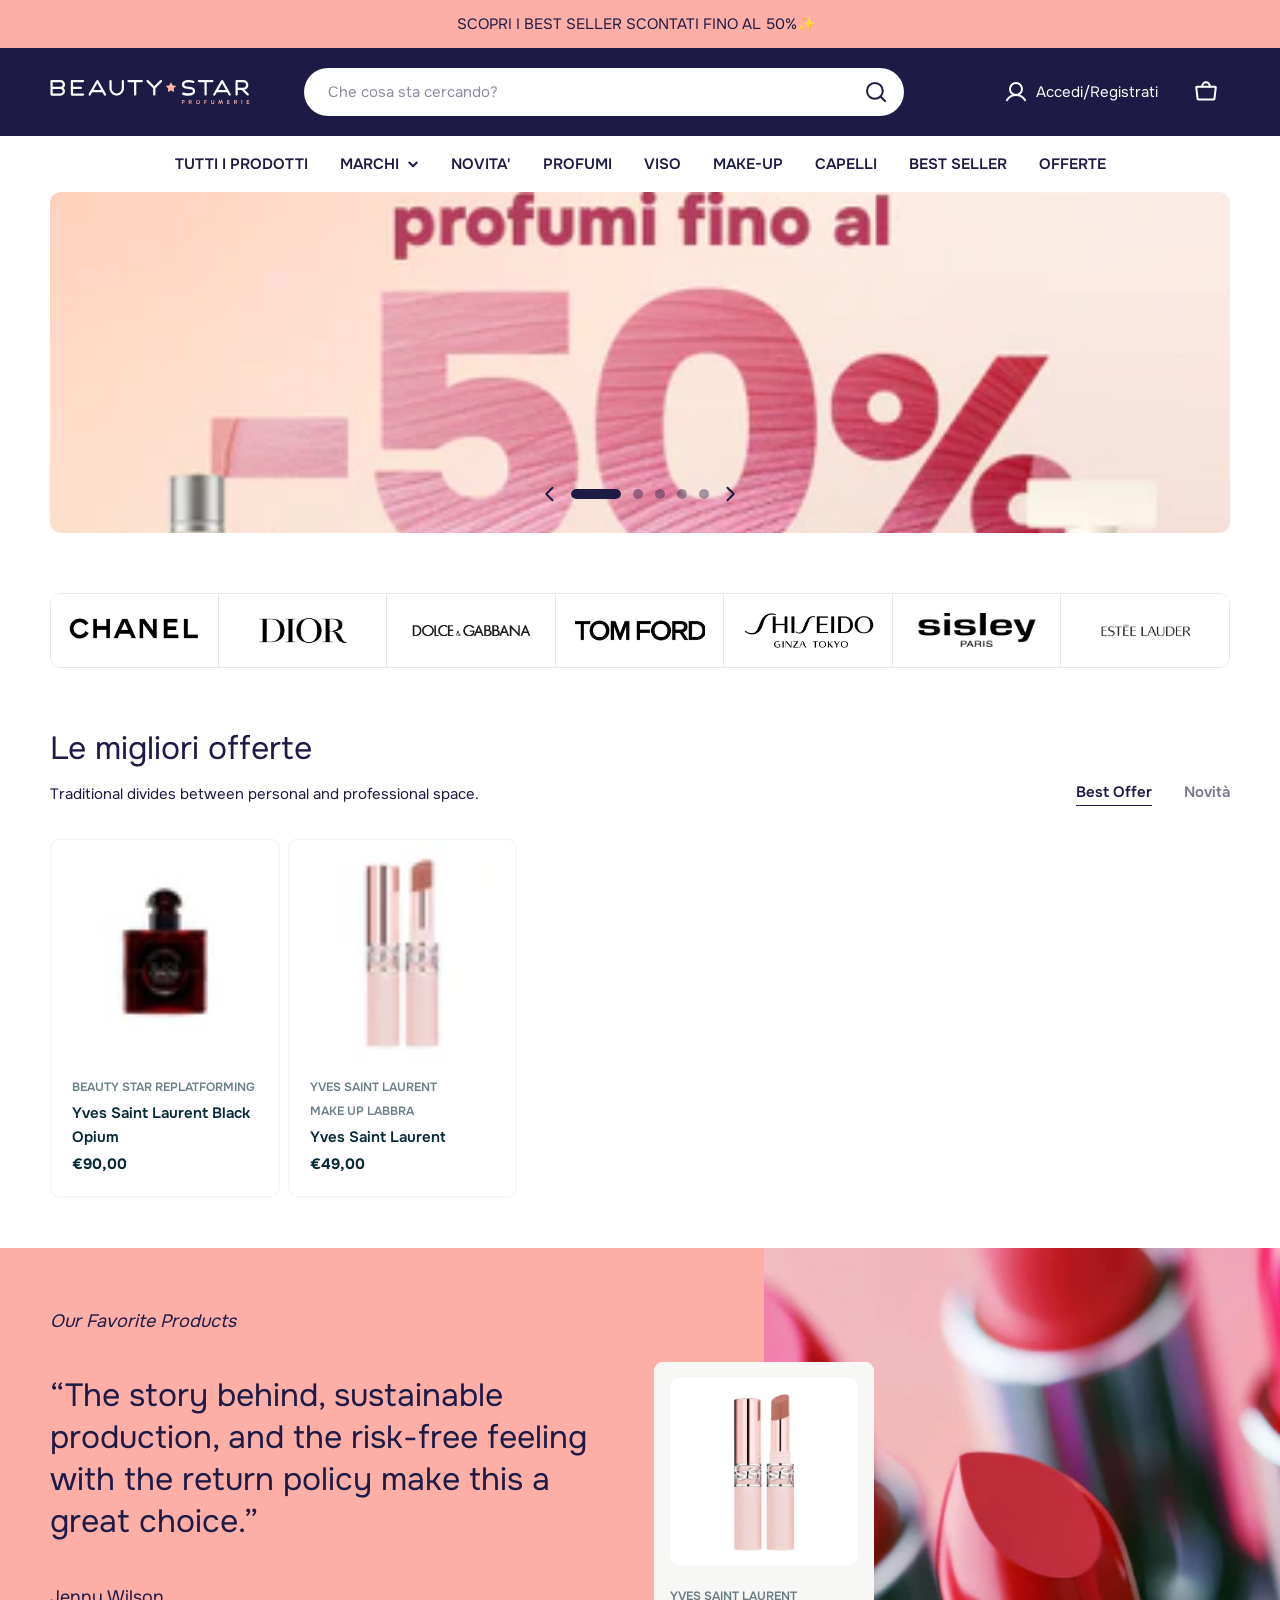
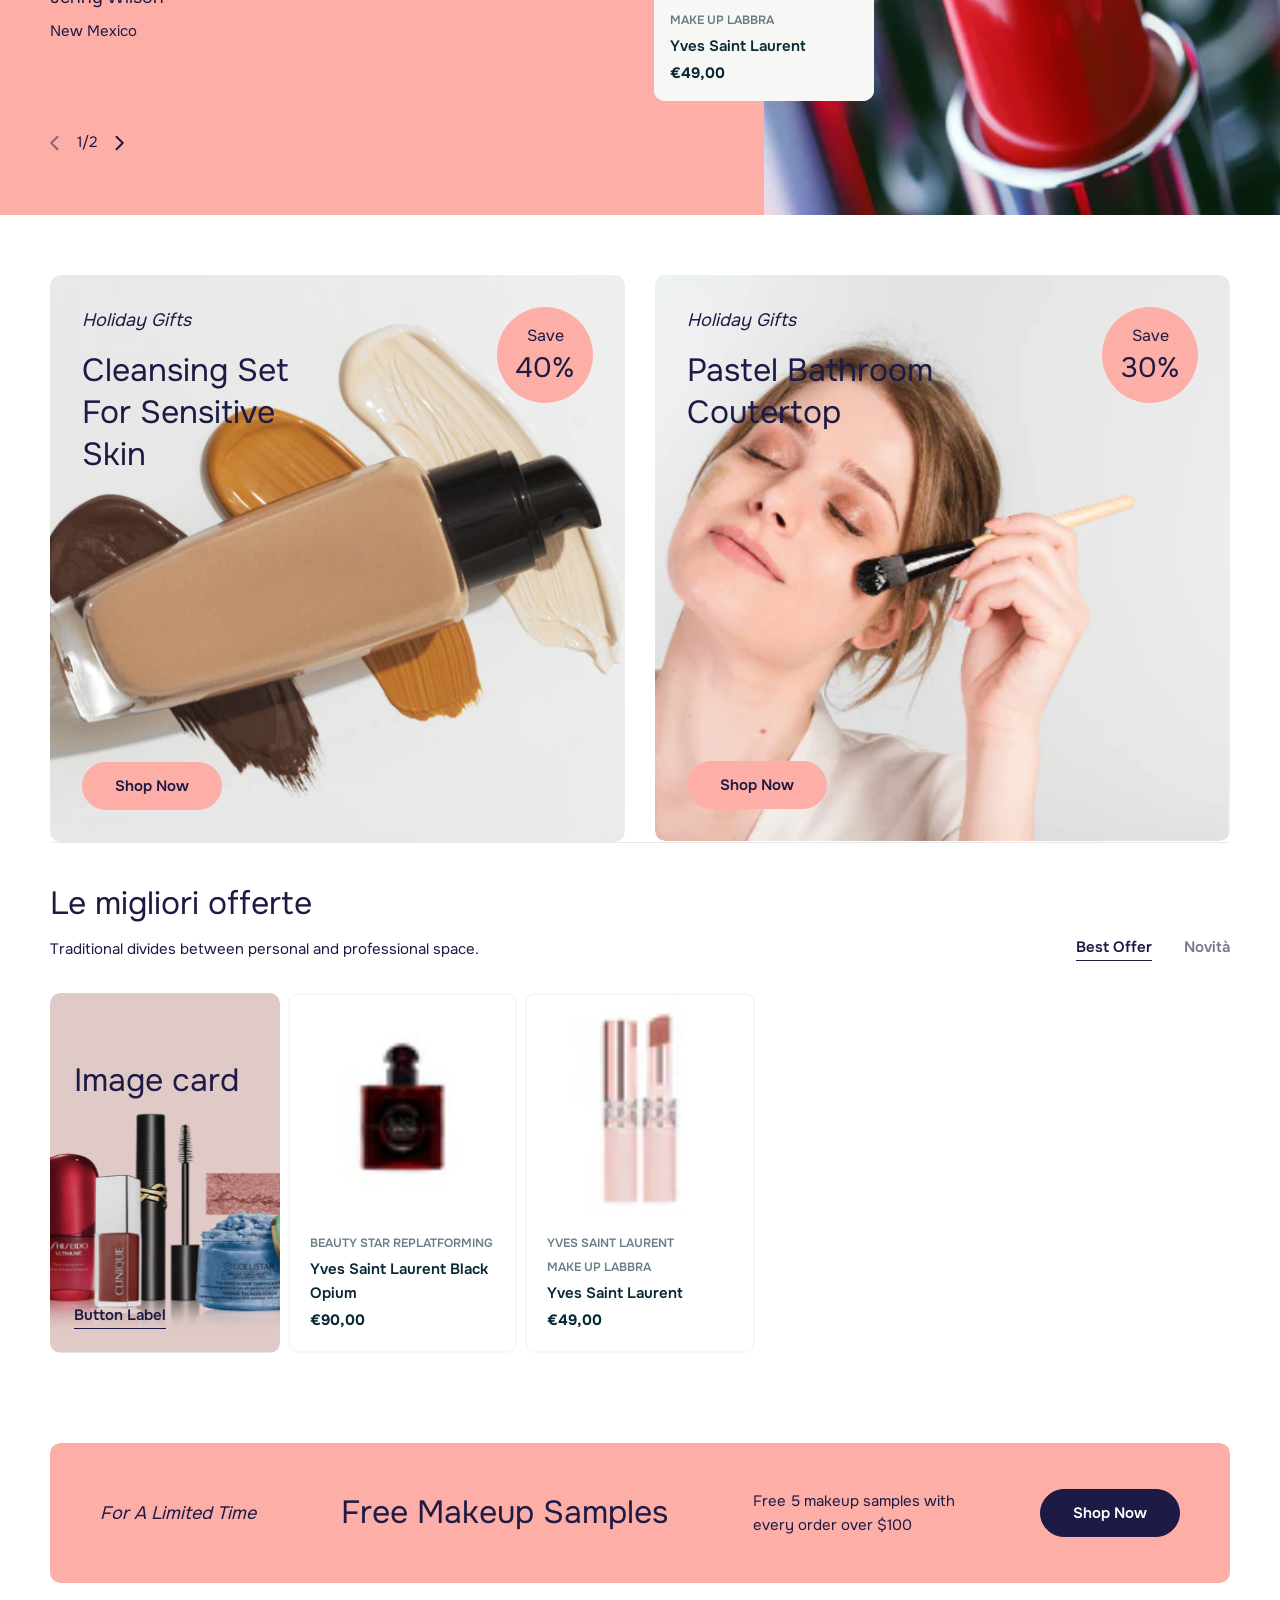
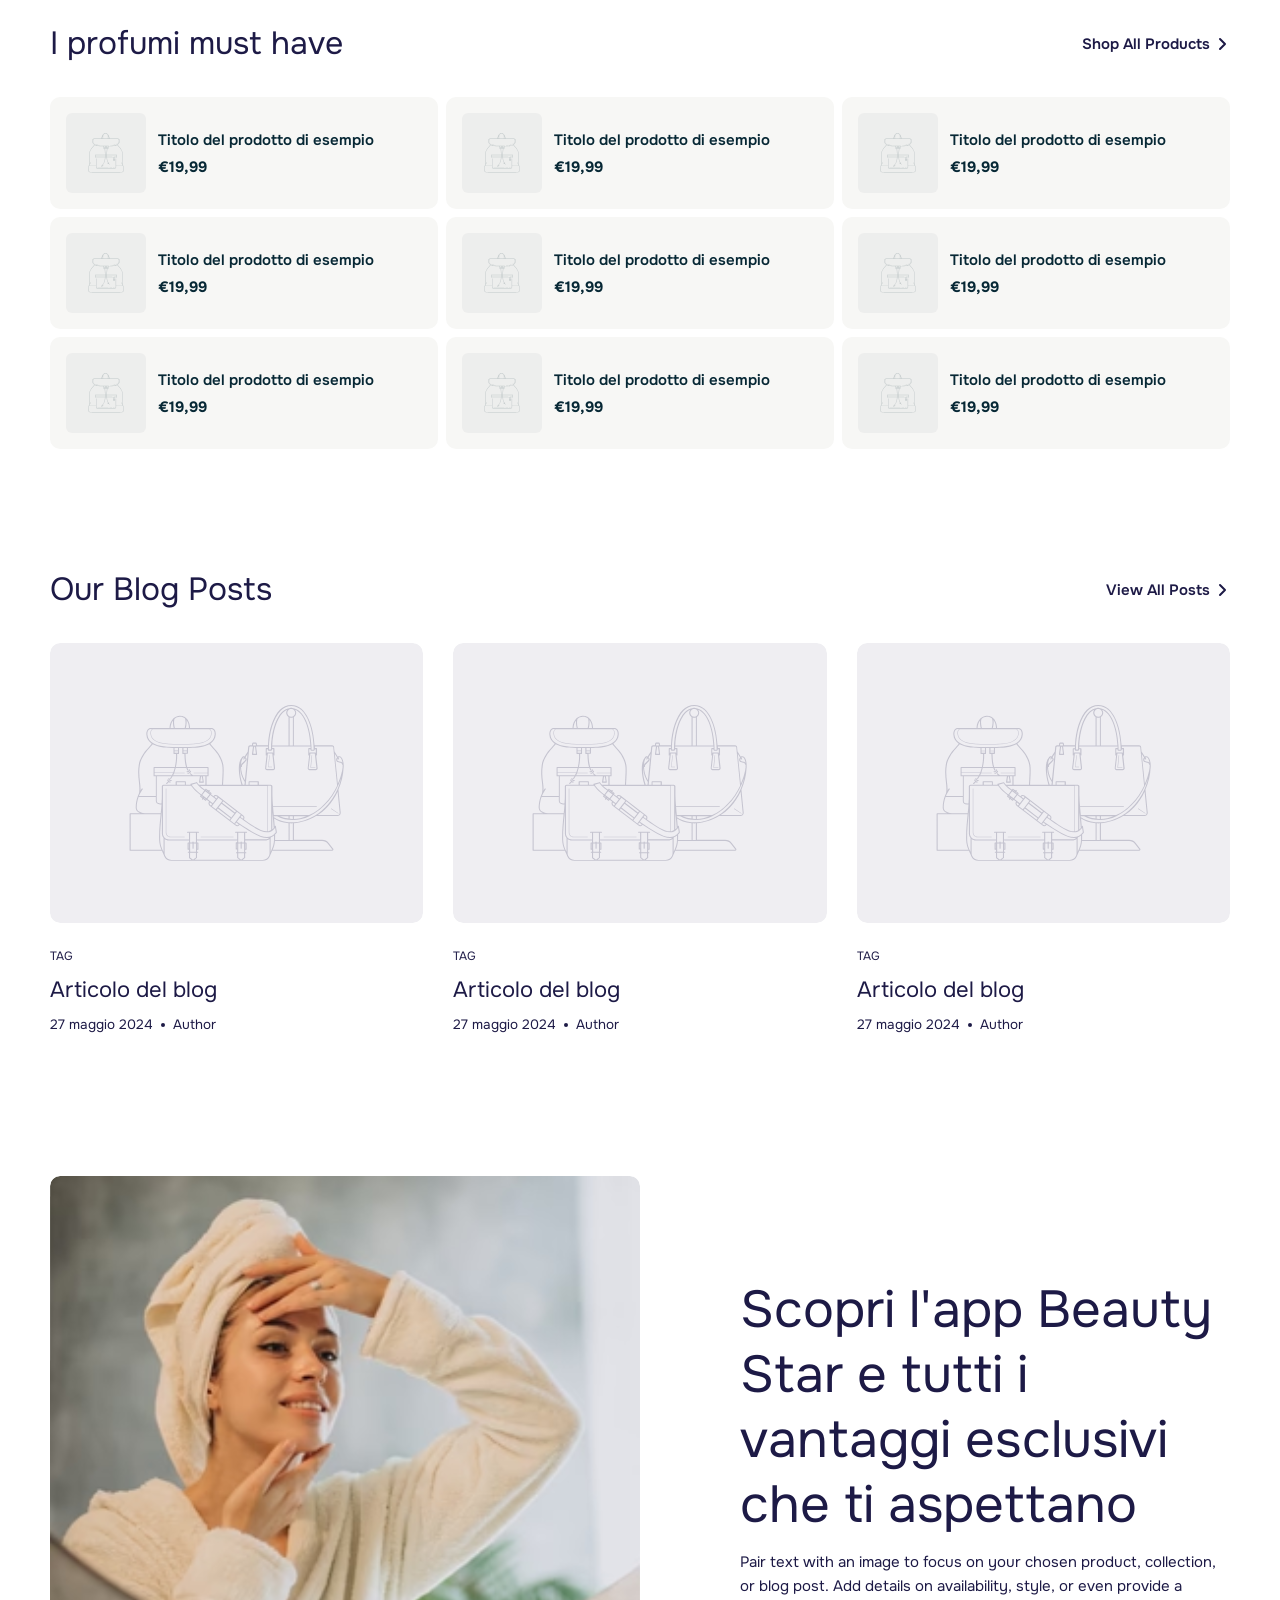
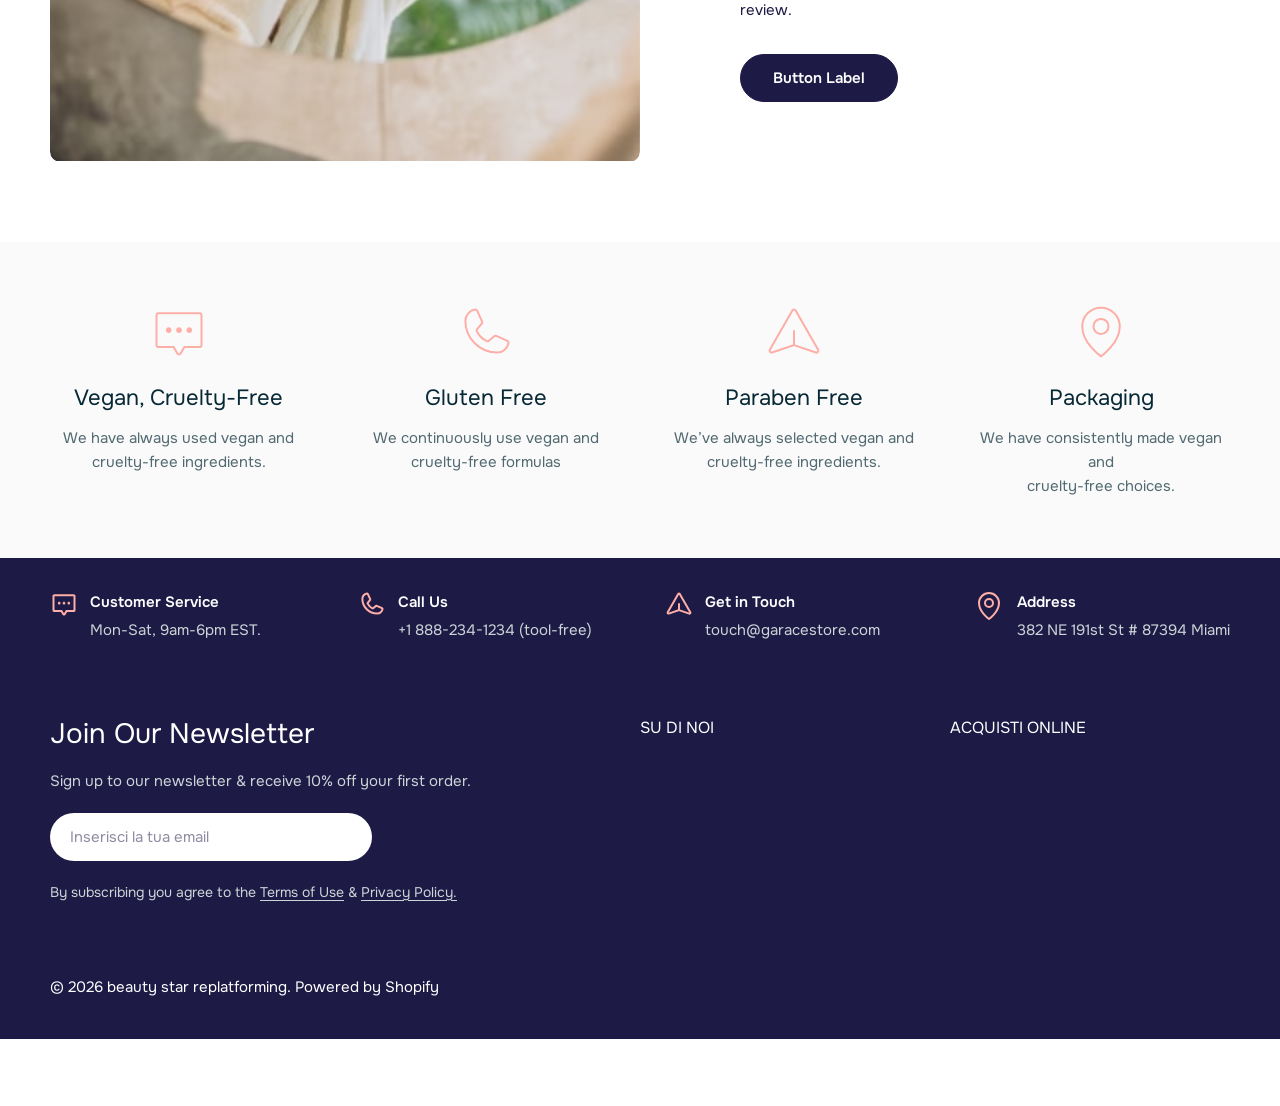
==== index.html @ bbebaec1 "font" ====
<!DOCTYPE html>
<html class="js" lang="it" style="--header-height: 144px; --header-offset-top: 48px; --header-navigation-height: 55px; --header-group-height: 192px;"><head>
<meta http-equiv="content-type" content="text/html; charset=UTF-8">
    <meta charset="utf-8">
    <meta http-equiv="X-UA-Compatible" content="IE=edge">
    <meta name="viewport" content="width=device-width,initial-scale=1">
    <meta name="theme-color" content="">
    <link rel="canonical" href="https://beauty-star-replatforming.myshopify.com/">
    <link rel="preconnect" href="https://cdn.shopify.com/" crossorigin=""><link rel="icon" type="image/png" href="https://beauty-star-replatforming.myshopify.com/cdn/shop/files/5f06f8425fb8e0ef0ac7eed8.png?crop=center&amp;height=32&amp;v=1775641144&amp;width=32"><link rel="preconnect" href="https://fonts.shopifycdn.com/" crossorigin=""><title>beauty star replatforming</title>

    


<meta property="og:site_name" content="beauty star replatforming">
<meta property="og:url" content="https://beauty-star-replatforming.myshopify.com/">
<meta property="og:title" content="beauty star replatforming">
<meta property="og:type" content="website">
<meta property="og:description" content="beauty star replatforming"><meta name="twitter:card" content="summary_large_image">
<meta name="twitter:title" content="beauty star replatforming">
<meta name="twitter:description" content="beauty star replatforming">

<style data-shopify="">
  @import url("https://fonts.googleapis.com/css2?family=Onest:wght@400;700&display=swap");

  
  

  
    :root,
.color-scheme-1 {
      --color-background: 255,255,255;
      --color-secondary-background: 246,246,246;
      --color-primary: 196,48,28;
      --color-text-heading: 29,26,70;
      --color-foreground: 29,26,70;
      --color-subtext: 29,26,70;
      --color-subtext-alpha: 1.0;
      --color-border: 230,233,235;
      --color-border-alpha: 1.0;
      --color-button: 29,26,70;
      --color-button-text: 255,255,255;
      --color-secondary-button: 237,237,237;
      --color-secondary-button-border: 237,237,237;
      --color-secondary-button-text: 29,26,70;
      --color-button-before: ;
      --color-field: 237,237,237;
      --color-field-alpha: 1.0;
      --color-field-text: 7,40,53;
      --color-link: 29,26,70;
      --color-link-hover: 29,26,70;
      --color-product-price-sale: 196,48,28;
      --color-progress-bar: 13,135,86;
      --color-foreground-lighten-60: #777690;
      --color-foreground-lighten-40: #a5a3b5;
      --color-foreground-lighten-19: #d4d3dc;
--inputs-border-width: 0px;
        --inputs-search-border-width: 0px;}
    @media (min-width: 768px) {
      body .desktop-color-scheme-1 {
        --color-background: 255,255,255;
      --color-secondary-background: 246,246,246;
      --color-primary: 196,48,28;
      --color-text-heading: 29,26,70;
      --color-foreground: 29,26,70;
      --color-subtext: 29,26,70;
      --color-subtext-alpha: 1.0;
      --color-border: 230,233,235;
      --color-border-alpha: 1.0;
      --color-button: 29,26,70;
      --color-button-text: 255,255,255;
      --color-secondary-button: 237,237,237;
      --color-secondary-button-border: 237,237,237;
      --color-secondary-button-text: 29,26,70;
      --color-button-before: ;
      --color-field: 237,237,237;
      --color-field-alpha: 1.0;
      --color-field-text: 7,40,53;
      --color-link: 29,26,70;
      --color-link-hover: 29,26,70;
      --color-product-price-sale: 196,48,28;
      --color-progress-bar: 13,135,86;
      --color-foreground-lighten-60: #777690;
      --color-foreground-lighten-40: #a5a3b5;
      --color-foreground-lighten-19: #d4d3dc;
        color: rgb(var(--color-foreground));
        background-color: rgb(var(--color-background));
      }
    }
    @media (max-width: 767px) {
      body .mobile-color-scheme-1 {
        --color-background: 255,255,255;
      --color-secondary-background: 246,246,246;
      --color-primary: 196,48,28;
      --color-text-heading: 29,26,70;
      --color-foreground: 29,26,70;
      --color-subtext: 29,26,70;
      --color-subtext-alpha: 1.0;
      --color-border: 230,233,235;
      --color-border-alpha: 1.0;
      --color-button: 29,26,70;
      --color-button-text: 255,255,255;
      --color-secondary-button: 237,237,237;
      --color-secondary-button-border: 237,237,237;
      --color-secondary-button-text: 29,26,70;
      --color-button-before: ;
      --color-field: 237,237,237;
      --color-field-alpha: 1.0;
      --color-field-text: 7,40,53;
      --color-link: 29,26,70;
      --color-link-hover: 29,26,70;
      --color-product-price-sale: 196,48,28;
      --color-progress-bar: 13,135,86;
      --color-foreground-lighten-60: #777690;
      --color-foreground-lighten-40: #a5a3b5;
      --color-foreground-lighten-19: #d4d3dc;
        color: rgb(var(--color-foreground));
        background-color: rgb(var(--color-background));
      }
    }
  
    
.color-scheme-inverse {
      --color-background: 0,0,0;
      --color-secondary-background: 0,0,0;
      --color-primary: 196,48,28;
      --color-text-heading: 255,255,255;
      --color-foreground: 255,255,255;
      --color-subtext: 205,212,215;
      --color-subtext-alpha: 1.0;
      --color-border: 32,62,73;
      --color-border-alpha: 1.0;
      --color-button: 255,255,255;
      --color-button-text: 7,40,53;
      --color-secondary-button: 0,0,0;
      --color-secondary-button-border: 255,255,255;
      --color-secondary-button-text: 255,255,255;
      --color-button-before: ;
      --color-field: 255,255,255;
      --color-field-alpha: 1.0;
      --color-field-text: 0,0,0;
      --color-link: 255,255,255;
      --color-link-hover: 255,255,255;
      --color-product-price-sale: 196,48,28;
      --color-progress-bar: 13,135,86;
      --color-foreground-lighten-60: #999999;
      --color-foreground-lighten-40: #666666;
      --color-foreground-lighten-19: #303030;
--inputs-border-width: 0px;
        --inputs-search-border-width: 0px;}
    @media (min-width: 768px) {
      body .desktop-color-scheme-inverse {
        --color-background: 0,0,0;
      --color-secondary-background: 0,0,0;
      --color-primary: 196,48,28;
      --color-text-heading: 255,255,255;
      --color-foreground: 255,255,255;
      --color-subtext: 205,212,215;
      --color-subtext-alpha: 1.0;
      --color-border: 32,62,73;
      --color-border-alpha: 1.0;
      --color-button: 255,255,255;
      --color-button-text: 7,40,53;
      --color-secondary-button: 0,0,0;
      --color-secondary-button-border: 255,255,255;
      --color-secondary-button-text: 255,255,255;
      --color-button-before: ;
      --color-field: 255,255,255;
      --color-field-alpha: 1.0;
      --color-field-text: 0,0,0;
      --color-link: 255,255,255;
      --color-link-hover: 255,255,255;
      --color-product-price-sale: 196,48,28;
      --color-progress-bar: 13,135,86;
      --color-foreground-lighten-60: #999999;
      --color-foreground-lighten-40: #666666;
      --color-foreground-lighten-19: #303030;
        color: rgb(var(--color-foreground));
        background-color: rgb(var(--color-background));
      }
    }
    @media (max-width: 767px) {
      body .mobile-color-scheme-inverse {
        --color-background: 0,0,0;
      --color-secondary-background: 0,0,0;
      --color-primary: 196,48,28;
      --color-text-heading: 255,255,255;
      --color-foreground: 255,255,255;
      --color-subtext: 205,212,215;
      --color-subtext-alpha: 1.0;
      --color-border: 32,62,73;
      --color-border-alpha: 1.0;
      --color-button: 255,255,255;
      --color-button-text: 7,40,53;
      --color-secondary-button: 0,0,0;
      --color-secondary-button-border: 255,255,255;
      --color-secondary-button-text: 255,255,255;
      --color-button-before: ;
      --color-field: 255,255,255;
      --color-field-alpha: 1.0;
      --color-field-text: 0,0,0;
      --color-link: 255,255,255;
      --color-link-hover: 255,255,255;
      --color-product-price-sale: 196,48,28;
      --color-progress-bar: 13,135,86;
      --color-foreground-lighten-60: #999999;
      --color-foreground-lighten-40: #666666;
      --color-foreground-lighten-19: #303030;
        color: rgb(var(--color-foreground));
        background-color: rgb(var(--color-background));
      }
    }
  
    
.color-scheme-info {
      --color-background: 29,26,70;
      --color-secondary-background: 247,247,247;
      --color-primary: 196,48,28;
      --color-text-heading: 255,255,255;
      --color-foreground: 255,255,255;
      --color-subtext: 205,212,215;
      --color-subtext-alpha: 1.0;
      --color-border: 29,26,70;
      --color-border-alpha: 1.0;
      --color-button: 29,26,70;
      --color-button-text: 29,26,70;
      --color-secondary-button: 29,26,70;
      --color-secondary-button-border: 253,174,167;
      --color-secondary-button-text: 253,174,167;
      --color-button-before: ;
      --color-field: 255,255,255;
      --color-field-alpha: 1.0;
      --color-field-text: 29,26,70;
      --color-link: 255,255,255;
      --color-link-hover: 255,255,255;
      --color-product-price-sale: 196,48,28;
      --color-progress-bar: 253,174,167;
      --color-foreground-lighten-60: #a5a3b5;
      --color-foreground-lighten-40: #777690;
      --color-foreground-lighten-19: #484669;
--inputs-border-width: 0px;
        --inputs-search-border-width: 0px;}
    @media (min-width: 768px) {
      body .desktop-color-scheme-info {
        --color-background: 29,26,70;
      --color-secondary-background: 247,247,247;
      --color-primary: 196,48,28;
      --color-text-heading: 255,255,255;
      --color-foreground: 255,255,255;
      --color-subtext: 205,212,215;
      --color-subtext-alpha: 1.0;
      --color-border: 29,26,70;
      --color-border-alpha: 1.0;
      --color-button: 29,26,70;
      --color-button-text: 29,26,70;
      --color-secondary-button: 29,26,70;
      --color-secondary-button-border: 253,174,167;
      --color-secondary-button-text: 253,174,167;
      --color-button-before: ;
      --color-field: 255,255,255;
      --color-field-alpha: 1.0;
      --color-field-text: 29,26,70;
      --color-link: 255,255,255;
      --color-link-hover: 255,255,255;
      --color-product-price-sale: 196,48,28;
      --color-progress-bar: 253,174,167;
      --color-foreground-lighten-60: #a5a3b5;
      --color-foreground-lighten-40: #777690;
      --color-foreground-lighten-19: #484669;
        color: rgb(var(--color-foreground));
        background-color: rgb(var(--color-background));
      }
    }
    @media (max-width: 767px) {
      body .mobile-color-scheme-info {
        --color-background: 29,26,70;
      --color-secondary-background: 247,247,247;
      --color-primary: 196,48,28;
      --color-text-heading: 255,255,255;
      --color-foreground: 255,255,255;
      --color-subtext: 205,212,215;
      --color-subtext-alpha: 1.0;
      --color-border: 29,26,70;
      --color-border-alpha: 1.0;
      --color-button: 29,26,70;
      --color-button-text: 29,26,70;
      --color-secondary-button: 29,26,70;
      --color-secondary-button-border: 253,174,167;
      --color-secondary-button-text: 253,174,167;
      --color-button-before: ;
      --color-field: 255,255,255;
      --color-field-alpha: 1.0;
      --color-field-text: 29,26,70;
      --color-link: 255,255,255;
      --color-link-hover: 255,255,255;
      --color-product-price-sale: 196,48,28;
      --color-progress-bar: 253,174,167;
      --color-foreground-lighten-60: #a5a3b5;
      --color-foreground-lighten-40: #777690;
      --color-foreground-lighten-19: #484669;
        color: rgb(var(--color-foreground));
        background-color: rgb(var(--color-background));
      }
    }
  
    
.color-scheme-2 {
      --color-background: 253,174,167;
      --color-secondary-background: 245,245,245;
      --color-primary: 196,48,28;
      --color-text-heading: 29,26,70;
      --color-foreground: 29,26,70;
      --color-subtext: 29,26,70;
      --color-subtext-alpha: 1.0;
      --color-border: 230,233,235;
      --color-border-alpha: 1.0;
      --color-button: 29,26,70;
      --color-button-text: 255,255,255;
      --color-secondary-button: 253,174,167;
      --color-secondary-button-border: 253,174,167;
      --color-secondary-button-text: 29,26,70;
      --color-button-before: ;
      --color-field: 245,245,245;
      --color-field-alpha: 1.0;
      --color-field-text: 0,0,0;
      --color-link: 29,26,70;
      --color-link-hover: 29,26,70;
      --color-product-price-sale: 196,48,28;
      --color-progress-bar: 13,135,86;
      --color-foreground-lighten-60: #77556d;
      --color-foreground-lighten-40: #a37380;
      --color-foreground-lighten-19: #d29295;
--inputs-border-width: 0px;
        --inputs-search-border-width: 0px;}
    @media (min-width: 768px) {
      body .desktop-color-scheme-2 {
        --color-background: 253,174,167;
      --color-secondary-background: 245,245,245;
      --color-primary: 196,48,28;
      --color-text-heading: 29,26,70;
      --color-foreground: 29,26,70;
      --color-subtext: 29,26,70;
      --color-subtext-alpha: 1.0;
      --color-border: 230,233,235;
      --color-border-alpha: 1.0;
      --color-button: 29,26,70;
      --color-button-text: 255,255,255;
      --color-secondary-button: 253,174,167;
      --color-secondary-button-border: 253,174,167;
      --color-secondary-button-text: 29,26,70;
      --color-button-before: ;
      --color-field: 245,245,245;
      --color-field-alpha: 1.0;
      --color-field-text: 0,0,0;
      --color-link: 29,26,70;
      --color-link-hover: 29,26,70;
      --color-product-price-sale: 196,48,28;
      --color-progress-bar: 13,135,86;
      --color-foreground-lighten-60: #77556d;
      --color-foreground-lighten-40: #a37380;
      --color-foreground-lighten-19: #d29295;
        color: rgb(var(--color-foreground));
        background-color: rgb(var(--color-background));
      }
    }
    @media (max-width: 767px) {
      body .mobile-color-scheme-2 {
        --color-background: 253,174,167;
      --color-secondary-background: 245,245,245;
      --color-primary: 196,48,28;
      --color-text-heading: 29,26,70;
      --color-foreground: 29,26,70;
      --color-subtext: 29,26,70;
      --color-subtext-alpha: 1.0;
      --color-border: 230,233,235;
      --color-border-alpha: 1.0;
      --color-button: 29,26,70;
      --color-button-text: 255,255,255;
      --color-secondary-button: 253,174,167;
      --color-secondary-button-border: 253,174,167;
      --color-secondary-button-text: 29,26,70;
      --color-button-before: ;
      --color-field: 245,245,245;
      --color-field-alpha: 1.0;
      --color-field-text: 0,0,0;
      --color-link: 29,26,70;
      --color-link-hover: 29,26,70;
      --color-product-price-sale: 196,48,28;
      --color-progress-bar: 13,135,86;
      --color-foreground-lighten-60: #77556d;
      --color-foreground-lighten-40: #a37380;
      --color-foreground-lighten-19: #d29295;
        color: rgb(var(--color-foreground));
        background-color: rgb(var(--color-background));
      }
    }
  
    
.color-scheme-3 {
      --color-background: 231,225,245;
      --color-secondary-background: 247,247,247;
      --color-primary: 196,48,28;
      --color-text-heading: 7,40,53;
      --color-foreground: 7,40,53;
      --color-subtext: 81,105,113;
      --color-subtext-alpha: 1.0;
      --color-border: 230,233,235;
      --color-border-alpha: 1.0;
      --color-button: 7,40,53;
      --color-button-text: 255,255,255;
      --color-secondary-button: 231,225,245;
      --color-secondary-button-border: 7,40,53;
      --color-secondary-button-text: 7,40,53;
      --color-button-before: ;
      --color-field: 255,255,255;
      --color-field-alpha: 1.0;
      --color-field-text: 0,0,0;
      --color-link: 7,40,53;
      --color-link-hover: 7,40,53;
      --color-product-price-sale: 196,48,28;
      --color-progress-bar: 13,135,86;
      --color-foreground-lighten-60: #617282;
      --color-foreground-lighten-40: #8d97a8;
      --color-foreground-lighten-19: #bcbed1;
--inputs-border-width: 0px;
        --inputs-search-border-width: 0px;}
    @media (min-width: 768px) {
      body .desktop-color-scheme-3 {
        --color-background: 231,225,245;
      --color-secondary-background: 247,247,247;
      --color-primary: 196,48,28;
      --color-text-heading: 7,40,53;
      --color-foreground: 7,40,53;
      --color-subtext: 81,105,113;
      --color-subtext-alpha: 1.0;
      --color-border: 230,233,235;
      --color-border-alpha: 1.0;
      --color-button: 7,40,53;
      --color-button-text: 255,255,255;
      --color-secondary-button: 231,225,245;
      --color-secondary-button-border: 7,40,53;
      --color-secondary-button-text: 7,40,53;
      --color-button-before: ;
      --color-field: 255,255,255;
      --color-field-alpha: 1.0;
      --color-field-text: 0,0,0;
      --color-link: 7,40,53;
      --color-link-hover: 7,40,53;
      --color-product-price-sale: 196,48,28;
      --color-progress-bar: 13,135,86;
      --color-foreground-lighten-60: #617282;
      --color-foreground-lighten-40: #8d97a8;
      --color-foreground-lighten-19: #bcbed1;
        color: rgb(var(--color-foreground));
        background-color: rgb(var(--color-background));
      }
    }
    @media (max-width: 767px) {
      body .mobile-color-scheme-3 {
        --color-background: 231,225,245;
      --color-secondary-background: 247,247,247;
      --color-primary: 196,48,28;
      --color-text-heading: 7,40,53;
      --color-foreground: 7,40,53;
      --color-subtext: 81,105,113;
      --color-subtext-alpha: 1.0;
      --color-border: 230,233,235;
      --color-border-alpha: 1.0;
      --color-button: 7,40,53;
      --color-button-text: 255,255,255;
      --color-secondary-button: 231,225,245;
      --color-secondary-button-border: 7,40,53;
      --color-secondary-button-text: 7,40,53;
      --color-button-before: ;
      --color-field: 255,255,255;
      --color-field-alpha: 1.0;
      --color-field-text: 0,0,0;
      --color-link: 7,40,53;
      --color-link-hover: 7,40,53;
      --color-product-price-sale: 196,48,28;
      --color-progress-bar: 13,135,86;
      --color-foreground-lighten-60: #617282;
      --color-foreground-lighten-40: #8d97a8;
      --color-foreground-lighten-19: #bcbed1;
        color: rgb(var(--color-foreground));
        background-color: rgb(var(--color-background));
      }
    }
  
    
.color-scheme-4 {
      --color-background: 253,219,215;
      --color-secondary-background: 247,247,247;
      --color-primary: 196,48,28;
      --color-text-heading: 7,40,53;
      --color-foreground: 7,40,53;
      --color-subtext: 81,105,113;
      --color-subtext-alpha: 1.0;
      --color-border: 230,233,235;
      --color-border-alpha: 1.0;
      --color-button: 7,40,53;
      --color-button-text: 255,255,255;
      --color-secondary-button: 255,255,255;
      --color-secondary-button-border: 255,255,255;
      --color-secondary-button-text: 7,40,53;
      --color-button-before: ;
      --color-field: 245,245,245;
      --color-field-alpha: 1.0;
      --color-field-text: 0,0,0;
      --color-link: 7,40,53;
      --color-link-hover: 7,40,53;
      --color-product-price-sale: 196,48,28;
      --color-progress-bar: 13,135,86;
      --color-foreground-lighten-60: #697076;
      --color-foreground-lighten-40: #9b9396;
      --color-foreground-lighten-19: #ceb9b8;
--inputs-border-width: 0px;
        --inputs-search-border-width: 0px;}
    @media (min-width: 768px) {
      body .desktop-color-scheme-4 {
        --color-background: 253,219,215;
      --color-secondary-background: 247,247,247;
      --color-primary: 196,48,28;
      --color-text-heading: 7,40,53;
      --color-foreground: 7,40,53;
      --color-subtext: 81,105,113;
      --color-subtext-alpha: 1.0;
      --color-border: 230,233,235;
      --color-border-alpha: 1.0;
      --color-button: 7,40,53;
      --color-button-text: 255,255,255;
      --color-secondary-button: 255,255,255;
      --color-secondary-button-border: 255,255,255;
      --color-secondary-button-text: 7,40,53;
      --color-button-before: ;
      --color-field: 245,245,245;
      --color-field-alpha: 1.0;
      --color-field-text: 0,0,0;
      --color-link: 7,40,53;
      --color-link-hover: 7,40,53;
      --color-product-price-sale: 196,48,28;
      --color-progress-bar: 13,135,86;
      --color-foreground-lighten-60: #697076;
      --color-foreground-lighten-40: #9b9396;
      --color-foreground-lighten-19: #ceb9b8;
        color: rgb(var(--color-foreground));
        background-color: rgb(var(--color-background));
      }
    }
    @media (max-width: 767px) {
      body .mobile-color-scheme-4 {
        --color-background: 253,219,215;
      --color-secondary-background: 247,247,247;
      --color-primary: 196,48,28;
      --color-text-heading: 7,40,53;
      --color-foreground: 7,40,53;
      --color-subtext: 81,105,113;
      --color-subtext-alpha: 1.0;
      --color-border: 230,233,235;
      --color-border-alpha: 1.0;
      --color-button: 7,40,53;
      --color-button-text: 255,255,255;
      --color-secondary-button: 255,255,255;
      --color-secondary-button-border: 255,255,255;
      --color-secondary-button-text: 7,40,53;
      --color-button-before: ;
      --color-field: 245,245,245;
      --color-field-alpha: 1.0;
      --color-field-text: 0,0,0;
      --color-link: 7,40,53;
      --color-link-hover: 7,40,53;
      --color-product-price-sale: 196,48,28;
      --color-progress-bar: 13,135,86;
      --color-foreground-lighten-60: #697076;
      --color-foreground-lighten-40: #9b9396;
      --color-foreground-lighten-19: #ceb9b8;
        color: rgb(var(--color-foreground));
        background-color: rgb(var(--color-background));
      }
    }
  
    
.color-scheme-6 {
      --color-background: 216,234,232;
      --color-secondary-background: 243,238,234;
      --color-primary: 196,48,28;
      --color-text-heading: 7,40,53;
      --color-foreground: 7,40,53;
      --color-subtext: 81,105,113;
      --color-subtext-alpha: 1.0;
      --color-border: 230,233,235;
      --color-border-alpha: 1.0;
      --color-button: 7,40,53;
      --color-button-text: 255,255,255;
      --color-secondary-button: 216,234,232;
      --color-secondary-button-border: 7,40,53;
      --color-secondary-button-text: 7,40,53;
      --color-button-before: ;
      --color-field: 255,255,255;
      --color-field-alpha: 1.0;
      --color-field-text: 0,0,0;
      --color-link: 7,40,53;
      --color-link-hover: 7,40,53;
      --color-product-price-sale: 196,48,28;
      --color-progress-bar: 13,135,86;
      --color-foreground-lighten-60: #5b767d;
      --color-foreground-lighten-40: #849ca0;
      --color-foreground-lighten-19: #b0c5c6;
--inputs-border-width: 0px;
        --inputs-search-border-width: 0px;}
    @media (min-width: 768px) {
      body .desktop-color-scheme-6 {
        --color-background: 216,234,232;
      --color-secondary-background: 243,238,234;
      --color-primary: 196,48,28;
      --color-text-heading: 7,40,53;
      --color-foreground: 7,40,53;
      --color-subtext: 81,105,113;
      --color-subtext-alpha: 1.0;
      --color-border: 230,233,235;
      --color-border-alpha: 1.0;
      --color-button: 7,40,53;
      --color-button-text: 255,255,255;
      --color-secondary-button: 216,234,232;
      --color-secondary-button-border: 7,40,53;
      --color-secondary-button-text: 7,40,53;
      --color-button-before: ;
      --color-field: 255,255,255;
      --color-field-alpha: 1.0;
      --color-field-text: 0,0,0;
      --color-link: 7,40,53;
      --color-link-hover: 7,40,53;
      --color-product-price-sale: 196,48,28;
      --color-progress-bar: 13,135,86;
      --color-foreground-lighten-60: #5b767d;
      --color-foreground-lighten-40: #849ca0;
      --color-foreground-lighten-19: #b0c5c6;
        color: rgb(var(--color-foreground));
        background-color: rgb(var(--color-background));
      }
    }
    @media (max-width: 767px) {
      body .mobile-color-scheme-6 {
        --color-background: 216,234,232;
      --color-secondary-background: 243,238,234;
      --color-primary: 196,48,28;
      --color-text-heading: 7,40,53;
      --color-foreground: 7,40,53;
      --color-subtext: 81,105,113;
      --color-subtext-alpha: 1.0;
      --color-border: 230,233,235;
      --color-border-alpha: 1.0;
      --color-button: 7,40,53;
      --color-button-text: 255,255,255;
      --color-secondary-button: 216,234,232;
      --color-secondary-button-border: 7,40,53;
      --color-secondary-button-text: 7,40,53;
      --color-button-before: ;
      --color-field: 255,255,255;
      --color-field-alpha: 1.0;
      --color-field-text: 0,0,0;
      --color-link: 7,40,53;
      --color-link-hover: 7,40,53;
      --color-product-price-sale: 196,48,28;
      --color-progress-bar: 13,135,86;
      --color-foreground-lighten-60: #5b767d;
      --color-foreground-lighten-40: #849ca0;
      --color-foreground-lighten-19: #b0c5c6;
        color: rgb(var(--color-foreground));
        background-color: rgb(var(--color-background));
      }
    }
  
    
.color-scheme-7 {
      --color-background: 245,226,226;
      --color-secondary-background: 233,233,233;
      --color-primary: 196,48,28;
      --color-text-heading: 7,40,53;
      --color-foreground: 7,40,53;
      --color-subtext: 81,105,113;
      --color-subtext-alpha: 1.0;
      --color-border: 230,233,235;
      --color-border-alpha: 1.0;
      --color-button: 7,40,53;
      --color-button-text: 255,255,255;
      --color-secondary-button: 245,226,226;
      --color-secondary-button-border: 7,40,53;
      --color-secondary-button-text: 7,40,53;
      --color-button-before: ;
      --color-field: 245,245,245;
      --color-field-alpha: 1.0;
      --color-field-text: 0,0,0;
      --color-link: 7,40,53;
      --color-link-hover: 7,40,53;
      --color-product-price-sale: 196,48,28;
      --color-progress-bar: 13,135,86;
      --color-foreground-lighten-60: #66727a;
      --color-foreground-lighten-40: #96989d;
      --color-foreground-lighten-19: #c8bfc1;
--inputs-border-width: 0px;
        --inputs-search-border-width: 0px;}
    @media (min-width: 768px) {
      body .desktop-color-scheme-7 {
        --color-background: 245,226,226;
      --color-secondary-background: 233,233,233;
      --color-primary: 196,48,28;
      --color-text-heading: 7,40,53;
      --color-foreground: 7,40,53;
      --color-subtext: 81,105,113;
      --color-subtext-alpha: 1.0;
      --color-border: 230,233,235;
      --color-border-alpha: 1.0;
      --color-button: 7,40,53;
      --color-button-text: 255,255,255;
      --color-secondary-button: 245,226,226;
      --color-secondary-button-border: 7,40,53;
      --color-secondary-button-text: 7,40,53;
      --color-button-before: ;
      --color-field: 245,245,245;
      --color-field-alpha: 1.0;
      --color-field-text: 0,0,0;
      --color-link: 7,40,53;
      --color-link-hover: 7,40,53;
      --color-product-price-sale: 196,48,28;
      --color-progress-bar: 13,135,86;
      --color-foreground-lighten-60: #66727a;
      --color-foreground-lighten-40: #96989d;
      --color-foreground-lighten-19: #c8bfc1;
        color: rgb(var(--color-foreground));
        background-color: rgb(var(--color-background));
      }
    }
    @media (max-width: 767px) {
      body .mobile-color-scheme-7 {
        --color-background: 245,226,226;
      --color-secondary-background: 233,233,233;
      --color-primary: 196,48,28;
      --color-text-heading: 7,40,53;
      --color-foreground: 7,40,53;
      --color-subtext: 81,105,113;
      --color-subtext-alpha: 1.0;
      --color-border: 230,233,235;
      --color-border-alpha: 1.0;
      --color-button: 7,40,53;
      --color-button-text: 255,255,255;
      --color-secondary-button: 245,226,226;
      --color-secondary-button-border: 7,40,53;
      --color-secondary-button-text: 7,40,53;
      --color-button-before: ;
      --color-field: 245,245,245;
      --color-field-alpha: 1.0;
      --color-field-text: 0,0,0;
      --color-link: 7,40,53;
      --color-link-hover: 7,40,53;
      --color-product-price-sale: 196,48,28;
      --color-progress-bar: 13,135,86;
      --color-foreground-lighten-60: #66727a;
      --color-foreground-lighten-40: #96989d;
      --color-foreground-lighten-19: #c8bfc1;
        color: rgb(var(--color-foreground));
        background-color: rgb(var(--color-background));
      }
    }
  
    
.color-scheme-8 {
      --color-background: 250,250,250;
      --color-secondary-background: 247,247,247;
      --color-primary: 196,48,28;
      --color-text-heading: 7,40,53;
      --color-foreground: 7,40,53;
      --color-subtext: 81,105,113;
      --color-subtext-alpha: 1.0;
      --color-border: 230,233,235;
      --color-border-alpha: 1.0;
      --color-button: 7,40,53;
      --color-button-text: 250,250,250;
      --color-secondary-button: 250,250,250;
      --color-secondary-button-border: 7,40,53;
      --color-secondary-button-text: 7,40,53;
      --color-button-before: ;
      --color-field: 245,245,245;
      --color-field-alpha: 1.0;
      --color-field-text: 0,0,0;
      --color-link: 7,40,53;
      --color-link-hover: 7,40,53;
      --color-product-price-sale: 196,48,28;
      --color-progress-bar: 253,174,167;
      --color-foreground-lighten-60: #687c84;
      --color-foreground-lighten-40: #99a6ab;
      --color-foreground-lighten-19: #ccd2d5;
--inputs-border-width: 0px;
        --inputs-search-border-width: 0px;}
    @media (min-width: 768px) {
      body .desktop-color-scheme-8 {
        --color-background: 250,250,250;
      --color-secondary-background: 247,247,247;
      --color-primary: 196,48,28;
      --color-text-heading: 7,40,53;
      --color-foreground: 7,40,53;
      --color-subtext: 81,105,113;
      --color-subtext-alpha: 1.0;
      --color-border: 230,233,235;
      --color-border-alpha: 1.0;
      --color-button: 7,40,53;
      --color-button-text: 250,250,250;
      --color-secondary-button: 250,250,250;
      --color-secondary-button-border: 7,40,53;
      --color-secondary-button-text: 7,40,53;
      --color-button-before: ;
      --color-field: 245,245,245;
      --color-field-alpha: 1.0;
      --color-field-text: 0,0,0;
      --color-link: 7,40,53;
      --color-link-hover: 7,40,53;
      --color-product-price-sale: 196,48,28;
      --color-progress-bar: 253,174,167;
      --color-foreground-lighten-60: #687c84;
      --color-foreground-lighten-40: #99a6ab;
      --color-foreground-lighten-19: #ccd2d5;
        color: rgb(var(--color-foreground));
        background-color: rgb(var(--color-background));
      }
    }
    @media (max-width: 767px) {
      body .mobile-color-scheme-8 {
        --color-background: 250,250,250;
      --color-secondary-background: 247,247,247;
      --color-primary: 196,48,28;
      --color-text-heading: 7,40,53;
      --color-foreground: 7,40,53;
      --color-subtext: 81,105,113;
      --color-subtext-alpha: 1.0;
      --color-border: 230,233,235;
      --color-border-alpha: 1.0;
      --color-button: 7,40,53;
      --color-button-text: 250,250,250;
      --color-secondary-button: 250,250,250;
      --color-secondary-button-border: 7,40,53;
      --color-secondary-button-text: 7,40,53;
      --color-button-before: ;
      --color-field: 245,245,245;
      --color-field-alpha: 1.0;
      --color-field-text: 0,0,0;
      --color-link: 7,40,53;
      --color-link-hover: 7,40,53;
      --color-product-price-sale: 196,48,28;
      --color-progress-bar: 253,174,167;
      --color-foreground-lighten-60: #687c84;
      --color-foreground-lighten-40: #99a6ab;
      --color-foreground-lighten-19: #ccd2d5;
        color: rgb(var(--color-foreground));
        background-color: rgb(var(--color-background));
      }
    }
  
    
.color-scheme-9 {
      --color-background: 241,241,241;
      --color-secondary-background: 237,237,237;
      --color-primary: 196,48,28;
      --color-text-heading: 7,40,53;
      --color-foreground: 7,40,53;
      --color-subtext: 81,105,113;
      --color-subtext-alpha: 1.0;
      --color-border: 230,233,235;
      --color-border-alpha: 1.0;
      --color-button: 7,40,53;
      --color-button-text: 255,255,255;
      --color-secondary-button: 237,237,237;
      --color-secondary-button-border: 237,237,237;
      --color-secondary-button-text: 7,40,53;
      --color-button-before: ;
      --color-field: 237,237,237;
      --color-field-alpha: 1.0;
      --color-field-text: 0,0,0;
      --color-link: 7,40,53;
      --color-link-hover: 7,40,53;
      --color-product-price-sale: 196,48,28;
      --color-progress-bar: 13,135,86;
      --color-foreground-lighten-60: #657880;
      --color-foreground-lighten-40: #93a1a6;
      --color-foreground-lighten-19: #c5cbcd;
--inputs-border-width: 0px;
        --inputs-search-border-width: 0px;}
    @media (min-width: 768px) {
      body .desktop-color-scheme-9 {
        --color-background: 241,241,241;
      --color-secondary-background: 237,237,237;
      --color-primary: 196,48,28;
      --color-text-heading: 7,40,53;
      --color-foreground: 7,40,53;
      --color-subtext: 81,105,113;
      --color-subtext-alpha: 1.0;
      --color-border: 230,233,235;
      --color-border-alpha: 1.0;
      --color-button: 7,40,53;
      --color-button-text: 255,255,255;
      --color-secondary-button: 237,237,237;
      --color-secondary-button-border: 237,237,237;
      --color-secondary-button-text: 7,40,53;
      --color-button-before: ;
      --color-field: 237,237,237;
      --color-field-alpha: 1.0;
      --color-field-text: 0,0,0;
      --color-link: 7,40,53;
      --color-link-hover: 7,40,53;
      --color-product-price-sale: 196,48,28;
      --color-progress-bar: 13,135,86;
      --color-foreground-lighten-60: #657880;
      --color-foreground-lighten-40: #93a1a6;
      --color-foreground-lighten-19: #c5cbcd;
        color: rgb(var(--color-foreground));
        background-color: rgb(var(--color-background));
      }
    }
    @media (max-width: 767px) {
      body .mobile-color-scheme-9 {
        --color-background: 241,241,241;
      --color-secondary-background: 237,237,237;
      --color-primary: 196,48,28;
      --color-text-heading: 7,40,53;
      --color-foreground: 7,40,53;
      --color-subtext: 81,105,113;
      --color-subtext-alpha: 1.0;
      --color-border: 230,233,235;
      --color-border-alpha: 1.0;
      --color-button: 7,40,53;
      --color-button-text: 255,255,255;
      --color-secondary-button: 237,237,237;
      --color-secondary-button-border: 237,237,237;
      --color-secondary-button-text: 7,40,53;
      --color-button-before: ;
      --color-field: 237,237,237;
      --color-field-alpha: 1.0;
      --color-field-text: 0,0,0;
      --color-link: 7,40,53;
      --color-link-hover: 7,40,53;
      --color-product-price-sale: 196,48,28;
      --color-progress-bar: 13,135,86;
      --color-foreground-lighten-60: #657880;
      --color-foreground-lighten-40: #93a1a6;
      --color-foreground-lighten-19: #c5cbcd;
        color: rgb(var(--color-foreground));
        background-color: rgb(var(--color-background));
      }
    }
  
    
.color-scheme-10 {
      --color-background: 247,247,245;
      --color-secondary-background: 237,237,237;
      --color-primary: 196,48,28;
      --color-text-heading: 7,40,53;
      --color-foreground: 7,40,53;
      --color-subtext: 81,105,113;
      --color-subtext-alpha: 1.0;
      --color-border: 230,233,235;
      --color-border-alpha: 1.0;
      --color-button: 7,40,53;
      --color-button-text: 255,255,255;
      --color-secondary-button: 247,247,245;
      --color-secondary-button-border: 7,40,53;
      --color-secondary-button-text: 7,40,53;
      --color-button-before: ;
      --color-field: 255,255,255;
      --color-field-alpha: 1.0;
      --color-field-text: 7,40,53;
      --color-link: 7,40,53;
      --color-link-hover: 7,40,53;
      --color-product-price-sale: 196,48,28;
      --color-progress-bar: 13,135,86;
      --color-foreground-lighten-60: #677b82;
      --color-foreground-lighten-40: #97a4a8;
      --color-foreground-lighten-19: #c9d0d1;
--inputs-border-width: 0px;
        --inputs-search-border-width: 0px;}
    @media (min-width: 768px) {
      body .desktop-color-scheme-10 {
        --color-background: 247,247,245;
      --color-secondary-background: 237,237,237;
      --color-primary: 196,48,28;
      --color-text-heading: 7,40,53;
      --color-foreground: 7,40,53;
      --color-subtext: 81,105,113;
      --color-subtext-alpha: 1.0;
      --color-border: 230,233,235;
      --color-border-alpha: 1.0;
      --color-button: 7,40,53;
      --color-button-text: 255,255,255;
      --color-secondary-button: 247,247,245;
      --color-secondary-button-border: 7,40,53;
      --color-secondary-button-text: 7,40,53;
      --color-button-before: ;
      --color-field: 255,255,255;
      --color-field-alpha: 1.0;
      --color-field-text: 7,40,53;
      --color-link: 7,40,53;
      --color-link-hover: 7,40,53;
      --color-product-price-sale: 196,48,28;
      --color-progress-bar: 13,135,86;
      --color-foreground-lighten-60: #677b82;
      --color-foreground-lighten-40: #97a4a8;
      --color-foreground-lighten-19: #c9d0d1;
        color: rgb(var(--color-foreground));
        background-color: rgb(var(--color-background));
      }
    }
    @media (max-width: 767px) {
      body .mobile-color-scheme-10 {
        --color-background: 247,247,245;
      --color-secondary-background: 237,237,237;
      --color-primary: 196,48,28;
      --color-text-heading: 7,40,53;
      --color-foreground: 7,40,53;
      --color-subtext: 81,105,113;
      --color-subtext-alpha: 1.0;
      --color-border: 230,233,235;
      --color-border-alpha: 1.0;
      --color-button: 7,40,53;
      --color-button-text: 255,255,255;
      --color-secondary-button: 247,247,245;
      --color-secondary-button-border: 7,40,53;
      --color-secondary-button-text: 7,40,53;
      --color-button-before: ;
      --color-field: 255,255,255;
      --color-field-alpha: 1.0;
      --color-field-text: 7,40,53;
      --color-link: 7,40,53;
      --color-link-hover: 7,40,53;
      --color-product-price-sale: 196,48,28;
      --color-progress-bar: 13,135,86;
      --color-foreground-lighten-60: #677b82;
      --color-foreground-lighten-40: #97a4a8;
      --color-foreground-lighten-19: #c9d0d1;
        color: rgb(var(--color-foreground));
        background-color: rgb(var(--color-background));
      }
    }
  
    
.color-scheme-11 {
      --color-background: 246,246,246;
      --color-secondary-background: 237,237,237;
      --color-primary: 196,48,28;
      --color-text-heading: 7,40,53;
      --color-foreground: 7,40,53;
      --color-subtext: 81,105,113;
      --color-subtext-alpha: 1.0;
      --color-border: 230,233,235;
      --color-border-alpha: 1.0;
      --color-button: 7,40,53;
      --color-button-text: 255,255,255;
      --color-secondary-button: 237,237,237;
      --color-secondary-button-border: 237,237,237;
      --color-secondary-button-text: 7,40,53;
      --color-button-before: ;
      --color-field: 255,255,255;
      --color-field-alpha: 1.0;
      --color-field-text: 7,40,53;
      --color-link: 7,40,53;
      --color-link-hover: 7,40,53;
      --color-product-price-sale: 196,48,28;
      --color-progress-bar: 13,135,86;
      --color-foreground-lighten-60: #677a82;
      --color-foreground-lighten-40: #96a4a9;
      --color-foreground-lighten-19: #c9cfd1;
--inputs-border-width: 0px;
        --inputs-search-border-width: 0px;}
    @media (min-width: 768px) {
      body .desktop-color-scheme-11 {
        --color-background: 246,246,246;
      --color-secondary-background: 237,237,237;
      --color-primary: 196,48,28;
      --color-text-heading: 7,40,53;
      --color-foreground: 7,40,53;
      --color-subtext: 81,105,113;
      --color-subtext-alpha: 1.0;
      --color-border: 230,233,235;
      --color-border-alpha: 1.0;
      --color-button: 7,40,53;
      --color-button-text: 255,255,255;
      --color-secondary-button: 237,237,237;
      --color-secondary-button-border: 237,237,237;
      --color-secondary-button-text: 7,40,53;
      --color-button-before: ;
      --color-field: 255,255,255;
      --color-field-alpha: 1.0;
      --color-field-text: 7,40,53;
      --color-link: 7,40,53;
      --color-link-hover: 7,40,53;
      --color-product-price-sale: 196,48,28;
      --color-progress-bar: 13,135,86;
      --color-foreground-lighten-60: #677a82;
      --color-foreground-lighten-40: #96a4a9;
      --color-foreground-lighten-19: #c9cfd1;
        color: rgb(var(--color-foreground));
        background-color: rgb(var(--color-background));
      }
    }
    @media (max-width: 767px) {
      body .mobile-color-scheme-11 {
        --color-background: 246,246,246;
      --color-secondary-background: 237,237,237;
      --color-primary: 196,48,28;
      --color-text-heading: 7,40,53;
      --color-foreground: 7,40,53;
      --color-subtext: 81,105,113;
      --color-subtext-alpha: 1.0;
      --color-border: 230,233,235;
      --color-border-alpha: 1.0;
      --color-button: 7,40,53;
      --color-button-text: 255,255,255;
      --color-secondary-button: 237,237,237;
      --color-secondary-button-border: 237,237,237;
      --color-secondary-button-text: 7,40,53;
      --color-button-before: ;
      --color-field: 255,255,255;
      --color-field-alpha: 1.0;
      --color-field-text: 7,40,53;
      --color-link: 7,40,53;
      --color-link-hover: 7,40,53;
      --color-product-price-sale: 196,48,28;
      --color-progress-bar: 13,135,86;
      --color-foreground-lighten-60: #677a82;
      --color-foreground-lighten-40: #96a4a9;
      --color-foreground-lighten-19: #c9cfd1;
        color: rgb(var(--color-foreground));
        background-color: rgb(var(--color-background));
      }
    }
  
    
.color-scheme-12 {
      --color-background: 255,255,255;
      --color-secondary-background: 237,237,237;
      --color-primary: 196,48,28;
      --color-text-heading: 7,40,53;
      --color-foreground: 7,40,53;
      --color-subtext: 81,105,113;
      --color-subtext-alpha: 1.0;
      --color-border: 230,233,235;
      --color-border-alpha: 1.0;
      --color-button: 196,48,28;
      --color-button-text: 255,255,255;
      --color-secondary-button: 237,237,237;
      --color-secondary-button-border: 237,237,237;
      --color-secondary-button-text: 7,40,53;
      --color-button-before: ;
      --color-field: 255,255,255;
      --color-field-alpha: 1.0;
      --color-field-text: 7,40,53;
      --color-link: 7,40,53;
      --color-link-hover: 7,40,53;
      --color-product-price-sale: 196,48,28;
      --color-progress-bar: 13,135,86;
      --color-foreground-lighten-60: #6a7e86;
      --color-foreground-lighten-40: #9ca9ae;
      --color-foreground-lighten-19: #d0d6d9;
--inputs-border-width: 1px;
        --inputs-search-border-width: 2px;}
    @media (min-width: 768px) {
      body .desktop-color-scheme-12 {
        --color-background: 255,255,255;
      --color-secondary-background: 237,237,237;
      --color-primary: 196,48,28;
      --color-text-heading: 7,40,53;
      --color-foreground: 7,40,53;
      --color-subtext: 81,105,113;
      --color-subtext-alpha: 1.0;
      --color-border: 230,233,235;
      --color-border-alpha: 1.0;
      --color-button: 196,48,28;
      --color-button-text: 255,255,255;
      --color-secondary-button: 237,237,237;
      --color-secondary-button-border: 237,237,237;
      --color-secondary-button-text: 7,40,53;
      --color-button-before: ;
      --color-field: 255,255,255;
      --color-field-alpha: 1.0;
      --color-field-text: 7,40,53;
      --color-link: 7,40,53;
      --color-link-hover: 7,40,53;
      --color-product-price-sale: 196,48,28;
      --color-progress-bar: 13,135,86;
      --color-foreground-lighten-60: #6a7e86;
      --color-foreground-lighten-40: #9ca9ae;
      --color-foreground-lighten-19: #d0d6d9;
        color: rgb(var(--color-foreground));
        background-color: rgb(var(--color-background));
      }
    }
    @media (max-width: 767px) {
      body .mobile-color-scheme-12 {
        --color-background: 255,255,255;
      --color-secondary-background: 237,237,237;
      --color-primary: 196,48,28;
      --color-text-heading: 7,40,53;
      --color-foreground: 7,40,53;
      --color-subtext: 81,105,113;
      --color-subtext-alpha: 1.0;
      --color-border: 230,233,235;
      --color-border-alpha: 1.0;
      --color-button: 196,48,28;
      --color-button-text: 255,255,255;
      --color-secondary-button: 237,237,237;
      --color-secondary-button-border: 237,237,237;
      --color-secondary-button-text: 7,40,53;
      --color-button-before: ;
      --color-field: 255,255,255;
      --color-field-alpha: 1.0;
      --color-field-text: 7,40,53;
      --color-link: 7,40,53;
      --color-link-hover: 7,40,53;
      --color-product-price-sale: 196,48,28;
      --color-progress-bar: 13,135,86;
      --color-foreground-lighten-60: #6a7e86;
      --color-foreground-lighten-40: #9ca9ae;
      --color-foreground-lighten-19: #d0d6d9;
        color: rgb(var(--color-foreground));
        background-color: rgb(var(--color-background));
      }
    }
  
    
.color-scheme-13 {
      --color-background: 249,242,223;
      --color-secondary-background: 237,237,237;
      --color-primary: 196,48,28;
      --color-text-heading: 7,40,53;
      --color-foreground: 7,40,53;
      --color-subtext: 81,105,113;
      --color-subtext-alpha: 1.0;
      --color-border: 230,233,235;
      --color-border-alpha: 1.0;
      --color-button: 7,40,53;
      --color-button-text: 255,255,255;
      --color-secondary-button: 237,237,237;
      --color-secondary-button-border: 237,237,237;
      --color-secondary-button-text: 7,40,53;
      --color-button-before: ;
      --color-field: 237,237,237;
      --color-field-alpha: 1.0;
      --color-field-text: 7,40,53;
      --color-link: 7,40,53;
      --color-link-hover: 7,40,53;
      --color-product-price-sale: 196,48,28;
      --color-progress-bar: 13,135,86;
      --color-foreground-lighten-60: #687979;
      --color-foreground-lighten-40: #98a19b;
      --color-foreground-lighten-19: #cbccbf;
--inputs-border-width: 0px;
        --inputs-search-border-width: 0px;}
    @media (min-width: 768px) {
      body .desktop-color-scheme-13 {
        --color-background: 249,242,223;
      --color-secondary-background: 237,237,237;
      --color-primary: 196,48,28;
      --color-text-heading: 7,40,53;
      --color-foreground: 7,40,53;
      --color-subtext: 81,105,113;
      --color-subtext-alpha: 1.0;
      --color-border: 230,233,235;
      --color-border-alpha: 1.0;
      --color-button: 7,40,53;
      --color-button-text: 255,255,255;
      --color-secondary-button: 237,237,237;
      --color-secondary-button-border: 237,237,237;
      --color-secondary-button-text: 7,40,53;
      --color-button-before: ;
      --color-field: 237,237,237;
      --color-field-alpha: 1.0;
      --color-field-text: 7,40,53;
      --color-link: 7,40,53;
      --color-link-hover: 7,40,53;
      --color-product-price-sale: 196,48,28;
      --color-progress-bar: 13,135,86;
      --color-foreground-lighten-60: #687979;
      --color-foreground-lighten-40: #98a19b;
      --color-foreground-lighten-19: #cbccbf;
        color: rgb(var(--color-foreground));
        background-color: rgb(var(--color-background));
      }
    }
    @media (max-width: 767px) {
      body .mobile-color-scheme-13 {
        --color-background: 249,242,223;
      --color-secondary-background: 237,237,237;
      --color-primary: 196,48,28;
      --color-text-heading: 7,40,53;
      --color-foreground: 7,40,53;
      --color-subtext: 81,105,113;
      --color-subtext-alpha: 1.0;
      --color-border: 230,233,235;
      --color-border-alpha: 1.0;
      --color-button: 7,40,53;
      --color-button-text: 255,255,255;
      --color-secondary-button: 237,237,237;
      --color-secondary-button-border: 237,237,237;
      --color-secondary-button-text: 7,40,53;
      --color-button-before: ;
      --color-field: 237,237,237;
      --color-field-alpha: 1.0;
      --color-field-text: 7,40,53;
      --color-link: 7,40,53;
      --color-link-hover: 7,40,53;
      --color-product-price-sale: 196,48,28;
      --color-progress-bar: 13,135,86;
      --color-foreground-lighten-60: #687979;
      --color-foreground-lighten-40: #98a19b;
      --color-foreground-lighten-19: #cbccbf;
        color: rgb(var(--color-foreground));
        background-color: rgb(var(--color-background));
      }
    }
  
    
.color-scheme-14 {
      --color-background: 255,255,255;
      --color-secondary-background: 245,245,245;
      --color-primary: 196,48,28;
      --color-text-heading: 0,0,0;
      --color-foreground: 0,0,0;
      --color-subtext: 77,77,77;
      --color-subtext-alpha: 1.0;
      --color-border: 229,229,229;
      --color-border-alpha: 1.0;
      --color-button: 255,224,147;
      --color-button-text: 0,0,0;
      --color-secondary-button: 237,237,237;
      --color-secondary-button-border: 237,237,237;
      --color-secondary-button-text: 0,0,0;
      --color-button-before: ;
      --color-field: 255,255,255;
      --color-field-alpha: 1.0;
      --color-field-text: 0,0,0;
      --color-link: 0,0,0;
      --color-link-hover: 0,0,0;
      --color-product-price-sale: 196,48,28;
      --color-progress-bar: 13,135,86;
      --color-foreground-lighten-60: #666666;
      --color-foreground-lighten-40: #999999;
      --color-foreground-lighten-19: #cfcfcf;
--inputs-border-width: 1px;
        --inputs-search-border-width: 2px;}
    @media (min-width: 768px) {
      body .desktop-color-scheme-14 {
        --color-background: 255,255,255;
      --color-secondary-background: 245,245,245;
      --color-primary: 196,48,28;
      --color-text-heading: 0,0,0;
      --color-foreground: 0,0,0;
      --color-subtext: 77,77,77;
      --color-subtext-alpha: 1.0;
      --color-border: 229,229,229;
      --color-border-alpha: 1.0;
      --color-button: 255,224,147;
      --color-button-text: 0,0,0;
      --color-secondary-button: 237,237,237;
      --color-secondary-button-border: 237,237,237;
      --color-secondary-button-text: 0,0,0;
      --color-button-before: ;
      --color-field: 255,255,255;
      --color-field-alpha: 1.0;
      --color-field-text: 0,0,0;
      --color-link: 0,0,0;
      --color-link-hover: 0,0,0;
      --color-product-price-sale: 196,48,28;
      --color-progress-bar: 13,135,86;
      --color-foreground-lighten-60: #666666;
      --color-foreground-lighten-40: #999999;
      --color-foreground-lighten-19: #cfcfcf;
        color: rgb(var(--color-foreground));
        background-color: rgb(var(--color-background));
      }
    }
    @media (max-width: 767px) {
      body .mobile-color-scheme-14 {
        --color-background: 255,255,255;
      --color-secondary-background: 245,245,245;
      --color-primary: 196,48,28;
      --color-text-heading: 0,0,0;
      --color-foreground: 0,0,0;
      --color-subtext: 77,77,77;
      --color-subtext-alpha: 1.0;
      --color-border: 229,229,229;
      --color-border-alpha: 1.0;
      --color-button: 255,224,147;
      --color-button-text: 0,0,0;
      --color-secondary-button: 237,237,237;
      --color-secondary-button-border: 237,237,237;
      --color-secondary-button-text: 0,0,0;
      --color-button-before: ;
      --color-field: 255,255,255;
      --color-field-alpha: 1.0;
      --color-field-text: 0,0,0;
      --color-link: 0,0,0;
      --color-link-hover: 0,0,0;
      --color-product-price-sale: 196,48,28;
      --color-progress-bar: 13,135,86;
      --color-foreground-lighten-60: #666666;
      --color-foreground-lighten-40: #999999;
      --color-foreground-lighten-19: #cfcfcf;
        color: rgb(var(--color-foreground));
        background-color: rgb(var(--color-background));
      }
    }
  

  body, .color-scheme-1, .color-scheme-inverse, .color-scheme-info, .color-scheme-2, .color-scheme-3, .color-scheme-4, .color-scheme-6, .color-scheme-7, .color-scheme-8, .color-scheme-9, .color-scheme-10, .color-scheme-11, .color-scheme-12, .color-scheme-13, .color-scheme-14 {
    color: rgb(var(--color-foreground));
    background-color: rgb(var(--color-background));
  }

  :root {
    /* Animation variable */
    --animation-long: .7s cubic-bezier(.3, 1, .3, 1);
    --animation-nav: .5s cubic-bezier(.6, 0, .4, 1);
    --animation-default: .5s cubic-bezier(.3, 1, .3, 1);
    --animation-fast: .3s cubic-bezier(.7, 0, .3, 1);
    --animation-button: .4s ease;
    --transform-origin-start: left;
    --transform-origin-end: right;
    --duration-default: 200ms;
    --duration-image: 1000ms;

    --font-body-family: Onest, sans-serif;
    --font-body-style: normal;
    --font-body-weight: 400;
    --font-body-weight-bolder: 600;
    --font-body-weight-bold: 600;
    --font-body-size: 1.5rem;
    --font-body-line-height: 1.6;

    --font-heading-family: Onest, sans-serif;
    --font-heading-style: normal;
    --font-heading-weight: 400;
    --font-heading-letter-spacing: 0.0em;
    --font-heading-transform: none;
    --font-heading-scale: 1.0;
    --font-heading-mobile-scale: 0.7;

    --font-hd1-transform:none;

    --font-subheading-family: Onest, sans-serif;
    --font-subheading-weight: 400;
    --font-subheading-scale: 1.2;
    --font-subheading-transform: none;
    --font-subheading-letter-spacing: 0.0em;

    --font-navigation-family: Onest, sans-serif;
    --font-navigation-weight: 600;
    --navigation-transform: none;

    --font-button-family: Onest, sans-serif;
    --font-button-weight: 600;
    --buttons-letter-spacing: 0.0em;
    --buttons-transform: capitalize;
    --buttons-height: 4.8rem;
    --buttons-border-width: 1px;

    --font-pcard-title-family: Onest, sans-serif;
    --font-pcard-title-style: normal;
    --font-pcard-title-weight: 600;
    --font-pcard-title-scale: 1.0;
    --font-pcard-title-transform: none;
    --font-pcard-title-size: 1.5rem;
    --font-pcard-title-line-height: 1.6;
    --font-pcard-price-family: Onest, sans-serif;
    --font-pcard-price-style: normal;
    --font-pcard-price-weight: 700;
    --font-pcard-badge-family: Onest, sans-serif;
    --font-pcard-badge-style: normal;
    --font-pcard-badge-weight: 700;

    --font-hd1-size: 7.4285744rem;
    --font-hd2-size: 5.2rem;
    --font-h1-size: calc(var(--font-heading-scale) * 4rem);
    --font-h2-size: calc(var(--font-heading-scale) * 3.2rem);
    --font-h3-size: calc(var(--font-heading-scale) * 2.8rem);
    --font-h4-size: calc(var(--font-heading-scale) * 2.2rem);
    --font-h5-size: calc(var(--font-heading-scale) * 1.8rem);
    --font-h6-size: calc(var(--font-heading-scale) * 1.6rem);
    --font-subheading-size: calc(var(--font-subheading-scale) * var(--font-body-size));

    --color-badge-sale: #C4301C;
    --color-badge-sale-text: #FFFFFF;
    --color-badge-soldout: #ADADAD;
    --color-badge-soldout-text: #FFFFFF;
    --color-badge-hot: #000000;
    --color-badge-hot-text: #FFFFFF;
    --color-badge-new: #64b7a6;
    --color-badge-new-text: #FFFFFF;
    --color-badge-coming-soon: #8d55cb;
    --color-badge-coming-soon-text: #FFFFFF;
    --color-cart-bubble: #c4301c;
    --color-keyboard-focus: 11 97 205;

    --buttons-radius: 10.0rem;
    --inputs-radius: 10.0rem;
    --textareas-radius: 1.0rem;
    --blocks-radius: 1.0rem;
    --blocks-radius-mobile: 0.8rem;
    --small-blocks-radius: 0.5rem;
    --medium-blocks-radius: 0.6rem;
    --pcard-radius: 1.0rem;
    --pcard-inner-radius: 0.6rem;
    --badges-radius: 4.0rem;

    --page-width: 1700px;
    --page-width-margin: 0rem;
    --header-padding-bottom: 3.2rem;
    --header-padding-bottom-mobile: 2.4rem;
    --header-padding-bottom-large: 6rem;
    --header-padding-bottom-large-lg: 3.2rem;
  }

  *,
  *::before,
  *::after {
    box-sizing: inherit;
  }

  html {
    touch-action: manipulation;
    box-sizing: border-box;
    font-size: 62.5%;
    height: 100%;
  }

  body {
    min-height: 100%;
    margin: 0;
    font-family: var(--font-body-family);
    font-style: var(--font-body-style);
    font-weight: var(--font-body-weight);
    font-size: var(--font-body-size);
    line-height: var(--font-body-line-height);
    -webkit-font-smoothing: antialiased;
    -moz-osx-font-smoothing: grayscale;
    touch-action: manipulation;
    -webkit-text-size-adjust: 100%;
    font-feature-settings: normal;
  }
  @media (min-width: 1775px) {
    .swiper-controls--outside {
      --swiper-navigation-offset-x: calc((var(--swiper-navigation-size) + 2.7rem) * -1);
    }
  }
</style>

  <link rel="preconnect" href="https://fonts.googleapis.com">
  <link rel="preconnect" href="https://fonts.gstatic.com" crossorigin="">
  <link rel="preload" as="style" href="https://fonts.googleapis.com/css2?family=Onest:wght@400;700&display=swap">

<link href="beauty%20star%20replatforming_files/vendor.css" rel="stylesheet" type="text/css" media="all"><link href="beauty%20star%20replatforming_files/theme.css" rel="stylesheet" type="text/css" media="all"><link href="beauty%20star%20replatforming_files/compare.css" rel="stylesheet" type="text/css" media="all"><script type="text/javascript" async="" src="beauty%20star%20replatforming_files/trekkie.storefront.e683ac02f599017ff9915d0144977db42ea1653f.m.js"></script><script>window.performance && window.performance.mark && window.performance.mark('shopify.content_for_header.start');</script><script type="module">"use strict";(()=>{var s="data-devtools-render",O=`:${s}`;var o={ALPINE_DETECTED:"ALPINE_DETECTED"};function A(_){let t={delay:300,retry:4};e();function e(){setTimeout(()=>{let T=!!window.Alpine,r=!!document.querySelector("[x-data],[data-x-data]"),E=T||r;_.postMessage({alpineDetected:E,type:o.ALPINE_DETECTED},"*"),!E&&t.retry>0&&(t.retry-=1,e())},t.delay)}}document instanceof HTMLDocument&&A(window);})();
</script><meta id="shopify-digital-wallet" name="shopify-digital-wallet" content="/99224191302/digital_wallets/dialog">
<script async="async" src="beauty%20star%20replatforming_files/preloads.js"></script>
<script id="shopify-features" type="application/json">{"accessToken":"98cce6ef71de1f5475c3d74d2c850a56","betas":["rich-media-storefront-analytics"],"domain":"beauty-star-replatforming.myshopify.com","predictiveSearch":true,"shopId":99224191302,"locale":"it"}</script>
<script>var Shopify = Shopify || {};
Shopify.shop = "beauty-star-replatforming.myshopify.com";
Shopify.locale = "it";
Shopify.currency = {"active":"EUR","rate":"1.0"};
Shopify.country = "IT";
Shopify.theme = {"name":"Ceramide","id":189691494726,"schema_name":"Hyper","schema_version":"1.3.3","theme_store_id":3247,"role":"demo"};
Shopify.theme.handle = "null";
Shopify.theme.style = {"id":null,"handle":null};
Shopify.cdnHost = "beauty-star-replatforming.myshopify.com/cdn";
Shopify.routes = Shopify.routes || {};
Shopify.routes.root = "/";
Shopify.previewMode = true;
Shopify.shopJsCdnBaseUrl = "https://cdn.shopify.com/shopifycloud/shop-js";</script>
<script type="module">!function(o){(o.Shopify=o.Shopify||{}).modules=!0}(window);</script>
<script>!function(o){function n(){var o=[];function n(){o.push(Array.prototype.slice.apply(arguments))}return n.q=o,n}var t=o.Shopify=o.Shopify||{};t.loadFeatures=n(),t.autoloadFeatures=n()}(window);</script>
<script id="shop-js-analytics" type="application/json">{"pageType":"index"}</script>
<script defer="defer" async="" type="module" src="beauty%20star%20replatforming_files/loader.init-shop-cart-sync.it.esm.js"></script>
<script type="module">
  await import("//beauty-star-replatforming.myshopify.com/cdn/shopifycloud/shop-js/modules/v2/loader.init-shop-cart-sync.it.esm.js");

  window.Shopify.SignInWithShop?.initShopCartSync?.({"fedCMEnabled":true,"windoidEnabled":true});

</script>
<script>
  window.Shopify = window.Shopify || {};
  if (!window.Shopify.featureAssets) window.Shopify.featureAssets = {};
  window.Shopify.featureAssets['shop-js'] = {"init-fed-cm":["modules/v2/loader.init-fed-cm.it.esm.js"],"init-shop-email-lookup-coordinator":["modules/v2/loader.init-shop-email-lookup-coordinator.it.esm.js"],"init-shop-cart-sync":["modules/v2/loader.init-shop-cart-sync.it.esm.js"],"shop-toast-manager":["modules/v2/loader.shop-toast-manager.it.esm.js"],"shop-cash-offers":["modules/v2/loader.shop-cash-offers.it.esm.js"],"init-windoid":["modules/v2/loader.init-windoid.it.esm.js"],"avatar":["modules/v2/loader.avatar.it.esm.js"],"shop-button":["modules/v2/loader.shop-button.it.esm.js"],"init-customer-accounts":["modules/v2/loader.init-customer-accounts.it.esm.js"],"shop-cart-sync":["modules/v2/loader.shop-cart-sync.it.esm.js"],"shop-login-button":["modules/v2/loader.shop-login-button.it.esm.js"],"pay-button":["modules/v2/loader.pay-button.it.esm.js"],"init-customer-accounts-sign-up":["modules/v2/loader.init-customer-accounts-sign-up.it.esm.js"],"checkout-modal":["modules/v2/loader.checkout-modal.it.esm.js"],"shop-login":["modules/v2/loader.shop-login.it.esm.js"],"shop-follow-button":["modules/v2/loader.shop-follow-button.it.esm.js"],"init-shop-for-new-customer-accounts":["modules/v2/loader.init-shop-for-new-customer-accounts.it.esm.js"],"lead-capture":["modules/v2/loader.lead-capture.it.esm.js"],"payment-terms":["modules/v2/loader.payment-terms.it.esm.js"]};
</script>
<script id="hot-reload-client" src="beauty%20star%20replatforming_files/theme-hot-reload.js" defer="defer" crossorigin=""></script>
<script id="__st">var __st={"a":99224191302,"offset":-14400,"reqid":"86573e18-a776-44f2-b223-48b1c9025557-1775659838","pageurl":"beauty-star-replatforming.myshopify.com\/","u":"7523c8777309","p":"home"};</script>
<script>window.ShopifyPaypalV4VisibilityTracking = true;</script>
<script id="captcha-bootstrap">!function(){'use strict';const t='contact',e='account',n='new_comment',o=[[t,t],['blogs',n],['comments',n],[t,'customer']],c=[[e,'customer_login'],[e,'guest_login'],[e,'recover_customer_password'],[e,'create_customer']],r=t=>t.map((([t,e])=>`form[action*='/${t}']:not([data-nocaptcha='true']) input[name='form_type'][value='${e}']`)).join(','),a=t=>()=>t?[...document.querySelectorAll(t)].map((t=>t.form)):[];function s(){const t=[...o],e=r(t);return a(e)}const i='password',u='form_key',d=['recaptcha-v3-token','g-recaptcha-response','h-captcha-response',i],f=()=>{try{return window.sessionStorage}catch{return}},m='__shopify_v',_=t=>t.elements[u];function p(t,e,n=!1){try{const o=window.sessionStorage,c=JSON.parse(o.getItem(e)),{data:r}=function(t){const{data:e,action:n}=t;return t[m]||n?{data:e,action:n}:{data:t,action:n}}(c);for(const[e,n]of Object.entries(r))t.elements[e]&&(t.elements[e].value=n);n&&o.removeItem(e)}catch(o){console.error('form repopulation failed',{error:o})}}const l='form_type',E='cptcha';function T(t){t.dataset[E]=!0}const w=window,h=w.document,L='Shopify',v='ce_forms',y='captcha';let A=!1;((t,e)=>{const n=(g='f06e6c50-85a8-45c8-87d0-21a2b65856fe',I='https://cdn.shopify.com/shopifycloud/storefront-forms-hcaptcha/ce_storefront_forms_captcha_hcaptcha.v1.5.2.iife.js',D={infoText:'Protetto da hCaptcha',privacyText:'Privacy',termsText:'Termini'},(t,e,n)=>{const o=w[L][v],c=o.bindForm;if(c)return c(t,g,e,D).then(n);var r;o.q.push([[t,g,e,D],n]),r=I,A||(h.body.append(Object.assign(h.createElement('script'),{id:'captcha-provider',async:!0,src:r})),A=!0)});var g,I,D;w[L]=w[L]||{},w[L][v]=w[L][v]||{},w[L][v].q=[],w[L][y]=w[L][y]||{},w[L][y].protect=function(t,e){n(t,void 0,e),T(t)},Object.freeze(w[L][y]),function(t,e,n,w,h,L){const[v,y,A,g]=function(t,e,n){const i=e?o:[],u=t?c:[],d=[...i,...u],f=r(d),m=r(i),_=r(d.filter((([t,e])=>n.includes(e))));return[a(f),a(m),a(_),s()]}(w,h,L),I=t=>{const e=t.target;return e instanceof HTMLFormElement?e:e&&e.form},D=t=>v().includes(t);t.addEventListener('submit',(t=>{const e=I(t);if(!e)return;const n=D(e)&&!e.dataset.hcaptchaBound&&!e.dataset.recaptchaBound,o=_(e),c=g().includes(e)&&(!o||!o.value);(n||c)&&t.preventDefault(),c&&!n&&(function(t){try{if(!f())return;!function(t){const e=f();if(!e)return;const n=_(t);if(!n)return;const o=n.value;o&&e.removeItem(o)}(t);const e=Array.from(Array(32),(()=>Math.random().toString(36)[2])).join('');!function(t,e){_(t)||t.append(Object.assign(document.createElement('input'),{type:'hidden',name:u})),t.elements[u].value=e}(t,e),function(t,e){const n=f();if(!n)return;const o=[...t.querySelectorAll(`input[type='${i}']`)].map((({name:t})=>t)),c=[...d,...o],r={};for(const[a,s]of new FormData(t).entries())c.includes(a)||(r[a]=s);n.setItem(e,JSON.stringify({[m]:1,action:t.action,data:r}))}(t,e)}catch(e){console.error('failed to persist form',e)}}(e),e.submit())}));const S=(t,e)=>{t&&!t.dataset[E]&&(n(t,e.some((e=>e===t))),T(t))};for(const o of['focusin','change'])t.addEventListener(o,(t=>{const e=I(t);D(e)&&S(e,y())}));const B=e.get('form_key'),M=e.get(l),P=B&&M;t.addEventListener('DOMContentLoaded',(()=>{const t=y();if(P)for(const e of t)e.elements[l].value===M&&p(e,B);[...new Set([...A(),...v().filter((t=>'true'===t.dataset.shopifyCaptcha))])].forEach((e=>S(e,t)))}))}(h,new URLSearchParams(w.location.search),n,t,e,['guest_login'])})(!0,!0)}();</script>
<script integrity="sha256-Rd0I1U3I5BUKM/ZklNQ9ssBhyhvFP+5roZEEsW2MGUw=" data-source-attribution="shopify.loadfeatures" defer="defer" src="beauty%20star%20replatforming_files/load_feature-496de5fe.js" crossorigin="anonymous"></script>
<script data-source-attribution="shopify.dynamic_checkout.dynamic.init">var Shopify=Shopify||{};Shopify.PaymentButton=Shopify.PaymentButton||{isStorefrontPortableWallets:!0,init:function(){window.Shopify.PaymentButton.init=function(){};var t=document.createElement("script");t.src="https://beauty-star-replatforming.myshopify.com/cdn/shopifycloud/portable-wallets/latest/portable-wallets.it.js",t.type="module",document.head.appendChild(t)}};
</script>
<script data-source-attribution="shopify.dynamic_checkout.buyer_consent">
  function portableWalletsHideBuyerConsent(e){var t=document.getElementById("shopify-buyer-consent"),n=document.getElementById("shopify-subscription-policy-button");t&&n&&(t.classList.add("hidden"),t.setAttribute("aria-hidden","true"),n.removeEventListener("click",e))}function portableWalletsShowBuyerConsent(e){var t=document.getElementById("shopify-buyer-consent"),n=document.getElementById("shopify-subscription-policy-button");t&&n&&(t.classList.remove("hidden"),t.removeAttribute("aria-hidden"),n.addEventListener("click",e))}window.Shopify?.PaymentButton&&(window.Shopify.PaymentButton.hideBuyerConsent=portableWalletsHideBuyerConsent,window.Shopify.PaymentButton.showBuyerConsent=portableWalletsShowBuyerConsent);
</script>
<script data-source-attribution="shopify.dynamic_checkout.cart.bootstrap">document.addEventListener("DOMContentLoaded",(function(){function t(){return document.querySelector("shopify-accelerated-checkout-cart, shopify-accelerated-checkout")}if(t())Shopify.PaymentButton.init();else{new MutationObserver((function(e,n){t()&&(Shopify.PaymentButton.init(),n.disconnect())})).observe(document.body,{childList:!0,subtree:!0})}}));
</script>
<script id="scb4127" type="text/javascript" async="" src="beauty%20star%20replatforming_files/storefront-banner.js"></script><script type="text/javascript" defer="defer" src="beauty%20star%20replatforming_files/preview-bar-modules.js"></script>
<script id="OnlineStorePreviewBarNextData" type="application/json">{"activeMarketCountries":[{"code":"IT","name":"Italia"}],"allCountries":[{"code":"AF","name":"Afghanistan"},{"code":"AL","name":"Albania"},{"code":"DZ","name":"Algeria"},{"code":"UM","name":"Altre isole americane del Pacifico"},{"code":"AD","name":"Andorra"},{"code":"AO","name":"Angola"},{"code":"AI","name":"Anguilla"},{"code":"AG","name":"Antigua e Barbuda"},{"code":"SA","name":"Arabia Saudita"},{"code":"AR","name":"Argentina"},{"code":"AM","name":"Armenia"},{"code":"AW","name":"Aruba"},{"code":"AU","name":"Australia"},{"code":"AT","name":"Austria"},{"code":"AZ","name":"Azerbaigian"},{"code":"BS","name":"Bahamas"},{"code":"BH","name":"Bahrein"},{"code":"BD","name":"Bangladesh"},{"code":"BB","name":"Barbados"},{"code":"BE","name":"Belgio"},{"code":"BZ","name":"Belize"},{"code":"BJ","name":"Benin"},{"code":"BM","name":"Bermuda"},{"code":"BT","name":"Bhutan"},{"code":"BY","name":"Bielorussia"},{"code":"BO","name":"Bolivia"},{"code":"BA","name":"Bosnia ed Erzegovina"},{"code":"BW","name":"Botswana"},{"code":"BR","name":"Brasile"},{"code":"BN","name":"Brunei"},{"code":"BG","name":"Bulgaria"},{"code":"BF","name":"Burkina Faso"},{"code":"BI","name":"Burundi"},{"code":"KH","name":"Cambogia"},{"code":"CM","name":"Camerun"},{"code":"CA","name":"Canada"},{"code":"CV","name":"Capo Verde"},{"code":"BQ","name":"Caraibi olandesi"},{"code":"CZ","name":"Cechia"},{"code":"TD","name":"Ciad"},{"code":"CL","name":"Cile"},{"code":"CN","name":"Cina"},{"code":"CY","name":"Cipro"},{"code":"VA","name":"Città del Vaticano"},{"code":"CO","name":"Colombia"},{"code":"KM","name":"Comore"},{"code":"CD","name":"Congo - Kinshasa"},{"code":"CG","name":"Congo-Brazzaville"},{"code":"KR","name":"Corea del Sud"},{"code":"CR","name":"Costa Rica"},{"code":"CI","name":"Costa d’Avorio"},{"code":"HR","name":"Croazia"},{"code":"CW","name":"Curaçao"},{"code":"DK","name":"Danimarca"},{"code":"DM","name":"Dominica"},{"code":"EC","name":"Ecuador"},{"code":"EG","name":"Egitto"},{"code":"SV","name":"El Salvador"},{"code":"AE","name":"Emirati Arabi Uniti"},{"code":"ER","name":"Eritrea"},{"code":"EE","name":"Estonia"},{"code":"ET","name":"Etiopia"},{"code":"FJ","name":"Figi"},{"code":"PH","name":"Filippine"},{"code":"FI","name":"Finlandia"},{"code":"FR","name":"Francia"},{"code":"GA","name":"Gabon"},{"code":"GM","name":"Gambia"},{"code":"GE","name":"Georgia"},{"code":"GS","name":"Georgia del Sud e Sandwich australi"},{"code":"DE","name":"Germania"},{"code":"GH","name":"Ghana"},{"code":"JM","name":"Giamaica"},{"code":"JP","name":"Giappone"},{"code":"GI","name":"Gibilterra"},{"code":"DJ","name":"Gibuti"},{"code":"JO","name":"Giordania"},{"code":"GR","name":"Grecia"},{"code":"GD","name":"Grenada"},{"code":"GL","name":"Groenlandia"},{"code":"GP","name":"Guadalupa"},{"code":"GT","name":"Guatemala"},{"code":"GG","name":"Guernsey"},{"code":"GN","name":"Guinea"},{"code":"GQ","name":"Guinea Equatoriale"},{"code":"GW","name":"Guinea-Bissau"},{"code":"GY","name":"Guyana"},{"code":"GF","name":"Guyana francese"},{"code":"HT","name":"Haiti"},{"code":"HN","name":"Honduras"},{"code":"IN","name":"India"},{"code":"ID","name":"Indonesia"},{"code":"IQ","name":"Iraq"},{"code":"IE","name":"Irlanda"},{"code":"IS","name":"Islanda"},{"code":"AC","name":"Isola Ascensione"},{"code":"CX","name":"Isola Christmas"},{"code":"NF","name":"Isola Norfolk"},{"code":"IM","name":"Isola di Man"},{"code":"AX","name":"Isole Åland"},{"code":"KY","name":"Isole Cayman"},{"code":"CC","name":"Isole Cocos (Keeling)"},{"code":"CK","name":"Isole Cook"},{"code":"FO","name":"Isole Fær Øer"},{"code":"FK","name":"Isole Falkland"},{"code":"PN","name":"Isole Pitcairn"},{"code":"SB","name":"Isole Salomone"},{"code":"TC","name":"Isole Turks e Caicos"},{"code":"VG","name":"Isole Vergini Britanniche"},{"code":"IL","name":"Israele"},{"code":"IT","name":"Italia"},{"code":"JE","name":"Jersey"},{"code":"KZ","name":"Kazakistan"},{"code":"KE","name":"Kenya"},{"code":"KG","name":"Kirghizistan"},{"code":"KI","name":"Kiribati"},{"code":"XK","name":"Kosovo"},{"code":"KW","name":"Kuwait"},{"code":"LA","name":"Laos"},{"code":"LS","name":"Lesotho"},{"code":"LV","name":"Lettonia"},{"code":"LB","name":"Libano"},{"code":"LR","name":"Liberia"},{"code":"LY","name":"Libia"},{"code":"LI","name":"Liechtenstein"},{"code":"LT","name":"Lituania"},{"code":"LU","name":"Lussemburgo"},{"code":"MK","name":"Macedonia del Nord"},{"code":"MG","name":"Madagascar"},{"code":"MW","name":"Malawi"},{"code":"MY","name":"Malaysia"},{"code":"MV","name":"Maldive"},{"code":"ML","name":"Mali"},{"code":"MT","name":"Malta"},{"code":"MA","name":"Marocco"},{"code":"MQ","name":"Martinica"},{"code":"MR","name":"Mauritania"},{"code":"MU","name":"Mauritius"},{"code":"YT","name":"Mayotte"},{"code":"MX","name":"Messico"},{"code":"MD","name":"Moldavia"},{"code":"MC","name":"Monaco"},{"code":"MN","name":"Mongolia"},{"code":"ME","name":"Montenegro"},{"code":"MS","name":"Montserrat"},{"code":"MZ","name":"Mozambico"},{"code":"MM","name":"Myanmar (Birmania)"},{"code":"NA","name":"Namibia"},{"code":"NR","name":"Nauru"},{"code":"NP","name":"Nepal"},{"code":"NI","name":"Nicaragua"},{"code":"NE","name":"Niger"},{"code":"NG","name":"Nigeria"},{"code":"NU","name":"Niue"},{"code":"NO","name":"Norvegia"},{"code":"NC","name":"Nuova Caledonia"},{"code":"NZ","name":"Nuova Zelanda"},{"code":"OM","name":"Oman"},{"code":"NL","name":"Paesi Bassi"},{"code":"PK","name":"Pakistan"},{"code":"PA","name":"Panamá"},{"code":"PG","name":"Papua Nuova Guinea"},{"code":"PY","name":"Paraguay"},{"code":"PE","name":"Perù"},{"code":"PF","name":"Polinesia francese"},{"code":"PL","name":"Polonia"},{"code":"PT","name":"Portogallo"},{"code":"QA","name":"Qatar"},{"code":"HK","name":"RAS di Hong Kong"},{"code":"MO","name":"RAS di Macao"},{"code":"GB","name":"Regno Unito"},{"code":"CF","name":"Repubblica Centrafricana"},{"code":"DO","name":"Repubblica Dominicana"},{"code":"RE","name":"Riunione"},{"code":"RO","name":"Romania"},{"code":"RW","name":"Ruanda"},{"code":"RU","name":"Russia"},{"code":"EH","name":"Sahara occidentale"},{"code":"KN","name":"Saint Kitts e Nevis"},{"code":"LC","name":"Saint Lucia"},{"code":"MF","name":"Saint Martin"},{"code":"VC","name":"Saint Vincent e Grenadine"},{"code":"BL","name":"Saint-Barthélemy"},{"code":"PM","name":"Saint-Pierre e Miquelon"},{"code":"WS","name":"Samoa"},{"code":"SM","name":"San Marino"},{"code":"SH","name":"Sant’Elena"},{"code":"ST","name":"São Tomé e Príncipe"},{"code":"SN","name":"Senegal"},{"code":"RS","name":"Serbia"},{"code":"SC","name":"Seychelles"},{"code":"SL","name":"Sierra Leone"},{"code":"SG","name":"Singapore"},{"code":"SX","name":"Sint Maarten"},{"code":"SK","name":"Slovacchia"},{"code":"SI","name":"Slovenia"},{"code":"SO","name":"Somalia"},{"code":"ES","name":"Spagna"},{"code":"LK","name":"Sri Lanka"},{"code":"US","name":"Stati Uniti"},{"code":"SS","name":"Sud Sudan"},{"code":"ZA","name":"Sudafrica"},{"code":"SD","name":"Sudan"},{"code":"SR","name":"Suriname"},{"code":"SJ","name":"Svalbard e Jan Mayen"},{"code":"SE","name":"Svezia"},{"code":"CH","name":"Svizzera"},{"code":"TJ","name":"Tagikistan"},{"code":"TW","name":"Taiwan"},{"code":"TZ","name":"Tanzania"},{"code":"TF","name":"Terre australi francesi"},{"code":"PS","name":"Territori palestinesi"},{"code":"IO","name":"Territorio britannico dell’Oceano Indiano"},{"code":"TH","name":"Thailandia"},{"code":"TL","name":"Timor Est"},{"code":"TG","name":"Togo"},{"code":"TK","name":"Tokelau"},{"code":"TO","name":"Tonga"},{"code":"TT","name":"Trinidad e Tobago"},{"code":"TA","name":"Tristan da Cunha"},{"code":"TN","name":"Tunisia"},{"code":"TR","name":"Turchia"},{"code":"TM","name":"Turkmenistan"},{"code":"TV","name":"Tuvalu"},{"code":"UA","name":"Ucraina"},{"code":"UG","name":"Uganda"},{"code":"HU","name":"Ungheria"},{"code":"UY","name":"Uruguay"},{"code":"UZ","name":"Uzbekistan"},{"code":"VU","name":"Vanuatu"},{"code":"VE","name":"Venezuela"},{"code":"VN","name":"Vietnam"},{"code":"WF","name":"Wallis e Futuna"},{"code":"YE","name":"Yemen"},{"code":"ZM","name":"Zambia"},{"code":"ZW","name":"Zimbabwe"},{"code":"SZ","name":"eSwatini"}],"fallbackCountryCode":"IT","locales":[{"locale":"it","name":"Italiano","published":true,"url":"\/"}],"currentLocaleRootUrl":"\/","previewAttributes":{"showCompanyLocations":true,"showLanguages":true,"showMarkets":true,"userLocale":"it"},"shop":{"id":99224191302,"isPasswordEnabled":true,"b2bRestricted":false,"primaryLocale":"it","domain":"beauty-star-replatforming.myshopify.com"},"theme":{"id":189691494726,"isDraft":true,"name":"Ceramide","sharingAccessToken":"ffm2wf4peov4fdlu"},"pageSpecificData":{"resource":null},"localizationData":{"currentLocale":"it","currentMarket":{"primary":false,"supportsShopPrimaryLocale":true,"marketId":103357153606,"marketHandle":"it"}},"customerTags":{},"betas":{"10c98b12":true,"cc7bff1c":false}}</script>
<script>window.performance && window.performance.mark && window.performance.mark('shopify.content_for_header.end');</script>
    <script src="beauty%20star%20replatforming_files/vendor.js" defer="defer"></script>
    <script src="beauty%20star%20replatforming_files/theme.js" defer="defer"></script><script>
      if (Shopify.designMode) {
        document.documentElement.classList.add('shopify-design-mode');
      }
    </script>
<script>
  window.FoxTheme = window.FoxTheme || {};
  document.documentElement.classList.replace('no-js', 'js');
  window.shopUrl = 'https://beauty-star-replatforming.myshopify.com';
  window.FoxTheme.routes = {
    cart_add_url: '/cart/add',
    cart_change_url: '/cart/change',
    cart_update_url: '/cart/update',
    cart_url: '/cart',
    shop_url: 'https://beauty-star-replatforming.myshopify.com',
    predictive_search_url: '/search/suggest',
    root_url: '/',
  };

  FoxTheme.shippingCalculatorStrings = {
    error: "Si sono verificati uno o più errori durante il recupero delle tariffe di spedizione:",
    notFound: "Siamo spiacenti, non spediamo al tuo indirizzo.",
    oneResult: "È prevista una tariffa di spedizione per il tuo indirizzo:",
    multipleResults: "Sono previste più tariffe di spedizione per il tuo indirizzo:",
  };

  FoxTheme.settings = {
    cartType: "drawer",
    moneyFormat: "€{{amount_with_comma_separator}}",
    themeName: 'Hyper',
    themeVersion: '1.3.3'
  }

  FoxTheme.compare = {
    alertMessage: `Puoi aggiungere solo un massimo di 5 prodotti da confrontare.`,
    maxProductsInCompare: 5
  }

  FoxTheme.variantStrings = {
    addToCart: `Aggiungi al carrello`,
    addToCartShort: `Aggiungere`,
    soldOut: `Esaurito`,
    unavailable: `Non disponibile`,
    unavailable_with_option: `[value] - Non disponibile`,
  };

  FoxTheme.cartStrings = {
    error: `Si è verificato un errore durante l&#39;aggiornamento del carrello. Per favore riprova.`,
    quantityError: `Puoi aggiungere solo [quantity] di questo articolo al tuo carrello.`,
    duplicateDiscountError: `Il codice di sconto è già stato applicato al tuo carrello.`,
    applyDiscountError: `Il codice di sconto non può essere applicato al carrello.`,
  };

  FoxTheme.quickOrderListStrings = {
    itemsAdded: "[quantity] elementi aggiunti",
    itemAdded: "[quantity] elemento aggiunto",
    itemsRemoved: "[quantity] elementi rimossi",
    itemRemoved: "[quantity] elemento rimosso",
    viewCart: "Visualizza carrello",
    each: "[money]\/cad",
    minError: "Questo articolo ha un minimo di [min]",
    maxError: "Questo elemento ha un massimo di [max]",
    stepError: "Puoi aggiungere questo elemento solo in incrementi di [step]"
  };

  FoxTheme.accessibilityStrings = {
    imageAvailable: `L&#39;immagine [index] è ora disponibile nella visualizzazione galleria`,
    shareSuccess: `Copiato`,
    pauseSlideshow: `Metti in pausa la presentazione`,
    playSlideshow: `Riproduci la presentazione`,
    recipientFormExpanded: `Modulo del destinatario della carta regalo ampliato`,
    recipientFormCollapsed: `Il modulo del destinatario della carta regalo è compresso`,
    countrySelectorSearchCount: `[count] paesi/regioni trovati`,
  };
</script>

    
    
  <link href="https://monorail-edge.shopifysvc.com/" rel="dns-prefetch">
<script>(function(){if ("sendBeacon" in navigator && "performance" in window) {try {var session_token_from_headers = performance.getEntriesByType('navigation')[0].serverTiming.find(x => x.name == '_s').description;} catch {var session_token_from_headers = undefined;}var session_cookie_matches = document.cookie.match(/_shopify_s=([^;]*)/);var session_token_from_cookie = session_cookie_matches && session_cookie_matches.length === 2 ? session_cookie_matches[1] : "";var session_token = session_token_from_headers || session_token_from_cookie || "";function handle_abandonment_event(e) {var entries = performance.getEntries().filter(function(entry) {return /monorail-edge.shopifysvc.com/.test(entry.name);});if (!window.abandonment_tracked && entries.length === 0) {window.abandonment_tracked = true;var currentMs = Date.now();var navigation_start = performance.timing.navigationStart;var payload = {shop_id: 99224191302,url: window.location.href,navigation_start,duration: currentMs - navigation_start,session_token,page_type: "index"};window.navigator.sendBeacon("https://monorail-edge.shopifysvc.com/v1/produce", JSON.stringify({schema_id: "online_store_buyer_site_abandonment/1.1",payload: payload,metadata: {event_created_at_ms: currentMs,event_sent_at_ms: currentMs}}));}}window.addEventListener('pagehide', handle_abandonment_event);}}());</script>
<script>
  window.__TREKKIE_SHIM_QUEUE = window.__TREKKIE_SHIM_QUEUE || [];
</script>
<script id="web-pixels-manager-setup">(function e(e,d,r,n,o){if(void 0===o&&(o={}),!Boolean(null===(a=null===(i=window.Shopify)||void 0===i?void 0:i.analytics)||void 0===a?void 0:a.replayQueue)){var i,a;window.Shopify=window.Shopify||{};var t=window.Shopify;t.analytics=t.analytics||{};var s=t.analytics;s.replayQueue=[],s.publish=function(e,d,r){return s.replayQueue.push([e,d,r]),!0};try{self.performance.mark("wpm:start")}catch(e){}var l=function(){var e={modern:/Edge?\/(1{2}[4-9]|1[2-9]\d|[2-9]\d{2}|\d{4,})\.\d+(\.\d+|)|Firefox\/(1{2}[4-9]|1[2-9]\d|[2-9]\d{2}|\d{4,})\.\d+(\.\d+|)|Chrom(ium|e)\/(9{2}|\d{3,})\.\d+(\.\d+|)|(Maci|X1{2}).+ Version\/(15\.\d+|(1[6-9]|[2-9]\d|\d{3,})\.\d+)([,.]\d+|)( \(\w+\)|)( Mobile\/\w+|) Safari\/|Chrome.+OPR\/(9{2}|\d{3,})\.\d+\.\d+|(CPU[ +]OS|iPhone[ +]OS|CPU[ +]iPhone|CPU IPhone OS|CPU iPad OS)[ +]+(15[._]\d+|(1[6-9]|[2-9]\d|\d{3,})[._]\d+)([._]\d+|)|Android:?[ /-](13[3-9]|1[4-9]\d|[2-9]\d{2}|\d{4,})(\.\d+|)(\.\d+|)|Android.+Firefox\/(13[5-9]|1[4-9]\d|[2-9]\d{2}|\d{4,})\.\d+(\.\d+|)|Android.+Chrom(ium|e)\/(13[3-9]|1[4-9]\d|[2-9]\d{2}|\d{4,})\.\d+(\.\d+|)|SamsungBrowser\/([2-9]\d|\d{3,})\.\d+/,legacy:/Edge?\/(1[6-9]|[2-9]\d|\d{3,})\.\d+(\.\d+|)|Firefox\/(5[4-9]|[6-9]\d|\d{3,})\.\d+(\.\d+|)|Chrom(ium|e)\/(5[1-9]|[6-9]\d|\d{3,})\.\d+(\.\d+|)([\d.]+$|.*Safari\/(?![\d.]+ Edge\/[\d.]+$))|(Maci|X1{2}).+ Version\/(10\.\d+|(1[1-9]|[2-9]\d|\d{3,})\.\d+)([,.]\d+|)( \(\w+\)|)( Mobile\/\w+|) Safari\/|Chrome.+OPR\/(3[89]|[4-9]\d|\d{3,})\.\d+\.\d+|(CPU[ +]OS|iPhone[ +]OS|CPU[ +]iPhone|CPU IPhone OS|CPU iPad OS)[ +]+(10[._]\d+|(1[1-9]|[2-9]\d|\d{3,})[._]\d+)([._]\d+|)|Android:?[ /-](13[3-9]|1[4-9]\d|[2-9]\d{2}|\d{4,})(\.\d+|)(\.\d+|)|Mobile Safari.+OPR\/([89]\d|\d{3,})\.\d+\.\d+|Android.+Firefox\/(13[5-9]|1[4-9]\d|[2-9]\d{2}|\d{4,})\.\d+(\.\d+|)|Android.+Chrom(ium|e)\/(13[3-9]|1[4-9]\d|[2-9]\d{2}|\d{4,})\.\d+(\.\d+|)|Android.+(UC? ?Browser|UCWEB|U3)[ /]?(15\.([5-9]|\d{2,})|(1[6-9]|[2-9]\d|\d{3,})\.\d+)\.\d+|SamsungBrowser\/(5\.\d+|([6-9]|\d{2,})\.\d+)|Android.+MQ{2}Browser\/(14(\.(9|\d{2,})|)|(1[5-9]|[2-9]\d|\d{3,})(\.\d+|))(\.\d+|)|K[Aa][Ii]OS\/(3\.\d+|([4-9]|\d{2,})\.\d+)(\.\d+|)/},d=e.modern,r=e.legacy,n=navigator.userAgent;return n.match(d)?"modern":n.match(r)?"legacy":"unknown"}(),u="modern"===l?"modern":"legacy",c=(null!=n?n:{modern:"",legacy:""})[u],f=function(e){return[e.baseUrl,"/wpm","/b",e.hashVersion,"modern"===e.buildTarget?"m":"l",".js"].join("")}({baseUrl:d,hashVersion:r,buildTarget:u}),m=function(e){var d=e.version,r=e.bundleTarget,n=e.surface,o=e.pageUrl,i=e.monorailEndpoint;return{emit:function(e){var a=e.status,t=e.errorMsg,s=(new Date).getTime(),l=JSON.stringify({metadata:{event_sent_at_ms:s},events:[{schema_id:"web_pixels_manager_load/3.1",payload:{version:d,bundle_target:r,page_url:o,status:a,surface:n,error_msg:t},metadata:{event_created_at_ms:s}}]});if(!i)return console&&console.warn&&console.warn("[Web Pixels Manager] No Monorail endpoint provided, skipping logging."),!1;try{return self.navigator.sendBeacon.bind(self.navigator)(i,l)}catch(e){}var u=new XMLHttpRequest;try{return u.open("POST",i,!0),u.setRequestHeader("Content-Type","text/plain"),u.send(l),!0}catch(e){return console&&console.warn&&console.warn("[Web Pixels Manager] Got an unhandled error while logging to Monorail."),!1}}}}({version:r,bundleTarget:l,surface:e.surface,pageUrl:self.location.href,monorailEndpoint:e.monorailEndpoint});try{o.browserTarget=l,function(e){var d=e.src,r=e.async,n=void 0===r||r,o=e.onload,i=e.onerror,a=e.sri,t=e.scriptDataAttributes,s=void 0===t?{}:t,l=document.createElement("script"),u=document.querySelector("head"),c=document.querySelector("body");if(l.async=n,l.src=d,a&&(l.integrity=a,l.crossOrigin="anonymous"),s)for(var f in s)if(Object.prototype.hasOwnProperty.call(s,f))try{l.dataset[f]=s[f]}catch(e){}if(o&&l.addEventListener("load",o),i&&l.addEventListener("error",i),u)u.appendChild(l);else{if(!c)throw new Error("Did not find a head or body element to append the script");c.appendChild(l)}}({src:f,async:!0,onload:function(){if(!function(){var e,d;return Boolean(null===(d=null===(e=window.Shopify)||void 0===e?void 0:e.analytics)||void 0===d?void 0:d.initialized)}()){var d=window.webPixelsManager.init(e)||void 0;if(d){var r=window.Shopify.analytics;r.replayQueue.forEach((function(e){var r=e[0],n=e[1],o=e[2];d.publishCustomEvent(r,n,o)})),r.replayQueue=[],r.publish=d.publishCustomEvent,r.visitor=d.visitor,r.initialized=!0}}},onerror:function(){return m.emit({status:"failed",errorMsg:"".concat(f," has failed to load")})},sri:function(e){var d=/^sha384-[A-Za-z0-9+/=]+$/;return"string"==typeof e&&d.test(e)}(c)?c:"",scriptDataAttributes:o}),m.emit({status:"loading"})}catch(e){m.emit({status:"failed",errorMsg:(null==e?void 0:e.message)||"Unknown error"})}}})({shopId: 99224191302,storefrontBaseUrl: "https://beauty-star-replatforming.myshopify.com",extensionsBaseUrl: "https://extensions.shopifycdn.com/cdn/shopifycloud/web-pixels-manager",monorailEndpoint: "https://monorail-edge.shopifysvc.com/unstable/produce_batch",surface: "storefront-renderer",enabledBetaFlags: ["2dca8a86","d5bdd5d0","5476ea20","ed8389fc"],webPixelsConfigList: [{"id":"shopify-app-pixel","configuration":"{}","eventPayloadVersion":"v1","runtimeContext":"STRICT","scriptVersion":"0450","apiClientId":"shopify-pixel","type":"APP","privacyPurposes":["ANALYTICS","MARKETING"]},{"id":"shopify-custom-pixel","eventPayloadVersion":"v1","runtimeContext":"LAX","scriptVersion":"0450","apiClientId":"shopify-pixel","type":"CUSTOM","privacyPurposes":["ANALYTICS","MARKETING"]}],isMerchantRequest: true,initData: {"shop":{"name":"beauty star replatforming","paymentSettings":{"currencyCode":"EUR"},"myshopifyDomain":"beauty-star-replatforming.myshopify.com","countryCode":"IT","storefrontUrl":"https:\/\/beauty-star-replatforming.myshopify.com"},"customer":null,"cart":null,"checkout":null,"productVariants":[],"purchasingCompany":null},},"https://beauty-star-replatforming.myshopify.com/cdn","0e8c7c7aw41bd75a1p837d7fd4m8b145375",{"modern":"","legacy":""},{"trekkieShim":true,"shopId":"99224191302","storefrontBaseUrl":"https:\/\/beauty-star-replatforming.myshopify.com","extensionBaseUrl":"https:\/\/extensions.shopifycdn.com\/cdn\/shopifycloud\/web-pixels-manager","surface":"storefront-renderer","enabledBetaFlags":"[\"2dca8a86\", \"d5bdd5d0\", \"5476ea20\", \"ed8389fc\"]","isMerchantRequest":"true","hashVersion":"0e8c7c7aw41bd75a1p837d7fd4m8b145375","publish":"custom","events":"[[\"page_viewed\",{}]]"});</script><script async="" src="beauty%20star%20replatforming_files/b0e8c7c7aw41bd75a1p837d7fd4m8b145375m.js" data-trekkie-shim="true" data-shop-id="99224191302" data-storefront-base-url="https://beauty-star-replatforming.myshopify.com" data-extension-base-url="https://extensions.shopifycdn.com/cdn/shopifycloud/web-pixels-manager" data-surface="storefront-renderer" data-enabled-beta-flags="[&quot;2dca8a86&quot;, &quot;d5bdd5d0&quot;, &quot;5476ea20&quot;, &quot;ed8389fc&quot;]" data-is-merchant-request="true" data-hash-version="0e8c7c7aw41bd75a1p837d7fd4m8b145375" data-publish="custom" data-events="[[&quot;page_viewed&quot;,{}]]" data-browser-target="modern"></script><script>
  window.ShopifyAnalytics = window.ShopifyAnalytics || {};
  window.ShopifyAnalytics.meta = window.ShopifyAnalytics.meta || {};
  window.ShopifyAnalytics.meta.currency = 'EUR';
  var meta = {"page":{"pageType":"home","requestId":"86573e18-a776-44f2-b223-48b1c9025557-1775659838"}};
  for (var attr in meta) {
    window.ShopifyAnalytics.meta[attr] = meta[attr];
  }
</script>
<script class="analytics">
  (function () {
    var customDocumentWrite = function(content) {
      var jquery = null;

      if (window.jQuery) {
        jquery = window.jQuery;
      } else if (window.Checkout && window.Checkout.$) {
        jquery = window.Checkout.$;
      }

      if (jquery) {
        jquery('body').append(content);
      }
    };

    var hasLoggedConversion = function(token) {
      if (token) {
        return document.cookie.indexOf('loggedConversion=' + token) !== -1;
      }
      return false;
    }

    var setCookieIfConversion = function(token) {
      if (token) {
        var twoMonthsFromNow = new Date(Date.now());
        twoMonthsFromNow.setMonth(twoMonthsFromNow.getMonth() + 2);

        document.cookie = 'loggedConversion=' + token + '; expires=' + twoMonthsFromNow;
      }
    }

    var trekkie = window.ShopifyAnalytics.lib = window.trekkie = window.trekkie || [];
    window.ShopifyAnalytics.lib.trekkie = window.trekkie;
    if (trekkie.integrations) {
      return;
    }
    trekkie.methods = [
      'identify',
      'page',
      'ready',
      'track',
      'trackForm',
      'trackLink'
    ];
    trekkie.factory = function(method) {
      return function() {
        var args = Array.prototype.slice.call(arguments);
        args.unshift(method);
        trekkie.push(args);
        if (window.__TREKKIE_SHIM_QUEUE && (method == 'track' || method == 'page')) {
          try {
            window.__TREKKIE_SHIM_QUEUE.push({
              from: 'trekkie-stub',
              method: method,
              args: args.slice(1)
            });
          } catch (e) {
            // no-op
          }
        }
        return trekkie;
      };
    };
    for (var i = 0; i < trekkie.methods.length; i++) {
      var key = trekkie.methods[i];
      trekkie[key] = trekkie.factory(key);
    }
    trekkie.load = function(config) {
      trekkie.config = config || {};
      trekkie.config.initialDocumentCookie = document.cookie;
      var first = document.getElementsByTagName('script')[0];
var script = document.createElement('script');
script.type = 'text/javascript';
script.onerror = function(e) {
  var scriptFallback = document.createElement('script');
  scriptFallback.type = 'text/javascript';
  scriptFallback.onerror = function(error) {
          var Monorail = {
      produce: function produce(monorailDomain, schemaId, payload) {
        var currentMs = new Date().getTime();
        var event = {
          schema_id: schemaId,
          payload: payload,
          metadata: {
            event_created_at_ms: currentMs,
            event_sent_at_ms: currentMs
          }
        };
        return Monorail.sendRequest("https://" + monorailDomain + "/v1/produce", JSON.stringify(event));
      },
      sendRequest: function sendRequest(endpointUrl, payload) {
        // Try the sendBeacon API
        if (window && window.navigator && typeof window.navigator.sendBeacon === 'function' && typeof window.Blob === 'function' && !Monorail.isIos12()) {
          var blobData = new window.Blob([payload], {
            type: 'text/plain'
          });

          if (window.navigator.sendBeacon(endpointUrl, blobData)) {
            return true;
          } // sendBeacon was not successful

        } // XHR beacon

        var xhr = new XMLHttpRequest();

        try {
          xhr.open('POST', endpointUrl);
          xhr.setRequestHeader('Content-Type', 'text/plain');
          xhr.send(payload);
        } catch (e) {
          console.log(e);
        }

        return false;
      },
      isIos12: function isIos12() {
        return window.navigator.userAgent.lastIndexOf('iPhone; CPU iPhone OS 12_') !== -1 || window.navigator.userAgent.lastIndexOf('iPad; CPU OS 12_') !== -1;
      }
    };
    Monorail.produce('monorail-edge.shopifysvc.com',
      'trekkie_storefront_load_errors/1.1',
      {shop_id: 99224191302,
      theme_id: 189691494726,
      app_name: "storefront",
      context_url: window.location.href,
      source_url: "//beauty-star-replatforming.myshopify.com/cdn/s/trekkie.storefront.e683ac02f599017ff9915d0144977db42ea1653f.min.js"});

  };
  scriptFallback.async = true;
  scriptFallback.src = '//beauty-star-replatforming.myshopify.com/cdn/s/trekkie.storefront.e683ac02f599017ff9915d0144977db42ea1653f.min.js';
  first.parentNode.insertBefore(scriptFallback, first);
};
script.async = true;
script.src = '//beauty-star-replatforming.myshopify.com/cdn/s/trekkie.storefront.e683ac02f599017ff9915d0144977db42ea1653f.min.js';
first.parentNode.insertBefore(script, first);

    };
    trekkie.load(
      {"Trekkie":{"appName":"storefront","development":false,"defaultAttributes":{"shopId":99224191302,"isMerchantRequest":true,"themeId":189691494726,"themeCityHash":"5584041888000878410","contentLanguage":"it","currency":"EUR","eventMetadataId":"64936ffb-98c5-41f3-a64c-e8dad47d8a55"},"isServerSideCookieWritingEnabled":true,"monorailRegion":"shop_domain","enabledBetaFlags":["b5387b81","d5bdd5d0"]},"Session Attribution":{},"S2S":{"facebookCapiEnabled":false,"source":"trekkie-storefront-renderer","apiClientId":580111}}
    );

    var loaded = false;
    trekkie.ready(function() {
      if (loaded) return;
      loaded = true;

      window.ShopifyAnalytics.lib = window.trekkie;

      var originalDocumentWrite = document.write;
      document.write = customDocumentWrite;
      try { window.ShopifyAnalytics.merchantGoogleAnalytics.call(this); } catch(error) {};
      document.write = originalDocumentWrite;

      window.ShopifyAnalytics.lib.page(null,{"pageType":"home","requestId":"86573e18-a776-44f2-b223-48b1c9025557-1775659838","shopifyEmitted":true});

      var match = window.location.pathname.match(/checkouts\/(.+)\/(thank_you|post_purchase)/)
      var token = match? match[1]: undefined;
      if (!hasLoggedConversion(token)) {
        setCookieIfConversion(token);
        
      }
    });

    var eventsListenerScript = document.createElement('script');
    eventsListenerScript.async = true;
    eventsListenerScript.src = "//beauty-star-replatforming.myshopify.com/cdn/shopifycloud/storefront/assets/shop_events_listener-3da45d37.js";
    document.getElementsByTagName('head')[0].appendChild(eventsListenerScript);
})();</script><script async="" src="beauty%20star%20replatforming_files/shop_events_listener-3da45d37.js"></script>
<script defer="defer" src="beauty%20star%20replatforming_files/shopify-perf-kit-3.3.1.min.js" data-application="storefront-renderer" data-shop-id="99224191302" data-render-region="gcp-europe-west1" data-page-type="index" data-theme-instance-id="189691494726" data-theme-name="Hyper" data-theme-version="1.3.3" data-monorail-region="shop_domain" data-resource-timing-sampling-rate="10" data-shs="true" data-shs-beacon="true" data-shs-export-with-fetch="true" data-shs-logs-sample-rate="1" data-shs-beacon-endpoint="https://beauty-star-replatforming.myshopify.com/api/collect"></script>
<script>window.ShopifyAnalytics = window.ShopifyAnalytics || {};window.ShopifyAnalytics.performance = window.ShopifyAnalytics.performance || {};(function () {const LONG_FRAME_THRESHOLD = 50;const longAnimationFrames = [];let activeRafId = null;function collectLongFrames() {let previousTime = null;function rafMonitor(now) {if (activeRafId === null) {return;}const delta = now - previousTime;if (delta > LONG_FRAME_THRESHOLD) {longAnimationFrames.push({startTime: previousTime,endTime: now,});}previousTime = now;activeRafId = requestAnimationFrame(rafMonitor);}previousTime = performance.now();activeRafId = requestAnimationFrame(rafMonitor);}if (!PerformanceObserver.supportedEntryTypes.includes('long-animation-frame')) {collectLongFrames();const timeoutId = setTimeout(() => {cancelAnimationFrame(activeRafId);}, 10_000);window.ShopifyAnalytics.performance.getLongAnimationFrames = function(stopCollection = false) {if (stopCollection) {clearTimeout(timeoutId);cancelAnimationFrame(activeRafId);}return longAnimationFrames;};}})();</script><style>#PBarNextFrameWrapper[popover=manual]::backdrop{display:none!important;opacity:0!important;visibility:hidden!important;background:none!important;-webkit-backdrop-filter:none!important;backdrop-filter:none!important}#PBarNextFrameWrapper{view-transition-name:shopify-preview-bar}:view-transition-group(shopify-preview-bar){z-index:calc(infinity)}</style></head>

  <body class="index-template blocks-corner--slightly page-loaded header-pinned">
    
    
    

    <a class="skip-to-content-link button visually-hidden" href="#MainContent">
      Vai al contenuto
    </a><page-transition class="loading-bar" style="visibility: hidden; opacity: 0;"> </page-transition>
<div class="site-wrapper min-height-screen">
      <!-- BEGIN sections: header-group -->
<div id="shopify-section-sections--27494395412806__topbar_3YD96h" class="shopify-section shopify-section-group-header-group topbar-section z-31">
<div class="topbar section--padding color-scheme-2 page-width page-width--fixed" style="--section-padding-top: 12px; --section-padding-bottom: 12px;">
  <div class="topbar__inner grid items-center">
    
      <div class="topbar__column topbar__left hidden lg:flex flex-wrap flex-col lg:flex-row items-center lg:justify-start text-center lg:text-left">
        
          
            
      </div>
    
      <div class="topbar__column topbar__center flex lg:flex flex-wrap flex-col lg:flex-row items-center lg:justify-center text-center lg:text-center">
        
          

              <div class="topbar__text rte" style="--highlight-text-color: ; --highlight-text-background-color: ;">
                
                <p>SCOPRI I BEST SELLER SCONTATI FINO AL 50%✨</p>
              </div>
            
      </div>
    
      <div class="topbar__column topbar__right hidden lg:flex flex-wrap flex-col lg:flex-row items-center lg:justify-end text-center lg:text-right">
        
          
            
      </div>
    
  </div>
</div>


</div><div id="shopify-section-sections--27494395412806__header" class="shopify-section shopify-section-group-header-group header-section header-sticky header-scrolled" data-sticky-type="always"><link rel="stylesheet" href="beauty%20star%20replatforming_files/component-custom-card.css" media="all" fetchpriority="low" onload="this.media='all'">
<script src="beauty%20star%20replatforming_files/header.js" defer="defer"></script><script src="beauty%20star%20replatforming_files/search.js" defer="defer"></script><style data-shopify="">
  #shopify-section-sections--27494395412806__header {
    --logo-width: 200px;
    --logo-width-mobile: 150px;
  }
  #shopify-section-sections--27494395412806__header .header__bottom {
    --section-padding-top: 12px;
    --section-padding-bottom: 12px;
  }
  #shopify-section-sections--27494395412806__header .header__top {
    --section-padding-top: 20px;
    --section-padding-bottom: 20px;
  }
  @media (max-width: 1023px) {
    #shopify-section-sections--27494395412806__header .header__bottom {
      --section-padding-top: 0;
      --section-padding-bottom: 0;
    }
    #shopify-section-sections--27494395412806__header .header__top {
      --section-padding-top: 1.6rem;
      --section-padding-bottom: 1.6rem;
    }
  }
</style>

<header data-section-id="sections--27494395412806__header" class="header items-center color-scheme-info" is="sticky-header" data-sticky-type="always" data-collapse-on-scroll="false">
  <div class="header__top header__top--logo-left items-center relative section--padding page-width page-width--fixed"><div class="header__icons header__icons--left lg:justify-start z-1 lg:hidden no-js-hidden">
        <div class="header__buttons flex items-center">
          <button class="menu-drawer-button btn btn--inherit flex flex-col items-center justify-center lg:hidden" aria-controls="MenuDrawer" aria-label="Cambia menu">
            <span class="hamburger-line"></span>
          </button>
        </div>
      </div><h1 class="header__logo flex justify-center items-center z-1"><button class="menu-drawer-button toggle-navigation-button btn btn--inherit flex-col items-center justify-center hidden lg:flex shrink-0" aria-label="Cambia menu">
        <span class="hamburger-line"></span>
      </button><a href="https://beauty-star-replatforming.myshopify.com/" class="h3 relative flex header__logo--image"><img srcset="beauty%20star%20replatforming_files/logo_004.svg 1x, beauty%20star%20replatforming_files/logo.svg 2x" src="beauty%20star%20replatforming_files/logo_004.svg" loading="eager" width="341" height="41" alt="beauty star replatforming" class="logo header__logo--mobile md:hidden"><img srcset="beauty%20star%20replatforming_files/logo_003.svg 1x, beauty%20star%20replatforming_files/logo_002.svg 2x" src="beauty%20star%20replatforming_files/logo_003.svg" loading="eager" width="341" height="41" alt="beauty star replatforming" class="logo header__logo--desktop md:block hidden"></a></h1><div class="header__search flex items-center z-2">

<predictive-search class="block w-full search__form" data-search-recommendation-empty="true" data-results-limit="10">
  <div class="flex flex-col w-full h-full">
    <form action="/search" method="get" role="search" id="PredictiveSearch-sections--27494395412806__header">
      <input type="hidden" name="options[prefix]" value="last">
      <div class="search__field relative flex items-center"><input id="SearchInput-sections--27494395412806__header" class="search__input form-control" type="search" name="q" placeholder="Che cosa sta cercando?" role="combobox" aria-expanded="false" aria-owns="predictive-search-results" aria-controls="predictive-search-results" aria-haspopup="listbox" aria-autocomplete="list" autocorrect="off" autocomplete="off" autocapitalize="none" spellcheck="false">
        <label class="visually-hidden" for="SearchInput-sections--27494395412806__header">Ricerca</label>
          <button type="reset" class="search__reset absolute flex items-center justify-center text-subtext" aria-label="Cancella il termine di ricerca">
            <span>Chiaro</span>
            

<div class="loading__spinner hidden">
  <svg aria-hidden="true" focusable="false" class="spinner icon icon--extra-medium" viewBox="0 0 66 66" xmlns="http://www.w3.org/2000/svg">
    <circle class="path" fill="none" stroke-width="4" cx="33" cy="33" r="30"></circle>
  </svg>
</div>

          </button><button type="submit" class="btn--inherit search__field-icon absolute search__icon-search flex items-center justify-center predictive-search-icon" aria-label="Ricerca"><svg xmlns="http://www.w3.org/2000/svg" class="icon icon-search icon--large icon--thick" viewBox="0 0 24 24" fill="none">
  <path d="M10.875 18.75C15.2242 18.75 18.75 15.2242 18.75 10.875C18.75 6.52576 15.2242 3 10.875 3C6.52576 3 3 6.52576 3 10.875C3 15.2242 6.52576 18.75 10.875 18.75Z" stroke="currentColor" stroke-width="1.5" stroke-linecap="round" stroke-linejoin="round"></path>
  <path d="M16.4434 16.4453L20.9997 21.0016" stroke="currentColor" stroke-width="1.5" stroke-linecap="round" stroke-linejoin="round"></path>
</svg>
</button>
      </div>
    </form>
    <div class="search__content page-width v-scrollable hidden color-scheme-1"><div class="search__box search__results w-full h-full">
        <div id="PredictiveSearchResults-sections--27494395412806__header" role="listbox" class="h-full w-full"></div>
      </div>
    </div>
  </div>
</predictive-search>
<button class="btn btn--inherit header__search-close inline-flex btn-remove" aria-label="Chiudi il popup di ricerca"><svg xmlns="http://www.w3.org/2000/svg" aria-hidden="true" focusable="false" class="icon icon-close icon--medium icon--thick pointer-events-none" fill="none" viewBox="0 0 24 24">
  <path d="M18.75 5.13496L5.25 18.8544" stroke="currentColor" stroke-width="1.5" stroke-linecap="round" stroke-linejoin="round"></path>
  <path d="M18.75 18.8544L5.25 5.13496" stroke="currentColor" stroke-width="1.5" stroke-linecap="round" stroke-linejoin="round"></path>
</svg>
</button>
    </div>

    <div class="header__icons header__icons--right flex justify-end z-1">
      <div class="header__buttons flex items-center justify-center"><a href="https://beauty-star-replatforming.myshopify.com/customer_authentication/redirect?locale=it&amp;region_country=IT" class="account-button reversed-link flex items-center justify-center gap-2" aria-label="Account"><svg class="icon icon-account icon--large icon--thick shrink-0" viewBox="0 0 24 24" fill="none" xmlns="http://www.w3.org/2000/svg">
  <path d="M12 15C15.3137 15 18 12.3137 18 9C18 5.68629 15.3137 3 12 3C8.68629 3 6 5.68629 6 9C6 12.3137 8.68629 15 12 15Z" stroke="currentColor" stroke-width="1.5" stroke-linecap="round" stroke-linejoin="round"></path>
  <path d="M2.90625 20.2508C3.82775 18.6544 5.15328 17.3287 6.74958 16.407C8.34588 15.4853 10.1567 15 12 15C13.8433 15 15.6541 15.4853 17.2504 16.407C18.8467 17.3287 20.1722 18.6544 21.0938 20.2508" stroke="currentColor" stroke-width="1.5" stroke-linecap="round" stroke-linejoin="round"></path>
</svg>

              <span class="reversed-link__text hidden sm:block lg:hidden xl:block whitespace-nowrap">Accedi/Registrati</span>
            
          </a><a href="https://beauty-star-replatforming.myshopify.com/cart" class="cart-drawer-button flex items-center justify-center relative cart-icon cart-icon--bordered" aria-controls="CartDrawer"><svg viewBox="0 0 20 20" fill="none" class="icon icon-shopping-bag icon--large icon--thick" xmlns="http://www.w3.org/2000/svg"><path d="M16.3804 16.25H3.61947C3.46585 16.25 3.31752 16.1939 3.20241 16.0922C3.0873 15.9904 3.01334 15.8501 2.99447 15.6977L1.88119 6.32267C1.87089 6.2347 1.87941 6.14556 1.90617 6.06113C1.93294 5.9767 1.97734 5.89893 2.03644 5.83296C2.09553 5.767 2.16797 5.71434 2.24896 5.67849C2.32995 5.64264 2.41763 5.62441 2.50619 5.62501H17.4937C17.5823 5.62441 17.6699 5.64264 17.7509 5.67849C17.8319 5.71434 17.9044 5.767 17.9634 5.83296C18.0225 5.89893 18.0669 5.9767 18.0937 6.06113C18.1205 6.14556 18.129 6.2347 18.1187 6.32267L17.0054 15.6977C16.9865 15.8501 16.9126 15.9904 16.7975 16.0922C16.6824 16.1939 16.534 16.25 16.3804 16.25Z" stroke="currentColor" stroke-width="1.5" stroke-linecap="round" stroke-linejoin="round"></path>
    <path d="M6.875 5.625V5C6.875 4.1712 7.20424 3.37634 7.79029 2.79029C8.37634 2.20424 9.1712 1.875 10 1.875C10.8288 1.875 11.6237 2.20424 12.2097 2.79029C12.7958 3.37634 13.125 4.1712 13.125 5V5.625" stroke="currentColor" stroke-width="1.5" stroke-linecap="round" stroke-linejoin="round"></path></svg>
<span class="visually-hidden">Carrello</span>
          <cart-count class="cart-count cart-count--absolute" aria-label="0 elementi" hidden="">0</cart-count>
        </a>
      </div>
    </div>
  </div><div class="header__bottom color-scheme-1 relative page-width page-width--fixed">
      <div class="header__navigation section--padding hidden lg:flex justify-center">
        <nav class="header__menu flex" role="navigation" aria-label="Primary">
  <ul class="flex flex-wrap"><li class="inline-flex items-center"><a href="https://beauty-star-replatforming.myshopify.com/" class="menu__item flex relative z-2 font-navigation"><span class="reversed-link">TUTTI I PRODOTTI</span></a></li><li class="inline-flex items-center"><details is="details-dropdown" level="top" trigger="hover">
              <summary data-link="/collections/all" class="z-2">
                <span class="menu__item flex items-center relative"><span class="flex items-center font-navigation menu__item-text reversed-link">MARCHI<svg class="icon icon-caret-down icon--2xs icon--thick " viewBox="0 0 20 20" fill="none" xmlns="http://www.w3.org/2000/svg">
  <path d="M16.25 7.5L10 13.75L3.75 7.5" stroke="currentColor" stroke-width="1.5" stroke-linecap="round" stroke-linejoin="round"></path>
</svg>

</span></span>
              </summary>
              <div class="dropdown">
                <div class="dropdown__container color-scheme-1">
                  <ul class="dropdown__nav" role="list"><li class="relative text-subtext">
                          <details level="child" trigger="hover" is="details-dropdown">
                            <summary data-link="#" class="">
                              <a href="#" class="reversed-link flex items-center justify-between gap-x-1 no-js-hidden" tabindex="-1">
                                <span class="reversed-link__text">TEST</span><svg class="icon icon-caret-right rtl-flip-x icon--2xs icon--thick " viewBox="0 0 20 20" fill="none" xmlns="http://www.w3.org/2000/svg">
  <path d="M7.5 3.75L13.75 10L7.5 16.25" stroke="currentColor" stroke-width="1.5" stroke-linecap="round" stroke-linejoin="round"></path>
</svg>
</a>
                              <noscript>
                                <span
                                  class="link-no-script reversed-link flex items-center justify-between gap-x-1"
                                  tabindex="-1"
                                >
                                  <span class="reversed-link__text">TEST</span><svg
  class="icon icon-caret-right rtl-flip-x icon--2xs icon--thick "
  viewBox="0 0 20 20"
  fill="none"
  xmlns="http://www.w3.org/2000/svg"
>
  <path d="M7.5 3.75L13.75 10L7.5 16.25" stroke="currentColor" stroke-width="1.5" stroke-linecap="round" stroke-linejoin="round"/>
</svg>
</span>
                              </noscript>
                            </summary>
                            <div class="dropdown">
                              <div class="dropdown__container">
                                <ul class="dropdown__nav" role="list"><li class="reversed-link text-subtext">
                                      <a class="block" href="#">
                                        <span class="reversed-link__text">TEST 2</span>
                                      </a>
                                    </li></ul>
                              </div>
                            </div>
                          </details>
                        </li></ul>
                </div>
              </div>
            </details></li><li class="inline-flex items-center"><a href="https://beauty-star-replatforming.myshopify.com/pages/contact" class="menu__item flex relative z-2 font-navigation"><span class="reversed-link">NOVITA'</span></a></li><li class="inline-flex items-center"><a href="#" class="menu__item flex relative z-2 font-navigation"><span class="reversed-link">PROFUMI</span></a></li><li class="inline-flex items-center"><a href="#" class="menu__item flex relative z-2 font-navigation"><span class="reversed-link">VISO</span></a></li><li class="inline-flex items-center"><a href="#" class="menu__item flex relative z-2 font-navigation"><span class="reversed-link">MAKE-UP</span></a></li><li class="inline-flex items-center"><a href="#" class="menu__item flex relative z-2 font-navigation"><span class="reversed-link">CAPELLI</span></a></li><li class="inline-flex items-center"><a href="#" class="menu__item flex relative z-2 font-navigation"><span class="reversed-link">BEST SELLER</span></a></li><li class="inline-flex items-center"><a href="#" class="menu__item flex relative z-2 font-navigation"><span class="reversed-link">OFFERTE</span></a></li></ul>
</nav>

      </div>
    </div><menu-drawer id="MenuDrawer" class="menu-drawer drawer drawer--left z-1" hidden="">
  <div class="fixed-overlay" aria-controls="MenuDrawer"></div>
  <div class="drawer__inner flex flex-col w-full h-full overflow-hidden color-scheme-1">
    <div class="drawer__content menu-drawer__content flex-grow flex flex-col h-full w-full">
      <nav class="overflow-hidden flex-grow" role="navigation">
        <div class="menu-drawer__menus v-scrollable flex flex-col relative w-full h-full" data-parent="">
          <ul class="flex-grow"><li class="menu-drawer__item"><a href="https://beauty-star-replatforming.myshopify.com/" class="menu-drawer__item-link menu-drawer__item-link-heading flex items-center justify-between">
                    <span class="relative"><span class="">TUTTI I PRODOTTI</span></span>
                  </a></li><li class="menu-drawer__item"><details is="menu-drawer-details" level="top">
  <summary class="menu-drawer__item-link menu-drawer__item-link-heading flex items-center justify-between">
    <span class="relative "><span class="flex items-center ">MARCHI</span></span><svg class="icon icon-caret-right rtl-flip-x icon--2xs icon--thick " viewBox="0 0 20 20" fill="none" xmlns="http://www.w3.org/2000/svg">
  <path d="M7.5 3.75L13.75 10L7.5 16.25" stroke="currentColor" stroke-width="1.5" stroke-linecap="round" stroke-linejoin="round"></path>
</svg>
</summary>
  <div class="menu-drawer__submenu absolute z-1 flex flex-col w-full h-full" data-parent="">
    <button type="button" class="menu-drawer__item-back-link font-navigation flex items-center gap-2 w-full"><svg class="icon icon-caret-left rtl-flip-x icon--small icon--thick" viewBox="0 0 20 20" fill="none" xmlns="http://www.w3.org/2000/svg">
  <path d="M12.5 16.25L6.25 10L12.5 3.75" stroke="currentColor" stroke-width="1.5" stroke-linecap="round" stroke-linejoin="round"></path>
</svg>
MARCHI
    </button>
    <ul class="flex flex-col h-full v-scrollable" data-parent="" role="list"><li class="menu-drawer__item menu-drawer__item--" level="child"><details is="accordion-details" class="accordion-details" aria-expanded="false">
              <summary class="menu-drawer__item-link menu-drawer__item-link-heading accordion-details__summary flex items-center justify-between">
                <span>TEST</span><svg xmlns="http://www.w3.org/2000/svg" class="icon icon-plus-toggle icon--2xs icon--thick" viewBox="0 0 20 20" fill="none">
  <path class="horizontal" d="M3.125 10H16.875" stroke="currentColor" stroke-width="1.5" stroke-linecap="round" stroke-linejoin="round"></path>
  <path class="vertical" d="M10 3.125V16.875" stroke="currentColor" stroke-width="1.5" stroke-linecap="round" stroke-linejoin="round"></path>
</svg>
</summary>
              <div class="flex flex-col w-full"><ul class="v-scrollable h-full w-full"><li class="menu-drawer__item">
                        <a href="#" class="menu-drawer__item-link flex items-center justify-between text-subtext">TEST 2</a>
                      </li></ul></div>
            </details></li></ul>
  </div>
</details>
</li><li class="menu-drawer__item"><a href="https://beauty-star-replatforming.myshopify.com/pages/contact" class="menu-drawer__item-link menu-drawer__item-link-heading flex items-center justify-between">
                    <span class="relative"><span class="">NOVITA'</span></span>
                  </a></li><li class="menu-drawer__item"><a href="#" class="menu-drawer__item-link menu-drawer__item-link-heading flex items-center justify-between">
                    <span class="relative"><span class="">PROFUMI</span></span>
                  </a></li><li class="menu-drawer__item"><a href="#" class="menu-drawer__item-link menu-drawer__item-link-heading flex items-center justify-between">
                    <span class="relative"><span class="">VISO</span></span>
                  </a></li><li class="menu-drawer__item"><a href="#" class="menu-drawer__item-link menu-drawer__item-link-heading flex items-center justify-between">
                    <span class="relative"><span class="">MAKE-UP</span></span>
                  </a></li><li class="menu-drawer__item"><a href="#" class="menu-drawer__item-link menu-drawer__item-link-heading flex items-center justify-between">
                    <span class="relative"><span class="">CAPELLI</span></span>
                  </a></li><li class="menu-drawer__item"><a href="#" class="menu-drawer__item-link menu-drawer__item-link-heading flex items-center justify-between">
                    <span class="relative"><span class="">BEST SELLER</span></span>
                  </a></li><li class="menu-drawer__item"><a href="#" class="menu-drawer__item-link menu-drawer__item-link-heading flex items-center justify-between">
                    <span class="relative"><span class="">OFFERTE</span></span>
                  </a></li></ul>
          <div class="drawer__footer menu-drawer__footer flex justify-center flex-col gap-y-6">
            <div class="grid gap-4"><a href="https://beauty-star-replatforming.myshopify.com/customer_authentication/redirect?locale=it&amp;region_country=IT" class="account-button flex items-center gap-2"><svg class="icon icon-account icon--large icon--thick shrink-0" viewBox="0 0 24 24" fill="none" xmlns="http://www.w3.org/2000/svg">
  <path d="M12 15C15.3137 15 18 12.3137 18 9C18 5.68629 15.3137 3 12 3C8.68629 3 6 5.68629 6 9C6 12.3137 8.68629 15 12 15Z" stroke="currentColor" stroke-width="1.5" stroke-linecap="round" stroke-linejoin="round"></path>
  <path d="M2.90625 20.2508C3.82775 18.6544 5.15328 17.3287 6.74958 16.407C8.34588 15.4853 10.1567 15 12 15C13.8433 15 15.6541 15.4853 17.2504 16.407C18.8467 17.3287 20.1722 18.6544 21.0938 20.2508" stroke="currentColor" stroke-width="1.5" stroke-linecap="round" stroke-linejoin="round"></path>
</svg>
<span>Accedi/Registrati</span>
                </a><div class="menu-drawer__localization-form flex flex-wrap gap-x-6 gap-y-4"></div></div><div class="menu-drawer__social-icons">
                

<ul class="list-unstyled flex flex-wrap gap-x-3 gap-y-2 items-center socials--bordered flex-wrap" role="list"></ul>

              </div></div>
        </div>
      </nav>
    </div>
  </div>
</menu-drawer>
</header>
<div class="fixed-overlay fixed-overlay--header-section z-10"></div>

<script type="application/ld+json">
  {
    "@context": "http://schema.org",
    "@type": "Organization",
    "name": "beauty star replatforming",
    
      "logo": "https:\/\/beauty-star-replatforming.myshopify.com\/cdn\/shop\/files\/logo.svg?v=1775641014\u0026width=500",
    
    "sameAs": [
      "",
      "",
      "",
      "",
      "",
      "",
      "",
      "",
      ""
    ],
    "url": "https:\/\/beauty-star-replatforming.myshopify.com"
  }
</script>
  <script type="application/ld+json">
    {
      "@context": "http://schema.org",
      "@type": "WebSite",
      "name": "beauty star replatforming",
      "potentialAction": {
        "@type": "SearchAction",
        "target": "https:\/\/beauty-star-replatforming.myshopify.com\/search?q={search_term_string}",
        "query-input": "required name=search_term_string"
      },
      "url": "https:\/\/beauty-star-replatforming.myshopify.com"
    }
  </script>
</div>
<!-- END sections: header-group -->

      <main id="MainContent" class="main-content content-for-layout focus-none" role="main" tabindex="-1">
        <div id="shopify-section-template--27494394790214__slideshow_qBVTqm" class="shopify-section"><style data-shopify="">
  #shopify-section-template--27494394790214__slideshow_qBVTqm .page-width--full {
    --page-padding: 0;
  }
</style>

<link href="beauty%20star%20replatforming_files/section-slideshow.css" rel="stylesheet" type="text/css" media="all">
<script src="beauty%20star%20replatforming_files/slideshow-component.js" defer="defer"></script>
<div class="section section-template--27494394790214__slideshow_qBVTqm section--slideshow page-width page-width--fixed" data-id="template--27494394790214__slideshow_qBVTqm" role="region" aria-roledescription="Giostra" aria-label="Slideshow about our brand">
  <slideshow-component class="swiper slideshow-wrapper slideshow-height--adapt swiper-fade swiper-initialized swiper-horizontal swiper-pointer-events swiper-watch-progress swiper-backface-hidden" aria-live="polite" aria-atomic="true" data-enable-slider="true" data-section-id="template--27494394790214__slideshow_qBVTqm" style="clip-path: none;" data-container="fixed" data-border-radius="10" data-zoom="10%" selected-index="0">
    <div class="swiper-wrapper" style="cursor: grab; transition-duration: 0ms;" id="swiper-wrapper-c10db869d2a3478da" aria-live="polite"><div class="swiper-slide swiper-slide-duplicate swiper-slide-prev" role="group" data-index="4" aria-roledescription="Diapositiva" data-type="slide" aria-label="5 / 5" tabindex="-1" data-color-scheme="color-scheme-1" data-swiper-slide-index="4" style="width: 1650px; opacity: 0; transform: translate3d(0px, 0px, 0px); transition-duration: 0ms;">
          <div class="slideshow__item-wrap" style="--aspect-ratio: 3.4594594594594597;--aspect-ratio-mobile: 1.0;" data-content-position="middle-center">
            <div class="slideshow__bg bg-image overflow-hidden blocks-radius"><div class="slideshow__slide-bg absolute inset-full"><motion-element class="w-full h-full block" data-motion="zoom-out" hold="">
                        <picture class="media media--height media-wrapper block w-full h-full relative overflow-hidden loaded"><source media="(max-width: 767px)" srcset="beauty%20star%20replatforming_files/69a7e887be7ea065d47e8955_002.webp 400w, beauty%20star%20replatforming_files/69a7e887be7ea065d47e8955_004.webp 600w, beauty%20star%20replatforming_files/69a7e887be7ea065d47e8955_003.webp 800w, beauty%20star%20replatforming_files/69a7e887be7ea065d47e8955.webp 1000w" width="500" height="500"><img src="beauty%20star%20replatforming_files/69a7e87bbe7ea0abc27e8a0b_012.webp" alt="beauty star replatforming" srcset="beauty%20star%20replatforming_files/69a7e87bbe7ea0abc27e8a0b_013.webp 300w, beauty%20star%20replatforming_files/69a7e87bbe7ea0abc27e8a0b_009.webp 400w, beauty%20star%20replatforming_files/69a7e87bbe7ea0abc27e8a0b_008.webp 500w, beauty%20star%20replatforming_files/69a7e87bbe7ea0abc27e8a0b_006.webp 600w, beauty%20star%20replatforming_files/69a7e87bbe7ea0abc27e8a0b_003.webp 700w, beauty%20star%20replatforming_files/69a7e87bbe7ea0abc27e8a0b_011.webp 800w, beauty%20star%20replatforming_files/69a7e87bbe7ea0abc27e8a0b_014.webp 900w, beauty%20star%20replatforming_files/69a7e87bbe7ea0abc27e8a0b_007.webp 1000w, beauty%20star%20replatforming_files/69a7e87bbe7ea0abc27e8a0b_004.webp 1200w, beauty%20star%20replatforming_files/69a7e87bbe7ea0abc27e8a0b_005.webp 1300w, beauty%20star%20replatforming_files/69a7e87bbe7ea0abc27e8a0b_010.webp 1400w, beauty%20star%20replatforming_files/69a7e87bbe7ea0abc27e8a0b.webp 1600w, beauty%20star%20replatforming_files/69a7e87bbe7ea0abc27e8a0b_002.webp 1800w" width="1920" height="555.0" loading="lazy" fetchpriority="auto" sizes="min(1700, 100vw)" is="image-lazy" class="loaded"></picture>
                      </motion-element></div></div><div class="slideshow__content content-overlay--middle-center flex flex-col page-width focus-none color-scheme-1" tabindex="-1">
              <div class="slideshow__text rich-text text-center md:text-center"></div>
            </div>
          </div>
        </div><div class="swiper-slide swiper-slide-visible swiper-slide-active" role="group" data-index="0" aria-roledescription="Diapositiva" data-type="slide" aria-label="1 / 5" tabindex="-1" data-color-scheme="color-scheme-1" data-swiper-slide-index="0" style="width: 1650px; opacity: 1; transform: translate3d(-1650px, 0px, 0px); transition-duration: 0ms;">
          <div class="slideshow__item-wrap" style="--aspect-ratio: 3.4594594594594597;--aspect-ratio-mobile: 1.0;" data-content-position="middle-center">
            <div class="slideshow__bg bg-image overflow-hidden blocks-radius"><div class="slideshow__slide-bg absolute inset-full"><motion-element class="w-full h-full block" data-motion="zoom-out" style="transform: scale(1);" data-initialized="true">
                        <picture class="media media--height media-wrapper block w-full h-full relative overflow-hidden loaded"><source media="(max-width: 767px)" srcset="beauty%20star%20replatforming_files/69d6004400f220a08f8b459e_002.webp 400w, beauty%20star%20replatforming_files/69d6004400f220a08f8b459e_003.webp 600w, beauty%20star%20replatforming_files/69d6004400f220a08f8b459e_004.webp 800w, beauty%20star%20replatforming_files/69d6004400f220a08f8b459e.webp 1000w" width="500" height="500"><img src="beauty%20star%20replatforming_files/69d6003e00f2207e8f8b4576_006.webp" alt="beauty star replatforming" srcset="beauty%20star%20replatforming_files/69d6003e00f2207e8f8b4576.avif 300w, beauty%20star%20replatforming_files/69d6003e00f2207e8f8b4576_003.avif 400w, beauty%20star%20replatforming_files/69d6003e00f2207e8f8b4576_002.avif 500w, beauty%20star%20replatforming_files/69d6003e00f2207e8f8b4576.webp 600w, beauty%20star%20replatforming_files/69d6003e00f2207e8f8b4576_005.webp 700w, beauty%20star%20replatforming_files/69d6003e00f2207e8f8b4576_008.webp 800w, beauty%20star%20replatforming_files/69d6003e00f2207e8f8b4576_007.webp 900w, beauty%20star%20replatforming_files/69d6003e00f2207e8f8b4576_010.webp 1000w, beauty%20star%20replatforming_files/69d6003e00f2207e8f8b4576_002.webp 1200w, beauty%20star%20replatforming_files/69d6003e00f2207e8f8b4576_004.webp 1300w, beauty%20star%20replatforming_files/69d6003e00f2207e8f8b4576_009.webp 1400w, beauty%20star%20replatforming_files/69d6003e00f2207e8f8b4576_011.webp 1600w, beauty%20star%20replatforming_files/69d6003e00f2207e8f8b4576_003.webp 1800w" width="1920" height="555.0" loading="eager" fetchpriority="high" sizes="min(1700, 100vw)" is="image-lazy" class="loaded"></picture>
                      </motion-element></div></div><div class="slideshow__content content-overlay--middle-center flex flex-col page-width focus-none color-scheme-1" tabindex="-1">
              <div class="slideshow__text rich-text text-center md:text-center"></div>
            </div>
          </div>
        </div><div class="swiper-slide swiper-slide-next" role="group" data-index="1" aria-roledescription="Diapositiva" data-type="slide" aria-label="2 / 5" tabindex="-1" data-color-scheme="color-scheme-1" data-swiper-slide-index="1" style="width: 1650px; opacity: 0; transform: translate3d(-3300px, 0px, 0px); transition-duration: 0ms;">
          <div class="slideshow__item-wrap" style="--aspect-ratio: 3.4594594594594597;--aspect-ratio-mobile: 1.0;" data-content-position="middle-center">
            <div class="slideshow__bg bg-image overflow-hidden blocks-radius"><div class="slideshow__slide-bg absolute inset-full"><motion-element class="w-full h-full block" data-motion="zoom-out" hold="">
                        <picture class="media media--height media-wrapper block w-full h-full relative overflow-hidden loaded"><source media="(max-width: 767px)" srcset="beauty%20star%20replatforming_files/69cf9d8600f22042fe682db7.webp 400w, beauty%20star%20replatforming_files/69cf9d8600f22042fe682db7_003.webp 600w, beauty%20star%20replatforming_files/69cf9d8600f22042fe682db7_004.webp 800w, beauty%20star%20replatforming_files/69cf9d8600f22042fe682db7_002.webp 1000w" width="500" height="500"><img src="beauty%20star%20replatforming_files/69cf9d81be7ea036e54c24af_002.webp" alt="beauty star replatforming" srcset="beauty%20star%20replatforming_files/69cf9d81be7ea036e54c24af_002.avif 300w, beauty%20star%20replatforming_files/69cf9d81be7ea036e54c24af.avif 400w, beauty%20star%20replatforming_files/69cf9d81be7ea036e54c24af_003.avif 500w, beauty%20star%20replatforming_files/69cf9d81be7ea036e54c24af_005.webp 600w, beauty%20star%20replatforming_files/69cf9d81be7ea036e54c24af_007.webp 700w, beauty%20star%20replatforming_files/69cf9d81be7ea036e54c24af_006.webp 800w, beauty%20star%20replatforming_files/69cf9d81be7ea036e54c24af_009.webp 900w, beauty%20star%20replatforming_files/69cf9d81be7ea036e54c24af.webp 1000w, beauty%20star%20replatforming_files/69cf9d81be7ea036e54c24af_011.webp 1200w, beauty%20star%20replatforming_files/69cf9d81be7ea036e54c24af_004.webp 1300w, beauty%20star%20replatforming_files/69cf9d81be7ea036e54c24af_008.webp 1400w, beauty%20star%20replatforming_files/69cf9d81be7ea036e54c24af_003.webp 1600w, beauty%20star%20replatforming_files/69cf9d81be7ea036e54c24af_010.webp 1800w" width="1920" height="555.0" loading="lazy" fetchpriority="auto" sizes="min(1700, 100vw)" is="image-lazy" class="loaded"></picture>
                      </motion-element></div></div><div class="slideshow__content content-overlay--middle-center flex flex-col page-width focus-none color-scheme-1" tabindex="-1">
              <div class="slideshow__text rich-text text-center md:text-center"></div>
            </div>
          </div>
        </div><div class="swiper-slide" role="group" data-index="2" aria-roledescription="Diapositiva" data-type="slide" aria-label="3 / 5" tabindex="-1" data-color-scheme="color-scheme-1" data-swiper-slide-index="2" style="width: 1650px; opacity: 0; transform: translate3d(-4950px, 0px, 0px); transition-duration: 0ms;">
          <div class="slideshow__item-wrap" style="--aspect-ratio: 3.4594594594594597;--aspect-ratio-mobile: 1.0;" data-content-position="middle-center">
            <div class="slideshow__bg bg-image overflow-hidden blocks-radius"><div class="slideshow__slide-bg absolute inset-full"><motion-element class="w-full h-full block" data-motion="zoom-out" hold="">
                        <picture class="media media--height media-wrapper block w-full h-full relative overflow-hidden loaded"><source media="(max-width: 767px)" srcset="beauty%20star%20replatforming_files/69b8293dbe7ea0648b6ed413.webp 400w, beauty%20star%20replatforming_files/69b8293dbe7ea0648b6ed413_003.webp 600w, beauty%20star%20replatforming_files/69b8293dbe7ea0648b6ed413_002.webp 800w, beauty%20star%20replatforming_files/69b8293dbe7ea0648b6ed413_004.webp 1000w" width="500" height="500"><img src="beauty%20star%20replatforming_files/69b82938be7ea009706ed486_008.webp" alt="beauty star replatforming" srcset="beauty%20star%20replatforming_files/69b82938be7ea009706ed486.avif 300w, beauty%20star%20replatforming_files/69b82938be7ea009706ed486_002.avif 400w, beauty%20star%20replatforming_files/69b82938be7ea009706ed486_003.avif 500w, beauty%20star%20replatforming_files/69b82938be7ea009706ed486_007.webp 600w, beauty%20star%20replatforming_files/69b82938be7ea009706ed486_011.webp 700w, beauty%20star%20replatforming_files/69b82938be7ea009706ed486_002.webp 800w, beauty%20star%20replatforming_files/69b82938be7ea009706ed486_003.webp 900w, beauty%20star%20replatforming_files/69b82938be7ea009706ed486.webp 1000w, beauty%20star%20replatforming_files/69b82938be7ea009706ed486_004.webp 1200w, beauty%20star%20replatforming_files/69b82938be7ea009706ed486_010.webp 1300w, beauty%20star%20replatforming_files/69b82938be7ea009706ed486_009.webp 1400w, beauty%20star%20replatforming_files/69b82938be7ea009706ed486_005.webp 1600w, beauty%20star%20replatforming_files/69b82938be7ea009706ed486_006.webp 1800w" width="1920" height="555.0" loading="lazy" fetchpriority="auto" sizes="min(1700, 100vw)" is="image-lazy" class="loaded"></picture>
                      </motion-element></div></div><div class="slideshow__content content-overlay--middle-center flex flex-col page-width focus-none color-scheme-1" tabindex="-1">
              <div class="slideshow__text rich-text text-center md:text-center"></div>
            </div>
          </div>
        </div><div class="swiper-slide" role="group" data-index="3" aria-roledescription="Diapositiva" data-type="slide" aria-label="4 / 5" tabindex="-1" data-color-scheme="color-scheme-1" data-swiper-slide-index="3" style="width: 1650px; opacity: 0; transform: translate3d(-6600px, 0px, 0px); transition-duration: 0ms;">
          <div class="slideshow__item-wrap" style="--aspect-ratio: 3.4594594594594597;--aspect-ratio-mobile: 1.0;" data-content-position="middle-center">
            <div class="slideshow__bg bg-image overflow-hidden blocks-radius"><div class="slideshow__slide-bg absolute inset-full"><motion-element class="w-full h-full block" data-motion="zoom-out" hold="">
                        <picture class="media media--height media-wrapper block w-full h-full relative overflow-hidden loaded"><source media="(max-width: 767px)" srcset="beauty%20star%20replatforming_files/69ca2a3400f220fcc3a67af5_002.webp 400w, beauty%20star%20replatforming_files/69ca2a3400f220fcc3a67af5_004.webp 600w, beauty%20star%20replatforming_files/69ca2a3400f220fcc3a67af5.webp 800w, beauty%20star%20replatforming_files/69ca2a3400f220fcc3a67af5_003.webp 1000w" width="500" height="500"><img src="beauty%20star%20replatforming_files/69ca2a2f5fb8e0ac46cce7e9_007.webp" alt="beauty star replatforming" srcset="beauty%20star%20replatforming_files/69ca2a2f5fb8e0ac46cce7e9_002.avif 300w, beauty%20star%20replatforming_files/69ca2a2f5fb8e0ac46cce7e9_003.avif 400w, beauty%20star%20replatforming_files/69ca2a2f5fb8e0ac46cce7e9.avif 500w, beauty%20star%20replatforming_files/69ca2a2f5fb8e0ac46cce7e9_010.webp 600w, beauty%20star%20replatforming_files/69ca2a2f5fb8e0ac46cce7e9.webp 700w, beauty%20star%20replatforming_files/69ca2a2f5fb8e0ac46cce7e9_008.webp 800w, beauty%20star%20replatforming_files/69ca2a2f5fb8e0ac46cce7e9_002.webp 900w, beauty%20star%20replatforming_files/69ca2a2f5fb8e0ac46cce7e9_006.webp 1000w, beauty%20star%20replatforming_files/69ca2a2f5fb8e0ac46cce7e9_009.webp 1200w, beauty%20star%20replatforming_files/69ca2a2f5fb8e0ac46cce7e9_005.webp 1300w, beauty%20star%20replatforming_files/69ca2a2f5fb8e0ac46cce7e9_003.webp 1400w, beauty%20star%20replatforming_files/69ca2a2f5fb8e0ac46cce7e9_004.webp 1600w, beauty%20star%20replatforming_files/69ca2a2f5fb8e0ac46cce7e9_011.webp 1800w" width="1920" height="555.0" loading="lazy" fetchpriority="auto" sizes="min(1700, 100vw)" is="image-lazy" class="loaded"></picture>
                      </motion-element></div></div><div class="slideshow__content content-overlay--middle-center flex flex-col page-width focus-none color-scheme-1" tabindex="-1">
              <div class="slideshow__text rich-text text-center md:text-center"></div>
            </div>
          </div>
        </div><div class="swiper-slide swiper-slide-duplicate-prev" role="group" data-index="4" aria-roledescription="Diapositiva" data-type="slide" aria-label="5 / 5" tabindex="-1" data-color-scheme="color-scheme-1" data-swiper-slide-index="4" style="width: 1650px; opacity: 0; transform: translate3d(-8250px, 0px, 0px); transition-duration: 0ms;">
          <div class="slideshow__item-wrap" style="--aspect-ratio: 3.4594594594594597;--aspect-ratio-mobile: 1.0;" data-content-position="middle-center">
            <div class="slideshow__bg bg-image overflow-hidden blocks-radius"><div class="slideshow__slide-bg absolute inset-full"><motion-element class="w-full h-full block" data-motion="zoom-out" hold="">
                        <picture class="media media--height media-wrapper block w-full h-full relative overflow-hidden loaded"><source media="(max-width: 767px)" srcset="beauty%20star%20replatforming_files/69a7e887be7ea065d47e8955_002.webp 400w, beauty%20star%20replatforming_files/69a7e887be7ea065d47e8955_004.webp 600w, beauty%20star%20replatforming_files/69a7e887be7ea065d47e8955_003.webp 800w, beauty%20star%20replatforming_files/69a7e887be7ea065d47e8955.webp 1000w" width="500" height="500"><img src="beauty%20star%20replatforming_files/69a7e87bbe7ea0abc27e8a0b_012.webp" alt="beauty star replatforming" srcset="beauty%20star%20replatforming_files/69a7e87bbe7ea0abc27e8a0b_013.webp 300w, beauty%20star%20replatforming_files/69a7e87bbe7ea0abc27e8a0b_009.webp 400w, beauty%20star%20replatforming_files/69a7e87bbe7ea0abc27e8a0b_008.webp 500w, beauty%20star%20replatforming_files/69a7e87bbe7ea0abc27e8a0b_006.webp 600w, beauty%20star%20replatforming_files/69a7e87bbe7ea0abc27e8a0b_003.webp 700w, beauty%20star%20replatforming_files/69a7e87bbe7ea0abc27e8a0b_011.webp 800w, beauty%20star%20replatforming_files/69a7e87bbe7ea0abc27e8a0b_014.webp 900w, beauty%20star%20replatforming_files/69a7e87bbe7ea0abc27e8a0b_007.webp 1000w, beauty%20star%20replatforming_files/69a7e87bbe7ea0abc27e8a0b_004.webp 1200w, beauty%20star%20replatforming_files/69a7e87bbe7ea0abc27e8a0b_005.webp 1300w, beauty%20star%20replatforming_files/69a7e87bbe7ea0abc27e8a0b_010.webp 1400w, beauty%20star%20replatforming_files/69a7e87bbe7ea0abc27e8a0b.webp 1600w, beauty%20star%20replatforming_files/69a7e87bbe7ea0abc27e8a0b_002.webp 1800w" width="1920" height="555.0" loading="lazy" fetchpriority="auto" sizes="min(1700, 100vw)" is="image-lazy" class="loaded"></picture>
                      </motion-element></div></div><div class="slideshow__content content-overlay--middle-center flex flex-col page-width focus-none color-scheme-1" tabindex="-1">
              <div class="slideshow__text rich-text text-center md:text-center"></div>
            </div>
          </div>
        </div><div class="swiper-slide swiper-slide-duplicate swiper-slide-duplicate-active" role="group" data-index="0" aria-roledescription="Diapositiva" data-type="slide" aria-label="1 / 5" tabindex="-1" data-color-scheme="color-scheme-1" data-swiper-slide-index="0" style="width: 1650px; opacity: 0; transform: translate3d(-9900px, 0px, 0px); transition-duration: 0ms;">
          <div class="slideshow__item-wrap" style="--aspect-ratio: 3.4594594594594597;--aspect-ratio-mobile: 1.0;" data-content-position="middle-center">
            <div class="slideshow__bg bg-image overflow-hidden blocks-radius"><div class="slideshow__slide-bg absolute inset-full"><motion-element class="w-full h-full block" data-motion="zoom-out" hold="">
                        <picture class="media media--height media-wrapper block w-full h-full relative overflow-hidden loaded"><source media="(max-width: 767px)" srcset="beauty%20star%20replatforming_files/69d6004400f220a08f8b459e_002.webp 400w, beauty%20star%20replatforming_files/69d6004400f220a08f8b459e_003.webp 600w, beauty%20star%20replatforming_files/69d6004400f220a08f8b459e_004.webp 800w, beauty%20star%20replatforming_files/69d6004400f220a08f8b459e.webp 1000w" width="500" height="500"><img src="beauty%20star%20replatforming_files/69d6003e00f2207e8f8b4576_006.webp" alt="beauty star replatforming" srcset="beauty%20star%20replatforming_files/69d6003e00f2207e8f8b4576.avif 300w, beauty%20star%20replatforming_files/69d6003e00f2207e8f8b4576_003.avif 400w, beauty%20star%20replatforming_files/69d6003e00f2207e8f8b4576_002.avif 500w, beauty%20star%20replatforming_files/69d6003e00f2207e8f8b4576.webp 600w, beauty%20star%20replatforming_files/69d6003e00f2207e8f8b4576_005.webp 700w, beauty%20star%20replatforming_files/69d6003e00f2207e8f8b4576_008.webp 800w, beauty%20star%20replatforming_files/69d6003e00f2207e8f8b4576_007.webp 900w, beauty%20star%20replatforming_files/69d6003e00f2207e8f8b4576_010.webp 1000w, beauty%20star%20replatforming_files/69d6003e00f2207e8f8b4576_002.webp 1200w, beauty%20star%20replatforming_files/69d6003e00f2207e8f8b4576_004.webp 1300w, beauty%20star%20replatforming_files/69d6003e00f2207e8f8b4576_009.webp 1400w, beauty%20star%20replatforming_files/69d6003e00f2207e8f8b4576_011.webp 1600w, beauty%20star%20replatforming_files/69d6003e00f2207e8f8b4576_003.webp 1800w" width="1920" height="555.0" loading="eager" fetchpriority="high" sizes="min(1700, 100vw)" is="image-lazy" class="loaded"></picture>
                      </motion-element></div></div><div class="slideshow__content content-overlay--middle-center flex flex-col page-width focus-none color-scheme-1" tabindex="-1">
              <div class="slideshow__text rich-text text-center md:text-center"></div>
            </div>
          </div>
        </div></div><div class="swiper-controls swiper-controls--grouped swiper-controls--float-bottom swiper-controls--pagination-bullets bg-none flex items-center justify-center color-scheme-1" style="bottom: 0px;">
        <button class="swiper-button swiper-button-prev swiper-button--blank" name="previous" aria-label="Previous slide" tabindex="0" aria-controls="swiper-wrapper-c10db869d2a3478da">
          <svg class="icon icon-caret-left rtl-flip-x icon--medium icon--thick" viewBox="0 0 20 20" fill="none" xmlns="http://www.w3.org/2000/svg">
  <path d="M12.5 16.25L6.25 10L12.5 3.75" stroke="currentColor" stroke-width="1.5" stroke-linecap="round" stroke-linejoin="round"></path>
</svg>

        </button>
        <div class="swiper-pagination swiper-pagination-clickable swiper-pagination-bullets swiper-pagination-horizontal"><span class="swiper-pagination-bullet swiper-pagination-bullet-active" tabindex="0" role="button" aria-label="Go to slide 1" aria-current="true"></span><span class="swiper-pagination-bullet" tabindex="0" role="button" aria-label="Go to slide 2"></span><span class="swiper-pagination-bullet" tabindex="0" role="button" aria-label="Go to slide 3"></span><span class="swiper-pagination-bullet" tabindex="0" role="button" aria-label="Go to slide 4"></span><span class="swiper-pagination-bullet" tabindex="0" role="button" aria-label="Go to slide 5"></span></div>
        <button class="swiper-button swiper-button-next swiper-button--blank" name="next" aria-label="Next slide" tabindex="0" aria-controls="swiper-wrapper-c10db869d2a3478da">
          <svg class="icon icon-caret-right rtl-flip-x icon--medium icon--thick " viewBox="0 0 20 20" fill="none" xmlns="http://www.w3.org/2000/svg">
  <path d="M7.5 3.75L13.75 10L7.5 16.25" stroke="currentColor" stroke-width="1.5" stroke-linecap="round" stroke-linejoin="round"></path>
</svg>

        </button>
      </div><span class="swiper-notification" aria-live="assertive" aria-atomic="true"></span></slideshow-component>
</div>


</div><div id="shopify-section-template--27494394790214__brand_logos_mtjpT9" class="shopify-section"><link href="beauty%20star%20replatforming_files/section-brand-logos.css" rel="stylesheet" type="text/css" media="all">
<style data-shopify="">
  #section-template--27494394790214__brand_logos_mtjpT9 {
    --section-padding-top: 60px;
    --section-padding-bottom: 20px;
    --f-columns-mobile: 2;
    --f-columns-md: 3;
    --f-columns-lg: 6;
    --f-columns-xl: 7;
  }
</style>

<div id="section-template--27494394790214__brand_logos_mtjpT9" class="section brand-logos section--padding color-scheme-1">
  <div class="section__container page-width page-width--fixed">
    <div class="section__wrapper">
      

      <div class="section__content swiper-show-nav-on-hover relative">
        <div class="brand-logos__container grid-bordered blocks-radius">
          <div class="brand-logos__inner swipe-mobile swipe-mobile--2-cols" data-section-id="template--27494394790214__brand_logos_mtjpT9">
            <div class="brand-logos__items f-grid f-grid--gap-medium f-grid--row-gap-inherit swipe-mobile__inner"><div class="f-column" data-index="0">
                  <div class="brand-logos__wrapper brand-logos--padding-none brand-logos--image-large flex flex-col items-center justify-start h-full">
                    <a role="link" aria-disabled="true" class="brand-logos__image relative focus-inset btn-hover-wrapper flex items-center justify-center w-full">
                      <motion-element data-motion="zoom-out-sm" class="block w-full media-wrapper loaded" style="--aspect-ratio: 1.7470588235294118; transform: scale(1);" data-initialized="true"><img src="beauty%20star%20replatforming_files/684956ed5fb8e048f7593429.png" alt="beauty star replatforming" srcset="beauty%20star%20replatforming_files/684956ed5fb8e048f7593429_003.webp 60w, beauty%20star%20replatforming_files/684956ed5fb8e048f7593429.webp 70w, beauty%20star%20replatforming_files/684956ed5fb8e048f7593429_002.webp 80w, beauty%20star%20replatforming_files/684956ed5fb8e048f7593429_004.avif 120w, beauty%20star%20replatforming_files/684956ed5fb8e048f7593429_002.avif 140w, beauty%20star%20replatforming_files/684956ed5fb8e048f7593429.avif 160w, beauty%20star%20replatforming_files/684956ed5fb8e048f7593429_003.avif 240w" width="297" height="170" loading="lazy" class="motion-reduce hover-scale-up loaded" is="image-lazy">
</motion-element>
                    </a>
                  </div>
                </div><div class="f-column" data-index="1">
                  <div class="brand-logos__wrapper brand-logos--padding-none brand-logos--image-large flex flex-col items-center justify-start h-full">
                    <a role="link" aria-disabled="true" class="brand-logos__image relative focus-inset btn-hover-wrapper flex items-center justify-center w-full">
                      <motion-element data-motion="zoom-out-sm" class="block w-full media-wrapper loaded" style="--aspect-ratio: 1.7470588235294118; transform: scale(1);" data-initialized="true"><img src="beauty%20star%20replatforming_files/68495705be7ea0fd69f0e956_010.webp" alt="beauty star replatforming" srcset="beauty%20star%20replatforming_files/68495705be7ea0fd69f0e956_006.webp 60w, beauty%20star%20replatforming_files/68495705be7ea0fd69f0e956.webp 70w, beauty%20star%20replatforming_files/68495705be7ea0fd69f0e956_005.webp 80w, beauty%20star%20replatforming_files/68495705be7ea0fd69f0e956_009.webp 120w, beauty%20star%20replatforming_files/68495705be7ea0fd69f0e956_004.webp 140w, beauty%20star%20replatforming_files/68495705be7ea0fd69f0e956_008.webp 160w, beauty%20star%20replatforming_files/68495705be7ea0fd69f0e956.avif 240w, beauty%20star%20replatforming_files/68495705be7ea0fd69f0e956_002.avif 320w, beauty%20star%20replatforming_files/68495705be7ea0fd69f0e956_007.webp 450w, beauty%20star%20replatforming_files/68495705be7ea0fd69f0e956_002.webp 535w, beauty%20star%20replatforming_files/68495705be7ea0fd69f0e956_003.webp 710w, beauty%20star%20replatforming_files/68495705be7ea0fd69f0e956_010.webp 800w" width="800" height="450" loading="lazy" class="motion-reduce hover-scale-up loaded" is="image-lazy">
</motion-element>
                    </a>
                  </div>
                </div><div class="f-column" data-index="2">
                  <div class="brand-logos__wrapper brand-logos--padding-none brand-logos--image-large flex flex-col items-center justify-start h-full tablet-hide-border">
                    <a role="link" aria-disabled="true" class="brand-logos__image relative focus-inset btn-hover-wrapper flex items-center justify-center w-full">
                      <motion-element data-motion="zoom-out-sm" class="block w-full media-wrapper loaded" style="--aspect-ratio: 1.7470588235294118; transform: scale(1);" data-initialized="true"><img src="beauty%20star%20replatforming_files/67d933d2be7ea075f33200f0_002.webp" alt="beauty star replatforming" srcset="beauty%20star%20replatforming_files/67d933d2be7ea075f33200f0_005.webp 60w, beauty%20star%20replatforming_files/67d933d2be7ea075f33200f0_004.webp 70w, beauty%20star%20replatforming_files/67d933d2be7ea075f33200f0.webp 80w, beauty%20star%20replatforming_files/67d933d2be7ea075f33200f0_007.webp 120w, beauty%20star%20replatforming_files/67d933d2be7ea075f33200f0_008.webp 140w, beauty%20star%20replatforming_files/67d933d2be7ea075f33200f0_010.webp 160w, beauty%20star%20replatforming_files/67d933d2be7ea075f33200f0.avif 240w, beauty%20star%20replatforming_files/67d933d2be7ea075f33200f0_002.avif 320w, beauty%20star%20replatforming_files/67d933d2be7ea075f33200f0_006.webp 450w, beauty%20star%20replatforming_files/67d933d2be7ea075f33200f0_009.webp 535w, beauty%20star%20replatforming_files/67d933d2be7ea075f33200f0_003.webp 710w, beauty%20star%20replatforming_files/67d933d2be7ea075f33200f0_002.webp 800w" width="800" height="450" loading="lazy" class="motion-reduce hover-scale-up loaded" is="image-lazy">
</motion-element>
                    </a>
                  </div>
                </div><div class="f-column" data-index="3">
                  <div class="brand-logos__wrapper brand-logos--padding-none brand-logos--image-large flex flex-col items-center justify-start h-full">
                    <a role="link" aria-disabled="true" class="brand-logos__image relative focus-inset btn-hover-wrapper flex items-center justify-center w-full">
                      <motion-element data-motion="zoom-out-sm" class="block w-full media-wrapper loaded" style="--aspect-ratio: 1.7470588235294118; transform: scale(1);" data-initialized="true"><img src="beauty%20star%20replatforming_files/67d934a55fb8e0b1d1243a09.png" alt="beauty star replatforming" srcset="beauty%20star%20replatforming_files/67d934a55fb8e0b1d1243a09_003.webp 60w, beauty%20star%20replatforming_files/67d934a55fb8e0b1d1243a09.webp 70w, beauty%20star%20replatforming_files/67d934a55fb8e0b1d1243a09_002.webp 80w, beauty%20star%20replatforming_files/67d934a55fb8e0b1d1243a09_004.webp 120w, beauty%20star%20replatforming_files/67d934a55fb8e0b1d1243a09.avif 140w, beauty%20star%20replatforming_files/67d934a55fb8e0b1d1243a09_003.avif 160w, beauty%20star%20replatforming_files/67d934a55fb8e0b1d1243a09_002.avif 240w" width="300" height="168" loading="lazy" class="motion-reduce hover-scale-up loaded" is="image-lazy">
</motion-element>
                    </a>
                  </div>
                </div><div class="f-column" data-index="4">
                  <div class="brand-logos__wrapper brand-logos--padding-none brand-logos--image-large flex flex-col items-center justify-start h-full">
                    <a role="link" aria-disabled="true" class="brand-logos__image relative focus-inset btn-hover-wrapper flex items-center justify-center w-full">
                      <motion-element data-motion="zoom-out-sm" class="block w-full media-wrapper loaded" style="--aspect-ratio: 1.7470588235294118; transform: scale(1);" data-initialized="true"><img src="beauty%20star%20replatforming_files/67d935d4be7ea0380832008e.png" alt="beauty star replatforming" srcset="beauty%20star%20replatforming_files/67d935d4be7ea0380832008e_004.webp 60w, beauty%20star%20replatforming_files/67d935d4be7ea0380832008e_006.webp 70w, beauty%20star%20replatforming_files/67d935d4be7ea0380832008e_003.webp 80w, beauty%20star%20replatforming_files/67d935d4be7ea0380832008e_002.avif 120w, beauty%20star%20replatforming_files/67d935d4be7ea0380832008e_003.avif 140w, beauty%20star%20replatforming_files/67d935d4be7ea0380832008e.avif 160w, beauty%20star%20replatforming_files/67d935d4be7ea0380832008e_005.avif 240w, beauty%20star%20replatforming_files/67d935d4be7ea0380832008e_004.avif 320w, beauty%20star%20replatforming_files/67d935d4be7ea0380832008e_007.webp 450w, beauty%20star%20replatforming_files/67d935d4be7ea0380832008e.webp 535w, beauty%20star%20replatforming_files/67d935d4be7ea0380832008e_005.webp 710w, beauty%20star%20replatforming_files/67d935d4be7ea0380832008e_002.webp 800w, beauty%20star%20replatforming_files/67d935d4be7ea0380832008e.png 900w" width="900" height="500" loading="lazy" class="motion-reduce hover-scale-up loaded" is="image-lazy">
</motion-element>
                    </a>
                  </div>
                </div><div class="f-column" data-index="5">
                  <div class="brand-logos__wrapper brand-logos--padding-none brand-logos--image-large flex flex-col items-center justify-start h-full laptop-hide-border tablet-hide-border">
                    <a role="link" aria-disabled="true" class="brand-logos__image relative focus-inset btn-hover-wrapper flex items-center justify-center w-full">
                      <motion-element data-motion="zoom-out-sm" class="block w-full media-wrapper loaded" style="--aspect-ratio: 1.7470588235294118; transform: scale(1);" data-initialized="true"><img src="beauty%20star%20replatforming_files/67d936215fb8e042d3243a68.png" alt="beauty star replatforming" srcset="beauty%20star%20replatforming_files/67d936215fb8e042d3243a68.webp 60w, beauty%20star%20replatforming_files/67d936215fb8e042d3243a68_002.webp 70w, beauty%20star%20replatforming_files/67d936215fb8e042d3243a68_003.webp 80w, beauty%20star%20replatforming_files/67d936215fb8e042d3243a68_003.avif 120w, beauty%20star%20replatforming_files/67d936215fb8e042d3243a68_002.avif 140w, beauty%20star%20replatforming_files/67d936215fb8e042d3243a68.avif 160w, beauty%20star%20replatforming_files/67d936215fb8e042d3243a68_004.avif 240w, beauty%20star%20replatforming_files/67d936215fb8e042d3243a68.png 320w" width="320" height="320" loading="lazy" class="motion-reduce hover-scale-up loaded" is="image-lazy">
</motion-element>
                    </a>
                  </div>
                </div><div class="f-column" data-index="6">
                  <div class="brand-logos__wrapper brand-logos--padding-none brand-logos--image-large flex flex-col items-center justify-start h-full desktop-hide-border">
                    <a role="link" aria-disabled="true" class="brand-logos__image relative focus-inset btn-hover-wrapper flex items-center justify-center w-full">
                      <motion-element data-motion="zoom-out-sm" class="block w-full media-wrapper loaded" style="--aspect-ratio: 1.7470588235294118; transform: scale(1);" data-initialized="true"><img src="beauty%20star%20replatforming_files/67d93f39be7ea0f10e320167_005.webp" alt="beauty star replatforming" srcset="beauty%20star%20replatforming_files/67d93f39be7ea0f10e320167_003.webp 60w, beauty%20star%20replatforming_files/67d93f39be7ea0f10e320167_011.webp 70w, beauty%20star%20replatforming_files/67d93f39be7ea0f10e320167_010.webp 80w, beauty%20star%20replatforming_files/67d93f39be7ea0f10e320167_008.webp 120w, beauty%20star%20replatforming_files/67d93f39be7ea0f10e320167_006.webp 140w, beauty%20star%20replatforming_files/67d93f39be7ea0f10e320167_007.webp 160w, beauty%20star%20replatforming_files/67d93f39be7ea0f10e320167.avif 240w, beauty%20star%20replatforming_files/67d93f39be7ea0f10e320167_002.avif 320w, beauty%20star%20replatforming_files/67d93f39be7ea0f10e320167.webp 450w, beauty%20star%20replatforming_files/67d93f39be7ea0f10e320167_004.webp 535w, beauty%20star%20replatforming_files/67d93f39be7ea0f10e320167_009.webp 710w, beauty%20star%20replatforming_files/67d93f39be7ea0f10e320167_002.webp 800w" width="866" height="650" loading="lazy" class="motion-reduce hover-scale-up loaded" is="image-lazy">
</motion-element>
                    </a>
                  </div>
                </div></div>
          </div>
        </div>
      </div>
    </div>
  </div>
</div>


</div><div id="shopify-section-template--27494394790214__featured_collection_bdaamt" class="shopify-section"><link href="beauty%20star%20replatforming_files/section-featured-collection.css" rel="stylesheet" type="text/css" media="all">
<style data-shopify="">
  .section-template--27494394790214__featured_collection_bdaamt {
    --section-padding-top: 40px;
    --section-padding-bottom: 50px;
    --f-columns-mobile: 2;
    --f-columns-lg: 5;
    --f-columns-md: 3;
    --f-columns-xl: 5;
  }
</style>


<div class="section section-template--27494394790214__featured_collection_bdaamt featured-collection section--padding color-scheme-1" data-id="template--27494394790214__featured_collection_bdaamt">
  <div class="section__container page-width page-width--fixed">
    <div class="section__wrapper" is="product-tabs" data-section-id="template--27494394790214__featured_collection_bdaamt">
      <div class="section__header s__header rich-text rich-text--tight md:text-left text-left flex flex-col md:items-end md:flex-row gap-x-4">
        
          <div class="section__header--text s__header--text rich-text rich-text--tight flex-1">
            
            
              <h2 class="rich-text__heading inline-richtext h2">
                <motion-element data-motion="fade-up" data-motion-delay="50" class="block" style="visibility: visible; transform: translateY(0px); opacity: 1;" data-initialized="true">
                  
Le migliori offerte
                </motion-element>
              </h2>
            
              <motion-element data-motion="fade-up" data-motion-delay="100" class="block rich-text__text rte text-base text-subtext" style="visibility: visible; transform: translateY(0px); opacity: 1;" data-initialized="true"><p>Traditional divides between personal and professional space.</p></motion-element>
            
          </div>
        
        
          <motion-element class="section__header--buttons flex-1 block !md:mt-0" data-motion="fade-up" data-motion-delay="150" style="visibility: visible; transform: translateY(0px); opacity: 1;" data-initialized="true">
            <div class="tabs-nav swipe-mobile swipe-mobile--auto-cols no-js-hidden">
              <div class="tabs-nav__inner flex flex-wrap md:justify-end swipe-mobile__inner" role="tablist"><button class="tabs__btn focus-inset btn btn--underline active" role="tab" data-index="0">Best Offer</button><button class="tabs__btn focus-inset btn btn--underline" role="tab" data-index="1">Novità</button></div>
            </div>
          </motion-element>
      </div>
      <div class="section__content tabs__panels">
        
          
          <div class="tabs__panel featured-collection__content" data-index="0" data-id="collection_ydJPzX">
            <featured-collection class="block relative" data-block-id="collection_ydJPzX" id="product-list-collection_ydJPzX">
              <div class="featured-collection__items products-list f-grid f-grid--gap-2xs f-grid--row-gap-inherit">
                
<div class="f-column"><div class="product-card product-card-style-card color-scheme-10">
  <div class="product-card__wrapper h-full">
    <div class="product-card__image-wrapper color-scheme-1 bg-none">
      <a href="https://beauty-star-replatforming.myshopify.com/products/prodotto-semplice" aria-label="Yves Saint Laurent Black Opium" tabindex="-1">
        <motion-element data-motion="zoom-out-sm" class="block" style="transform: scale(1);" data-initialized="true"><div class="media-wrapper product-card__image product-card__image--main loaded" style="--aspect-ratio: 1/1"><img src="beauty%20star%20replatforming_files/1_005.webp" alt="Yves Saint Laurent Black Opium" srcset="beauty%20star%20replatforming_files/1_003.webp 70w, beauty%20star%20replatforming_files/1_002.avif 140w, beauty%20star%20replatforming_files/1.avif 165w, beauty%20star%20replatforming_files/1_004.webp 355w, beauty%20star%20replatforming_files/1.webp 450w, beauty%20star%20replatforming_files/1_002.webp 535w, beauty%20star%20replatforming_files/1_006.webp 710w, beauty%20star%20replatforming_files/1_007.webp 900w, beauty%20star%20replatforming_files/1_005.webp 1000w" width="1000" height="1000" loading="lazy" fetchpriority="low" class="motion-reduce loaded" sizes="(max-width: 767px) calc((100vw - 30px) / 2),
(max-width: 1023px) calc((100vw - 30px) / 3),
calc(100vw / 5)" is="image-lazy">
              </div><div class="media-wrapper product-card__image product-card__image--second inset-full hidden md:block loaded" style="--aspect-ratio: 1/1"><img src="beauty%20star%20replatforming_files/2_004.webp" alt="Yves Saint Laurent Black Opium" srcset="beauty%20star%20replatforming_files/2.webp 70w, beauty%20star%20replatforming_files/2_002.avif 140w, beauty%20star%20replatforming_files/2.avif 165w, beauty%20star%20replatforming_files/2_003.webp 355w, beauty%20star%20replatforming_files/2_002.webp 450w, beauty%20star%20replatforming_files/2_005.webp 535w, beauty%20star%20replatforming_files/2_007.webp 710w, beauty%20star%20replatforming_files/2_006.webp 900w, beauty%20star%20replatforming_files/2_004.webp 1000w" width="1000" height="1000" loading="lazy" class="motion-reduce loaded" sizes="(max-width: 767px) calc((100vw - 30px) / 2),
(max-width: 1023px) calc((100vw - 30px) / 3),
calc(100vw / 5)" is="image-lazy">
                </div></motion-element>
      </a><button class="product-card__quickview btn btn--icon-circle btn--white no-js-hidden" aria-label="Visualizzazione rapida" aria-controls="QuickView-15484844605766-template--27494394790214__featured_collection_bdaamt" aria-haspopup="dialog" type="button">
          <span class="btn__text flex gap-1 items-center"><svg xmlns="http://www.w3.org/2000/svg" class="icon icon-search icon--large icon--thick" viewBox="0 0 24 24" fill="none">
  <path d="M10.875 18.75C15.2242 18.75 18.75 15.2242 18.75 10.875C18.75 6.52576 15.2242 3 10.875 3C6.52576 3 3 6.52576 3 10.875C3 15.2242 6.52576 18.75 10.875 18.75Z" stroke="currentColor" stroke-width="1.5" stroke-linecap="round" stroke-linejoin="round"></path>
  <path d="M16.4434 16.4453L20.9997 21.0016" stroke="currentColor" stroke-width="1.5" stroke-linecap="round" stroke-linejoin="round"></path>
</svg>
</span>
        </button><form method="post" action="/cart/add" id="quick-add-template--27494394790214__featured_collection_bdaamt15484844605766" accept-charset="UTF-8" class="product-card__actions product-card__main-actions" enctype="multipart/form-data" novalidate="novalidate" data-type="add-to-cart-form" is="product-form"><input type="hidden" name="form_type" value="product"><input type="hidden" name="utf8" value="✓"><input type="hidden" name="id" value="56241567793478" class="product-variant-id">
            <button id="quick-add-template--27494394790214__featured_collection_bdaamt15484844605766-submit" type="submit" name="add" aria-label="Aggiungi al carrello" class="product-card__atc product-card__action-button btn btn--white">
              <div class="btn__text flex gap-1 items-center">
                <span class="product-card__atc-icon product-card__action-icon inline-flex md:hidden"><svg viewBox="0 0 20 20" fill="none" class="icon icon-shopping-bag icon--medium icon--thick" xmlns="http://www.w3.org/2000/svg"><path d="M16.3804 16.25H3.61947C3.46585 16.25 3.31752 16.1939 3.20241 16.0922C3.0873 15.9904 3.01334 15.8501 2.99447 15.6977L1.88119 6.32267C1.87089 6.2347 1.87941 6.14556 1.90617 6.06113C1.93294 5.9767 1.97734 5.89893 2.03644 5.83296C2.09553 5.767 2.16797 5.71434 2.24896 5.67849C2.32995 5.64264 2.41763 5.62441 2.50619 5.62501H17.4937C17.5823 5.62441 17.6699 5.64264 17.7509 5.67849C17.8319 5.71434 17.9044 5.767 17.9634 5.83296C18.0225 5.89893 18.0669 5.9767 18.0937 6.06113C18.1205 6.14556 18.129 6.2347 18.1187 6.32267L17.0054 15.6977C16.9865 15.8501 16.9126 15.9904 16.7975 16.0922C16.6824 16.1939 16.534 16.25 16.3804 16.25Z" stroke="currentColor" stroke-width="1.5" stroke-linecap="round" stroke-linejoin="round"></path>
    <path d="M6.875 5.625V5C6.875 4.1712 7.20424 3.37634 7.79029 2.79029C8.37634 2.20424 9.1712 1.875 10 1.875C10.8288 1.875 11.6237 2.20424 12.2097 2.79029C12.7958 3.37634 13.125 4.1712 13.125 5V5.625" stroke="currentColor" stroke-width="1.5" stroke-linecap="round" stroke-linejoin="round"></path></svg>
</span>
                <span class="product-card__atc-text product-card__action-text">Aggiungi al carrello</span>
              </div>
              

<div class="loading__spinner hidden">
  <svg aria-hidden="true" focusable="false" class="spinner icon icon--extra-medium" viewBox="0 0 66 66" xmlns="http://www.w3.org/2000/svg">
    <circle class="path" fill="none" stroke-width="4" cx="33" cy="33" r="30"></circle>
  </svg>
</div>

            </button><input type="hidden" name="product-id" value="15484844605766"><input type="hidden" name="section-id" value="template--27494394790214__featured_collection_bdaamt"></form></div>
    <div class="product-card__info text-left"><p class="product-card__vendor text-sm-extra m-0">
          <a href="https://beauty-star-replatforming.myshopify.com/collections/vendors?q=beauty%20star%20replatforming" class="reversed-link" aria-label="Venditore:beauty star replatforming">beauty star replatforming</a>
        </p><h3 class="product-card__title text-pcard-title">
        <a class="reversed-link block " href="https://beauty-star-replatforming.myshopify.com/products/prodotto-semplice">
          <span class="reversed-link__text">Yves Saint Laurent Black Opium</span>
        </a>
      </h3><div class="
    f-price f-price--left"><div class="f-price__regular"><span class="visually-hidden visually-hidden--inline">Prezzo normale</span>
      <span class="f-price-item f-price-item--regular">€90,00</span></div>
  <div class="f-price__sale">
    <span class="visually-hidden visually-hidden--inline">Prezzo di vendita</span>
    <span class="f-price-item f-price-item--sale"></span>
      <span class="visually-hidden visually-hidden--inline">Prezzo normale</span>
      <span class="f-price-item f-price-item--regular">
        <s>
          
            
          
        </s>
      </span></div>
  <div class="f-price__unit-wrapper hidden">
    <span class="visually-hidden">Prezzo unitario</span>
    <div class="f-price__unit"><span data-unit-price=""></span><span aria-hidden="true">/</span><span class="visually-hidden">per&nbsp;</span><span data-unit-price-base-unit=""></span></div>
  </div>
</div>

</div>
    <div class="product-card__list-actions hidden gap-3 flex-col"><form method="post" action="/cart/add" id="list-view-quick-add-template--27494394790214__featured_collection_bdaamt15484844605766" accept-charset="UTF-8" class="product-card__list-actions-main" enctype="multipart/form-data" novalidate="novalidate" data-type="add-to-cart-form" is="product-form"><input type="hidden" name="form_type" value="product"><input type="hidden" name="utf8" value="✓"><input type="hidden" name="id" value="56241567793478" class="product-variant-id">
            <button id="list-view-quick-add-template--27494394790214__featured_collection_bdaamt15484844605766-submit" type="submit" name="add" aria-label="Aggiungi al carrello" class="product-card__list-atc btn btn--primary w-full">
              <span class="btn__text flex gap-1 items-center">Aggiungi al carrello</span>
              

<div class="loading__spinner hidden">
  <svg aria-hidden="true" focusable="false" class="spinner icon icon--extra-medium" viewBox="0 0 66 66" xmlns="http://www.w3.org/2000/svg">
    <circle class="path" fill="none" stroke-width="4" cx="33" cy="33" r="30"></circle>
  </svg>
</div>

            </button><input type="hidden" name="product-id" value="15484844605766"><input type="hidden" name="section-id" value="template--27494394790214__featured_collection_bdaamt"></form><a href="https://beauty-star-replatforming.myshopify.com/products/prodotto-semplice" class="btn btn--secondary">
        <span class="btn__text flex gap-1 items-center">Visualizza i dettagli</span>
      </a>
    </div>
  </div>
<quick-view-modal id="QuickView-15484844605766-template--27494394790214__featured_collection_bdaamt" class="quick-view drawer--loading modal drawer" data-product-url="/products/prodotto-semplice" hidden="">
  <div class="fixed-overlay" aria-controls="QuickView-15484844605766-template--27494394790214__featured_collection_bdaamt"></div>
  <div class="drawer__inner flex flex-col color-scheme-1">
    <div class="drawer__header-title md:hidden">
      <h3>Scegli la tua opzione</h3>
    </div>
    <button class="drawer__close-btn z-2" aria-controls="QuickView-15484844605766-template--27494394790214__featured_collection_bdaamt" aria-label="Vicino" type="button">
      <svg xmlns="http://www.w3.org/2000/svg" aria-hidden="true" focusable="false" class="icon icon-close icon--large icon--thick" fill="none" viewBox="0 0 24 24">
  <path d="M18.75 5.13496L5.25 18.8544" stroke="currentColor" stroke-width="1.5" stroke-linecap="round" stroke-linejoin="round"></path>
  <path d="M18.75 18.8544L5.25 5.13496" stroke="currentColor" stroke-width="1.5" stroke-linecap="round" stroke-linejoin="round"></path>
</svg>

    </button>

<div class="loading__spinner drawer__loading-spinner">
  <svg aria-hidden="true" focusable="false" class="spinner icon icon--extra-medium" viewBox="0 0 66 66" xmlns="http://www.w3.org/2000/svg">
    <circle class="path" fill="none" stroke-width="4" cx="33" cy="33" r="30"></circle>
  </svg>
</div>
<div class="drawer__body v-scrollable h-full quick-view__content"></div>
  </div>
</quick-view-modal>

</div>
</div><div class="f-column"><div class="product-card product-card-style-card color-scheme-10">
  <div class="product-card__wrapper h-full">
    <div class="product-card__image-wrapper color-scheme-1 bg-none">
      <a href="https://beauty-star-replatforming.myshopify.com/products/yves-saint-laurent" aria-label="Yves Saint Laurent" tabindex="-1">
        <motion-element data-motion="zoom-out-sm" class="block" style="transform: scale(1);" data-initialized="true"><div class="media-wrapper product-card__image product-card__image--main loaded" style="--aspect-ratio: 1/1"><img src="beauty%20star%20replatforming_files/69c1f3f8e39ee1fc45610aa6_006.webp" alt="Yves Saint Laurent" srcset="beauty%20star%20replatforming_files/69c1f3f8e39ee1fc45610aa6_003.webp 70w, beauty%20star%20replatforming_files/69c1f3f8e39ee1fc45610aa6_002.avif 140w, beauty%20star%20replatforming_files/69c1f3f8e39ee1fc45610aa6.avif 165w, beauty%20star%20replatforming_files/69c1f3f8e39ee1fc45610aa6_004.webp 355w, beauty%20star%20replatforming_files/69c1f3f8e39ee1fc45610aa6_002.webp 450w, beauty%20star%20replatforming_files/69c1f3f8e39ee1fc45610aa6.webp 535w, beauty%20star%20replatforming_files/69c1f3f8e39ee1fc45610aa6_007.webp 710w, beauty%20star%20replatforming_files/69c1f3f8e39ee1fc45610aa6_005.webp 900w, beauty%20star%20replatforming_files/69c1f3f8e39ee1fc45610aa6_006.webp 1000w" width="1000" height="1000" loading="lazy" fetchpriority="low" class="motion-reduce loaded" sizes="(max-width: 767px) calc((100vw - 30px) / 2),
(max-width: 1023px) calc((100vw - 30px) / 3),
calc(100vw / 5)" is="image-lazy">
              </div><div class="media-wrapper product-card__image product-card__image--second inset-full hidden md:block loaded" style="--aspect-ratio: 1/1"><img src="beauty%20star%20replatforming_files/69c1f40bbe7ea0f60c4ecc67_005.webp" alt="Yves Saint Laurent" srcset="beauty%20star%20replatforming_files/69c1f40bbe7ea0f60c4ecc67_007.webp 70w, beauty%20star%20replatforming_files/69c1f40bbe7ea0f60c4ecc67_002.avif 140w, beauty%20star%20replatforming_files/69c1f40bbe7ea0f60c4ecc67.avif 165w, beauty%20star%20replatforming_files/69c1f40bbe7ea0f60c4ecc67_003.webp 355w, beauty%20star%20replatforming_files/69c1f40bbe7ea0f60c4ecc67_002.webp 450w, beauty%20star%20replatforming_files/69c1f40bbe7ea0f60c4ecc67.webp 535w, beauty%20star%20replatforming_files/69c1f40bbe7ea0f60c4ecc67_004.webp 710w, beauty%20star%20replatforming_files/69c1f40bbe7ea0f60c4ecc67_006.webp 900w, beauty%20star%20replatforming_files/69c1f40bbe7ea0f60c4ecc67_005.webp 1000w" width="1000" height="1000" loading="lazy" class="motion-reduce loaded" sizes="(max-width: 767px) calc((100vw - 30px) / 2),
(max-width: 1023px) calc((100vw - 30px) / 3),
calc(100vw / 5)" is="image-lazy">
                </div></motion-element>
      </a><button class="product-card__quickview btn btn--icon-circle btn--white no-js-hidden" aria-label="Visualizzazione rapida" aria-controls="QuickView-15485157081414-template--27494394790214__featured_collection_bdaamt" aria-haspopup="dialog" type="button">
          <span class="btn__text flex gap-1 items-center"><svg xmlns="http://www.w3.org/2000/svg" class="icon icon-search icon--large icon--thick" viewBox="0 0 24 24" fill="none">
  <path d="M10.875 18.75C15.2242 18.75 18.75 15.2242 18.75 10.875C18.75 6.52576 15.2242 3 10.875 3C6.52576 3 3 6.52576 3 10.875C3 15.2242 6.52576 18.75 10.875 18.75Z" stroke="currentColor" stroke-width="1.5" stroke-linecap="round" stroke-linejoin="round"></path>
  <path d="M16.4434 16.4453L20.9997 21.0016" stroke="currentColor" stroke-width="1.5" stroke-linecap="round" stroke-linejoin="round"></path>
</svg>
</span>
        </button><div class="product-card__actions product-card__main-actions no-js-hidden">
            <button aria-controls="QuickView-15485157081414-template--27494394790214__featured_collection_bdaamt" aria-haspopup="dialog" type="button" class="product-card__atc product-card__action-button btn btn--white">
              <div class="btn__text flex gap-1 items-center">
                <span class="product-card__atc-icon product-card__action-icon inline-flex md:hidden"><svg viewBox="0 0 20 20" fill="none" class="icon icon-shopping-bag icon--medium icon--thick" xmlns="http://www.w3.org/2000/svg"><path d="M16.3804 16.25H3.61947C3.46585 16.25 3.31752 16.1939 3.20241 16.0922C3.0873 15.9904 3.01334 15.8501 2.99447 15.6977L1.88119 6.32267C1.87089 6.2347 1.87941 6.14556 1.90617 6.06113C1.93294 5.9767 1.97734 5.89893 2.03644 5.83296C2.09553 5.767 2.16797 5.71434 2.24896 5.67849C2.32995 5.64264 2.41763 5.62441 2.50619 5.62501H17.4937C17.5823 5.62441 17.6699 5.64264 17.7509 5.67849C17.8319 5.71434 17.9044 5.767 17.9634 5.83296C18.0225 5.89893 18.0669 5.9767 18.0937 6.06113C18.1205 6.14556 18.129 6.2347 18.1187 6.32267L17.0054 15.6977C16.9865 15.8501 16.9126 15.9904 16.7975 16.0922C16.6824 16.1939 16.534 16.25 16.3804 16.25Z" stroke="currentColor" stroke-width="1.5" stroke-linecap="round" stroke-linejoin="round"></path>
    <path d="M6.875 5.625V5C6.875 4.1712 7.20424 3.37634 7.79029 2.79029C8.37634 2.20424 9.1712 1.875 10 1.875C10.8288 1.875 11.6237 2.20424 12.2097 2.79029C12.7958 3.37634 13.125 4.1712 13.125 5V5.625" stroke="currentColor" stroke-width="1.5" stroke-linecap="round" stroke-linejoin="round"></path></svg>
</span>
                <span class="product-card__atc-text product-card__action-text">Scegli le opzioni</span>
              </div>
            </button>
          </div></div>
    <div class="product-card__info text-left"><p class="product-card__vendor text-sm-extra m-0">
          <a href="https://beauty-star-replatforming.myshopify.com/collections/vendors?q=Yves%20Saint%20Laurent" class="reversed-link" aria-label="Venditore:Yves Saint Laurent">Yves Saint Laurent</a>
        </p><p class="product-card__type text-sm-extra m-0">
          <a href="https://beauty-star-replatforming.myshopify.com/collections/types?q=Make%20Up%20Labbra" class="reversed-link" aria-label="Tipo:Make Up Labbra">Make Up Labbra</a>
        </p><h3 class="product-card__title text-pcard-title">
        <a class="reversed-link block " href="https://beauty-star-replatforming.myshopify.com/products/yves-saint-laurent">
          <span class="reversed-link__text">Yves Saint Laurent</span>
        </a>
      </h3><div class="
    f-price f-price--left"><div class="f-price__regular"><span class="visually-hidden visually-hidden--inline">Prezzo normale</span>
      <span class="f-price-item f-price-item--regular">€49,00</span></div>
  <div class="f-price__sale">
    <span class="visually-hidden visually-hidden--inline">Prezzo di vendita</span>
    <span class="f-price-item f-price-item--sale"></span>
      <span class="visually-hidden visually-hidden--inline">Prezzo normale</span>
      <span class="f-price-item f-price-item--regular">
        <s>
          
            
          
        </s>
      </span></div>
  <div class="f-price__unit-wrapper hidden">
    <span class="visually-hidden">Prezzo unitario</span>
    <div class="f-price__unit"><span data-unit-price=""></span><span aria-hidden="true">/</span><span class="visually-hidden">per&nbsp;</span><span data-unit-price-base-unit=""></span></div>
  </div>
</div>

</div>
    <div class="product-card__list-actions hidden gap-3 flex-col"><div class="product-card__list-actions-main">
            <button aria-controls="QuickView-15485157081414-template--27494394790214__featured_collection_bdaamt" aria-haspopup="dialog" type="button" class="product-card__list-atc btn btn--primary">
              <span class="btn__text flex gap-1 items-center">Scegli le opzioni</span>
            </button>
          </div><a href="https://beauty-star-replatforming.myshopify.com/products/yves-saint-laurent" class="btn btn--secondary">
        <span class="btn__text flex gap-1 items-center">Visualizza i dettagli</span>
      </a>
    </div>
  </div>
<quick-view-modal id="QuickView-15485157081414-template--27494394790214__featured_collection_bdaamt" class="quick-view drawer--loading modal drawer" data-product-url="/products/yves-saint-laurent" hidden="">
  <div class="fixed-overlay" aria-controls="QuickView-15485157081414-template--27494394790214__featured_collection_bdaamt"></div>
  <div class="drawer__inner flex flex-col color-scheme-1">
    <div class="drawer__header-title md:hidden">
      <h3>Scegli la tua opzione</h3>
    </div>
    <button class="drawer__close-btn z-2" aria-controls="QuickView-15485157081414-template--27494394790214__featured_collection_bdaamt" aria-label="Vicino" type="button">
      <svg xmlns="http://www.w3.org/2000/svg" aria-hidden="true" focusable="false" class="icon icon-close icon--large icon--thick" fill="none" viewBox="0 0 24 24">
  <path d="M18.75 5.13496L5.25 18.8544" stroke="currentColor" stroke-width="1.5" stroke-linecap="round" stroke-linejoin="round"></path>
  <path d="M18.75 18.8544L5.25 5.13496" stroke="currentColor" stroke-width="1.5" stroke-linecap="round" stroke-linejoin="round"></path>
</svg>

    </button>

<div class="loading__spinner drawer__loading-spinner">
  <svg aria-hidden="true" focusable="false" class="spinner icon icon--extra-medium" viewBox="0 0 66 66" xmlns="http://www.w3.org/2000/svg">
    <circle class="path" fill="none" stroke-width="4" cx="33" cy="33" r="30"></circle>
  </svg>
</div>
<div class="drawer__body v-scrollable h-full quick-view__content"></div>
  </div>
</quick-view-modal>

</div>
</div></div>
            </featured-collection>
          </div>
          
          
          
            <template data-index="1"><div class="tabs__panel featured-collection__content" data-index="1" data-id="collection_E83rKg">
            <featured-collection class="block relative" data-block-id="collection_E83rKg" id="product-list-collection_E83rKg">
              <div class="featured-collection__items products-list f-grid f-grid--gap-2xs f-grid--row-gap-inherit">
                
<div class="f-column"><div class="product-card product-card-style-card color-scheme-10">
  <div class="product-card__wrapper h-full">
    <div class="product-card__image-wrapper color-scheme-1 bg-none">
      <a href="https://beauty-star-replatforming.myshopify.com/products/prodotto-semplice" aria-label="Yves Saint Laurent Black Opium" tabindex="-1">
        <motion-element data-motion="zoom-out-sm" class="block"><div class="media-wrapper product-card__image product-card__image--main" style="--aspect-ratio: 1/1"><img src="beauty%20star%20replatforming_files/1_005.webp" alt="Yves Saint Laurent Black Opium" srcset="beauty%20star%20replatforming_files/1_003.webp 70w, beauty%20star%20replatforming_files/1_002.avif 140w, beauty%20star%20replatforming_files/1.avif 165w, beauty%20star%20replatforming_files/1_004.webp 355w, beauty%20star%20replatforming_files/1.webp 450w, beauty%20star%20replatforming_files/1_002.webp 535w, beauty%20star%20replatforming_files/1_006.webp 710w, beauty%20star%20replatforming_files/1_007.webp 900w, beauty%20star%20replatforming_files/1_005.webp 1000w" width="1000" height="1000" loading="lazy" fetchpriority="low" class="motion-reduce" sizes="(max-width: 767px) calc((100vw - 30px) / 2),
(max-width: 1023px) calc((100vw - 30px) / 3),
calc(100vw / 5)" is="image-lazy">
              </div><div class="media-wrapper product-card__image product-card__image--second inset-full hidden md:block" style="--aspect-ratio: 1/1"><img src="beauty%20star%20replatforming_files/2_004.webp" alt="Yves Saint Laurent Black Opium" srcset="beauty%20star%20replatforming_files/2.webp 70w, beauty%20star%20replatforming_files/2_002.avif 140w, beauty%20star%20replatforming_files/2.avif 165w, beauty%20star%20replatforming_files/2_003.webp 355w, beauty%20star%20replatforming_files/2_002.webp 450w, beauty%20star%20replatforming_files/2_005.webp 535w, beauty%20star%20replatforming_files/2_007.webp 710w, beauty%20star%20replatforming_files/2_006.webp 900w, beauty%20star%20replatforming_files/2_004.webp 1000w" width="1000" height="1000" loading="lazy" class="motion-reduce" sizes="(max-width: 767px) calc((100vw - 30px) / 2),
(max-width: 1023px) calc((100vw - 30px) / 3),
calc(100vw / 5)" is="image-lazy">
                </div></motion-element>
      </a><button class="product-card__quickview btn btn--icon-circle btn--white no-js-hidden" aria-label="Visualizzazione rapida" aria-controls="QuickView-15484844605766-template--27494394790214__featured_collection_bdaamt" aria-haspopup="dialog" type="button">
          <span class="btn__text flex gap-1 items-center"><svg xmlns="http://www.w3.org/2000/svg" class="icon icon-search icon--large icon--thick" viewBox="0 0 24 24" fill="none">
  <path d="M10.875 18.75C15.2242 18.75 18.75 15.2242 18.75 10.875C18.75 6.52576 15.2242 3 10.875 3C6.52576 3 3 6.52576 3 10.875C3 15.2242 6.52576 18.75 10.875 18.75Z" stroke="currentColor" stroke-width="1.5" stroke-linecap="round" stroke-linejoin="round"></path>
  <path d="M16.4434 16.4453L20.9997 21.0016" stroke="currentColor" stroke-width="1.5" stroke-linecap="round" stroke-linejoin="round"></path>
</svg>
</span>
        </button><form method="post" action="/cart/add" id="quick-add-template--27494394790214__featured_collection_bdaamt15484844605766" accept-charset="UTF-8" class="product-card__actions product-card__main-actions" enctype="multipart/form-data" novalidate="novalidate" data-type="add-to-cart-form" is="product-form"><input type="hidden" name="form_type" value="product"><input type="hidden" name="utf8" value="✓"><input type="hidden" name="id" value="56241567793478" class="product-variant-id">
            <button id="quick-add-template--27494394790214__featured_collection_bdaamt15484844605766-submit" type="submit" name="add" aria-label="Aggiungi al carrello" class="product-card__atc product-card__action-button btn btn--white">
              <div class="btn__text flex gap-1 items-center">
                <span class="product-card__atc-icon product-card__action-icon inline-flex md:hidden"><svg viewBox="0 0 20 20" fill="none" class="icon icon-shopping-bag icon--medium icon--thick" xmlns="http://www.w3.org/2000/svg"><path d="M16.3804 16.25H3.61947C3.46585 16.25 3.31752 16.1939 3.20241 16.0922C3.0873 15.9904 3.01334 15.8501 2.99447 15.6977L1.88119 6.32267C1.87089 6.2347 1.87941 6.14556 1.90617 6.06113C1.93294 5.9767 1.97734 5.89893 2.03644 5.83296C2.09553 5.767 2.16797 5.71434 2.24896 5.67849C2.32995 5.64264 2.41763 5.62441 2.50619 5.62501H17.4937C17.5823 5.62441 17.6699 5.64264 17.7509 5.67849C17.8319 5.71434 17.9044 5.767 17.9634 5.83296C18.0225 5.89893 18.0669 5.9767 18.0937 6.06113C18.1205 6.14556 18.129 6.2347 18.1187 6.32267L17.0054 15.6977C16.9865 15.8501 16.9126 15.9904 16.7975 16.0922C16.6824 16.1939 16.534 16.25 16.3804 16.25Z" stroke="currentColor" stroke-width="1.5" stroke-linecap="round" stroke-linejoin="round"></path>
    <path d="M6.875 5.625V5C6.875 4.1712 7.20424 3.37634 7.79029 2.79029C8.37634 2.20424 9.1712 1.875 10 1.875C10.8288 1.875 11.6237 2.20424 12.2097 2.79029C12.7958 3.37634 13.125 4.1712 13.125 5V5.625" stroke="currentColor" stroke-width="1.5" stroke-linecap="round" stroke-linejoin="round"></path></svg>
</span>
                <span class="product-card__atc-text product-card__action-text">Aggiungi al carrello</span>
              </div>
              

<div class="loading__spinner hidden">
  <svg aria-hidden="true" focusable="false" class="spinner icon icon--extra-medium" viewBox="0 0 66 66" xmlns="http://www.w3.org/2000/svg">
    <circle class="path" fill="none" stroke-width="4" cx="33" cy="33" r="30"></circle>
  </svg>
</div>

            </button><input type="hidden" name="product-id" value="15484844605766"><input type="hidden" name="section-id" value="template--27494394790214__featured_collection_bdaamt"></form></div>
    <div class="product-card__info text-left"><p class="product-card__vendor text-sm-extra m-0">
          <a href="https://beauty-star-replatforming.myshopify.com/collections/vendors?q=beauty%20star%20replatforming" class="reversed-link" aria-label="Venditore:beauty star replatforming">beauty star replatforming</a>
        </p><h3 class="product-card__title text-pcard-title">
        <a class="reversed-link block " href="https://beauty-star-replatforming.myshopify.com/products/prodotto-semplice">
          <span class="reversed-link__text">Yves Saint Laurent Black Opium</span>
        </a>
      </h3><div class="
    f-price f-price--left"><div class="f-price__regular"><span class="visually-hidden visually-hidden--inline">Prezzo normale</span>
      <span class="f-price-item f-price-item--regular">€90,00</span></div>
  <div class="f-price__sale">
    <span class="visually-hidden visually-hidden--inline">Prezzo di vendita</span>
    <span class="f-price-item f-price-item--sale"></span>
      <span class="visually-hidden visually-hidden--inline">Prezzo normale</span>
      <span class="f-price-item f-price-item--regular">
        <s>
          
            
          
        </s>
      </span></div>
  <div class="f-price__unit-wrapper hidden">
    <span class="visually-hidden">Prezzo unitario</span>
    <div class="f-price__unit"><span data-unit-price=""></span><span aria-hidden="true">/</span><span class="visually-hidden">per&nbsp;</span><span data-unit-price-base-unit=""></span></div>
  </div>
</div>

</div>
    <div class="product-card__list-actions hidden gap-3 flex-col"><form method="post" action="/cart/add" id="list-view-quick-add-template--27494394790214__featured_collection_bdaamt15484844605766" accept-charset="UTF-8" class="product-card__list-actions-main" enctype="multipart/form-data" novalidate="novalidate" data-type="add-to-cart-form" is="product-form"><input type="hidden" name="form_type" value="product"><input type="hidden" name="utf8" value="✓"><input type="hidden" name="id" value="56241567793478" class="product-variant-id">
            <button id="list-view-quick-add-template--27494394790214__featured_collection_bdaamt15484844605766-submit" type="submit" name="add" aria-label="Aggiungi al carrello" class="product-card__list-atc btn btn--primary w-full">
              <span class="btn__text flex gap-1 items-center">Aggiungi al carrello</span>
              

<div class="loading__spinner hidden">
  <svg aria-hidden="true" focusable="false" class="spinner icon icon--extra-medium" viewBox="0 0 66 66" xmlns="http://www.w3.org/2000/svg">
    <circle class="path" fill="none" stroke-width="4" cx="33" cy="33" r="30"></circle>
  </svg>
</div>

            </button><input type="hidden" name="product-id" value="15484844605766"><input type="hidden" name="section-id" value="template--27494394790214__featured_collection_bdaamt"></form><a href="https://beauty-star-replatforming.myshopify.com/products/prodotto-semplice" class="btn btn--secondary">
        <span class="btn__text flex gap-1 items-center">Visualizza i dettagli</span>
      </a>
    </div>
  </div>
<quick-view-modal id="QuickView-15484844605766-template--27494394790214__featured_collection_bdaamt" class="quick-view drawer--loading modal drawer" data-product-url="/products/prodotto-semplice" hidden="">
  <div class="fixed-overlay" aria-controls="QuickView-15484844605766-template--27494394790214__featured_collection_bdaamt"></div>
  <div class="drawer__inner flex flex-col color-scheme-1">
    <div class="drawer__header-title md:hidden">
      <h3>Scegli la tua opzione</h3>
    </div>
    <button class="drawer__close-btn z-2" aria-controls="QuickView-15484844605766-template--27494394790214__featured_collection_bdaamt" aria-label="Vicino" type="button">
      <svg xmlns="http://www.w3.org/2000/svg" aria-hidden="true" focusable="false" class="icon icon-close icon--large icon--thick" fill="none" viewBox="0 0 24 24">
  <path d="M18.75 5.13496L5.25 18.8544" stroke="currentColor" stroke-width="1.5" stroke-linecap="round" stroke-linejoin="round"></path>
  <path d="M18.75 18.8544L5.25 5.13496" stroke="currentColor" stroke-width="1.5" stroke-linecap="round" stroke-linejoin="round"></path>
</svg>

    </button>

<div class="loading__spinner drawer__loading-spinner">
  <svg aria-hidden="true" focusable="false" class="spinner icon icon--extra-medium" viewBox="0 0 66 66" xmlns="http://www.w3.org/2000/svg">
    <circle class="path" fill="none" stroke-width="4" cx="33" cy="33" r="30"></circle>
  </svg>
</div>
<div class="drawer__body v-scrollable h-full quick-view__content"></div>
  </div>
</quick-view-modal>

</div>
</div></div>
            </featured-collection>
          </div>
          
            </template>
      </div>
    </div>
  </div>
</div>
<script src="beauty%20star%20replatforming_files/featured-collection.js" defer="defer"></script>
<script src="beauty%20star%20replatforming_files/product-tabs.js" defer="defer"></script>

</div><div id="shopify-section-template--27494394790214__favorite_products_aMfFMz" class="shopify-section"><link href="beauty%20star%20replatforming_files/section-favorite-products.css" rel="stylesheet" type="text/css" media="all">
<script src="beauty%20star%20replatforming_files/favorite-products.js" defer="defer"></script>
<div class="section section-template--27494394790214__favorite_products_aMfFMz section-favorite-products slider-enabled color-scheme-1" data-id="template--27494394790214__favorite_products_aMfFMz">
  <favorite-products class="favorite-products favorite-products--layout-content-left favorite-products--height-adapt block md:flex flex-nowrap overflow-hidden" data-items="2" data-section-id="template--27494394790214__favorite_products_aMfFMz" data-enable-slider="true" data-pagination-type="fraction" data-pagination-type-mobile="fraction" data-layout="content-left">
    <div class="favorite-products__products swiper swiper-equal-height swiper-fade swiper-initialized swiper-horizontal swiper-pointer-events swiper-autoheight swiper-watch-progress swiper-backface-hidden">
      <div class="swiper-wrapper color-scheme-10" style="height: 407px; transition-duration: 0ms;" id="swiper-wrapper-278b7e011e1810daf" aria-live="polite">
          <div class="swiper-slide swiper-slide-visible swiper-slide-active" data-index="0" style="width: 288px; opacity: 1; transform: translate3d(0px, 0px, 0px); transition-duration: 0ms;" role="group" aria-label="1 / 2">
            <div class="favorite-product grid grid-cols-1 h-full">
              <div class="favorite-product__bg h-full col-span-full row-span-full block md:hidden" style="--aspect-ratio: 0.9891304347826086;--aspect-ratio-mobile: 0.75;"><motion-element class="w-full h-full block" data-motion="zoom-out-sm" style="transform: scale(1);" data-initialized="true">
                    <picture class="media media-wrapper block w-full h-full loading"><img src="beauty%20star%20replatforming_files/rossetti_006.webp" alt="beauty star replatforming" srcset="beauty%20star%20replatforming_files/rossetti_003.webp 375w, beauty%20star%20replatforming_files/rossetti.webp 420w, beauty%20star%20replatforming_files/rossetti_007.webp 750w, beauty%20star%20replatforming_files/rossetti_004.webp 840w, beauty%20star%20replatforming_files/rossetti_005.webp 1100w, beauty%20star%20replatforming_files/rossetti_008.webp 1500w, beauty%20star%20replatforming_files/rossetti_002.webp 1780w, beauty%20star%20replatforming_files/rossetti_006.webp 2000w" width="364" height="368.00000000000006" loading="lazy" fetchpriority="low" sizes="100vw" is="image-lazy" class="motion-reduce w-full h-full"></picture>
                  </motion-element></div>

              <div class="favorite-product__product flex items-center justify-center relative col-span-full row-span-full">
                    <div class="product-card product-card-style-boxed color-scheme-10 ">
  <div class="product-card__wrapper h-full">
    <div class="product-card__image-wrapper color-scheme-1 bg-none">
      <a href="https://beauty-star-replatforming.myshopify.com/products/yves-saint-laurent" aria-label="Yves Saint Laurent" tabindex="-1">
        <motion-element data-motion="zoom-out-sm" class="block" style="transform: scale(1);" data-initialized="true"><div class="media-wrapper product-card__image product-card__image--main loaded" style="--aspect-ratio: 1/1;--aspect-ratio-mobile: 1/1;"><img src="beauty%20star%20replatforming_files/69c1f3f8e39ee1fc45610aa6_006.webp" alt="Yves Saint Laurent" srcset="beauty%20star%20replatforming_files/69c1f3f8e39ee1fc45610aa6_003.webp 70w, beauty%20star%20replatforming_files/69c1f3f8e39ee1fc45610aa6_002.avif 140w, beauty%20star%20replatforming_files/69c1f3f8e39ee1fc45610aa6.avif 165w, beauty%20star%20replatforming_files/69c1f3f8e39ee1fc45610aa6_004.webp 355w, beauty%20star%20replatforming_files/69c1f3f8e39ee1fc45610aa6_002.webp 450w, beauty%20star%20replatforming_files/69c1f3f8e39ee1fc45610aa6.webp 535w, beauty%20star%20replatforming_files/69c1f3f8e39ee1fc45610aa6_007.webp 710w, beauty%20star%20replatforming_files/69c1f3f8e39ee1fc45610aa6_005.webp 900w, beauty%20star%20replatforming_files/69c1f3f8e39ee1fc45610aa6_006.webp 1000w" width="1000" height="1000" loading="lazy" fetchpriority="low" class="motion-reduce loaded" sizes="450px" is="image-lazy">
              </div><div class="media-wrapper product-card__image product-card__image--second inset-full hidden md:block loaded" style="--aspect-ratio: 1/1;--aspect-ratio-mobile: 1/1;"><img src="beauty%20star%20replatforming_files/69c1f40bbe7ea0f60c4ecc67_005.webp" alt="Yves Saint Laurent" srcset="beauty%20star%20replatforming_files/69c1f40bbe7ea0f60c4ecc67_007.webp 70w, beauty%20star%20replatforming_files/69c1f40bbe7ea0f60c4ecc67_002.avif 140w, beauty%20star%20replatforming_files/69c1f40bbe7ea0f60c4ecc67.avif 165w, beauty%20star%20replatforming_files/69c1f40bbe7ea0f60c4ecc67_003.webp 355w, beauty%20star%20replatforming_files/69c1f40bbe7ea0f60c4ecc67_002.webp 450w, beauty%20star%20replatforming_files/69c1f40bbe7ea0f60c4ecc67.webp 535w, beauty%20star%20replatforming_files/69c1f40bbe7ea0f60c4ecc67_004.webp 710w, beauty%20star%20replatforming_files/69c1f40bbe7ea0f60c4ecc67_006.webp 900w, beauty%20star%20replatforming_files/69c1f40bbe7ea0f60c4ecc67_005.webp 1000w" width="1000" height="1000" loading="lazy" class="motion-reduce loaded" sizes="450px" is="image-lazy">
                </div></motion-element>
      </a><button class="product-card__quickview btn btn--icon-circle btn--white no-js-hidden" aria-label="Visualizzazione rapida" aria-controls="QuickView-15485157081414-template--27494394790214__favorite_products_aMfFMzproduct_D8QWtT" aria-haspopup="dialog">
          <span class="btn__text flex gap-1 items-center"><svg xmlns="http://www.w3.org/2000/svg" class="icon icon-search icon--large icon--thick" viewBox="0 0 24 24" fill="none">
  <path d="M10.875 18.75C15.2242 18.75 18.75 15.2242 18.75 10.875C18.75 6.52576 15.2242 3 10.875 3C6.52576 3 3 6.52576 3 10.875C3 15.2242 6.52576 18.75 10.875 18.75Z" stroke="currentColor" stroke-width="1.5" stroke-linecap="round" stroke-linejoin="round"></path>
  <path d="M16.4434 16.4453L20.9997 21.0016" stroke="currentColor" stroke-width="1.5" stroke-linecap="round" stroke-linejoin="round"></path>
</svg>
</span>
        </button><div class="product-card__actions product-card__main-actions no-js-hidden">
            <button aria-controls="QuickView-15485157081414-template--27494394790214__favorite_products_aMfFMzproduct_D8QWtT" aria-haspopup="dialog" class="product-card__atc product-card__action-button btn btn--white">
              <div class="btn__text flex gap-1 items-center">
                <span class="product-card__atc-icon product-card__action-icon inline-flex md:hidden"><svg viewBox="0 0 20 20" fill="none" class="icon icon-shopping-bag icon--medium icon--thick" xmlns="http://www.w3.org/2000/svg"><path d="M16.3804 16.25H3.61947C3.46585 16.25 3.31752 16.1939 3.20241 16.0922C3.0873 15.9904 3.01334 15.8501 2.99447 15.6977L1.88119 6.32267C1.87089 6.2347 1.87941 6.14556 1.90617 6.06113C1.93294 5.9767 1.97734 5.89893 2.03644 5.83296C2.09553 5.767 2.16797 5.71434 2.24896 5.67849C2.32995 5.64264 2.41763 5.62441 2.50619 5.62501H17.4937C17.5823 5.62441 17.6699 5.64264 17.7509 5.67849C17.8319 5.71434 17.9044 5.767 17.9634 5.83296C18.0225 5.89893 18.0669 5.9767 18.0937 6.06113C18.1205 6.14556 18.129 6.2347 18.1187 6.32267L17.0054 15.6977C16.9865 15.8501 16.9126 15.9904 16.7975 16.0922C16.6824 16.1939 16.534 16.25 16.3804 16.25Z" stroke="currentColor" stroke-width="1.5" stroke-linecap="round" stroke-linejoin="round"></path>
    <path d="M6.875 5.625V5C6.875 4.1712 7.20424 3.37634 7.79029 2.79029C8.37634 2.20424 9.1712 1.875 10 1.875C10.8288 1.875 11.6237 2.20424 12.2097 2.79029C12.7958 3.37634 13.125 4.1712 13.125 5V5.625" stroke="currentColor" stroke-width="1.5" stroke-linecap="round" stroke-linejoin="round"></path></svg>
</span>
                <span class="product-card__atc-text product-card__action-text">Scegli le opzioni</span>
              </div>
            </button>
          </div></div>
    <div class="product-card__info text-left"><p class="product-card__vendor text-sm-extra m-0">
          <a href="https://beauty-star-replatforming.myshopify.com/collections/vendors?q=Yves%20Saint%20Laurent" class="reversed-link" aria-label="Venditore:Yves Saint Laurent">Yves Saint Laurent</a>
        </p><p class="product-card__type text-sm-extra m-0">
          <a href="https://beauty-star-replatforming.myshopify.com/collections/types?q=Make%20Up%20Labbra" class="reversed-link" aria-label="Tipo:Make Up Labbra">Make Up Labbra</a>
        </p><h3 class="product-card__title text-pcard-title">
        <a class="reversed-link block " href="https://beauty-star-replatforming.myshopify.com/products/yves-saint-laurent">
          <span class="reversed-link__text">Yves Saint Laurent</span>
        </a>
      </h3><div class="
    f-price f-price--left"><div class="f-price__regular"><span class="visually-hidden visually-hidden--inline">Prezzo normale</span>
      <span class="f-price-item f-price-item--regular">€49,00</span></div>
  <div class="f-price__sale">
    <span class="visually-hidden visually-hidden--inline">Prezzo di vendita</span>
    <span class="f-price-item f-price-item--sale"></span>
      <span class="visually-hidden visually-hidden--inline">Prezzo normale</span>
      <span class="f-price-item f-price-item--regular">
        <s>
          
            
          
        </s>
      </span></div>
  <div class="f-price__unit-wrapper hidden">
    <span class="visually-hidden">Prezzo unitario</span>
    <div class="f-price__unit"><span data-unit-price=""></span><span aria-hidden="true">/</span><span class="visually-hidden">per&nbsp;</span><span data-unit-price-base-unit=""></span></div>
  </div>
</div>

</div>
    <div class="product-card__list-actions hidden gap-3 flex-col"><div class="product-card__list-actions-main">
            <button aria-controls="QuickView-15485157081414-template--27494394790214__favorite_products_aMfFMzproduct_D8QWtT" aria-haspopup="dialog" class="product-card__list-atc btn btn--primary">
              <span class="btn__text flex gap-1 items-center">Scegli le opzioni</span>
            </button>
          </div><a href="https://beauty-star-replatforming.myshopify.com/products/yves-saint-laurent" class="btn btn--secondary">
        <span class="btn__text flex gap-1 items-center">Visualizza i dettagli</span>
      </a>
    </div>
  </div>
<quick-view-modal id="QuickView-15485157081414-template--27494394790214__favorite_products_aMfFMzproduct_D8QWtT" class="quick-view drawer--loading modal drawer" data-product-url="/products/yves-saint-laurent" hidden="">
  <div class="fixed-overlay" aria-controls="QuickView-15485157081414-template--27494394790214__favorite_products_aMfFMzproduct_D8QWtT"></div>
  <div class="drawer__inner flex flex-col color-scheme-1">
    <div class="drawer__header-title md:hidden">
      <h3>Scegli la tua opzione</h3>
    </div>
    <button class="drawer__close-btn z-2" aria-controls="QuickView-15485157081414-template--27494394790214__favorite_products_aMfFMzproduct_D8QWtT" aria-label="Vicino" type="button">
      <svg xmlns="http://www.w3.org/2000/svg" aria-hidden="true" focusable="false" class="icon icon-close icon--large icon--thick" fill="none" viewBox="0 0 24 24">
  <path d="M18.75 5.13496L5.25 18.8544" stroke="currentColor" stroke-width="1.5" stroke-linecap="round" stroke-linejoin="round"></path>
  <path d="M18.75 18.8544L5.25 5.13496" stroke="currentColor" stroke-width="1.5" stroke-linecap="round" stroke-linejoin="round"></path>
</svg>

    </button>

<div class="loading__spinner drawer__loading-spinner">
  <svg aria-hidden="true" focusable="false" class="spinner icon icon--extra-medium" viewBox="0 0 66 66" xmlns="http://www.w3.org/2000/svg">
    <circle class="path" fill="none" stroke-width="4" cx="33" cy="33" r="30"></circle>
  </svg>
</div>
<div class="drawer__body v-scrollable h-full quick-view__content"></div>
  </div>
</quick-view-modal>

</div>


</div>
            </div>
          </div>
          <div class="swiper-slide swiper-slide-next" data-index="1" style="width: 288px; opacity: 0; transform: translate3d(-288px, 0px, 0px); transition-duration: 0ms;" role="group" aria-label="2 / 2">
            <div class="favorite-product grid grid-cols-1 h-full">
              <div class="favorite-product__bg h-full col-span-full row-span-full block md:hidden" style="--aspect-ratio: 0.9891304347826086;--aspect-ratio-mobile: 0.75;"><motion-element class="w-full h-full block" data-motion="zoom-out-sm" style="transform: scale(1);" data-initialized="true">
                    <picture class="media media-wrapper block w-full h-full loading"><img src="beauty%20star%20replatforming_files/69ca2b352026280d6138d51c.webp" alt="beauty star replatforming" srcset="beauty%20star%20replatforming_files/69ca2b352026280d6138d51c.avif 375w, beauty%20star%20replatforming_files/69ca2b352026280d6138d51c_002.avif 420w, beauty%20star%20replatforming_files/69ca2b352026280d6138d51c_004.webp 750w, beauty%20star%20replatforming_files/69ca2b352026280d6138d51c_006.webp 840w, beauty%20star%20replatforming_files/69ca2b352026280d6138d51c_005.webp 1100w, beauty%20star%20replatforming_files/69ca2b352026280d6138d51c_002.webp 1500w, beauty%20star%20replatforming_files/69ca2b352026280d6138d51c_003.webp 1780w, beauty%20star%20replatforming_files/69ca2b352026280d6138d51c.webp 2000w" width="937" height="406.0" loading="lazy" fetchpriority="low" sizes="100vw" is="image-lazy" class="motion-reduce w-full h-full"></picture>
                  </motion-element></div>

              <div class="favorite-product__product flex items-center justify-center relative col-span-full row-span-full">
                    <div class="product-card product-card-style-boxed color-scheme-10 ">
  <div class="product-card__wrapper h-full">
    <div class="product-card__image-wrapper color-scheme-1 bg-none">
      <a href="https://beauty-star-replatforming.myshopify.com/products/prodotto-semplice" aria-label="Yves Saint Laurent Black Opium" tabindex="-1">
        <motion-element data-motion="zoom-out-sm" class="block" style="transform: scale(1);" data-initialized="true"><div class="media-wrapper product-card__image product-card__image--main loaded" style="--aspect-ratio: 1/1;--aspect-ratio-mobile: 1/1;"><img src="beauty%20star%20replatforming_files/1_005.webp" alt="Yves Saint Laurent Black Opium" srcset="beauty%20star%20replatforming_files/1_003.webp 70w, beauty%20star%20replatforming_files/1_002.avif 140w, beauty%20star%20replatforming_files/1.avif 165w, beauty%20star%20replatforming_files/1_004.webp 355w, beauty%20star%20replatforming_files/1.webp 450w, beauty%20star%20replatforming_files/1_002.webp 535w, beauty%20star%20replatforming_files/1_006.webp 710w, beauty%20star%20replatforming_files/1_007.webp 900w, beauty%20star%20replatforming_files/1_005.webp 1000w" width="1000" height="1000" loading="lazy" fetchpriority="low" class="motion-reduce loaded" sizes="450px" is="image-lazy">
              </div><div class="media-wrapper product-card__image product-card__image--second inset-full hidden md:block loaded" style="--aspect-ratio: 1/1;--aspect-ratio-mobile: 1/1;"><img src="beauty%20star%20replatforming_files/2_004.webp" alt="Yves Saint Laurent Black Opium" srcset="beauty%20star%20replatforming_files/2.webp 70w, beauty%20star%20replatforming_files/2_002.avif 140w, beauty%20star%20replatforming_files/2.avif 165w, beauty%20star%20replatforming_files/2_003.webp 355w, beauty%20star%20replatforming_files/2_002.webp 450w, beauty%20star%20replatforming_files/2_005.webp 535w, beauty%20star%20replatforming_files/2_007.webp 710w, beauty%20star%20replatforming_files/2_006.webp 900w, beauty%20star%20replatforming_files/2_004.webp 1000w" width="1000" height="1000" loading="lazy" class="motion-reduce loaded" sizes="450px" is="image-lazy">
                </div></motion-element>
      </a><button class="product-card__quickview btn btn--icon-circle btn--white no-js-hidden" aria-label="Visualizzazione rapida" aria-controls="QuickView-15484844605766-template--27494394790214__favorite_products_aMfFMzproduct_Kj3McL" aria-haspopup="dialog">
          <span class="btn__text flex gap-1 items-center"><svg xmlns="http://www.w3.org/2000/svg" class="icon icon-search icon--large icon--thick" viewBox="0 0 24 24" fill="none">
  <path d="M10.875 18.75C15.2242 18.75 18.75 15.2242 18.75 10.875C18.75 6.52576 15.2242 3 10.875 3C6.52576 3 3 6.52576 3 10.875C3 15.2242 6.52576 18.75 10.875 18.75Z" stroke="currentColor" stroke-width="1.5" stroke-linecap="round" stroke-linejoin="round"></path>
  <path d="M16.4434 16.4453L20.9997 21.0016" stroke="currentColor" stroke-width="1.5" stroke-linecap="round" stroke-linejoin="round"></path>
</svg>
</span>
        </button><form method="post" action="/cart/add" id="quick-add-template--27494394790214__favorite_products_aMfFMz15484844605766" accept-charset="UTF-8" class="product-card__actions product-card__main-actions" enctype="multipart/form-data" novalidate="novalidate" data-type="add-to-cart-form" is="product-form"><input type="hidden" name="form_type" value="product"><input type="hidden" name="utf8" value="✓"><input type="hidden" name="id" value="56241567793478" class="product-variant-id">
            <button id="quick-add-template--27494394790214__favorite_products_aMfFMz15484844605766-submit" type="submit" name="add" aria-label="Aggiungi al carrello" class="product-card__atc product-card__action-button btn btn--white">
              <div class="btn__text flex gap-1 items-center">
                <span class="product-card__atc-icon product-card__action-icon inline-flex md:hidden"><svg viewBox="0 0 20 20" fill="none" class="icon icon-shopping-bag icon--medium icon--thick" xmlns="http://www.w3.org/2000/svg"><path d="M16.3804 16.25H3.61947C3.46585 16.25 3.31752 16.1939 3.20241 16.0922C3.0873 15.9904 3.01334 15.8501 2.99447 15.6977L1.88119 6.32267C1.87089 6.2347 1.87941 6.14556 1.90617 6.06113C1.93294 5.9767 1.97734 5.89893 2.03644 5.83296C2.09553 5.767 2.16797 5.71434 2.24896 5.67849C2.32995 5.64264 2.41763 5.62441 2.50619 5.62501H17.4937C17.5823 5.62441 17.6699 5.64264 17.7509 5.67849C17.8319 5.71434 17.9044 5.767 17.9634 5.83296C18.0225 5.89893 18.0669 5.9767 18.0937 6.06113C18.1205 6.14556 18.129 6.2347 18.1187 6.32267L17.0054 15.6977C16.9865 15.8501 16.9126 15.9904 16.7975 16.0922C16.6824 16.1939 16.534 16.25 16.3804 16.25Z" stroke="currentColor" stroke-width="1.5" stroke-linecap="round" stroke-linejoin="round"></path>
    <path d="M6.875 5.625V5C6.875 4.1712 7.20424 3.37634 7.79029 2.79029C8.37634 2.20424 9.1712 1.875 10 1.875C10.8288 1.875 11.6237 2.20424 12.2097 2.79029C12.7958 3.37634 13.125 4.1712 13.125 5V5.625" stroke="currentColor" stroke-width="1.5" stroke-linecap="round" stroke-linejoin="round"></path></svg>
</span>
                <span class="product-card__atc-text product-card__action-text">Aggiungi al carrello</span>
              </div>
              

<div class="loading__spinner hidden">
  <svg aria-hidden="true" focusable="false" class="spinner icon icon--extra-medium" viewBox="0 0 66 66" xmlns="http://www.w3.org/2000/svg">
    <circle class="path" fill="none" stroke-width="4" cx="33" cy="33" r="30"></circle>
  </svg>
</div>

            </button><input type="hidden" name="product-id" value="15484844605766"><input type="hidden" name="section-id" value="template--27494394790214__favorite_products_aMfFMz"></form></div>
    <div class="product-card__info text-left"><p class="product-card__vendor text-sm-extra m-0">
          <a href="https://beauty-star-replatforming.myshopify.com/collections/vendors?q=beauty%20star%20replatforming" class="reversed-link" aria-label="Venditore:beauty star replatforming">beauty star replatforming</a>
        </p><h3 class="product-card__title text-pcard-title">
        <a class="reversed-link block " href="https://beauty-star-replatforming.myshopify.com/products/prodotto-semplice">
          <span class="reversed-link__text">Yves Saint Laurent Black Opium</span>
        </a>
      </h3><div class="
    f-price f-price--left"><div class="f-price__regular"><span class="visually-hidden visually-hidden--inline">Prezzo normale</span>
      <span class="f-price-item f-price-item--regular">€90,00</span></div>
  <div class="f-price__sale">
    <span class="visually-hidden visually-hidden--inline">Prezzo di vendita</span>
    <span class="f-price-item f-price-item--sale"></span>
      <span class="visually-hidden visually-hidden--inline">Prezzo normale</span>
      <span class="f-price-item f-price-item--regular">
        <s>
          
            
          
        </s>
      </span></div>
  <div class="f-price__unit-wrapper hidden">
    <span class="visually-hidden">Prezzo unitario</span>
    <div class="f-price__unit"><span data-unit-price=""></span><span aria-hidden="true">/</span><span class="visually-hidden">per&nbsp;</span><span data-unit-price-base-unit=""></span></div>
  </div>
</div>

</div>
    <div class="product-card__list-actions hidden gap-3 flex-col"><form method="post" action="/cart/add" id="list-view-quick-add-template--27494394790214__favorite_products_aMfFMz15484844605766" accept-charset="UTF-8" class="product-card__list-actions-main" enctype="multipart/form-data" novalidate="novalidate" data-type="add-to-cart-form" is="product-form"><input type="hidden" name="form_type" value="product"><input type="hidden" name="utf8" value="✓"><input type="hidden" name="id" value="56241567793478" class="product-variant-id">
            <button id="list-view-quick-add-template--27494394790214__favorite_products_aMfFMz15484844605766-submit" type="submit" name="add" aria-label="Aggiungi al carrello" class="product-card__list-atc btn btn--primary w-full">
              <span class="btn__text flex gap-1 items-center">Aggiungi al carrello</span>
              

<div class="loading__spinner hidden">
  <svg aria-hidden="true" focusable="false" class="spinner icon icon--extra-medium" viewBox="0 0 66 66" xmlns="http://www.w3.org/2000/svg">
    <circle class="path" fill="none" stroke-width="4" cx="33" cy="33" r="30"></circle>
  </svg>
</div>

            </button><input type="hidden" name="product-id" value="15484844605766"><input type="hidden" name="section-id" value="template--27494394790214__favorite_products_aMfFMz"></form><a href="https://beauty-star-replatforming.myshopify.com/products/prodotto-semplice" class="btn btn--secondary">
        <span class="btn__text flex gap-1 items-center">Visualizza i dettagli</span>
      </a>
    </div>
  </div>
<quick-view-modal id="QuickView-15484844605766-template--27494394790214__favorite_products_aMfFMzproduct_Kj3McL" class="quick-view drawer--loading modal drawer" data-product-url="/products/prodotto-semplice" hidden="">
  <div class="fixed-overlay" aria-controls="QuickView-15484844605766-template--27494394790214__favorite_products_aMfFMzproduct_Kj3McL"></div>
  <div class="drawer__inner flex flex-col color-scheme-1">
    <div class="drawer__header-title md:hidden">
      <h3>Scegli la tua opzione</h3>
    </div>
    <button class="drawer__close-btn z-2" aria-controls="QuickView-15484844605766-template--27494394790214__favorite_products_aMfFMzproduct_Kj3McL" aria-label="Vicino" type="button">
      <svg xmlns="http://www.w3.org/2000/svg" aria-hidden="true" focusable="false" class="icon icon-close icon--large icon--thick" fill="none" viewBox="0 0 24 24">
  <path d="M18.75 5.13496L5.25 18.8544" stroke="currentColor" stroke-width="1.5" stroke-linecap="round" stroke-linejoin="round"></path>
  <path d="M18.75 18.8544L5.25 5.13496" stroke="currentColor" stroke-width="1.5" stroke-linecap="round" stroke-linejoin="round"></path>
</svg>

    </button>

<div class="loading__spinner drawer__loading-spinner">
  <svg aria-hidden="true" focusable="false" class="spinner icon icon--extra-medium" viewBox="0 0 66 66" xmlns="http://www.w3.org/2000/svg">
    <circle class="path" fill="none" stroke-width="4" cx="33" cy="33" r="30"></circle>
  </svg>
</div>
<div class="drawer__body v-scrollable h-full quick-view__content"></div>
  </div>
</quick-view-modal>

</div>


</div>
            </div>
          </div></div>
    <span class="swiper-notification" aria-live="assertive" aria-atomic="true"></span></div>
    <div class="favorite-products__testimonials relative flex flex-col justify-center gap-y-6 lg:gap-y-10 color-scheme-2">
      
      
        <h2 class="section__heading text-subheading">
          <motion-element class="block" data-motion="fade-up" data-motion-delay="50" style="visibility: visible; transform: translateY(0px); opacity: 1;" data-initialized="true">
            
<em is="highlight-text" class="highlight-text relative inline-block font-italic animate" style="">Our Favorite Products</em>
          </motion-element>
        </h2>
      <motion-element class="swiper block swiper-initialized swiper-horizontal swiper-pointer-events swiper-backface-hidden" data-motion="fade-up" data-motion-delay="100" style="visibility: visible; transform: translateY(0px); opacity: 1;" data-initialized="true">
        <div class="swiper-wrapper" id="swiper-wrapper-d85bc108705ae10ab" aria-live="polite" style="transition-duration: 0ms; transform: translate3d(0px, 0px, 0px);">
            <div class="swiper-slide swiper-slide-active" data-color-scheme="color-scheme-2" data-index="0" style="width: 841px;" role="group" aria-label="1 / 2">
              <div class="testimonial">
                
                  <div class="testimonial__content h2 rte"><p>“The story behind, sustainable production, and the risk-free feeling with the return policy make this a great choice.”</p></div>
                
                
                  <div class="testimonial__author flex flex-col gap-y-2">
                    
                      <h3 class="testimonial__name h5">Jenny Wilson</h3>
                    
                    
                      <div class="testimonial__bio text-subtext">
                        <span>New Mexico</span>
                      </div>
                    
                  </div>
                
              </div>
            </div>
            <div class="swiper-slide swiper-slide-next" data-color-scheme="color-scheme-info" data-index="1" style="width: 841px;" role="group" aria-label="2 / 2">
              <div class="testimonial">
                
                  <div class="testimonial__content h2 rte"><p>“With an intriguing backstory, sustainable practices, and a hassle-free return policy, this product stands out as a top choice.”</p></div>
                
                
                  <div class="testimonial__author flex flex-col gap-y-2">
                    
                      <h3 class="testimonial__name h5">Jenny Thompson</h3>
                    
                    
                      <div class="testimonial__bio text-subtext">
                        <span>New Colorado</span>
                      </div>
                    
                  </div>
                
              </div>
            </div></div>
      <span class="swiper-notification" aria-live="assertive" aria-atomic="true"></span></motion-element><motion-element class="block" data-motion="fade-up" data-motion-delay="150" style="visibility: visible; transform: translateY(0px); opacity: 1;" data-initialized="true">
        <div class="swiper-controls swiper-controls--grouped swiper-controls--pagination-fraction">
          <button class="swiper-button swiper-button--blank swiper-button-prev btn swiper-button-disabled" name="previous" aria-label="Previous slide" tabindex="-1" aria-controls="swiper-wrapper-d85bc108705ae10ab" aria-disabled="true" disabled="disabled">
            <svg class="icon icon-caret-left rtl-flip-x icon--medium icon--thick" viewBox="0 0 20 20" fill="none" xmlns="http://www.w3.org/2000/svg">
  <path d="M12.5 16.25L6.25 10L12.5 3.75" stroke="currentColor" stroke-width="1.5" stroke-linecap="round" stroke-linejoin="round"></path>
</svg>

          </button>
          <div class="swiper-pagination swiper-pagination-fraction swiper-pagination-horizontal"><span class="swiper-pagination-current">1</span> / <span class="swiper-pagination-total">2</span></div>
          <button class="swiper-button swiper-button--blank swiper-button-next btn" name="next" aria-label="Next slide" tabindex="0" aria-controls="swiper-wrapper-d85bc108705ae10ab" aria-disabled="false">
            <svg class="icon icon-caret-right rtl-flip-x icon--medium icon--thick " viewBox="0 0 20 20" fill="none" xmlns="http://www.w3.org/2000/svg">
  <path d="M7.5 3.75L13.75 10L7.5 16.25" stroke="currentColor" stroke-width="1.5" stroke-linecap="round" stroke-linejoin="round"></path>
</svg>

          </button>
        </div>
      </motion-element>
    </div>
    <div class="favorite-products__media relative hidden md:block">
      <div class="swiper swiper-equal-height h-full swiper-initialized swiper-horizontal swiper-pointer-events swiper-backface-hidden">
        <div class="swiper-wrapper" style="transform: translate3d(0px, 0px, 0px); transition-duration: 0ms;" id="swiper-wrapper-c84d789893a08a3d" aria-live="polite">
          

            <div class="swiper-slide swiper-slide-active" data-index="0" style="width: 774px;" role="group" aria-label="1 / 2">
              <div class="media overflow-hidden h-full" style="--aspect-ratio: 0.9891304347826086;--aspect-ratio-mobile: 0.75;" data-index="0"><motion-element class="w-full h-full block" data-motion="zoom-out-sm" style="transform: scale(1);" data-initialized="true">
                    <picture class="media-wrapper block w-full h-full loaded"><img src="beauty%20star%20replatforming_files/rossetti_006.webp" alt="beauty star replatforming" srcset="beauty%20star%20replatforming_files/rossetti_003.webp 375w, beauty%20star%20replatforming_files/rossetti.webp 420w, beauty%20star%20replatforming_files/rossetti_007.webp 750w, beauty%20star%20replatforming_files/rossetti_004.webp 840w, beauty%20star%20replatforming_files/rossetti_005.webp 1100w, beauty%20star%20replatforming_files/rossetti_008.webp 1500w, beauty%20star%20replatforming_files/rossetti_002.webp 1780w, beauty%20star%20replatforming_files/rossetti_006.webp 2000w" width="364" height="368.00000000000006" loading="lazy" fetchpriority="low" sizes="100vw" is="image-lazy" class="motion-reduce w-full h-full loaded"></picture>
                  </motion-element></div>
            </div>
            <div class="swiper-slide swiper-slide-next" data-index="1" style="width: 774px;" role="group" aria-label="2 / 2">
              <div class="media overflow-hidden h-full" style="--aspect-ratio: 0.9891304347826086;--aspect-ratio-mobile: 0.75;" data-index="1"><motion-element class="w-full h-full block" data-motion="zoom-out-sm" style="transform: scale(1);" data-initialized="true">
                    <picture class="media-wrapper block w-full h-full loaded"><img src="beauty%20star%20replatforming_files/69ca2b352026280d6138d51c.webp" alt="beauty star replatforming" srcset="beauty%20star%20replatforming_files/69ca2b352026280d6138d51c.avif 375w, beauty%20star%20replatforming_files/69ca2b352026280d6138d51c_002.avif 420w, beauty%20star%20replatforming_files/69ca2b352026280d6138d51c_004.webp 750w, beauty%20star%20replatforming_files/69ca2b352026280d6138d51c_006.webp 840w, beauty%20star%20replatforming_files/69ca2b352026280d6138d51c_005.webp 1100w, beauty%20star%20replatforming_files/69ca2b352026280d6138d51c_002.webp 1500w, beauty%20star%20replatforming_files/69ca2b352026280d6138d51c_003.webp 1780w, beauty%20star%20replatforming_files/69ca2b352026280d6138d51c.webp 2000w" width="937" height="406.0" loading="lazy" fetchpriority="low" sizes="100vw" is="image-lazy" class="motion-reduce w-full h-full loaded"></picture>
                  </motion-element></div>
            </div>
        </div>
      <span class="swiper-notification" aria-live="assertive" aria-atomic="true"></span></div>
    </div>
  </favorite-products>
</div>

<style> @media (min-width: 1280px) {#shopify-section-template--27494394790214__favorite_products_aMfFMz .testimonial__content {max-width: 56rem; }} </style></div><div id="shopify-section-template--27494394790214__custom_content_rUmby9" class="shopify-section">
<div class="section section-template--27494394790214__custom_content_rUmby9 section--padding section--custom-content page-width page-width--fixed color-scheme-1 5" style="--section-padding-top: 60px;--section-padding-bottom: 0px;" data-id="template--27494394790214__custom_content_rUmby9">
  

  <div class="section__content f-grid--gap-medium">
    <div class="f-flex f-grid--gap-medium f-grid--row-gap-inherit"><div id="block-image_card_RrKktC" class="f-column relative custom-content-block--image_card md:flex items-center w-full md:w-1/2 lg:w-1/2 " data-block-type="image_card">
          <div class="custom__block custom__block--image_card w-full text-left">
<a href="#" class="card-media--link focus-inset" aria-label="Cleansing Set For Sensitive Skin"><div class="card-media card-media--auto-height card-media--content-bottom-button card-media--small relative overflow-hidden hover-wrapper color-scheme-2 mobile-color-scheme-info blocks-radius">
  <div class="card-media__media-wrapper relative overflow-hidden block w-full h-full">
    <motion-element class="block h-full" data-motion="zoom-out-sm" style="transform: scale(1);" data-initialized="true">
      <picture class="card-media__media media-wrapper h-full loaded" style="--aspect-ratio: 1.0135135135135136;--aspect-ratio-mobile: 1.0135135135135136;"><img src="beauty%20star%20replatforming_files/Screenshot_2026-04-07_181330_003.webp" alt="beauty star replatforming" srcset="beauty%20star%20replatforming_files/Screenshot_2026-04-07_181330.avif 165w, beauty%20star%20replatforming_files/Screenshot_2026-04-07_181330_002.webp 360w, beauty%20star%20replatforming_files/Screenshot_2026-04-07_181330.webp 535w, beauty%20star%20replatforming_files/Screenshot_2026-04-07_181330_003.webp 600w" width="600" height="592" loading="lazy" fetchpriority="auto" class="motion-reduce absolute inset-0 w-full h-full hover-scale-up loaded" sizes="" is="image-lazy">

      </picture>
    </motion-element>
    
    <motion-element class="card-media__badge card-badge card-badge--size-medium card-badge--circle card-badge--top-right color-scheme-2 flex flex-col items-center justify-center pointer-events-none text-center" data-motion="fade-in" data-motion-delay="50" style="visibility: visible; opacity: 1;" data-initialized="true"><span class="card-badge__subtext block h6">Save</span><span class="card-badge__main-text block h3">40%</span></motion-element>
  
  </div><div class="card-media__content card-media__content--left content-overlay content-overlay--bottom-button">
      <div class="card-media__content-wrapper rich-text rich-text--fitted text-left md:text-left flex-1 flex flex-col items-start md:items-start"><motion-element class="block rich-text__subheading text-subheading subheading-style--" data-motion="fade-up" data-motion-delay="50" style="visibility: visible; transform: translateY(0px); opacity: 1;" data-initialized="true">
            <span class="inline-flex"><em>Holiday Gifts</em></span>
          </motion-element><motion-element class="block card-media__heading rich-text__heading h2" data-motion="fade-up" data-motion-delay="100" style="visibility: visible; transform: translateY(0px); opacity: 1;" data-initialized="true">
            
Cleansing Set For Sensitive Skin
          </motion-element>
          <motion-element class="card-media__button rich-text__button flex-1 flex items-end" data-motion="fade-up" data-motion-delay="150" style="visibility: visible; transform: translateY(0px); opacity: 1;" data-initialized="true">
            


  <button class="btn btn--secondary">
    <span class="btn__text">Shop Now</span>
    
  </button>


          </motion-element></div>
    </div></div></a>
</div>
        </div><div id="block-image_card_JJt8HA" class="f-column relative custom-content-block--image_card md:flex items-center w-full md:w-1/2 lg:w-1/2 " data-block-type="image_card">
          <div class="custom__block custom__block--image_card w-full text-left">
<a href="#" class="card-media--link focus-inset" aria-label="Pastel Bathroom Coutertop"><div class="card-media card-media--auto-height card-media--content-bottom-button card-media--small relative overflow-hidden hover-wrapper color-scheme-2 mobile-color-scheme-info blocks-radius">
  <div class="card-media__media-wrapper relative overflow-hidden block w-full h-full">
    <motion-element class="block h-full" data-motion="zoom-out-sm" style="transform: scale(1);" data-initialized="true">
      <picture class="card-media__media media-wrapper h-full loaded" style="--aspect-ratio: 1.0164835164835164;--aspect-ratio-mobile: 1.0164835164835164;"><img src="beauty%20star%20replatforming_files/makeup.webp" alt="beauty star replatforming" srcset="beauty%20star%20replatforming_files/makeup.avif 165w, beauty%20star%20replatforming_files/makeup_002.webp 360w, beauty%20star%20replatforming_files/makeup.webp 370w" width="370" height="364" loading="lazy" fetchpriority="auto" class="motion-reduce absolute inset-0 w-full h-full hover-scale-up loaded" sizes="" is="image-lazy">

      </picture>
    </motion-element>
    
    <motion-element class="card-media__badge card-badge card-badge--size-medium card-badge--circle card-badge--top-right color-scheme-2 flex flex-col items-center justify-center pointer-events-none text-center" data-motion="fade-in" data-motion-delay="50" style="visibility: visible; opacity: 1;" data-initialized="true"><span class="card-badge__subtext block h6">Save</span><span class="card-badge__main-text block h3">30%</span></motion-element>
  
  </div><div class="card-media__content card-media__content--left content-overlay content-overlay--bottom-button">
      <div class="card-media__content-wrapper rich-text rich-text--fitted text-left md:text-left flex-1 flex flex-col items-start md:items-start"><motion-element class="block rich-text__subheading text-subheading subheading-style--" data-motion="fade-up" data-motion-delay="50" style="visibility: visible; transform: translateY(0px); opacity: 1;" data-initialized="true">
            <span class="inline-flex"><em>Holiday Gifts</em></span>
          </motion-element><motion-element class="block card-media__heading rich-text__heading h2" data-motion="fade-up" data-motion-delay="100" style="visibility: visible; transform: translateY(0px); opacity: 1;" data-initialized="true">
            
Pastel Bathroom Coutertop
          </motion-element>
          <motion-element class="card-media__button rich-text__button flex-1 flex items-end" data-motion="fade-up" data-motion-delay="150" style="visibility: visible; transform: translateY(0px); opacity: 1;" data-initialized="true">
            


  <button class="btn btn--secondary">
    <span class="btn__text">Shop Now</span>
    
  </button>


          </motion-element></div>
    </div></div></a>
</div>
        </div></div>
  </div>
</div>

<style> @media (min-width: 768px) {#shopify-section-template--27494394790214__custom_content_rUmby9 .card-media__content-wrapper {max-width: 26rem; }} @media (max-width: 767px) {#shopify-section-template--27494394790214__custom_content_rUmby9 .card-media__content-wrapper {max-width: 19rem; --child-margin-top: 6rem; }} </style></div><div id="shopify-section-template--27494394790214__featured_collection_EXWVy6" class="shopify-section"><link href="beauty%20star%20replatforming_files/section-featured-collection.css" rel="stylesheet" type="text/css" media="all">
<style data-shopify="">
  .section-template--27494394790214__featured_collection_EXWVy6 {
    --section-padding-top: 40px;
    --section-padding-bottom: 50px;
    --f-columns-mobile: 2;
    --f-columns-lg: 4;
    --f-columns-md: 3;
    --f-columns-xl: 5;
  }
</style>

<div class="section-divider page-width">
    <div class="border-top no-empty"></div>
  </div>
<div class="section section-template--27494394790214__featured_collection_EXWVy6 featured-collection section--padding color-scheme-1" data-id="template--27494394790214__featured_collection_EXWVy6">
  <div class="section__container page-width page-width--fixed">
    <div class="section__wrapper" is="product-tabs" data-section-id="template--27494394790214__featured_collection_EXWVy6">
      <div class="section__header s__header rich-text rich-text--tight md:text-left text-left flex flex-col md:items-end md:flex-row gap-x-4">
        
          <div class="section__header--text s__header--text rich-text rich-text--tight flex-1">
            
            
              <h2 class="rich-text__heading inline-richtext h2">
                <motion-element data-motion="fade-up" data-motion-delay="50" class="block" style="visibility: visible; transform: translateY(0px); opacity: 1;" data-initialized="true">
                  
Le migliori offerte
                </motion-element>
              </h2>
            
              <motion-element data-motion="fade-up" data-motion-delay="100" class="block rich-text__text rte text-base text-subtext" style="visibility: visible; transform: translateY(0px); opacity: 1;" data-initialized="true"><p>Traditional divides between personal and professional space.</p></motion-element>
            
          </div>
        
        
          <motion-element class="section__header--buttons flex-1 block !md:mt-0" data-motion="fade-up" data-motion-delay="150" style="visibility: visible; transform: translateY(0px); opacity: 1;" data-initialized="true">
            <div class="tabs-nav swipe-mobile swipe-mobile--auto-cols no-js-hidden">
              <div class="tabs-nav__inner flex flex-wrap md:justify-end swipe-mobile__inner" role="tablist"><button class="tabs__btn focus-inset btn btn--underline active" role="tab" data-index="0">Best Offer</button><button class="tabs__btn focus-inset btn btn--underline" role="tab" data-index="1">Novità</button></div>
            </div>
          </motion-element>
      </div>
      <div class="section__content tabs__panels">
        
          
          <div class="tabs__panel featured-collection__content" data-index="0" data-id="collection_eRVKKh">
            <featured-collection class="block relative swipe-mobile swipe-mobile--2-cols" data-block-id="collection_eRVKKh" id="product-list-collection_eRVKKh">
              <div class="featured-collection__items products-list f-grid f-grid--gap-2xs f-grid--row-gap-inherit swipe-mobile__inner">
                
                  <div class="f-column">
                    
<a href="https://beauty-star-replatforming.myshopify.com/collections/all" class="card-media--link focus-inset" aria-label="Image card"><div class="card-media card-media--auto-height card-media--content-bottom-button card-media--extra-small relative overflow-hidden hover-wrapper color-scheme-1 blocks-radius">
  <div class="card-media__media-wrapper relative overflow-hidden block w-full h-full">
    <motion-element class="block h-full" data-motion="zoom-out-sm" style="transform: scale(1);" data-initialized="true">
      <picture class="card-media__media media-wrapper h-full loaded" style="--aspect-ratio: 1/1;"><img src="beauty%20star%20replatforming_files/Screenshot_2026-04-03_171335.webp" alt="beauty star replatforming" srcset="beauty%20star%20replatforming_files/Screenshot_2026-04-03_171335.avif 165w, beauty%20star%20replatforming_files/Screenshot_2026-04-03_171335.webp 293w" width="293" height="362" loading="lazy" fetchpriority="auto" class="motion-reduce absolute inset-0 w-full h-full hover-scale-up loaded" sizes="" is="image-lazy">

          <div class="bg-overlay" style="--color-overlay-alpha: 10;"></div>
        
      </picture>
    </motion-element>
    
  </div><div class="card-media__content card-media__content--left content-overlay content-overlay--bottom-button">
      <div class="card-media__content-wrapper rich-text rich-text--standard text-left md:text-left flex-1 flex flex-col items-start md:items-start"><motion-element class="block rich-text__subheading text-subheading subheading-style--" data-motion="fade-up" data-motion-delay="50" style="visibility: visible; transform: translateY(0px); opacity: 1;" data-initialized="true">
            <span class="inline-flex">Add a tagline</span>
          </motion-element><motion-element class="block card-media__heading rich-text__heading h2" data-motion="fade-up" data-motion-delay="100" style="visibility: visible; transform: translateY(0px); opacity: 1;" data-initialized="true">
            
Image card
          </motion-element>
          <motion-element class="card-media__button rich-text__button flex-1 flex items-end" data-motion="fade-up" data-motion-delay="150" style="visibility: visible; transform: translateY(0px); opacity: 1;" data-initialized="true">
            


  <button class="btn btn--underline">
    <span class="btn__text">Button label</span>
    
  </button>


          </motion-element></div>
    </div></div></a>
                  </div>
                
<div class="f-column"><div class="product-card product-card-style-card color-scheme-10">
  <div class="product-card__wrapper h-full">
    <div class="product-card__image-wrapper color-scheme-1 bg-none">
      <a href="https://beauty-star-replatforming.myshopify.com/products/prodotto-semplice" aria-label="Yves Saint Laurent Black Opium" tabindex="-1">
        <motion-element data-motion="zoom-out-sm" class="block" style="transform: scale(1);" data-initialized="true"><div class="media-wrapper product-card__image product-card__image--main loaded" style="--aspect-ratio: 1/1"><img src="beauty%20star%20replatforming_files/1_005.webp" alt="Yves Saint Laurent Black Opium" srcset="beauty%20star%20replatforming_files/1_003.webp 70w, beauty%20star%20replatforming_files/1_002.avif 140w, beauty%20star%20replatforming_files/1.avif 165w, beauty%20star%20replatforming_files/1_004.webp 355w, beauty%20star%20replatforming_files/1.webp 450w, beauty%20star%20replatforming_files/1_002.webp 535w, beauty%20star%20replatforming_files/1_006.webp 710w, beauty%20star%20replatforming_files/1_007.webp 900w, beauty%20star%20replatforming_files/1_005.webp 1000w" width="1000" height="1000" loading="lazy" fetchpriority="low" class="motion-reduce loaded" sizes="(max-width: 767px) calc((100vw - 30px) / 2),
(max-width: 1023px) calc((100vw - 30px) / 3),
calc(100vw / 5)" is="image-lazy">
              </div><div class="media-wrapper product-card__image product-card__image--second inset-full hidden md:block loaded" style="--aspect-ratio: 1/1"><img src="beauty%20star%20replatforming_files/2_004.webp" alt="Yves Saint Laurent Black Opium" srcset="beauty%20star%20replatforming_files/2.webp 70w, beauty%20star%20replatforming_files/2_002.avif 140w, beauty%20star%20replatforming_files/2.avif 165w, beauty%20star%20replatforming_files/2_003.webp 355w, beauty%20star%20replatforming_files/2_002.webp 450w, beauty%20star%20replatforming_files/2_005.webp 535w, beauty%20star%20replatforming_files/2_007.webp 710w, beauty%20star%20replatforming_files/2_006.webp 900w, beauty%20star%20replatforming_files/2_004.webp 1000w" width="1000" height="1000" loading="lazy" class="motion-reduce loaded" sizes="(max-width: 767px) calc((100vw - 30px) / 2),
(max-width: 1023px) calc((100vw - 30px) / 3),
calc(100vw / 5)" is="image-lazy">
                </div></motion-element>
      </a><button class="product-card__quickview btn btn--icon-circle btn--white no-js-hidden" aria-label="Visualizzazione rapida" aria-controls="QuickView-15484844605766-template--27494394790214__featured_collection_EXWVy6" aria-haspopup="dialog" type="button">
          <span class="btn__text flex gap-1 items-center"><svg xmlns="http://www.w3.org/2000/svg" class="icon icon-search icon--large icon--thick" viewBox="0 0 24 24" fill="none">
  <path d="M10.875 18.75C15.2242 18.75 18.75 15.2242 18.75 10.875C18.75 6.52576 15.2242 3 10.875 3C6.52576 3 3 6.52576 3 10.875C3 15.2242 6.52576 18.75 10.875 18.75Z" stroke="currentColor" stroke-width="1.5" stroke-linecap="round" stroke-linejoin="round"></path>
  <path d="M16.4434 16.4453L20.9997 21.0016" stroke="currentColor" stroke-width="1.5" stroke-linecap="round" stroke-linejoin="round"></path>
</svg>
</span>
        </button><form method="post" action="/cart/add" id="quick-add-template--27494394790214__featured_collection_EXWVy615484844605766" accept-charset="UTF-8" class="product-card__actions product-card__main-actions" enctype="multipart/form-data" novalidate="novalidate" data-type="add-to-cart-form" is="product-form"><input type="hidden" name="form_type" value="product"><input type="hidden" name="utf8" value="✓"><input type="hidden" name="id" value="56241567793478" class="product-variant-id">
            <button id="quick-add-template--27494394790214__featured_collection_EXWVy615484844605766-submit" type="submit" name="add" aria-label="Aggiungi al carrello" class="product-card__atc product-card__action-button btn btn--white">
              <div class="btn__text flex gap-1 items-center">
                <span class="product-card__atc-icon product-card__action-icon inline-flex md:hidden"><svg viewBox="0 0 20 20" fill="none" class="icon icon-shopping-bag icon--medium icon--thick" xmlns="http://www.w3.org/2000/svg"><path d="M16.3804 16.25H3.61947C3.46585 16.25 3.31752 16.1939 3.20241 16.0922C3.0873 15.9904 3.01334 15.8501 2.99447 15.6977L1.88119 6.32267C1.87089 6.2347 1.87941 6.14556 1.90617 6.06113C1.93294 5.9767 1.97734 5.89893 2.03644 5.83296C2.09553 5.767 2.16797 5.71434 2.24896 5.67849C2.32995 5.64264 2.41763 5.62441 2.50619 5.62501H17.4937C17.5823 5.62441 17.6699 5.64264 17.7509 5.67849C17.8319 5.71434 17.9044 5.767 17.9634 5.83296C18.0225 5.89893 18.0669 5.9767 18.0937 6.06113C18.1205 6.14556 18.129 6.2347 18.1187 6.32267L17.0054 15.6977C16.9865 15.8501 16.9126 15.9904 16.7975 16.0922C16.6824 16.1939 16.534 16.25 16.3804 16.25Z" stroke="currentColor" stroke-width="1.5" stroke-linecap="round" stroke-linejoin="round"></path>
    <path d="M6.875 5.625V5C6.875 4.1712 7.20424 3.37634 7.79029 2.79029C8.37634 2.20424 9.1712 1.875 10 1.875C10.8288 1.875 11.6237 2.20424 12.2097 2.79029C12.7958 3.37634 13.125 4.1712 13.125 5V5.625" stroke="currentColor" stroke-width="1.5" stroke-linecap="round" stroke-linejoin="round"></path></svg>
</span>
                <span class="product-card__atc-text product-card__action-text">Aggiungi al carrello</span>
              </div>
              

<div class="loading__spinner hidden">
  <svg aria-hidden="true" focusable="false" class="spinner icon icon--extra-medium" viewBox="0 0 66 66" xmlns="http://www.w3.org/2000/svg">
    <circle class="path" fill="none" stroke-width="4" cx="33" cy="33" r="30"></circle>
  </svg>
</div>

            </button><input type="hidden" name="product-id" value="15484844605766"><input type="hidden" name="section-id" value="template--27494394790214__featured_collection_EXWVy6"></form></div>
    <div class="product-card__info text-left"><p class="product-card__vendor text-sm-extra m-0">
          <a href="https://beauty-star-replatforming.myshopify.com/collections/vendors?q=beauty%20star%20replatforming" class="reversed-link" aria-label="Venditore:beauty star replatforming">beauty star replatforming</a>
        </p><h3 class="product-card__title text-pcard-title">
        <a class="reversed-link block " href="https://beauty-star-replatforming.myshopify.com/products/prodotto-semplice">
          <span class="reversed-link__text">Yves Saint Laurent Black Opium</span>
        </a>
      </h3><div class="
    f-price f-price--left"><div class="f-price__regular"><span class="visually-hidden visually-hidden--inline">Prezzo normale</span>
      <span class="f-price-item f-price-item--regular">€90,00</span></div>
  <div class="f-price__sale">
    <span class="visually-hidden visually-hidden--inline">Prezzo di vendita</span>
    <span class="f-price-item f-price-item--sale"></span>
      <span class="visually-hidden visually-hidden--inline">Prezzo normale</span>
      <span class="f-price-item f-price-item--regular">
        <s>
          
            
          
        </s>
      </span></div>
  <div class="f-price__unit-wrapper hidden">
    <span class="visually-hidden">Prezzo unitario</span>
    <div class="f-price__unit"><span data-unit-price=""></span><span aria-hidden="true">/</span><span class="visually-hidden">per&nbsp;</span><span data-unit-price-base-unit=""></span></div>
  </div>
</div>

</div>
    <div class="product-card__list-actions hidden gap-3 flex-col"><form method="post" action="/cart/add" id="list-view-quick-add-template--27494394790214__featured_collection_EXWVy615484844605766" accept-charset="UTF-8" class="product-card__list-actions-main" enctype="multipart/form-data" novalidate="novalidate" data-type="add-to-cart-form" is="product-form"><input type="hidden" name="form_type" value="product"><input type="hidden" name="utf8" value="✓"><input type="hidden" name="id" value="56241567793478" class="product-variant-id">
            <button id="list-view-quick-add-template--27494394790214__featured_collection_EXWVy615484844605766-submit" type="submit" name="add" aria-label="Aggiungi al carrello" class="product-card__list-atc btn btn--primary w-full">
              <span class="btn__text flex gap-1 items-center">Aggiungi al carrello</span>
              

<div class="loading__spinner hidden">
  <svg aria-hidden="true" focusable="false" class="spinner icon icon--extra-medium" viewBox="0 0 66 66" xmlns="http://www.w3.org/2000/svg">
    <circle class="path" fill="none" stroke-width="4" cx="33" cy="33" r="30"></circle>
  </svg>
</div>

            </button><input type="hidden" name="product-id" value="15484844605766"><input type="hidden" name="section-id" value="template--27494394790214__featured_collection_EXWVy6"></form><a href="https://beauty-star-replatforming.myshopify.com/products/prodotto-semplice" class="btn btn--secondary">
        <span class="btn__text flex gap-1 items-center">Visualizza i dettagli</span>
      </a>
    </div>
  </div>
<quick-view-modal id="QuickView-15484844605766-template--27494394790214__featured_collection_EXWVy6" class="quick-view drawer--loading modal drawer" data-product-url="/products/prodotto-semplice" hidden="">
  <div class="fixed-overlay" aria-controls="QuickView-15484844605766-template--27494394790214__featured_collection_EXWVy6"></div>
  <div class="drawer__inner flex flex-col color-scheme-1">
    <div class="drawer__header-title md:hidden">
      <h3>Scegli la tua opzione</h3>
    </div>
    <button class="drawer__close-btn z-2" aria-controls="QuickView-15484844605766-template--27494394790214__featured_collection_EXWVy6" aria-label="Vicino" type="button">
      <svg xmlns="http://www.w3.org/2000/svg" aria-hidden="true" focusable="false" class="icon icon-close icon--large icon--thick" fill="none" viewBox="0 0 24 24">
  <path d="M18.75 5.13496L5.25 18.8544" stroke="currentColor" stroke-width="1.5" stroke-linecap="round" stroke-linejoin="round"></path>
  <path d="M18.75 18.8544L5.25 5.13496" stroke="currentColor" stroke-width="1.5" stroke-linecap="round" stroke-linejoin="round"></path>
</svg>

    </button>

<div class="loading__spinner drawer__loading-spinner">
  <svg aria-hidden="true" focusable="false" class="spinner icon icon--extra-medium" viewBox="0 0 66 66" xmlns="http://www.w3.org/2000/svg">
    <circle class="path" fill="none" stroke-width="4" cx="33" cy="33" r="30"></circle>
  </svg>
</div>
<div class="drawer__body v-scrollable h-full quick-view__content"></div>
  </div>
</quick-view-modal>

</div>
</div><div class="f-column"><div class="product-card product-card-style-card color-scheme-10">
  <div class="product-card__wrapper h-full">
    <div class="product-card__image-wrapper color-scheme-1 bg-none">
      <a href="https://beauty-star-replatforming.myshopify.com/products/yves-saint-laurent" aria-label="Yves Saint Laurent" tabindex="-1">
        <motion-element data-motion="zoom-out-sm" class="block" style="transform: scale(1);" data-initialized="true"><div class="media-wrapper product-card__image product-card__image--main loaded" style="--aspect-ratio: 1/1"><img src="beauty%20star%20replatforming_files/69c1f3f8e39ee1fc45610aa6_006.webp" alt="Yves Saint Laurent" srcset="beauty%20star%20replatforming_files/69c1f3f8e39ee1fc45610aa6_003.webp 70w, beauty%20star%20replatforming_files/69c1f3f8e39ee1fc45610aa6_002.avif 140w, beauty%20star%20replatforming_files/69c1f3f8e39ee1fc45610aa6.avif 165w, beauty%20star%20replatforming_files/69c1f3f8e39ee1fc45610aa6_004.webp 355w, beauty%20star%20replatforming_files/69c1f3f8e39ee1fc45610aa6_002.webp 450w, beauty%20star%20replatforming_files/69c1f3f8e39ee1fc45610aa6.webp 535w, beauty%20star%20replatforming_files/69c1f3f8e39ee1fc45610aa6_007.webp 710w, beauty%20star%20replatforming_files/69c1f3f8e39ee1fc45610aa6_005.webp 900w, beauty%20star%20replatforming_files/69c1f3f8e39ee1fc45610aa6_006.webp 1000w" width="1000" height="1000" loading="lazy" fetchpriority="low" class="motion-reduce loaded" sizes="(max-width: 767px) calc((100vw - 30px) / 2),
(max-width: 1023px) calc((100vw - 30px) / 3),
calc(100vw / 5)" is="image-lazy">
              </div><div class="media-wrapper product-card__image product-card__image--second inset-full hidden md:block loaded" style="--aspect-ratio: 1/1"><img src="beauty%20star%20replatforming_files/69c1f40bbe7ea0f60c4ecc67_005.webp" alt="Yves Saint Laurent" srcset="beauty%20star%20replatforming_files/69c1f40bbe7ea0f60c4ecc67_007.webp 70w, beauty%20star%20replatforming_files/69c1f40bbe7ea0f60c4ecc67_002.avif 140w, beauty%20star%20replatforming_files/69c1f40bbe7ea0f60c4ecc67.avif 165w, beauty%20star%20replatforming_files/69c1f40bbe7ea0f60c4ecc67_003.webp 355w, beauty%20star%20replatforming_files/69c1f40bbe7ea0f60c4ecc67_002.webp 450w, beauty%20star%20replatforming_files/69c1f40bbe7ea0f60c4ecc67.webp 535w, beauty%20star%20replatforming_files/69c1f40bbe7ea0f60c4ecc67_004.webp 710w, beauty%20star%20replatforming_files/69c1f40bbe7ea0f60c4ecc67_006.webp 900w, beauty%20star%20replatforming_files/69c1f40bbe7ea0f60c4ecc67_005.webp 1000w" width="1000" height="1000" loading="lazy" class="motion-reduce loaded" sizes="(max-width: 767px) calc((100vw - 30px) / 2),
(max-width: 1023px) calc((100vw - 30px) / 3),
calc(100vw / 5)" is="image-lazy">
                </div></motion-element>
      </a><button class="product-card__quickview btn btn--icon-circle btn--white no-js-hidden" aria-label="Visualizzazione rapida" aria-controls="QuickView-15485157081414-template--27494394790214__featured_collection_EXWVy6" aria-haspopup="dialog" type="button">
          <span class="btn__text flex gap-1 items-center"><svg xmlns="http://www.w3.org/2000/svg" class="icon icon-search icon--large icon--thick" viewBox="0 0 24 24" fill="none">
  <path d="M10.875 18.75C15.2242 18.75 18.75 15.2242 18.75 10.875C18.75 6.52576 15.2242 3 10.875 3C6.52576 3 3 6.52576 3 10.875C3 15.2242 6.52576 18.75 10.875 18.75Z" stroke="currentColor" stroke-width="1.5" stroke-linecap="round" stroke-linejoin="round"></path>
  <path d="M16.4434 16.4453L20.9997 21.0016" stroke="currentColor" stroke-width="1.5" stroke-linecap="round" stroke-linejoin="round"></path>
</svg>
</span>
        </button><div class="product-card__actions product-card__main-actions no-js-hidden">
            <button aria-controls="QuickView-15485157081414-template--27494394790214__featured_collection_EXWVy6" aria-haspopup="dialog" type="button" class="product-card__atc product-card__action-button btn btn--white">
              <div class="btn__text flex gap-1 items-center">
                <span class="product-card__atc-icon product-card__action-icon inline-flex md:hidden"><svg viewBox="0 0 20 20" fill="none" class="icon icon-shopping-bag icon--medium icon--thick" xmlns="http://www.w3.org/2000/svg"><path d="M16.3804 16.25H3.61947C3.46585 16.25 3.31752 16.1939 3.20241 16.0922C3.0873 15.9904 3.01334 15.8501 2.99447 15.6977L1.88119 6.32267C1.87089 6.2347 1.87941 6.14556 1.90617 6.06113C1.93294 5.9767 1.97734 5.89893 2.03644 5.83296C2.09553 5.767 2.16797 5.71434 2.24896 5.67849C2.32995 5.64264 2.41763 5.62441 2.50619 5.62501H17.4937C17.5823 5.62441 17.6699 5.64264 17.7509 5.67849C17.8319 5.71434 17.9044 5.767 17.9634 5.83296C18.0225 5.89893 18.0669 5.9767 18.0937 6.06113C18.1205 6.14556 18.129 6.2347 18.1187 6.32267L17.0054 15.6977C16.9865 15.8501 16.9126 15.9904 16.7975 16.0922C16.6824 16.1939 16.534 16.25 16.3804 16.25Z" stroke="currentColor" stroke-width="1.5" stroke-linecap="round" stroke-linejoin="round"></path>
    <path d="M6.875 5.625V5C6.875 4.1712 7.20424 3.37634 7.79029 2.79029C8.37634 2.20424 9.1712 1.875 10 1.875C10.8288 1.875 11.6237 2.20424 12.2097 2.79029C12.7958 3.37634 13.125 4.1712 13.125 5V5.625" stroke="currentColor" stroke-width="1.5" stroke-linecap="round" stroke-linejoin="round"></path></svg>
</span>
                <span class="product-card__atc-text product-card__action-text">Scegli le opzioni</span>
              </div>
            </button>
          </div></div>
    <div class="product-card__info text-left"><p class="product-card__vendor text-sm-extra m-0">
          <a href="https://beauty-star-replatforming.myshopify.com/collections/vendors?q=Yves%20Saint%20Laurent" class="reversed-link" aria-label="Venditore:Yves Saint Laurent">Yves Saint Laurent</a>
        </p><p class="product-card__type text-sm-extra m-0">
          <a href="https://beauty-star-replatforming.myshopify.com/collections/types?q=Make%20Up%20Labbra" class="reversed-link" aria-label="Tipo:Make Up Labbra">Make Up Labbra</a>
        </p><h3 class="product-card__title text-pcard-title">
        <a class="reversed-link block " href="https://beauty-star-replatforming.myshopify.com/products/yves-saint-laurent">
          <span class="reversed-link__text">Yves Saint Laurent</span>
        </a>
      </h3><div class="
    f-price f-price--left"><div class="f-price__regular"><span class="visually-hidden visually-hidden--inline">Prezzo normale</span>
      <span class="f-price-item f-price-item--regular">€49,00</span></div>
  <div class="f-price__sale">
    <span class="visually-hidden visually-hidden--inline">Prezzo di vendita</span>
    <span class="f-price-item f-price-item--sale"></span>
      <span class="visually-hidden visually-hidden--inline">Prezzo normale</span>
      <span class="f-price-item f-price-item--regular">
        <s>
          
            
          
        </s>
      </span></div>
  <div class="f-price__unit-wrapper hidden">
    <span class="visually-hidden">Prezzo unitario</span>
    <div class="f-price__unit"><span data-unit-price=""></span><span aria-hidden="true">/</span><span class="visually-hidden">per&nbsp;</span><span data-unit-price-base-unit=""></span></div>
  </div>
</div>

</div>
    <div class="product-card__list-actions hidden gap-3 flex-col"><div class="product-card__list-actions-main">
            <button aria-controls="QuickView-15485157081414-template--27494394790214__featured_collection_EXWVy6" aria-haspopup="dialog" type="button" class="product-card__list-atc btn btn--primary">
              <span class="btn__text flex gap-1 items-center">Scegli le opzioni</span>
            </button>
          </div><a href="https://beauty-star-replatforming.myshopify.com/products/yves-saint-laurent" class="btn btn--secondary">
        <span class="btn__text flex gap-1 items-center">Visualizza i dettagli</span>
      </a>
    </div>
  </div>
<quick-view-modal id="QuickView-15485157081414-template--27494394790214__featured_collection_EXWVy6" class="quick-view drawer--loading modal drawer" data-product-url="/products/yves-saint-laurent" hidden="">
  <div class="fixed-overlay" aria-controls="QuickView-15485157081414-template--27494394790214__featured_collection_EXWVy6"></div>
  <div class="drawer__inner flex flex-col color-scheme-1">
    <div class="drawer__header-title md:hidden">
      <h3>Scegli la tua opzione</h3>
    </div>
    <button class="drawer__close-btn z-2" aria-controls="QuickView-15485157081414-template--27494394790214__featured_collection_EXWVy6" aria-label="Vicino" type="button">
      <svg xmlns="http://www.w3.org/2000/svg" aria-hidden="true" focusable="false" class="icon icon-close icon--large icon--thick" fill="none" viewBox="0 0 24 24">
  <path d="M18.75 5.13496L5.25 18.8544" stroke="currentColor" stroke-width="1.5" stroke-linecap="round" stroke-linejoin="round"></path>
  <path d="M18.75 18.8544L5.25 5.13496" stroke="currentColor" stroke-width="1.5" stroke-linecap="round" stroke-linejoin="round"></path>
</svg>

    </button>

<div class="loading__spinner drawer__loading-spinner">
  <svg aria-hidden="true" focusable="false" class="spinner icon icon--extra-medium" viewBox="0 0 66 66" xmlns="http://www.w3.org/2000/svg">
    <circle class="path" fill="none" stroke-width="4" cx="33" cy="33" r="30"></circle>
  </svg>
</div>
<div class="drawer__body v-scrollable h-full quick-view__content"></div>
  </div>
</quick-view-modal>

</div>
</div></div>
            </featured-collection>
              <scroll-progress-bar class="md:hidden" target="product-list-collection_eRVKKh" style="display: none;">
                <div class="progress-container">
                  <div class="progress-bar no-empty"></div>
                </div>
              </scroll-progress-bar>
            
          </div>
          
          
          
            <template data-index="1"><div class="tabs__panel featured-collection__content" data-index="1" data-id="collection_nhnfVa">
            <featured-collection class="block relative swipe-mobile swipe-mobile--2-cols" data-block-id="collection_nhnfVa" id="product-list-collection_nhnfVa">
              <div class="featured-collection__items products-list f-grid f-grid--gap-2xs f-grid--row-gap-inherit swipe-mobile__inner">
                
<div class="f-column">
                      
<div class="product-card product-card-style-card color-scheme-10 ">
  <div class="product-card__wrapper">
    <div class="product-card__image-wrapper" style="--aspect-ratio: 1/1;">
      <svg class="placeholder-svg" xmlns="http://www.w3.org/2000/svg" viewBox="0 0 525.5 525.5"><path d="M375.5 345.2c0-.1 0-.1 0 0 0-.1 0-.1 0 0-1.1-2.9-2.3-5.5-3.4-7.8-1.4-4.7-2.4-13.8-.5-19.8 3.4-10.6 3.6-40.6 1.2-54.5-2.3-14-12.3-29.8-18.5-36.9-5.3-6.2-12.8-14.9-15.4-17.9 8.6-5.6 13.3-13.3 14-23 0-.3 0-.6.1-.8.4-4.1-.6-9.9-3.9-13.5-2.1-2.3-4.8-3.5-8-3.5h-54.9c-.8-7.1-3-13-5.2-17.5-6.8-13.9-12.5-16.5-21.2-16.5h-.7c-8.7 0-14.4 2.5-21.2 16.5-2.2 4.5-4.4 10.4-5.2 17.5h-48.5c-3.2 0-5.9 1.2-8 3.5-3.2 3.6-4.3 9.3-3.9 13.5 0 .2 0 .5.1.8.7 9.8 5.4 17.4 14 23-2.6 3.1-10.1 11.7-15.4 17.9-6.1 7.2-16.1 22.9-18.5 36.9-2.2 13.3-1.2 47.4 1 54.9 1.1 3.8 1.4 14.5-.2 19.4-1.2 2.4-2.3 5-3.4 7.9-4.4 11.6-6.2 26.3-5 32.6 1.8 9.9 16.5 14.4 29.4 14.4h176.8c12.9 0 27.6-4.5 29.4-14.4 1.2-6.5-.5-21.1-5-32.7zm-97.7-178c.3-3.2.8-10.6-.2-18 2.4 4.3 5 10.5 5.9 18h-5.7zm-36.3-17.9c-1 7.4-.5 14.8-.2 18h-5.7c.9-7.5 3.5-13.7 5.9-18zm4.5-6.9c0-.1.1-.2.1-.4 4.4-5.3 8.4-5.8 13.1-5.8h.7c4.7 0 8.7.6 13.1 5.8 0 .1 0 .2.1.4 3.2 8.9 2.2 21.2 1.8 25h-30.7c-.4-3.8-1.3-16.1 1.8-25zm-70.7 42.5c0-.3 0-.6-.1-.9-.3-3.4.5-8.4 3.1-11.3 1-1.1 2.1-1.7 3.4-2.1l-.6.6c-2.8 3.1-3.7 8.1-3.3 11.6 0 .2 0 .5.1.8.3 3.5.9 11.7 10.6 18.8.3.2.8.2 1-.2.2-.3.2-.8-.2-1-9.2-6.7-9.8-14.4-10-17.7 0-.3 0-.6-.1-.8-.3-3.2.5-7.7 3-10.5.8-.8 1.7-1.5 2.6-1.9h155.7c1 .4 1.9 1.1 2.6 1.9 2.5 2.8 3.3 7.3 3 10.5 0 .2 0 .5-.1.8-.3 3.6-1 13.1-13.8 20.1-.3.2-.5.6-.3 1 .1.2.4.4.6.4.1 0 .2 0 .3-.1 13.5-7.5 14.3-17.5 14.6-21.3 0-.3 0-.5.1-.8.4-3.5-.5-8.5-3.3-11.6l-.6-.6c1.3.4 2.5 1.1 3.4 2.1 2.6 2.9 3.5 7.9 3.1 11.3 0 .3 0 .6-.1.9-1.5 20.9-23.6 31.4-65.5 31.4h-43.8c-41.8 0-63.9-10.5-65.4-31.4zm91 89.1h-7c0-1.5 0-3-.1-4.2-.2-12.5-2.2-31.1-2.7-35.1h3.6c.8 0 1.4-.6 1.4-1.4v-14.1h2.4v14.1c0 .8.6 1.4 1.4 1.4h3.7c-.4 3.9-2.4 22.6-2.7 35.1v4.2zm65.3 11.9h-16.8c-.4 0-.7.3-.7.7 0 .4.3.7.7.7h16.8v2.8h-62.2c0-.9-.1-1.9-.1-2.8h33.9c.4 0 .7-.3.7-.7 0-.4-.3-.7-.7-.7h-33.9c-.1-3.2-.1-6.3-.1-9h62.5v9zm-12.5 24.4h-6.3l.2-1.6h5.9l.2 1.6zm-5.8-4.5l1.6-12.3h2l1.6 12.3h-5.2zm-57-19.9h-62.4v-9h62.5c0 2.7 0 5.8-.1 9zm-62.4 1.4h62.4c0 .9-.1 1.8-.1 2.8H194v-2.8zm65.2 0h7.3c0 .9.1 1.8.1 2.8H259c.1-.9.1-1.8.1-2.8zm7.2-1.4h-7.2c.1-3.2.1-6.3.1-9h7c0 2.7 0 5.8.1 9zm-7.7-66.7v6.8h-9v-6.8h9zm-8.9 8.3h9v.7h-9v-.7zm0 2.1h9v2.3h-9v-2.3zm26-1.4h-9v-.7h9v.7zm-9 3.7v-2.3h9v2.3h-9zm9-5.9h-9v-6.8h9v6.8zm-119.3 91.1c-2.1-7.1-3-40.9-.9-53.6 2.2-13.5 11.9-28.6 17.8-35.6 5.6-6.5 13.5-15.7 15.7-18.3 11.4 6.4 28.7 9.6 51.8 9.6h6v14.1c0 .8.6 1.4 1.4 1.4h5.4c.3 3.1 2.4 22.4 2.7 35.1 0 1.2.1 2.6.1 4.2h-63.9c-.8 0-1.4.6-1.4 1.4v16.1c0 .8.6 1.4 1.4 1.4H256c-.8 11.8-2.8 24.7-8 33.3-2.6 4.4-4.9 8.5-6.9 12.2-.4.7-.1 1.6.6 1.9.2.1.4.2.6.2.5 0 1-.3 1.3-.8 1.9-3.7 4.2-7.7 6.8-12.1 5.4-9.1 7.6-22.5 8.4-34.7h7.8c.7 11.2 2.6 23.5 7.1 32.4.2.5.8.8 1.3.8.2 0 .4 0 .6-.2.7-.4 1-1.2.6-1.9-4.3-8.5-6.1-20.3-6.8-31.1H312l-2.4 18.6c-.1.4.1.8.3 1.1.3.3.7.5 1.1.5h9.6c.4 0 .8-.2 1.1-.5.3-.3.4-.7.3-1.1l-2.4-18.6H333c.8 0 1.4-.6 1.4-1.4v-16.1c0-.8-.6-1.4-1.4-1.4h-63.9c0-1.5 0-2.9.1-4.2.2-12.7 2.3-32 2.7-35.1h5.2c.8 0 1.4-.6 1.4-1.4v-14.1h6.2c23.1 0 40.4-3.2 51.8-9.6 2.3 2.6 10.1 11.8 15.7 18.3 5.9 6.9 15.6 22.1 17.8 35.6 2.2 13.4 2 43.2-1.1 53.1-1.2 3.9-1.4 8.7-1 13-1.7-2.8-2.9-4.4-3-4.6-.2-.3-.6-.5-.9-.6h-.5c-.2 0-.4.1-.5.2-.6.5-.8 1.4-.3 2 0 0 .2.3.5.8 1.4 2.1 5.6 8.4 8.9 16.7h-42.9v-43.8c0-.8-.6-1.4-1.4-1.4s-1.4.6-1.4 1.4v44.9c0 .1-.1.2-.1.3 0 .1 0 .2.1.3v9c-1.1 2-3.9 3.7-10.5 3.7h-7.5c-.4 0-.7.3-.7.7 0 .4.3.7.7.7h7.5c5 0 8.5-.9 10.5-2.8-.1 3.1-1.5 6.5-10.5 6.5H210.4c-9 0-10.5-3.4-10.5-6.5 2 1.9 5.5 2.8 10.5 2.8h67.4c.4 0 .7-.3.7-.7 0-.4-.3-.7-.7-.7h-67.4c-6.7 0-9.4-1.7-10.5-3.7v-54.5c0-.8-.6-1.4-1.4-1.4s-1.4.6-1.4 1.4v43.8h-43.6c4.2-10.2 9.4-17.4 9.5-17.5.5-.6.3-1.5-.3-2s-1.5-.3-2 .3c-.1.2-1.4 2-3.2 5 .1-4.9-.4-10.2-1.1-12.8zm221.4 60.2c-1.5 8.3-14.9 12-26.6 12H174.4c-11.8 0-25.1-3.8-26.6-12-1-5.7.6-19.3 4.6-30.2H197v9.8c0 6.4 4.5 9.7 13.4 9.7h105.4c8.9 0 13.4-3.3 13.4-9.7v-9.8h44c4 10.9 5.6 24.5 4.6 30.2z"></path><path d="M286.1 359.3c0 .4.3.7.7.7h14.7c.4 0 .7-.3.7-.7 0-.4-.3-.7-.7-.7h-14.7c-.3 0-.7.3-.7.7zm5.3-145.6c13.5-.5 24.7-2.3 33.5-5.3.4-.1.6-.5.4-.9-.1-.4-.5-.6-.9-.4-8.6 3-19.7 4.7-33 5.2-.4 0-.7.3-.7.7 0 .4.3.7.7.7zm-11.3.1c.4 0 .7-.3.7-.7 0-.4-.3-.7-.7-.7H242c-19.9 0-35.3-2.5-45.9-7.4-.4-.2-.8 0-.9.3-.2.4 0 .8.3.9 10.8 5 26.4 7.5 46.5 7.5h38.1zm-7.2 116.9c.4.1.9.1 1.4.1 1.7 0 3.4-.7 4.7-1.9 1.4-1.4 1.9-3.2 1.5-5-.2-.8-.9-1.2-1.7-1.1-.8.2-1.2.9-1.1 1.7.3 1.2-.4 2-.7 2.4-.9.9-2.2 1.3-3.4 1-.8-.2-1.5.3-1.7 1.1s.2 1.5 1 1.7z"></path><path d="M275.5 331.6c-.8 0-1.4.6-1.5 1.4 0 .8.6 1.4 1.4 1.5h.3c3.6 0 7-2.8 7.7-6.3.2-.8-.4-1.5-1.1-1.7-.8-.2-1.5.4-1.7 1.1-.4 2.3-2.8 4.2-5.1 4zm5.4 1.6c-.6.5-.6 1.4-.1 2 1.1 1.3 2.5 2.2 4.2 2.8.2.1.3.1.5.1.6 0 1.1-.3 1.3-.9.3-.7-.1-1.6-.8-1.8-1.2-.5-2.2-1.2-3-2.1-.6-.6-1.5-.6-2.1-.1zm-38.2 12.7c.5 0 .9 0 1.4-.1.8-.2 1.3-.9 1.1-1.7-.2-.8-.9-1.3-1.7-1.1-1.2.3-2.5-.1-3.4-1-.4-.4-1-1.2-.8-2.4.2-.8-.3-1.5-1.1-1.7-.8-.2-1.5.3-1.7 1.1-.4 1.8.1 3.7 1.5 5 1.2 1.2 2.9 1.9 4.7 1.9z"></path><path d="M241.2 349.6h.3c.8 0 1.4-.7 1.4-1.5s-.7-1.4-1.5-1.4c-2.3.1-4.6-1.7-5.1-4-.2-.8-.9-1.3-1.7-1.1-.8.2-1.3.9-1.1 1.7.7 3.5 4.1 6.3 7.7 6.3zm-9.7 3.6c.2 0 .3 0 .5-.1 1.6-.6 3-1.6 4.2-2.8.5-.6.5-1.5-.1-2s-1.5-.5-2 .1c-.8.9-1.8 1.6-3 2.1-.7.3-1.1 1.1-.8 1.8 0 .6.6.9 1.2.9z"></path></svg>
    </div>
    <div class="product-card__info">
      <h3 class="product-card__title text-pcard-title">Titolo del prodotto di esempio</h3>
      <div class="
    f-price f-price--sold-out "><div class="f-price__regular"><span class="visually-hidden visually-hidden--inline">Prezzo normale</span>
      <span class="f-price-item f-price-item--regular">€19,99</span></div>
  <div class="f-price__sale">
    <span class="visually-hidden visually-hidden--inline">Prezzo di vendita</span>
    <span class="f-price-item f-price-item--sale"></span>
      <span class="visually-hidden visually-hidden--inline">Prezzo normale</span>
      <span class="f-price-item f-price-item--regular">
        <s>
          
            
          
        </s>
      </span></div>
  <div class="f-price__unit-wrapper hidden">
    <span class="visually-hidden">Prezzo unitario</span>
    <div class="f-price__unit"><span data-unit-price=""></span><span aria-hidden="true">/</span><span class="visually-hidden">per&nbsp;</span><span data-unit-price-base-unit=""></span></div>
  </div>
</div>

    </div>
  </div>
</div>

                    </div><div class="f-column">
                      
<div class="product-card product-card-style-card color-scheme-10 ">
  <div class="product-card__wrapper">
    <div class="product-card__image-wrapper" style="--aspect-ratio: 1/1;">
      <svg class="placeholder-svg" xmlns="http://www.w3.org/2000/svg" viewBox="0 0 525.5 525.5"><path d="M375.5 345.2c0-.1 0-.1 0 0 0-.1 0-.1 0 0-1.1-2.9-2.3-5.5-3.4-7.8-1.4-4.7-2.4-13.8-.5-19.8 3.4-10.6 3.6-40.6 1.2-54.5-2.3-14-12.3-29.8-18.5-36.9-5.3-6.2-12.8-14.9-15.4-17.9 8.6-5.6 13.3-13.3 14-23 0-.3 0-.6.1-.8.4-4.1-.6-9.9-3.9-13.5-2.1-2.3-4.8-3.5-8-3.5h-54.9c-.8-7.1-3-13-5.2-17.5-6.8-13.9-12.5-16.5-21.2-16.5h-.7c-8.7 0-14.4 2.5-21.2 16.5-2.2 4.5-4.4 10.4-5.2 17.5h-48.5c-3.2 0-5.9 1.2-8 3.5-3.2 3.6-4.3 9.3-3.9 13.5 0 .2 0 .5.1.8.7 9.8 5.4 17.4 14 23-2.6 3.1-10.1 11.7-15.4 17.9-6.1 7.2-16.1 22.9-18.5 36.9-2.2 13.3-1.2 47.4 1 54.9 1.1 3.8 1.4 14.5-.2 19.4-1.2 2.4-2.3 5-3.4 7.9-4.4 11.6-6.2 26.3-5 32.6 1.8 9.9 16.5 14.4 29.4 14.4h176.8c12.9 0 27.6-4.5 29.4-14.4 1.2-6.5-.5-21.1-5-32.7zm-97.7-178c.3-3.2.8-10.6-.2-18 2.4 4.3 5 10.5 5.9 18h-5.7zm-36.3-17.9c-1 7.4-.5 14.8-.2 18h-5.7c.9-7.5 3.5-13.7 5.9-18zm4.5-6.9c0-.1.1-.2.1-.4 4.4-5.3 8.4-5.8 13.1-5.8h.7c4.7 0 8.7.6 13.1 5.8 0 .1 0 .2.1.4 3.2 8.9 2.2 21.2 1.8 25h-30.7c-.4-3.8-1.3-16.1 1.8-25zm-70.7 42.5c0-.3 0-.6-.1-.9-.3-3.4.5-8.4 3.1-11.3 1-1.1 2.1-1.7 3.4-2.1l-.6.6c-2.8 3.1-3.7 8.1-3.3 11.6 0 .2 0 .5.1.8.3 3.5.9 11.7 10.6 18.8.3.2.8.2 1-.2.2-.3.2-.8-.2-1-9.2-6.7-9.8-14.4-10-17.7 0-.3 0-.6-.1-.8-.3-3.2.5-7.7 3-10.5.8-.8 1.7-1.5 2.6-1.9h155.7c1 .4 1.9 1.1 2.6 1.9 2.5 2.8 3.3 7.3 3 10.5 0 .2 0 .5-.1.8-.3 3.6-1 13.1-13.8 20.1-.3.2-.5.6-.3 1 .1.2.4.4.6.4.1 0 .2 0 .3-.1 13.5-7.5 14.3-17.5 14.6-21.3 0-.3 0-.5.1-.8.4-3.5-.5-8.5-3.3-11.6l-.6-.6c1.3.4 2.5 1.1 3.4 2.1 2.6 2.9 3.5 7.9 3.1 11.3 0 .3 0 .6-.1.9-1.5 20.9-23.6 31.4-65.5 31.4h-43.8c-41.8 0-63.9-10.5-65.4-31.4zm91 89.1h-7c0-1.5 0-3-.1-4.2-.2-12.5-2.2-31.1-2.7-35.1h3.6c.8 0 1.4-.6 1.4-1.4v-14.1h2.4v14.1c0 .8.6 1.4 1.4 1.4h3.7c-.4 3.9-2.4 22.6-2.7 35.1v4.2zm65.3 11.9h-16.8c-.4 0-.7.3-.7.7 0 .4.3.7.7.7h16.8v2.8h-62.2c0-.9-.1-1.9-.1-2.8h33.9c.4 0 .7-.3.7-.7 0-.4-.3-.7-.7-.7h-33.9c-.1-3.2-.1-6.3-.1-9h62.5v9zm-12.5 24.4h-6.3l.2-1.6h5.9l.2 1.6zm-5.8-4.5l1.6-12.3h2l1.6 12.3h-5.2zm-57-19.9h-62.4v-9h62.5c0 2.7 0 5.8-.1 9zm-62.4 1.4h62.4c0 .9-.1 1.8-.1 2.8H194v-2.8zm65.2 0h7.3c0 .9.1 1.8.1 2.8H259c.1-.9.1-1.8.1-2.8zm7.2-1.4h-7.2c.1-3.2.1-6.3.1-9h7c0 2.7 0 5.8.1 9zm-7.7-66.7v6.8h-9v-6.8h9zm-8.9 8.3h9v.7h-9v-.7zm0 2.1h9v2.3h-9v-2.3zm26-1.4h-9v-.7h9v.7zm-9 3.7v-2.3h9v2.3h-9zm9-5.9h-9v-6.8h9v6.8zm-119.3 91.1c-2.1-7.1-3-40.9-.9-53.6 2.2-13.5 11.9-28.6 17.8-35.6 5.6-6.5 13.5-15.7 15.7-18.3 11.4 6.4 28.7 9.6 51.8 9.6h6v14.1c0 .8.6 1.4 1.4 1.4h5.4c.3 3.1 2.4 22.4 2.7 35.1 0 1.2.1 2.6.1 4.2h-63.9c-.8 0-1.4.6-1.4 1.4v16.1c0 .8.6 1.4 1.4 1.4H256c-.8 11.8-2.8 24.7-8 33.3-2.6 4.4-4.9 8.5-6.9 12.2-.4.7-.1 1.6.6 1.9.2.1.4.2.6.2.5 0 1-.3 1.3-.8 1.9-3.7 4.2-7.7 6.8-12.1 5.4-9.1 7.6-22.5 8.4-34.7h7.8c.7 11.2 2.6 23.5 7.1 32.4.2.5.8.8 1.3.8.2 0 .4 0 .6-.2.7-.4 1-1.2.6-1.9-4.3-8.5-6.1-20.3-6.8-31.1H312l-2.4 18.6c-.1.4.1.8.3 1.1.3.3.7.5 1.1.5h9.6c.4 0 .8-.2 1.1-.5.3-.3.4-.7.3-1.1l-2.4-18.6H333c.8 0 1.4-.6 1.4-1.4v-16.1c0-.8-.6-1.4-1.4-1.4h-63.9c0-1.5 0-2.9.1-4.2.2-12.7 2.3-32 2.7-35.1h5.2c.8 0 1.4-.6 1.4-1.4v-14.1h6.2c23.1 0 40.4-3.2 51.8-9.6 2.3 2.6 10.1 11.8 15.7 18.3 5.9 6.9 15.6 22.1 17.8 35.6 2.2 13.4 2 43.2-1.1 53.1-1.2 3.9-1.4 8.7-1 13-1.7-2.8-2.9-4.4-3-4.6-.2-.3-.6-.5-.9-.6h-.5c-.2 0-.4.1-.5.2-.6.5-.8 1.4-.3 2 0 0 .2.3.5.8 1.4 2.1 5.6 8.4 8.9 16.7h-42.9v-43.8c0-.8-.6-1.4-1.4-1.4s-1.4.6-1.4 1.4v44.9c0 .1-.1.2-.1.3 0 .1 0 .2.1.3v9c-1.1 2-3.9 3.7-10.5 3.7h-7.5c-.4 0-.7.3-.7.7 0 .4.3.7.7.7h7.5c5 0 8.5-.9 10.5-2.8-.1 3.1-1.5 6.5-10.5 6.5H210.4c-9 0-10.5-3.4-10.5-6.5 2 1.9 5.5 2.8 10.5 2.8h67.4c.4 0 .7-.3.7-.7 0-.4-.3-.7-.7-.7h-67.4c-6.7 0-9.4-1.7-10.5-3.7v-54.5c0-.8-.6-1.4-1.4-1.4s-1.4.6-1.4 1.4v43.8h-43.6c4.2-10.2 9.4-17.4 9.5-17.5.5-.6.3-1.5-.3-2s-1.5-.3-2 .3c-.1.2-1.4 2-3.2 5 .1-4.9-.4-10.2-1.1-12.8zm221.4 60.2c-1.5 8.3-14.9 12-26.6 12H174.4c-11.8 0-25.1-3.8-26.6-12-1-5.7.6-19.3 4.6-30.2H197v9.8c0 6.4 4.5 9.7 13.4 9.7h105.4c8.9 0 13.4-3.3 13.4-9.7v-9.8h44c4 10.9 5.6 24.5 4.6 30.2z"></path><path d="M286.1 359.3c0 .4.3.7.7.7h14.7c.4 0 .7-.3.7-.7 0-.4-.3-.7-.7-.7h-14.7c-.3 0-.7.3-.7.7zm5.3-145.6c13.5-.5 24.7-2.3 33.5-5.3.4-.1.6-.5.4-.9-.1-.4-.5-.6-.9-.4-8.6 3-19.7 4.7-33 5.2-.4 0-.7.3-.7.7 0 .4.3.7.7.7zm-11.3.1c.4 0 .7-.3.7-.7 0-.4-.3-.7-.7-.7H242c-19.9 0-35.3-2.5-45.9-7.4-.4-.2-.8 0-.9.3-.2.4 0 .8.3.9 10.8 5 26.4 7.5 46.5 7.5h38.1zm-7.2 116.9c.4.1.9.1 1.4.1 1.7 0 3.4-.7 4.7-1.9 1.4-1.4 1.9-3.2 1.5-5-.2-.8-.9-1.2-1.7-1.1-.8.2-1.2.9-1.1 1.7.3 1.2-.4 2-.7 2.4-.9.9-2.2 1.3-3.4 1-.8-.2-1.5.3-1.7 1.1s.2 1.5 1 1.7z"></path><path d="M275.5 331.6c-.8 0-1.4.6-1.5 1.4 0 .8.6 1.4 1.4 1.5h.3c3.6 0 7-2.8 7.7-6.3.2-.8-.4-1.5-1.1-1.7-.8-.2-1.5.4-1.7 1.1-.4 2.3-2.8 4.2-5.1 4zm5.4 1.6c-.6.5-.6 1.4-.1 2 1.1 1.3 2.5 2.2 4.2 2.8.2.1.3.1.5.1.6 0 1.1-.3 1.3-.9.3-.7-.1-1.6-.8-1.8-1.2-.5-2.2-1.2-3-2.1-.6-.6-1.5-.6-2.1-.1zm-38.2 12.7c.5 0 .9 0 1.4-.1.8-.2 1.3-.9 1.1-1.7-.2-.8-.9-1.3-1.7-1.1-1.2.3-2.5-.1-3.4-1-.4-.4-1-1.2-.8-2.4.2-.8-.3-1.5-1.1-1.7-.8-.2-1.5.3-1.7 1.1-.4 1.8.1 3.7 1.5 5 1.2 1.2 2.9 1.9 4.7 1.9z"></path><path d="M241.2 349.6h.3c.8 0 1.4-.7 1.4-1.5s-.7-1.4-1.5-1.4c-2.3.1-4.6-1.7-5.1-4-.2-.8-.9-1.3-1.7-1.1-.8.2-1.3.9-1.1 1.7.7 3.5 4.1 6.3 7.7 6.3zm-9.7 3.6c.2 0 .3 0 .5-.1 1.6-.6 3-1.6 4.2-2.8.5-.6.5-1.5-.1-2s-1.5-.5-2 .1c-.8.9-1.8 1.6-3 2.1-.7.3-1.1 1.1-.8 1.8 0 .6.6.9 1.2.9z"></path></svg>
    </div>
    <div class="product-card__info">
      <h3 class="product-card__title text-pcard-title">Titolo del prodotto di esempio</h3>
      <div class="
    f-price f-price--sold-out "><div class="f-price__regular"><span class="visually-hidden visually-hidden--inline">Prezzo normale</span>
      <span class="f-price-item f-price-item--regular">€19,99</span></div>
  <div class="f-price__sale">
    <span class="visually-hidden visually-hidden--inline">Prezzo di vendita</span>
    <span class="f-price-item f-price-item--sale"></span>
      <span class="visually-hidden visually-hidden--inline">Prezzo normale</span>
      <span class="f-price-item f-price-item--regular">
        <s>
          
            
          
        </s>
      </span></div>
  <div class="f-price__unit-wrapper hidden">
    <span class="visually-hidden">Prezzo unitario</span>
    <div class="f-price__unit"><span data-unit-price=""></span><span aria-hidden="true">/</span><span class="visually-hidden">per&nbsp;</span><span data-unit-price-base-unit=""></span></div>
  </div>
</div>

    </div>
  </div>
</div>

                    </div><div class="f-column">
                      
<div class="product-card product-card-style-card color-scheme-10 ">
  <div class="product-card__wrapper">
    <div class="product-card__image-wrapper" style="--aspect-ratio: 1/1;">
      <svg class="placeholder-svg" xmlns="http://www.w3.org/2000/svg" viewBox="0 0 525.5 525.5"><path d="M375.5 345.2c0-.1 0-.1 0 0 0-.1 0-.1 0 0-1.1-2.9-2.3-5.5-3.4-7.8-1.4-4.7-2.4-13.8-.5-19.8 3.4-10.6 3.6-40.6 1.2-54.5-2.3-14-12.3-29.8-18.5-36.9-5.3-6.2-12.8-14.9-15.4-17.9 8.6-5.6 13.3-13.3 14-23 0-.3 0-.6.1-.8.4-4.1-.6-9.9-3.9-13.5-2.1-2.3-4.8-3.5-8-3.5h-54.9c-.8-7.1-3-13-5.2-17.5-6.8-13.9-12.5-16.5-21.2-16.5h-.7c-8.7 0-14.4 2.5-21.2 16.5-2.2 4.5-4.4 10.4-5.2 17.5h-48.5c-3.2 0-5.9 1.2-8 3.5-3.2 3.6-4.3 9.3-3.9 13.5 0 .2 0 .5.1.8.7 9.8 5.4 17.4 14 23-2.6 3.1-10.1 11.7-15.4 17.9-6.1 7.2-16.1 22.9-18.5 36.9-2.2 13.3-1.2 47.4 1 54.9 1.1 3.8 1.4 14.5-.2 19.4-1.2 2.4-2.3 5-3.4 7.9-4.4 11.6-6.2 26.3-5 32.6 1.8 9.9 16.5 14.4 29.4 14.4h176.8c12.9 0 27.6-4.5 29.4-14.4 1.2-6.5-.5-21.1-5-32.7zm-97.7-178c.3-3.2.8-10.6-.2-18 2.4 4.3 5 10.5 5.9 18h-5.7zm-36.3-17.9c-1 7.4-.5 14.8-.2 18h-5.7c.9-7.5 3.5-13.7 5.9-18zm4.5-6.9c0-.1.1-.2.1-.4 4.4-5.3 8.4-5.8 13.1-5.8h.7c4.7 0 8.7.6 13.1 5.8 0 .1 0 .2.1.4 3.2 8.9 2.2 21.2 1.8 25h-30.7c-.4-3.8-1.3-16.1 1.8-25zm-70.7 42.5c0-.3 0-.6-.1-.9-.3-3.4.5-8.4 3.1-11.3 1-1.1 2.1-1.7 3.4-2.1l-.6.6c-2.8 3.1-3.7 8.1-3.3 11.6 0 .2 0 .5.1.8.3 3.5.9 11.7 10.6 18.8.3.2.8.2 1-.2.2-.3.2-.8-.2-1-9.2-6.7-9.8-14.4-10-17.7 0-.3 0-.6-.1-.8-.3-3.2.5-7.7 3-10.5.8-.8 1.7-1.5 2.6-1.9h155.7c1 .4 1.9 1.1 2.6 1.9 2.5 2.8 3.3 7.3 3 10.5 0 .2 0 .5-.1.8-.3 3.6-1 13.1-13.8 20.1-.3.2-.5.6-.3 1 .1.2.4.4.6.4.1 0 .2 0 .3-.1 13.5-7.5 14.3-17.5 14.6-21.3 0-.3 0-.5.1-.8.4-3.5-.5-8.5-3.3-11.6l-.6-.6c1.3.4 2.5 1.1 3.4 2.1 2.6 2.9 3.5 7.9 3.1 11.3 0 .3 0 .6-.1.9-1.5 20.9-23.6 31.4-65.5 31.4h-43.8c-41.8 0-63.9-10.5-65.4-31.4zm91 89.1h-7c0-1.5 0-3-.1-4.2-.2-12.5-2.2-31.1-2.7-35.1h3.6c.8 0 1.4-.6 1.4-1.4v-14.1h2.4v14.1c0 .8.6 1.4 1.4 1.4h3.7c-.4 3.9-2.4 22.6-2.7 35.1v4.2zm65.3 11.9h-16.8c-.4 0-.7.3-.7.7 0 .4.3.7.7.7h16.8v2.8h-62.2c0-.9-.1-1.9-.1-2.8h33.9c.4 0 .7-.3.7-.7 0-.4-.3-.7-.7-.7h-33.9c-.1-3.2-.1-6.3-.1-9h62.5v9zm-12.5 24.4h-6.3l.2-1.6h5.9l.2 1.6zm-5.8-4.5l1.6-12.3h2l1.6 12.3h-5.2zm-57-19.9h-62.4v-9h62.5c0 2.7 0 5.8-.1 9zm-62.4 1.4h62.4c0 .9-.1 1.8-.1 2.8H194v-2.8zm65.2 0h7.3c0 .9.1 1.8.1 2.8H259c.1-.9.1-1.8.1-2.8zm7.2-1.4h-7.2c.1-3.2.1-6.3.1-9h7c0 2.7 0 5.8.1 9zm-7.7-66.7v6.8h-9v-6.8h9zm-8.9 8.3h9v.7h-9v-.7zm0 2.1h9v2.3h-9v-2.3zm26-1.4h-9v-.7h9v.7zm-9 3.7v-2.3h9v2.3h-9zm9-5.9h-9v-6.8h9v6.8zm-119.3 91.1c-2.1-7.1-3-40.9-.9-53.6 2.2-13.5 11.9-28.6 17.8-35.6 5.6-6.5 13.5-15.7 15.7-18.3 11.4 6.4 28.7 9.6 51.8 9.6h6v14.1c0 .8.6 1.4 1.4 1.4h5.4c.3 3.1 2.4 22.4 2.7 35.1 0 1.2.1 2.6.1 4.2h-63.9c-.8 0-1.4.6-1.4 1.4v16.1c0 .8.6 1.4 1.4 1.4H256c-.8 11.8-2.8 24.7-8 33.3-2.6 4.4-4.9 8.5-6.9 12.2-.4.7-.1 1.6.6 1.9.2.1.4.2.6.2.5 0 1-.3 1.3-.8 1.9-3.7 4.2-7.7 6.8-12.1 5.4-9.1 7.6-22.5 8.4-34.7h7.8c.7 11.2 2.6 23.5 7.1 32.4.2.5.8.8 1.3.8.2 0 .4 0 .6-.2.7-.4 1-1.2.6-1.9-4.3-8.5-6.1-20.3-6.8-31.1H312l-2.4 18.6c-.1.4.1.8.3 1.1.3.3.7.5 1.1.5h9.6c.4 0 .8-.2 1.1-.5.3-.3.4-.7.3-1.1l-2.4-18.6H333c.8 0 1.4-.6 1.4-1.4v-16.1c0-.8-.6-1.4-1.4-1.4h-63.9c0-1.5 0-2.9.1-4.2.2-12.7 2.3-32 2.7-35.1h5.2c.8 0 1.4-.6 1.4-1.4v-14.1h6.2c23.1 0 40.4-3.2 51.8-9.6 2.3 2.6 10.1 11.8 15.7 18.3 5.9 6.9 15.6 22.1 17.8 35.6 2.2 13.4 2 43.2-1.1 53.1-1.2 3.9-1.4 8.7-1 13-1.7-2.8-2.9-4.4-3-4.6-.2-.3-.6-.5-.9-.6h-.5c-.2 0-.4.1-.5.2-.6.5-.8 1.4-.3 2 0 0 .2.3.5.8 1.4 2.1 5.6 8.4 8.9 16.7h-42.9v-43.8c0-.8-.6-1.4-1.4-1.4s-1.4.6-1.4 1.4v44.9c0 .1-.1.2-.1.3 0 .1 0 .2.1.3v9c-1.1 2-3.9 3.7-10.5 3.7h-7.5c-.4 0-.7.3-.7.7 0 .4.3.7.7.7h7.5c5 0 8.5-.9 10.5-2.8-.1 3.1-1.5 6.5-10.5 6.5H210.4c-9 0-10.5-3.4-10.5-6.5 2 1.9 5.5 2.8 10.5 2.8h67.4c.4 0 .7-.3.7-.7 0-.4-.3-.7-.7-.7h-67.4c-6.7 0-9.4-1.7-10.5-3.7v-54.5c0-.8-.6-1.4-1.4-1.4s-1.4.6-1.4 1.4v43.8h-43.6c4.2-10.2 9.4-17.4 9.5-17.5.5-.6.3-1.5-.3-2s-1.5-.3-2 .3c-.1.2-1.4 2-3.2 5 .1-4.9-.4-10.2-1.1-12.8zm221.4 60.2c-1.5 8.3-14.9 12-26.6 12H174.4c-11.8 0-25.1-3.8-26.6-12-1-5.7.6-19.3 4.6-30.2H197v9.8c0 6.4 4.5 9.7 13.4 9.7h105.4c8.9 0 13.4-3.3 13.4-9.7v-9.8h44c4 10.9 5.6 24.5 4.6 30.2z"></path><path d="M286.1 359.3c0 .4.3.7.7.7h14.7c.4 0 .7-.3.7-.7 0-.4-.3-.7-.7-.7h-14.7c-.3 0-.7.3-.7.7zm5.3-145.6c13.5-.5 24.7-2.3 33.5-5.3.4-.1.6-.5.4-.9-.1-.4-.5-.6-.9-.4-8.6 3-19.7 4.7-33 5.2-.4 0-.7.3-.7.7 0 .4.3.7.7.7zm-11.3.1c.4 0 .7-.3.7-.7 0-.4-.3-.7-.7-.7H242c-19.9 0-35.3-2.5-45.9-7.4-.4-.2-.8 0-.9.3-.2.4 0 .8.3.9 10.8 5 26.4 7.5 46.5 7.5h38.1zm-7.2 116.9c.4.1.9.1 1.4.1 1.7 0 3.4-.7 4.7-1.9 1.4-1.4 1.9-3.2 1.5-5-.2-.8-.9-1.2-1.7-1.1-.8.2-1.2.9-1.1 1.7.3 1.2-.4 2-.7 2.4-.9.9-2.2 1.3-3.4 1-.8-.2-1.5.3-1.7 1.1s.2 1.5 1 1.7z"></path><path d="M275.5 331.6c-.8 0-1.4.6-1.5 1.4 0 .8.6 1.4 1.4 1.5h.3c3.6 0 7-2.8 7.7-6.3.2-.8-.4-1.5-1.1-1.7-.8-.2-1.5.4-1.7 1.1-.4 2.3-2.8 4.2-5.1 4zm5.4 1.6c-.6.5-.6 1.4-.1 2 1.1 1.3 2.5 2.2 4.2 2.8.2.1.3.1.5.1.6 0 1.1-.3 1.3-.9.3-.7-.1-1.6-.8-1.8-1.2-.5-2.2-1.2-3-2.1-.6-.6-1.5-.6-2.1-.1zm-38.2 12.7c.5 0 .9 0 1.4-.1.8-.2 1.3-.9 1.1-1.7-.2-.8-.9-1.3-1.7-1.1-1.2.3-2.5-.1-3.4-1-.4-.4-1-1.2-.8-2.4.2-.8-.3-1.5-1.1-1.7-.8-.2-1.5.3-1.7 1.1-.4 1.8.1 3.7 1.5 5 1.2 1.2 2.9 1.9 4.7 1.9z"></path><path d="M241.2 349.6h.3c.8 0 1.4-.7 1.4-1.5s-.7-1.4-1.5-1.4c-2.3.1-4.6-1.7-5.1-4-.2-.8-.9-1.3-1.7-1.1-.8.2-1.3.9-1.1 1.7.7 3.5 4.1 6.3 7.7 6.3zm-9.7 3.6c.2 0 .3 0 .5-.1 1.6-.6 3-1.6 4.2-2.8.5-.6.5-1.5-.1-2s-1.5-.5-2 .1c-.8.9-1.8 1.6-3 2.1-.7.3-1.1 1.1-.8 1.8 0 .6.6.9 1.2.9z"></path></svg>
    </div>
    <div class="product-card__info">
      <h3 class="product-card__title text-pcard-title">Titolo del prodotto di esempio</h3>
      <div class="
    f-price f-price--sold-out "><div class="f-price__regular"><span class="visually-hidden visually-hidden--inline">Prezzo normale</span>
      <span class="f-price-item f-price-item--regular">€19,99</span></div>
  <div class="f-price__sale">
    <span class="visually-hidden visually-hidden--inline">Prezzo di vendita</span>
    <span class="f-price-item f-price-item--sale"></span>
      <span class="visually-hidden visually-hidden--inline">Prezzo normale</span>
      <span class="f-price-item f-price-item--regular">
        <s>
          
            
          
        </s>
      </span></div>
  <div class="f-price__unit-wrapper hidden">
    <span class="visually-hidden">Prezzo unitario</span>
    <div class="f-price__unit"><span data-unit-price=""></span><span aria-hidden="true">/</span><span class="visually-hidden">per&nbsp;</span><span data-unit-price-base-unit=""></span></div>
  </div>
</div>

    </div>
  </div>
</div>

                    </div></div>
            </featured-collection>
              <scroll-progress-bar class="md:hidden" target="product-list-collection_nhnfVa">
                <div class="progress-container">
                  <div class="progress-bar no-empty"></div>
                </div>
              </scroll-progress-bar>
            
          </div>
          
            </template>
      </div>
    </div>
  </div>
</div>
<script src="beauty%20star%20replatforming_files/featured-collection.js" defer="defer"></script>
<script src="beauty%20star%20replatforming_files/product-tabs.js" defer="defer"></script>

</div><div id="shopify-section-template--27494394790214__promotion_banner_byLFDQ" class="shopify-section"><link href="beauty%20star%20replatforming_files/section-promotion-banner.css" rel="stylesheet" type="text/css" media="all">
<div class="section section--padding page-width page-width--fixed" data-section="template--27494394790214__promotion_banner_byLFDQ" style="--section-padding-top: 40px;--section-padding-bottom: 0px;">
  <div class="promotion-banner color-scheme-2  blocks-radius relative"><div class="promotion-banner__inner promotion-banner__inner--horizontal rich-text rich-text--tight flex flex-col lg:flex-row lg:justify-between lg:text-left lg:items-center text-center items-center"><div class="block rich-text__subheading">
              <motion-element data-motion="fade-up" data-motion-delay="0" class="flex items-center gap-2" style="visibility: visible; transform: translateY(0px); opacity: 1;" data-initialized="true">
                

                <span class="text-subheading">
                  <em>For A Limited Time</em>
                </span>
              </motion-element></div><h2 class="rich-text__heading inline_richtext h2">
              <motion-element class="block" data-motion="fade-up" data-motion-delay="50" style="visibility: visible; transform: translateY(0px); opacity: 1;" data-initialized="true">
                
Free Makeup Samples
              </motion-element></h2><motion-element class="block rte rich-text__text text-subtext" data-motion="fade-up" data-motion-delay="100" style="visibility: visible; transform: translateY(0px); opacity: 1;" data-initialized="true">
              <p>Free 5 makeup samples with <br>every order over $100</p>
            </motion-element><motion-element class="block promotion-banner__button" data-motion="fade-up" data-motion-delay="150" style="visibility: visible; transform: translateY(0px); opacity: 1;" data-initialized="true">
                


  <a class="btn btn--primary" href="#">
    <span class="btn__text">Shop Now</span>
    
  </a>


              </motion-element></div>
  </div>
</div>

</div><div id="shopify-section-template--27494394790214__horizontal_products_list_qwYKGd" class="shopify-section"><style data-shopify="">
  .section-template--27494394790214__horizontal_products_list_qwYKGd {
    --section-padding-top: 40px;
    --section-padding-bottom: 60px;
    --f-columns-mobile: 0;
    --f-columns-md: 2;
    --f-columns-lg: 3;
    --f-columns-xl: 3;
  }
</style>


<div class="section section-template--27494394790214__horizontal_products_list_qwYKGd horizontal-products-list section--padding color-scheme-1" data-id="template--27494394790214__horizontal_products_list_qwYKGd">
  <div class="section__container page-width page-width--fixed">
    <div class="section__wrapper" data-section-id="template--27494394790214__horizontal_products_list_qwYKGd">
      
<div class="section__header s__header section__header--vertical spacing--normal rich-text rich-text--tight md:text-left text-left flex flex-col items-start md:items-center md:flex-row gap-x-4">
    <div class="section__header--text s__header--text rich-text rich-text--tight flex-1"><h2 class="section__heading rich-text__heading h2">
          <motion-element class="block" data-motion="fade-up" data-motion-delay="50" style="visibility: visible; transform: translateY(0px); opacity: 1;" data-initialized="true">
            
I profumi must have
          </motion-element>
        </h2></div><motion-element class="section__header--buttons s__header--buttons rich-text__button block !md:mt-0" data-motion="fade-up" data-motion-delay="100" style="visibility: visible; transform: translateY(0px); opacity: 1;" data-initialized="true">
        


  <a class="btn btn--plain btn--with-icon" href="#">
    <span class="btn__text">Shop All Products</span>
    
      <span class="btn__icon order-last svg-icon svg-icon--caret-right icon--small icon--thick inline-flex">
        <svg class="icon icon-caret-right" viewBox="0 0 20 20" fill="none" xmlns="http://www.w3.org/2000/svg">
  <path d="M7.5 3.75L13.75 10L7.5 16.25" stroke="currentColor" stroke-width="1.5" stroke-linecap="round" stroke-linejoin="round"></path>
</svg>

      </span>
    
  </a>


      </motion-element></div>
      <div class="section__content">
        <show-more class="read-more__text block" data-toggle-class="overflow-hidden" data-show-text="Mostra di più" data-hide-text="Mostra meno" data-section-id="template--27494394790214__horizontal_products_list_qwYKGd" data-max-height="0" data-max-height-mobile="500" data-disable-on-mobile="false" is="read-more">
          <div class="read-more__content horizontal-products-list__wrapper">
            <div class="horizontal-products-list__items products-list f-grid f-grid--gap-2xs f-grid--row-gap-inherit"><div class="f-column">
                    
<div class="product-card product-card-style-standard  product-card--horizontal color-scheme-10">
  <div class="product-card__wrapper flex items-center gap-x-3">
    <div class="product-card__image-wrapper" style="--aspect-ratio: 1/1;">
      <svg class="placeholder-svg" xmlns="http://www.w3.org/2000/svg" viewBox="0 0 525.5 525.5"><path d="M375.5 345.2c0-.1 0-.1 0 0 0-.1 0-.1 0 0-1.1-2.9-2.3-5.5-3.4-7.8-1.4-4.7-2.4-13.8-.5-19.8 3.4-10.6 3.6-40.6 1.2-54.5-2.3-14-12.3-29.8-18.5-36.9-5.3-6.2-12.8-14.9-15.4-17.9 8.6-5.6 13.3-13.3 14-23 0-.3 0-.6.1-.8.4-4.1-.6-9.9-3.9-13.5-2.1-2.3-4.8-3.5-8-3.5h-54.9c-.8-7.1-3-13-5.2-17.5-6.8-13.9-12.5-16.5-21.2-16.5h-.7c-8.7 0-14.4 2.5-21.2 16.5-2.2 4.5-4.4 10.4-5.2 17.5h-48.5c-3.2 0-5.9 1.2-8 3.5-3.2 3.6-4.3 9.3-3.9 13.5 0 .2 0 .5.1.8.7 9.8 5.4 17.4 14 23-2.6 3.1-10.1 11.7-15.4 17.9-6.1 7.2-16.1 22.9-18.5 36.9-2.2 13.3-1.2 47.4 1 54.9 1.1 3.8 1.4 14.5-.2 19.4-1.2 2.4-2.3 5-3.4 7.9-4.4 11.6-6.2 26.3-5 32.6 1.8 9.9 16.5 14.4 29.4 14.4h176.8c12.9 0 27.6-4.5 29.4-14.4 1.2-6.5-.5-21.1-5-32.7zm-97.7-178c.3-3.2.8-10.6-.2-18 2.4 4.3 5 10.5 5.9 18h-5.7zm-36.3-17.9c-1 7.4-.5 14.8-.2 18h-5.7c.9-7.5 3.5-13.7 5.9-18zm4.5-6.9c0-.1.1-.2.1-.4 4.4-5.3 8.4-5.8 13.1-5.8h.7c4.7 0 8.7.6 13.1 5.8 0 .1 0 .2.1.4 3.2 8.9 2.2 21.2 1.8 25h-30.7c-.4-3.8-1.3-16.1 1.8-25zm-70.7 42.5c0-.3 0-.6-.1-.9-.3-3.4.5-8.4 3.1-11.3 1-1.1 2.1-1.7 3.4-2.1l-.6.6c-2.8 3.1-3.7 8.1-3.3 11.6 0 .2 0 .5.1.8.3 3.5.9 11.7 10.6 18.8.3.2.8.2 1-.2.2-.3.2-.8-.2-1-9.2-6.7-9.8-14.4-10-17.7 0-.3 0-.6-.1-.8-.3-3.2.5-7.7 3-10.5.8-.8 1.7-1.5 2.6-1.9h155.7c1 .4 1.9 1.1 2.6 1.9 2.5 2.8 3.3 7.3 3 10.5 0 .2 0 .5-.1.8-.3 3.6-1 13.1-13.8 20.1-.3.2-.5.6-.3 1 .1.2.4.4.6.4.1 0 .2 0 .3-.1 13.5-7.5 14.3-17.5 14.6-21.3 0-.3 0-.5.1-.8.4-3.5-.5-8.5-3.3-11.6l-.6-.6c1.3.4 2.5 1.1 3.4 2.1 2.6 2.9 3.5 7.9 3.1 11.3 0 .3 0 .6-.1.9-1.5 20.9-23.6 31.4-65.5 31.4h-43.8c-41.8 0-63.9-10.5-65.4-31.4zm91 89.1h-7c0-1.5 0-3-.1-4.2-.2-12.5-2.2-31.1-2.7-35.1h3.6c.8 0 1.4-.6 1.4-1.4v-14.1h2.4v14.1c0 .8.6 1.4 1.4 1.4h3.7c-.4 3.9-2.4 22.6-2.7 35.1v4.2zm65.3 11.9h-16.8c-.4 0-.7.3-.7.7 0 .4.3.7.7.7h16.8v2.8h-62.2c0-.9-.1-1.9-.1-2.8h33.9c.4 0 .7-.3.7-.7 0-.4-.3-.7-.7-.7h-33.9c-.1-3.2-.1-6.3-.1-9h62.5v9zm-12.5 24.4h-6.3l.2-1.6h5.9l.2 1.6zm-5.8-4.5l1.6-12.3h2l1.6 12.3h-5.2zm-57-19.9h-62.4v-9h62.5c0 2.7 0 5.8-.1 9zm-62.4 1.4h62.4c0 .9-.1 1.8-.1 2.8H194v-2.8zm65.2 0h7.3c0 .9.1 1.8.1 2.8H259c.1-.9.1-1.8.1-2.8zm7.2-1.4h-7.2c.1-3.2.1-6.3.1-9h7c0 2.7 0 5.8.1 9zm-7.7-66.7v6.8h-9v-6.8h9zm-8.9 8.3h9v.7h-9v-.7zm0 2.1h9v2.3h-9v-2.3zm26-1.4h-9v-.7h9v.7zm-9 3.7v-2.3h9v2.3h-9zm9-5.9h-9v-6.8h9v6.8zm-119.3 91.1c-2.1-7.1-3-40.9-.9-53.6 2.2-13.5 11.9-28.6 17.8-35.6 5.6-6.5 13.5-15.7 15.7-18.3 11.4 6.4 28.7 9.6 51.8 9.6h6v14.1c0 .8.6 1.4 1.4 1.4h5.4c.3 3.1 2.4 22.4 2.7 35.1 0 1.2.1 2.6.1 4.2h-63.9c-.8 0-1.4.6-1.4 1.4v16.1c0 .8.6 1.4 1.4 1.4H256c-.8 11.8-2.8 24.7-8 33.3-2.6 4.4-4.9 8.5-6.9 12.2-.4.7-.1 1.6.6 1.9.2.1.4.2.6.2.5 0 1-.3 1.3-.8 1.9-3.7 4.2-7.7 6.8-12.1 5.4-9.1 7.6-22.5 8.4-34.7h7.8c.7 11.2 2.6 23.5 7.1 32.4.2.5.8.8 1.3.8.2 0 .4 0 .6-.2.7-.4 1-1.2.6-1.9-4.3-8.5-6.1-20.3-6.8-31.1H312l-2.4 18.6c-.1.4.1.8.3 1.1.3.3.7.5 1.1.5h9.6c.4 0 .8-.2 1.1-.5.3-.3.4-.7.3-1.1l-2.4-18.6H333c.8 0 1.4-.6 1.4-1.4v-16.1c0-.8-.6-1.4-1.4-1.4h-63.9c0-1.5 0-2.9.1-4.2.2-12.7 2.3-32 2.7-35.1h5.2c.8 0 1.4-.6 1.4-1.4v-14.1h6.2c23.1 0 40.4-3.2 51.8-9.6 2.3 2.6 10.1 11.8 15.7 18.3 5.9 6.9 15.6 22.1 17.8 35.6 2.2 13.4 2 43.2-1.1 53.1-1.2 3.9-1.4 8.7-1 13-1.7-2.8-2.9-4.4-3-4.6-.2-.3-.6-.5-.9-.6h-.5c-.2 0-.4.1-.5.2-.6.5-.8 1.4-.3 2 0 0 .2.3.5.8 1.4 2.1 5.6 8.4 8.9 16.7h-42.9v-43.8c0-.8-.6-1.4-1.4-1.4s-1.4.6-1.4 1.4v44.9c0 .1-.1.2-.1.3 0 .1 0 .2.1.3v9c-1.1 2-3.9 3.7-10.5 3.7h-7.5c-.4 0-.7.3-.7.7 0 .4.3.7.7.7h7.5c5 0 8.5-.9 10.5-2.8-.1 3.1-1.5 6.5-10.5 6.5H210.4c-9 0-10.5-3.4-10.5-6.5 2 1.9 5.5 2.8 10.5 2.8h67.4c.4 0 .7-.3.7-.7 0-.4-.3-.7-.7-.7h-67.4c-6.7 0-9.4-1.7-10.5-3.7v-54.5c0-.8-.6-1.4-1.4-1.4s-1.4.6-1.4 1.4v43.8h-43.6c4.2-10.2 9.4-17.4 9.5-17.5.5-.6.3-1.5-.3-2s-1.5-.3-2 .3c-.1.2-1.4 2-3.2 5 .1-4.9-.4-10.2-1.1-12.8zm221.4 60.2c-1.5 8.3-14.9 12-26.6 12H174.4c-11.8 0-25.1-3.8-26.6-12-1-5.7.6-19.3 4.6-30.2H197v9.8c0 6.4 4.5 9.7 13.4 9.7h105.4c8.9 0 13.4-3.3 13.4-9.7v-9.8h44c4 10.9 5.6 24.5 4.6 30.2z"></path><path d="M286.1 359.3c0 .4.3.7.7.7h14.7c.4 0 .7-.3.7-.7 0-.4-.3-.7-.7-.7h-14.7c-.3 0-.7.3-.7.7zm5.3-145.6c13.5-.5 24.7-2.3 33.5-5.3.4-.1.6-.5.4-.9-.1-.4-.5-.6-.9-.4-8.6 3-19.7 4.7-33 5.2-.4 0-.7.3-.7.7 0 .4.3.7.7.7zm-11.3.1c.4 0 .7-.3.7-.7 0-.4-.3-.7-.7-.7H242c-19.9 0-35.3-2.5-45.9-7.4-.4-.2-.8 0-.9.3-.2.4 0 .8.3.9 10.8 5 26.4 7.5 46.5 7.5h38.1zm-7.2 116.9c.4.1.9.1 1.4.1 1.7 0 3.4-.7 4.7-1.9 1.4-1.4 1.9-3.2 1.5-5-.2-.8-.9-1.2-1.7-1.1-.8.2-1.2.9-1.1 1.7.3 1.2-.4 2-.7 2.4-.9.9-2.2 1.3-3.4 1-.8-.2-1.5.3-1.7 1.1s.2 1.5 1 1.7z"></path><path d="M275.5 331.6c-.8 0-1.4.6-1.5 1.4 0 .8.6 1.4 1.4 1.5h.3c3.6 0 7-2.8 7.7-6.3.2-.8-.4-1.5-1.1-1.7-.8-.2-1.5.4-1.7 1.1-.4 2.3-2.8 4.2-5.1 4zm5.4 1.6c-.6.5-.6 1.4-.1 2 1.1 1.3 2.5 2.2 4.2 2.8.2.1.3.1.5.1.6 0 1.1-.3 1.3-.9.3-.7-.1-1.6-.8-1.8-1.2-.5-2.2-1.2-3-2.1-.6-.6-1.5-.6-2.1-.1zm-38.2 12.7c.5 0 .9 0 1.4-.1.8-.2 1.3-.9 1.1-1.7-.2-.8-.9-1.3-1.7-1.1-1.2.3-2.5-.1-3.4-1-.4-.4-1-1.2-.8-2.4.2-.8-.3-1.5-1.1-1.7-.8-.2-1.5.3-1.7 1.1-.4 1.8.1 3.7 1.5 5 1.2 1.2 2.9 1.9 4.7 1.9z"></path><path d="M241.2 349.6h.3c.8 0 1.4-.7 1.4-1.5s-.7-1.4-1.5-1.4c-2.3.1-4.6-1.7-5.1-4-.2-.8-.9-1.3-1.7-1.1-.8.2-1.3.9-1.1 1.7.7 3.5 4.1 6.3 7.7 6.3zm-9.7 3.6c.2 0 .3 0 .5-.1 1.6-.6 3-1.6 4.2-2.8.5-.6.5-1.5-.1-2s-1.5-.5-2 .1c-.8.9-1.8 1.6-3 2.1-.7.3-1.1 1.1-.8 1.8 0 .6.6.9 1.2.9z"></path></svg>
    </div>
    <div class="product-card__info flex-1 text-left">
      <h3 class="product-card__title text-pcard-title">Titolo del prodotto di esempio</h3>
      <div class="
    f-price f-price--sold-out "><div class="f-price__regular"><span class="visually-hidden visually-hidden--inline">Prezzo normale</span>
      <span class="f-price-item f-price-item--regular">€19,99</span></div>
  <div class="f-price__sale">
    <span class="visually-hidden visually-hidden--inline">Prezzo di vendita</span>
    <span class="f-price-item f-price-item--sale"></span>
      <span class="visually-hidden visually-hidden--inline">Prezzo normale</span>
      <span class="f-price-item f-price-item--regular">
        <s>
          
            
          
        </s>
      </span></div>
  <div class="f-price__unit-wrapper hidden">
    <span class="visually-hidden">Prezzo unitario</span>
    <div class="f-price__unit"><span data-unit-price=""></span><span aria-hidden="true">/</span><span class="visually-hidden">per&nbsp;</span><span data-unit-price-base-unit=""></span></div>
  </div>
</div>

    </div>
  </div>
</div>

                  </div><div class="f-column">
                    
<div class="product-card product-card-style-standard  product-card--horizontal color-scheme-10">
  <div class="product-card__wrapper flex items-center gap-x-3">
    <div class="product-card__image-wrapper" style="--aspect-ratio: 1/1;">
      <svg class="placeholder-svg" xmlns="http://www.w3.org/2000/svg" viewBox="0 0 525.5 525.5"><path d="M375.5 345.2c0-.1 0-.1 0 0 0-.1 0-.1 0 0-1.1-2.9-2.3-5.5-3.4-7.8-1.4-4.7-2.4-13.8-.5-19.8 3.4-10.6 3.6-40.6 1.2-54.5-2.3-14-12.3-29.8-18.5-36.9-5.3-6.2-12.8-14.9-15.4-17.9 8.6-5.6 13.3-13.3 14-23 0-.3 0-.6.1-.8.4-4.1-.6-9.9-3.9-13.5-2.1-2.3-4.8-3.5-8-3.5h-54.9c-.8-7.1-3-13-5.2-17.5-6.8-13.9-12.5-16.5-21.2-16.5h-.7c-8.7 0-14.4 2.5-21.2 16.5-2.2 4.5-4.4 10.4-5.2 17.5h-48.5c-3.2 0-5.9 1.2-8 3.5-3.2 3.6-4.3 9.3-3.9 13.5 0 .2 0 .5.1.8.7 9.8 5.4 17.4 14 23-2.6 3.1-10.1 11.7-15.4 17.9-6.1 7.2-16.1 22.9-18.5 36.9-2.2 13.3-1.2 47.4 1 54.9 1.1 3.8 1.4 14.5-.2 19.4-1.2 2.4-2.3 5-3.4 7.9-4.4 11.6-6.2 26.3-5 32.6 1.8 9.9 16.5 14.4 29.4 14.4h176.8c12.9 0 27.6-4.5 29.4-14.4 1.2-6.5-.5-21.1-5-32.7zm-97.7-178c.3-3.2.8-10.6-.2-18 2.4 4.3 5 10.5 5.9 18h-5.7zm-36.3-17.9c-1 7.4-.5 14.8-.2 18h-5.7c.9-7.5 3.5-13.7 5.9-18zm4.5-6.9c0-.1.1-.2.1-.4 4.4-5.3 8.4-5.8 13.1-5.8h.7c4.7 0 8.7.6 13.1 5.8 0 .1 0 .2.1.4 3.2 8.9 2.2 21.2 1.8 25h-30.7c-.4-3.8-1.3-16.1 1.8-25zm-70.7 42.5c0-.3 0-.6-.1-.9-.3-3.4.5-8.4 3.1-11.3 1-1.1 2.1-1.7 3.4-2.1l-.6.6c-2.8 3.1-3.7 8.1-3.3 11.6 0 .2 0 .5.1.8.3 3.5.9 11.7 10.6 18.8.3.2.8.2 1-.2.2-.3.2-.8-.2-1-9.2-6.7-9.8-14.4-10-17.7 0-.3 0-.6-.1-.8-.3-3.2.5-7.7 3-10.5.8-.8 1.7-1.5 2.6-1.9h155.7c1 .4 1.9 1.1 2.6 1.9 2.5 2.8 3.3 7.3 3 10.5 0 .2 0 .5-.1.8-.3 3.6-1 13.1-13.8 20.1-.3.2-.5.6-.3 1 .1.2.4.4.6.4.1 0 .2 0 .3-.1 13.5-7.5 14.3-17.5 14.6-21.3 0-.3 0-.5.1-.8.4-3.5-.5-8.5-3.3-11.6l-.6-.6c1.3.4 2.5 1.1 3.4 2.1 2.6 2.9 3.5 7.9 3.1 11.3 0 .3 0 .6-.1.9-1.5 20.9-23.6 31.4-65.5 31.4h-43.8c-41.8 0-63.9-10.5-65.4-31.4zm91 89.1h-7c0-1.5 0-3-.1-4.2-.2-12.5-2.2-31.1-2.7-35.1h3.6c.8 0 1.4-.6 1.4-1.4v-14.1h2.4v14.1c0 .8.6 1.4 1.4 1.4h3.7c-.4 3.9-2.4 22.6-2.7 35.1v4.2zm65.3 11.9h-16.8c-.4 0-.7.3-.7.7 0 .4.3.7.7.7h16.8v2.8h-62.2c0-.9-.1-1.9-.1-2.8h33.9c.4 0 .7-.3.7-.7 0-.4-.3-.7-.7-.7h-33.9c-.1-3.2-.1-6.3-.1-9h62.5v9zm-12.5 24.4h-6.3l.2-1.6h5.9l.2 1.6zm-5.8-4.5l1.6-12.3h2l1.6 12.3h-5.2zm-57-19.9h-62.4v-9h62.5c0 2.7 0 5.8-.1 9zm-62.4 1.4h62.4c0 .9-.1 1.8-.1 2.8H194v-2.8zm65.2 0h7.3c0 .9.1 1.8.1 2.8H259c.1-.9.1-1.8.1-2.8zm7.2-1.4h-7.2c.1-3.2.1-6.3.1-9h7c0 2.7 0 5.8.1 9zm-7.7-66.7v6.8h-9v-6.8h9zm-8.9 8.3h9v.7h-9v-.7zm0 2.1h9v2.3h-9v-2.3zm26-1.4h-9v-.7h9v.7zm-9 3.7v-2.3h9v2.3h-9zm9-5.9h-9v-6.8h9v6.8zm-119.3 91.1c-2.1-7.1-3-40.9-.9-53.6 2.2-13.5 11.9-28.6 17.8-35.6 5.6-6.5 13.5-15.7 15.7-18.3 11.4 6.4 28.7 9.6 51.8 9.6h6v14.1c0 .8.6 1.4 1.4 1.4h5.4c.3 3.1 2.4 22.4 2.7 35.1 0 1.2.1 2.6.1 4.2h-63.9c-.8 0-1.4.6-1.4 1.4v16.1c0 .8.6 1.4 1.4 1.4H256c-.8 11.8-2.8 24.7-8 33.3-2.6 4.4-4.9 8.5-6.9 12.2-.4.7-.1 1.6.6 1.9.2.1.4.2.6.2.5 0 1-.3 1.3-.8 1.9-3.7 4.2-7.7 6.8-12.1 5.4-9.1 7.6-22.5 8.4-34.7h7.8c.7 11.2 2.6 23.5 7.1 32.4.2.5.8.8 1.3.8.2 0 .4 0 .6-.2.7-.4 1-1.2.6-1.9-4.3-8.5-6.1-20.3-6.8-31.1H312l-2.4 18.6c-.1.4.1.8.3 1.1.3.3.7.5 1.1.5h9.6c.4 0 .8-.2 1.1-.5.3-.3.4-.7.3-1.1l-2.4-18.6H333c.8 0 1.4-.6 1.4-1.4v-16.1c0-.8-.6-1.4-1.4-1.4h-63.9c0-1.5 0-2.9.1-4.2.2-12.7 2.3-32 2.7-35.1h5.2c.8 0 1.4-.6 1.4-1.4v-14.1h6.2c23.1 0 40.4-3.2 51.8-9.6 2.3 2.6 10.1 11.8 15.7 18.3 5.9 6.9 15.6 22.1 17.8 35.6 2.2 13.4 2 43.2-1.1 53.1-1.2 3.9-1.4 8.7-1 13-1.7-2.8-2.9-4.4-3-4.6-.2-.3-.6-.5-.9-.6h-.5c-.2 0-.4.1-.5.2-.6.5-.8 1.4-.3 2 0 0 .2.3.5.8 1.4 2.1 5.6 8.4 8.9 16.7h-42.9v-43.8c0-.8-.6-1.4-1.4-1.4s-1.4.6-1.4 1.4v44.9c0 .1-.1.2-.1.3 0 .1 0 .2.1.3v9c-1.1 2-3.9 3.7-10.5 3.7h-7.5c-.4 0-.7.3-.7.7 0 .4.3.7.7.7h7.5c5 0 8.5-.9 10.5-2.8-.1 3.1-1.5 6.5-10.5 6.5H210.4c-9 0-10.5-3.4-10.5-6.5 2 1.9 5.5 2.8 10.5 2.8h67.4c.4 0 .7-.3.7-.7 0-.4-.3-.7-.7-.7h-67.4c-6.7 0-9.4-1.7-10.5-3.7v-54.5c0-.8-.6-1.4-1.4-1.4s-1.4.6-1.4 1.4v43.8h-43.6c4.2-10.2 9.4-17.4 9.5-17.5.5-.6.3-1.5-.3-2s-1.5-.3-2 .3c-.1.2-1.4 2-3.2 5 .1-4.9-.4-10.2-1.1-12.8zm221.4 60.2c-1.5 8.3-14.9 12-26.6 12H174.4c-11.8 0-25.1-3.8-26.6-12-1-5.7.6-19.3 4.6-30.2H197v9.8c0 6.4 4.5 9.7 13.4 9.7h105.4c8.9 0 13.4-3.3 13.4-9.7v-9.8h44c4 10.9 5.6 24.5 4.6 30.2z"></path><path d="M286.1 359.3c0 .4.3.7.7.7h14.7c.4 0 .7-.3.7-.7 0-.4-.3-.7-.7-.7h-14.7c-.3 0-.7.3-.7.7zm5.3-145.6c13.5-.5 24.7-2.3 33.5-5.3.4-.1.6-.5.4-.9-.1-.4-.5-.6-.9-.4-8.6 3-19.7 4.7-33 5.2-.4 0-.7.3-.7.7 0 .4.3.7.7.7zm-11.3.1c.4 0 .7-.3.7-.7 0-.4-.3-.7-.7-.7H242c-19.9 0-35.3-2.5-45.9-7.4-.4-.2-.8 0-.9.3-.2.4 0 .8.3.9 10.8 5 26.4 7.5 46.5 7.5h38.1zm-7.2 116.9c.4.1.9.1 1.4.1 1.7 0 3.4-.7 4.7-1.9 1.4-1.4 1.9-3.2 1.5-5-.2-.8-.9-1.2-1.7-1.1-.8.2-1.2.9-1.1 1.7.3 1.2-.4 2-.7 2.4-.9.9-2.2 1.3-3.4 1-.8-.2-1.5.3-1.7 1.1s.2 1.5 1 1.7z"></path><path d="M275.5 331.6c-.8 0-1.4.6-1.5 1.4 0 .8.6 1.4 1.4 1.5h.3c3.6 0 7-2.8 7.7-6.3.2-.8-.4-1.5-1.1-1.7-.8-.2-1.5.4-1.7 1.1-.4 2.3-2.8 4.2-5.1 4zm5.4 1.6c-.6.5-.6 1.4-.1 2 1.1 1.3 2.5 2.2 4.2 2.8.2.1.3.1.5.1.6 0 1.1-.3 1.3-.9.3-.7-.1-1.6-.8-1.8-1.2-.5-2.2-1.2-3-2.1-.6-.6-1.5-.6-2.1-.1zm-38.2 12.7c.5 0 .9 0 1.4-.1.8-.2 1.3-.9 1.1-1.7-.2-.8-.9-1.3-1.7-1.1-1.2.3-2.5-.1-3.4-1-.4-.4-1-1.2-.8-2.4.2-.8-.3-1.5-1.1-1.7-.8-.2-1.5.3-1.7 1.1-.4 1.8.1 3.7 1.5 5 1.2 1.2 2.9 1.9 4.7 1.9z"></path><path d="M241.2 349.6h.3c.8 0 1.4-.7 1.4-1.5s-.7-1.4-1.5-1.4c-2.3.1-4.6-1.7-5.1-4-.2-.8-.9-1.3-1.7-1.1-.8.2-1.3.9-1.1 1.7.7 3.5 4.1 6.3 7.7 6.3zm-9.7 3.6c.2 0 .3 0 .5-.1 1.6-.6 3-1.6 4.2-2.8.5-.6.5-1.5-.1-2s-1.5-.5-2 .1c-.8.9-1.8 1.6-3 2.1-.7.3-1.1 1.1-.8 1.8 0 .6.6.9 1.2.9z"></path></svg>
    </div>
    <div class="product-card__info flex-1 text-left">
      <h3 class="product-card__title text-pcard-title">Titolo del prodotto di esempio</h3>
      <div class="
    f-price f-price--sold-out "><div class="f-price__regular"><span class="visually-hidden visually-hidden--inline">Prezzo normale</span>
      <span class="f-price-item f-price-item--regular">€19,99</span></div>
  <div class="f-price__sale">
    <span class="visually-hidden visually-hidden--inline">Prezzo di vendita</span>
    <span class="f-price-item f-price-item--sale"></span>
      <span class="visually-hidden visually-hidden--inline">Prezzo normale</span>
      <span class="f-price-item f-price-item--regular">
        <s>
          
            
          
        </s>
      </span></div>
  <div class="f-price__unit-wrapper hidden">
    <span class="visually-hidden">Prezzo unitario</span>
    <div class="f-price__unit"><span data-unit-price=""></span><span aria-hidden="true">/</span><span class="visually-hidden">per&nbsp;</span><span data-unit-price-base-unit=""></span></div>
  </div>
</div>

    </div>
  </div>
</div>

                  </div><div class="f-column">
                    
<div class="product-card product-card-style-standard  product-card--horizontal color-scheme-10">
  <div class="product-card__wrapper flex items-center gap-x-3">
    <div class="product-card__image-wrapper" style="--aspect-ratio: 1/1;">
      <svg class="placeholder-svg" xmlns="http://www.w3.org/2000/svg" viewBox="0 0 525.5 525.5"><path d="M375.5 345.2c0-.1 0-.1 0 0 0-.1 0-.1 0 0-1.1-2.9-2.3-5.5-3.4-7.8-1.4-4.7-2.4-13.8-.5-19.8 3.4-10.6 3.6-40.6 1.2-54.5-2.3-14-12.3-29.8-18.5-36.9-5.3-6.2-12.8-14.9-15.4-17.9 8.6-5.6 13.3-13.3 14-23 0-.3 0-.6.1-.8.4-4.1-.6-9.9-3.9-13.5-2.1-2.3-4.8-3.5-8-3.5h-54.9c-.8-7.1-3-13-5.2-17.5-6.8-13.9-12.5-16.5-21.2-16.5h-.7c-8.7 0-14.4 2.5-21.2 16.5-2.2 4.5-4.4 10.4-5.2 17.5h-48.5c-3.2 0-5.9 1.2-8 3.5-3.2 3.6-4.3 9.3-3.9 13.5 0 .2 0 .5.1.8.7 9.8 5.4 17.4 14 23-2.6 3.1-10.1 11.7-15.4 17.9-6.1 7.2-16.1 22.9-18.5 36.9-2.2 13.3-1.2 47.4 1 54.9 1.1 3.8 1.4 14.5-.2 19.4-1.2 2.4-2.3 5-3.4 7.9-4.4 11.6-6.2 26.3-5 32.6 1.8 9.9 16.5 14.4 29.4 14.4h176.8c12.9 0 27.6-4.5 29.4-14.4 1.2-6.5-.5-21.1-5-32.7zm-97.7-178c.3-3.2.8-10.6-.2-18 2.4 4.3 5 10.5 5.9 18h-5.7zm-36.3-17.9c-1 7.4-.5 14.8-.2 18h-5.7c.9-7.5 3.5-13.7 5.9-18zm4.5-6.9c0-.1.1-.2.1-.4 4.4-5.3 8.4-5.8 13.1-5.8h.7c4.7 0 8.7.6 13.1 5.8 0 .1 0 .2.1.4 3.2 8.9 2.2 21.2 1.8 25h-30.7c-.4-3.8-1.3-16.1 1.8-25zm-70.7 42.5c0-.3 0-.6-.1-.9-.3-3.4.5-8.4 3.1-11.3 1-1.1 2.1-1.7 3.4-2.1l-.6.6c-2.8 3.1-3.7 8.1-3.3 11.6 0 .2 0 .5.1.8.3 3.5.9 11.7 10.6 18.8.3.2.8.2 1-.2.2-.3.2-.8-.2-1-9.2-6.7-9.8-14.4-10-17.7 0-.3 0-.6-.1-.8-.3-3.2.5-7.7 3-10.5.8-.8 1.7-1.5 2.6-1.9h155.7c1 .4 1.9 1.1 2.6 1.9 2.5 2.8 3.3 7.3 3 10.5 0 .2 0 .5-.1.8-.3 3.6-1 13.1-13.8 20.1-.3.2-.5.6-.3 1 .1.2.4.4.6.4.1 0 .2 0 .3-.1 13.5-7.5 14.3-17.5 14.6-21.3 0-.3 0-.5.1-.8.4-3.5-.5-8.5-3.3-11.6l-.6-.6c1.3.4 2.5 1.1 3.4 2.1 2.6 2.9 3.5 7.9 3.1 11.3 0 .3 0 .6-.1.9-1.5 20.9-23.6 31.4-65.5 31.4h-43.8c-41.8 0-63.9-10.5-65.4-31.4zm91 89.1h-7c0-1.5 0-3-.1-4.2-.2-12.5-2.2-31.1-2.7-35.1h3.6c.8 0 1.4-.6 1.4-1.4v-14.1h2.4v14.1c0 .8.6 1.4 1.4 1.4h3.7c-.4 3.9-2.4 22.6-2.7 35.1v4.2zm65.3 11.9h-16.8c-.4 0-.7.3-.7.7 0 .4.3.7.7.7h16.8v2.8h-62.2c0-.9-.1-1.9-.1-2.8h33.9c.4 0 .7-.3.7-.7 0-.4-.3-.7-.7-.7h-33.9c-.1-3.2-.1-6.3-.1-9h62.5v9zm-12.5 24.4h-6.3l.2-1.6h5.9l.2 1.6zm-5.8-4.5l1.6-12.3h2l1.6 12.3h-5.2zm-57-19.9h-62.4v-9h62.5c0 2.7 0 5.8-.1 9zm-62.4 1.4h62.4c0 .9-.1 1.8-.1 2.8H194v-2.8zm65.2 0h7.3c0 .9.1 1.8.1 2.8H259c.1-.9.1-1.8.1-2.8zm7.2-1.4h-7.2c.1-3.2.1-6.3.1-9h7c0 2.7 0 5.8.1 9zm-7.7-66.7v6.8h-9v-6.8h9zm-8.9 8.3h9v.7h-9v-.7zm0 2.1h9v2.3h-9v-2.3zm26-1.4h-9v-.7h9v.7zm-9 3.7v-2.3h9v2.3h-9zm9-5.9h-9v-6.8h9v6.8zm-119.3 91.1c-2.1-7.1-3-40.9-.9-53.6 2.2-13.5 11.9-28.6 17.8-35.6 5.6-6.5 13.5-15.7 15.7-18.3 11.4 6.4 28.7 9.6 51.8 9.6h6v14.1c0 .8.6 1.4 1.4 1.4h5.4c.3 3.1 2.4 22.4 2.7 35.1 0 1.2.1 2.6.1 4.2h-63.9c-.8 0-1.4.6-1.4 1.4v16.1c0 .8.6 1.4 1.4 1.4H256c-.8 11.8-2.8 24.7-8 33.3-2.6 4.4-4.9 8.5-6.9 12.2-.4.7-.1 1.6.6 1.9.2.1.4.2.6.2.5 0 1-.3 1.3-.8 1.9-3.7 4.2-7.7 6.8-12.1 5.4-9.1 7.6-22.5 8.4-34.7h7.8c.7 11.2 2.6 23.5 7.1 32.4.2.5.8.8 1.3.8.2 0 .4 0 .6-.2.7-.4 1-1.2.6-1.9-4.3-8.5-6.1-20.3-6.8-31.1H312l-2.4 18.6c-.1.4.1.8.3 1.1.3.3.7.5 1.1.5h9.6c.4 0 .8-.2 1.1-.5.3-.3.4-.7.3-1.1l-2.4-18.6H333c.8 0 1.4-.6 1.4-1.4v-16.1c0-.8-.6-1.4-1.4-1.4h-63.9c0-1.5 0-2.9.1-4.2.2-12.7 2.3-32 2.7-35.1h5.2c.8 0 1.4-.6 1.4-1.4v-14.1h6.2c23.1 0 40.4-3.2 51.8-9.6 2.3 2.6 10.1 11.8 15.7 18.3 5.9 6.9 15.6 22.1 17.8 35.6 2.2 13.4 2 43.2-1.1 53.1-1.2 3.9-1.4 8.7-1 13-1.7-2.8-2.9-4.4-3-4.6-.2-.3-.6-.5-.9-.6h-.5c-.2 0-.4.1-.5.2-.6.5-.8 1.4-.3 2 0 0 .2.3.5.8 1.4 2.1 5.6 8.4 8.9 16.7h-42.9v-43.8c0-.8-.6-1.4-1.4-1.4s-1.4.6-1.4 1.4v44.9c0 .1-.1.2-.1.3 0 .1 0 .2.1.3v9c-1.1 2-3.9 3.7-10.5 3.7h-7.5c-.4 0-.7.3-.7.7 0 .4.3.7.7.7h7.5c5 0 8.5-.9 10.5-2.8-.1 3.1-1.5 6.5-10.5 6.5H210.4c-9 0-10.5-3.4-10.5-6.5 2 1.9 5.5 2.8 10.5 2.8h67.4c.4 0 .7-.3.7-.7 0-.4-.3-.7-.7-.7h-67.4c-6.7 0-9.4-1.7-10.5-3.7v-54.5c0-.8-.6-1.4-1.4-1.4s-1.4.6-1.4 1.4v43.8h-43.6c4.2-10.2 9.4-17.4 9.5-17.5.5-.6.3-1.5-.3-2s-1.5-.3-2 .3c-.1.2-1.4 2-3.2 5 .1-4.9-.4-10.2-1.1-12.8zm221.4 60.2c-1.5 8.3-14.9 12-26.6 12H174.4c-11.8 0-25.1-3.8-26.6-12-1-5.7.6-19.3 4.6-30.2H197v9.8c0 6.4 4.5 9.7 13.4 9.7h105.4c8.9 0 13.4-3.3 13.4-9.7v-9.8h44c4 10.9 5.6 24.5 4.6 30.2z"></path><path d="M286.1 359.3c0 .4.3.7.7.7h14.7c.4 0 .7-.3.7-.7 0-.4-.3-.7-.7-.7h-14.7c-.3 0-.7.3-.7.7zm5.3-145.6c13.5-.5 24.7-2.3 33.5-5.3.4-.1.6-.5.4-.9-.1-.4-.5-.6-.9-.4-8.6 3-19.7 4.7-33 5.2-.4 0-.7.3-.7.7 0 .4.3.7.7.7zm-11.3.1c.4 0 .7-.3.7-.7 0-.4-.3-.7-.7-.7H242c-19.9 0-35.3-2.5-45.9-7.4-.4-.2-.8 0-.9.3-.2.4 0 .8.3.9 10.8 5 26.4 7.5 46.5 7.5h38.1zm-7.2 116.9c.4.1.9.1 1.4.1 1.7 0 3.4-.7 4.7-1.9 1.4-1.4 1.9-3.2 1.5-5-.2-.8-.9-1.2-1.7-1.1-.8.2-1.2.9-1.1 1.7.3 1.2-.4 2-.7 2.4-.9.9-2.2 1.3-3.4 1-.8-.2-1.5.3-1.7 1.1s.2 1.5 1 1.7z"></path><path d="M275.5 331.6c-.8 0-1.4.6-1.5 1.4 0 .8.6 1.4 1.4 1.5h.3c3.6 0 7-2.8 7.7-6.3.2-.8-.4-1.5-1.1-1.7-.8-.2-1.5.4-1.7 1.1-.4 2.3-2.8 4.2-5.1 4zm5.4 1.6c-.6.5-.6 1.4-.1 2 1.1 1.3 2.5 2.2 4.2 2.8.2.1.3.1.5.1.6 0 1.1-.3 1.3-.9.3-.7-.1-1.6-.8-1.8-1.2-.5-2.2-1.2-3-2.1-.6-.6-1.5-.6-2.1-.1zm-38.2 12.7c.5 0 .9 0 1.4-.1.8-.2 1.3-.9 1.1-1.7-.2-.8-.9-1.3-1.7-1.1-1.2.3-2.5-.1-3.4-1-.4-.4-1-1.2-.8-2.4.2-.8-.3-1.5-1.1-1.7-.8-.2-1.5.3-1.7 1.1-.4 1.8.1 3.7 1.5 5 1.2 1.2 2.9 1.9 4.7 1.9z"></path><path d="M241.2 349.6h.3c.8 0 1.4-.7 1.4-1.5s-.7-1.4-1.5-1.4c-2.3.1-4.6-1.7-5.1-4-.2-.8-.9-1.3-1.7-1.1-.8.2-1.3.9-1.1 1.7.7 3.5 4.1 6.3 7.7 6.3zm-9.7 3.6c.2 0 .3 0 .5-.1 1.6-.6 3-1.6 4.2-2.8.5-.6.5-1.5-.1-2s-1.5-.5-2 .1c-.8.9-1.8 1.6-3 2.1-.7.3-1.1 1.1-.8 1.8 0 .6.6.9 1.2.9z"></path></svg>
    </div>
    <div class="product-card__info flex-1 text-left">
      <h3 class="product-card__title text-pcard-title">Titolo del prodotto di esempio</h3>
      <div class="
    f-price f-price--sold-out "><div class="f-price__regular"><span class="visually-hidden visually-hidden--inline">Prezzo normale</span>
      <span class="f-price-item f-price-item--regular">€19,99</span></div>
  <div class="f-price__sale">
    <span class="visually-hidden visually-hidden--inline">Prezzo di vendita</span>
    <span class="f-price-item f-price-item--sale"></span>
      <span class="visually-hidden visually-hidden--inline">Prezzo normale</span>
      <span class="f-price-item f-price-item--regular">
        <s>
          
            
          
        </s>
      </span></div>
  <div class="f-price__unit-wrapper hidden">
    <span class="visually-hidden">Prezzo unitario</span>
    <div class="f-price__unit"><span data-unit-price=""></span><span aria-hidden="true">/</span><span class="visually-hidden">per&nbsp;</span><span data-unit-price-base-unit=""></span></div>
  </div>
</div>

    </div>
  </div>
</div>

                  </div><div class="f-column">
                    
<div class="product-card product-card-style-standard  product-card--horizontal color-scheme-10">
  <div class="product-card__wrapper flex items-center gap-x-3">
    <div class="product-card__image-wrapper" style="--aspect-ratio: 1/1;">
      <svg class="placeholder-svg" xmlns="http://www.w3.org/2000/svg" viewBox="0 0 525.5 525.5"><path d="M375.5 345.2c0-.1 0-.1 0 0 0-.1 0-.1 0 0-1.1-2.9-2.3-5.5-3.4-7.8-1.4-4.7-2.4-13.8-.5-19.8 3.4-10.6 3.6-40.6 1.2-54.5-2.3-14-12.3-29.8-18.5-36.9-5.3-6.2-12.8-14.9-15.4-17.9 8.6-5.6 13.3-13.3 14-23 0-.3 0-.6.1-.8.4-4.1-.6-9.9-3.9-13.5-2.1-2.3-4.8-3.5-8-3.5h-54.9c-.8-7.1-3-13-5.2-17.5-6.8-13.9-12.5-16.5-21.2-16.5h-.7c-8.7 0-14.4 2.5-21.2 16.5-2.2 4.5-4.4 10.4-5.2 17.5h-48.5c-3.2 0-5.9 1.2-8 3.5-3.2 3.6-4.3 9.3-3.9 13.5 0 .2 0 .5.1.8.7 9.8 5.4 17.4 14 23-2.6 3.1-10.1 11.7-15.4 17.9-6.1 7.2-16.1 22.9-18.5 36.9-2.2 13.3-1.2 47.4 1 54.9 1.1 3.8 1.4 14.5-.2 19.4-1.2 2.4-2.3 5-3.4 7.9-4.4 11.6-6.2 26.3-5 32.6 1.8 9.9 16.5 14.4 29.4 14.4h176.8c12.9 0 27.6-4.5 29.4-14.4 1.2-6.5-.5-21.1-5-32.7zm-97.7-178c.3-3.2.8-10.6-.2-18 2.4 4.3 5 10.5 5.9 18h-5.7zm-36.3-17.9c-1 7.4-.5 14.8-.2 18h-5.7c.9-7.5 3.5-13.7 5.9-18zm4.5-6.9c0-.1.1-.2.1-.4 4.4-5.3 8.4-5.8 13.1-5.8h.7c4.7 0 8.7.6 13.1 5.8 0 .1 0 .2.1.4 3.2 8.9 2.2 21.2 1.8 25h-30.7c-.4-3.8-1.3-16.1 1.8-25zm-70.7 42.5c0-.3 0-.6-.1-.9-.3-3.4.5-8.4 3.1-11.3 1-1.1 2.1-1.7 3.4-2.1l-.6.6c-2.8 3.1-3.7 8.1-3.3 11.6 0 .2 0 .5.1.8.3 3.5.9 11.7 10.6 18.8.3.2.8.2 1-.2.2-.3.2-.8-.2-1-9.2-6.7-9.8-14.4-10-17.7 0-.3 0-.6-.1-.8-.3-3.2.5-7.7 3-10.5.8-.8 1.7-1.5 2.6-1.9h155.7c1 .4 1.9 1.1 2.6 1.9 2.5 2.8 3.3 7.3 3 10.5 0 .2 0 .5-.1.8-.3 3.6-1 13.1-13.8 20.1-.3.2-.5.6-.3 1 .1.2.4.4.6.4.1 0 .2 0 .3-.1 13.5-7.5 14.3-17.5 14.6-21.3 0-.3 0-.5.1-.8.4-3.5-.5-8.5-3.3-11.6l-.6-.6c1.3.4 2.5 1.1 3.4 2.1 2.6 2.9 3.5 7.9 3.1 11.3 0 .3 0 .6-.1.9-1.5 20.9-23.6 31.4-65.5 31.4h-43.8c-41.8 0-63.9-10.5-65.4-31.4zm91 89.1h-7c0-1.5 0-3-.1-4.2-.2-12.5-2.2-31.1-2.7-35.1h3.6c.8 0 1.4-.6 1.4-1.4v-14.1h2.4v14.1c0 .8.6 1.4 1.4 1.4h3.7c-.4 3.9-2.4 22.6-2.7 35.1v4.2zm65.3 11.9h-16.8c-.4 0-.7.3-.7.7 0 .4.3.7.7.7h16.8v2.8h-62.2c0-.9-.1-1.9-.1-2.8h33.9c.4 0 .7-.3.7-.7 0-.4-.3-.7-.7-.7h-33.9c-.1-3.2-.1-6.3-.1-9h62.5v9zm-12.5 24.4h-6.3l.2-1.6h5.9l.2 1.6zm-5.8-4.5l1.6-12.3h2l1.6 12.3h-5.2zm-57-19.9h-62.4v-9h62.5c0 2.7 0 5.8-.1 9zm-62.4 1.4h62.4c0 .9-.1 1.8-.1 2.8H194v-2.8zm65.2 0h7.3c0 .9.1 1.8.1 2.8H259c.1-.9.1-1.8.1-2.8zm7.2-1.4h-7.2c.1-3.2.1-6.3.1-9h7c0 2.7 0 5.8.1 9zm-7.7-66.7v6.8h-9v-6.8h9zm-8.9 8.3h9v.7h-9v-.7zm0 2.1h9v2.3h-9v-2.3zm26-1.4h-9v-.7h9v.7zm-9 3.7v-2.3h9v2.3h-9zm9-5.9h-9v-6.8h9v6.8zm-119.3 91.1c-2.1-7.1-3-40.9-.9-53.6 2.2-13.5 11.9-28.6 17.8-35.6 5.6-6.5 13.5-15.7 15.7-18.3 11.4 6.4 28.7 9.6 51.8 9.6h6v14.1c0 .8.6 1.4 1.4 1.4h5.4c.3 3.1 2.4 22.4 2.7 35.1 0 1.2.1 2.6.1 4.2h-63.9c-.8 0-1.4.6-1.4 1.4v16.1c0 .8.6 1.4 1.4 1.4H256c-.8 11.8-2.8 24.7-8 33.3-2.6 4.4-4.9 8.5-6.9 12.2-.4.7-.1 1.6.6 1.9.2.1.4.2.6.2.5 0 1-.3 1.3-.8 1.9-3.7 4.2-7.7 6.8-12.1 5.4-9.1 7.6-22.5 8.4-34.7h7.8c.7 11.2 2.6 23.5 7.1 32.4.2.5.8.8 1.3.8.2 0 .4 0 .6-.2.7-.4 1-1.2.6-1.9-4.3-8.5-6.1-20.3-6.8-31.1H312l-2.4 18.6c-.1.4.1.8.3 1.1.3.3.7.5 1.1.5h9.6c.4 0 .8-.2 1.1-.5.3-.3.4-.7.3-1.1l-2.4-18.6H333c.8 0 1.4-.6 1.4-1.4v-16.1c0-.8-.6-1.4-1.4-1.4h-63.9c0-1.5 0-2.9.1-4.2.2-12.7 2.3-32 2.7-35.1h5.2c.8 0 1.4-.6 1.4-1.4v-14.1h6.2c23.1 0 40.4-3.2 51.8-9.6 2.3 2.6 10.1 11.8 15.7 18.3 5.9 6.9 15.6 22.1 17.8 35.6 2.2 13.4 2 43.2-1.1 53.1-1.2 3.9-1.4 8.7-1 13-1.7-2.8-2.9-4.4-3-4.6-.2-.3-.6-.5-.9-.6h-.5c-.2 0-.4.1-.5.2-.6.5-.8 1.4-.3 2 0 0 .2.3.5.8 1.4 2.1 5.6 8.4 8.9 16.7h-42.9v-43.8c0-.8-.6-1.4-1.4-1.4s-1.4.6-1.4 1.4v44.9c0 .1-.1.2-.1.3 0 .1 0 .2.1.3v9c-1.1 2-3.9 3.7-10.5 3.7h-7.5c-.4 0-.7.3-.7.7 0 .4.3.7.7.7h7.5c5 0 8.5-.9 10.5-2.8-.1 3.1-1.5 6.5-10.5 6.5H210.4c-9 0-10.5-3.4-10.5-6.5 2 1.9 5.5 2.8 10.5 2.8h67.4c.4 0 .7-.3.7-.7 0-.4-.3-.7-.7-.7h-67.4c-6.7 0-9.4-1.7-10.5-3.7v-54.5c0-.8-.6-1.4-1.4-1.4s-1.4.6-1.4 1.4v43.8h-43.6c4.2-10.2 9.4-17.4 9.5-17.5.5-.6.3-1.5-.3-2s-1.5-.3-2 .3c-.1.2-1.4 2-3.2 5 .1-4.9-.4-10.2-1.1-12.8zm221.4 60.2c-1.5 8.3-14.9 12-26.6 12H174.4c-11.8 0-25.1-3.8-26.6-12-1-5.7.6-19.3 4.6-30.2H197v9.8c0 6.4 4.5 9.7 13.4 9.7h105.4c8.9 0 13.4-3.3 13.4-9.7v-9.8h44c4 10.9 5.6 24.5 4.6 30.2z"></path><path d="M286.1 359.3c0 .4.3.7.7.7h14.7c.4 0 .7-.3.7-.7 0-.4-.3-.7-.7-.7h-14.7c-.3 0-.7.3-.7.7zm5.3-145.6c13.5-.5 24.7-2.3 33.5-5.3.4-.1.6-.5.4-.9-.1-.4-.5-.6-.9-.4-8.6 3-19.7 4.7-33 5.2-.4 0-.7.3-.7.7 0 .4.3.7.7.7zm-11.3.1c.4 0 .7-.3.7-.7 0-.4-.3-.7-.7-.7H242c-19.9 0-35.3-2.5-45.9-7.4-.4-.2-.8 0-.9.3-.2.4 0 .8.3.9 10.8 5 26.4 7.5 46.5 7.5h38.1zm-7.2 116.9c.4.1.9.1 1.4.1 1.7 0 3.4-.7 4.7-1.9 1.4-1.4 1.9-3.2 1.5-5-.2-.8-.9-1.2-1.7-1.1-.8.2-1.2.9-1.1 1.7.3 1.2-.4 2-.7 2.4-.9.9-2.2 1.3-3.4 1-.8-.2-1.5.3-1.7 1.1s.2 1.5 1 1.7z"></path><path d="M275.5 331.6c-.8 0-1.4.6-1.5 1.4 0 .8.6 1.4 1.4 1.5h.3c3.6 0 7-2.8 7.7-6.3.2-.8-.4-1.5-1.1-1.7-.8-.2-1.5.4-1.7 1.1-.4 2.3-2.8 4.2-5.1 4zm5.4 1.6c-.6.5-.6 1.4-.1 2 1.1 1.3 2.5 2.2 4.2 2.8.2.1.3.1.5.1.6 0 1.1-.3 1.3-.9.3-.7-.1-1.6-.8-1.8-1.2-.5-2.2-1.2-3-2.1-.6-.6-1.5-.6-2.1-.1zm-38.2 12.7c.5 0 .9 0 1.4-.1.8-.2 1.3-.9 1.1-1.7-.2-.8-.9-1.3-1.7-1.1-1.2.3-2.5-.1-3.4-1-.4-.4-1-1.2-.8-2.4.2-.8-.3-1.5-1.1-1.7-.8-.2-1.5.3-1.7 1.1-.4 1.8.1 3.7 1.5 5 1.2 1.2 2.9 1.9 4.7 1.9z"></path><path d="M241.2 349.6h.3c.8 0 1.4-.7 1.4-1.5s-.7-1.4-1.5-1.4c-2.3.1-4.6-1.7-5.1-4-.2-.8-.9-1.3-1.7-1.1-.8.2-1.3.9-1.1 1.7.7 3.5 4.1 6.3 7.7 6.3zm-9.7 3.6c.2 0 .3 0 .5-.1 1.6-.6 3-1.6 4.2-2.8.5-.6.5-1.5-.1-2s-1.5-.5-2 .1c-.8.9-1.8 1.6-3 2.1-.7.3-1.1 1.1-.8 1.8 0 .6.6.9 1.2.9z"></path></svg>
    </div>
    <div class="product-card__info flex-1 text-left">
      <h3 class="product-card__title text-pcard-title">Titolo del prodotto di esempio</h3>
      <div class="
    f-price f-price--sold-out "><div class="f-price__regular"><span class="visually-hidden visually-hidden--inline">Prezzo normale</span>
      <span class="f-price-item f-price-item--regular">€19,99</span></div>
  <div class="f-price__sale">
    <span class="visually-hidden visually-hidden--inline">Prezzo di vendita</span>
    <span class="f-price-item f-price-item--sale"></span>
      <span class="visually-hidden visually-hidden--inline">Prezzo normale</span>
      <span class="f-price-item f-price-item--regular">
        <s>
          
            
          
        </s>
      </span></div>
  <div class="f-price__unit-wrapper hidden">
    <span class="visually-hidden">Prezzo unitario</span>
    <div class="f-price__unit"><span data-unit-price=""></span><span aria-hidden="true">/</span><span class="visually-hidden">per&nbsp;</span><span data-unit-price-base-unit=""></span></div>
  </div>
</div>

    </div>
  </div>
</div>

                  </div><div class="f-column">
                    
<div class="product-card product-card-style-standard  product-card--horizontal color-scheme-10">
  <div class="product-card__wrapper flex items-center gap-x-3">
    <div class="product-card__image-wrapper" style="--aspect-ratio: 1/1;">
      <svg class="placeholder-svg" xmlns="http://www.w3.org/2000/svg" viewBox="0 0 525.5 525.5"><path d="M375.5 345.2c0-.1 0-.1 0 0 0-.1 0-.1 0 0-1.1-2.9-2.3-5.5-3.4-7.8-1.4-4.7-2.4-13.8-.5-19.8 3.4-10.6 3.6-40.6 1.2-54.5-2.3-14-12.3-29.8-18.5-36.9-5.3-6.2-12.8-14.9-15.4-17.9 8.6-5.6 13.3-13.3 14-23 0-.3 0-.6.1-.8.4-4.1-.6-9.9-3.9-13.5-2.1-2.3-4.8-3.5-8-3.5h-54.9c-.8-7.1-3-13-5.2-17.5-6.8-13.9-12.5-16.5-21.2-16.5h-.7c-8.7 0-14.4 2.5-21.2 16.5-2.2 4.5-4.4 10.4-5.2 17.5h-48.5c-3.2 0-5.9 1.2-8 3.5-3.2 3.6-4.3 9.3-3.9 13.5 0 .2 0 .5.1.8.7 9.8 5.4 17.4 14 23-2.6 3.1-10.1 11.7-15.4 17.9-6.1 7.2-16.1 22.9-18.5 36.9-2.2 13.3-1.2 47.4 1 54.9 1.1 3.8 1.4 14.5-.2 19.4-1.2 2.4-2.3 5-3.4 7.9-4.4 11.6-6.2 26.3-5 32.6 1.8 9.9 16.5 14.4 29.4 14.4h176.8c12.9 0 27.6-4.5 29.4-14.4 1.2-6.5-.5-21.1-5-32.7zm-97.7-178c.3-3.2.8-10.6-.2-18 2.4 4.3 5 10.5 5.9 18h-5.7zm-36.3-17.9c-1 7.4-.5 14.8-.2 18h-5.7c.9-7.5 3.5-13.7 5.9-18zm4.5-6.9c0-.1.1-.2.1-.4 4.4-5.3 8.4-5.8 13.1-5.8h.7c4.7 0 8.7.6 13.1 5.8 0 .1 0 .2.1.4 3.2 8.9 2.2 21.2 1.8 25h-30.7c-.4-3.8-1.3-16.1 1.8-25zm-70.7 42.5c0-.3 0-.6-.1-.9-.3-3.4.5-8.4 3.1-11.3 1-1.1 2.1-1.7 3.4-2.1l-.6.6c-2.8 3.1-3.7 8.1-3.3 11.6 0 .2 0 .5.1.8.3 3.5.9 11.7 10.6 18.8.3.2.8.2 1-.2.2-.3.2-.8-.2-1-9.2-6.7-9.8-14.4-10-17.7 0-.3 0-.6-.1-.8-.3-3.2.5-7.7 3-10.5.8-.8 1.7-1.5 2.6-1.9h155.7c1 .4 1.9 1.1 2.6 1.9 2.5 2.8 3.3 7.3 3 10.5 0 .2 0 .5-.1.8-.3 3.6-1 13.1-13.8 20.1-.3.2-.5.6-.3 1 .1.2.4.4.6.4.1 0 .2 0 .3-.1 13.5-7.5 14.3-17.5 14.6-21.3 0-.3 0-.5.1-.8.4-3.5-.5-8.5-3.3-11.6l-.6-.6c1.3.4 2.5 1.1 3.4 2.1 2.6 2.9 3.5 7.9 3.1 11.3 0 .3 0 .6-.1.9-1.5 20.9-23.6 31.4-65.5 31.4h-43.8c-41.8 0-63.9-10.5-65.4-31.4zm91 89.1h-7c0-1.5 0-3-.1-4.2-.2-12.5-2.2-31.1-2.7-35.1h3.6c.8 0 1.4-.6 1.4-1.4v-14.1h2.4v14.1c0 .8.6 1.4 1.4 1.4h3.7c-.4 3.9-2.4 22.6-2.7 35.1v4.2zm65.3 11.9h-16.8c-.4 0-.7.3-.7.7 0 .4.3.7.7.7h16.8v2.8h-62.2c0-.9-.1-1.9-.1-2.8h33.9c.4 0 .7-.3.7-.7 0-.4-.3-.7-.7-.7h-33.9c-.1-3.2-.1-6.3-.1-9h62.5v9zm-12.5 24.4h-6.3l.2-1.6h5.9l.2 1.6zm-5.8-4.5l1.6-12.3h2l1.6 12.3h-5.2zm-57-19.9h-62.4v-9h62.5c0 2.7 0 5.8-.1 9zm-62.4 1.4h62.4c0 .9-.1 1.8-.1 2.8H194v-2.8zm65.2 0h7.3c0 .9.1 1.8.1 2.8H259c.1-.9.1-1.8.1-2.8zm7.2-1.4h-7.2c.1-3.2.1-6.3.1-9h7c0 2.7 0 5.8.1 9zm-7.7-66.7v6.8h-9v-6.8h9zm-8.9 8.3h9v.7h-9v-.7zm0 2.1h9v2.3h-9v-2.3zm26-1.4h-9v-.7h9v.7zm-9 3.7v-2.3h9v2.3h-9zm9-5.9h-9v-6.8h9v6.8zm-119.3 91.1c-2.1-7.1-3-40.9-.9-53.6 2.2-13.5 11.9-28.6 17.8-35.6 5.6-6.5 13.5-15.7 15.7-18.3 11.4 6.4 28.7 9.6 51.8 9.6h6v14.1c0 .8.6 1.4 1.4 1.4h5.4c.3 3.1 2.4 22.4 2.7 35.1 0 1.2.1 2.6.1 4.2h-63.9c-.8 0-1.4.6-1.4 1.4v16.1c0 .8.6 1.4 1.4 1.4H256c-.8 11.8-2.8 24.7-8 33.3-2.6 4.4-4.9 8.5-6.9 12.2-.4.7-.1 1.6.6 1.9.2.1.4.2.6.2.5 0 1-.3 1.3-.8 1.9-3.7 4.2-7.7 6.8-12.1 5.4-9.1 7.6-22.5 8.4-34.7h7.8c.7 11.2 2.6 23.5 7.1 32.4.2.5.8.8 1.3.8.2 0 .4 0 .6-.2.7-.4 1-1.2.6-1.9-4.3-8.5-6.1-20.3-6.8-31.1H312l-2.4 18.6c-.1.4.1.8.3 1.1.3.3.7.5 1.1.5h9.6c.4 0 .8-.2 1.1-.5.3-.3.4-.7.3-1.1l-2.4-18.6H333c.8 0 1.4-.6 1.4-1.4v-16.1c0-.8-.6-1.4-1.4-1.4h-63.9c0-1.5 0-2.9.1-4.2.2-12.7 2.3-32 2.7-35.1h5.2c.8 0 1.4-.6 1.4-1.4v-14.1h6.2c23.1 0 40.4-3.2 51.8-9.6 2.3 2.6 10.1 11.8 15.7 18.3 5.9 6.9 15.6 22.1 17.8 35.6 2.2 13.4 2 43.2-1.1 53.1-1.2 3.9-1.4 8.7-1 13-1.7-2.8-2.9-4.4-3-4.6-.2-.3-.6-.5-.9-.6h-.5c-.2 0-.4.1-.5.2-.6.5-.8 1.4-.3 2 0 0 .2.3.5.8 1.4 2.1 5.6 8.4 8.9 16.7h-42.9v-43.8c0-.8-.6-1.4-1.4-1.4s-1.4.6-1.4 1.4v44.9c0 .1-.1.2-.1.3 0 .1 0 .2.1.3v9c-1.1 2-3.9 3.7-10.5 3.7h-7.5c-.4 0-.7.3-.7.7 0 .4.3.7.7.7h7.5c5 0 8.5-.9 10.5-2.8-.1 3.1-1.5 6.5-10.5 6.5H210.4c-9 0-10.5-3.4-10.5-6.5 2 1.9 5.5 2.8 10.5 2.8h67.4c.4 0 .7-.3.7-.7 0-.4-.3-.7-.7-.7h-67.4c-6.7 0-9.4-1.7-10.5-3.7v-54.5c0-.8-.6-1.4-1.4-1.4s-1.4.6-1.4 1.4v43.8h-43.6c4.2-10.2 9.4-17.4 9.5-17.5.5-.6.3-1.5-.3-2s-1.5-.3-2 .3c-.1.2-1.4 2-3.2 5 .1-4.9-.4-10.2-1.1-12.8zm221.4 60.2c-1.5 8.3-14.9 12-26.6 12H174.4c-11.8 0-25.1-3.8-26.6-12-1-5.7.6-19.3 4.6-30.2H197v9.8c0 6.4 4.5 9.7 13.4 9.7h105.4c8.9 0 13.4-3.3 13.4-9.7v-9.8h44c4 10.9 5.6 24.5 4.6 30.2z"></path><path d="M286.1 359.3c0 .4.3.7.7.7h14.7c.4 0 .7-.3.7-.7 0-.4-.3-.7-.7-.7h-14.7c-.3 0-.7.3-.7.7zm5.3-145.6c13.5-.5 24.7-2.3 33.5-5.3.4-.1.6-.5.4-.9-.1-.4-.5-.6-.9-.4-8.6 3-19.7 4.7-33 5.2-.4 0-.7.3-.7.7 0 .4.3.7.7.7zm-11.3.1c.4 0 .7-.3.7-.7 0-.4-.3-.7-.7-.7H242c-19.9 0-35.3-2.5-45.9-7.4-.4-.2-.8 0-.9.3-.2.4 0 .8.3.9 10.8 5 26.4 7.5 46.5 7.5h38.1zm-7.2 116.9c.4.1.9.1 1.4.1 1.7 0 3.4-.7 4.7-1.9 1.4-1.4 1.9-3.2 1.5-5-.2-.8-.9-1.2-1.7-1.1-.8.2-1.2.9-1.1 1.7.3 1.2-.4 2-.7 2.4-.9.9-2.2 1.3-3.4 1-.8-.2-1.5.3-1.7 1.1s.2 1.5 1 1.7z"></path><path d="M275.5 331.6c-.8 0-1.4.6-1.5 1.4 0 .8.6 1.4 1.4 1.5h.3c3.6 0 7-2.8 7.7-6.3.2-.8-.4-1.5-1.1-1.7-.8-.2-1.5.4-1.7 1.1-.4 2.3-2.8 4.2-5.1 4zm5.4 1.6c-.6.5-.6 1.4-.1 2 1.1 1.3 2.5 2.2 4.2 2.8.2.1.3.1.5.1.6 0 1.1-.3 1.3-.9.3-.7-.1-1.6-.8-1.8-1.2-.5-2.2-1.2-3-2.1-.6-.6-1.5-.6-2.1-.1zm-38.2 12.7c.5 0 .9 0 1.4-.1.8-.2 1.3-.9 1.1-1.7-.2-.8-.9-1.3-1.7-1.1-1.2.3-2.5-.1-3.4-1-.4-.4-1-1.2-.8-2.4.2-.8-.3-1.5-1.1-1.7-.8-.2-1.5.3-1.7 1.1-.4 1.8.1 3.7 1.5 5 1.2 1.2 2.9 1.9 4.7 1.9z"></path><path d="M241.2 349.6h.3c.8 0 1.4-.7 1.4-1.5s-.7-1.4-1.5-1.4c-2.3.1-4.6-1.7-5.1-4-.2-.8-.9-1.3-1.7-1.1-.8.2-1.3.9-1.1 1.7.7 3.5 4.1 6.3 7.7 6.3zm-9.7 3.6c.2 0 .3 0 .5-.1 1.6-.6 3-1.6 4.2-2.8.5-.6.5-1.5-.1-2s-1.5-.5-2 .1c-.8.9-1.8 1.6-3 2.1-.7.3-1.1 1.1-.8 1.8 0 .6.6.9 1.2.9z"></path></svg>
    </div>
    <div class="product-card__info flex-1 text-left">
      <h3 class="product-card__title text-pcard-title">Titolo del prodotto di esempio</h3>
      <div class="
    f-price f-price--sold-out "><div class="f-price__regular"><span class="visually-hidden visually-hidden--inline">Prezzo normale</span>
      <span class="f-price-item f-price-item--regular">€19,99</span></div>
  <div class="f-price__sale">
    <span class="visually-hidden visually-hidden--inline">Prezzo di vendita</span>
    <span class="f-price-item f-price-item--sale"></span>
      <span class="visually-hidden visually-hidden--inline">Prezzo normale</span>
      <span class="f-price-item f-price-item--regular">
        <s>
          
            
          
        </s>
      </span></div>
  <div class="f-price__unit-wrapper hidden">
    <span class="visually-hidden">Prezzo unitario</span>
    <div class="f-price__unit"><span data-unit-price=""></span><span aria-hidden="true">/</span><span class="visually-hidden">per&nbsp;</span><span data-unit-price-base-unit=""></span></div>
  </div>
</div>

    </div>
  </div>
</div>

                  </div><div class="f-column">
                    
<div class="product-card product-card-style-standard  product-card--horizontal color-scheme-10">
  <div class="product-card__wrapper flex items-center gap-x-3">
    <div class="product-card__image-wrapper" style="--aspect-ratio: 1/1;">
      <svg class="placeholder-svg" xmlns="http://www.w3.org/2000/svg" viewBox="0 0 525.5 525.5"><path d="M375.5 345.2c0-.1 0-.1 0 0 0-.1 0-.1 0 0-1.1-2.9-2.3-5.5-3.4-7.8-1.4-4.7-2.4-13.8-.5-19.8 3.4-10.6 3.6-40.6 1.2-54.5-2.3-14-12.3-29.8-18.5-36.9-5.3-6.2-12.8-14.9-15.4-17.9 8.6-5.6 13.3-13.3 14-23 0-.3 0-.6.1-.8.4-4.1-.6-9.9-3.9-13.5-2.1-2.3-4.8-3.5-8-3.5h-54.9c-.8-7.1-3-13-5.2-17.5-6.8-13.9-12.5-16.5-21.2-16.5h-.7c-8.7 0-14.4 2.5-21.2 16.5-2.2 4.5-4.4 10.4-5.2 17.5h-48.5c-3.2 0-5.9 1.2-8 3.5-3.2 3.6-4.3 9.3-3.9 13.5 0 .2 0 .5.1.8.7 9.8 5.4 17.4 14 23-2.6 3.1-10.1 11.7-15.4 17.9-6.1 7.2-16.1 22.9-18.5 36.9-2.2 13.3-1.2 47.4 1 54.9 1.1 3.8 1.4 14.5-.2 19.4-1.2 2.4-2.3 5-3.4 7.9-4.4 11.6-6.2 26.3-5 32.6 1.8 9.9 16.5 14.4 29.4 14.4h176.8c12.9 0 27.6-4.5 29.4-14.4 1.2-6.5-.5-21.1-5-32.7zm-97.7-178c.3-3.2.8-10.6-.2-18 2.4 4.3 5 10.5 5.9 18h-5.7zm-36.3-17.9c-1 7.4-.5 14.8-.2 18h-5.7c.9-7.5 3.5-13.7 5.9-18zm4.5-6.9c0-.1.1-.2.1-.4 4.4-5.3 8.4-5.8 13.1-5.8h.7c4.7 0 8.7.6 13.1 5.8 0 .1 0 .2.1.4 3.2 8.9 2.2 21.2 1.8 25h-30.7c-.4-3.8-1.3-16.1 1.8-25zm-70.7 42.5c0-.3 0-.6-.1-.9-.3-3.4.5-8.4 3.1-11.3 1-1.1 2.1-1.7 3.4-2.1l-.6.6c-2.8 3.1-3.7 8.1-3.3 11.6 0 .2 0 .5.1.8.3 3.5.9 11.7 10.6 18.8.3.2.8.2 1-.2.2-.3.2-.8-.2-1-9.2-6.7-9.8-14.4-10-17.7 0-.3 0-.6-.1-.8-.3-3.2.5-7.7 3-10.5.8-.8 1.7-1.5 2.6-1.9h155.7c1 .4 1.9 1.1 2.6 1.9 2.5 2.8 3.3 7.3 3 10.5 0 .2 0 .5-.1.8-.3 3.6-1 13.1-13.8 20.1-.3.2-.5.6-.3 1 .1.2.4.4.6.4.1 0 .2 0 .3-.1 13.5-7.5 14.3-17.5 14.6-21.3 0-.3 0-.5.1-.8.4-3.5-.5-8.5-3.3-11.6l-.6-.6c1.3.4 2.5 1.1 3.4 2.1 2.6 2.9 3.5 7.9 3.1 11.3 0 .3 0 .6-.1.9-1.5 20.9-23.6 31.4-65.5 31.4h-43.8c-41.8 0-63.9-10.5-65.4-31.4zm91 89.1h-7c0-1.5 0-3-.1-4.2-.2-12.5-2.2-31.1-2.7-35.1h3.6c.8 0 1.4-.6 1.4-1.4v-14.1h2.4v14.1c0 .8.6 1.4 1.4 1.4h3.7c-.4 3.9-2.4 22.6-2.7 35.1v4.2zm65.3 11.9h-16.8c-.4 0-.7.3-.7.7 0 .4.3.7.7.7h16.8v2.8h-62.2c0-.9-.1-1.9-.1-2.8h33.9c.4 0 .7-.3.7-.7 0-.4-.3-.7-.7-.7h-33.9c-.1-3.2-.1-6.3-.1-9h62.5v9zm-12.5 24.4h-6.3l.2-1.6h5.9l.2 1.6zm-5.8-4.5l1.6-12.3h2l1.6 12.3h-5.2zm-57-19.9h-62.4v-9h62.5c0 2.7 0 5.8-.1 9zm-62.4 1.4h62.4c0 .9-.1 1.8-.1 2.8H194v-2.8zm65.2 0h7.3c0 .9.1 1.8.1 2.8H259c.1-.9.1-1.8.1-2.8zm7.2-1.4h-7.2c.1-3.2.1-6.3.1-9h7c0 2.7 0 5.8.1 9zm-7.7-66.7v6.8h-9v-6.8h9zm-8.9 8.3h9v.7h-9v-.7zm0 2.1h9v2.3h-9v-2.3zm26-1.4h-9v-.7h9v.7zm-9 3.7v-2.3h9v2.3h-9zm9-5.9h-9v-6.8h9v6.8zm-119.3 91.1c-2.1-7.1-3-40.9-.9-53.6 2.2-13.5 11.9-28.6 17.8-35.6 5.6-6.5 13.5-15.7 15.7-18.3 11.4 6.4 28.7 9.6 51.8 9.6h6v14.1c0 .8.6 1.4 1.4 1.4h5.4c.3 3.1 2.4 22.4 2.7 35.1 0 1.2.1 2.6.1 4.2h-63.9c-.8 0-1.4.6-1.4 1.4v16.1c0 .8.6 1.4 1.4 1.4H256c-.8 11.8-2.8 24.7-8 33.3-2.6 4.4-4.9 8.5-6.9 12.2-.4.7-.1 1.6.6 1.9.2.1.4.2.6.2.5 0 1-.3 1.3-.8 1.9-3.7 4.2-7.7 6.8-12.1 5.4-9.1 7.6-22.5 8.4-34.7h7.8c.7 11.2 2.6 23.5 7.1 32.4.2.5.8.8 1.3.8.2 0 .4 0 .6-.2.7-.4 1-1.2.6-1.9-4.3-8.5-6.1-20.3-6.8-31.1H312l-2.4 18.6c-.1.4.1.8.3 1.1.3.3.7.5 1.1.5h9.6c.4 0 .8-.2 1.1-.5.3-.3.4-.7.3-1.1l-2.4-18.6H333c.8 0 1.4-.6 1.4-1.4v-16.1c0-.8-.6-1.4-1.4-1.4h-63.9c0-1.5 0-2.9.1-4.2.2-12.7 2.3-32 2.7-35.1h5.2c.8 0 1.4-.6 1.4-1.4v-14.1h6.2c23.1 0 40.4-3.2 51.8-9.6 2.3 2.6 10.1 11.8 15.7 18.3 5.9 6.9 15.6 22.1 17.8 35.6 2.2 13.4 2 43.2-1.1 53.1-1.2 3.9-1.4 8.7-1 13-1.7-2.8-2.9-4.4-3-4.6-.2-.3-.6-.5-.9-.6h-.5c-.2 0-.4.1-.5.2-.6.5-.8 1.4-.3 2 0 0 .2.3.5.8 1.4 2.1 5.6 8.4 8.9 16.7h-42.9v-43.8c0-.8-.6-1.4-1.4-1.4s-1.4.6-1.4 1.4v44.9c0 .1-.1.2-.1.3 0 .1 0 .2.1.3v9c-1.1 2-3.9 3.7-10.5 3.7h-7.5c-.4 0-.7.3-.7.7 0 .4.3.7.7.7h7.5c5 0 8.5-.9 10.5-2.8-.1 3.1-1.5 6.5-10.5 6.5H210.4c-9 0-10.5-3.4-10.5-6.5 2 1.9 5.5 2.8 10.5 2.8h67.4c.4 0 .7-.3.7-.7 0-.4-.3-.7-.7-.7h-67.4c-6.7 0-9.4-1.7-10.5-3.7v-54.5c0-.8-.6-1.4-1.4-1.4s-1.4.6-1.4 1.4v43.8h-43.6c4.2-10.2 9.4-17.4 9.5-17.5.5-.6.3-1.5-.3-2s-1.5-.3-2 .3c-.1.2-1.4 2-3.2 5 .1-4.9-.4-10.2-1.1-12.8zm221.4 60.2c-1.5 8.3-14.9 12-26.6 12H174.4c-11.8 0-25.1-3.8-26.6-12-1-5.7.6-19.3 4.6-30.2H197v9.8c0 6.4 4.5 9.7 13.4 9.7h105.4c8.9 0 13.4-3.3 13.4-9.7v-9.8h44c4 10.9 5.6 24.5 4.6 30.2z"></path><path d="M286.1 359.3c0 .4.3.7.7.7h14.7c.4 0 .7-.3.7-.7 0-.4-.3-.7-.7-.7h-14.7c-.3 0-.7.3-.7.7zm5.3-145.6c13.5-.5 24.7-2.3 33.5-5.3.4-.1.6-.5.4-.9-.1-.4-.5-.6-.9-.4-8.6 3-19.7 4.7-33 5.2-.4 0-.7.3-.7.7 0 .4.3.7.7.7zm-11.3.1c.4 0 .7-.3.7-.7 0-.4-.3-.7-.7-.7H242c-19.9 0-35.3-2.5-45.9-7.4-.4-.2-.8 0-.9.3-.2.4 0 .8.3.9 10.8 5 26.4 7.5 46.5 7.5h38.1zm-7.2 116.9c.4.1.9.1 1.4.1 1.7 0 3.4-.7 4.7-1.9 1.4-1.4 1.9-3.2 1.5-5-.2-.8-.9-1.2-1.7-1.1-.8.2-1.2.9-1.1 1.7.3 1.2-.4 2-.7 2.4-.9.9-2.2 1.3-3.4 1-.8-.2-1.5.3-1.7 1.1s.2 1.5 1 1.7z"></path><path d="M275.5 331.6c-.8 0-1.4.6-1.5 1.4 0 .8.6 1.4 1.4 1.5h.3c3.6 0 7-2.8 7.7-6.3.2-.8-.4-1.5-1.1-1.7-.8-.2-1.5.4-1.7 1.1-.4 2.3-2.8 4.2-5.1 4zm5.4 1.6c-.6.5-.6 1.4-.1 2 1.1 1.3 2.5 2.2 4.2 2.8.2.1.3.1.5.1.6 0 1.1-.3 1.3-.9.3-.7-.1-1.6-.8-1.8-1.2-.5-2.2-1.2-3-2.1-.6-.6-1.5-.6-2.1-.1zm-38.2 12.7c.5 0 .9 0 1.4-.1.8-.2 1.3-.9 1.1-1.7-.2-.8-.9-1.3-1.7-1.1-1.2.3-2.5-.1-3.4-1-.4-.4-1-1.2-.8-2.4.2-.8-.3-1.5-1.1-1.7-.8-.2-1.5.3-1.7 1.1-.4 1.8.1 3.7 1.5 5 1.2 1.2 2.9 1.9 4.7 1.9z"></path><path d="M241.2 349.6h.3c.8 0 1.4-.7 1.4-1.5s-.7-1.4-1.5-1.4c-2.3.1-4.6-1.7-5.1-4-.2-.8-.9-1.3-1.7-1.1-.8.2-1.3.9-1.1 1.7.7 3.5 4.1 6.3 7.7 6.3zm-9.7 3.6c.2 0 .3 0 .5-.1 1.6-.6 3-1.6 4.2-2.8.5-.6.5-1.5-.1-2s-1.5-.5-2 .1c-.8.9-1.8 1.6-3 2.1-.7.3-1.1 1.1-.8 1.8 0 .6.6.9 1.2.9z"></path></svg>
    </div>
    <div class="product-card__info flex-1 text-left">
      <h3 class="product-card__title text-pcard-title">Titolo del prodotto di esempio</h3>
      <div class="
    f-price f-price--sold-out "><div class="f-price__regular"><span class="visually-hidden visually-hidden--inline">Prezzo normale</span>
      <span class="f-price-item f-price-item--regular">€19,99</span></div>
  <div class="f-price__sale">
    <span class="visually-hidden visually-hidden--inline">Prezzo di vendita</span>
    <span class="f-price-item f-price-item--sale"></span>
      <span class="visually-hidden visually-hidden--inline">Prezzo normale</span>
      <span class="f-price-item f-price-item--regular">
        <s>
          
            
          
        </s>
      </span></div>
  <div class="f-price__unit-wrapper hidden">
    <span class="visually-hidden">Prezzo unitario</span>
    <div class="f-price__unit"><span data-unit-price=""></span><span aria-hidden="true">/</span><span class="visually-hidden">per&nbsp;</span><span data-unit-price-base-unit=""></span></div>
  </div>
</div>

    </div>
  </div>
</div>

                  </div><div class="f-column">
                    
<div class="product-card product-card-style-standard  product-card--horizontal color-scheme-10">
  <div class="product-card__wrapper flex items-center gap-x-3">
    <div class="product-card__image-wrapper" style="--aspect-ratio: 1/1;">
      <svg class="placeholder-svg" xmlns="http://www.w3.org/2000/svg" viewBox="0 0 525.5 525.5"><path d="M375.5 345.2c0-.1 0-.1 0 0 0-.1 0-.1 0 0-1.1-2.9-2.3-5.5-3.4-7.8-1.4-4.7-2.4-13.8-.5-19.8 3.4-10.6 3.6-40.6 1.2-54.5-2.3-14-12.3-29.8-18.5-36.9-5.3-6.2-12.8-14.9-15.4-17.9 8.6-5.6 13.3-13.3 14-23 0-.3 0-.6.1-.8.4-4.1-.6-9.9-3.9-13.5-2.1-2.3-4.8-3.5-8-3.5h-54.9c-.8-7.1-3-13-5.2-17.5-6.8-13.9-12.5-16.5-21.2-16.5h-.7c-8.7 0-14.4 2.5-21.2 16.5-2.2 4.5-4.4 10.4-5.2 17.5h-48.5c-3.2 0-5.9 1.2-8 3.5-3.2 3.6-4.3 9.3-3.9 13.5 0 .2 0 .5.1.8.7 9.8 5.4 17.4 14 23-2.6 3.1-10.1 11.7-15.4 17.9-6.1 7.2-16.1 22.9-18.5 36.9-2.2 13.3-1.2 47.4 1 54.9 1.1 3.8 1.4 14.5-.2 19.4-1.2 2.4-2.3 5-3.4 7.9-4.4 11.6-6.2 26.3-5 32.6 1.8 9.9 16.5 14.4 29.4 14.4h176.8c12.9 0 27.6-4.5 29.4-14.4 1.2-6.5-.5-21.1-5-32.7zm-97.7-178c.3-3.2.8-10.6-.2-18 2.4 4.3 5 10.5 5.9 18h-5.7zm-36.3-17.9c-1 7.4-.5 14.8-.2 18h-5.7c.9-7.5 3.5-13.7 5.9-18zm4.5-6.9c0-.1.1-.2.1-.4 4.4-5.3 8.4-5.8 13.1-5.8h.7c4.7 0 8.7.6 13.1 5.8 0 .1 0 .2.1.4 3.2 8.9 2.2 21.2 1.8 25h-30.7c-.4-3.8-1.3-16.1 1.8-25zm-70.7 42.5c0-.3 0-.6-.1-.9-.3-3.4.5-8.4 3.1-11.3 1-1.1 2.1-1.7 3.4-2.1l-.6.6c-2.8 3.1-3.7 8.1-3.3 11.6 0 .2 0 .5.1.8.3 3.5.9 11.7 10.6 18.8.3.2.8.2 1-.2.2-.3.2-.8-.2-1-9.2-6.7-9.8-14.4-10-17.7 0-.3 0-.6-.1-.8-.3-3.2.5-7.7 3-10.5.8-.8 1.7-1.5 2.6-1.9h155.7c1 .4 1.9 1.1 2.6 1.9 2.5 2.8 3.3 7.3 3 10.5 0 .2 0 .5-.1.8-.3 3.6-1 13.1-13.8 20.1-.3.2-.5.6-.3 1 .1.2.4.4.6.4.1 0 .2 0 .3-.1 13.5-7.5 14.3-17.5 14.6-21.3 0-.3 0-.5.1-.8.4-3.5-.5-8.5-3.3-11.6l-.6-.6c1.3.4 2.5 1.1 3.4 2.1 2.6 2.9 3.5 7.9 3.1 11.3 0 .3 0 .6-.1.9-1.5 20.9-23.6 31.4-65.5 31.4h-43.8c-41.8 0-63.9-10.5-65.4-31.4zm91 89.1h-7c0-1.5 0-3-.1-4.2-.2-12.5-2.2-31.1-2.7-35.1h3.6c.8 0 1.4-.6 1.4-1.4v-14.1h2.4v14.1c0 .8.6 1.4 1.4 1.4h3.7c-.4 3.9-2.4 22.6-2.7 35.1v4.2zm65.3 11.9h-16.8c-.4 0-.7.3-.7.7 0 .4.3.7.7.7h16.8v2.8h-62.2c0-.9-.1-1.9-.1-2.8h33.9c.4 0 .7-.3.7-.7 0-.4-.3-.7-.7-.7h-33.9c-.1-3.2-.1-6.3-.1-9h62.5v9zm-12.5 24.4h-6.3l.2-1.6h5.9l.2 1.6zm-5.8-4.5l1.6-12.3h2l1.6 12.3h-5.2zm-57-19.9h-62.4v-9h62.5c0 2.7 0 5.8-.1 9zm-62.4 1.4h62.4c0 .9-.1 1.8-.1 2.8H194v-2.8zm65.2 0h7.3c0 .9.1 1.8.1 2.8H259c.1-.9.1-1.8.1-2.8zm7.2-1.4h-7.2c.1-3.2.1-6.3.1-9h7c0 2.7 0 5.8.1 9zm-7.7-66.7v6.8h-9v-6.8h9zm-8.9 8.3h9v.7h-9v-.7zm0 2.1h9v2.3h-9v-2.3zm26-1.4h-9v-.7h9v.7zm-9 3.7v-2.3h9v2.3h-9zm9-5.9h-9v-6.8h9v6.8zm-119.3 91.1c-2.1-7.1-3-40.9-.9-53.6 2.2-13.5 11.9-28.6 17.8-35.6 5.6-6.5 13.5-15.7 15.7-18.3 11.4 6.4 28.7 9.6 51.8 9.6h6v14.1c0 .8.6 1.4 1.4 1.4h5.4c.3 3.1 2.4 22.4 2.7 35.1 0 1.2.1 2.6.1 4.2h-63.9c-.8 0-1.4.6-1.4 1.4v16.1c0 .8.6 1.4 1.4 1.4H256c-.8 11.8-2.8 24.7-8 33.3-2.6 4.4-4.9 8.5-6.9 12.2-.4.7-.1 1.6.6 1.9.2.1.4.2.6.2.5 0 1-.3 1.3-.8 1.9-3.7 4.2-7.7 6.8-12.1 5.4-9.1 7.6-22.5 8.4-34.7h7.8c.7 11.2 2.6 23.5 7.1 32.4.2.5.8.8 1.3.8.2 0 .4 0 .6-.2.7-.4 1-1.2.6-1.9-4.3-8.5-6.1-20.3-6.8-31.1H312l-2.4 18.6c-.1.4.1.8.3 1.1.3.3.7.5 1.1.5h9.6c.4 0 .8-.2 1.1-.5.3-.3.4-.7.3-1.1l-2.4-18.6H333c.8 0 1.4-.6 1.4-1.4v-16.1c0-.8-.6-1.4-1.4-1.4h-63.9c0-1.5 0-2.9.1-4.2.2-12.7 2.3-32 2.7-35.1h5.2c.8 0 1.4-.6 1.4-1.4v-14.1h6.2c23.1 0 40.4-3.2 51.8-9.6 2.3 2.6 10.1 11.8 15.7 18.3 5.9 6.9 15.6 22.1 17.8 35.6 2.2 13.4 2 43.2-1.1 53.1-1.2 3.9-1.4 8.7-1 13-1.7-2.8-2.9-4.4-3-4.6-.2-.3-.6-.5-.9-.6h-.5c-.2 0-.4.1-.5.2-.6.5-.8 1.4-.3 2 0 0 .2.3.5.8 1.4 2.1 5.6 8.4 8.9 16.7h-42.9v-43.8c0-.8-.6-1.4-1.4-1.4s-1.4.6-1.4 1.4v44.9c0 .1-.1.2-.1.3 0 .1 0 .2.1.3v9c-1.1 2-3.9 3.7-10.5 3.7h-7.5c-.4 0-.7.3-.7.7 0 .4.3.7.7.7h7.5c5 0 8.5-.9 10.5-2.8-.1 3.1-1.5 6.5-10.5 6.5H210.4c-9 0-10.5-3.4-10.5-6.5 2 1.9 5.5 2.8 10.5 2.8h67.4c.4 0 .7-.3.7-.7 0-.4-.3-.7-.7-.7h-67.4c-6.7 0-9.4-1.7-10.5-3.7v-54.5c0-.8-.6-1.4-1.4-1.4s-1.4.6-1.4 1.4v43.8h-43.6c4.2-10.2 9.4-17.4 9.5-17.5.5-.6.3-1.5-.3-2s-1.5-.3-2 .3c-.1.2-1.4 2-3.2 5 .1-4.9-.4-10.2-1.1-12.8zm221.4 60.2c-1.5 8.3-14.9 12-26.6 12H174.4c-11.8 0-25.1-3.8-26.6-12-1-5.7.6-19.3 4.6-30.2H197v9.8c0 6.4 4.5 9.7 13.4 9.7h105.4c8.9 0 13.4-3.3 13.4-9.7v-9.8h44c4 10.9 5.6 24.5 4.6 30.2z"></path><path d="M286.1 359.3c0 .4.3.7.7.7h14.7c.4 0 .7-.3.7-.7 0-.4-.3-.7-.7-.7h-14.7c-.3 0-.7.3-.7.7zm5.3-145.6c13.5-.5 24.7-2.3 33.5-5.3.4-.1.6-.5.4-.9-.1-.4-.5-.6-.9-.4-8.6 3-19.7 4.7-33 5.2-.4 0-.7.3-.7.7 0 .4.3.7.7.7zm-11.3.1c.4 0 .7-.3.7-.7 0-.4-.3-.7-.7-.7H242c-19.9 0-35.3-2.5-45.9-7.4-.4-.2-.8 0-.9.3-.2.4 0 .8.3.9 10.8 5 26.4 7.5 46.5 7.5h38.1zm-7.2 116.9c.4.1.9.1 1.4.1 1.7 0 3.4-.7 4.7-1.9 1.4-1.4 1.9-3.2 1.5-5-.2-.8-.9-1.2-1.7-1.1-.8.2-1.2.9-1.1 1.7.3 1.2-.4 2-.7 2.4-.9.9-2.2 1.3-3.4 1-.8-.2-1.5.3-1.7 1.1s.2 1.5 1 1.7z"></path><path d="M275.5 331.6c-.8 0-1.4.6-1.5 1.4 0 .8.6 1.4 1.4 1.5h.3c3.6 0 7-2.8 7.7-6.3.2-.8-.4-1.5-1.1-1.7-.8-.2-1.5.4-1.7 1.1-.4 2.3-2.8 4.2-5.1 4zm5.4 1.6c-.6.5-.6 1.4-.1 2 1.1 1.3 2.5 2.2 4.2 2.8.2.1.3.1.5.1.6 0 1.1-.3 1.3-.9.3-.7-.1-1.6-.8-1.8-1.2-.5-2.2-1.2-3-2.1-.6-.6-1.5-.6-2.1-.1zm-38.2 12.7c.5 0 .9 0 1.4-.1.8-.2 1.3-.9 1.1-1.7-.2-.8-.9-1.3-1.7-1.1-1.2.3-2.5-.1-3.4-1-.4-.4-1-1.2-.8-2.4.2-.8-.3-1.5-1.1-1.7-.8-.2-1.5.3-1.7 1.1-.4 1.8.1 3.7 1.5 5 1.2 1.2 2.9 1.9 4.7 1.9z"></path><path d="M241.2 349.6h.3c.8 0 1.4-.7 1.4-1.5s-.7-1.4-1.5-1.4c-2.3.1-4.6-1.7-5.1-4-.2-.8-.9-1.3-1.7-1.1-.8.2-1.3.9-1.1 1.7.7 3.5 4.1 6.3 7.7 6.3zm-9.7 3.6c.2 0 .3 0 .5-.1 1.6-.6 3-1.6 4.2-2.8.5-.6.5-1.5-.1-2s-1.5-.5-2 .1c-.8.9-1.8 1.6-3 2.1-.7.3-1.1 1.1-.8 1.8 0 .6.6.9 1.2.9z"></path></svg>
    </div>
    <div class="product-card__info flex-1 text-left">
      <h3 class="product-card__title text-pcard-title">Titolo del prodotto di esempio</h3>
      <div class="
    f-price f-price--sold-out "><div class="f-price__regular"><span class="visually-hidden visually-hidden--inline">Prezzo normale</span>
      <span class="f-price-item f-price-item--regular">€19,99</span></div>
  <div class="f-price__sale">
    <span class="visually-hidden visually-hidden--inline">Prezzo di vendita</span>
    <span class="f-price-item f-price-item--sale"></span>
      <span class="visually-hidden visually-hidden--inline">Prezzo normale</span>
      <span class="f-price-item f-price-item--regular">
        <s>
          
            
          
        </s>
      </span></div>
  <div class="f-price__unit-wrapper hidden">
    <span class="visually-hidden">Prezzo unitario</span>
    <div class="f-price__unit"><span data-unit-price=""></span><span aria-hidden="true">/</span><span class="visually-hidden">per&nbsp;</span><span data-unit-price-base-unit=""></span></div>
  </div>
</div>

    </div>
  </div>
</div>

                  </div><div class="f-column">
                    
<div class="product-card product-card-style-standard  product-card--horizontal color-scheme-10">
  <div class="product-card__wrapper flex items-center gap-x-3">
    <div class="product-card__image-wrapper" style="--aspect-ratio: 1/1;">
      <svg class="placeholder-svg" xmlns="http://www.w3.org/2000/svg" viewBox="0 0 525.5 525.5"><path d="M375.5 345.2c0-.1 0-.1 0 0 0-.1 0-.1 0 0-1.1-2.9-2.3-5.5-3.4-7.8-1.4-4.7-2.4-13.8-.5-19.8 3.4-10.6 3.6-40.6 1.2-54.5-2.3-14-12.3-29.8-18.5-36.9-5.3-6.2-12.8-14.9-15.4-17.9 8.6-5.6 13.3-13.3 14-23 0-.3 0-.6.1-.8.4-4.1-.6-9.9-3.9-13.5-2.1-2.3-4.8-3.5-8-3.5h-54.9c-.8-7.1-3-13-5.2-17.5-6.8-13.9-12.5-16.5-21.2-16.5h-.7c-8.7 0-14.4 2.5-21.2 16.5-2.2 4.5-4.4 10.4-5.2 17.5h-48.5c-3.2 0-5.9 1.2-8 3.5-3.2 3.6-4.3 9.3-3.9 13.5 0 .2 0 .5.1.8.7 9.8 5.4 17.4 14 23-2.6 3.1-10.1 11.7-15.4 17.9-6.1 7.2-16.1 22.9-18.5 36.9-2.2 13.3-1.2 47.4 1 54.9 1.1 3.8 1.4 14.5-.2 19.4-1.2 2.4-2.3 5-3.4 7.9-4.4 11.6-6.2 26.3-5 32.6 1.8 9.9 16.5 14.4 29.4 14.4h176.8c12.9 0 27.6-4.5 29.4-14.4 1.2-6.5-.5-21.1-5-32.7zm-97.7-178c.3-3.2.8-10.6-.2-18 2.4 4.3 5 10.5 5.9 18h-5.7zm-36.3-17.9c-1 7.4-.5 14.8-.2 18h-5.7c.9-7.5 3.5-13.7 5.9-18zm4.5-6.9c0-.1.1-.2.1-.4 4.4-5.3 8.4-5.8 13.1-5.8h.7c4.7 0 8.7.6 13.1 5.8 0 .1 0 .2.1.4 3.2 8.9 2.2 21.2 1.8 25h-30.7c-.4-3.8-1.3-16.1 1.8-25zm-70.7 42.5c0-.3 0-.6-.1-.9-.3-3.4.5-8.4 3.1-11.3 1-1.1 2.1-1.7 3.4-2.1l-.6.6c-2.8 3.1-3.7 8.1-3.3 11.6 0 .2 0 .5.1.8.3 3.5.9 11.7 10.6 18.8.3.2.8.2 1-.2.2-.3.2-.8-.2-1-9.2-6.7-9.8-14.4-10-17.7 0-.3 0-.6-.1-.8-.3-3.2.5-7.7 3-10.5.8-.8 1.7-1.5 2.6-1.9h155.7c1 .4 1.9 1.1 2.6 1.9 2.5 2.8 3.3 7.3 3 10.5 0 .2 0 .5-.1.8-.3 3.6-1 13.1-13.8 20.1-.3.2-.5.6-.3 1 .1.2.4.4.6.4.1 0 .2 0 .3-.1 13.5-7.5 14.3-17.5 14.6-21.3 0-.3 0-.5.1-.8.4-3.5-.5-8.5-3.3-11.6l-.6-.6c1.3.4 2.5 1.1 3.4 2.1 2.6 2.9 3.5 7.9 3.1 11.3 0 .3 0 .6-.1.9-1.5 20.9-23.6 31.4-65.5 31.4h-43.8c-41.8 0-63.9-10.5-65.4-31.4zm91 89.1h-7c0-1.5 0-3-.1-4.2-.2-12.5-2.2-31.1-2.7-35.1h3.6c.8 0 1.4-.6 1.4-1.4v-14.1h2.4v14.1c0 .8.6 1.4 1.4 1.4h3.7c-.4 3.9-2.4 22.6-2.7 35.1v4.2zm65.3 11.9h-16.8c-.4 0-.7.3-.7.7 0 .4.3.7.7.7h16.8v2.8h-62.2c0-.9-.1-1.9-.1-2.8h33.9c.4 0 .7-.3.7-.7 0-.4-.3-.7-.7-.7h-33.9c-.1-3.2-.1-6.3-.1-9h62.5v9zm-12.5 24.4h-6.3l.2-1.6h5.9l.2 1.6zm-5.8-4.5l1.6-12.3h2l1.6 12.3h-5.2zm-57-19.9h-62.4v-9h62.5c0 2.7 0 5.8-.1 9zm-62.4 1.4h62.4c0 .9-.1 1.8-.1 2.8H194v-2.8zm65.2 0h7.3c0 .9.1 1.8.1 2.8H259c.1-.9.1-1.8.1-2.8zm7.2-1.4h-7.2c.1-3.2.1-6.3.1-9h7c0 2.7 0 5.8.1 9zm-7.7-66.7v6.8h-9v-6.8h9zm-8.9 8.3h9v.7h-9v-.7zm0 2.1h9v2.3h-9v-2.3zm26-1.4h-9v-.7h9v.7zm-9 3.7v-2.3h9v2.3h-9zm9-5.9h-9v-6.8h9v6.8zm-119.3 91.1c-2.1-7.1-3-40.9-.9-53.6 2.2-13.5 11.9-28.6 17.8-35.6 5.6-6.5 13.5-15.7 15.7-18.3 11.4 6.4 28.7 9.6 51.8 9.6h6v14.1c0 .8.6 1.4 1.4 1.4h5.4c.3 3.1 2.4 22.4 2.7 35.1 0 1.2.1 2.6.1 4.2h-63.9c-.8 0-1.4.6-1.4 1.4v16.1c0 .8.6 1.4 1.4 1.4H256c-.8 11.8-2.8 24.7-8 33.3-2.6 4.4-4.9 8.5-6.9 12.2-.4.7-.1 1.6.6 1.9.2.1.4.2.6.2.5 0 1-.3 1.3-.8 1.9-3.7 4.2-7.7 6.8-12.1 5.4-9.1 7.6-22.5 8.4-34.7h7.8c.7 11.2 2.6 23.5 7.1 32.4.2.5.8.8 1.3.8.2 0 .4 0 .6-.2.7-.4 1-1.2.6-1.9-4.3-8.5-6.1-20.3-6.8-31.1H312l-2.4 18.6c-.1.4.1.8.3 1.1.3.3.7.5 1.1.5h9.6c.4 0 .8-.2 1.1-.5.3-.3.4-.7.3-1.1l-2.4-18.6H333c.8 0 1.4-.6 1.4-1.4v-16.1c0-.8-.6-1.4-1.4-1.4h-63.9c0-1.5 0-2.9.1-4.2.2-12.7 2.3-32 2.7-35.1h5.2c.8 0 1.4-.6 1.4-1.4v-14.1h6.2c23.1 0 40.4-3.2 51.8-9.6 2.3 2.6 10.1 11.8 15.7 18.3 5.9 6.9 15.6 22.1 17.8 35.6 2.2 13.4 2 43.2-1.1 53.1-1.2 3.9-1.4 8.7-1 13-1.7-2.8-2.9-4.4-3-4.6-.2-.3-.6-.5-.9-.6h-.5c-.2 0-.4.1-.5.2-.6.5-.8 1.4-.3 2 0 0 .2.3.5.8 1.4 2.1 5.6 8.4 8.9 16.7h-42.9v-43.8c0-.8-.6-1.4-1.4-1.4s-1.4.6-1.4 1.4v44.9c0 .1-.1.2-.1.3 0 .1 0 .2.1.3v9c-1.1 2-3.9 3.7-10.5 3.7h-7.5c-.4 0-.7.3-.7.7 0 .4.3.7.7.7h7.5c5 0 8.5-.9 10.5-2.8-.1 3.1-1.5 6.5-10.5 6.5H210.4c-9 0-10.5-3.4-10.5-6.5 2 1.9 5.5 2.8 10.5 2.8h67.4c.4 0 .7-.3.7-.7 0-.4-.3-.7-.7-.7h-67.4c-6.7 0-9.4-1.7-10.5-3.7v-54.5c0-.8-.6-1.4-1.4-1.4s-1.4.6-1.4 1.4v43.8h-43.6c4.2-10.2 9.4-17.4 9.5-17.5.5-.6.3-1.5-.3-2s-1.5-.3-2 .3c-.1.2-1.4 2-3.2 5 .1-4.9-.4-10.2-1.1-12.8zm221.4 60.2c-1.5 8.3-14.9 12-26.6 12H174.4c-11.8 0-25.1-3.8-26.6-12-1-5.7.6-19.3 4.6-30.2H197v9.8c0 6.4 4.5 9.7 13.4 9.7h105.4c8.9 0 13.4-3.3 13.4-9.7v-9.8h44c4 10.9 5.6 24.5 4.6 30.2z"></path><path d="M286.1 359.3c0 .4.3.7.7.7h14.7c.4 0 .7-.3.7-.7 0-.4-.3-.7-.7-.7h-14.7c-.3 0-.7.3-.7.7zm5.3-145.6c13.5-.5 24.7-2.3 33.5-5.3.4-.1.6-.5.4-.9-.1-.4-.5-.6-.9-.4-8.6 3-19.7 4.7-33 5.2-.4 0-.7.3-.7.7 0 .4.3.7.7.7zm-11.3.1c.4 0 .7-.3.7-.7 0-.4-.3-.7-.7-.7H242c-19.9 0-35.3-2.5-45.9-7.4-.4-.2-.8 0-.9.3-.2.4 0 .8.3.9 10.8 5 26.4 7.5 46.5 7.5h38.1zm-7.2 116.9c.4.1.9.1 1.4.1 1.7 0 3.4-.7 4.7-1.9 1.4-1.4 1.9-3.2 1.5-5-.2-.8-.9-1.2-1.7-1.1-.8.2-1.2.9-1.1 1.7.3 1.2-.4 2-.7 2.4-.9.9-2.2 1.3-3.4 1-.8-.2-1.5.3-1.7 1.1s.2 1.5 1 1.7z"></path><path d="M275.5 331.6c-.8 0-1.4.6-1.5 1.4 0 .8.6 1.4 1.4 1.5h.3c3.6 0 7-2.8 7.7-6.3.2-.8-.4-1.5-1.1-1.7-.8-.2-1.5.4-1.7 1.1-.4 2.3-2.8 4.2-5.1 4zm5.4 1.6c-.6.5-.6 1.4-.1 2 1.1 1.3 2.5 2.2 4.2 2.8.2.1.3.1.5.1.6 0 1.1-.3 1.3-.9.3-.7-.1-1.6-.8-1.8-1.2-.5-2.2-1.2-3-2.1-.6-.6-1.5-.6-2.1-.1zm-38.2 12.7c.5 0 .9 0 1.4-.1.8-.2 1.3-.9 1.1-1.7-.2-.8-.9-1.3-1.7-1.1-1.2.3-2.5-.1-3.4-1-.4-.4-1-1.2-.8-2.4.2-.8-.3-1.5-1.1-1.7-.8-.2-1.5.3-1.7 1.1-.4 1.8.1 3.7 1.5 5 1.2 1.2 2.9 1.9 4.7 1.9z"></path><path d="M241.2 349.6h.3c.8 0 1.4-.7 1.4-1.5s-.7-1.4-1.5-1.4c-2.3.1-4.6-1.7-5.1-4-.2-.8-.9-1.3-1.7-1.1-.8.2-1.3.9-1.1 1.7.7 3.5 4.1 6.3 7.7 6.3zm-9.7 3.6c.2 0 .3 0 .5-.1 1.6-.6 3-1.6 4.2-2.8.5-.6.5-1.5-.1-2s-1.5-.5-2 .1c-.8.9-1.8 1.6-3 2.1-.7.3-1.1 1.1-.8 1.8 0 .6.6.9 1.2.9z"></path></svg>
    </div>
    <div class="product-card__info flex-1 text-left">
      <h3 class="product-card__title text-pcard-title">Titolo del prodotto di esempio</h3>
      <div class="
    f-price f-price--sold-out "><div class="f-price__regular"><span class="visually-hidden visually-hidden--inline">Prezzo normale</span>
      <span class="f-price-item f-price-item--regular">€19,99</span></div>
  <div class="f-price__sale">
    <span class="visually-hidden visually-hidden--inline">Prezzo di vendita</span>
    <span class="f-price-item f-price-item--sale"></span>
      <span class="visually-hidden visually-hidden--inline">Prezzo normale</span>
      <span class="f-price-item f-price-item--regular">
        <s>
          
            
          
        </s>
      </span></div>
  <div class="f-price__unit-wrapper hidden">
    <span class="visually-hidden">Prezzo unitario</span>
    <div class="f-price__unit"><span data-unit-price=""></span><span aria-hidden="true">/</span><span class="visually-hidden">per&nbsp;</span><span data-unit-price-base-unit=""></span></div>
  </div>
</div>

    </div>
  </div>
</div>

                  </div><div class="f-column">
                    
<div class="product-card product-card-style-standard  product-card--horizontal color-scheme-10">
  <div class="product-card__wrapper flex items-center gap-x-3">
    <div class="product-card__image-wrapper" style="--aspect-ratio: 1/1;">
      <svg class="placeholder-svg" xmlns="http://www.w3.org/2000/svg" viewBox="0 0 525.5 525.5"><path d="M375.5 345.2c0-.1 0-.1 0 0 0-.1 0-.1 0 0-1.1-2.9-2.3-5.5-3.4-7.8-1.4-4.7-2.4-13.8-.5-19.8 3.4-10.6 3.6-40.6 1.2-54.5-2.3-14-12.3-29.8-18.5-36.9-5.3-6.2-12.8-14.9-15.4-17.9 8.6-5.6 13.3-13.3 14-23 0-.3 0-.6.1-.8.4-4.1-.6-9.9-3.9-13.5-2.1-2.3-4.8-3.5-8-3.5h-54.9c-.8-7.1-3-13-5.2-17.5-6.8-13.9-12.5-16.5-21.2-16.5h-.7c-8.7 0-14.4 2.5-21.2 16.5-2.2 4.5-4.4 10.4-5.2 17.5h-48.5c-3.2 0-5.9 1.2-8 3.5-3.2 3.6-4.3 9.3-3.9 13.5 0 .2 0 .5.1.8.7 9.8 5.4 17.4 14 23-2.6 3.1-10.1 11.7-15.4 17.9-6.1 7.2-16.1 22.9-18.5 36.9-2.2 13.3-1.2 47.4 1 54.9 1.1 3.8 1.4 14.5-.2 19.4-1.2 2.4-2.3 5-3.4 7.9-4.4 11.6-6.2 26.3-5 32.6 1.8 9.9 16.5 14.4 29.4 14.4h176.8c12.9 0 27.6-4.5 29.4-14.4 1.2-6.5-.5-21.1-5-32.7zm-97.7-178c.3-3.2.8-10.6-.2-18 2.4 4.3 5 10.5 5.9 18h-5.7zm-36.3-17.9c-1 7.4-.5 14.8-.2 18h-5.7c.9-7.5 3.5-13.7 5.9-18zm4.5-6.9c0-.1.1-.2.1-.4 4.4-5.3 8.4-5.8 13.1-5.8h.7c4.7 0 8.7.6 13.1 5.8 0 .1 0 .2.1.4 3.2 8.9 2.2 21.2 1.8 25h-30.7c-.4-3.8-1.3-16.1 1.8-25zm-70.7 42.5c0-.3 0-.6-.1-.9-.3-3.4.5-8.4 3.1-11.3 1-1.1 2.1-1.7 3.4-2.1l-.6.6c-2.8 3.1-3.7 8.1-3.3 11.6 0 .2 0 .5.1.8.3 3.5.9 11.7 10.6 18.8.3.2.8.2 1-.2.2-.3.2-.8-.2-1-9.2-6.7-9.8-14.4-10-17.7 0-.3 0-.6-.1-.8-.3-3.2.5-7.7 3-10.5.8-.8 1.7-1.5 2.6-1.9h155.7c1 .4 1.9 1.1 2.6 1.9 2.5 2.8 3.3 7.3 3 10.5 0 .2 0 .5-.1.8-.3 3.6-1 13.1-13.8 20.1-.3.2-.5.6-.3 1 .1.2.4.4.6.4.1 0 .2 0 .3-.1 13.5-7.5 14.3-17.5 14.6-21.3 0-.3 0-.5.1-.8.4-3.5-.5-8.5-3.3-11.6l-.6-.6c1.3.4 2.5 1.1 3.4 2.1 2.6 2.9 3.5 7.9 3.1 11.3 0 .3 0 .6-.1.9-1.5 20.9-23.6 31.4-65.5 31.4h-43.8c-41.8 0-63.9-10.5-65.4-31.4zm91 89.1h-7c0-1.5 0-3-.1-4.2-.2-12.5-2.2-31.1-2.7-35.1h3.6c.8 0 1.4-.6 1.4-1.4v-14.1h2.4v14.1c0 .8.6 1.4 1.4 1.4h3.7c-.4 3.9-2.4 22.6-2.7 35.1v4.2zm65.3 11.9h-16.8c-.4 0-.7.3-.7.7 0 .4.3.7.7.7h16.8v2.8h-62.2c0-.9-.1-1.9-.1-2.8h33.9c.4 0 .7-.3.7-.7 0-.4-.3-.7-.7-.7h-33.9c-.1-3.2-.1-6.3-.1-9h62.5v9zm-12.5 24.4h-6.3l.2-1.6h5.9l.2 1.6zm-5.8-4.5l1.6-12.3h2l1.6 12.3h-5.2zm-57-19.9h-62.4v-9h62.5c0 2.7 0 5.8-.1 9zm-62.4 1.4h62.4c0 .9-.1 1.8-.1 2.8H194v-2.8zm65.2 0h7.3c0 .9.1 1.8.1 2.8H259c.1-.9.1-1.8.1-2.8zm7.2-1.4h-7.2c.1-3.2.1-6.3.1-9h7c0 2.7 0 5.8.1 9zm-7.7-66.7v6.8h-9v-6.8h9zm-8.9 8.3h9v.7h-9v-.7zm0 2.1h9v2.3h-9v-2.3zm26-1.4h-9v-.7h9v.7zm-9 3.7v-2.3h9v2.3h-9zm9-5.9h-9v-6.8h9v6.8zm-119.3 91.1c-2.1-7.1-3-40.9-.9-53.6 2.2-13.5 11.9-28.6 17.8-35.6 5.6-6.5 13.5-15.7 15.7-18.3 11.4 6.4 28.7 9.6 51.8 9.6h6v14.1c0 .8.6 1.4 1.4 1.4h5.4c.3 3.1 2.4 22.4 2.7 35.1 0 1.2.1 2.6.1 4.2h-63.9c-.8 0-1.4.6-1.4 1.4v16.1c0 .8.6 1.4 1.4 1.4H256c-.8 11.8-2.8 24.7-8 33.3-2.6 4.4-4.9 8.5-6.9 12.2-.4.7-.1 1.6.6 1.9.2.1.4.2.6.2.5 0 1-.3 1.3-.8 1.9-3.7 4.2-7.7 6.8-12.1 5.4-9.1 7.6-22.5 8.4-34.7h7.8c.7 11.2 2.6 23.5 7.1 32.4.2.5.8.8 1.3.8.2 0 .4 0 .6-.2.7-.4 1-1.2.6-1.9-4.3-8.5-6.1-20.3-6.8-31.1H312l-2.4 18.6c-.1.4.1.8.3 1.1.3.3.7.5 1.1.5h9.6c.4 0 .8-.2 1.1-.5.3-.3.4-.7.3-1.1l-2.4-18.6H333c.8 0 1.4-.6 1.4-1.4v-16.1c0-.8-.6-1.4-1.4-1.4h-63.9c0-1.5 0-2.9.1-4.2.2-12.7 2.3-32 2.7-35.1h5.2c.8 0 1.4-.6 1.4-1.4v-14.1h6.2c23.1 0 40.4-3.2 51.8-9.6 2.3 2.6 10.1 11.8 15.7 18.3 5.9 6.9 15.6 22.1 17.8 35.6 2.2 13.4 2 43.2-1.1 53.1-1.2 3.9-1.4 8.7-1 13-1.7-2.8-2.9-4.4-3-4.6-.2-.3-.6-.5-.9-.6h-.5c-.2 0-.4.1-.5.2-.6.5-.8 1.4-.3 2 0 0 .2.3.5.8 1.4 2.1 5.6 8.4 8.9 16.7h-42.9v-43.8c0-.8-.6-1.4-1.4-1.4s-1.4.6-1.4 1.4v44.9c0 .1-.1.2-.1.3 0 .1 0 .2.1.3v9c-1.1 2-3.9 3.7-10.5 3.7h-7.5c-.4 0-.7.3-.7.7 0 .4.3.7.7.7h7.5c5 0 8.5-.9 10.5-2.8-.1 3.1-1.5 6.5-10.5 6.5H210.4c-9 0-10.5-3.4-10.5-6.5 2 1.9 5.5 2.8 10.5 2.8h67.4c.4 0 .7-.3.7-.7 0-.4-.3-.7-.7-.7h-67.4c-6.7 0-9.4-1.7-10.5-3.7v-54.5c0-.8-.6-1.4-1.4-1.4s-1.4.6-1.4 1.4v43.8h-43.6c4.2-10.2 9.4-17.4 9.5-17.5.5-.6.3-1.5-.3-2s-1.5-.3-2 .3c-.1.2-1.4 2-3.2 5 .1-4.9-.4-10.2-1.1-12.8zm221.4 60.2c-1.5 8.3-14.9 12-26.6 12H174.4c-11.8 0-25.1-3.8-26.6-12-1-5.7.6-19.3 4.6-30.2H197v9.8c0 6.4 4.5 9.7 13.4 9.7h105.4c8.9 0 13.4-3.3 13.4-9.7v-9.8h44c4 10.9 5.6 24.5 4.6 30.2z"></path><path d="M286.1 359.3c0 .4.3.7.7.7h14.7c.4 0 .7-.3.7-.7 0-.4-.3-.7-.7-.7h-14.7c-.3 0-.7.3-.7.7zm5.3-145.6c13.5-.5 24.7-2.3 33.5-5.3.4-.1.6-.5.4-.9-.1-.4-.5-.6-.9-.4-8.6 3-19.7 4.7-33 5.2-.4 0-.7.3-.7.7 0 .4.3.7.7.7zm-11.3.1c.4 0 .7-.3.7-.7 0-.4-.3-.7-.7-.7H242c-19.9 0-35.3-2.5-45.9-7.4-.4-.2-.8 0-.9.3-.2.4 0 .8.3.9 10.8 5 26.4 7.5 46.5 7.5h38.1zm-7.2 116.9c.4.1.9.1 1.4.1 1.7 0 3.4-.7 4.7-1.9 1.4-1.4 1.9-3.2 1.5-5-.2-.8-.9-1.2-1.7-1.1-.8.2-1.2.9-1.1 1.7.3 1.2-.4 2-.7 2.4-.9.9-2.2 1.3-3.4 1-.8-.2-1.5.3-1.7 1.1s.2 1.5 1 1.7z"></path><path d="M275.5 331.6c-.8 0-1.4.6-1.5 1.4 0 .8.6 1.4 1.4 1.5h.3c3.6 0 7-2.8 7.7-6.3.2-.8-.4-1.5-1.1-1.7-.8-.2-1.5.4-1.7 1.1-.4 2.3-2.8 4.2-5.1 4zm5.4 1.6c-.6.5-.6 1.4-.1 2 1.1 1.3 2.5 2.2 4.2 2.8.2.1.3.1.5.1.6 0 1.1-.3 1.3-.9.3-.7-.1-1.6-.8-1.8-1.2-.5-2.2-1.2-3-2.1-.6-.6-1.5-.6-2.1-.1zm-38.2 12.7c.5 0 .9 0 1.4-.1.8-.2 1.3-.9 1.1-1.7-.2-.8-.9-1.3-1.7-1.1-1.2.3-2.5-.1-3.4-1-.4-.4-1-1.2-.8-2.4.2-.8-.3-1.5-1.1-1.7-.8-.2-1.5.3-1.7 1.1-.4 1.8.1 3.7 1.5 5 1.2 1.2 2.9 1.9 4.7 1.9z"></path><path d="M241.2 349.6h.3c.8 0 1.4-.7 1.4-1.5s-.7-1.4-1.5-1.4c-2.3.1-4.6-1.7-5.1-4-.2-.8-.9-1.3-1.7-1.1-.8.2-1.3.9-1.1 1.7.7 3.5 4.1 6.3 7.7 6.3zm-9.7 3.6c.2 0 .3 0 .5-.1 1.6-.6 3-1.6 4.2-2.8.5-.6.5-1.5-.1-2s-1.5-.5-2 .1c-.8.9-1.8 1.6-3 2.1-.7.3-1.1 1.1-.8 1.8 0 .6.6.9 1.2.9z"></path></svg>
    </div>
    <div class="product-card__info flex-1 text-left">
      <h3 class="product-card__title text-pcard-title">Titolo del prodotto di esempio</h3>
      <div class="
    f-price f-price--sold-out "><div class="f-price__regular"><span class="visually-hidden visually-hidden--inline">Prezzo normale</span>
      <span class="f-price-item f-price-item--regular">€19,99</span></div>
  <div class="f-price__sale">
    <span class="visually-hidden visually-hidden--inline">Prezzo di vendita</span>
    <span class="f-price-item f-price-item--sale"></span>
      <span class="visually-hidden visually-hidden--inline">Prezzo normale</span>
      <span class="f-price-item f-price-item--regular">
        <s>
          
            
          
        </s>
      </span></div>
  <div class="f-price__unit-wrapper hidden">
    <span class="visually-hidden">Prezzo unitario</span>
    <div class="f-price__unit"><span data-unit-price=""></span><span aria-hidden="true">/</span><span class="visually-hidden">per&nbsp;</span><span data-unit-price-base-unit=""></span></div>
  </div>
</div>

    </div>
  </div>
</div>

                  </div></div>
          </div>
          <div class="read-more__btn md:hidden flex justify-center">
            <button class="read-more__toggle btn btn--primary">
              <span class="btn__text">Mostra meno</span>
            </button>
          </div>
        </show-more>
      </div>
    </div>
  </div>
</div>
<script src="beauty%20star%20replatforming_files/featured-collection.js" defer="defer"></script>

</div><section id="shopify-section-template--27494394790214__featured_blog_D8iWHq" class="shopify-section"><link href="beauty%20star%20replatforming_files/component-article-card.css" rel="stylesheet" type="text/css" media="all">
<link href="beauty%20star%20replatforming_files/section-featured-blog.css" rel="stylesheet" type="text/css" media="all">





<style data-shopify="">
  .section-template--27494394790214__featured_blog_D8iWHq {
    --section-padding-top: 60px;
    --section-padding-bottom: 60px;
    --f-columns-mobile: 1;
    --f-columns-md: 3;
    --f-columns-xl: 3;
  }
</style>

<div class="section section-template--27494394790214__featured_blog_D8iWHq section--padding featured-blog color-scheme-1">
  <div class="section__container page-width page-width--fixed">
    
      
<div class="section__header s__header section__header--vertical spacing--normal rich-text rich-text--tight md:text-left text-left flex flex-col items-start md:items-center md:flex-row gap-x-4">
    <div class="section__header--text s__header--text rich-text rich-text--tight flex-1"><h2 class="section__heading rich-text__heading h2">
          <motion-element class="block" data-motion="fade-up" data-motion-delay="50" style="visibility: visible; transform: translateY(0px); opacity: 1;" data-initialized="true">
            
Our Blog Posts
          </motion-element>
        </h2></div><motion-element class="section__header--buttons s__header--buttons rich-text__button block !md:mt-0" data-motion="fade-up" data-motion-delay="100" style="visibility: visible; transform: translateY(0px); opacity: 1;" data-initialized="true">
        


  <a class="btn btn--plain btn--with-icon" href="#">
    <span class="btn__text">View All Posts</span>
    
      <span class="btn__icon order-last svg-icon svg-icon--caret-right icon--small icon--thick inline-flex">
        <svg class="icon icon-caret-right" viewBox="0 0 20 20" fill="none" xmlns="http://www.w3.org/2000/svg">
  <path d="M7.5 3.75L13.75 10L7.5 16.25" stroke="currentColor" stroke-width="1.5" stroke-linecap="round" stroke-linejoin="round"></path>
</svg>

      </span>
    
  </a>


      </motion-element></div>
    
    <div class="featured-blog__wrapper f-grid--gap-medium f-grid--row-gap-large swipe-mobile swipe-mobile--1-cols">
      <div class="featured-blog__items f-grid swipe-mobile__inner">
          <div class="f-column"><div class="article-card">
  <div class="article-card__media blocks-radius">
    <div class="block media-wrapper" style="--aspect-ratio: 4/3;">
      
      <svg class="placeholder-svg" xmlns="http://www.w3.org/2000/svg" viewBox="0 0 525.5 525.5"><path d="M439.9 310.8c-.2.2-.1.5.1.7l13.2 8.7c.1.1.2.1.3.1.2 0 .3-.1.4-.2.2-.2.1-.5-.1-.7l-13.2-8.7c-.3-.2-.6-.1-.7.1z"></path><path d="M463.4 235c1.1-9.4-1-18.6-5.1-21.6-1.7-1.2-3.6-1.3-5.4-.3l-.3.3-6.1-9.8-.1-.1-.8-8.1c-.2-1.9-1.7-3.3-3.6-3.3h-33c-1.6-33-14-75.8-44-75.9h-.1c-7.8 0-14.9 3.1-21.1 9.3-12.5 12.5-21 38.1-22.3 66.5h-20.7v-2.5c0-1.5-1.2-2.7-2.7-2.7h-3.8c-1.5 0-2.7 1.2-2.7 2.7v2.5H288c-1.9 0-3.4 1.4-3.6 3.3l-.8 8.4-5.9 9.5c-.1-.1-.3-.3-.5-.3-.8-.2-2.2-.3-3.6.8-.4.3-.7.6-1.1 1.1-8.5 9.5-6.5 32.6-.8 51.2h-34.5c.1-2.1.2-4.6.4-7.3.6-10.3 1.3-23.1.1-30.3-1.7-10.1-8.9-21.5-13.3-26.6-3.9-4.5-9.3-10.8-11.1-12.9 6.2-4 9.6-9.6 10.1-16.6v-.6c.3-3-.4-7.1-2.8-9.7-1.5-1.7-3.4-2.5-5.7-2.5h-39.6c-.3-11.5-6.3-23-19.3-23-4.3 0-8.2 1.7-11.4 4.5l-.2-.1c0 .1-.1.2-.1.4-4.5 4.2-7.4 10.8-7.6 18.3h-34.9c-2.3 0-4.3.8-5.7 2.5-2.3 2.6-3.1 6.7-2.8 9.7v.6c.5 7 3.9 12.6 10.1 16.6-1.9 2.2-7.3 8.4-11.1 12.9-5.4 6.3-11.9 17.3-13.3 26.6-2 12.9-.8 23 .2 32 .9 7.8 1.7 14.6.3 21.6-.8 1.7-1.7 3.6-2.4 5.6-3.2 8.4-4.4 18.9-3.6 23.5.7 3.9 4.3 6.7 8.9 8.3H62.8c-.6 0-1 .4-1 1V389c0 .6.4 1 1 1h59.7c.2.4.4.8.5 1.2 1.1 2.4 2.2 5 3.5 8.2.1.2.2.5.3.7 2.3 5.2 7.5 8.8 13.5 8.8h171.3c6 0 11.2-3.6 13.5-8.8v-.1l.3-.6c1.3-3.2 2.5-5.9 3.5-8.3.2-.4.4-.8.5-1.2H442c.9 0 1.7-.5 2.1-1.3.4-.8.3-1.7-.2-2.4l-8.4-10.8c-3-3.8-7.4-6-12.3-6h-53v-30.5c0-.3-.1-.5-.3-.7 6.3-.4 13.3-1.6 21-4 7.8-2.4 14.7-5.7 20.9-9.5H452c1.7 0 3.4-.7 4.5-2s1.7-3 1.5-4.7l-4.2-42.4c0-.1-.1-.3-.1-.4 5.8-13.2 9.3-27.2 9.7-40.5.1.4.1.3 0 .3zm-9.4-20.2c1.1-.6 2.2-.6 3.2.2 1.9 1.4 3.5 5 4.2 9.7-1.5-1.6-3.8-2-5.7-2.3l-1.5-.3c-1.4-.3-2.2-1-2.5-2.1-.3-1 0-2.2.7-3.3l1 1.6c.2.3.5.5.8.5.2 0 .4 0 .5-.2.5-.3.6-.9.3-1.4l-1.4-2.2c.2-.1.3-.1.4-.2zm-2.8 0c-1.5 1.7-2 3.8-1.5 5.7.5 1.8 1.9 3 4 3.5.5.1 1.1.2 1.6.3 3.1.6 5.1 1.1 5.5 3.8.1.5.5.8.9.8.1 3-.2 6.4-.9 9.8-1.9 8.8-4.6 17.3-8.2 25.5l-5.7-56.1 4.3 6.7zm-50.1-7.5h8.3l3.1 27.6c.1.5-.1.9-.4 1.2-.3.3-.7.5-1.2.5h-11.4c-.5 0-.9-.2-1.2-.5s-.4-.8-.4-1.2l3.2-27.6zm10.2-.4l-.1-.7c-.1-.5-.5-.9-1-.9h-10.1c-.5 0-.9.4-1 .9l-.1.7v-7.7h2.3v.6c0 1.3 1.1 2.4 2.4 2.4h3.2c1.3 0 2.4-1.1 2.4-2.4v-.6h2v7.7zm-49.2-14.7V140c1 .3 2 .5 3.1.5s2.1-.2 3.1-.5v52.2h-6.2zm-32.6 0c1.2-26.6 8.8-50.1 19.9-61.3 2.6-2.6 5.4-4.5 8.4-5.7-1.3 1.6-2.1 3.6-2.1 5.9 0 3.4 1.8 6.3 4.5 8 0 .1-.1.2-.1.4v52.7h-30.6zm-8.2 15.2h8.3l3.1 27.6c.1.5-.1.9-.4 1.2s-.7.5-1.2.5h-11.4c-.5 0-.9-.2-1.2-.5s-.4-.8-.4-1.2l3.2-27.6zm10.2-.4l-.1-.7c-.1-.5-.5-.9-1-.9h-10.1c-.5 0-.9.4-1 .9l-.1.7v-7.7h2.1v.5c0 1.3 1.1 2.4 2.4 2.4h3c1.3 0 2.4-1.1 2.4-2.4v-.6h2.3v7.8zm33.6-83.2c.6 0 1.2 0 1.7.1 3.3.8 5.8 3.7 5.8 7.2 0 4.1-3.3 7.4-7.4 7.4s-7.4-3.3-7.4-7.4c0-3.5 2.4-6.4 5.7-7.2.5-.1 1-.1 1.6-.1zm5 15.3c2.7-1.7 4.4-4.6 4.4-8 0-2.3-.8-4.3-2.1-6 17.4 6.6 27.3 36.7 28.7 67.1h-31v-52.7c.1-.2.1-.3 0-.4zm-24.8-12c5.8-5.8 12.5-8.8 19.7-8.8h.1c31 .1 42.2 48.8 42.2 81.5 0 .2-.2.4-.4.4h-3.2c-.2 0-.4-.2-.4-.4 0-2.1 0-4.1-.1-6.2.1-.1.1-.3.1-.5s-.1-.4-.2-.5c-1.5-34.5-14-68.8-36.1-70.8-.6-.1-1.3-.2-2-.2s-1.4.1-2 .2c-5.5.5-10.6 3.1-15.2 7.6-12.6 12.5-20.7 40.1-20.7 70.3 0 .2-.2.4-.4.4h-3c-.2 0-.4-.2-.4-.4.1-30.8 8.7-59.3 22-72.6zM299 208h-5.3l1.7-13.5h1.8L299 208zm-5.4-16v-2.3c0-.4.3-.7.7-.7h3.8c.4 0 .7.3.7.7v2.5h-5.4c.2-.1.2-.1.2-.2zm-7.1 3.7c.1-.8.8-1.5 1.6-1.5h5.3l-1.9 14.7c0 .3.1.6.2.8.2.2.5.3.8.3h7.6c.3 0 .6-.1.8-.3.2-.2.3-.5.2-.8l-1.9-14.7h22.3c0 1-.1 2-.1 3.1h-3.1c-.6 0-1 .4-1 1v11.8c0 .6.4 1 1 1 .2 0 .4-.1.6-.2l-2.7 23.9c-.1 1 .2 2 .9 2.8.7.8 1.6 1.2 2.7 1.2h11.4c1 0 2-.4 2.7-1.2.7-.8 1-1.8.9-2.8l-2.7-23.9c.2.1.3.2.6.2.6 0 1-.4 1-1v-11.8c0-.6-.4-1-1-1H329.4c0-1 0-2.1.1-3.1h71.9c0 1 .1 2 .1 3h-3.3c-.6 0-1 .4-1 1V210c0 .6.4 1 1 1 .2 0 .4-.1.6-.2l-2.7 23.9c-.1 1 .2 2 .9 2.8.7.8 1.6 1.2 2.7 1.2h11.4c1 0 2-.4 2.7-1.2.7-.8 1-1.8.9-2.8l-2.7-23.9c.2.1.3.2.6.2.6 0 1-.4 1-1v-11.8c0-.6-.4-1-1-1h-3c0-1 0-2-.1-3.1h32.9c.8 0 1.5.6 1.6 1.5l7.3 72.1c-11.7 24.7-30.6 45-52.5 55.3h-66.3c0-.4-.1-.9-.1-1.3-.5-4.8-.9-9.5-1.3-14.1h81.6c.3 0 .5-.2.5-.5s-.2-.5-.5-.5H331c-.6-7.5-1.1-14.8-1.1-22v-15.1c0-1.8-1.5-3.3-3.3-3.3h-22.2v-5.7c0-.6-.4-1-1-1h-17.2c-.6 0-1 .4-1 1v5.7h-5.5l6.8-70.5zm75.6 134.2V325h6.1v5.1c-2.1.1-4.1 0-6.1-.2zm-18.6-4.9h16.6v4.6c-5.7-.7-11.3-2.2-16.6-4.6zm26.7 0h23.6c-7.9 3.1-15.8 4.8-23.6 5.1V325zm-10.1 44.6h-25.3c.1-1.2.1-2.5.1-3.8v-6.2c1.1-1.1 2.1-2.3 3.1-3.6.2-.2.2-.5.2-.8l-1.8-11.2c-.1-.4-.4-.7-.8-.8-.4-.1-.8.1-1 .5-.1.2-.3.5-.4.7-.4-5-.8-9.9-1.2-14.8 5.8 3.7 14.8 7.8 27.3 8.8 0 .1-.1.2-.1.3v30.9zm-81.5 6.8h.7v9.6h-.7v-9.6zm-2 16.3h-10.9v-16.3h4.5v8.9c0 .6.4 1 1 1s1-.4 1-1v-8.9h4.5v16.3zm-101.2 1h10.9v8.7l-5.5 4.4-5.5-4.4v-8.7zm-2-7.8h-.7v-9.6h.7v9.6zm2 1v-10.6h4.5v8.9c0 .6.4 1 1 1s1-.4 1-1v-8.9h4.5v15.3h-10.9v-4.7zm0-30.7h10.9v18.2h-4.5v-1c0-.6-.4-1-1-1s-1 .4-1 1v1h-4.5v-18.2zm12.9 20.2h.7v9.6h-.7v-9.6zm-.4 27.3c.2-.2.4-.5.4-.8v-9.2h1.3c.6 0 1-.4 1-1s-.4-1-1-1h-1.3v-3.8h1.7c.6 0 1-.4 1-1v-11.6c0-.6-.4-1-1-1h-1.7v-4.1c.2.2.4.3.7.3h74.4c.1 0 .2 0 .3-.1v3.8H262c-.6 0-1 .4-1 1v11.6c0 .6.4 1 1 1h1.7v4.8h-1.3c-.6 0-1 .4-1 1s.4 1 1 1h1.3v8.2c0 .3.1.6.4.8l4.3 3.4h-84.8l4.3-3.3zm75.8-17.8h-.7v-9.6h.7v9.6zm2 16.6v-7.7h10.9v7.7l-5.5 4.4-5.4-4.4zm6.5-28.1v-1c0-.6-.4-1-1-1s-1 .4-1 1v1h-4.5v-18.2h10.9v18.2h-4.4zm6.4-18.2h2.8c.6 0 1-.4 1-1s-.4-1-1-1h-20.6c-.6 0-1 .4-1 1s.4 1 1 1h2.8v12.5c-.1 0-.2-.1-.3-.1H189c-.3 0-.6.1-.7.3v-12.8h2.8c.6 0 1-.4 1-1s-.4-1-1-1h-20.6c-.6 0-1 .4-1 1s.4 1 1 1h2.8v12.6c-.1-.1-.3-.1-.5-.1h-37.2c-6.2 0-11.2-5-11.2-11.2v-88c0-.7.6-1.3 1.3-1.3h51.7c2 3.3 6.8 9.6 17.9 17.6l-1.1 1.4c-.2.2-.2.5-.2.7 0 .3.2.5.4.7l4 3.1-.6.8c-.3.4-.3 1.1.2 1.4.2.1.4.2.6.2.3 0 .6-.1.8-.4l.6-.8 4 3.1c.2.1.4.2.6.2.3 0 .6-.1.8-.4l1.1-1.4 4.7 3.6c-.1.1-.2.1-.3.2-.8 1.1-1.2 2.5-1 3.8.2 1.4.9 2.6 2 3.5l48.7 37.3c.9.7 2 1.1 3.2 1.1h.7c1.4-.2 2.6-.9 3.5-2 .2-.2.2-.5.2-.7 21.9 14.6 38.4 24.9 51.4 24.9 1.5 0 3-.2 4.5-.5-2.1 1.9-4.8 3-7.6 3h-37.7v-12.3zM152.6 197v5h-6.5v-5h6.5zm-6.5 6h6.5v3.2h-6.5V203zm7.5 5.2c.6 0 1-.4 1-1V197h6.2v10.2c0 .6.4 1 1 1h2.9c.2 10.1 1.1 18.1 3 24.4h-18.9c1.7-7.8 2.6-16.3 2.2-24.4h2.6zm9.2-2V203h6.5v3.2h-6.5zm6.6-4.2h-6.5v-5h6.5v5zm-1 32.6c.5 1.6 1.1 3 1.8 4.3.2.3.5.6.9.6.2 0 .3 0 .4-.1.5-.2.7-.8.4-1.3-.5-1-1-2.2-1.4-3.4H208v8.6h-25.4c-.3 0-.5.2-.5.5s.2.5.5.5H208v4h-27.1c-.7-.3-3.4-2.6-4.2-3.5-.4-.4-1-.5-1.4-.1-.4.4-.5 1-.1 1.4.4.4 1.3 1.3 2.4 2.2h-34c.6-1.3 1.2-2.6 1.7-4h19.4c.3 0 .5-.2.5-.5s-.2-.5-.5-.5h-19c1-2.7 1.9-5.6 2.6-8.6h20.1zm30.6 25.5h-4.6l1.5-9.5h1.6l1.5 9.5zm-55.4-17h-34.9v-8.6h37.6c-.8 3.1-1.7 6-2.7 8.6zm-34.9 1h34.5c-.6 1.4-1.2 2.8-1.8 4h-32.7v-4zm4.3 6.1h27.3c-.7 1.3-1.5 2.5-2.3 3.6-.3.4-.2 1.1.2 1.4.2.1.4.2.6.2.3 0 .6-.1.8-.4 1-1.4 2-3 2.9-4.8h51.3l-1.7 10.8c0 .3 0 .6.2.8.2.2.5.4.8.4h6.9c.3 0 .6-.1.8-.4.2-.2.3-.5.2-.8l-1.7-10.8h4.8v16h-11.9c-2.5-2.7-3.6-4.5-3.7-4.6-.2-.4-.7-.6-1.1-.4l-10.7 3.1c-.3.1-.5.2-.6.5-.1.2-.2.5-.1.8l.2.6h-8.8v-5.7c0-.6-.4-1-1-1h-17.2c-.6 0-1 .4-1 1v5.7h-22.6c-1.8 0-3.3 1.5-3.3 3.3v15.1c0 5.5-.3 11-.7 16.6h-2.7c-5.4-.4-6.1-2.8-6.1-4.9v-46.1zm207.4 18v85.3c-11.3.5-26.1-9.9-43.2-21.8-.3-.2-.6-.4-.9-.7 1.7-2.3 1.3-5.5-1-7.3l-48.6-37.3c-1.1-.8-2.5-1.2-3.9-1-1.4.2-2.6.9-3.5 2 0 0-.1.1-.1.2l-4.7-3.6 1-1.3c.2-.2.2-.5.2-.7 0-.3-.2-.5-.4-.7l-4-3.1.6-.8c.3-.4.3-1.1-.2-1.4-.4-.3-1.1-.3-1.4.2l-.6.8-4-3.1c-.4-.3-1.1-.3-1.4.2l-1.1 1.4c-3.8-2.5-6.8-5-9-7.2h126.2zm-18.3-2h-15.2v-4.7h15.2v4.7zm25.5 85c-1.4.9-3 1.5-4.6 1.9-.5.1-1 .2-1.6.2v-85.2h4.8c.7 0 1.3.6 1.3 1.3v81.7c0 .1.1.1.1.1zm2.5-29.3c.8 8.1 1.6 16.5 2.2 25.1-.9 1.1-1.8 2-2.7 2.8v-33.2c.1 1.8.3 3.5.5 5.3zm-68.2 15.2c1.7 1.1 3.3 2.2 4.9 3.3-.2.1-.4.2-.5.3-.5.7-1.3 1.1-2.1 1.2-.8.1-1.7-.1-2.4-.6l-2.2-1.7c.2 0 .5-.1.6-.4l1.7-2.1zm-3.3 1c-.2.2-.2.5-.2.7l-7.8-6c.2 0 .5-.1.6-.4l2.4-3.1 6.9-9 2.7-3.5 7.4 5.7-12 15.6zm-80.1-72.2l8.9-2.6c1.3 1.9 5.7 7.7 14.7 13.6l-5.6 7.3c-12.6-9.1-16.8-15.9-18-18.3zm18.4 21.1l3.2 2.5-.5.6-3.2-2.5.5-.6zm4.8 3.7l3.2 2.5-.5.6-3.2-2.5.5-.6zm-3.6-5.3l5.6-7.3 8.1 6.2-5.6 7.3-8.1-6.2zm14.9-2.7l-3.2-2.5.4-.5 3.2 2.5-.4.5zm-4.8-3.7l-3.2-2.5.4-.5 3.2 2.5-.4.5zm5.2 6.5l10.3 7.9-5.7 7.4-10.3-7.9 5.7-7.4zm11.5 6.3l-4.1-3.2.1-.1c.5-.7 1.3-1.1 2.1-1.2.9-.1 1.7.1 2.4.6l1.6 1.2-2.1 2.7zm-12.4 7.7c.1-.1.1-.2.2-.3l4.1 3.2-2.2 2.8-1.5-1.2c-.7-.5-1.1-1.3-1.2-2.1s.1-1.7.6-2.4zm13.4-5.7l2.7-3.5 7.4 5.7-9.6 12.5-2.8 3.6-7.4-5.7 9.7-12.6zm26.7 33.5l-24-18.4 5.7-7.4 24 18.4-5.7 7.4zm6.9-9l-24-18.4 2.1-2.7 24 18.4-2.1 2.7zm-32.1-7.8l24 18.4-1.7 2.3c-.2.2-.2.5-.2.7l-24.2-18.6 2.1-2.8zm44.7 13.3l2 1.5c1.4 1.1 1.7 3.1.6 4.5v.1c-1.5-1.1-3.1-2.2-4.7-3.3l2.1-2.8zm-121.7-57.6v-4.7h15.2v4.7h-15.2zm112.7 69.3l5.7-7.4c2.5 1.7 4.9 3.4 7.3 5.1 19.5 13.7 34.9 24.4 47.3 21.8 4.1-.9 7.6-3.2 10.6-7l.3-.3c.2-.3.4-.5.6-.8l1.3 8.2c-15 19.2-35.7 5.5-73.1-19.6zm15.1-77.8c-5-7.8-7.1-17.4-7.3-25.5.2.4.5.6.9.6.1 0 .2 0 .4-.1.5-.2.8-.8.6-1.3-.8-2 1.6-4.1 4.1-6.4 2.4-2.2 4.8-4.4 4.7-6.9-.1-1.3-.8-2.5-2.2-3.6l3.8-6.1-5 49.3zm-1.5-42.8l-1.4 2.2c-.3.5-.1 1.1.3 1.4.2.1.3.2.5.2.3 0 .7-.2.8-.5l1.3-2.1c.8.7 1.2 1.3 1.2 2 .1 1.6-2 3.5-4.1 5.3-1.8 1.6-3.8 3.4-4.5 5.4.2-5.4 1.3-9.8 2.9-12.2.1-.2.2-.3.3-.5.3-.3.5-.6.8-.8.7-.4 1.3-.5 1.9-.4zm-7.7 17.7c0 1 .1 2 .2 3.1.8 9.6 4 18.5 8.8 25.1l-.5 5.4H274c-3.6-11.1-5.6-23.5-5-33.6zm-46.1-29.3c4.3 5 11.2 15.9 12.8 25.6 1.2 7 .4 20.2-.1 29.9-.2 2.7-.3 5.2-.4 7.3h-29v-16h2.8c.6 0 1-.4 1-1v-15.6c0-.6-.4-1-1-1h-39.2c-1.9-6.1-2.9-14.3-3.1-24.4h3.6c.6 0 1-.4 1-1V197h2.8c16.7 0 29.1-2.3 37.4-6.9 1.7 1.9 7.4 8.5 11.4 13.2zm-10-40.3c1.7 1.8 2.2 4.8 1.9 6.8v.5c-1 12.7-15.2 19.1-42.4 19.1h-28.1c-27.1 0-41.4-6.4-42.4-19.1v-.5c-.2-2.1.3-5 1.9-6.8.5-.6 1.1-1 1.8-1.3H211c.7.3 1.3.7 1.9 1.3zm-39.6-3.3h-6c.7-2.7 2.1-9.2 1.2-15.2 3.3 4.1 4.7 9.8 4.8 15.2zm-7.5-18c2.3 6.5.1 15.6-.6 18h-18.4c-.6-2.3-2.7-10.7-.8-17.2 2.8-2.5 6.2-3.9 10-3.9 4.1-.1 7.3 1.1 9.8 3.1zm-22.4 3.6c-.7 5.8.7 11.8 1.3 14.4h-6c.2-5.7 1.9-10.7 4.7-14.4zm-48.1 27c0-.2 0-.5-.1-.7-.2-2.5.4-6.1 2.3-8.2 1.1-1.2 2.5-1.8 4.3-1.8h2c-.2.2-.5.4-.7.6-1.9 2.1-2.4 5.3-2.2 7.6v.5c1 13.3 15.6 20 43.4 20h28.1c27.7 0 42.3-6.7 43.4-20v-.5c.2-2.3-.3-5.6-2.2-7.6-.2-.2-.4-.4-.7-.6h2c1.7 0 3.2.6 4.3 1.8 1.9 2.1 2.5 5.7 2.3 8.2 0 .2 0 .4-.1.7-1.1 15-17 22.7-47.3 22.7h-31.6c-30.2 0-46.1-7.6-47.2-22.7zm-14.1 88.1c-1-8.8-2.2-18.9-.2-31.5 1.5-9.5 8.5-20.6 12.8-25.6 4-4.7 9.7-11.3 11.4-13.2 8.2 4.6 20.7 6.9 37.4 6.9h1.6v10.2c0 .6.4 1 1 1h3.8c.4 8.1-.5 16.6-2.2 24.4h-39c-.6 0-1 .4-1 1v15.6c0 .6.4 1 1 1h3.3v37H79.5c3-7.4 6.8-12.6 6.9-12.7.3-.4.2-1.1-.2-1.4-.4-.3-1.1-.2-1.4.2-.1.1-1.1 1.6-2.5 3.9.3-5.4-.4-10.8-1.1-16.8zM75.4 311c-.7-4.1.4-14 3.3-21.8H111v7.1c0 4.2 2.7 6.5 8 6.9h2.7c-.4 5.4-.9 10.9-1.5 16.5H94.6c-12.1-.1-18.4-4.6-19.2-8.7zm-11.6 77.1v-66.5H120c-1.4 14.1-2.9 28.7-2.8 44.1 0 10.7 1.8 16 4.5 22.3H63.8zm55.3-22.3c0-15.3 1.4-29.8 2.8-43.9.2-1.8.3-3.5.5-5.2v40.8c0 3.2 1.2 6.2 3.1 8.5v26.2c-.2-.5-.5-1.1-.7-1.6-3.5-8-5.6-12.8-5.7-24.8zm9.5 33.7c-.1-.2-.2-.5-.3-.7-.5-1.4-.8-2.9-.8-4.5v-26.5c2.2 1.8 5.1 2.8 8.1 2.8h37.2c.2 0 .3-.1.5-.1v3.9h-1.7c-.6 0-1 .4-1 1V387c0 .6.4 1 1 1h1.7v3.8H172c-.6 0-1 .4-1 1s.4 1 1 1h1.3v9.2c0 .3.1.6.4.8l4.3 3.4h-37.7c-5.2-.1-9.7-3.2-11.7-7.7zm183 7.6H274l4.3-3.4c.2-.2.4-.5.4-.8v-8.2h1.3c.6 0 1-.4 1-1s-.4-1-1-1h-1.3v-4.8h1.7c.6 0 1-.4 1-1v-11.6c0-.6-.4-1-1-1h-1.7v-3.7h37.7c3 0 5.8-1 8.1-2.8v26.5c0 1.6-.3 3.1-.8 4.5l-.3.6c-2 4.6-6.5 7.7-11.8 7.7zm14.9-15v-26.2c.3-.4.6-.7.8-1.1 0-.1 0-.1.1-.2 1.9-.8 3.7-1.8 5.5-3.2v4.4c0 12-2.2 16.8-5.7 24.8-.3.5-.5 1-.7 1.5zm107.4-15.3l8.4 10.8c.1.1.1.3 0 .3 0 .1-.1.2-.3.2H330.4c2.2-5.1 3.7-9.5 4.2-16.5h88.8c4 0 7.9 1.9 10.5 5.2zm-65.7-37.7v30.5h-6.1V338.5c1.1.1 2.2.1 3.4.1 1 0 2 0 3-.1-.2.2-.3.4-.3.6zm22.1-6.5c-29.7 9.2-48.8.6-57.8-5.5-.1-.7-.1-1.4-.2-2h6.4c9.1 4.8 19 7.2 29.2 7.2h.9c.1 0 .2.1.3.1.1 0 .2 0 .3-.1 9.8-.2 19.9-2.6 29.7-7.3 27.3-12.8 49.4-39.8 59.9-72.2-3 13.8-8.9 27.6-16.9 39.7-9.1 13.8-25.5 32-51.8 40.1zm65.8-14c.1 1.2-.2 2.3-1 3.1-.8.9-1.9 1.3-3 1.3H415c13.4-8.9 22.8-20.2 29-29.5 3.1-4.6 5.8-9.5 8.2-14.5l3.9 39.6z"></path><path d="M322.1 233.3h6.5c.3 0 .5-.2.5-.5s-.2-.5-.5-.5h-5.9l2.2-21.3c0-.3-.2-.5-.4-.5-.3 0-.5.2-.5.4l-2.2 21.9c0 .1 0 .3.1.4-.1 0 0 .1.2.1zm79.7.8h8.3c.3 0 .5-.2.5-.5s-.2-.5-.5-.5h-7.8l2.1-22.1c0-.3-.2-.5-.5-.5s-.5.2-.5.5l-2.2 22.6c0 .1 0 .3.1.4.2 0 .4.1.5.1zm-232.3 8.6c.3.1.7.1 1 .1 1.2 0 2.5-.5 3.3-1.4 1-1 1.4-2.3 1.1-3.6-.1-.5-.7-.9-1.2-.8-.5.1-.9.7-.8 1.2.2.8-.3 1.5-.5 1.8-.6.6-1.6.9-2.5.7-.5-.1-1.1.2-1.2.8-.1.5.3 1.1.8 1.2z"></path><path d="M171.4 243.4c-.5 0-1 .4-1 1s.4 1 1 1h.2c2.6 0 5-2 5.5-4.5.1-.5-.2-1.1-.8-1.2-.5-.1-1.1.2-1.2.8-.3 1.7-2 3-3.7 2.9zm-32.3 15.8c.3 0 .7 0 1-.1.5-.1.9-.6.8-1.2-.1-.5-.6-.9-1.2-.8-.9.2-1.8-.1-2.5-.7-.3-.3-.7-.9-.5-1.8.1-.5-.2-1.1-.8-1.2-.5-.1-1.1.2-1.2.8-.3 1.3.1 2.6 1.1 3.6.8.9 2 1.4 3.3 1.4z"></path><path d="M138 261.9h.2c.6 0 1-.5 1-1 0-.6-.5-1-1-1-1.7.1-3.4-1.3-3.7-2.9-.1-.5-.6-.9-1.2-.8-.5.1-.9.6-.8 1.2.5 2.5 2.9 4.5 5.5 4.5z"></path><path d="M131 264.5c.1 0 .2 0 .4-.1 1.2-.4 2.2-1.1 3-2 .4-.4.3-1-.1-1.4-.4-.4-1-.3-1.4.1-.6.7-1.3 1.2-2.2 1.5-.5.2-.8.8-.6 1.3.1.3.5.6.9.6zm33.7 99.2h-26.1c-4.3 0-7.9-3.5-7.9-7.9v-82c0-.3-.2-.5-.5-.5s-.5.2-.5.5v82c0 4.9 4 8.9 8.9 8.9h26.1c.3 0 .5-.2.5-.5s-.2-.5-.5-.5zm91.6 0h-60.6c-.3 0-.5.2-.5.5s.2.5.5.5h60.6c.3 0 .5-.2.5-.5s-.3-.5-.5-.5z"></path></svg>

    </div>
  </div>
  <div class="article-card__content">
    <div class="article-card__content-inner"><span class="article-card__tags font-heading text-upper text-subtext block">Tag</span><h3 class="article-card__title h4">
        Articolo del blog
      </h3>
        <div class="article-card__metas text-sm flex gap-2 text-subtext">
          
            <span class="article-card__meta article-card__date">27 maggio 2024</span>
          
          
            <span class="article-card__separator no-empty rounded self-center"></span>
          
          
            <span class="article-card__meta article-card__author">Author</span>
          
        </div>
      
      
    </div>
  </div>
</div>
</div><div class="f-column"><div class="article-card">
  <div class="article-card__media blocks-radius">
    <div class="block media-wrapper" style="--aspect-ratio: 4/3;">
      
      <svg class="placeholder-svg" xmlns="http://www.w3.org/2000/svg" viewBox="0 0 525.5 525.5"><path d="M439.9 310.8c-.2.2-.1.5.1.7l13.2 8.7c.1.1.2.1.3.1.2 0 .3-.1.4-.2.2-.2.1-.5-.1-.7l-13.2-8.7c-.3-.2-.6-.1-.7.1z"></path><path d="M463.4 235c1.1-9.4-1-18.6-5.1-21.6-1.7-1.2-3.6-1.3-5.4-.3l-.3.3-6.1-9.8-.1-.1-.8-8.1c-.2-1.9-1.7-3.3-3.6-3.3h-33c-1.6-33-14-75.8-44-75.9h-.1c-7.8 0-14.9 3.1-21.1 9.3-12.5 12.5-21 38.1-22.3 66.5h-20.7v-2.5c0-1.5-1.2-2.7-2.7-2.7h-3.8c-1.5 0-2.7 1.2-2.7 2.7v2.5H288c-1.9 0-3.4 1.4-3.6 3.3l-.8 8.4-5.9 9.5c-.1-.1-.3-.3-.5-.3-.8-.2-2.2-.3-3.6.8-.4.3-.7.6-1.1 1.1-8.5 9.5-6.5 32.6-.8 51.2h-34.5c.1-2.1.2-4.6.4-7.3.6-10.3 1.3-23.1.1-30.3-1.7-10.1-8.9-21.5-13.3-26.6-3.9-4.5-9.3-10.8-11.1-12.9 6.2-4 9.6-9.6 10.1-16.6v-.6c.3-3-.4-7.1-2.8-9.7-1.5-1.7-3.4-2.5-5.7-2.5h-39.6c-.3-11.5-6.3-23-19.3-23-4.3 0-8.2 1.7-11.4 4.5l-.2-.1c0 .1-.1.2-.1.4-4.5 4.2-7.4 10.8-7.6 18.3h-34.9c-2.3 0-4.3.8-5.7 2.5-2.3 2.6-3.1 6.7-2.8 9.7v.6c.5 7 3.9 12.6 10.1 16.6-1.9 2.2-7.3 8.4-11.1 12.9-5.4 6.3-11.9 17.3-13.3 26.6-2 12.9-.8 23 .2 32 .9 7.8 1.7 14.6.3 21.6-.8 1.7-1.7 3.6-2.4 5.6-3.2 8.4-4.4 18.9-3.6 23.5.7 3.9 4.3 6.7 8.9 8.3H62.8c-.6 0-1 .4-1 1V389c0 .6.4 1 1 1h59.7c.2.4.4.8.5 1.2 1.1 2.4 2.2 5 3.5 8.2.1.2.2.5.3.7 2.3 5.2 7.5 8.8 13.5 8.8h171.3c6 0 11.2-3.6 13.5-8.8v-.1l.3-.6c1.3-3.2 2.5-5.9 3.5-8.3.2-.4.4-.8.5-1.2H442c.9 0 1.7-.5 2.1-1.3.4-.8.3-1.7-.2-2.4l-8.4-10.8c-3-3.8-7.4-6-12.3-6h-53v-30.5c0-.3-.1-.5-.3-.7 6.3-.4 13.3-1.6 21-4 7.8-2.4 14.7-5.7 20.9-9.5H452c1.7 0 3.4-.7 4.5-2s1.7-3 1.5-4.7l-4.2-42.4c0-.1-.1-.3-.1-.4 5.8-13.2 9.3-27.2 9.7-40.5.1.4.1.3 0 .3zm-9.4-20.2c1.1-.6 2.2-.6 3.2.2 1.9 1.4 3.5 5 4.2 9.7-1.5-1.6-3.8-2-5.7-2.3l-1.5-.3c-1.4-.3-2.2-1-2.5-2.1-.3-1 0-2.2.7-3.3l1 1.6c.2.3.5.5.8.5.2 0 .4 0 .5-.2.5-.3.6-.9.3-1.4l-1.4-2.2c.2-.1.3-.1.4-.2zm-2.8 0c-1.5 1.7-2 3.8-1.5 5.7.5 1.8 1.9 3 4 3.5.5.1 1.1.2 1.6.3 3.1.6 5.1 1.1 5.5 3.8.1.5.5.8.9.8.1 3-.2 6.4-.9 9.8-1.9 8.8-4.6 17.3-8.2 25.5l-5.7-56.1 4.3 6.7zm-50.1-7.5h8.3l3.1 27.6c.1.5-.1.9-.4 1.2-.3.3-.7.5-1.2.5h-11.4c-.5 0-.9-.2-1.2-.5s-.4-.8-.4-1.2l3.2-27.6zm10.2-.4l-.1-.7c-.1-.5-.5-.9-1-.9h-10.1c-.5 0-.9.4-1 .9l-.1.7v-7.7h2.3v.6c0 1.3 1.1 2.4 2.4 2.4h3.2c1.3 0 2.4-1.1 2.4-2.4v-.6h2v7.7zm-49.2-14.7V140c1 .3 2 .5 3.1.5s2.1-.2 3.1-.5v52.2h-6.2zm-32.6 0c1.2-26.6 8.8-50.1 19.9-61.3 2.6-2.6 5.4-4.5 8.4-5.7-1.3 1.6-2.1 3.6-2.1 5.9 0 3.4 1.8 6.3 4.5 8 0 .1-.1.2-.1.4v52.7h-30.6zm-8.2 15.2h8.3l3.1 27.6c.1.5-.1.9-.4 1.2s-.7.5-1.2.5h-11.4c-.5 0-.9-.2-1.2-.5s-.4-.8-.4-1.2l3.2-27.6zm10.2-.4l-.1-.7c-.1-.5-.5-.9-1-.9h-10.1c-.5 0-.9.4-1 .9l-.1.7v-7.7h2.1v.5c0 1.3 1.1 2.4 2.4 2.4h3c1.3 0 2.4-1.1 2.4-2.4v-.6h2.3v7.8zm33.6-83.2c.6 0 1.2 0 1.7.1 3.3.8 5.8 3.7 5.8 7.2 0 4.1-3.3 7.4-7.4 7.4s-7.4-3.3-7.4-7.4c0-3.5 2.4-6.4 5.7-7.2.5-.1 1-.1 1.6-.1zm5 15.3c2.7-1.7 4.4-4.6 4.4-8 0-2.3-.8-4.3-2.1-6 17.4 6.6 27.3 36.7 28.7 67.1h-31v-52.7c.1-.2.1-.3 0-.4zm-24.8-12c5.8-5.8 12.5-8.8 19.7-8.8h.1c31 .1 42.2 48.8 42.2 81.5 0 .2-.2.4-.4.4h-3.2c-.2 0-.4-.2-.4-.4 0-2.1 0-4.1-.1-6.2.1-.1.1-.3.1-.5s-.1-.4-.2-.5c-1.5-34.5-14-68.8-36.1-70.8-.6-.1-1.3-.2-2-.2s-1.4.1-2 .2c-5.5.5-10.6 3.1-15.2 7.6-12.6 12.5-20.7 40.1-20.7 70.3 0 .2-.2.4-.4.4h-3c-.2 0-.4-.2-.4-.4.1-30.8 8.7-59.3 22-72.6zM299 208h-5.3l1.7-13.5h1.8L299 208zm-5.4-16v-2.3c0-.4.3-.7.7-.7h3.8c.4 0 .7.3.7.7v2.5h-5.4c.2-.1.2-.1.2-.2zm-7.1 3.7c.1-.8.8-1.5 1.6-1.5h5.3l-1.9 14.7c0 .3.1.6.2.8.2.2.5.3.8.3h7.6c.3 0 .6-.1.8-.3.2-.2.3-.5.2-.8l-1.9-14.7h22.3c0 1-.1 2-.1 3.1h-3.1c-.6 0-1 .4-1 1v11.8c0 .6.4 1 1 1 .2 0 .4-.1.6-.2l-2.7 23.9c-.1 1 .2 2 .9 2.8.7.8 1.6 1.2 2.7 1.2h11.4c1 0 2-.4 2.7-1.2.7-.8 1-1.8.9-2.8l-2.7-23.9c.2.1.3.2.6.2.6 0 1-.4 1-1v-11.8c0-.6-.4-1-1-1H329.4c0-1 0-2.1.1-3.1h71.9c0 1 .1 2 .1 3h-3.3c-.6 0-1 .4-1 1V210c0 .6.4 1 1 1 .2 0 .4-.1.6-.2l-2.7 23.9c-.1 1 .2 2 .9 2.8.7.8 1.6 1.2 2.7 1.2h11.4c1 0 2-.4 2.7-1.2.7-.8 1-1.8.9-2.8l-2.7-23.9c.2.1.3.2.6.2.6 0 1-.4 1-1v-11.8c0-.6-.4-1-1-1h-3c0-1 0-2-.1-3.1h32.9c.8 0 1.5.6 1.6 1.5l7.3 72.1c-11.7 24.7-30.6 45-52.5 55.3h-66.3c0-.4-.1-.9-.1-1.3-.5-4.8-.9-9.5-1.3-14.1h81.6c.3 0 .5-.2.5-.5s-.2-.5-.5-.5H331c-.6-7.5-1.1-14.8-1.1-22v-15.1c0-1.8-1.5-3.3-3.3-3.3h-22.2v-5.7c0-.6-.4-1-1-1h-17.2c-.6 0-1 .4-1 1v5.7h-5.5l6.8-70.5zm75.6 134.2V325h6.1v5.1c-2.1.1-4.1 0-6.1-.2zm-18.6-4.9h16.6v4.6c-5.7-.7-11.3-2.2-16.6-4.6zm26.7 0h23.6c-7.9 3.1-15.8 4.8-23.6 5.1V325zm-10.1 44.6h-25.3c.1-1.2.1-2.5.1-3.8v-6.2c1.1-1.1 2.1-2.3 3.1-3.6.2-.2.2-.5.2-.8l-1.8-11.2c-.1-.4-.4-.7-.8-.8-.4-.1-.8.1-1 .5-.1.2-.3.5-.4.7-.4-5-.8-9.9-1.2-14.8 5.8 3.7 14.8 7.8 27.3 8.8 0 .1-.1.2-.1.3v30.9zm-81.5 6.8h.7v9.6h-.7v-9.6zm-2 16.3h-10.9v-16.3h4.5v8.9c0 .6.4 1 1 1s1-.4 1-1v-8.9h4.5v16.3zm-101.2 1h10.9v8.7l-5.5 4.4-5.5-4.4v-8.7zm-2-7.8h-.7v-9.6h.7v9.6zm2 1v-10.6h4.5v8.9c0 .6.4 1 1 1s1-.4 1-1v-8.9h4.5v15.3h-10.9v-4.7zm0-30.7h10.9v18.2h-4.5v-1c0-.6-.4-1-1-1s-1 .4-1 1v1h-4.5v-18.2zm12.9 20.2h.7v9.6h-.7v-9.6zm-.4 27.3c.2-.2.4-.5.4-.8v-9.2h1.3c.6 0 1-.4 1-1s-.4-1-1-1h-1.3v-3.8h1.7c.6 0 1-.4 1-1v-11.6c0-.6-.4-1-1-1h-1.7v-4.1c.2.2.4.3.7.3h74.4c.1 0 .2 0 .3-.1v3.8H262c-.6 0-1 .4-1 1v11.6c0 .6.4 1 1 1h1.7v4.8h-1.3c-.6 0-1 .4-1 1s.4 1 1 1h1.3v8.2c0 .3.1.6.4.8l4.3 3.4h-84.8l4.3-3.3zm75.8-17.8h-.7v-9.6h.7v9.6zm2 16.6v-7.7h10.9v7.7l-5.5 4.4-5.4-4.4zm6.5-28.1v-1c0-.6-.4-1-1-1s-1 .4-1 1v1h-4.5v-18.2h10.9v18.2h-4.4zm6.4-18.2h2.8c.6 0 1-.4 1-1s-.4-1-1-1h-20.6c-.6 0-1 .4-1 1s.4 1 1 1h2.8v12.5c-.1 0-.2-.1-.3-.1H189c-.3 0-.6.1-.7.3v-12.8h2.8c.6 0 1-.4 1-1s-.4-1-1-1h-20.6c-.6 0-1 .4-1 1s.4 1 1 1h2.8v12.6c-.1-.1-.3-.1-.5-.1h-37.2c-6.2 0-11.2-5-11.2-11.2v-88c0-.7.6-1.3 1.3-1.3h51.7c2 3.3 6.8 9.6 17.9 17.6l-1.1 1.4c-.2.2-.2.5-.2.7 0 .3.2.5.4.7l4 3.1-.6.8c-.3.4-.3 1.1.2 1.4.2.1.4.2.6.2.3 0 .6-.1.8-.4l.6-.8 4 3.1c.2.1.4.2.6.2.3 0 .6-.1.8-.4l1.1-1.4 4.7 3.6c-.1.1-.2.1-.3.2-.8 1.1-1.2 2.5-1 3.8.2 1.4.9 2.6 2 3.5l48.7 37.3c.9.7 2 1.1 3.2 1.1h.7c1.4-.2 2.6-.9 3.5-2 .2-.2.2-.5.2-.7 21.9 14.6 38.4 24.9 51.4 24.9 1.5 0 3-.2 4.5-.5-2.1 1.9-4.8 3-7.6 3h-37.7v-12.3zM152.6 197v5h-6.5v-5h6.5zm-6.5 6h6.5v3.2h-6.5V203zm7.5 5.2c.6 0 1-.4 1-1V197h6.2v10.2c0 .6.4 1 1 1h2.9c.2 10.1 1.1 18.1 3 24.4h-18.9c1.7-7.8 2.6-16.3 2.2-24.4h2.6zm9.2-2V203h6.5v3.2h-6.5zm6.6-4.2h-6.5v-5h6.5v5zm-1 32.6c.5 1.6 1.1 3 1.8 4.3.2.3.5.6.9.6.2 0 .3 0 .4-.1.5-.2.7-.8.4-1.3-.5-1-1-2.2-1.4-3.4H208v8.6h-25.4c-.3 0-.5.2-.5.5s.2.5.5.5H208v4h-27.1c-.7-.3-3.4-2.6-4.2-3.5-.4-.4-1-.5-1.4-.1-.4.4-.5 1-.1 1.4.4.4 1.3 1.3 2.4 2.2h-34c.6-1.3 1.2-2.6 1.7-4h19.4c.3 0 .5-.2.5-.5s-.2-.5-.5-.5h-19c1-2.7 1.9-5.6 2.6-8.6h20.1zm30.6 25.5h-4.6l1.5-9.5h1.6l1.5 9.5zm-55.4-17h-34.9v-8.6h37.6c-.8 3.1-1.7 6-2.7 8.6zm-34.9 1h34.5c-.6 1.4-1.2 2.8-1.8 4h-32.7v-4zm4.3 6.1h27.3c-.7 1.3-1.5 2.5-2.3 3.6-.3.4-.2 1.1.2 1.4.2.1.4.2.6.2.3 0 .6-.1.8-.4 1-1.4 2-3 2.9-4.8h51.3l-1.7 10.8c0 .3 0 .6.2.8.2.2.5.4.8.4h6.9c.3 0 .6-.1.8-.4.2-.2.3-.5.2-.8l-1.7-10.8h4.8v16h-11.9c-2.5-2.7-3.6-4.5-3.7-4.6-.2-.4-.7-.6-1.1-.4l-10.7 3.1c-.3.1-.5.2-.6.5-.1.2-.2.5-.1.8l.2.6h-8.8v-5.7c0-.6-.4-1-1-1h-17.2c-.6 0-1 .4-1 1v5.7h-22.6c-1.8 0-3.3 1.5-3.3 3.3v15.1c0 5.5-.3 11-.7 16.6h-2.7c-5.4-.4-6.1-2.8-6.1-4.9v-46.1zm207.4 18v85.3c-11.3.5-26.1-9.9-43.2-21.8-.3-.2-.6-.4-.9-.7 1.7-2.3 1.3-5.5-1-7.3l-48.6-37.3c-1.1-.8-2.5-1.2-3.9-1-1.4.2-2.6.9-3.5 2 0 0-.1.1-.1.2l-4.7-3.6 1-1.3c.2-.2.2-.5.2-.7 0-.3-.2-.5-.4-.7l-4-3.1.6-.8c.3-.4.3-1.1-.2-1.4-.4-.3-1.1-.3-1.4.2l-.6.8-4-3.1c-.4-.3-1.1-.3-1.4.2l-1.1 1.4c-3.8-2.5-6.8-5-9-7.2h126.2zm-18.3-2h-15.2v-4.7h15.2v4.7zm25.5 85c-1.4.9-3 1.5-4.6 1.9-.5.1-1 .2-1.6.2v-85.2h4.8c.7 0 1.3.6 1.3 1.3v81.7c0 .1.1.1.1.1zm2.5-29.3c.8 8.1 1.6 16.5 2.2 25.1-.9 1.1-1.8 2-2.7 2.8v-33.2c.1 1.8.3 3.5.5 5.3zm-68.2 15.2c1.7 1.1 3.3 2.2 4.9 3.3-.2.1-.4.2-.5.3-.5.7-1.3 1.1-2.1 1.2-.8.1-1.7-.1-2.4-.6l-2.2-1.7c.2 0 .5-.1.6-.4l1.7-2.1zm-3.3 1c-.2.2-.2.5-.2.7l-7.8-6c.2 0 .5-.1.6-.4l2.4-3.1 6.9-9 2.7-3.5 7.4 5.7-12 15.6zm-80.1-72.2l8.9-2.6c1.3 1.9 5.7 7.7 14.7 13.6l-5.6 7.3c-12.6-9.1-16.8-15.9-18-18.3zm18.4 21.1l3.2 2.5-.5.6-3.2-2.5.5-.6zm4.8 3.7l3.2 2.5-.5.6-3.2-2.5.5-.6zm-3.6-5.3l5.6-7.3 8.1 6.2-5.6 7.3-8.1-6.2zm14.9-2.7l-3.2-2.5.4-.5 3.2 2.5-.4.5zm-4.8-3.7l-3.2-2.5.4-.5 3.2 2.5-.4.5zm5.2 6.5l10.3 7.9-5.7 7.4-10.3-7.9 5.7-7.4zm11.5 6.3l-4.1-3.2.1-.1c.5-.7 1.3-1.1 2.1-1.2.9-.1 1.7.1 2.4.6l1.6 1.2-2.1 2.7zm-12.4 7.7c.1-.1.1-.2.2-.3l4.1 3.2-2.2 2.8-1.5-1.2c-.7-.5-1.1-1.3-1.2-2.1s.1-1.7.6-2.4zm13.4-5.7l2.7-3.5 7.4 5.7-9.6 12.5-2.8 3.6-7.4-5.7 9.7-12.6zm26.7 33.5l-24-18.4 5.7-7.4 24 18.4-5.7 7.4zm6.9-9l-24-18.4 2.1-2.7 24 18.4-2.1 2.7zm-32.1-7.8l24 18.4-1.7 2.3c-.2.2-.2.5-.2.7l-24.2-18.6 2.1-2.8zm44.7 13.3l2 1.5c1.4 1.1 1.7 3.1.6 4.5v.1c-1.5-1.1-3.1-2.2-4.7-3.3l2.1-2.8zm-121.7-57.6v-4.7h15.2v4.7h-15.2zm112.7 69.3l5.7-7.4c2.5 1.7 4.9 3.4 7.3 5.1 19.5 13.7 34.9 24.4 47.3 21.8 4.1-.9 7.6-3.2 10.6-7l.3-.3c.2-.3.4-.5.6-.8l1.3 8.2c-15 19.2-35.7 5.5-73.1-19.6zm15.1-77.8c-5-7.8-7.1-17.4-7.3-25.5.2.4.5.6.9.6.1 0 .2 0 .4-.1.5-.2.8-.8.6-1.3-.8-2 1.6-4.1 4.1-6.4 2.4-2.2 4.8-4.4 4.7-6.9-.1-1.3-.8-2.5-2.2-3.6l3.8-6.1-5 49.3zm-1.5-42.8l-1.4 2.2c-.3.5-.1 1.1.3 1.4.2.1.3.2.5.2.3 0 .7-.2.8-.5l1.3-2.1c.8.7 1.2 1.3 1.2 2 .1 1.6-2 3.5-4.1 5.3-1.8 1.6-3.8 3.4-4.5 5.4.2-5.4 1.3-9.8 2.9-12.2.1-.2.2-.3.3-.5.3-.3.5-.6.8-.8.7-.4 1.3-.5 1.9-.4zm-7.7 17.7c0 1 .1 2 .2 3.1.8 9.6 4 18.5 8.8 25.1l-.5 5.4H274c-3.6-11.1-5.6-23.5-5-33.6zm-46.1-29.3c4.3 5 11.2 15.9 12.8 25.6 1.2 7 .4 20.2-.1 29.9-.2 2.7-.3 5.2-.4 7.3h-29v-16h2.8c.6 0 1-.4 1-1v-15.6c0-.6-.4-1-1-1h-39.2c-1.9-6.1-2.9-14.3-3.1-24.4h3.6c.6 0 1-.4 1-1V197h2.8c16.7 0 29.1-2.3 37.4-6.9 1.7 1.9 7.4 8.5 11.4 13.2zm-10-40.3c1.7 1.8 2.2 4.8 1.9 6.8v.5c-1 12.7-15.2 19.1-42.4 19.1h-28.1c-27.1 0-41.4-6.4-42.4-19.1v-.5c-.2-2.1.3-5 1.9-6.8.5-.6 1.1-1 1.8-1.3H211c.7.3 1.3.7 1.9 1.3zm-39.6-3.3h-6c.7-2.7 2.1-9.2 1.2-15.2 3.3 4.1 4.7 9.8 4.8 15.2zm-7.5-18c2.3 6.5.1 15.6-.6 18h-18.4c-.6-2.3-2.7-10.7-.8-17.2 2.8-2.5 6.2-3.9 10-3.9 4.1-.1 7.3 1.1 9.8 3.1zm-22.4 3.6c-.7 5.8.7 11.8 1.3 14.4h-6c.2-5.7 1.9-10.7 4.7-14.4zm-48.1 27c0-.2 0-.5-.1-.7-.2-2.5.4-6.1 2.3-8.2 1.1-1.2 2.5-1.8 4.3-1.8h2c-.2.2-.5.4-.7.6-1.9 2.1-2.4 5.3-2.2 7.6v.5c1 13.3 15.6 20 43.4 20h28.1c27.7 0 42.3-6.7 43.4-20v-.5c.2-2.3-.3-5.6-2.2-7.6-.2-.2-.4-.4-.7-.6h2c1.7 0 3.2.6 4.3 1.8 1.9 2.1 2.5 5.7 2.3 8.2 0 .2 0 .4-.1.7-1.1 15-17 22.7-47.3 22.7h-31.6c-30.2 0-46.1-7.6-47.2-22.7zm-14.1 88.1c-1-8.8-2.2-18.9-.2-31.5 1.5-9.5 8.5-20.6 12.8-25.6 4-4.7 9.7-11.3 11.4-13.2 8.2 4.6 20.7 6.9 37.4 6.9h1.6v10.2c0 .6.4 1 1 1h3.8c.4 8.1-.5 16.6-2.2 24.4h-39c-.6 0-1 .4-1 1v15.6c0 .6.4 1 1 1h3.3v37H79.5c3-7.4 6.8-12.6 6.9-12.7.3-.4.2-1.1-.2-1.4-.4-.3-1.1-.2-1.4.2-.1.1-1.1 1.6-2.5 3.9.3-5.4-.4-10.8-1.1-16.8zM75.4 311c-.7-4.1.4-14 3.3-21.8H111v7.1c0 4.2 2.7 6.5 8 6.9h2.7c-.4 5.4-.9 10.9-1.5 16.5H94.6c-12.1-.1-18.4-4.6-19.2-8.7zm-11.6 77.1v-66.5H120c-1.4 14.1-2.9 28.7-2.8 44.1 0 10.7 1.8 16 4.5 22.3H63.8zm55.3-22.3c0-15.3 1.4-29.8 2.8-43.9.2-1.8.3-3.5.5-5.2v40.8c0 3.2 1.2 6.2 3.1 8.5v26.2c-.2-.5-.5-1.1-.7-1.6-3.5-8-5.6-12.8-5.7-24.8zm9.5 33.7c-.1-.2-.2-.5-.3-.7-.5-1.4-.8-2.9-.8-4.5v-26.5c2.2 1.8 5.1 2.8 8.1 2.8h37.2c.2 0 .3-.1.5-.1v3.9h-1.7c-.6 0-1 .4-1 1V387c0 .6.4 1 1 1h1.7v3.8H172c-.6 0-1 .4-1 1s.4 1 1 1h1.3v9.2c0 .3.1.6.4.8l4.3 3.4h-37.7c-5.2-.1-9.7-3.2-11.7-7.7zm183 7.6H274l4.3-3.4c.2-.2.4-.5.4-.8v-8.2h1.3c.6 0 1-.4 1-1s-.4-1-1-1h-1.3v-4.8h1.7c.6 0 1-.4 1-1v-11.6c0-.6-.4-1-1-1h-1.7v-3.7h37.7c3 0 5.8-1 8.1-2.8v26.5c0 1.6-.3 3.1-.8 4.5l-.3.6c-2 4.6-6.5 7.7-11.8 7.7zm14.9-15v-26.2c.3-.4.6-.7.8-1.1 0-.1 0-.1.1-.2 1.9-.8 3.7-1.8 5.5-3.2v4.4c0 12-2.2 16.8-5.7 24.8-.3.5-.5 1-.7 1.5zm107.4-15.3l8.4 10.8c.1.1.1.3 0 .3 0 .1-.1.2-.3.2H330.4c2.2-5.1 3.7-9.5 4.2-16.5h88.8c4 0 7.9 1.9 10.5 5.2zm-65.7-37.7v30.5h-6.1V338.5c1.1.1 2.2.1 3.4.1 1 0 2 0 3-.1-.2.2-.3.4-.3.6zm22.1-6.5c-29.7 9.2-48.8.6-57.8-5.5-.1-.7-.1-1.4-.2-2h6.4c9.1 4.8 19 7.2 29.2 7.2h.9c.1 0 .2.1.3.1.1 0 .2 0 .3-.1 9.8-.2 19.9-2.6 29.7-7.3 27.3-12.8 49.4-39.8 59.9-72.2-3 13.8-8.9 27.6-16.9 39.7-9.1 13.8-25.5 32-51.8 40.1zm65.8-14c.1 1.2-.2 2.3-1 3.1-.8.9-1.9 1.3-3 1.3H415c13.4-8.9 22.8-20.2 29-29.5 3.1-4.6 5.8-9.5 8.2-14.5l3.9 39.6z"></path><path d="M322.1 233.3h6.5c.3 0 .5-.2.5-.5s-.2-.5-.5-.5h-5.9l2.2-21.3c0-.3-.2-.5-.4-.5-.3 0-.5.2-.5.4l-2.2 21.9c0 .1 0 .3.1.4-.1 0 0 .1.2.1zm79.7.8h8.3c.3 0 .5-.2.5-.5s-.2-.5-.5-.5h-7.8l2.1-22.1c0-.3-.2-.5-.5-.5s-.5.2-.5.5l-2.2 22.6c0 .1 0 .3.1.4.2 0 .4.1.5.1zm-232.3 8.6c.3.1.7.1 1 .1 1.2 0 2.5-.5 3.3-1.4 1-1 1.4-2.3 1.1-3.6-.1-.5-.7-.9-1.2-.8-.5.1-.9.7-.8 1.2.2.8-.3 1.5-.5 1.8-.6.6-1.6.9-2.5.7-.5-.1-1.1.2-1.2.8-.1.5.3 1.1.8 1.2z"></path><path d="M171.4 243.4c-.5 0-1 .4-1 1s.4 1 1 1h.2c2.6 0 5-2 5.5-4.5.1-.5-.2-1.1-.8-1.2-.5-.1-1.1.2-1.2.8-.3 1.7-2 3-3.7 2.9zm-32.3 15.8c.3 0 .7 0 1-.1.5-.1.9-.6.8-1.2-.1-.5-.6-.9-1.2-.8-.9.2-1.8-.1-2.5-.7-.3-.3-.7-.9-.5-1.8.1-.5-.2-1.1-.8-1.2-.5-.1-1.1.2-1.2.8-.3 1.3.1 2.6 1.1 3.6.8.9 2 1.4 3.3 1.4z"></path><path d="M138 261.9h.2c.6 0 1-.5 1-1 0-.6-.5-1-1-1-1.7.1-3.4-1.3-3.7-2.9-.1-.5-.6-.9-1.2-.8-.5.1-.9.6-.8 1.2.5 2.5 2.9 4.5 5.5 4.5z"></path><path d="M131 264.5c.1 0 .2 0 .4-.1 1.2-.4 2.2-1.1 3-2 .4-.4.3-1-.1-1.4-.4-.4-1-.3-1.4.1-.6.7-1.3 1.2-2.2 1.5-.5.2-.8.8-.6 1.3.1.3.5.6.9.6zm33.7 99.2h-26.1c-4.3 0-7.9-3.5-7.9-7.9v-82c0-.3-.2-.5-.5-.5s-.5.2-.5.5v82c0 4.9 4 8.9 8.9 8.9h26.1c.3 0 .5-.2.5-.5s-.2-.5-.5-.5zm91.6 0h-60.6c-.3 0-.5.2-.5.5s.2.5.5.5h60.6c.3 0 .5-.2.5-.5s-.3-.5-.5-.5z"></path></svg>

    </div>
  </div>
  <div class="article-card__content">
    <div class="article-card__content-inner"><span class="article-card__tags font-heading text-upper text-subtext block">Tag</span><h3 class="article-card__title h4">
        Articolo del blog
      </h3>
        <div class="article-card__metas text-sm flex gap-2 text-subtext">
          
            <span class="article-card__meta article-card__date">27 maggio 2024</span>
          
          
            <span class="article-card__separator no-empty rounded self-center"></span>
          
          
            <span class="article-card__meta article-card__author">Author</span>
          
        </div>
      
      
    </div>
  </div>
</div>
</div><div class="f-column"><div class="article-card">
  <div class="article-card__media blocks-radius">
    <div class="block media-wrapper" style="--aspect-ratio: 4/3;">
      
      <svg class="placeholder-svg" xmlns="http://www.w3.org/2000/svg" viewBox="0 0 525.5 525.5"><path d="M439.9 310.8c-.2.2-.1.5.1.7l13.2 8.7c.1.1.2.1.3.1.2 0 .3-.1.4-.2.2-.2.1-.5-.1-.7l-13.2-8.7c-.3-.2-.6-.1-.7.1z"></path><path d="M463.4 235c1.1-9.4-1-18.6-5.1-21.6-1.7-1.2-3.6-1.3-5.4-.3l-.3.3-6.1-9.8-.1-.1-.8-8.1c-.2-1.9-1.7-3.3-3.6-3.3h-33c-1.6-33-14-75.8-44-75.9h-.1c-7.8 0-14.9 3.1-21.1 9.3-12.5 12.5-21 38.1-22.3 66.5h-20.7v-2.5c0-1.5-1.2-2.7-2.7-2.7h-3.8c-1.5 0-2.7 1.2-2.7 2.7v2.5H288c-1.9 0-3.4 1.4-3.6 3.3l-.8 8.4-5.9 9.5c-.1-.1-.3-.3-.5-.3-.8-.2-2.2-.3-3.6.8-.4.3-.7.6-1.1 1.1-8.5 9.5-6.5 32.6-.8 51.2h-34.5c.1-2.1.2-4.6.4-7.3.6-10.3 1.3-23.1.1-30.3-1.7-10.1-8.9-21.5-13.3-26.6-3.9-4.5-9.3-10.8-11.1-12.9 6.2-4 9.6-9.6 10.1-16.6v-.6c.3-3-.4-7.1-2.8-9.7-1.5-1.7-3.4-2.5-5.7-2.5h-39.6c-.3-11.5-6.3-23-19.3-23-4.3 0-8.2 1.7-11.4 4.5l-.2-.1c0 .1-.1.2-.1.4-4.5 4.2-7.4 10.8-7.6 18.3h-34.9c-2.3 0-4.3.8-5.7 2.5-2.3 2.6-3.1 6.7-2.8 9.7v.6c.5 7 3.9 12.6 10.1 16.6-1.9 2.2-7.3 8.4-11.1 12.9-5.4 6.3-11.9 17.3-13.3 26.6-2 12.9-.8 23 .2 32 .9 7.8 1.7 14.6.3 21.6-.8 1.7-1.7 3.6-2.4 5.6-3.2 8.4-4.4 18.9-3.6 23.5.7 3.9 4.3 6.7 8.9 8.3H62.8c-.6 0-1 .4-1 1V389c0 .6.4 1 1 1h59.7c.2.4.4.8.5 1.2 1.1 2.4 2.2 5 3.5 8.2.1.2.2.5.3.7 2.3 5.2 7.5 8.8 13.5 8.8h171.3c6 0 11.2-3.6 13.5-8.8v-.1l.3-.6c1.3-3.2 2.5-5.9 3.5-8.3.2-.4.4-.8.5-1.2H442c.9 0 1.7-.5 2.1-1.3.4-.8.3-1.7-.2-2.4l-8.4-10.8c-3-3.8-7.4-6-12.3-6h-53v-30.5c0-.3-.1-.5-.3-.7 6.3-.4 13.3-1.6 21-4 7.8-2.4 14.7-5.7 20.9-9.5H452c1.7 0 3.4-.7 4.5-2s1.7-3 1.5-4.7l-4.2-42.4c0-.1-.1-.3-.1-.4 5.8-13.2 9.3-27.2 9.7-40.5.1.4.1.3 0 .3zm-9.4-20.2c1.1-.6 2.2-.6 3.2.2 1.9 1.4 3.5 5 4.2 9.7-1.5-1.6-3.8-2-5.7-2.3l-1.5-.3c-1.4-.3-2.2-1-2.5-2.1-.3-1 0-2.2.7-3.3l1 1.6c.2.3.5.5.8.5.2 0 .4 0 .5-.2.5-.3.6-.9.3-1.4l-1.4-2.2c.2-.1.3-.1.4-.2zm-2.8 0c-1.5 1.7-2 3.8-1.5 5.7.5 1.8 1.9 3 4 3.5.5.1 1.1.2 1.6.3 3.1.6 5.1 1.1 5.5 3.8.1.5.5.8.9.8.1 3-.2 6.4-.9 9.8-1.9 8.8-4.6 17.3-8.2 25.5l-5.7-56.1 4.3 6.7zm-50.1-7.5h8.3l3.1 27.6c.1.5-.1.9-.4 1.2-.3.3-.7.5-1.2.5h-11.4c-.5 0-.9-.2-1.2-.5s-.4-.8-.4-1.2l3.2-27.6zm10.2-.4l-.1-.7c-.1-.5-.5-.9-1-.9h-10.1c-.5 0-.9.4-1 .9l-.1.7v-7.7h2.3v.6c0 1.3 1.1 2.4 2.4 2.4h3.2c1.3 0 2.4-1.1 2.4-2.4v-.6h2v7.7zm-49.2-14.7V140c1 .3 2 .5 3.1.5s2.1-.2 3.1-.5v52.2h-6.2zm-32.6 0c1.2-26.6 8.8-50.1 19.9-61.3 2.6-2.6 5.4-4.5 8.4-5.7-1.3 1.6-2.1 3.6-2.1 5.9 0 3.4 1.8 6.3 4.5 8 0 .1-.1.2-.1.4v52.7h-30.6zm-8.2 15.2h8.3l3.1 27.6c.1.5-.1.9-.4 1.2s-.7.5-1.2.5h-11.4c-.5 0-.9-.2-1.2-.5s-.4-.8-.4-1.2l3.2-27.6zm10.2-.4l-.1-.7c-.1-.5-.5-.9-1-.9h-10.1c-.5 0-.9.4-1 .9l-.1.7v-7.7h2.1v.5c0 1.3 1.1 2.4 2.4 2.4h3c1.3 0 2.4-1.1 2.4-2.4v-.6h2.3v7.8zm33.6-83.2c.6 0 1.2 0 1.7.1 3.3.8 5.8 3.7 5.8 7.2 0 4.1-3.3 7.4-7.4 7.4s-7.4-3.3-7.4-7.4c0-3.5 2.4-6.4 5.7-7.2.5-.1 1-.1 1.6-.1zm5 15.3c2.7-1.7 4.4-4.6 4.4-8 0-2.3-.8-4.3-2.1-6 17.4 6.6 27.3 36.7 28.7 67.1h-31v-52.7c.1-.2.1-.3 0-.4zm-24.8-12c5.8-5.8 12.5-8.8 19.7-8.8h.1c31 .1 42.2 48.8 42.2 81.5 0 .2-.2.4-.4.4h-3.2c-.2 0-.4-.2-.4-.4 0-2.1 0-4.1-.1-6.2.1-.1.1-.3.1-.5s-.1-.4-.2-.5c-1.5-34.5-14-68.8-36.1-70.8-.6-.1-1.3-.2-2-.2s-1.4.1-2 .2c-5.5.5-10.6 3.1-15.2 7.6-12.6 12.5-20.7 40.1-20.7 70.3 0 .2-.2.4-.4.4h-3c-.2 0-.4-.2-.4-.4.1-30.8 8.7-59.3 22-72.6zM299 208h-5.3l1.7-13.5h1.8L299 208zm-5.4-16v-2.3c0-.4.3-.7.7-.7h3.8c.4 0 .7.3.7.7v2.5h-5.4c.2-.1.2-.1.2-.2zm-7.1 3.7c.1-.8.8-1.5 1.6-1.5h5.3l-1.9 14.7c0 .3.1.6.2.8.2.2.5.3.8.3h7.6c.3 0 .6-.1.8-.3.2-.2.3-.5.2-.8l-1.9-14.7h22.3c0 1-.1 2-.1 3.1h-3.1c-.6 0-1 .4-1 1v11.8c0 .6.4 1 1 1 .2 0 .4-.1.6-.2l-2.7 23.9c-.1 1 .2 2 .9 2.8.7.8 1.6 1.2 2.7 1.2h11.4c1 0 2-.4 2.7-1.2.7-.8 1-1.8.9-2.8l-2.7-23.9c.2.1.3.2.6.2.6 0 1-.4 1-1v-11.8c0-.6-.4-1-1-1H329.4c0-1 0-2.1.1-3.1h71.9c0 1 .1 2 .1 3h-3.3c-.6 0-1 .4-1 1V210c0 .6.4 1 1 1 .2 0 .4-.1.6-.2l-2.7 23.9c-.1 1 .2 2 .9 2.8.7.8 1.6 1.2 2.7 1.2h11.4c1 0 2-.4 2.7-1.2.7-.8 1-1.8.9-2.8l-2.7-23.9c.2.1.3.2.6.2.6 0 1-.4 1-1v-11.8c0-.6-.4-1-1-1h-3c0-1 0-2-.1-3.1h32.9c.8 0 1.5.6 1.6 1.5l7.3 72.1c-11.7 24.7-30.6 45-52.5 55.3h-66.3c0-.4-.1-.9-.1-1.3-.5-4.8-.9-9.5-1.3-14.1h81.6c.3 0 .5-.2.5-.5s-.2-.5-.5-.5H331c-.6-7.5-1.1-14.8-1.1-22v-15.1c0-1.8-1.5-3.3-3.3-3.3h-22.2v-5.7c0-.6-.4-1-1-1h-17.2c-.6 0-1 .4-1 1v5.7h-5.5l6.8-70.5zm75.6 134.2V325h6.1v5.1c-2.1.1-4.1 0-6.1-.2zm-18.6-4.9h16.6v4.6c-5.7-.7-11.3-2.2-16.6-4.6zm26.7 0h23.6c-7.9 3.1-15.8 4.8-23.6 5.1V325zm-10.1 44.6h-25.3c.1-1.2.1-2.5.1-3.8v-6.2c1.1-1.1 2.1-2.3 3.1-3.6.2-.2.2-.5.2-.8l-1.8-11.2c-.1-.4-.4-.7-.8-.8-.4-.1-.8.1-1 .5-.1.2-.3.5-.4.7-.4-5-.8-9.9-1.2-14.8 5.8 3.7 14.8 7.8 27.3 8.8 0 .1-.1.2-.1.3v30.9zm-81.5 6.8h.7v9.6h-.7v-9.6zm-2 16.3h-10.9v-16.3h4.5v8.9c0 .6.4 1 1 1s1-.4 1-1v-8.9h4.5v16.3zm-101.2 1h10.9v8.7l-5.5 4.4-5.5-4.4v-8.7zm-2-7.8h-.7v-9.6h.7v9.6zm2 1v-10.6h4.5v8.9c0 .6.4 1 1 1s1-.4 1-1v-8.9h4.5v15.3h-10.9v-4.7zm0-30.7h10.9v18.2h-4.5v-1c0-.6-.4-1-1-1s-1 .4-1 1v1h-4.5v-18.2zm12.9 20.2h.7v9.6h-.7v-9.6zm-.4 27.3c.2-.2.4-.5.4-.8v-9.2h1.3c.6 0 1-.4 1-1s-.4-1-1-1h-1.3v-3.8h1.7c.6 0 1-.4 1-1v-11.6c0-.6-.4-1-1-1h-1.7v-4.1c.2.2.4.3.7.3h74.4c.1 0 .2 0 .3-.1v3.8H262c-.6 0-1 .4-1 1v11.6c0 .6.4 1 1 1h1.7v4.8h-1.3c-.6 0-1 .4-1 1s.4 1 1 1h1.3v8.2c0 .3.1.6.4.8l4.3 3.4h-84.8l4.3-3.3zm75.8-17.8h-.7v-9.6h.7v9.6zm2 16.6v-7.7h10.9v7.7l-5.5 4.4-5.4-4.4zm6.5-28.1v-1c0-.6-.4-1-1-1s-1 .4-1 1v1h-4.5v-18.2h10.9v18.2h-4.4zm6.4-18.2h2.8c.6 0 1-.4 1-1s-.4-1-1-1h-20.6c-.6 0-1 .4-1 1s.4 1 1 1h2.8v12.5c-.1 0-.2-.1-.3-.1H189c-.3 0-.6.1-.7.3v-12.8h2.8c.6 0 1-.4 1-1s-.4-1-1-1h-20.6c-.6 0-1 .4-1 1s.4 1 1 1h2.8v12.6c-.1-.1-.3-.1-.5-.1h-37.2c-6.2 0-11.2-5-11.2-11.2v-88c0-.7.6-1.3 1.3-1.3h51.7c2 3.3 6.8 9.6 17.9 17.6l-1.1 1.4c-.2.2-.2.5-.2.7 0 .3.2.5.4.7l4 3.1-.6.8c-.3.4-.3 1.1.2 1.4.2.1.4.2.6.2.3 0 .6-.1.8-.4l.6-.8 4 3.1c.2.1.4.2.6.2.3 0 .6-.1.8-.4l1.1-1.4 4.7 3.6c-.1.1-.2.1-.3.2-.8 1.1-1.2 2.5-1 3.8.2 1.4.9 2.6 2 3.5l48.7 37.3c.9.7 2 1.1 3.2 1.1h.7c1.4-.2 2.6-.9 3.5-2 .2-.2.2-.5.2-.7 21.9 14.6 38.4 24.9 51.4 24.9 1.5 0 3-.2 4.5-.5-2.1 1.9-4.8 3-7.6 3h-37.7v-12.3zM152.6 197v5h-6.5v-5h6.5zm-6.5 6h6.5v3.2h-6.5V203zm7.5 5.2c.6 0 1-.4 1-1V197h6.2v10.2c0 .6.4 1 1 1h2.9c.2 10.1 1.1 18.1 3 24.4h-18.9c1.7-7.8 2.6-16.3 2.2-24.4h2.6zm9.2-2V203h6.5v3.2h-6.5zm6.6-4.2h-6.5v-5h6.5v5zm-1 32.6c.5 1.6 1.1 3 1.8 4.3.2.3.5.6.9.6.2 0 .3 0 .4-.1.5-.2.7-.8.4-1.3-.5-1-1-2.2-1.4-3.4H208v8.6h-25.4c-.3 0-.5.2-.5.5s.2.5.5.5H208v4h-27.1c-.7-.3-3.4-2.6-4.2-3.5-.4-.4-1-.5-1.4-.1-.4.4-.5 1-.1 1.4.4.4 1.3 1.3 2.4 2.2h-34c.6-1.3 1.2-2.6 1.7-4h19.4c.3 0 .5-.2.5-.5s-.2-.5-.5-.5h-19c1-2.7 1.9-5.6 2.6-8.6h20.1zm30.6 25.5h-4.6l1.5-9.5h1.6l1.5 9.5zm-55.4-17h-34.9v-8.6h37.6c-.8 3.1-1.7 6-2.7 8.6zm-34.9 1h34.5c-.6 1.4-1.2 2.8-1.8 4h-32.7v-4zm4.3 6.1h27.3c-.7 1.3-1.5 2.5-2.3 3.6-.3.4-.2 1.1.2 1.4.2.1.4.2.6.2.3 0 .6-.1.8-.4 1-1.4 2-3 2.9-4.8h51.3l-1.7 10.8c0 .3 0 .6.2.8.2.2.5.4.8.4h6.9c.3 0 .6-.1.8-.4.2-.2.3-.5.2-.8l-1.7-10.8h4.8v16h-11.9c-2.5-2.7-3.6-4.5-3.7-4.6-.2-.4-.7-.6-1.1-.4l-10.7 3.1c-.3.1-.5.2-.6.5-.1.2-.2.5-.1.8l.2.6h-8.8v-5.7c0-.6-.4-1-1-1h-17.2c-.6 0-1 .4-1 1v5.7h-22.6c-1.8 0-3.3 1.5-3.3 3.3v15.1c0 5.5-.3 11-.7 16.6h-2.7c-5.4-.4-6.1-2.8-6.1-4.9v-46.1zm207.4 18v85.3c-11.3.5-26.1-9.9-43.2-21.8-.3-.2-.6-.4-.9-.7 1.7-2.3 1.3-5.5-1-7.3l-48.6-37.3c-1.1-.8-2.5-1.2-3.9-1-1.4.2-2.6.9-3.5 2 0 0-.1.1-.1.2l-4.7-3.6 1-1.3c.2-.2.2-.5.2-.7 0-.3-.2-.5-.4-.7l-4-3.1.6-.8c.3-.4.3-1.1-.2-1.4-.4-.3-1.1-.3-1.4.2l-.6.8-4-3.1c-.4-.3-1.1-.3-1.4.2l-1.1 1.4c-3.8-2.5-6.8-5-9-7.2h126.2zm-18.3-2h-15.2v-4.7h15.2v4.7zm25.5 85c-1.4.9-3 1.5-4.6 1.9-.5.1-1 .2-1.6.2v-85.2h4.8c.7 0 1.3.6 1.3 1.3v81.7c0 .1.1.1.1.1zm2.5-29.3c.8 8.1 1.6 16.5 2.2 25.1-.9 1.1-1.8 2-2.7 2.8v-33.2c.1 1.8.3 3.5.5 5.3zm-68.2 15.2c1.7 1.1 3.3 2.2 4.9 3.3-.2.1-.4.2-.5.3-.5.7-1.3 1.1-2.1 1.2-.8.1-1.7-.1-2.4-.6l-2.2-1.7c.2 0 .5-.1.6-.4l1.7-2.1zm-3.3 1c-.2.2-.2.5-.2.7l-7.8-6c.2 0 .5-.1.6-.4l2.4-3.1 6.9-9 2.7-3.5 7.4 5.7-12 15.6zm-80.1-72.2l8.9-2.6c1.3 1.9 5.7 7.7 14.7 13.6l-5.6 7.3c-12.6-9.1-16.8-15.9-18-18.3zm18.4 21.1l3.2 2.5-.5.6-3.2-2.5.5-.6zm4.8 3.7l3.2 2.5-.5.6-3.2-2.5.5-.6zm-3.6-5.3l5.6-7.3 8.1 6.2-5.6 7.3-8.1-6.2zm14.9-2.7l-3.2-2.5.4-.5 3.2 2.5-.4.5zm-4.8-3.7l-3.2-2.5.4-.5 3.2 2.5-.4.5zm5.2 6.5l10.3 7.9-5.7 7.4-10.3-7.9 5.7-7.4zm11.5 6.3l-4.1-3.2.1-.1c.5-.7 1.3-1.1 2.1-1.2.9-.1 1.7.1 2.4.6l1.6 1.2-2.1 2.7zm-12.4 7.7c.1-.1.1-.2.2-.3l4.1 3.2-2.2 2.8-1.5-1.2c-.7-.5-1.1-1.3-1.2-2.1s.1-1.7.6-2.4zm13.4-5.7l2.7-3.5 7.4 5.7-9.6 12.5-2.8 3.6-7.4-5.7 9.7-12.6zm26.7 33.5l-24-18.4 5.7-7.4 24 18.4-5.7 7.4zm6.9-9l-24-18.4 2.1-2.7 24 18.4-2.1 2.7zm-32.1-7.8l24 18.4-1.7 2.3c-.2.2-.2.5-.2.7l-24.2-18.6 2.1-2.8zm44.7 13.3l2 1.5c1.4 1.1 1.7 3.1.6 4.5v.1c-1.5-1.1-3.1-2.2-4.7-3.3l2.1-2.8zm-121.7-57.6v-4.7h15.2v4.7h-15.2zm112.7 69.3l5.7-7.4c2.5 1.7 4.9 3.4 7.3 5.1 19.5 13.7 34.9 24.4 47.3 21.8 4.1-.9 7.6-3.2 10.6-7l.3-.3c.2-.3.4-.5.6-.8l1.3 8.2c-15 19.2-35.7 5.5-73.1-19.6zm15.1-77.8c-5-7.8-7.1-17.4-7.3-25.5.2.4.5.6.9.6.1 0 .2 0 .4-.1.5-.2.8-.8.6-1.3-.8-2 1.6-4.1 4.1-6.4 2.4-2.2 4.8-4.4 4.7-6.9-.1-1.3-.8-2.5-2.2-3.6l3.8-6.1-5 49.3zm-1.5-42.8l-1.4 2.2c-.3.5-.1 1.1.3 1.4.2.1.3.2.5.2.3 0 .7-.2.8-.5l1.3-2.1c.8.7 1.2 1.3 1.2 2 .1 1.6-2 3.5-4.1 5.3-1.8 1.6-3.8 3.4-4.5 5.4.2-5.4 1.3-9.8 2.9-12.2.1-.2.2-.3.3-.5.3-.3.5-.6.8-.8.7-.4 1.3-.5 1.9-.4zm-7.7 17.7c0 1 .1 2 .2 3.1.8 9.6 4 18.5 8.8 25.1l-.5 5.4H274c-3.6-11.1-5.6-23.5-5-33.6zm-46.1-29.3c4.3 5 11.2 15.9 12.8 25.6 1.2 7 .4 20.2-.1 29.9-.2 2.7-.3 5.2-.4 7.3h-29v-16h2.8c.6 0 1-.4 1-1v-15.6c0-.6-.4-1-1-1h-39.2c-1.9-6.1-2.9-14.3-3.1-24.4h3.6c.6 0 1-.4 1-1V197h2.8c16.7 0 29.1-2.3 37.4-6.9 1.7 1.9 7.4 8.5 11.4 13.2zm-10-40.3c1.7 1.8 2.2 4.8 1.9 6.8v.5c-1 12.7-15.2 19.1-42.4 19.1h-28.1c-27.1 0-41.4-6.4-42.4-19.1v-.5c-.2-2.1.3-5 1.9-6.8.5-.6 1.1-1 1.8-1.3H211c.7.3 1.3.7 1.9 1.3zm-39.6-3.3h-6c.7-2.7 2.1-9.2 1.2-15.2 3.3 4.1 4.7 9.8 4.8 15.2zm-7.5-18c2.3 6.5.1 15.6-.6 18h-18.4c-.6-2.3-2.7-10.7-.8-17.2 2.8-2.5 6.2-3.9 10-3.9 4.1-.1 7.3 1.1 9.8 3.1zm-22.4 3.6c-.7 5.8.7 11.8 1.3 14.4h-6c.2-5.7 1.9-10.7 4.7-14.4zm-48.1 27c0-.2 0-.5-.1-.7-.2-2.5.4-6.1 2.3-8.2 1.1-1.2 2.5-1.8 4.3-1.8h2c-.2.2-.5.4-.7.6-1.9 2.1-2.4 5.3-2.2 7.6v.5c1 13.3 15.6 20 43.4 20h28.1c27.7 0 42.3-6.7 43.4-20v-.5c.2-2.3-.3-5.6-2.2-7.6-.2-.2-.4-.4-.7-.6h2c1.7 0 3.2.6 4.3 1.8 1.9 2.1 2.5 5.7 2.3 8.2 0 .2 0 .4-.1.7-1.1 15-17 22.7-47.3 22.7h-31.6c-30.2 0-46.1-7.6-47.2-22.7zm-14.1 88.1c-1-8.8-2.2-18.9-.2-31.5 1.5-9.5 8.5-20.6 12.8-25.6 4-4.7 9.7-11.3 11.4-13.2 8.2 4.6 20.7 6.9 37.4 6.9h1.6v10.2c0 .6.4 1 1 1h3.8c.4 8.1-.5 16.6-2.2 24.4h-39c-.6 0-1 .4-1 1v15.6c0 .6.4 1 1 1h3.3v37H79.5c3-7.4 6.8-12.6 6.9-12.7.3-.4.2-1.1-.2-1.4-.4-.3-1.1-.2-1.4.2-.1.1-1.1 1.6-2.5 3.9.3-5.4-.4-10.8-1.1-16.8zM75.4 311c-.7-4.1.4-14 3.3-21.8H111v7.1c0 4.2 2.7 6.5 8 6.9h2.7c-.4 5.4-.9 10.9-1.5 16.5H94.6c-12.1-.1-18.4-4.6-19.2-8.7zm-11.6 77.1v-66.5H120c-1.4 14.1-2.9 28.7-2.8 44.1 0 10.7 1.8 16 4.5 22.3H63.8zm55.3-22.3c0-15.3 1.4-29.8 2.8-43.9.2-1.8.3-3.5.5-5.2v40.8c0 3.2 1.2 6.2 3.1 8.5v26.2c-.2-.5-.5-1.1-.7-1.6-3.5-8-5.6-12.8-5.7-24.8zm9.5 33.7c-.1-.2-.2-.5-.3-.7-.5-1.4-.8-2.9-.8-4.5v-26.5c2.2 1.8 5.1 2.8 8.1 2.8h37.2c.2 0 .3-.1.5-.1v3.9h-1.7c-.6 0-1 .4-1 1V387c0 .6.4 1 1 1h1.7v3.8H172c-.6 0-1 .4-1 1s.4 1 1 1h1.3v9.2c0 .3.1.6.4.8l4.3 3.4h-37.7c-5.2-.1-9.7-3.2-11.7-7.7zm183 7.6H274l4.3-3.4c.2-.2.4-.5.4-.8v-8.2h1.3c.6 0 1-.4 1-1s-.4-1-1-1h-1.3v-4.8h1.7c.6 0 1-.4 1-1v-11.6c0-.6-.4-1-1-1h-1.7v-3.7h37.7c3 0 5.8-1 8.1-2.8v26.5c0 1.6-.3 3.1-.8 4.5l-.3.6c-2 4.6-6.5 7.7-11.8 7.7zm14.9-15v-26.2c.3-.4.6-.7.8-1.1 0-.1 0-.1.1-.2 1.9-.8 3.7-1.8 5.5-3.2v4.4c0 12-2.2 16.8-5.7 24.8-.3.5-.5 1-.7 1.5zm107.4-15.3l8.4 10.8c.1.1.1.3 0 .3 0 .1-.1.2-.3.2H330.4c2.2-5.1 3.7-9.5 4.2-16.5h88.8c4 0 7.9 1.9 10.5 5.2zm-65.7-37.7v30.5h-6.1V338.5c1.1.1 2.2.1 3.4.1 1 0 2 0 3-.1-.2.2-.3.4-.3.6zm22.1-6.5c-29.7 9.2-48.8.6-57.8-5.5-.1-.7-.1-1.4-.2-2h6.4c9.1 4.8 19 7.2 29.2 7.2h.9c.1 0 .2.1.3.1.1 0 .2 0 .3-.1 9.8-.2 19.9-2.6 29.7-7.3 27.3-12.8 49.4-39.8 59.9-72.2-3 13.8-8.9 27.6-16.9 39.7-9.1 13.8-25.5 32-51.8 40.1zm65.8-14c.1 1.2-.2 2.3-1 3.1-.8.9-1.9 1.3-3 1.3H415c13.4-8.9 22.8-20.2 29-29.5 3.1-4.6 5.8-9.5 8.2-14.5l3.9 39.6z"></path><path d="M322.1 233.3h6.5c.3 0 .5-.2.5-.5s-.2-.5-.5-.5h-5.9l2.2-21.3c0-.3-.2-.5-.4-.5-.3 0-.5.2-.5.4l-2.2 21.9c0 .1 0 .3.1.4-.1 0 0 .1.2.1zm79.7.8h8.3c.3 0 .5-.2.5-.5s-.2-.5-.5-.5h-7.8l2.1-22.1c0-.3-.2-.5-.5-.5s-.5.2-.5.5l-2.2 22.6c0 .1 0 .3.1.4.2 0 .4.1.5.1zm-232.3 8.6c.3.1.7.1 1 .1 1.2 0 2.5-.5 3.3-1.4 1-1 1.4-2.3 1.1-3.6-.1-.5-.7-.9-1.2-.8-.5.1-.9.7-.8 1.2.2.8-.3 1.5-.5 1.8-.6.6-1.6.9-2.5.7-.5-.1-1.1.2-1.2.8-.1.5.3 1.1.8 1.2z"></path><path d="M171.4 243.4c-.5 0-1 .4-1 1s.4 1 1 1h.2c2.6 0 5-2 5.5-4.5.1-.5-.2-1.1-.8-1.2-.5-.1-1.1.2-1.2.8-.3 1.7-2 3-3.7 2.9zm-32.3 15.8c.3 0 .7 0 1-.1.5-.1.9-.6.8-1.2-.1-.5-.6-.9-1.2-.8-.9.2-1.8-.1-2.5-.7-.3-.3-.7-.9-.5-1.8.1-.5-.2-1.1-.8-1.2-.5-.1-1.1.2-1.2.8-.3 1.3.1 2.6 1.1 3.6.8.9 2 1.4 3.3 1.4z"></path><path d="M138 261.9h.2c.6 0 1-.5 1-1 0-.6-.5-1-1-1-1.7.1-3.4-1.3-3.7-2.9-.1-.5-.6-.9-1.2-.8-.5.1-.9.6-.8 1.2.5 2.5 2.9 4.5 5.5 4.5z"></path><path d="M131 264.5c.1 0 .2 0 .4-.1 1.2-.4 2.2-1.1 3-2 .4-.4.3-1-.1-1.4-.4-.4-1-.3-1.4.1-.6.7-1.3 1.2-2.2 1.5-.5.2-.8.8-.6 1.3.1.3.5.6.9.6zm33.7 99.2h-26.1c-4.3 0-7.9-3.5-7.9-7.9v-82c0-.3-.2-.5-.5-.5s-.5.2-.5.5v82c0 4.9 4 8.9 8.9 8.9h26.1c.3 0 .5-.2.5-.5s-.2-.5-.5-.5zm91.6 0h-60.6c-.3 0-.5.2-.5.5s.2.5.5.5h60.6c.3 0 .5-.2.5-.5s-.3-.5-.5-.5z"></path></svg>

    </div>
  </div>
  <div class="article-card__content">
    <div class="article-card__content-inner"><span class="article-card__tags font-heading text-upper text-subtext block">Tag</span><h3 class="article-card__title h4">
        Articolo del blog
      </h3>
        <div class="article-card__metas text-sm flex gap-2 text-subtext">
          
            <span class="article-card__meta article-card__date">27 maggio 2024</span>
          
          
            <span class="article-card__separator no-empty rounded self-center"></span>
          
          
            <span class="article-card__meta article-card__author">Author</span>
          
        </div>
      
      
    </div>
  </div>
</div>
</div>
      </div>
    </div>
  </div>
</div>


</section><div id="shopify-section-template--27494394790214__image_with_text_ihjqay" class="shopify-section"><link href="beauty%20star%20replatforming_files/section-image-with-text.css" rel="stylesheet" type="text/css" media="all">

<style data-shopify=""></style><div id="section-template--27494394790214__image_with_text_ihjqay" class="section section--padding image-with-text image-with-text--image-left color-scheme-1" style="--section-padding-top: 80px; --section-padding-bottom: 80px;">
  <div class="section__container page-width page-width--fixed">
    <div class="image-with-text__wrapper flex flex-col md:flex-row gap-y-6" style="--image-width: 50%;">
      <div class="image-with-text__media self-center relative order-first md:order-first">
        <div class="hover-wrapper blocks-radius">
          <motion-element data-motion="zoom-out" data-motion-delay="0" class="block media-wrapper loaded" style="--aspect-ratio: 1.0077220077220077; transform: scale(1);" data-initialized="true"><img src="beauty%20star%20replatforming_files/Screenshot_2026-04-07_181554_009.webp" alt="beauty star replatforming" srcset="beauty%20star%20replatforming_files/Screenshot_2026-04-07_181554.avif 300w, beauty%20star%20replatforming_files/Screenshot_2026-04-07_181554_008.webp 400w, beauty%20star%20replatforming_files/Screenshot_2026-04-07_181554_010.webp 500w, beauty%20star%20replatforming_files/Screenshot_2026-04-07_181554_007.webp 600w, beauty%20star%20replatforming_files/Screenshot_2026-04-07_181554_012.webp 700w, beauty%20star%20replatforming_files/Screenshot_2026-04-07_181554_004.webp 800w, beauty%20star%20replatforming_files/Screenshot_2026-04-07_181554_006.webp 900w, beauty%20star%20replatforming_files/Screenshot_2026-04-07_181554_005.webp 1000w, beauty%20star%20replatforming_files/Screenshot_2026-04-07_181554.webp 1200w, beauty%20star%20replatforming_files/Screenshot_2026-04-07_181554_002.webp 1400w, beauty%20star%20replatforming_files/Screenshot_2026-04-07_181554_003.webp 1600w, beauty%20star%20replatforming_files/Screenshot_2026-04-07_181554_011.webp 1800w, beauty%20star%20replatforming_files/Screenshot_2026-04-07_181554_009.webp 2000w" width="783" height="777" loading="lazy" fetchpriority="low" sizes="(min-width: 768px) calc(min(1700px, 100vw) * 50 / 100), calc(100vw - 3rem)" class="hover-scale-up loaded" is="image-lazy"></motion-element></div></div>
      <div class="image-with-text__inner flex-1 md:flex items-center">
        <div class="image-with-text__content w-full rich-text md:text-left text-left"><motion-element class="rich-text__subheading text-subheading block" data-motion="fade-up" data-motion-delay="50" style="visibility: visible; transform: translateY(0px); opacity: 1;" data-initialized="true">
                  Add a tagline
                </motion-element><h2 class="rich-text__heading hd2">
                  <motion-element data-motion="fade-up" data-motion-delay="100" class="block" style="visibility: visible; transform: translateY(0px); opacity: 1;" data-initialized="true">
                    
Scopri l'app Beauty Star e tutti i vantaggi esclusivi che ti aspettano
                  </motion-element>
                </h2><motion-element class="block rich-text__text rte text-subtext" data-motion="fade-up" data-motion-delay="150" style="visibility: visible; transform: translateY(0px); opacity: 1;" data-initialized="true">
                  <p>Pair text with an image to focus on your chosen 
product, collection, or blog post. Add details on availability, style, 
or even provide a review.</p>
                </motion-element><motion-element class="block" data-motion="fade-up" data-motion-delay="200" style="visibility: visible; transform: translateY(0px); opacity: 1;" data-initialized="true">
                    


  <a class="btn btn--primary" href="#">
    <span class="btn__text">Button label</span>
    
  </a>


                  </motion-element></div>
      </div>
    </div>
  </div>
</div>

</div><section id="shopify-section-template--27494394790214__multicolumn_icon_C6634r" class="shopify-section section"><link href="beauty%20star%20replatforming_files/component-multicolumn-card.css" rel="stylesheet" type="text/css" media="all">


<style data-shopify="">
  .section-template--27494394790214__multicolumn_icon_C6634r {
    --section-padding-top: 60px;
    --section-padding-bottom: 60px;
    --f-columns-mobile: 1;
    --f-columns-md: 2;
    --f-columns-lg: 4;
    --f-columns-xl: 4;
    --icon-color: #64b7a6;
  }
</style>

<div class="section section-template--27494394790214__multicolumn_icon_C6634r section--padding multicolumn-icon section-header-vertical color-scheme-8 section-auto-layout">
  <div class="section__container page-width page-width--fixed md:items-center">
    <div class="section__heading">
      

    </div>
    <multicolumn-icon class="section__content block f-grid--gap-large f-grid--row-gap-inherit swipe-mobile swipe-mobile--1-cols" data-section-id="template--27494394790214__multicolumn_icon_C6634r">
      <div class="multicolumn__items f-grid swipe-mobile__inner"><div class="f-column relative multicolumn-card-wrapper color-scheme-inherit" data-index="0">
            <div class="multicolumn-card multicolumn-card--image-icon multicolumn-card--layout-top flex gap-x-3  items-center flex-col text-center color-scheme-8 color-scheme-inherit h-full" style="--img-max: 60px;--img-max-mb: 60px;">
              <div class="multicolumn-card__image shrink-0">
                <motion-element class="block w-full h-full" data-motion="zoom-out-sm" style="--aspect-ratio: 1; transform: scale(1);" data-initialized="true">
<svg class="icon icon-chat icon--medium icon--thick shrink-0" aria-hidden="true" focusable="false" xmlns="http://www.w3.org/2000/svg" width="20" height="20" viewBox="0 0 20 20" fill="none"><path d="M10 10.3125C10.5178 10.3125 10.9375 9.89277 10.9375 9.375C10.9375 8.85723 10.5178 8.4375 10 8.4375C9.48223 8.4375 9.0625 8.85723 9.0625 9.375C9.0625 9.89277 9.48223 10.3125 10 10.3125Z" fill="currentColor"></path>
        <path d="M6.5625 10.3125C7.08027 10.3125 7.5 9.89277 7.5 9.375C7.5 8.85723 7.08027 8.4375 6.5625 8.4375C6.04473 8.4375 5.625 8.85723 5.625 9.375C5.625 9.89277 6.04473 10.3125 6.5625 10.3125Z" fill="currentColor"></path>
        <path d="M13.4375 10.3125C13.9553 10.3125 14.375 9.89277 14.375 9.375C14.375 8.85723 13.9553 8.4375 13.4375 8.4375C12.9197 8.4375 12.5 8.85723 12.5 9.375C12.5 9.89277 12.9197 10.3125 13.4375 10.3125Z" fill="currentColor"></path>
        <path d="M8.20859 15L9.45859 17.1875C9.51322 17.2833 9.59222 17.363 9.68758 17.4184C9.78294 17.4738 9.89127 17.503 10.0016 17.503C10.1119 17.503 10.2202 17.4738 10.3155 17.4184C10.4109 17.363 10.4899 17.2833 10.5445 17.1875L11.7945 15H16.875C17.0408 15 17.1997 14.9342 17.3169 14.8169C17.4342 14.6997 17.5 14.5408 17.5 14.375V4.375C17.5 4.20924 17.4342 4.05027 17.3169 3.93306C17.1997 3.81585 17.0408 3.75 16.875 3.75H3.125C2.95924 3.75 2.80027 3.81585 2.68306 3.93306C2.56585 4.05027 2.5 4.20924 2.5 4.375V14.375C2.5 14.5408 2.56585 14.6997 2.68306 14.8169C2.80027 14.9342 2.95924 15 3.125 15H8.20859Z" stroke="currentColor" strokelinecap="round" strokelinejoin="round" strokewidth="1.5"></path></svg></motion-element>
              </div>
              <div class="multicolumn-card__info rich-text rich-text--tight flex-1 flex flex-col items-center"><h3 class="multicolumn-card__title rich-text__heading font-heading h4">
                    
Vegan, Cruelty-Free
                  </h3><div class="multicolumn-card__text rich-text__text rte text-base text-subtext">
                    <p>We have always used vegan and <br>cruelty-free ingredients.</p>
                  </div></div>
            </div>
            
          </div><div class="f-column relative multicolumn-card-wrapper color-scheme-inherit" data-index="1">
            <div class="multicolumn-card multicolumn-card--image-icon multicolumn-card--layout-top flex gap-x-3  items-center flex-col text-center color-scheme-8 color-scheme-inherit h-full" style="--img-max: 60px;--img-max-mb: 60px;">
              <div class="multicolumn-card__image shrink-0">
                <motion-element class="block w-full h-full" data-motion="zoom-out-sm" style="--aspect-ratio: 1; transform: scale(1);" data-initialized="true">
<svg class="icon icon-phone icon--medium icon--thick shrink-0" aria-hidden="true" focusable="false" xmlns="http://www.w3.org/2000/svg" width="20" height="20" viewBox="0 0 20 20" fill="none"><path d="M12.843 11.3544C12.9295 11.2968 13.0291 11.2617 13.1326 11.2523C13.2362 11.2429 13.3404 11.2594 13.4359 11.3005L17.1203 12.9512C17.2445 13.0043 17.3481 13.0962 17.4157 13.2131C17.4833 13.3299 17.5112 13.4656 17.4953 13.5997C17.3739 14.5067 16.9273 15.3389 16.2383 15.9413C15.5494 16.5437 14.6652 16.8754 13.75 16.8747C10.9321 16.8747 8.22957 15.7553 6.23699 13.7627C4.24442 11.7701 3.125 9.0676 3.125 6.24968C3.1243 5.33452 3.456 4.45026 4.05841 3.76134C4.66082 3.07242 5.49293 2.62574 6.4 2.50436C6.53409 2.48844 6.66973 2.51636 6.78662 2.58396C6.90351 2.65156 6.99537 2.7552 7.04844 2.87936L8.69922 6.56686C8.73978 6.66157 8.7563 6.76484 8.7473 6.86748C8.7383 6.97012 8.70407 7.06894 8.64766 7.15515L6.97813 9.1403C6.9189 9.22966 6.88388 9.33286 6.87649 9.43981C6.86909 9.54676 6.88958 9.6538 6.93594 9.75046C7.58203 11.0731 8.94922 12.4239 10.2758 13.0637C10.373 13.1099 10.4805 13.1299 10.5878 13.1218C10.695 13.1138 10.7983 13.0778 10.8875 13.0176L12.843 11.3544Z" stroke="currentColor" strokelinecap="round" strokelinejoin="round" strokewidth="1.5"></path></svg></motion-element>
              </div>
              <div class="multicolumn-card__info rich-text rich-text--tight flex-1 flex flex-col items-center"><h3 class="multicolumn-card__title rich-text__heading font-heading h4">
                    
Gluten Free
                  </h3><div class="multicolumn-card__text rich-text__text rte text-base text-subtext">
                    <p>We continuously use vegan and <br>cruelty-free formulas</p>
                  </div></div>
            </div>
            
          </div><div class="f-column relative multicolumn-card-wrapper color-scheme-inherit" data-index="2">
            <div class="multicolumn-card multicolumn-card--image-icon multicolumn-card--layout-top flex gap-x-3  items-center flex-col text-center color-scheme-8 color-scheme-inherit h-full" style="--img-max: 60px;--img-max-mb: 60px;">
              <div class="multicolumn-card__image shrink-0">
                <motion-element class="block w-full h-full" data-motion="zoom-out-sm" style="--aspect-ratio: 1; transform: scale(1);" data-initialized="true">
<svg class="icon icon-paperplane icon--medium icon--thick shrink-0" aria-hidden="true" focusable="false" xmlns="http://www.w3.org/2000/svg" width="20" height="20" viewBox="0 0 20 20" fill="none"><path d="M10 9.42969V14.4297" stroke="currentColor" strokelinecap="round" strokelinejoin="round" strokewidth="1.5"></path>
        <path d="M10.0006 14.3746L17.2881 16.8363C17.4081 16.8802 17.5387 16.8863 17.6623 16.8537C17.7859 16.8212 17.8965 16.7515 17.9793 16.6541C18.0621 16.5567 18.113 16.4362 18.1251 16.309C18.1373 16.1818 18.1102 16.0539 18.0475 15.9425L10.5405 2.81754C10.4864 2.71985 10.4072 2.63842 10.311 2.58172C10.2148 2.52502 10.1052 2.49512 9.99358 2.49512C9.88194 2.49512 9.77233 2.52502 9.67616 2.58172C9.57998 2.63842 9.50076 2.71985 9.44671 2.81754L1.95843 15.9425C1.89634 16.0536 1.8696 16.1809 1.88178 16.3075C1.89396 16.4341 1.94448 16.554 2.02658 16.6511C2.10869 16.7482 2.21849 16.818 2.3413 16.8511C2.46411 16.8842 2.5941 16.879 2.71389 16.8363L10.0006 14.3746Z" stroke="currentColor" strokelinecap="round" strokelinejoin="round" strokewidth="1.5"></path></svg></motion-element>
              </div>
              <div class="multicolumn-card__info rich-text rich-text--tight flex-1 flex flex-col items-center"><h3 class="multicolumn-card__title rich-text__heading font-heading h4">
                    
Paraben Free
                  </h3><div class="multicolumn-card__text rich-text__text rte text-base text-subtext">
                    <p>We’ve always selected vegan and <br>cruelty-free ingredients.</p>
                  </div></div>
            </div>
            
          </div><div class="f-column relative multicolumn-card-wrapper color-scheme-inherit" data-index="3">
            <div class="multicolumn-card multicolumn-card--image-icon multicolumn-card--layout-top flex gap-x-3  items-center flex-col text-center color-scheme-8 color-scheme-inherit h-full" style="--img-max: 60px;--img-max-mb: 60px;">
              <div class="multicolumn-card__image shrink-0">
                <motion-element class="block w-full h-full" data-motion="zoom-out-sm" style="--aspect-ratio: 1; transform: scale(1);" data-initialized="true">
<svg class="icon icon-map-pin icon--medium icon--thick shrink-0" aria-hidden="true" focusable="false" xmlns="http://www.w3.org/2000/svg" width="20" height="20" viewBox="0 0 20 20" fill="none"><path d="M10 10.625C11.3808 10.625 12.5 9.50575 12.5 8.125C12.5 6.74429 11.3808 5.625 10 5.625C8.61925 5.625 7.5 6.74429 7.5 8.125C7.5 9.50575 8.61925 10.625 10 10.625Z" stroke="currentColor" stroke-width="1.5" stroke-linecap="round" stroke-linejoin="round"></path>
        <path d="M16.25 8.125C16.25 13.75 10 18.125 10 18.125C10 18.125 3.75 13.75 3.75 8.125C3.75 6.46740 4.40848 4.87768 5.58058 3.70558C6.75268 2.53348 8.34242 1.875 10 1.875C11.6576 1.875 13.2473 2.53348 14.4194 3.70558C15.5915 4.87768 16.25 6.46740 16.25 8.125Z" stroke="currentColor" stroke-width="1.5" stroke-linecap="round" stroke-linejoin="round"></path></svg></motion-element>
              </div>
              <div class="multicolumn-card__info rich-text rich-text--tight flex-1 flex flex-col items-center"><h3 class="multicolumn-card__title rich-text__heading font-heading h4">
                    
Packaging
                  </h3><div class="multicolumn-card__text rich-text__text rte text-base text-subtext">
                    <p>We have consistently made vegan and <br>cruelty-free choices.</p>
                  </div></div>
            </div>
            
          </div></div>
    </multicolumn-icon>
  </div>
</div>

</section>
      </main>

      <!-- BEGIN sections: footer-group -->
<section id="shopify-section-sections--27494395380038__multicolumn_icon_rTKNUF" class="shopify-section shopify-section-group-footer-group section"><link href="beauty%20star%20replatforming_files/component-multicolumn-card.css" rel="stylesheet" type="text/css" media="all">


<style data-shopify="">
  .section-sections--27494395380038__multicolumn_icon_rTKNUF {
    --section-padding-top: 32px;
    --section-padding-bottom: 32px;
    --f-columns-mobile: 1;
    --f-columns-md: 2;
    --f-columns-lg: 4;
    --f-columns-xl: 4;
    --icon-color: #fdaea7;
  }
</style>

<div class="section section-sections--27494395380038__multicolumn_icon_rTKNUF section--padding multicolumn-icon section-header-vertical color-scheme-info section-auto-layout">
  <div class="section__container page-width page-width--fixed md:items-center">
    <div class="section__heading">
      

    </div>
    <multicolumn-icon class="section__content block f-grid--gap-large f-grid--row-gap-inherit" data-section-id="sections--27494395380038__multicolumn_icon_rTKNUF">
      <div class="multicolumn__items f-grid"><div class="f-column relative multicolumn-card-wrapper color-scheme-inherit" data-index="0">
            <div class="multicolumn-card multicolumn-card--image-icon multicolumn-card--layout-left flex gap-x-3  text-left color-scheme-info color-scheme-inherit h-full" style="--img-max: 28px;--img-max-mb: 28px;">
              <div class="multicolumn-card__image shrink-0">
                <motion-element class="block w-full h-full" data-motion="zoom-out-sm" style="--aspect-ratio: 1; transform: scale(1);" data-initialized="true">
<svg class="icon icon-chat icon--medium icon--thick shrink-0" aria-hidden="true" focusable="false" xmlns="http://www.w3.org/2000/svg" width="20" height="20" viewBox="0 0 20 20" fill="none"><path d="M10 10.3125C10.5178 10.3125 10.9375 9.89277 10.9375 9.375C10.9375 8.85723 10.5178 8.4375 10 8.4375C9.48223 8.4375 9.0625 8.85723 9.0625 9.375C9.0625 9.89277 9.48223 10.3125 10 10.3125Z" fill="currentColor"></path>
        <path d="M6.5625 10.3125C7.08027 10.3125 7.5 9.89277 7.5 9.375C7.5 8.85723 7.08027 8.4375 6.5625 8.4375C6.04473 8.4375 5.625 8.85723 5.625 9.375C5.625 9.89277 6.04473 10.3125 6.5625 10.3125Z" fill="currentColor"></path>
        <path d="M13.4375 10.3125C13.9553 10.3125 14.375 9.89277 14.375 9.375C14.375 8.85723 13.9553 8.4375 13.4375 8.4375C12.9197 8.4375 12.5 8.85723 12.5 9.375C12.5 9.89277 12.9197 10.3125 13.4375 10.3125Z" fill="currentColor"></path>
        <path d="M8.20859 15L9.45859 17.1875C9.51322 17.2833 9.59222 17.363 9.68758 17.4184C9.78294 17.4738 9.89127 17.503 10.0016 17.503C10.1119 17.503 10.2202 17.4738 10.3155 17.4184C10.4109 17.363 10.4899 17.2833 10.5445 17.1875L11.7945 15H16.875C17.0408 15 17.1997 14.9342 17.3169 14.8169C17.4342 14.6997 17.5 14.5408 17.5 14.375V4.375C17.5 4.20924 17.4342 4.05027 17.3169 3.93306C17.1997 3.81585 17.0408 3.75 16.875 3.75H3.125C2.95924 3.75 2.80027 3.81585 2.68306 3.93306C2.56585 4.05027 2.5 4.20924 2.5 4.375V14.375C2.5 14.5408 2.56585 14.6997 2.68306 14.8169C2.80027 14.9342 2.95924 15 3.125 15H8.20859Z" stroke="currentColor" strokelinecap="round" strokelinejoin="round" strokewidth="1.5"></path></svg></motion-element>
              </div>
              <div class="multicolumn-card__info rich-text rich-text--tight flex-1 flex flex-col items-start"><h3 class="multicolumn-card__title rich-text__heading font-body-bolder text-base">
                    
Customer Service
                  </h3><div class="multicolumn-card__text rich-text__text rte text-base text-subtext">
                    <p>Mon-Sat, 9am-6pm EST.</p>
                  </div></div>
            </div>
            
          </div><div class="f-column relative multicolumn-card-wrapper color-scheme-inherit" data-index="1">
            <div class="multicolumn-card multicolumn-card--image-icon multicolumn-card--layout-left flex gap-x-3  text-left color-scheme-info color-scheme-inherit h-full" style="--img-max: 28px;--img-max-mb: 28px;">
              <div class="multicolumn-card__image shrink-0">
                <motion-element class="block w-full h-full" data-motion="zoom-out-sm" style="--aspect-ratio: 1; transform: scale(1);" data-initialized="true">
<svg class="icon icon-phone icon--medium icon--thick shrink-0" aria-hidden="true" focusable="false" xmlns="http://www.w3.org/2000/svg" width="20" height="20" viewBox="0 0 20 20" fill="none"><path d="M12.843 11.3544C12.9295 11.2968 13.0291 11.2617 13.1326 11.2523C13.2362 11.2429 13.3404 11.2594 13.4359 11.3005L17.1203 12.9512C17.2445 13.0043 17.3481 13.0962 17.4157 13.2131C17.4833 13.3299 17.5112 13.4656 17.4953 13.5997C17.3739 14.5067 16.9273 15.3389 16.2383 15.9413C15.5494 16.5437 14.6652 16.8754 13.75 16.8747C10.9321 16.8747 8.22957 15.7553 6.23699 13.7627C4.24442 11.7701 3.125 9.0676 3.125 6.24968C3.1243 5.33452 3.456 4.45026 4.05841 3.76134C4.66082 3.07242 5.49293 2.62574 6.4 2.50436C6.53409 2.48844 6.66973 2.51636 6.78662 2.58396C6.90351 2.65156 6.99537 2.7552 7.04844 2.87936L8.69922 6.56686C8.73978 6.66157 8.7563 6.76484 8.7473 6.86748C8.7383 6.97012 8.70407 7.06894 8.64766 7.15515L6.97813 9.1403C6.9189 9.22966 6.88388 9.33286 6.87649 9.43981C6.86909 9.54676 6.88958 9.6538 6.93594 9.75046C7.58203 11.0731 8.94922 12.4239 10.2758 13.0637C10.373 13.1099 10.4805 13.1299 10.5878 13.1218C10.695 13.1138 10.7983 13.0778 10.8875 13.0176L12.843 11.3544Z" stroke="currentColor" strokelinecap="round" strokelinejoin="round" strokewidth="1.5"></path></svg></motion-element>
              </div>
              <div class="multicolumn-card__info rich-text rich-text--tight flex-1 flex flex-col items-start"><h3 class="multicolumn-card__title rich-text__heading font-body-bolder text-base">
                    
Call Us
                  </h3><div class="multicolumn-card__text rich-text__text rte text-base text-subtext">
                    <p>+1 888-234-1234 (tool-free)</p>
                  </div></div>
            </div>
            
          </div><div class="f-column relative multicolumn-card-wrapper color-scheme-inherit" data-index="2">
            <div class="multicolumn-card multicolumn-card--image-icon multicolumn-card--layout-left flex gap-x-3  text-left color-scheme-info color-scheme-inherit h-full" style="--img-max: 28px;--img-max-mb: 28px;">
              <div class="multicolumn-card__image shrink-0">
                <motion-element class="block w-full h-full" data-motion="zoom-out-sm" style="--aspect-ratio: 1; transform: scale(1);" data-initialized="true">
<svg class="icon icon-paperplane icon--medium icon--thick shrink-0" aria-hidden="true" focusable="false" xmlns="http://www.w3.org/2000/svg" width="20" height="20" viewBox="0 0 20 20" fill="none"><path d="M10 9.42969V14.4297" stroke="currentColor" strokelinecap="round" strokelinejoin="round" strokewidth="1.5"></path>
        <path d="M10.0006 14.3746L17.2881 16.8363C17.4081 16.8802 17.5387 16.8863 17.6623 16.8537C17.7859 16.8212 17.8965 16.7515 17.9793 16.6541C18.0621 16.5567 18.113 16.4362 18.1251 16.309C18.1373 16.1818 18.1102 16.0539 18.0475 15.9425L10.5405 2.81754C10.4864 2.71985 10.4072 2.63842 10.311 2.58172C10.2148 2.52502 10.1052 2.49512 9.99358 2.49512C9.88194 2.49512 9.77233 2.52502 9.67616 2.58172C9.57998 2.63842 9.50076 2.71985 9.44671 2.81754L1.95843 15.9425C1.89634 16.0536 1.8696 16.1809 1.88178 16.3075C1.89396 16.4341 1.94448 16.554 2.02658 16.6511C2.10869 16.7482 2.21849 16.818 2.3413 16.8511C2.46411 16.8842 2.5941 16.879 2.71389 16.8363L10.0006 14.3746Z" stroke="currentColor" strokelinecap="round" strokelinejoin="round" strokewidth="1.5"></path></svg></motion-element>
              </div>
              <div class="multicolumn-card__info rich-text rich-text--tight flex-1 flex flex-col items-start"><h3 class="multicolumn-card__title rich-text__heading font-body-bolder text-base">
                    
Get in Touch
                  </h3><div class="multicolumn-card__text rich-text__text rte text-base text-subtext">
                    <p>touch@garacestore.com</p>
                  </div></div>
            </div>
            
          </div><div class="f-column relative multicolumn-card-wrapper color-scheme-inherit" data-index="3">
            <div class="multicolumn-card multicolumn-card--image-icon multicolumn-card--layout-left flex gap-x-3  text-left color-scheme-info color-scheme-inherit h-full" style="--img-max: 32px;--img-max-mb: 32px;">
              <div class="multicolumn-card__image shrink-0">
                <motion-element class="block w-full h-full" data-motion="zoom-out-sm" style="--aspect-ratio: 1; transform: scale(1);" data-initialized="true">
<svg class="icon icon-map-pin icon--medium icon--thick shrink-0" aria-hidden="true" focusable="false" xmlns="http://www.w3.org/2000/svg" width="20" height="20" viewBox="0 0 20 20" fill="none"><path d="M10 10.625C11.3808 10.625 12.5 9.50575 12.5 8.125C12.5 6.74429 11.3808 5.625 10 5.625C8.61925 5.625 7.5 6.74429 7.5 8.125C7.5 9.50575 8.61925 10.625 10 10.625Z" stroke="currentColor" stroke-width="1.5" stroke-linecap="round" stroke-linejoin="round"></path>
        <path d="M16.25 8.125C16.25 13.75 10 18.125 10 18.125C10 18.125 3.75 13.75 3.75 8.125C3.75 6.46740 4.40848 4.87768 5.58058 3.70558C6.75268 2.53348 8.34242 1.875 10 1.875C11.6576 1.875 13.2473 2.53348 14.4194 3.70558C15.5915 4.87768 16.25 6.46740 16.25 8.125Z" stroke="currentColor" stroke-width="1.5" stroke-linecap="round" stroke-linejoin="round"></path></svg></motion-element>
              </div>
              <div class="multicolumn-card__info rich-text rich-text--tight flex-1 flex flex-col items-start"><h3 class="multicolumn-card__title rich-text__heading font-body-bolder text-base">
                    
Address
                  </h3><div class="multicolumn-card__text rich-text__text rte text-base text-subtext">
                    <p>382 NE 191st St # 87394 Miami</p>
                  </div></div>
            </div>
            
          </div></div>
    </multicolumn-icon>
  </div>
</div>

<style> #shopify-section-sections--27494395380038__multicolumn_icon_rTKNUF .rich-text__text {--text-margin-top: 0.4rem;} </style></section><div id="shopify-section-sections--27494395380038__footer" class="shopify-section shopify-section-group-footer-group">
<script src="beauty%20star%20replatforming_files/footer.js" defer="defer"></script><style>
  .section-sections--27494395380038__footer {
    --section-padding-top: 40px;
    --section-padding-bottom: 40px;
  }
</style>
<footer class="footer color-scheme-info section-sections--27494395380038__footer">
  <div class="section-divider page-width">
    <div class="border-top no-empty"></div>
  </div>
  <div class="footer__wrapper section--padding"><div class="footer__top page-width page-width--fixed" style="--total-items: 3;">
        <div class="footer__top-wrapper flex flex-wrap"><div class="footer-block footer-block--newsletter f-column w-full lg:order-none order-first" style="--col-width:0.5;--form-width: 465px;"><div class="footer-newsletter text-left"><h3 class="footer-block__heading inline-richtext h3">Join Our Newsletter</h3><div class="footer-newsletter__description rte text-subtext">
                          <p>Sign up to our newsletter &amp; receive 10% off your first order.</p>
                        </div><div class="footer-newsletter__form">
                        <div class="newsletter-form"><form method="post" action="/contact#ContactSubscribe-newsletter_3qCrWc" id="ContactSubscribe-newsletter_3qCrWc" accept-charset="UTF-8" class="contact-form" is="newsletter-form"><input type="hidden" name="form_type" value="customer"><input type="hidden" name="utf8" value="✓"><input type="hidden" name="contact[tags]" value="newsletter">
    <div class="newsletter-form__field-wrapper">
      <div class="form-field relative">
        <label class="form-label visually-hidden" for="NewsletterForm-newsletter_3qCrWc">
          E-mail
        </label>
        <input id="NewsletterForm-newsletter_3qCrWc" type="email" name="contact[email]" class="form-control flex-1" aria-required="true" autocorrect="off" autocapitalize="none" autocomplete="email" placeholder="Inserisci la tua email" required="">
        
        


  <button class="btn btn--primary" type="submit" name="commit" id="Newsletter-submit--newsletter_3qCrWc">
    <span class="btn__text">Iscrizione</span>
    
  </button>


    
        <basic-modal class="drawer modal modal--newsletter-alert" id="NewsletterAlertModal-newsletter_3qCrWc" hidden="">
          <div class="fixed-overlay" aria-controls="NewsletterAlertModal-newsletter_3qCrWc"></div>
          <div class="drawer__inner v-scrollable color-scheme-1">
            <button class="drawer__close-btn z-1" aria-controls="NewsletterAlertModal-newsletter_3qCrWc" aria-label="Vicino">
              <svg xmlns="http://www.w3.org/2000/svg" aria-hidden="true" focusable="false" class="icon icon-close icon--medium icon--thick" fill="none" viewBox="0 0 24 24">
  <path d="M18.75 5.13496L5.25 18.8544" stroke="currentColor" stroke-width="1.5" stroke-linecap="round" stroke-linejoin="round"></path>
  <path d="M18.75 18.8544L5.25 5.13496" stroke="currentColor" stroke-width="1.5" stroke-linecap="round" stroke-linejoin="round"></path>
</svg>

            </button>
            <div class="drawer__body no-empty">
              <p class="form-message alert alert--error blocks-radius hidden w-full" id="Newsletter-error-subscribed--newsletter_3qCrWc">
                <svg class="icon icon-error icon--medium" viewBox="0 0 16 16" fill="none" xmlns="http://www.w3.org/2000/svg">
  <path d="M8 14C11.3137 14 14 11.3137 14 8C14 4.68629 11.3137 2 8 2C4.68629 2 2 4.68629 2 8C2 11.3137 4.68629 14 8 14Z" stroke="currentColor" stroke-width="2" stroke-miterlimit="10"></path>
  <path d="M8 8.5V5" stroke="currentColor" stroke-width="2" stroke-linecap="round" stroke-linejoin="round"></path>
  <path d="M8 11.5C8.41421 11.5 8.75 11.1642 8.75 10.75C8.75 10.3358 8.41421 10 8 10C7.58579 10 7.25 10.3358 7.25 10.75C7.25 11.1642 7.58579 11.5 8 11.5Z" fill="currentColor"></path>
</svg>

Sei già iscritto!</p></div>
          </div>
        </basic-modal>
      </div>
    </div></form></div>

                      </div><div class="footer-newsletter__term rte text-subtext">
                          <p>By subscribing you agree to the <a href="#">Terms of Use</a> &amp; <a href="#">Privacy Policy.</a></p>
                        </div></div></div><div class="footer-block footer-block--menu f-column w-full" style="--col-width:0.25;">
<details id="Details-menu_DEKGYP-sections--27494395380038__footer" is="footer-details" open="" data-open-default="false" class="accordion-details footer-accordion-details" aria-expanded="true" aria-controls=""><summary class="accordion-details__summary flex items-center justify-between gap-2">
                            <h3 class="footer-block__heading inline-richtext h6">SU DI NOI</h3>
                            <span class="flex items-center lg:hidden"><svg xmlns="http://www.w3.org/2000/svg" class="icon icon-plus-toggle icon--small icon--thick" viewBox="0 0 20 20" fill="none">
  <path class="horizontal" d="M3.125 10H16.875" stroke="currentColor" stroke-width="1.5" stroke-linecap="round" stroke-linejoin="round"></path>
  <path class="vertical" d="M10 3.125V16.875" stroke="currentColor" stroke-width="1.5" stroke-linecap="round" stroke-linejoin="round"></path>
</svg>
</span>
                          </summary><ul class="accordion-details__content linklist linklist--vertical list-unstyled"><li class="reversed-link">
                              <a href="#" class="text-subtext block">
                                <span class="reversed-link__text">
                                  Chi siamo
                                </span>
                              </a>
                            </li><li class="reversed-link">
                              <a href="#" class="text-subtext block">
                                <span class="reversed-link__text">
                                  Contatti
                                </span>
                              </a>
                            </li><li class="reversed-link">
                              <a href="#" class="text-subtext block">
                                <span class="reversed-link__text">
                                  Blog
                                </span>
                              </a>
                            </li><li class="reversed-link">
                              <a href="#" class="text-subtext block">
                                <span class="reversed-link__text">
                                  Trova negozi
                                </span>
                              </a>
                            </li><li class="reversed-link">
                              <a href="#" class="text-subtext block">
                                <span class="reversed-link__text">
                                  Lavora con noi
                                </span>
                              </a>
                            </li><li class="reversed-link">
                              <a href="#" class="text-subtext block">
                                <span class="reversed-link__text">
                                  Programma Carta Fedeltà
                                </span>
                              </a>
                            </li></ul>
                      </details></div><div class="footer-block footer-block--menu f-column w-full" style="--col-width:0.25;">
<details id="Details-menu_4eCrBB-sections--27494395380038__footer" is="footer-details" open="" data-open-default="false" class="accordion-details footer-accordion-details" aria-expanded="true" aria-controls=""><summary class="accordion-details__summary flex items-center justify-between gap-2">
                            <h3 class="footer-block__heading inline-richtext h6">ACQUISTI ONLINE</h3>
                            <span class="flex items-center lg:hidden"><svg xmlns="http://www.w3.org/2000/svg" class="icon icon-plus-toggle icon--small icon--thick" viewBox="0 0 20 20" fill="none">
  <path class="horizontal" d="M3.125 10H16.875" stroke="currentColor" stroke-width="1.5" stroke-linecap="round" stroke-linejoin="round"></path>
  <path class="vertical" d="M10 3.125V16.875" stroke="currentColor" stroke-width="1.5" stroke-linecap="round" stroke-linejoin="round"></path>
</svg>
</span>
                          </summary><ul class="accordion-details__content linklist linklist--vertical list-unstyled"><li class="reversed-link">
                              <a href="#" class="text-subtext block">
                                <span class="reversed-link__text">
                                  Tempi e costi di spedizione
                                </span>
                              </a>
                            </li><li class="reversed-link">
                              <a href="#" class="text-subtext block">
                                <span class="reversed-link__text">
                                  Informazioni privacy
                                </span>
                              </a>
                            </li><li class="reversed-link">
                              <a href="#" class="text-subtext block">
                                <span class="reversed-link__text">
                                  Informativa cookies
                                </span>
                              </a>
                            </li><li class="reversed-link">
                              <a href="#" class="text-subtext block">
                                <span class="reversed-link__text">
                                  Condizioni generali di vendita
                                </span>
                              </a>
                            </li><li class="reversed-link">
                              <a href="#" class="text-subtext block">
                                <span class="reversed-link__text">
                                  Verifica il tuo ordine
                                </span>
                              </a>
                            </li><li class="reversed-link">
                              <a href="#" class="text-subtext block">
                                <span class="reversed-link__text">
                                  Dichiarazione di Accessibilità
                                </span>
                              </a>
                            </li><li class="reversed-link">
                              <a href="#" class="text-subtext block">
                                <span class="reversed-link__text">
                                  FAQ
                                </span>
                              </a>
                            </li></ul>
                      </details></div></div>
      </div>
    
    <div class="footer__bottom page-width page-width--fixed">
      
      
        <div class="footer__bottom-row flex justify-between items-end">
          <div class="grid gap-5">
            <div class="footer__localization relative z-2 flex items-center"></div><div class="footer__payment">
                <span class="visually-hidden">Metodi di pagamento</span>
                <ul class="list list-payment" role="list"></ul>
              </div></div></div>
      
      <div class="footer__bottom-row flex justify-between items-start">
        <div class="footer__copyright">
          <p class="footer__copyright-content">
            © 2026
            <a class="link-underline" href="https://beauty-star-replatforming.myshopify.com/">beauty star replatforming</a>.
            Powered by Shopify
          </p></div>
        <div class="footer__info flex items-center">
          
        </div>
      </div>
    </div>
  </div>
</footer>

</div>
<!-- END sections: footer-group -->
    </div>

    <!-- BEGIN sections: overlay-group -->
<div id="shopify-section-sections--27494395445574__cart-drawer" class="shopify-section shopify-section-group-overlay-group"><link rel="stylesheet" href="beauty%20star%20replatforming_files/cart.css" media="all" fetchpriority="low" onload="this.media='all'"><script src="beauty%20star%20replatforming_files/cart.js" defer="defer"></script><cart-drawer id="CartDrawer" class="drawer cart-drawer drawer--right" data-section-id="sections--27494395445574__cart-drawer" shopify-design-mode="" hidden="">
    <div class="fixed-overlay" aria-controls="CartDrawer"></div>
    <div class="drawer__inner color-scheme-1">
      <div id="CartDrawer-sections--27494395445574__cart-drawer" class="drawer__content flex flex-col h-full w-full">
        <div class="drawer__header"><div class="cart-drawer__message color-scheme-2 text-center">
              ✌🏼 Free Express Shipping on orders $500!
            </div><div class="drawer__header-inner cart-drawer__header flex items-center justify-between gap-3">
            <h2 class="drawer__heading h4">
              <span>Il tuo carrello</span>
              <cart-count class="cart-count cart-count--blank" aria-label="0 elementi" hidden="" data-type="blank">
                (0)
              </cart-count>
            </h2>
            <button class="drawer__close-btn z-1 static" aria-controls="CartDrawer" type="button" aria-label="Vicino">
              <svg xmlns="http://www.w3.org/2000/svg" aria-hidden="true" focusable="false" class="icon icon-close icon--large icon--thick" fill="none" viewBox="0 0 24 24">
  <path d="M18.75 5.13496L5.25 18.8544" stroke="currentColor" stroke-width="1.5" stroke-linecap="round" stroke-linejoin="round"></path>
  <path d="M18.75 18.8544L5.25 5.13496" stroke="currentColor" stroke-width="1.5" stroke-linecap="round" stroke-linejoin="round"></path>
</svg>

            </button>
          </div>
        </div>
        <div id="CartDrawerEmpty-sections--27494395445574__cart-drawer" class="drawer__body flex-grow v-scrollable">
          <div class="cart-drawer__empty text-center flex flex-col gap-6 md:gap-8">
            <div class="grid gap-3">
              <p class="h4">Il tuo carrello è attualmente vuoto.</p><div class="rte text-subtext"><p>Not sure where to start? Try these collections:</p></div></div><a class="btn btn--primary self-center" href="https://beauty-star-replatforming.myshopify.com/collections/all">
              <span class="btn__text">Continua a fare acquisti</span>
            </a>
          </div>
        </div>
        <div class="drawer__body flex-grow v-scrollable flex flex-col">
          <div class="foxkit-cart-countdown-hook"></div>
          <div class="foxkit-cart-goal-hook"></div><free-shipping-goal data-cart-total="0" data-minimum-amount="120" class="free-shipping-goal grid gap-2 w-full no-js-hidden hidden">
  <span class="free-shipping-goal__label free-shipping-goal__label--success">Hai diritto alla spedizione gratuita.</span>
  <span class="free-shipping-goal__label free-shipping-goal__label--default">Spendi <strong data-left-to-spend="">€120,00</strong> in più per ottenere la spedizione gratuita!</span>
  <progress-bar class="progress-bar" style="--percent: 0%;" data-value="0" data-max="120"></progress-bar>
</free-shipping-goal>
<div id="CartDrawerBody-sections--27494395445574__cart-drawer" class="flex flex-col gap-6 flex-grow hidden"><cart-items class="flex-grow">
              <ul role="list" class="flex flex-col gap-6"></ul>
            </cart-items></div>
        </div>
        <div id="CartDrawerFooter-sections--27494395445574__cart-drawer" class="drawer__footer cart-drawer__footer grid gap-3 hidden">
          <div class="drawer__footer-head grid gap-4"><div is="swipe-wrapper" class="cart-drawer__addons min-w-0 swipe--with-shadow swipe--active">
                <div class="swipe__element swipe-all disable-scroll-snap">
                  <div class="swipe-all__inner">
                    <div class="inline-flex flex-nowrap gap-2"><button type="button" class="btn btn--secondary btn--small font-body flex gap-2 items-center justify-center" aria-controls="CartNote-sections--27494395445574__cart-drawer" aria-expanded="false">
                          <span class="btn__text flex gap-1 items-center">
                            Nota sull'ordine
<svg class="icon icon-caret-right rtl-flip-x icon--extra-small icon--thick " viewBox="0 0 20 20" fill="none" xmlns="http://www.w3.org/2000/svg">
  <path d="M7.5 3.75L13.75 10L7.5 16.25" stroke="currentColor" stroke-width="1.5" stroke-linecap="round" stroke-linejoin="round"></path>
</svg>
</span>
                        </button>
                        <cart-addon-modal id="CartNote-sections--27494395445574__cart-drawer" class="drawer cart-addons-drawer drawer--bottom" hidden="">
                          <div class="fixed-overlay absolute" aria-controls="CartNote-sections--27494395445574__cart-drawer"></div>
                          <div class="drawer__inner">
                            <button aria-controls="CartNote-sections--27494395445574__cart-drawer" class="drawer__close-btn z-1" aria-label="Vicino"><svg xmlns="http://www.w3.org/2000/svg" aria-hidden="true" focusable="false" class="icon icon-close icon--medium icon--thick" fill="none" viewBox="0 0 24 24">
  <path d="M18.75 5.13496L5.25 18.8544" stroke="currentColor" stroke-width="1.5" stroke-linecap="round" stroke-linejoin="round"></path>
  <path d="M18.75 18.8544L5.25 5.13496" stroke="currentColor" stroke-width="1.5" stroke-linecap="round" stroke-linejoin="round"></path>
</svg>
</button>
                            <div class="drawer__content cart-addons-drawer__content grid gap-5">
                              <h5>Nota sull'ordine</h5>
                              <cart-note class="flex flex-col items-start gap-5">
                                <div class="form-field w-full">
                                  <textarea name="note" class="form-control form-control--textarea" rows="5" placeholder="Ordina istruzioni speciali" id="CartNoteForm-sections--27494395445574__cart-drawer"></textarea>
                                  <label class="visually-hidden" for="CartNoteForm-sections--27494395445574__cart-drawer">Nota sull'ordine</label>
                                </div>
                                <button class="btn btn--primary w-full" type="button" aria-controls="CartNote-sections--27494395445574__cart-drawer" aria-expanded="false">
                                  <span class="btn__text">Fare domanda a</span>
                                </button>
                              </cart-note>
                            </div>
                          </div>
                        </cart-addon-modal><button type="button" class="btn btn--secondary btn--small font-body flex gap-2 items-center justify-center" aria-controls="ShippingCalculator-sections--27494395445574__cart-drawer" aria-expanded="false">
                          <span class="btn__text flex gap-1 items-center">
                            Spedizione stimata
<svg class="icon icon-caret-right rtl-flip-x icon--extra-small icon--thick " viewBox="0 0 20 20" fill="none" xmlns="http://www.w3.org/2000/svg">
  <path d="M7.5 3.75L13.75 10L7.5 16.25" stroke="currentColor" stroke-width="1.5" stroke-linecap="round" stroke-linejoin="round"></path>
</svg>
</span>
                        </button>
                        <calculate-shipping id="ShippingCalculator-sections--27494395445574__cart-drawer" class="drawer cart-addons-drawer drawer--bottom" hidden="" data-show="fasle">
                          <div class="fixed-overlay absolute" aria-controls="ShippingCalculator-sections--27494395445574__cart-drawer"></div>
                          <div class="drawer__inner cart-addons-drawer__inner flex flex-col w-full h-full">
                            <button aria-controls="ShippingCalculator-sections--27494395445574__cart-drawer" aria-label="Vicino" class="drawer__close-btn z-1"><svg xmlns="http://www.w3.org/2000/svg" aria-hidden="true" focusable="false" class="icon icon-close icon--medium icon--thick" fill="none" viewBox="0 0 24 24">
  <path d="M18.75 5.13496L5.25 18.8544" stroke="currentColor" stroke-width="1.5" stroke-linecap="round" stroke-linejoin="round"></path>
  <path d="M18.75 18.8544L5.25 5.13496" stroke="currentColor" stroke-width="1.5" stroke-linecap="round" stroke-linejoin="round"></path>
</svg>
</button>
                            <div class="drawer__content v-scrollable cart-addons-drawer__content flex flex-col gap-4">
                              <h5>Spedizione stimata</h5>
                              <form class="grid gap-4" action="/cart" method="POST" novalidate="" is="shipping-calculator">
                                <country-province class="grid gap-4">
                                  <div class="form-field reset-spacing">
                                    <label class="form-label" for="ShippingCalculatorCountry-sections--27494395445574__cart-drawer">Paese/regione</label>
                                    <div class="select">
                                      <select name="address[country]" class="form-control form-control--select" autocomplete="country" id="ShippingCalculatorCountry-sections--27494395445574__cart-drawer">
                                        <template><option value="---" data-provinces="[]">---</option>
<option value="Afghanistan" data-provinces="[]">Afghanistan</option>
<option value="Albania" data-provinces="[]">Albania</option>
<option value="Algeria" data-provinces="[]">Algeria</option>
<option value="United States Minor Outlying Islands" data-provinces="[]">Altre isole americane del Pacifico</option>
<option value="Andorra" data-provinces="[]">Andorra</option>
<option value="Angola" data-provinces="[]">Angola</option>
<option value="Anguilla" data-provinces="[]">Anguilla</option>
<option value="Antigua And Barbuda" data-provinces="[]">Antigua e Barbuda</option>
<option value="Saudi Arabia" data-provinces="[]">Arabia Saudita</option>
<option value="Argentina" data-provinces="[[&quot;Buenos Aires&quot;,&quot;provincia di Buenos Aires&quot;],[&quot;Catamarca&quot;,&quot;provincia di Catamarca&quot;],[&quot;Chaco&quot;,&quot;provincia del Chaco&quot;],[&quot;Chubut&quot;,&quot;provincia di Chubut&quot;],[&quot;Ciudad Autónoma de Buenos Aires&quot;,&quot;Città Autonoma di Buenos Aires&quot;],[&quot;Corrientes&quot;,&quot;provincia di Corrientes&quot;],[&quot;Córdoba&quot;,&quot;provincia di Córdoba&quot;],[&quot;Entre Ríos&quot;,&quot;provincia di Entre Ríos&quot;],[&quot;Formosa&quot;,&quot;provincia di Formosa&quot;],[&quot;Jujuy&quot;,&quot;provincia di Jujuy&quot;],[&quot;La Pampa&quot;,&quot;provincia di La Pampa&quot;],[&quot;La Rioja&quot;,&quot;provincia di La Rioja&quot;],[&quot;Mendoza&quot;,&quot;provincia di Mendoza&quot;],[&quot;Misiones&quot;,&quot;provincia di Misiones&quot;],[&quot;Neuquén&quot;,&quot;provincia di Neuquén&quot;],[&quot;Río Negro&quot;,&quot;provincia di Río Negro&quot;],[&quot;Salta&quot;,&quot;provincia di Salta&quot;],[&quot;San Juan&quot;,&quot;provincia di San Juan&quot;],[&quot;San Luis&quot;,&quot;provincia di San Luis&quot;],[&quot;Santa Cruz&quot;,&quot;provincia di Santa Cruz&quot;],[&quot;Santa Fe&quot;,&quot;provincia di Santa Fe&quot;],[&quot;Santiago Del Estero&quot;,&quot;provincia di Santiago del Estero&quot;],[&quot;Tierra Del Fuego&quot;,&quot;provincia di Terra del Fuoco, Antartide e Isole dell’Atlantico del Sud&quot;],[&quot;Tucumán&quot;,&quot;provincia di Tucumán&quot;]]">Argentina</option>
<option value="Armenia" data-provinces="[]">Armenia</option>
<option value="Aruba" data-provinces="[]">Aruba</option>
<option value="Australia" data-provinces="[[&quot;Australian Capital Territory&quot;,&quot;Territorio della Capitale Australiana&quot;],[&quot;New South Wales&quot;,&quot;Nuovo Galles del Sud&quot;],[&quot;Northern Territory&quot;,&quot;Territorio del Nord&quot;],[&quot;Queensland&quot;,&quot;Queensland&quot;],[&quot;South Australia&quot;,&quot;Australia Meridionale&quot;],[&quot;Tasmania&quot;,&quot;Tasmania&quot;],[&quot;Victoria&quot;,&quot;Victoria&quot;],[&quot;Western Australia&quot;,&quot;Australia Occidentale&quot;]]">Australia</option>
<option value="Austria" data-provinces="[]">Austria</option>
<option value="Azerbaijan" data-provinces="[]">Azerbaigian</option>
<option value="Bahamas" data-provinces="[]">Bahamas</option>
<option value="Bahrain" data-provinces="[]">Bahrein</option>
<option value="Bangladesh" data-provinces="[]">Bangladesh</option>
<option value="Barbados" data-provinces="[]">Barbados</option>
<option value="Belgium" data-provinces="[]">Belgio</option>
<option value="Belize" data-provinces="[]">Belize</option>
<option value="Benin" data-provinces="[]">Benin</option>
<option value="Bermuda" data-provinces="[]">Bermuda</option>
<option value="Bhutan" data-provinces="[]">Bhutan</option>
<option value="Belarus" data-provinces="[]">Bielorussia</option>
<option value="Bolivia" data-provinces="[]">Bolivia</option>
<option value="Bosnia And Herzegovina" data-provinces="[]">Bosnia ed Erzegovina</option>
<option value="Botswana" data-provinces="[]">Botswana</option>
<option value="Brazil" data-provinces="[[&quot;Acre&quot;,&quot;Acre&quot;],[&quot;Alagoas&quot;,&quot;Alagoas&quot;],[&quot;Amapá&quot;,&quot;Amapá&quot;],[&quot;Amazonas&quot;,&quot;Amazonas&quot;],[&quot;Bahia&quot;,&quot;Bahia&quot;],[&quot;Ceará&quot;,&quot;Ceará&quot;],[&quot;Distrito Federal&quot;,&quot;Distretto Federale&quot;],[&quot;Espírito Santo&quot;,&quot;Espírito Santo&quot;],[&quot;Goiás&quot;,&quot;Goiás&quot;],[&quot;Maranhão&quot;,&quot;Maranhão&quot;],[&quot;Mato Grosso&quot;,&quot;Mato Grosso&quot;],[&quot;Mato Grosso do Sul&quot;,&quot;Mato Grosso do Sul&quot;],[&quot;Minas Gerais&quot;,&quot;Minas Gerais&quot;],[&quot;Paraná&quot;,&quot;Paraná&quot;],[&quot;Paraíba&quot;,&quot;Paraíba&quot;],[&quot;Pará&quot;,&quot;Pará&quot;],[&quot;Pernambuco&quot;,&quot;Pernambuco&quot;],[&quot;Piauí&quot;,&quot;Piauí&quot;],[&quot;Rio Grande do Norte&quot;,&quot;Rio Grande do Norte&quot;],[&quot;Rio Grande do Sul&quot;,&quot;Rio Grande do Sul&quot;],[&quot;Rio de Janeiro&quot;,&quot;Rio de Janeiro&quot;],[&quot;Rondônia&quot;,&quot;Rondônia&quot;],[&quot;Roraima&quot;,&quot;Roraima&quot;],[&quot;Santa Catarina&quot;,&quot;Santa Catarina&quot;],[&quot;Sergipe&quot;,&quot;Sergipe&quot;],[&quot;São Paulo&quot;,&quot;San Paolo&quot;],[&quot;Tocantins&quot;,&quot;Tocantins&quot;]]">Brasile</option>
<option value="Brunei" data-provinces="[]">Brunei</option>
<option value="Bulgaria" data-provinces="[]">Bulgaria</option>
<option value="Burkina Faso" data-provinces="[]">Burkina Faso</option>
<option value="Burundi" data-provinces="[]">Burundi</option>
<option value="Cambodia" data-provinces="[]">Cambogia</option>
<option value="Republic of Cameroon" data-provinces="[]">Camerun</option>
<option value="Canada" data-provinces="[[&quot;Alberta&quot;,&quot;Alberta&quot;],[&quot;British Columbia&quot;,&quot;Columbia Britannica&quot;],[&quot;Manitoba&quot;,&quot;Manitoba&quot;],[&quot;New Brunswick&quot;,&quot;Nuovo Brunswick&quot;],[&quot;Newfoundland and Labrador&quot;,&quot;Terranova e Labrador&quot;],[&quot;Northwest Territories&quot;,&quot;Territori del Nord-Ovest&quot;],[&quot;Nova Scotia&quot;,&quot;Nuova Scozia&quot;],[&quot;Nunavut&quot;,&quot;Nunavut&quot;],[&quot;Ontario&quot;,&quot;Ontario&quot;],[&quot;Prince Edward Island&quot;,&quot;Isola del Principe Edoardo&quot;],[&quot;Quebec&quot;,&quot;Québec&quot;],[&quot;Saskatchewan&quot;,&quot;Saskatchewan&quot;],[&quot;Yukon&quot;,&quot;Yukon&quot;]]">Canada</option>
<option value="Cape Verde" data-provinces="[]">Capo Verde</option>
<option value="Caribbean Netherlands" data-provinces="[]">Caraibi olandesi</option>
<option value="Czech Republic" data-provinces="[]">Cechia</option>
<option value="Chad" data-provinces="[]">Ciad</option>
<option value="Chile" data-provinces="[[&quot;Antofagasta&quot;,&quot;regione di Antofagasta&quot;],[&quot;Araucanía&quot;,&quot;regione dell’Araucanía&quot;],[&quot;Arica and Parinacota&quot;,&quot;regione di Arica e Parinacota&quot;],[&quot;Atacama&quot;,&quot;regione di Atacama&quot;],[&quot;Aysén&quot;,&quot;regione di Aysén&quot;],[&quot;Biobío&quot;,&quot;regione del Bío Bío&quot;],[&quot;Coquimbo&quot;,&quot;regione di Coquimbo&quot;],[&quot;Los Lagos&quot;,&quot;regione di Los Lagos&quot;],[&quot;Los Ríos&quot;,&quot;regione di Los Ríos&quot;],[&quot;Magallanes&quot;,&quot;regione di Magellano e dell’Antartide Cilena&quot;],[&quot;Maule&quot;,&quot;regione del Maule&quot;],[&quot;O'Higgins&quot;,&quot;regione del Libertador General Bernardo O’Higgins&quot;],[&quot;Santiago&quot;,&quot;regione Metropolitana di Santiago&quot;],[&quot;Tarapacá&quot;,&quot;regione di Tarapacá&quot;],[&quot;Valparaíso&quot;,&quot;regione di Valparaíso&quot;],[&quot;Ñuble&quot;,&quot;Regione di Ñuble&quot;]]">Cile</option>
<option value="China" data-provinces="[[&quot;Anhui&quot;,&quot;Anhui&quot;],[&quot;Beijing&quot;,&quot;Pechino&quot;],[&quot;Chongqing&quot;,&quot;Chongqing&quot;],[&quot;Fujian&quot;,&quot;Fujian&quot;],[&quot;Gansu&quot;,&quot;Gansu&quot;],[&quot;Guangdong&quot;,&quot;Guangdong&quot;],[&quot;Guangxi&quot;,&quot;Guangxi&quot;],[&quot;Guizhou&quot;,&quot;Guizhou&quot;],[&quot;Hainan&quot;,&quot;Hainan&quot;],[&quot;Hebei&quot;,&quot;Hebei&quot;],[&quot;Heilongjiang&quot;,&quot;Heilongjiang&quot;],[&quot;Henan&quot;,&quot;Henan&quot;],[&quot;Hubei&quot;,&quot;Hubei&quot;],[&quot;Hunan&quot;,&quot;Hunan&quot;],[&quot;Inner Mongolia&quot;,&quot;Mongolia Interna&quot;],[&quot;Jiangsu&quot;,&quot;Jiangsu&quot;],[&quot;Jiangxi&quot;,&quot;Jiangxi&quot;],[&quot;Jilin&quot;,&quot;Jilin&quot;],[&quot;Liaoning&quot;,&quot;Liaoning&quot;],[&quot;Ningxia&quot;,&quot;Ningsia&quot;],[&quot;Qinghai&quot;,&quot;Qinghai&quot;],[&quot;Shaanxi&quot;,&quot;Shaanxi&quot;],[&quot;Shandong&quot;,&quot;Shandong&quot;],[&quot;Shanghai&quot;,&quot;Shanghai&quot;],[&quot;Shanxi&quot;,&quot;Shanxi&quot;],[&quot;Sichuan&quot;,&quot;Sichuan&quot;],[&quot;Tianjin&quot;,&quot;Tientsin&quot;],[&quot;Xinjiang&quot;,&quot;Sinkiang&quot;],[&quot;Xizang&quot;,&quot;regione autonoma del Tibet&quot;],[&quot;Yunnan&quot;,&quot;Yunnan&quot;],[&quot;Zhejiang&quot;,&quot;Zhejiang&quot;]]">Cina</option>
<option value="Cyprus" data-provinces="[]">Cipro</option>
<option value="Holy See (Vatican City State)" data-provinces="[]">Città del Vaticano</option>
<option value="Colombia" data-provinces="[[&quot;Amazonas&quot;,&quot;dipartimento di Amazonas&quot;],[&quot;Antioquia&quot;,&quot;dipartimento di Antioquia&quot;],[&quot;Arauca&quot;,&quot;dipartimento di Arauca&quot;],[&quot;Atlántico&quot;,&quot;dipartimento dell’Atlantico&quot;],[&quot;Bogotá, D.C.&quot;,&quot;Bogotá, DC&quot;],[&quot;Bolívar&quot;,&quot;dipartimento di Bolívar&quot;],[&quot;Boyacá&quot;,&quot;dipartimento di Boyacá&quot;],[&quot;Caldas&quot;,&quot;dipartimento di Caldas&quot;],[&quot;Caquetá&quot;,&quot;dipartimento di Caquetá&quot;],[&quot;Casanare&quot;,&quot;dipartimento di Casanare&quot;],[&quot;Cauca&quot;,&quot;dipartimento di Cauca&quot;],[&quot;Cesar&quot;,&quot;dipartimento di Cesar&quot;],[&quot;Chocó&quot;,&quot;dipartimento di Chocó&quot;],[&quot;Cundinamarca&quot;,&quot;dipartimento di Cundinamarca&quot;],[&quot;Córdoba&quot;,&quot;Córdoba&quot;],[&quot;Guainía&quot;,&quot;dipartimento di Guainía&quot;],[&quot;Guaviare&quot;,&quot;dipartimento di Guaviare&quot;],[&quot;Huila&quot;,&quot;dipartimento di Huila&quot;],[&quot;La Guajira&quot;,&quot;dipartimento di La Guajira&quot;],[&quot;Magdalena&quot;,&quot;dipartimento di Magdalena&quot;],[&quot;Meta&quot;,&quot;dipartimento di Meta&quot;],[&quot;Nariño&quot;,&quot;dipartimento di Nariño&quot;],[&quot;Norte de Santander&quot;,&quot;dipartimento di Norte de Santander&quot;],[&quot;Putumayo&quot;,&quot;dipartimento di Putumayo&quot;],[&quot;Quindío&quot;,&quot;dipartimento di Quindío&quot;],[&quot;Risaralda&quot;,&quot;dipartimento di Risaralda&quot;],[&quot;San Andrés, Providencia y Santa Catalina&quot;,&quot;dipartimento dell’Arcipelago di San Andrés, Providencia e Santa Catalina&quot;],[&quot;Santander&quot;,&quot;dipartimento di Santander&quot;],[&quot;Sucre&quot;,&quot;dipartimento di Sucre&quot;],[&quot;Tolima&quot;,&quot;dipartimento di Tolima&quot;],[&quot;Valle del Cauca&quot;,&quot;dipartimento di Valle del Cauca&quot;],[&quot;Vaupés&quot;,&quot;dipartimento di Vaupés&quot;],[&quot;Vichada&quot;,&quot;dipartimento di Vichada&quot;]]">Colombia</option>
<option value="Comoros" data-provinces="[]">Comore</option>
<option value="Congo, The Democratic Republic Of The" data-provinces="[]">Congo - Kinshasa</option>
<option value="Congo" data-provinces="[]">Congo-Brazzaville</option>
<option value="South Korea" data-provinces="[[&quot;Busan&quot;,&quot;Pusan&quot;],[&quot;Chungbuk&quot;,&quot;Nord Chungcheong&quot;],[&quot;Chungnam&quot;,&quot;Sud Chungcheong&quot;],[&quot;Daegu&quot;,&quot;Taegu&quot;],[&quot;Daejeon&quot;,&quot;Daejeon&quot;],[&quot;Gangwon&quot;,&quot;Gangwon&quot;],[&quot;Gwangju&quot;,&quot;Gwangju&quot;],[&quot;Gyeongbuk&quot;,&quot;Nord Gyeongsang&quot;],[&quot;Gyeonggi&quot;,&quot;Gyeonggi&quot;],[&quot;Gyeongnam&quot;,&quot;Sud Gyeongsang&quot;],[&quot;Incheon&quot;,&quot;Incheon&quot;],[&quot;Jeju&quot;,&quot;Jeju-do&quot;],[&quot;Jeonbuk&quot;,&quot;Nord Jeolla&quot;],[&quot;Jeonnam&quot;,&quot;Sud Jeolla&quot;],[&quot;Sejong&quot;,&quot;Città di Sejong&quot;],[&quot;Seoul&quot;,&quot;Seul&quot;],[&quot;Ulsan&quot;,&quot;Ulsan&quot;]]">Corea del Sud</option>
<option value="Costa Rica" data-provinces="[[&quot;Alajuela&quot;,&quot;provincia di Alajuela&quot;],[&quot;Cartago&quot;,&quot;provincia di Cartago&quot;],[&quot;Guanacaste&quot;,&quot;provincia di Guanacaste&quot;],[&quot;Heredia&quot;,&quot;provincia di Heredia&quot;],[&quot;Limón&quot;,&quot;provincia di Limón&quot;],[&quot;Puntarenas&quot;,&quot;provincia di Puntarenas&quot;],[&quot;San José&quot;,&quot;provincia di San José&quot;]]">Costa Rica</option>
<option value="Côte d'Ivoire" data-provinces="[]">Costa d’Avorio</option>
<option value="Croatia" data-provinces="[]">Croazia</option>
<option value="Curaçao" data-provinces="[]">Curaçao</option>
<option value="Denmark" data-provinces="[]">Danimarca</option>
<option value="Dominica" data-provinces="[]">Dominica</option>
<option value="Ecuador" data-provinces="[]">Ecuador</option>
<option value="Egypt" data-provinces="[[&quot;6th of October&quot;,&quot;6 ottobre&quot;],[&quot;Al Sharqia&quot;,&quot;Governatorato di Sharqiyya&quot;],[&quot;Alexandria&quot;,&quot;Governatorato di Alessandria&quot;],[&quot;Aswan&quot;,&quot;Governatorato di Assuan&quot;],[&quot;Asyut&quot;,&quot;Governatorato di Asyut&quot;],[&quot;Beheira&quot;,&quot;Governatorato di Buhayra&quot;],[&quot;Beni Suef&quot;,&quot;Governatorato di Beni Suef&quot;],[&quot;Cairo&quot;,&quot;Governatorato del Cairo&quot;],[&quot;Dakahlia&quot;,&quot;Governatorato di Daqahliyya&quot;],[&quot;Damietta&quot;,&quot;Governatorato di Damietta&quot;],[&quot;Faiyum&quot;,&quot;Governatorato di Faiyum&quot;],[&quot;Gharbia&quot;,&quot;Governatorato di Gharbiyya&quot;],[&quot;Giza&quot;,&quot;Governatorato di Giza&quot;],[&quot;Helwan&quot;,&quot;Helwan&quot;],[&quot;Ismailia&quot;,&quot;Governatorato di Ismailia&quot;],[&quot;Kafr el-Sheikh&quot;,&quot;Governatorato di Kafr el-Sheikh&quot;],[&quot;Luxor&quot;,&quot;Governatorato di Luxor&quot;],[&quot;Matrouh&quot;,&quot;Governatorato di Matruh&quot;],[&quot;Minya&quot;,&quot;Governatorato di Minya&quot;],[&quot;Monufia&quot;,&quot;Governatorato di al-Manufiyya&quot;],[&quot;New Valley&quot;,&quot;Governatorato di Wadi al-Jadid&quot;],[&quot;North Sinai&quot;,&quot;Governatorato del Sinai del Nord&quot;],[&quot;Port Said&quot;,&quot;Governatorato di Porto Said&quot;],[&quot;Qalyubia&quot;,&quot;Governatorato di al-Qalyūbiyya&quot;],[&quot;Qena&quot;,&quot;Governatorato di Qena&quot;],[&quot;Red Sea&quot;,&quot;Governatorato del Mar Rosso&quot;],[&quot;Sohag&quot;,&quot;Governatorato di Sohag&quot;],[&quot;South Sinai&quot;,&quot;Governatorato del Sinai del Sud&quot;],[&quot;Suez&quot;,&quot;Governatorato di Suez&quot;]]">Egitto</option>
<option value="El Salvador" data-provinces="[[&quot;Ahuachapán&quot;,&quot;Ahuachapán&quot;],[&quot;Cabañas&quot;,&quot;Cabañas&quot;],[&quot;Chalatenango&quot;,&quot;Chalatenango&quot;],[&quot;Cuscatlán&quot;,&quot;Cuscatlán&quot;],[&quot;La Libertad&quot;,&quot;La Libertad&quot;],[&quot;La Paz&quot;,&quot;La Paz&quot;],[&quot;La Unión&quot;,&quot;La Unión&quot;],[&quot;Morazán&quot;,&quot;Morazán&quot;],[&quot;San Miguel&quot;,&quot;San Miguel&quot;],[&quot;San Salvador&quot;,&quot;San Salvador&quot;],[&quot;San Vicente&quot;,&quot;San Vicente&quot;],[&quot;Santa Ana&quot;,&quot;Santa Ana&quot;],[&quot;Sonsonate&quot;,&quot;Sonsonate&quot;],[&quot;Usulután&quot;,&quot;Usulután&quot;]]">El Salvador</option>
<option value="United Arab Emirates" data-provinces="[[&quot;Abu Dhabi&quot;,&quot;Abu Dhabi&quot;],[&quot;Ajman&quot;,&quot;Ajman&quot;],[&quot;Dubai&quot;,&quot;Dubai&quot;],[&quot;Fujairah&quot;,&quot;Fujaira&quot;],[&quot;Ras al-Khaimah&quot;,&quot;Ras al-Khaima&quot;],[&quot;Sharjah&quot;,&quot;Sharja&quot;],[&quot;Umm al-Quwain&quot;,&quot;Umm al-Qaywayn&quot;]]">Emirati Arabi Uniti</option>
<option value="Eritrea" data-provinces="[]">Eritrea</option>
<option value="Estonia" data-provinces="[]">Estonia</option>
<option value="Ethiopia" data-provinces="[]">Etiopia</option>
<option value="Fiji" data-provinces="[]">Figi</option>
<option value="Philippines" data-provinces="[[&quot;Abra&quot;,&quot;Provincia di Abra&quot;],[&quot;Agusan del Norte&quot;,&quot;Provincia di Agusan del Norte&quot;],[&quot;Agusan del Sur&quot;,&quot;Provincia di Agusan del Sur&quot;],[&quot;Aklan&quot;,&quot;Provincia di Aklan&quot;],[&quot;Albay&quot;,&quot;Provincia di Albay&quot;],[&quot;Antique&quot;,&quot;Provincia di Antique&quot;],[&quot;Apayao&quot;,&quot;Provincia di Apayao&quot;],[&quot;Aurora&quot;,&quot;Provincia di Aurora&quot;],[&quot;Basilan&quot;,&quot;Provincia di Basilan&quot;],[&quot;Bataan&quot;,&quot;Provincia di Bataan&quot;],[&quot;Batanes&quot;,&quot;Provincia di Batanes&quot;],[&quot;Batangas&quot;,&quot;Provincia di Batangas&quot;],[&quot;Benguet&quot;,&quot;provincia di Benguet&quot;],[&quot;Biliran&quot;,&quot;Provincia di Biliran&quot;],[&quot;Bohol&quot;,&quot;Provincia di Bohol&quot;],[&quot;Bukidnon&quot;,&quot;Provincia di Bukidnon&quot;],[&quot;Bulacan&quot;,&quot;provincia di Bulacan&quot;],[&quot;Cagayan&quot;,&quot;Provincia di Cagayan&quot;],[&quot;Camarines Norte&quot;,&quot;Provincia di Camarines Norte&quot;],[&quot;Camarines Sur&quot;,&quot;Provincia di Camarines Sur&quot;],[&quot;Camiguin&quot;,&quot;Provincia di Camiguin&quot;],[&quot;Capiz&quot;,&quot;Provincia di Capiz&quot;],[&quot;Catanduanes&quot;,&quot;Provincia di Catanduanes&quot;],[&quot;Cavite&quot;,&quot;Provincia di Cavite&quot;],[&quot;Cebu&quot;,&quot;Provincia di Cebu&quot;],[&quot;Cotabato&quot;,&quot;Provincia di Cotabato&quot;],[&quot;Davao Occidental&quot;,&quot;Davao Occidental&quot;],[&quot;Davao Oriental&quot;,&quot;Provincia di Davao Oriental&quot;],[&quot;Davao de Oro&quot;,&quot;Provincia di Compostela Valley&quot;],[&quot;Davao del Norte&quot;,&quot;Provincia di Davao del Norte&quot;],[&quot;Davao del Sur&quot;,&quot;Provincia di Davao del Sur&quot;],[&quot;Dinagat Islands&quot;,&quot;Provincia di Dinagat Islands&quot;],[&quot;Eastern Samar&quot;,&quot;Provincia di Eastern Samar&quot;],[&quot;Guimaras&quot;,&quot;Provincia di Guimaras&quot;],[&quot;Ifugao&quot;,&quot;Provincia di Ifugao&quot;],[&quot;Ilocos Norte&quot;,&quot;Provincia di Ilocos Norte&quot;],[&quot;Ilocos Sur&quot;,&quot;Provincia di Ilocos Sur&quot;],[&quot;Iloilo&quot;,&quot;Provincia di Iloilo&quot;],[&quot;Isabela&quot;,&quot;Provincia di Isabela&quot;],[&quot;Kalinga&quot;,&quot;Provincia di Kalinga&quot;],[&quot;La Union&quot;,&quot;Provincia di La Union&quot;],[&quot;Laguna&quot;,&quot;Provincia di Laguna&quot;],[&quot;Lanao del Norte&quot;,&quot;Provincia di Lanao del Norte&quot;],[&quot;Lanao del Sur&quot;,&quot;Provincia di Lanao del Sur&quot;],[&quot;Leyte&quot;,&quot;Provincia di Leyte&quot;],[&quot;Maguindanao&quot;,&quot;Provincia di Maguindanao&quot;],[&quot;Marinduque&quot;,&quot;Provincia di Marinduque&quot;],[&quot;Masbate&quot;,&quot;Provincia di Masbate&quot;],[&quot;Metro Manila&quot;,&quot;Regione Capitale Nazionale&quot;],[&quot;Misamis Occidental&quot;,&quot;Provincia di Misamis Occidental&quot;],[&quot;Misamis Oriental&quot;,&quot;Provincia di Misamis Oriental&quot;],[&quot;Mountain Province&quot;,&quot;Mountain Province&quot;],[&quot;Negros Occidental&quot;,&quot;Provincia di Negros Occidental&quot;],[&quot;Negros Oriental&quot;,&quot;Provincia di Negros Oriental&quot;],[&quot;Northern Samar&quot;,&quot;Provincia di Northern Samar&quot;],[&quot;Nueva Ecija&quot;,&quot;Provincia di Nueva Ecija&quot;],[&quot;Nueva Vizcaya&quot;,&quot;Provincia di Nueva Vizcaya&quot;],[&quot;Occidental Mindoro&quot;,&quot;Provincia di Occidental Mindoro&quot;],[&quot;Oriental Mindoro&quot;,&quot;Provincia di Oriental Mindoro&quot;],[&quot;Palawan&quot;,&quot;Provincia di Palawan&quot;],[&quot;Pampanga&quot;,&quot;Provincia di Pampanga&quot;],[&quot;Pangasinan&quot;,&quot;Provincia di Pangasinan&quot;],[&quot;Quezon&quot;,&quot;Provincia di Quezon&quot;],[&quot;Quirino&quot;,&quot;Provincia di Quirino&quot;],[&quot;Rizal&quot;,&quot;Provincia di Rizal&quot;],[&quot;Romblon&quot;,&quot;Provincia di Romblon&quot;],[&quot;Samar&quot;,&quot;Provincia di Samar&quot;],[&quot;Sarangani&quot;,&quot;Provincia di Sarangani&quot;],[&quot;Siquijor&quot;,&quot;Provincia di Siquijor&quot;],[&quot;Sorsogon&quot;,&quot;Provincia di Sorsogon&quot;],[&quot;South Cotabato&quot;,&quot;Provincia di South Cotabato&quot;],[&quot;Southern Leyte&quot;,&quot;Provincia di Southern Leyte&quot;],[&quot;Sultan Kudarat&quot;,&quot;Provincia di Sultan Kudarat&quot;],[&quot;Sulu&quot;,&quot;Provincia di Sulu&quot;],[&quot;Surigao del Norte&quot;,&quot;Provincia di Surigao del Norte&quot;],[&quot;Surigao del Sur&quot;,&quot;Provincia di Surigao del Sur&quot;],[&quot;Tarlac&quot;,&quot;Provincia di Tarlac&quot;],[&quot;Tawi-Tawi&quot;,&quot;Provincia di Tawi-Tawi&quot;],[&quot;Zambales&quot;,&quot;Provincia di Zambales&quot;],[&quot;Zamboanga Sibugay&quot;,&quot;Provincia di Zamboanga Sibugay&quot;],[&quot;Zamboanga del Norte&quot;,&quot;Provincia di Zamboanga del Norte&quot;],[&quot;Zamboanga del Sur&quot;,&quot;Provincia di Zamboanga del Sur&quot;]]">Filippine</option>
<option value="Finland" data-provinces="[]">Finlandia</option>
<option value="France" data-provinces="[]">Francia</option>
<option value="Gabon" data-provinces="[]">Gabon</option>
<option value="Gambia" data-provinces="[]">Gambia</option>
<option value="Georgia" data-provinces="[]">Georgia</option>
<option value="South Georgia And The South Sandwich Islands" data-provinces="[]">Georgia del Sud e Sandwich australi</option>
<option value="Germany" data-provinces="[]">Germania</option>
<option value="Ghana" data-provinces="[]">Ghana</option>
<option value="Jamaica" data-provinces="[]">Giamaica</option>
<option value="Japan" data-provinces="[[&quot;Aichi&quot;,&quot;prefettura di Aichi&quot;],[&quot;Akita&quot;,&quot;prefettura di Akita&quot;],[&quot;Aomori&quot;,&quot;prefettura di Aomori&quot;],[&quot;Chiba&quot;,&quot;prefettura di Chiba&quot;],[&quot;Ehime&quot;,&quot;prefettura di Ehime&quot;],[&quot;Fukui&quot;,&quot;prefettura di Fukui&quot;],[&quot;Fukuoka&quot;,&quot;prefettura di Fukuoka&quot;],[&quot;Fukushima&quot;,&quot;prefettura di Fukushima&quot;],[&quot;Gifu&quot;,&quot;prefettura di Gifu&quot;],[&quot;Gunma&quot;,&quot;prefettura di Gunma&quot;],[&quot;Hiroshima&quot;,&quot;prefettura di Hiroshima&quot;],[&quot;Hokkaidō&quot;,&quot;Prefettura di Hokkaidō&quot;],[&quot;Hyōgo&quot;,&quot;prefettura di Hyōgo&quot;],[&quot;Ibaraki&quot;,&quot;prefettura di Ibaraki&quot;],[&quot;Ishikawa&quot;,&quot;prefettura di Ishikawa&quot;],[&quot;Iwate&quot;,&quot;prefettura di Iwate&quot;],[&quot;Kagawa&quot;,&quot;prefettura di Kagawa&quot;],[&quot;Kagoshima&quot;,&quot;prefettura di Kagoshima&quot;],[&quot;Kanagawa&quot;,&quot;prefettura di Kanagawa&quot;],[&quot;Kumamoto&quot;,&quot;prefettura di Kumamoto&quot;],[&quot;Kyōto&quot;,&quot;prefettura di Kyoto&quot;],[&quot;Kōchi&quot;,&quot;prefettura di Kōchi&quot;],[&quot;Mie&quot;,&quot;prefettura di Mie&quot;],[&quot;Miyagi&quot;,&quot;prefettura di Miyagi&quot;],[&quot;Miyazaki&quot;,&quot;prefettura di Miyazaki&quot;],[&quot;Nagano&quot;,&quot;prefettura di Nagano&quot;],[&quot;Nagasaki&quot;,&quot;prefettura di Nagasaki&quot;],[&quot;Nara&quot;,&quot;prefettura di Nara&quot;],[&quot;Niigata&quot;,&quot;prefettura di Niigata&quot;],[&quot;Okayama&quot;,&quot;prefettura di Okayama&quot;],[&quot;Okinawa&quot;,&quot;prefettura di Okinawa&quot;],[&quot;Saga&quot;,&quot;Prefettura di Saga&quot;],[&quot;Saitama&quot;,&quot;prefettura di Saitama&quot;],[&quot;Shiga&quot;,&quot;prefettura di Shiga&quot;],[&quot;Shimane&quot;,&quot;prefettura di Shimane&quot;],[&quot;Shizuoka&quot;,&quot;prefettura di Shizuoka&quot;],[&quot;Tochigi&quot;,&quot;prefettura di Tochigi&quot;],[&quot;Tokushima&quot;,&quot;prefettura di Tokushima&quot;],[&quot;Tottori&quot;,&quot;prefettura di Tottori&quot;],[&quot;Toyama&quot;,&quot;prefettura di Toyama&quot;],[&quot;Tōkyō&quot;,&quot;Tokyo&quot;],[&quot;Wakayama&quot;,&quot;prefettura di Wakayama&quot;],[&quot;Yamagata&quot;,&quot;prefettura di Yamagata&quot;],[&quot;Yamaguchi&quot;,&quot;prefettura di Yamaguchi&quot;],[&quot;Yamanashi&quot;,&quot;prefettura di Yamanashi&quot;],[&quot;Ōita&quot;,&quot;prefettura di Ōita&quot;],[&quot;Ōsaka&quot;,&quot;prefettura di Osaka&quot;]]">Giappone</option>
<option value="Gibraltar" data-provinces="[]">Gibilterra</option>
<option value="Djibouti" data-provinces="[]">Gibuti</option>
<option value="Jordan" data-provinces="[]">Giordania</option>
<option value="Greece" data-provinces="[]">Grecia</option>
<option value="Grenada" data-provinces="[]">Grenada</option>
<option value="Greenland" data-provinces="[]">Groenlandia</option>
<option value="Guadeloupe" data-provinces="[]">Guadalupa</option>
<option value="Guatemala" data-provinces="[[&quot;Alta Verapaz&quot;,&quot;dipartimento di Alta Verapaz&quot;],[&quot;Baja Verapaz&quot;,&quot;dipartimento di Baja Verapaz&quot;],[&quot;Chimaltenango&quot;,&quot;dipartimento di Chimaltenango&quot;],[&quot;Chiquimula&quot;,&quot;dipartimento di Chiquimula&quot;],[&quot;El Progreso&quot;,&quot;dipartimento di El Progreso&quot;],[&quot;Escuintla&quot;,&quot;Escuintla&quot;],[&quot;Guatemala&quot;,&quot;dipartimento di Guatemala&quot;],[&quot;Huehuetenango&quot;,&quot;dipartimento di Huehuetenango&quot;],[&quot;Izabal&quot;,&quot;dipartimento di Izabal&quot;],[&quot;Jalapa&quot;,&quot;dipartimento di Jalapa&quot;],[&quot;Jutiapa&quot;,&quot;dipartimento di Jutiapa&quot;],[&quot;Petén&quot;,&quot;dipartimento di Petén&quot;],[&quot;Quetzaltenango&quot;,&quot;dipartimento di Quetzaltenango&quot;],[&quot;Quiché&quot;,&quot;dipartimento di Quiché&quot;],[&quot;Retalhuleu&quot;,&quot;dipartimento di Retalhuleu&quot;],[&quot;Sacatepéquez&quot;,&quot;dipartimento di Sacatepéquez&quot;],[&quot;San Marcos&quot;,&quot;dipartimento di San Marcos&quot;],[&quot;Santa Rosa&quot;,&quot;dipartimento di Santa Rosa&quot;],[&quot;Sololá&quot;,&quot;dipartimento di Sololá&quot;],[&quot;Suchitepéquez&quot;,&quot;dipartimento di Suchitepéquez&quot;],[&quot;Totonicapán&quot;,&quot;dipartimento di Totonicapán&quot;],[&quot;Zacapa&quot;,&quot;dipartimento di Zacapa&quot;]]">Guatemala</option>
<option value="Guernsey" data-provinces="[]">Guernsey</option>
<option value="Guinea" data-provinces="[]">Guinea</option>
<option value="Equatorial Guinea" data-provinces="[]">Guinea Equatoriale</option>
<option value="Guinea Bissau" data-provinces="[]">Guinea-Bissau</option>
<option value="Guyana" data-provinces="[]">Guyana</option>
<option value="French Guiana" data-provinces="[]">Guyana francese</option>
<option value="Haiti" data-provinces="[]">Haiti</option>
<option value="Honduras" data-provinces="[]">Honduras</option>
<option value="India" data-provinces="[[&quot;Andaman and Nicobar Islands&quot;,&quot;Andamane e Nicobare&quot;],[&quot;Andhra Pradesh&quot;,&quot;Andhra Pradesh&quot;],[&quot;Arunachal Pradesh&quot;,&quot;Arunachal Pradesh&quot;],[&quot;Assam&quot;,&quot;Assam&quot;],[&quot;Bihar&quot;,&quot;Bihar&quot;],[&quot;Chandigarh&quot;,&quot;Chandigarh&quot;],[&quot;Chhattisgarh&quot;,&quot;Chhattisgarh&quot;],[&quot;Dadra and Nagar Haveli&quot;,&quot;Dadra e Nagar Haveli&quot;],[&quot;Daman and Diu&quot;,&quot;Daman e Diu&quot;],[&quot;Delhi&quot;,&quot;Delhi&quot;],[&quot;Goa&quot;,&quot;Goa&quot;],[&quot;Gujarat&quot;,&quot;Gujarat&quot;],[&quot;Haryana&quot;,&quot;Haryana&quot;],[&quot;Himachal Pradesh&quot;,&quot;Himachal Pradesh&quot;],[&quot;Jammu and Kashmir&quot;,&quot;Jammu e Kashmir&quot;],[&quot;Jharkhand&quot;,&quot;Jharkhand&quot;],[&quot;Karnataka&quot;,&quot;Karnataka&quot;],[&quot;Kerala&quot;,&quot;Kerala&quot;],[&quot;Ladakh&quot;,&quot;Ladakh&quot;],[&quot;Lakshadweep&quot;,&quot;Laccadive&quot;],[&quot;Madhya Pradesh&quot;,&quot;Madhya Pradesh&quot;],[&quot;Maharashtra&quot;,&quot;Maharashtra&quot;],[&quot;Manipur&quot;,&quot;Manipur&quot;],[&quot;Meghalaya&quot;,&quot;Meghalaya&quot;],[&quot;Mizoram&quot;,&quot;Mizoram&quot;],[&quot;Nagaland&quot;,&quot;Nagaland&quot;],[&quot;Odisha&quot;,&quot;Odisha&quot;],[&quot;Puducherry&quot;,&quot;Pondicherry&quot;],[&quot;Punjab&quot;,&quot;Punjab&quot;],[&quot;Rajasthan&quot;,&quot;Rajasthan&quot;],[&quot;Sikkim&quot;,&quot;Sikkim&quot;],[&quot;Tamil Nadu&quot;,&quot;Tamil Nadu&quot;],[&quot;Telangana&quot;,&quot;Telangana&quot;],[&quot;Tripura&quot;,&quot;Tripura&quot;],[&quot;Uttar Pradesh&quot;,&quot;Uttar Pradesh&quot;],[&quot;Uttarakhand&quot;,&quot;Uttarakhand&quot;],[&quot;West Bengal&quot;,&quot;Bengala Occidentale&quot;]]">India</option>
<option value="Indonesia" data-provinces="[[&quot;Aceh&quot;,&quot;Aceh&quot;],[&quot;Bali&quot;,&quot;provincia di Bali&quot;],[&quot;Bangka Belitung&quot;,&quot;Bangka-Belitung&quot;],[&quot;Banten&quot;,&quot;Banten&quot;],[&quot;Bengkulu&quot;,&quot;Bengkulu&quot;],[&quot;Gorontalo&quot;,&quot;Provincia di Gorontalo&quot;],[&quot;Jakarta&quot;,&quot;Giacarta&quot;],[&quot;Jambi&quot;,&quot;Jambi&quot;],[&quot;Jawa Barat&quot;,&quot;Giava Occidentale&quot;],[&quot;Jawa Tengah&quot;,&quot;Giava Centrale&quot;],[&quot;Jawa Timur&quot;,&quot;Giava Orientale&quot;],[&quot;Kalimantan Barat&quot;,&quot;Kalimantan Occidentale&quot;],[&quot;Kalimantan Selatan&quot;,&quot;Kalimantan Meridionale&quot;],[&quot;Kalimantan Tengah&quot;,&quot;Kalimantan Centrale&quot;],[&quot;Kalimantan Timur&quot;,&quot;Kalimantan Orientale&quot;],[&quot;Kalimantan Utara&quot;,&quot;Kalimantan Utara&quot;],[&quot;Kepulauan Riau&quot;,&quot;Isole Riau&quot;],[&quot;Lampung&quot;,&quot;Lampung&quot;],[&quot;Maluku&quot;,&quot;Provincia di Maluku&quot;],[&quot;Maluku Utara&quot;,&quot;Maluku Settentrionale&quot;],[&quot;North Sumatra&quot;,&quot;Sumatra Settentrionale&quot;],[&quot;Nusa Tenggara Barat&quot;,&quot;Nusa Tenggara Occidentale&quot;],[&quot;Nusa Tenggara Timur&quot;,&quot;Nusa Tenggara Orientale&quot;],[&quot;Papua&quot;,&quot;Papua&quot;],[&quot;Papua Barat&quot;,&quot;Papua Occidentale&quot;],[&quot;Riau&quot;,&quot;Riau&quot;],[&quot;South Sumatra&quot;,&quot;Sumatra Meridionale&quot;],[&quot;Sulawesi Barat&quot;,&quot;Sulawesi Occidentale&quot;],[&quot;Sulawesi Selatan&quot;,&quot;Sulawesi Meridionale&quot;],[&quot;Sulawesi Tengah&quot;,&quot;Sulawesi Centrale&quot;],[&quot;Sulawesi Tenggara&quot;,&quot;Sulawesi Sudorientale&quot;],[&quot;Sulawesi Utara&quot;,&quot;Sulawesi Settentrionale&quot;],[&quot;West Sumatra&quot;,&quot;Sumatra Occidentale&quot;],[&quot;Yogyakarta&quot;,&quot;Yogyakarta&quot;]]">Indonesia</option>
<option value="Iraq" data-provinces="[]">Iraq</option>
<option value="Ireland" data-provinces="[[&quot;Carlow&quot;,&quot;Carlow&quot;],[&quot;Cavan&quot;,&quot;Cavan&quot;],[&quot;Clare&quot;,&quot;Clare&quot;],[&quot;Cork&quot;,&quot;Cork&quot;],[&quot;Donegal&quot;,&quot;Donegal&quot;],[&quot;Dublin&quot;,&quot;Dublino&quot;],[&quot;Galway&quot;,&quot;Contea di Galway&quot;],[&quot;Kerry&quot;,&quot;Kerry&quot;],[&quot;Kildare&quot;,&quot;Kildare&quot;],[&quot;Kilkenny&quot;,&quot;Kilkenny&quot;],[&quot;Laois&quot;,&quot;Laois&quot;],[&quot;Leitrim&quot;,&quot;Leitrim&quot;],[&quot;Limerick&quot;,&quot;Limerick&quot;],[&quot;Longford&quot;,&quot;Longford&quot;],[&quot;Louth&quot;,&quot;Louth&quot;],[&quot;Mayo&quot;,&quot;Mayo&quot;],[&quot;Meath&quot;,&quot;Meath&quot;],[&quot;Monaghan&quot;,&quot;Monaghan&quot;],[&quot;Offaly&quot;,&quot;Offaly&quot;],[&quot;Roscommon&quot;,&quot;Roscommon&quot;],[&quot;Sligo&quot;,&quot;Sligo&quot;],[&quot;Tipperary&quot;,&quot;Tipperary&quot;],[&quot;Waterford&quot;,&quot;Waterford&quot;],[&quot;Westmeath&quot;,&quot;Westmeath&quot;],[&quot;Wexford&quot;,&quot;Wexford&quot;],[&quot;Wicklow&quot;,&quot;Wicklow&quot;]]">Irlanda</option>
<option value="Iceland" data-provinces="[]">Islanda</option>
<option value="Ascension Island" data-provinces="[]">Isola Ascensione</option>
<option value="Christmas Island" data-provinces="[]">Isola Christmas</option>
<option value="Norfolk Island" data-provinces="[]">Isola Norfolk</option>
<option value="Isle Of Man" data-provinces="[]">Isola di Man</option>
<option value="Aland Islands" data-provinces="[]">Isole Åland</option>
<option value="Cayman Islands" data-provinces="[]">Isole Cayman</option>
<option value="Cocos (Keeling) Islands" data-provinces="[]">Isole Cocos (Keeling)</option>
<option value="Cook Islands" data-provinces="[]">Isole Cook</option>
<option value="Faroe Islands" data-provinces="[]">Isole Fær Øer</option>
<option value="Falkland Islands (Malvinas)" data-provinces="[]">Isole Falkland</option>
<option value="Pitcairn" data-provinces="[]">Isole Pitcairn</option>
<option value="Solomon Islands" data-provinces="[]">Isole Salomone</option>
<option value="Turks and Caicos Islands" data-provinces="[]">Isole Turks e Caicos</option>
<option value="Virgin Islands, British" data-provinces="[]">Isole Vergini Britanniche</option>
<option value="Israel" data-provinces="[]">Israele</option>
<option value="Italy" data-provinces="[[&quot;Agrigento&quot;,&quot;Agrigento&quot;],[&quot;Alessandria&quot;,&quot;Alessandria&quot;],[&quot;Ancona&quot;,&quot;Ancona&quot;],[&quot;Aosta&quot;,&quot;Valle d’Aosta&quot;],[&quot;Arezzo&quot;,&quot;Arezzo&quot;],[&quot;Ascoli Piceno&quot;,&quot;Ascoli Piceno&quot;],[&quot;Asti&quot;,&quot;Asti&quot;],[&quot;Avellino&quot;,&quot;Avellino&quot;],[&quot;Bari&quot;,&quot;Bari&quot;],[&quot;Barletta-Andria-Trani&quot;,&quot;Barletta-Andria-Trani&quot;],[&quot;Belluno&quot;,&quot;Belluno&quot;],[&quot;Benevento&quot;,&quot;Benevento&quot;],[&quot;Bergamo&quot;,&quot;Bergamo&quot;],[&quot;Biella&quot;,&quot;Biella&quot;],[&quot;Bologna&quot;,&quot;Bologna&quot;],[&quot;Bolzano&quot;,&quot;Bolzano&quot;],[&quot;Brescia&quot;,&quot;Brescia&quot;],[&quot;Brindisi&quot;,&quot;Brindisi&quot;],[&quot;Cagliari&quot;,&quot;Cagliari&quot;],[&quot;Caltanissetta&quot;,&quot;Caltanissetta&quot;],[&quot;Campobasso&quot;,&quot;Campobasso&quot;],[&quot;Carbonia-Iglesias&quot;,&quot;Carbonia-Iglesias&quot;],[&quot;Caserta&quot;,&quot;Caserta&quot;],[&quot;Catania&quot;,&quot;Catania&quot;],[&quot;Catanzaro&quot;,&quot;Catanzaro&quot;],[&quot;Chieti&quot;,&quot;Chieti&quot;],[&quot;Como&quot;,&quot;Como&quot;],[&quot;Cosenza&quot;,&quot;Cosenza&quot;],[&quot;Cremona&quot;,&quot;Cremona&quot;],[&quot;Crotone&quot;,&quot;Crotone&quot;],[&quot;Cuneo&quot;,&quot;Cuneo&quot;],[&quot;Enna&quot;,&quot;Enna&quot;],[&quot;Fermo&quot;,&quot;Fermo&quot;],[&quot;Ferrara&quot;,&quot;Ferrara&quot;],[&quot;Firenze&quot;,&quot;Firenze&quot;],[&quot;Foggia&quot;,&quot;Foggia&quot;],[&quot;Forlì-Cesena&quot;,&quot;Forlì-Cesena&quot;],[&quot;Frosinone&quot;,&quot;Frosinone&quot;],[&quot;Genova&quot;,&quot;Genova&quot;],[&quot;Gorizia&quot;,&quot;Gorizia&quot;],[&quot;Grosseto&quot;,&quot;Grosseto&quot;],[&quot;Imperia&quot;,&quot;Imperia&quot;],[&quot;Isernia&quot;,&quot;Isernia&quot;],[&quot;L'Aquila&quot;,&quot;L'Aquila&quot;],[&quot;La Spezia&quot;,&quot;La Spezia&quot;],[&quot;Latina&quot;,&quot;Latina&quot;],[&quot;Lecce&quot;,&quot;Lecce&quot;],[&quot;Lecco&quot;,&quot;Lecco&quot;],[&quot;Livorno&quot;,&quot;Livorno&quot;],[&quot;Lodi&quot;,&quot;Lodi&quot;],[&quot;Lucca&quot;,&quot;Lucca&quot;],[&quot;Macerata&quot;,&quot;Macerata&quot;],[&quot;Mantova&quot;,&quot;Mantova&quot;],[&quot;Massa-Carrara&quot;,&quot;Massa-Carrara&quot;],[&quot;Matera&quot;,&quot;Matera&quot;],[&quot;Medio Campidano&quot;,&quot;Medio Campidano&quot;],[&quot;Messina&quot;,&quot;Messina&quot;],[&quot;Milano&quot;,&quot;Milano&quot;],[&quot;Modena&quot;,&quot;Modena&quot;],[&quot;Monza e Brianza&quot;,&quot;Monza e Brianza&quot;],[&quot;Napoli&quot;,&quot;Napoli&quot;],[&quot;Novara&quot;,&quot;Novara&quot;],[&quot;Nuoro&quot;,&quot;Nuoro&quot;],[&quot;Ogliastra&quot;,&quot;Ogliastra&quot;],[&quot;Olbia-Tempio&quot;,&quot;Olbia-Tempio&quot;],[&quot;Oristano&quot;,&quot;Oristano&quot;],[&quot;Padova&quot;,&quot;Padova&quot;],[&quot;Palermo&quot;,&quot;Palermo&quot;],[&quot;Parma&quot;,&quot;Parma&quot;],[&quot;Pavia&quot;,&quot;Pavia&quot;],[&quot;Perugia&quot;,&quot;Perugia&quot;],[&quot;Pesaro e Urbino&quot;,&quot;Pesaro e Urbino&quot;],[&quot;Pescara&quot;,&quot;Pescara&quot;],[&quot;Piacenza&quot;,&quot;Piacenza&quot;],[&quot;Pisa&quot;,&quot;Pisa&quot;],[&quot;Pistoia&quot;,&quot;Pistoia&quot;],[&quot;Pordenone&quot;,&quot;Pordenone&quot;],[&quot;Potenza&quot;,&quot;Potenza&quot;],[&quot;Prato&quot;,&quot;Prato&quot;],[&quot;Ragusa&quot;,&quot;Ragusa&quot;],[&quot;Ravenna&quot;,&quot;Ravenna&quot;],[&quot;Reggio Calabria&quot;,&quot;Reggio Calabria&quot;],[&quot;Reggio Emilia&quot;,&quot;Reggio Emilia&quot;],[&quot;Rieti&quot;,&quot;Rieti&quot;],[&quot;Rimini&quot;,&quot;Rimini&quot;],[&quot;Roma&quot;,&quot;Roma&quot;],[&quot;Rovigo&quot;,&quot;Rovigo&quot;],[&quot;Salerno&quot;,&quot;Salerno&quot;],[&quot;Sassari&quot;,&quot;Sassari&quot;],[&quot;Savona&quot;,&quot;Savona&quot;],[&quot;Siena&quot;,&quot;Siena&quot;],[&quot;Siracusa&quot;,&quot;Siracusa&quot;],[&quot;Sondrio&quot;,&quot;Sondrio&quot;],[&quot;Taranto&quot;,&quot;Taranto&quot;],[&quot;Teramo&quot;,&quot;Teramo&quot;],[&quot;Terni&quot;,&quot;Terni&quot;],[&quot;Torino&quot;,&quot;Torino&quot;],[&quot;Trapani&quot;,&quot;Trapani&quot;],[&quot;Trento&quot;,&quot;Trento&quot;],[&quot;Treviso&quot;,&quot;Treviso&quot;],[&quot;Trieste&quot;,&quot;Trieste&quot;],[&quot;Udine&quot;,&quot;Udine&quot;],[&quot;Varese&quot;,&quot;Varese&quot;],[&quot;Venezia&quot;,&quot;Venezia&quot;],[&quot;Verbano-Cusio-Ossola&quot;,&quot;Verbano-Cusio-Ossola&quot;],[&quot;Vercelli&quot;,&quot;Vercelli&quot;],[&quot;Verona&quot;,&quot;Verona&quot;],[&quot;Vibo Valentia&quot;,&quot;Vibo Valentia&quot;],[&quot;Vicenza&quot;,&quot;Vicenza&quot;],[&quot;Viterbo&quot;,&quot;Viterbo&quot;]]">Italia</option>
<option value="Jersey" data-provinces="[]">Jersey</option>
<option value="Kazakhstan" data-provinces="[]">Kazakistan</option>
<option value="Kenya" data-provinces="[]">Kenya</option>
<option value="Kyrgyzstan" data-provinces="[]">Kirghizistan</option>
<option value="Kiribati" data-provinces="[]">Kiribati</option>
<option value="Kosovo" data-provinces="[]">Kosovo</option>
<option value="Kuwait" data-provinces="[[&quot;Al Ahmadi&quot;,&quot;Al-Ahmad&quot;],[&quot;Al Asimah&quot;,&quot;Governatorato della Capitale&quot;],[&quot;Al Farwaniyah&quot;,&quot;Al-Farwaniyah&quot;],[&quot;Al Jahra&quot;,&quot;Al-Jahra&quot;],[&quot;Hawalli&quot;,&quot;Hawalli&quot;],[&quot;Mubarak Al-Kabeer&quot;,&quot;Mobarak al-Kabir&quot;]]">Kuwait</option>
<option value="Lao People's Democratic Republic" data-provinces="[]">Laos</option>
<option value="Lesotho" data-provinces="[]">Lesotho</option>
<option value="Latvia" data-provinces="[]">Lettonia</option>
<option value="Lebanon" data-provinces="[]">Libano</option>
<option value="Liberia" data-provinces="[]">Liberia</option>
<option value="Libyan Arab Jamahiriya" data-provinces="[]">Libia</option>
<option value="Liechtenstein" data-provinces="[]">Liechtenstein</option>
<option value="Lithuania" data-provinces="[]">Lituania</option>
<option value="Luxembourg" data-provinces="[]">Lussemburgo</option>
<option value="North Macedonia" data-provinces="[]">Macedonia del Nord</option>
<option value="Madagascar" data-provinces="[]">Madagascar</option>
<option value="Malawi" data-provinces="[]">Malawi</option>
<option value="Malaysia" data-provinces="[[&quot;Johor&quot;,&quot;Johor&quot;],[&quot;Kedah&quot;,&quot;Kedah&quot;],[&quot;Kelantan&quot;,&quot;Kelantan&quot;],[&quot;Kuala Lumpur&quot;,&quot;Kuala Lumpur&quot;],[&quot;Labuan&quot;,&quot;Labuan&quot;],[&quot;Melaka&quot;,&quot;Malacca&quot;],[&quot;Negeri Sembilan&quot;,&quot;Negeri Sembilan&quot;],[&quot;Pahang&quot;,&quot;Pahang&quot;],[&quot;Penang&quot;,&quot;Penang&quot;],[&quot;Perak&quot;,&quot;Perak&quot;],[&quot;Perlis&quot;,&quot;Perlis&quot;],[&quot;Putrajaya&quot;,&quot;Putrajaya&quot;],[&quot;Sabah&quot;,&quot;Sabah&quot;],[&quot;Sarawak&quot;,&quot;Sarawak&quot;],[&quot;Selangor&quot;,&quot;Selangor&quot;],[&quot;Terengganu&quot;,&quot;Terengganu&quot;]]">Malaysia</option>
<option value="Maldives" data-provinces="[]">Maldive</option>
<option value="Mali" data-provinces="[]">Mali</option>
<option value="Malta" data-provinces="[]">Malta</option>
<option value="Morocco" data-provinces="[]">Marocco</option>
<option value="Martinique" data-provinces="[]">Martinica</option>
<option value="Mauritania" data-provinces="[]">Mauritania</option>
<option value="Mauritius" data-provinces="[]">Mauritius</option>
<option value="Mayotte" data-provinces="[]">Mayotte</option>
<option value="Mexico" data-provinces="[[&quot;Aguascalientes&quot;,&quot;Aguascalientes&quot;],[&quot;Baja California&quot;,&quot;Bassa California&quot;],[&quot;Baja California Sur&quot;,&quot;Bassa California del Sud&quot;],[&quot;Campeche&quot;,&quot;Campeche&quot;],[&quot;Chiapas&quot;,&quot;Chiapas&quot;],[&quot;Chihuahua&quot;,&quot;Chihuahua&quot;],[&quot;Ciudad de México&quot;,&quot;Città del Messico&quot;],[&quot;Coahuila&quot;,&quot;Coahuila&quot;],[&quot;Colima&quot;,&quot;Colima&quot;],[&quot;Durango&quot;,&quot;Durango&quot;],[&quot;Guanajuato&quot;,&quot;Guanajuato&quot;],[&quot;Guerrero&quot;,&quot;Guerrero&quot;],[&quot;Hidalgo&quot;,&quot;Hidalgo&quot;],[&quot;Jalisco&quot;,&quot;Jalisco&quot;],[&quot;Michoacán&quot;,&quot;Michoacán&quot;],[&quot;Morelos&quot;,&quot;Morelos&quot;],[&quot;México&quot;,&quot;Messico&quot;],[&quot;Nayarit&quot;,&quot;Nayarit&quot;],[&quot;Nuevo León&quot;,&quot;Nuevo León&quot;],[&quot;Oaxaca&quot;,&quot;Oaxaca&quot;],[&quot;Puebla&quot;,&quot;Puebla&quot;],[&quot;Querétaro&quot;,&quot;Querétaro&quot;],[&quot;Quintana Roo&quot;,&quot;Quintana Roo&quot;],[&quot;San Luis Potosí&quot;,&quot;San Luis Potosí&quot;],[&quot;Sinaloa&quot;,&quot;Sinaloa&quot;],[&quot;Sonora&quot;,&quot;Sonora&quot;],[&quot;Tabasco&quot;,&quot;Tabasco&quot;],[&quot;Tamaulipas&quot;,&quot;Tamaulipas&quot;],[&quot;Tlaxcala&quot;,&quot;Tlaxcala&quot;],[&quot;Veracruz&quot;,&quot;Veracruz&quot;],[&quot;Yucatán&quot;,&quot;Yucatán&quot;],[&quot;Zacatecas&quot;,&quot;Zacatecas&quot;]]">Messico</option>
<option value="Moldova, Republic of" data-provinces="[]">Moldavia</option>
<option value="Monaco" data-provinces="[]">Monaco</option>
<option value="Mongolia" data-provinces="[]">Mongolia</option>
<option value="Montenegro" data-provinces="[]">Montenegro</option>
<option value="Montserrat" data-provinces="[]">Montserrat</option>
<option value="Mozambique" data-provinces="[]">Mozambico</option>
<option value="Myanmar" data-provinces="[]">Myanmar (Birmania)</option>
<option value="Namibia" data-provinces="[]">Namibia</option>
<option value="Nauru" data-provinces="[]">Nauru</option>
<option value="Nepal" data-provinces="[]">Nepal</option>
<option value="Nicaragua" data-provinces="[]">Nicaragua</option>
<option value="Niger" data-provinces="[]">Niger</option>
<option value="Nigeria" data-provinces="[[&quot;Abia&quot;,&quot;Abia&quot;],[&quot;Abuja Federal Capital Territory&quot;,&quot;Abuja Federal Capital Territory&quot;],[&quot;Adamawa&quot;,&quot;Adamawa&quot;],[&quot;Akwa Ibom&quot;,&quot;Akwa Ibom&quot;],[&quot;Anambra&quot;,&quot;Anambra&quot;],[&quot;Bauchi&quot;,&quot;Bauchi&quot;],[&quot;Bayelsa&quot;,&quot;Bayelsa&quot;],[&quot;Benue&quot;,&quot;Benue&quot;],[&quot;Borno&quot;,&quot;Borno&quot;],[&quot;Cross River&quot;,&quot;Cross River&quot;],[&quot;Delta&quot;,&quot;Delta&quot;],[&quot;Ebonyi&quot;,&quot;Ebonyi&quot;],[&quot;Edo&quot;,&quot;Edo&quot;],[&quot;Ekiti&quot;,&quot;Ekiti&quot;],[&quot;Enugu&quot;,&quot;Enugu&quot;],[&quot;Gombe&quot;,&quot;Gombe&quot;],[&quot;Imo&quot;,&quot;Imo&quot;],[&quot;Jigawa&quot;,&quot;Jigawa&quot;],[&quot;Kaduna&quot;,&quot;Kaduna&quot;],[&quot;Kano&quot;,&quot;Kano&quot;],[&quot;Katsina&quot;,&quot;Katsina&quot;],[&quot;Kebbi&quot;,&quot;Kebbi&quot;],[&quot;Kogi&quot;,&quot;Kogi&quot;],[&quot;Kwara&quot;,&quot;Kwara&quot;],[&quot;Lagos&quot;,&quot;Lagos&quot;],[&quot;Nasarawa&quot;,&quot;Nassarawa&quot;],[&quot;Niger&quot;,&quot;Niger&quot;],[&quot;Ogun&quot;,&quot;Ogun&quot;],[&quot;Ondo&quot;,&quot;Ondo&quot;],[&quot;Osun&quot;,&quot;Osun&quot;],[&quot;Oyo&quot;,&quot;Oyo&quot;],[&quot;Plateau&quot;,&quot;Plateau&quot;],[&quot;Rivers&quot;,&quot;Rivers&quot;],[&quot;Sokoto&quot;,&quot;Sokoto&quot;],[&quot;Taraba&quot;,&quot;Taraba&quot;],[&quot;Yobe&quot;,&quot;Yobe&quot;],[&quot;Zamfara&quot;,&quot;Zamfara&quot;]]">Nigeria</option>
<option value="Niue" data-provinces="[]">Niue</option>
<option value="Norway" data-provinces="[]">Norvegia</option>
<option value="New Caledonia" data-provinces="[]">Nuova Caledonia</option>
<option value="New Zealand" data-provinces="[[&quot;Auckland&quot;,&quot;Auckland&quot;],[&quot;Bay of Plenty&quot;,&quot;Bay of Plenty&quot;],[&quot;Canterbury&quot;,&quot;Canterbury&quot;],[&quot;Chatham Islands&quot;,&quot;Isole Chatham&quot;],[&quot;Gisborne&quot;,&quot;Gisborne&quot;],[&quot;Hawke's Bay&quot;,&quot;Hawke’s Bay&quot;],[&quot;Manawatu-Wanganui&quot;,&quot;Manawatu-Wanganui&quot;],[&quot;Marlborough&quot;,&quot;Marlborough&quot;],[&quot;Nelson&quot;,&quot;Nelson&quot;],[&quot;Northland&quot;,&quot;Northland&quot;],[&quot;Otago&quot;,&quot;Otago&quot;],[&quot;Southland&quot;,&quot;Southland&quot;],[&quot;Taranaki&quot;,&quot;Taranaki&quot;],[&quot;Tasman&quot;,&quot;Tasman&quot;],[&quot;Waikato&quot;,&quot;Waikato&quot;],[&quot;Wellington&quot;,&quot;Wellington&quot;],[&quot;West Coast&quot;,&quot;West Coast&quot;]]">Nuova Zelanda</option>
<option value="Oman" data-provinces="[]">Oman</option>
<option value="Netherlands" data-provinces="[]">Paesi Bassi</option>
<option value="Pakistan" data-provinces="[]">Pakistan</option>
<option value="Panama" data-provinces="[[&quot;Bocas del Toro&quot;,&quot;provincia di Bocas del Toro&quot;],[&quot;Chiriquí&quot;,&quot;provincia di Chiriquí&quot;],[&quot;Coclé&quot;,&quot;provincia di Coclé&quot;],[&quot;Colón&quot;,&quot;provincia di Colón&quot;],[&quot;Darién&quot;,&quot;provincia di Darién&quot;],[&quot;Emberá&quot;,&quot;Emberá-Wounaan&quot;],[&quot;Herrera&quot;,&quot;provincia di Herrera&quot;],[&quot;Kuna Yala&quot;,&quot;Kuna Yala&quot;],[&quot;Los Santos&quot;,&quot;provincia di Los Santos&quot;],[&quot;Ngöbe-Buglé&quot;,&quot;Ngäbe-Buglé&quot;],[&quot;Panamá&quot;,&quot;provincia di Panama&quot;],[&quot;Panamá Oeste&quot;,&quot;Panamá Oeste&quot;],[&quot;Veraguas&quot;,&quot;provincia di Veraguas&quot;]]">Panamá</option>
<option value="Papua New Guinea" data-provinces="[]">Papua Nuova Guinea</option>
<option value="Paraguay" data-provinces="[]">Paraguay</option>
<option value="Peru" data-provinces="[[&quot;Amazonas&quot;,&quot;regione di Amazonas&quot;],[&quot;Apurímac&quot;,&quot;regione di Apurímac&quot;],[&quot;Arequipa&quot;,&quot;regione di Arequipa&quot;],[&quot;Ayacucho&quot;,&quot;regione di Ayacucho&quot;],[&quot;Cajamarca&quot;,&quot;regione di Cajamarca&quot;],[&quot;Callao&quot;,&quot;regione di Callao&quot;],[&quot;Cuzco&quot;,&quot;regione di Cusco&quot;],[&quot;Huancavelica&quot;,&quot;regione di Huancavelica&quot;],[&quot;Huánuco&quot;,&quot;regione di Huánuco&quot;],[&quot;Ica&quot;,&quot;regione di Ica&quot;],[&quot;Junín&quot;,&quot;regione di Junín&quot;],[&quot;La Libertad&quot;,&quot;regione di La Libertad&quot;],[&quot;Lambayeque&quot;,&quot;regione di Lambayeque&quot;],[&quot;Lima (departamento)&quot;,&quot;Lima&quot;],[&quot;Lima (provincia)&quot;,&quot;provincia di Lima&quot;],[&quot;Loreto&quot;,&quot;regione di Loreto&quot;],[&quot;Madre de Dios&quot;,&quot;regione di Madre de Dios&quot;],[&quot;Moquegua&quot;,&quot;regione di Moquegua&quot;],[&quot;Pasco&quot;,&quot;regione di Pasco&quot;],[&quot;Piura&quot;,&quot;regione di Piura&quot;],[&quot;Puno&quot;,&quot;regione di Puno&quot;],[&quot;San Martín&quot;,&quot;regione di San Martín&quot;],[&quot;Tacna&quot;,&quot;regione di Tacna&quot;],[&quot;Tumbes&quot;,&quot;regione di Tumbes&quot;],[&quot;Ucayali&quot;,&quot;regione di Ucayali&quot;],[&quot;Áncash&quot;,&quot;regione di Ancash&quot;]]">Perù</option>
<option value="French Polynesia" data-provinces="[]">Polinesia francese</option>
<option value="Poland" data-provinces="[]">Polonia</option>
<option value="Portugal" data-provinces="[[&quot;Aveiro&quot;,&quot;distretto di Aveiro&quot;],[&quot;Açores&quot;,&quot;Azzorre&quot;],[&quot;Beja&quot;,&quot;distretto di Beja&quot;],[&quot;Braga&quot;,&quot;distretto di Braga&quot;],[&quot;Bragança&quot;,&quot;distretto di Braganza&quot;],[&quot;Castelo Branco&quot;,&quot;distretto di Castelo Branco&quot;],[&quot;Coimbra&quot;,&quot;distretto di Coimbra&quot;],[&quot;Faro&quot;,&quot;distretto di Faro&quot;],[&quot;Guarda&quot;,&quot;distretto di Guarda&quot;],[&quot;Leiria&quot;,&quot;distretto di Leiria&quot;],[&quot;Lisboa&quot;,&quot;distretto di Lisbona&quot;],[&quot;Madeira&quot;,&quot;Madera&quot;],[&quot;Portalegre&quot;,&quot;distretto di Portalegre&quot;],[&quot;Porto&quot;,&quot;distretto di Porto&quot;],[&quot;Santarém&quot;,&quot;distretto di Santarém&quot;],[&quot;Setúbal&quot;,&quot;distretto di Setúbal&quot;],[&quot;Viana do Castelo&quot;,&quot;distretto di Viana do Castelo&quot;],[&quot;Vila Real&quot;,&quot;distretto di Vila Real&quot;],[&quot;Viseu&quot;,&quot;distretto di Viseu&quot;],[&quot;Évora&quot;,&quot;distretto di Évora&quot;]]">Portogallo</option>
<option value="Qatar" data-provinces="[]">Qatar</option>
<option value="Hong Kong" data-provinces="[[&quot;Hong Kong Island&quot;,&quot;Isola di Hong Kong&quot;],[&quot;Kowloon&quot;,&quot;Kowloon&quot;],[&quot;New Territories&quot;,&quot;Nuovi Territori&quot;]]">RAS di Hong Kong</option>
<option value="Macao" data-provinces="[]">RAS di Macao</option>
<option value="United Kingdom" data-provinces="[[&quot;British Forces&quot;,&quot;Forze militari britanniche&quot;],[&quot;England&quot;,&quot;Inghilterra&quot;],[&quot;Northern Ireland&quot;,&quot;Irlanda del Nord&quot;],[&quot;Scotland&quot;,&quot;Scozia&quot;],[&quot;Wales&quot;,&quot;Galles&quot;]]">Regno Unito</option>
<option value="Central African Republic" data-provinces="[]">Repubblica Centrafricana</option>
<option value="Dominican Republic" data-provinces="[]">Repubblica Dominicana</option>
<option value="Reunion" data-provinces="[]">Riunione</option>
<option value="Romania" data-provinces="[[&quot;Alba&quot;,&quot;distretto di Alba&quot;],[&quot;Arad&quot;,&quot;distretto di Arad&quot;],[&quot;Argeș&quot;,&quot;distretto di Argeș&quot;],[&quot;Bacău&quot;,&quot;distretto di Bacău&quot;],[&quot;Bihor&quot;,&quot;distretto di Bihor&quot;],[&quot;Bistrița-Năsăud&quot;,&quot;distretto di Bistrița-Năsăud&quot;],[&quot;Botoșani&quot;,&quot;distretto di Botoșani&quot;],[&quot;Brașov&quot;,&quot;distretto di Brașov&quot;],[&quot;Brăila&quot;,&quot;distretto di Brăila&quot;],[&quot;București&quot;,&quot;Bucarest&quot;],[&quot;Buzău&quot;,&quot;distretto di Buzău&quot;],[&quot;Caraș-Severin&quot;,&quot;distretto di Caraș-Severin&quot;],[&quot;Cluj&quot;,&quot;distretto di Cluj&quot;],[&quot;Constanța&quot;,&quot;distretto di Costanza&quot;],[&quot;Covasna&quot;,&quot;distretto di Covasna&quot;],[&quot;Călărași&quot;,&quot;distretto di Călărași&quot;],[&quot;Dolj&quot;,&quot;distretto di Dolj&quot;],[&quot;Dâmbovița&quot;,&quot;distretto di Dâmbovița&quot;],[&quot;Galați&quot;,&quot;distretto di Galați&quot;],[&quot;Giurgiu&quot;,&quot;distretto di Giurgiu&quot;],[&quot;Gorj&quot;,&quot;distretto di Gorj&quot;],[&quot;Harghita&quot;,&quot;distretto di Harghita&quot;],[&quot;Hunedoara&quot;,&quot;distretto di Hunedoara&quot;],[&quot;Ialomița&quot;,&quot;distretto di Ialomița&quot;],[&quot;Iași&quot;,&quot;distretto di Iași&quot;],[&quot;Ilfov&quot;,&quot;distretto di Ilfov&quot;],[&quot;Maramureș&quot;,&quot;distretto di Maramureș&quot;],[&quot;Mehedinți&quot;,&quot;distretto di Mehedinți&quot;],[&quot;Mureș&quot;,&quot;distretto di Mureș&quot;],[&quot;Neamț&quot;,&quot;distretto di Neamț&quot;],[&quot;Olt&quot;,&quot;distretto di Olt&quot;],[&quot;Prahova&quot;,&quot;distretto di Prahova&quot;],[&quot;Satu Mare&quot;,&quot;distretto di Satu Mare&quot;],[&quot;Sibiu&quot;,&quot;distretto di Sibiu&quot;],[&quot;Suceava&quot;,&quot;distretto di Suceava&quot;],[&quot;Sălaj&quot;,&quot;distretto di Sălaj&quot;],[&quot;Teleorman&quot;,&quot;distretto di Teleorman&quot;],[&quot;Timiș&quot;,&quot;distretto di Timiș&quot;],[&quot;Tulcea&quot;,&quot;distretto di Tulcea&quot;],[&quot;Vaslui&quot;,&quot;distretto di Vaslui&quot;],[&quot;Vrancea&quot;,&quot;distretto di Vrancea&quot;],[&quot;Vâlcea&quot;,&quot;distretto di Vâlcea&quot;]]">Romania</option>
<option value="Rwanda" data-provinces="[]">Ruanda</option>
<option value="Russia" data-provinces="[[&quot;Altai Krai&quot;,&quot;Territorio dell’Altaj&quot;],[&quot;Altai Republic&quot;,&quot;Repubblica dell’Altaj&quot;],[&quot;Amur Oblast&quot;,&quot;Oblast’ dell’Amur&quot;],[&quot;Arkhangelsk Oblast&quot;,&quot;Oblast’ di Arcangelo&quot;],[&quot;Astrakhan Oblast&quot;,&quot;Oblast’ di Astrachan’&quot;],[&quot;Belgorod Oblast&quot;,&quot;Oblast’ di Belgorod&quot;],[&quot;Bryansk Oblast&quot;,&quot;Oblast’ di Brjansk&quot;],[&quot;Chechen Republic&quot;,&quot;Cecenia&quot;],[&quot;Chelyabinsk Oblast&quot;,&quot;Oblast’ di Čeljabinsk&quot;],[&quot;Chukotka Autonomous Okrug&quot;,&quot;Circondario autonomo della Čukotka&quot;],[&quot;Chuvash Republic&quot;,&quot;Ciuvascia&quot;],[&quot;Irkutsk Oblast&quot;,&quot;Oblast’ di Irkutsk&quot;],[&quot;Ivanovo Oblast&quot;,&quot;Oblast’ di Ivanovo&quot;],[&quot;Jewish Autonomous Oblast&quot;,&quot;Oblast’ autonoma ebraica&quot;],[&quot;Kabardino-Balkarian Republic&quot;,&quot;Cabardino-Balcaria&quot;],[&quot;Kaliningrad Oblast&quot;,&quot;oblast’ di Kaliningrad&quot;],[&quot;Kaluga Oblast&quot;,&quot;Oblast’ di Kaluga&quot;],[&quot;Kamchatka Krai&quot;,&quot;Territorio della Kamčatka&quot;],[&quot;Karachay–Cherkess Republic&quot;,&quot;Karačaj-Circassia&quot;],[&quot;Kemerovo Oblast&quot;,&quot;Oblast’ di Kemerovo&quot;],[&quot;Khabarovsk Krai&quot;,&quot;Territorio di Chabarovsk&quot;],[&quot;Khanty-Mansi Autonomous Okrug&quot;,&quot;Circondario autonomo degli Chanty-Mansi-Jugra&quot;],[&quot;Kirov Oblast&quot;,&quot;Oblast’ di Kirov&quot;],[&quot;Komi Republic&quot;,&quot;Repubblica dei Komi&quot;],[&quot;Kostroma Oblast&quot;,&quot;Oblast’ di Kostroma&quot;],[&quot;Krasnodar Krai&quot;,&quot;Territorio di Krasnodar&quot;],[&quot;Krasnoyarsk Krai&quot;,&quot;Territorio di Krasnojarsk&quot;],[&quot;Kurgan Oblast&quot;,&quot;Oblast’ di Kurgan&quot;],[&quot;Kursk Oblast&quot;,&quot;Oblast’ di Kursk&quot;],[&quot;Leningrad Oblast&quot;,&quot;Oblast’ di Leningrado&quot;],[&quot;Lipetsk Oblast&quot;,&quot;Oblast’ di Lipeck&quot;],[&quot;Magadan Oblast&quot;,&quot;Oblast’ di Magadan&quot;],[&quot;Mari El Republic&quot;,&quot;Repubblica dei Mari&quot;],[&quot;Moscow&quot;,&quot;Mosca&quot;],[&quot;Moscow Oblast&quot;,&quot;Oblast’ di Mosca&quot;],[&quot;Murmansk Oblast&quot;,&quot;Oblast’ di Murmansk&quot;],[&quot;Nizhny Novgorod Oblast&quot;,&quot;Oblast’ di Nižnij Novgorod&quot;],[&quot;Novgorod Oblast&quot;,&quot;Oblast’ di Novgorod&quot;],[&quot;Novosibirsk Oblast&quot;,&quot;Oblast’ di Novosibirsk&quot;],[&quot;Omsk Oblast&quot;,&quot;Oblast’ di Omsk&quot;],[&quot;Orenburg Oblast&quot;,&quot;Oblast’ di Orenburg&quot;],[&quot;Oryol Oblast&quot;,&quot;Oblast’ di Orël&quot;],[&quot;Penza Oblast&quot;,&quot;Oblast’ di Penza&quot;],[&quot;Perm Krai&quot;,&quot;Territorio di Perm’&quot;],[&quot;Primorsky Krai&quot;,&quot;Territorio del Litorale&quot;],[&quot;Pskov Oblast&quot;,&quot;Oblast’ di Pskov&quot;],[&quot;Republic of Adygeya&quot;,&quot;Adighezia&quot;],[&quot;Republic of Bashkortostan&quot;,&quot;Baschiria&quot;],[&quot;Republic of Buryatia&quot;,&quot;Buriazia&quot;],[&quot;Republic of Dagestan&quot;,&quot;Daghestan&quot;],[&quot;Republic of Ingushetia&quot;,&quot;Inguscezia&quot;],[&quot;Republic of Kalmykia&quot;,&quot;Calmucchia&quot;],[&quot;Republic of Karelia&quot;,&quot;Repubblica di Carelia&quot;],[&quot;Republic of Khakassia&quot;,&quot;Chakassia&quot;],[&quot;Republic of Mordovia&quot;,&quot;Mordovia&quot;],[&quot;Republic of North Ossetia–Alania&quot;,&quot;Ossezia Settentrionale-Alania&quot;],[&quot;Republic of Tatarstan&quot;,&quot;Tatarstan&quot;],[&quot;Rostov Oblast&quot;,&quot;Oblast’ di Rostov&quot;],[&quot;Ryazan Oblast&quot;,&quot;Oblast’ di Rjazan’&quot;],[&quot;Saint Petersburg&quot;,&quot;San Pietroburgo&quot;],[&quot;Sakha Republic (Yakutia)&quot;,&quot;Sacha-Jacuzia&quot;],[&quot;Sakhalin Oblast&quot;,&quot;Oblast’ di Sachalin&quot;],[&quot;Samara Oblast&quot;,&quot;Oblast’ di Samara&quot;],[&quot;Saratov Oblast&quot;,&quot;Oblast’ di Saratov&quot;],[&quot;Smolensk Oblast&quot;,&quot;Oblast’ di Smolensk&quot;],[&quot;Stavropol Krai&quot;,&quot;Territorio di Stavropol’&quot;],[&quot;Sverdlovsk Oblast&quot;,&quot;Oblast’ di Sverdlovsk&quot;],[&quot;Tambov Oblast&quot;,&quot;Oblast’ di Tambov&quot;],[&quot;Tomsk Oblast&quot;,&quot;Oblast’ di Tomsk&quot;],[&quot;Tula Oblast&quot;,&quot;Oblast’ di Tula&quot;],[&quot;Tver Oblast&quot;,&quot;Oblast’ di Tver’&quot;],[&quot;Tyumen Oblast&quot;,&quot;Oblast’ di Tjumen’&quot;],[&quot;Tyva Republic&quot;,&quot;Tuva&quot;],[&quot;Udmurtia&quot;,&quot;Udmurtia&quot;],[&quot;Ulyanovsk Oblast&quot;,&quot;Oblast’ di Ul’janovsk&quot;],[&quot;Vladimir Oblast&quot;,&quot;Oblast’ di Vladimir&quot;],[&quot;Volgograd Oblast&quot;,&quot;Oblast’ di Volgograd&quot;],[&quot;Vologda Oblast&quot;,&quot;Oblast’ di Vologda&quot;],[&quot;Voronezh Oblast&quot;,&quot;Oblast’ di Voronež&quot;],[&quot;Yamalo-Nenets Autonomous Okrug&quot;,&quot;Circondario autonomo Jamalo-Nenec&quot;],[&quot;Yaroslavl Oblast&quot;,&quot;Oblast’ di Jaroslavl’&quot;],[&quot;Zabaykalsky Krai&quot;,&quot;Territorio della Transbajkalia&quot;]]">Russia</option>
<option value="Western Sahara" data-provinces="[]">Sahara occidentale</option>
<option value="Saint Kitts And Nevis" data-provinces="[]">Saint Kitts e Nevis</option>
<option value="Saint Lucia" data-provinces="[]">Saint Lucia</option>
<option value="Saint Martin" data-provinces="[]">Saint Martin</option>
<option value="St. Vincent" data-provinces="[]">Saint Vincent e Grenadine</option>
<option value="Saint Barthélemy" data-provinces="[]">Saint-Barthélemy</option>
<option value="Saint Pierre And Miquelon" data-provinces="[]">Saint-Pierre e Miquelon</option>
<option value="Samoa" data-provinces="[]">Samoa</option>
<option value="San Marino" data-provinces="[]">San Marino</option>
<option value="Saint Helena" data-provinces="[]">Sant’Elena</option>
<option value="Sao Tome And Principe" data-provinces="[]">São Tomé e Príncipe</option>
<option value="Senegal" data-provinces="[]">Senegal</option>
<option value="Serbia" data-provinces="[]">Serbia</option>
<option value="Seychelles" data-provinces="[]">Seychelles</option>
<option value="Sierra Leone" data-provinces="[]">Sierra Leone</option>
<option value="Singapore" data-provinces="[]">Singapore</option>
<option value="Sint Maarten" data-provinces="[]">Sint Maarten</option>
<option value="Slovakia" data-provinces="[]">Slovacchia</option>
<option value="Slovenia" data-provinces="[]">Slovenia</option>
<option value="Somalia" data-provinces="[]">Somalia</option>
<option value="Spain" data-provinces="[[&quot;A Coruña&quot;,&quot;Provincia della Coruña&quot;],[&quot;Albacete&quot;,&quot;Provincia di Albacete&quot;],[&quot;Alicante&quot;,&quot;provincia di Alicante&quot;],[&quot;Almería&quot;,&quot;Provincia di Almería&quot;],[&quot;Asturias&quot;,&quot;Asturias&quot;],[&quot;Badajoz&quot;,&quot;Provincia di Badajoz&quot;],[&quot;Balears&quot;,&quot;isole Baleari²&quot;],[&quot;Barcelona&quot;,&quot;Provincia di Barcellona&quot;],[&quot;Burgos&quot;,&quot;provincia di Burgos&quot;],[&quot;Cantabria&quot;,&quot;Cantabria²&quot;],[&quot;Castellón&quot;,&quot;provincia di Castellón&quot;],[&quot;Ceuta&quot;,&quot;Ceuta&quot;],[&quot;Ciudad Real&quot;,&quot;provincia di Ciudad Real&quot;],[&quot;Cuenca&quot;,&quot;Provincia di Cuenca&quot;],[&quot;Cáceres&quot;,&quot;Provincia di Cáceres&quot;],[&quot;Cádiz&quot;,&quot;Provincia di Cadice&quot;],[&quot;Córdoba&quot;,&quot;Provincia di Cordova&quot;],[&quot;Girona&quot;,&quot;Provincia di Girona&quot;],[&quot;Granada&quot;,&quot;Provincia di Granada&quot;],[&quot;Guadalajara&quot;,&quot;Provincia di Guadalajara&quot;],[&quot;Guipúzcoa&quot;,&quot;Guipúzcoa&quot;],[&quot;Huelva&quot;,&quot;Provincia di Huelva&quot;],[&quot;Huesca&quot;,&quot;Provincia di Huesca&quot;],[&quot;Jaén&quot;,&quot;Provincia di Jaén&quot;],[&quot;La Rioja&quot;,&quot;La Rioja&quot;],[&quot;Las Palmas&quot;,&quot;Provincia di Las Palmas&quot;],[&quot;León&quot;,&quot;provincia di León&quot;],[&quot;Lleida&quot;,&quot;Provincia di Lleida&quot;],[&quot;Lugo&quot;,&quot;Provincia di Lugo&quot;],[&quot;Madrid&quot;,&quot;Madrid&quot;],[&quot;Melilla&quot;,&quot;Melilla&quot;],[&quot;Murcia&quot;,&quot;Murcia&quot;],[&quot;Málaga&quot;,&quot;Provincia di Malaga&quot;],[&quot;Navarra&quot;,&quot;Navarra²&quot;],[&quot;Ourense&quot;,&quot;Provincia di Ourense&quot;],[&quot;Palencia&quot;,&quot;provincia di Palencia&quot;],[&quot;Pontevedra&quot;,&quot;Provincia di Pontevedra&quot;],[&quot;Salamanca&quot;,&quot;Provincia di Salamanca&quot;],[&quot;Santa Cruz de Tenerife&quot;,&quot;Provincia di Santa Cruz de Tenerife&quot;],[&quot;Segovia&quot;,&quot;provincia di Segovia&quot;],[&quot;Sevilla&quot;,&quot;Provincia di Siviglia&quot;],[&quot;Soria&quot;,&quot;provincia di Soria&quot;],[&quot;Tarragona&quot;,&quot;Provincia di Tarragona&quot;],[&quot;Teruel&quot;,&quot;provincia di Teruel&quot;],[&quot;Toledo&quot;,&quot;provincia di Toledo&quot;],[&quot;Valencia&quot;,&quot;Provincia di Valencia&quot;],[&quot;Valladolid&quot;,&quot;Provincia di Valladolid&quot;],[&quot;Vizcaya&quot;,&quot;Biscaglia&quot;],[&quot;Zamora&quot;,&quot;provincia di Zamora&quot;],[&quot;Zaragoza&quot;,&quot;provincia di Saragozza&quot;],[&quot;Álava&quot;,&quot;Álava&quot;],[&quot;Ávila&quot;,&quot;provincia di Ávila&quot;]]">Spagna</option>
<option value="Sri Lanka" data-provinces="[]">Sri Lanka</option>
<option value="United States" data-provinces="[[&quot;Alabama&quot;,&quot;Alabama&quot;],[&quot;Alaska&quot;,&quot;Alaska&quot;],[&quot;American Samoa&quot;,&quot;Samoa americane&quot;],[&quot;Arizona&quot;,&quot;Arizona&quot;],[&quot;Arkansas&quot;,&quot;Arkansas&quot;],[&quot;Armed Forces Americas&quot;,&quot;Forze armate d'America&quot;],[&quot;Armed Forces Europe&quot;,&quot;Forze armate d'Europa&quot;],[&quot;Armed Forces Pacific&quot;,&quot;Forze armate del Pacifico&quot;],[&quot;California&quot;,&quot;California&quot;],[&quot;Colorado&quot;,&quot;Colorado&quot;],[&quot;Connecticut&quot;,&quot;Connecticut&quot;],[&quot;Delaware&quot;,&quot;Delaware&quot;],[&quot;District of Columbia&quot;,&quot;Washington&quot;],[&quot;Federated States of Micronesia&quot;,&quot;Micronesia&quot;],[&quot;Florida&quot;,&quot;Florida&quot;],[&quot;Georgia&quot;,&quot;Georgia&quot;],[&quot;Guam&quot;,&quot;Guam&quot;],[&quot;Hawaii&quot;,&quot;Hawaii&quot;],[&quot;Idaho&quot;,&quot;Idaho&quot;],[&quot;Illinois&quot;,&quot;Illinois&quot;],[&quot;Indiana&quot;,&quot;Indiana&quot;],[&quot;Iowa&quot;,&quot;Iowa&quot;],[&quot;Kansas&quot;,&quot;Kansas&quot;],[&quot;Kentucky&quot;,&quot;Kentucky&quot;],[&quot;Louisiana&quot;,&quot;Louisiana&quot;],[&quot;Maine&quot;,&quot;Maine&quot;],[&quot;Marshall Islands&quot;,&quot;Isole Marshall&quot;],[&quot;Maryland&quot;,&quot;Maryland&quot;],[&quot;Massachusetts&quot;,&quot;Massachusetts&quot;],[&quot;Michigan&quot;,&quot;Michigan&quot;],[&quot;Minnesota&quot;,&quot;Minnesota&quot;],[&quot;Mississippi&quot;,&quot;Mississippi&quot;],[&quot;Missouri&quot;,&quot;Missouri&quot;],[&quot;Montana&quot;,&quot;Montana&quot;],[&quot;Nebraska&quot;,&quot;Nebraska&quot;],[&quot;Nevada&quot;,&quot;Nevada&quot;],[&quot;New Hampshire&quot;,&quot;New Hampshire&quot;],[&quot;New Jersey&quot;,&quot;New Jersey&quot;],[&quot;New Mexico&quot;,&quot;Nuovo Messico&quot;],[&quot;New York&quot;,&quot;New York&quot;],[&quot;North Carolina&quot;,&quot;Carolina del Nord&quot;],[&quot;North Dakota&quot;,&quot;Dakota del Nord&quot;],[&quot;Northern Mariana Islands&quot;,&quot;Isole Marianne settentrionali&quot;],[&quot;Ohio&quot;,&quot;Ohio&quot;],[&quot;Oklahoma&quot;,&quot;Oklahoma&quot;],[&quot;Oregon&quot;,&quot;Oregon&quot;],[&quot;Palau&quot;,&quot;Palau&quot;],[&quot;Pennsylvania&quot;,&quot;Pennsylvania&quot;],[&quot;Puerto Rico&quot;,&quot;Portorico&quot;],[&quot;Rhode Island&quot;,&quot;Rhode Island&quot;],[&quot;South Carolina&quot;,&quot;Carolina del Sud&quot;],[&quot;South Dakota&quot;,&quot;Dakota del Sud&quot;],[&quot;Tennessee&quot;,&quot;Tennessee&quot;],[&quot;Texas&quot;,&quot;Texas&quot;],[&quot;Utah&quot;,&quot;Utah&quot;],[&quot;Vermont&quot;,&quot;Vermont&quot;],[&quot;Virgin Islands&quot;,&quot;Isole Vergini Americane&quot;],[&quot;Virginia&quot;,&quot;Virginia&quot;],[&quot;Washington&quot;,&quot;Washington²&quot;],[&quot;West Virginia&quot;,&quot;Virginia Occidentale&quot;],[&quot;Wisconsin&quot;,&quot;Wisconsin&quot;],[&quot;Wyoming&quot;,&quot;Wyoming&quot;]]">Stati Uniti</option>
<option value="South Sudan" data-provinces="[]">Sud Sudan</option>
<option value="South Africa" data-provinces="[[&quot;Eastern Cape&quot;,&quot;provincia del Capo Orientale&quot;],[&quot;Free State&quot;,&quot;Free State&quot;],[&quot;Gauteng&quot;,&quot;Gauteng&quot;],[&quot;KwaZulu-Natal&quot;,&quot;KwaZulu-Natal&quot;],[&quot;Limpopo&quot;,&quot;provincia del Limpopo&quot;],[&quot;Mpumalanga&quot;,&quot;Mpumalanga&quot;],[&quot;North West&quot;,&quot;provincia del Nordovest&quot;],[&quot;Northern Cape&quot;,&quot;provincia del Capo Settentrionale&quot;],[&quot;Western Cape&quot;,&quot;provincia del Capo Occidentale&quot;]]">Sudafrica</option>
<option value="Sudan" data-provinces="[]">Sudan</option>
<option value="Suriname" data-provinces="[]">Suriname</option>
<option value="Svalbard And Jan Mayen" data-provinces="[]">Svalbard e Jan Mayen</option>
<option value="Sweden" data-provinces="[]">Svezia</option>
<option value="Switzerland" data-provinces="[]">Svizzera</option>
<option value="Tajikistan" data-provinces="[]">Tagikistan</option>
<option value="Taiwan" data-provinces="[]">Taiwan</option>
<option value="Tanzania, United Republic Of" data-provinces="[]">Tanzania</option>
<option value="French Southern Territories" data-provinces="[]">Terre australi francesi</option>
<option value="Palestinian Territory, Occupied" data-provinces="[]">Territori palestinesi</option>
<option value="British Indian Ocean Territory" data-provinces="[]">Territorio britannico dell’Oceano Indiano</option>
<option value="Thailand" data-provinces="[[&quot;Amnat Charoen&quot;,&quot;provincia di Amnat Charoen&quot;],[&quot;Ang Thong&quot;,&quot;provincia di Ang Thong&quot;],[&quot;Bangkok&quot;,&quot;Bangkok&quot;],[&quot;Bueng Kan&quot;,&quot;provincia di Bueng Kan&quot;],[&quot;Buriram&quot;,&quot;provincia di Buri Ram&quot;],[&quot;Chachoengsao&quot;,&quot;provincia di Chachoengsao&quot;],[&quot;Chai Nat&quot;,&quot;provincia di Chainat&quot;],[&quot;Chaiyaphum&quot;,&quot;provincia di Chaiyaphum&quot;],[&quot;Chanthaburi&quot;,&quot;provincia di Chanthaburi&quot;],[&quot;Chiang Mai&quot;,&quot;provincia di Chiang Mai&quot;],[&quot;Chiang Rai&quot;,&quot;provincia di Chiang Rai&quot;],[&quot;Chon Buri&quot;,&quot;provincia di Chonburi&quot;],[&quot;Chumphon&quot;,&quot;provincia di Chumphon&quot;],[&quot;Kalasin&quot;,&quot;provincia di Kalasin&quot;],[&quot;Kamphaeng Phet&quot;,&quot;provincia di Kamphaeng Phet&quot;],[&quot;Kanchanaburi&quot;,&quot;provincia di Kanchanaburi&quot;],[&quot;Khon Kaen&quot;,&quot;provincia di Khon Kaen&quot;],[&quot;Krabi&quot;,&quot;provincia di Krabi&quot;],[&quot;Lampang&quot;,&quot;provincia di Lampang&quot;],[&quot;Lamphun&quot;,&quot;provincia di Lamphun&quot;],[&quot;Loei&quot;,&quot;provincia di Loei&quot;],[&quot;Lopburi&quot;,&quot;provincia di Lopburi&quot;],[&quot;Mae Hong Son&quot;,&quot;provincia di Mae Hong Son&quot;],[&quot;Maha Sarakham&quot;,&quot;provincia di Maha Sarakham&quot;],[&quot;Mukdahan&quot;,&quot;provincia di Mukdahan&quot;],[&quot;Nakhon Nayok&quot;,&quot;provincia di Nakhon Nayok&quot;],[&quot;Nakhon Pathom&quot;,&quot;provincia di Nakhon Pathom&quot;],[&quot;Nakhon Phanom&quot;,&quot;provincia di Nakhon Phanom&quot;],[&quot;Nakhon Ratchasima&quot;,&quot;provincia di Nakhon Ratchasima&quot;],[&quot;Nakhon Sawan&quot;,&quot;provincia di Nakhon Sawan&quot;],[&quot;Nakhon Si Thammarat&quot;,&quot;provincia di Nakhon Si Thammarat&quot;],[&quot;Nan&quot;,&quot;provincia di Nan&quot;],[&quot;Narathiwat&quot;,&quot;provincia di Narathiwat&quot;],[&quot;Nong Bua Lam Phu&quot;,&quot;provincia di Nongbua Lamphu&quot;],[&quot;Nong Khai&quot;,&quot;provincia di Nong Khai&quot;],[&quot;Nonthaburi&quot;,&quot;provincia di Nonthaburi&quot;],[&quot;Pathum Thani&quot;,&quot;provincia di Pathum Thani&quot;],[&quot;Pattani&quot;,&quot;provincia di Pattani&quot;],[&quot;Pattaya&quot;,&quot;Pattaya&quot;],[&quot;Phangnga&quot;,&quot;provincia di Phang Nga&quot;],[&quot;Phatthalung&quot;,&quot;provincia di Phatthalung&quot;],[&quot;Phayao&quot;,&quot;provincia di Phayao&quot;],[&quot;Phetchabun&quot;,&quot;provincia di Phetchabun&quot;],[&quot;Phetchaburi&quot;,&quot;provincia di Phetchaburi&quot;],[&quot;Phichit&quot;,&quot;provincia di Phichit&quot;],[&quot;Phitsanulok&quot;,&quot;provincia di Phitsanulok&quot;],[&quot;Phra Nakhon Si Ayutthaya&quot;,&quot;provincia di Ayutthaya&quot;],[&quot;Phrae&quot;,&quot;provincia di Phrae&quot;],[&quot;Phuket&quot;,&quot;provincia di Phuket&quot;],[&quot;Prachin Buri&quot;,&quot;provincia di Prachinburi&quot;],[&quot;Prachuap Khiri Khan&quot;,&quot;provincia di Prachuap Khiri Khan&quot;],[&quot;Ranong&quot;,&quot;provincia di Ranong&quot;],[&quot;Ratchaburi&quot;,&quot;provincia di Ratchaburi&quot;],[&quot;Rayong&quot;,&quot;provincia di Rayong&quot;],[&quot;Roi Et&quot;,&quot;provincia di Roi Et&quot;],[&quot;Sa Kaeo&quot;,&quot;provincia di Sa Kaeo&quot;],[&quot;Sakon Nakhon&quot;,&quot;provincia di Sakon Nakhon&quot;],[&quot;Samut Prakan&quot;,&quot;provincia di Samut Prakan&quot;],[&quot;Samut Sakhon&quot;,&quot;provincia di Samut Sakhon&quot;],[&quot;Samut Songkhram&quot;,&quot;provincia di Samut Songkhram&quot;],[&quot;Saraburi&quot;,&quot;provincia di Saraburi&quot;],[&quot;Satun&quot;,&quot;provincia di Satun&quot;],[&quot;Sing Buri&quot;,&quot;provincia di Sing Buri&quot;],[&quot;Sisaket&quot;,&quot;provincia di Sisaket&quot;],[&quot;Songkhla&quot;,&quot;provincia di Songkhla&quot;],[&quot;Sukhothai&quot;,&quot;provincia di Sukhothai&quot;],[&quot;Suphan Buri&quot;,&quot;provincia di Suphanburi&quot;],[&quot;Surat Thani&quot;,&quot;provincia di Surat Thani&quot;],[&quot;Surin&quot;,&quot;provincia di Surin&quot;],[&quot;Tak&quot;,&quot;provincia di Tak&quot;],[&quot;Trang&quot;,&quot;provincia di Trang&quot;],[&quot;Trat&quot;,&quot;provincia di Trat&quot;],[&quot;Ubon Ratchathani&quot;,&quot;provincia di Ubon Ratchathani&quot;],[&quot;Udon Thani&quot;,&quot;provincia di Udon Thani&quot;],[&quot;Uthai Thani&quot;,&quot;provincia di Uthai Thani&quot;],[&quot;Uttaradit&quot;,&quot;provincia di Uttaradit&quot;],[&quot;Yala&quot;,&quot;provincia di Yala&quot;],[&quot;Yasothon&quot;,&quot;provincia di Yasothon&quot;]]">Thailandia</option>
<option value="Timor Leste" data-provinces="[]">Timor Est</option>
<option value="Togo" data-provinces="[]">Togo</option>
<option value="Tokelau" data-provinces="[]">Tokelau</option>
<option value="Tonga" data-provinces="[]">Tonga</option>
<option value="Trinidad and Tobago" data-provinces="[]">Trinidad e Tobago</option>
<option value="Tristan da Cunha" data-provinces="[]">Tristan da Cunha</option>
<option value="Tunisia" data-provinces="[]">Tunisia</option>
<option value="Turkey" data-provinces="[]">Turchia</option>
<option value="Turkmenistan" data-provinces="[]">Turkmenistan</option>
<option value="Tuvalu" data-provinces="[]">Tuvalu</option>
<option value="Ukraine" data-provinces="[]">Ucraina</option>
<option value="Uganda" data-provinces="[]">Uganda</option>
<option value="Hungary" data-provinces="[]">Ungheria</option>
<option value="Uruguay" data-provinces="[[&quot;Artigas&quot;,&quot;dipartimento di Artigas&quot;],[&quot;Canelones&quot;,&quot;dipartimento di Canelones&quot;],[&quot;Cerro Largo&quot;,&quot;dipartimento di Cerro Largo&quot;],[&quot;Colonia&quot;,&quot;dipartimento di Colonia&quot;],[&quot;Durazno&quot;,&quot;dipartimento di Durazno&quot;],[&quot;Flores&quot;,&quot;dipartimento di Flores&quot;],[&quot;Florida&quot;,&quot;dipartimento di Florida&quot;],[&quot;Lavalleja&quot;,&quot;dipartimento di Lavalleja&quot;],[&quot;Maldonado&quot;,&quot;dipartimento di Maldonado&quot;],[&quot;Montevideo&quot;,&quot;dipartimento di Montevideo&quot;],[&quot;Paysandú&quot;,&quot;dipartimento di Paysandú&quot;],[&quot;Rivera&quot;,&quot;dipartimento di Rivera&quot;],[&quot;Rocha&quot;,&quot;dipartimento di Rocha&quot;],[&quot;Río Negro&quot;,&quot;dipartimento di Río Negro&quot;],[&quot;Salto&quot;,&quot;dipartimento di Salto&quot;],[&quot;San José&quot;,&quot;dipartimento di San José&quot;],[&quot;Soriano&quot;,&quot;dipartimento di Soriano&quot;],[&quot;Tacuarembó&quot;,&quot;dipartimento di Tacuarembó&quot;],[&quot;Treinta y Tres&quot;,&quot;dipartimento di Treinta y Tres&quot;]]">Uruguay</option>
<option value="Uzbekistan" data-provinces="[]">Uzbekistan</option>
<option value="Vanuatu" data-provinces="[]">Vanuatu</option>
<option value="Venezuela" data-provinces="[[&quot;Amazonas&quot;,&quot;Amazonas&quot;],[&quot;Anzoátegui&quot;,&quot;Anzoátegui&quot;],[&quot;Apure&quot;,&quot;Apure&quot;],[&quot;Aragua&quot;,&quot;Aragua&quot;],[&quot;Barinas&quot;,&quot;Barinas&quot;],[&quot;Bolívar&quot;,&quot;Bolívar&quot;],[&quot;Carabobo&quot;,&quot;Carabobo&quot;],[&quot;Cojedes&quot;,&quot;Cojedes&quot;],[&quot;Delta Amacuro&quot;,&quot;Delta Amacuro&quot;],[&quot;Dependencias Federales&quot;,&quot;dipendenze Federali&quot;],[&quot;Distrito Capital&quot;,&quot;distretto Capitale&quot;],[&quot;Falcón&quot;,&quot;Falcón&quot;],[&quot;Guárico&quot;,&quot;Guárico&quot;],[&quot;La Guaira&quot;,&quot;Vargas&quot;],[&quot;Lara&quot;,&quot;Lara&quot;],[&quot;Miranda&quot;,&quot;Miranda&quot;],[&quot;Monagas&quot;,&quot;Monagas&quot;],[&quot;Mérida&quot;,&quot;Mérida&quot;],[&quot;Nueva Esparta&quot;,&quot;Nueva Esparta&quot;],[&quot;Portuguesa&quot;,&quot;Portuguesa&quot;],[&quot;Sucre&quot;,&quot;Sucre&quot;],[&quot;Trujillo&quot;,&quot;Trujillo&quot;],[&quot;Táchira&quot;,&quot;Táchira&quot;],[&quot;Yaracuy&quot;,&quot;Yaracuy&quot;],[&quot;Zulia&quot;,&quot;Zulia&quot;]]">Venezuela</option>
<option value="Vietnam" data-provinces="[]">Vietnam</option>
<option value="Wallis And Futuna" data-provinces="[]">Wallis e Futuna</option>
<option value="Yemen" data-provinces="[]">Yemen</option>
<option value="Zambia" data-provinces="[]">Zambia</option>
<option value="Zimbabwe" data-provinces="[]">Zimbabwe</option>
<option value="Eswatini" data-provinces="[]">eSwatini</option></template>
                                      </select><svg class="icon icon-caret-down icon--2xs icon--thick " viewBox="0 0 20 20" fill="none" xmlns="http://www.w3.org/2000/svg">
  <path d="M16.25 7.5L10 13.75L3.75 7.5" stroke="currentColor" stroke-width="1.5" stroke-linecap="round" stroke-linejoin="round"></path>
</svg>
</div>
                                  </div>
                                  <div class="form-field reset-spacing" hidden="">
                                    <label class="form-label" for="ShippingCalculatorProvince-sections--27494395445574__cart-drawer">Provincia</label>
                                    <div class="select">
                                      <select name="address[province]" class="form-control form-control--select" autocomplete="address-level1" id="ShippingCalculatorProvince-sections--27494395445574__cart-drawer"></select><svg class="icon icon-caret-down icon--2xs icon--thick " viewBox="0 0 20 20" fill="none" xmlns="http://www.w3.org/2000/svg">
  <path d="M16.25 7.5L10 13.75L3.75 7.5" stroke="currentColor" stroke-width="1.5" stroke-linecap="round" stroke-linejoin="round"></path>
</svg>
</div>
                                  </div>
                                </country-province>
                                <div class="form-field">
                                  <label class="form-label" for="ShippingCalculatorZip-sections--27494395445574__cart-drawer">Codice postale/CAP</label>
                                  <input name="address[zip]" class="form-control form-control--input" type="text" autocapitalize="characters" autocomplete="postal-code" placeholder=" " id="ShippingCalculatorZip-sections--27494395445574__cart-drawer">
                                </div>
                                <div class="form-submit">
                                  <button class="btn btn--primary w-full" type="submit">
                                    <span class="btn__text">Calcolare</span>

<div class="loading__spinner hidden">
  <svg aria-hidden="true" focusable="false" class="spinner icon icon--extra-medium" viewBox="0 0 66 66" xmlns="http://www.w3.org/2000/svg">
    <circle class="path" fill="none" stroke-width="4" cx="33" cy="33" r="30"></circle>
  </svg>
</div>
</button>
                                </div>
                                <div class="grid gap-3 form__message"></div>
                              </form>
                            </div>
                          </div>
                        </calculate-shipping><button type="button" class="btn btn--secondary btn--small font-body flex gap-2 items-center justify-center" aria-controls="CartCoupon-sections--27494395445574__cart-drawer" aria-expanded="false">
                          <span class="btn__text flex gap-1 items-center">
                            Coupon
<svg class="icon icon-caret-right rtl-flip-x icon--extra-small icon--thick " viewBox="0 0 20 20" fill="none" xmlns="http://www.w3.org/2000/svg">
  <path d="M7.5 3.75L13.75 10L7.5 16.25" stroke="currentColor" stroke-width="1.5" stroke-linecap="round" stroke-linejoin="round"></path>
</svg>
</span>
                        </button>
                        <cart-addon-modal id="CartCoupon-sections--27494395445574__cart-drawer" class="drawer cart-addons-drawer drawer--bottom" hidden="">
                          <div class="fixed-overlay absolute" aria-controls="CartCoupon-sections--27494395445574__cart-drawer"></div>
                          <div class="drawer__inner">
                            <button aria-controls="CartCoupon-sections--27494395445574__cart-drawer" class="drawer__close-btn z-1" aria-label="Vicino"><svg xmlns="http://www.w3.org/2000/svg" aria-hidden="true" focusable="false" class="icon icon-close icon--medium icon--thick" fill="none" viewBox="0 0 24 24">
  <path d="M18.75 5.13496L5.25 18.8544" stroke="currentColor" stroke-width="1.5" stroke-linecap="round" stroke-linejoin="round"></path>
  <path d="M18.75 18.8544L5.25 5.13496" stroke="currentColor" stroke-width="1.5" stroke-linecap="round" stroke-linejoin="round"></path>
</svg>
</button>
                            <div class="drawer__content cart-addons-drawer__content grid gap-5">
                              <h5>Coupon</h5>
                              <form is="cart-discount" class="cart-discount__form flex flex-col items-start gap-5" action="/cart" method="POST">
                                <div class="form-field w-full">
                                  <label class="visually-hidden" for="CartCouponForm-sections--27494395445574__cart-drawer">Coupon</label>
                                  <input id="CartCouponForm-sections--27494395445574__cart-drawer" class="form-control" name="discount" placeholder="Inserisci il codice di sconto qui" required="" aria-required="true">
                                </div>
                                <div class="form-submit w-full">
                                  <button class="btn btn--primary w-full" type="submit">
                                    <span class="btn__text">Fare domanda a</span>

<div class="loading__spinner hidden">
  <svg aria-hidden="true" focusable="false" class="spinner icon icon--extra-medium" viewBox="0 0 66 66" xmlns="http://www.w3.org/2000/svg">
    <circle class="path" fill="none" stroke-width="4" cx="33" cy="33" r="30"></circle>
  </svg>
</div>
</button>
                                </div>
                                <div class="form__message w-full alert alert--error blocks-radius grid gap-2"></div>
                              </form>
                            </div>
                          </div>
                        </cart-addon-modal></div>
                  </div>
                </div>
              </div></div>
          <div class="drawer__footer-body">
            <div class="grid gap-5">
              <div class="grid gap-1"><div class="totals flex justify-between h5 items-center">
                  <span class="totals__subtotal">Totale stimato</span>
                  <span class="totals__subtotal-value">€0,00 EUR</span>
                </div>
                <div class="tax-note text-sm-extra">Tasse incluse e spedizione calcolata al momento del pagamento</div>
              </div>
              <form action="/cart" method="POST" novalidate="" class="drawer__footer-buttons flex gap-2">
                <a href="https://beauty-star-replatforming.myshopify.com/cart" class="btn btn--secondary">
                  <span class="btn__text">Visualizza carrello</span>
                </a>
                <button class="btn btn--primary flex-grow" type="submit" name="checkout">
                  <span class="btn__text">Guardare</span>
                </button>
              </form>
            </div>
          </div>
        </div>
      </div>
    </div>
  </cart-drawer>
</div><div id="shopify-section-sections--27494395445574__product-compare" class="shopify-section shopify-section-group-overlay-group section-group-overlay-product-compare"><compare-drawer class="drawer drawer--loading modal compare-drawer" id="CompareDrawer" shopify-design-mode="" hidden="">
  <div class="fixed-overlay" aria-controls="CompareDrawer"></div>
  <div class="drawer__inner color-scheme-1">
    <button class="drawer__close-btn" aria-controls="CompareDrawer" aria-label="Vicino">
      <svg xmlns="http://www.w3.org/2000/svg" aria-hidden="true" focusable="false" class="icon icon-close icon--large icon--thick" fill="none" viewBox="0 0 24 24">
  <path d="M18.75 5.13496L5.25 18.8544" stroke="currentColor" stroke-width="1.5" stroke-linecap="round" stroke-linejoin="round"></path>
  <path d="M18.75 18.8544L5.25 5.13496" stroke="currentColor" stroke-width="1.5" stroke-linecap="round" stroke-linejoin="round"></path>
</svg>

    </button>

<div class="loading__spinner drawer__loading-spinner">
  <svg aria-hidden="true" focusable="false" class="spinner icon icon--extra-medium" viewBox="0 0 66 66" xmlns="http://www.w3.org/2000/svg">
    <circle class="path" fill="none" stroke-width="4" cx="33" cy="33" r="30"></circle>
  </svg>
</div>
<div class="drawer__body v-scrollable h-full">
      <h3 class="compare-drawer__title h3 text-center">Confronto prodotti</h3>
      <div class="compare-table-container h-scrollable relative z-0">
        <table class="compare-table text-subtext"><tbody><tr data-compare-key="info">
              <td class="td-label background-1 text-body"></td>
            </tr><tr data-compare-key="description">
              <td class="td-label background-1 text-body">Descrizione
</td>
            </tr><tr data-compare-key="price">
              <td class="td-label background-1 text-body">Prezzo
</td>
            </tr><tr data-compare-key="vendor">
              <td class="td-label background-1 text-body">Venditore
</td>
            </tr><tr data-compare-key="type">
              <td class="td-label background-1 text-body">Tipo
</td>
            </tr><tr data-compare-key="variants">
              <td class="td-label background-1 text-body">Varianti del prodotto
</td>
            </tr></tbody></table>
      </div>
    </div>
  </div>
  <template id="MainProduct-compare__rows">
    <table>
      <tbody><tr></tr>
    </tbody></table>
  </template></compare-drawer>

</div><div id="shopify-section-sections--27494395445574__quick-view" class="shopify-section shopify-section-group-overlay-group section-group-overlay-quick-view"><link href="beauty%20star%20replatforming_files/section-main-product.css" rel="stylesheet" type="text/css" media="all">
<link href="beauty%20star%20replatforming_files/component-deferred-media.css" rel="stylesheet" type="text/css" media="all">
<link href="beauty%20star%20replatforming_files/component-product-variant-picker.css" rel="stylesheet" type="text/css" media="all">

</div><div id="shopify-section-sections--27494395445574__popup" class="shopify-section shopify-section-group-overlay-group"><style data-shopify="">.subscription-popup__teaser {
      position: fixed;
      top: 50%;
      inset-inline-end: 100%;
      transform: translate(-50%, -100%) rotate(-90deg);
      transform-origin: top center;
      border-radius: var(--medium-blocks-radius);
      border-start-start-radius: 0;
      border-start-end-radius: 0;
      height: 4rem;
      padding: 0 1.2rem;
      z-index: 29 !important;
    }</style><link rel="stylesheet" href="beauty%20star%20replatforming_files/subscription-popup.css" media="all" onload="this.media='all'">
  <noscript><link href="//beauty-star-replatforming.myshopify.com/cdn/shop/t/4/assets/subscription-popup.css?v=104979884291013441541774531981" rel="stylesheet" type="text/css" media="all" /></noscript><subscription-popup id="SubscriptionModal-sections--27494395445574__popup" class="drawer modal subscription-popup subscription-popup__image-left" shopify-design-mode="" hidden="" data-trigger-open="delay" data-repeat-open="every_day" style="--modal-width: 88.0rem;">
    <div class="fixed-overlay" aria-controls="SubscriptionModal-sections--27494395445574__popup"></div>
    <div class="drawer__inner blocks-radius color-scheme-1">
      <button class="drawer__close-btn z-2 drawer__close-btn--fill-mobile" aria-controls="SubscriptionModal-sections--27494395445574__popup" aria-label="Vicino">
        <svg xmlns="http://www.w3.org/2000/svg" aria-hidden="true" focusable="false" class="icon icon-close icon--large icon--thick" fill="none" viewBox="0 0 24 24">
  <path d="M18.75 5.13496L5.25 18.8544" stroke="currentColor" stroke-width="1.5" stroke-linecap="round" stroke-linejoin="round"></path>
  <path d="M18.75 18.8544L5.25 5.13496" stroke="currentColor" stroke-width="1.5" stroke-linecap="round" stroke-linejoin="round"></path>
</svg>

      </button>

<div class="loading__spinner hidden">
  <svg aria-hidden="true" focusable="false" class="spinner icon icon--extra-medium" viewBox="0 0 66 66" xmlns="http://www.w3.org/2000/svg">
    <circle class="path" fill="none" stroke-width="4" cx="33" cy="33" r="30"></circle>
  </svg>
</div>
<div class="drawer__body v-scrollable h-full">
        <div class="flex flex-wrap text-center"><div class="subscription-popup__image w-full">
                <svg class="placeholder-svg w-full h-full" xmlns="http://www.w3.org/2000/svg" viewBox="0 0 1052 400"><path d="M727.6 121.3c-8.3 0-15-6.7-15-15s6.7-15 15-15 15 6.7 15 15-6.7 15-15 15zm0-28.1c-7.2 0-13 5.8-13 13s5.8 13 13 13 13-5.8 13-13-5.8-13-13-13zm-183.5 62.1c-8.3 0-15-6.7-15-15s6.7-15 15-15 15 6.7 15 15-6.7 15-15 15zm0-28.1c-7.2 0-13 5.8-13 13s5.8 13 13 13 13-5.8 13-13-5.8-13-13-13zm235.5 236.1c-8.3 0-15-6.7-15-15s6.7-15 15-15 15 6.7 15 15-6.7 15-15 15zm0-28c-7.2 0-13 5.8-13 13s5.8 13 13 13 13-5.8 13-13-5.8-13-13-13zM43.9 47.9c-8.3 0-15-6.7-15-15s6.7-15 15-15 15 6.7 15 15-6.7 15-15 15zm0-28c-7.2 0-13 5.8-13 13s5.8 13 13 13 13-5.8 13-13-5.8-13-13-13zm252.3 236c-8.3 0-15-6.7-15-15s6.7-15 15-15 15 6.7 15 15-6.7 15-15 15zm0-28c-7.2 0-13 5.8-13 13s5.8 13 13 13 13-5.8 13-13-5.8-13-13-13zm706.2-190.7c-4.4 0-8-3.6-8-8s3.6-8 8-8 8 3.6 8 8-3.6 8-8 8zm0-14c-3.3 0-6 2.7-6 6s2.7 6 6 6 6-2.7 6-6-2.7-6-6-6zM764.7 283.5c-4.4 0-8-3.6-8-8s3.6-8 8-8 8 3.6 8 8-3.6 8-8 8zm0-14c-3.3 0-6 2.7-6 6s2.7 6 6 6 6-2.7 6-6-2.7-6-6-6zM525 40.9c-4.4 0-8-3.6-8-8s3.6-8 8-8 8 3.6 8 8-3.6 8-8 8zm0-14c-3.3 0-6 2.7-6 6s2.7 6 6 6 6-2.7 6-6-2.7-6-6-6zm37.7 327.7c-4.4 0-8-3.6-8-8s3.6-8 8-8 8 3.6 8 8-3.6 8-8 8zm0-14c-3.3 0-6 2.7-6 6s2.7 6 6 6 6-2.7 6-6-2.7-6-6-6zM50.9 276.5c-4.4 0-8-3.6-8-8s3.6-8 8-8 8 3.6 8 8-3.5 8-8 8zm0-14c-3.3 0-6 2.7-6 6s2.7 6 6 6 6-2.7 6-6-2.6-6-6-6zM93.6 68.7c-4.4 0-8-3.6-8-8s3.6-8 8-8 8 3.6 8 8-3.6 8-8 8zm0-14c-3.3 0-6 2.7-6 6s2.7 6 6 6 6-2.7 6-6-2.7-6-6-6zm194.1-13.8c-4.4 0-8-3.6-8-8s3.6-8 8-8 8 3.6 8 8-3.6 8-8 8zm0-14c-3.3 0-6 2.7-6 6s2.7 6 6 6 6-2.7 6-6-2.7-6-6-6zm534.9 45c-2.3 0-4.2-1.9-4.2-4.2s1.9-4.2 4.2-4.2c2.3 0 4.2 1.9 4.2 4.2s-1.9 4.2-4.2 4.2zm0-7.4c-1.8 0-3.2 1.4-3.2 3.2s1.4 3.2 3.2 3.2 3.2-1.4 3.2-3.2-1.5-3.2-3.2-3.2zm-124 31.9c-2.3 0-4.2-1.9-4.2-4.2 0-2.3 1.9-4.2 4.2-4.2s4.2 1.9 4.2 4.2c0 2.3-1.9 4.2-4.2 4.2zm0-7.4c-1.8 0-3.2 1.4-3.2 3.2s1.4 3.2 3.2 3.2 3.2-1.4 3.2-3.2-1.4-3.2-3.2-3.2zM544.1 44.1c-2.3 0-4.2-1.9-4.2-4.2 0-2.3 1.9-4.2 4.2-4.2 2.3 0 4.2 1.9 4.2 4.2 0 2.3-1.9 4.2-4.2 4.2zm0-7.4c-1.8 0-3.2 1.4-3.2 3.2s1.4 3.2 3.2 3.2 3.2-1.4 3.2-3.2-1.5-3.2-3.2-3.2zM310.2 268.5c-2.3 0-4.2-1.9-4.2-4.2s1.9-4.2 4.2-4.2c2.3 0 4.2 1.9 4.2 4.2s-1.9 4.2-4.2 4.2zm0-7.4c-1.8 0-3.2 1.4-3.2 3.2s1.4 3.2 3.2 3.2 3.2-1.4 3.2-3.2-1.4-3.2-3.2-3.2zm-9.1-213.3c-2.3 0-4.2-1.9-4.2-4.2 0-2.3 1.9-4.2 4.2-4.2 2.3 0 4.2 1.9 4.2 4.2 0 2.3-1.9 4.2-4.2 4.2zm0-7.4c-1.8 0-3.2 1.4-3.2 3.2s1.4 3.2 3.2 3.2 3.2-1.4 3.2-3.2-1.4-3.2-3.2-3.2zM26.6 64.9c-2.3 0-4.2-1.9-4.2-4.2 0-2.3 1.9-4.2 4.2-4.2 2.3 0 4.2 1.9 4.2 4.2 0 2.3-1.9 4.2-4.2 4.2zm0-7.4c-1.8 0-3.2 1.4-3.2 3.2s1.4 3.2 3.2 3.2 3.2-1.4 3.2-3.2-1.4-3.2-3.2-3.2zm776.9 268c-2.3 0-4.2-1.9-4.2-4.2s1.9-4.2 4.2-4.2c2.3 0 4.2 1.9 4.2 4.2s-1.9 4.2-4.2 4.2zm0-7.4c-1.8 0-3.2 1.4-3.2 3.2s1.4 3.2 3.2 3.2 3.2-1.4 3.2-3.2-1.5-3.2-3.2-3.2zm-234.9 13.1c-2.3 0-4.2-1.9-4.2-4.2 0-2.3 1.9-4.2 4.2-4.2 2.3 0 4.2 1.9 4.2 4.2 0 2.3-1.9 4.2-4.2 4.2zm0-7.4c-1.8 0-3.2 1.4-3.2 3.2s1.4 3.2 3.2 3.2 3.2-1.4 3.2-3.2-1.4-3.2-3.2-3.2zm-528.4-75c-2.3 0-4.2-1.9-4.2-4.2s1.9-4.2 4.2-4.2 4.2 1.9 4.2 4.2-1.8 4.2-4.2 4.2zm0-7.4c-1.8 0-3.2 1.4-3.2 3.2s1.4 3.2 3.2 3.2 3.2-1.4 3.2-3.2-1.4-3.2-3.2-3.2zm980.9-3.2c-2.3 0-4.2-1.9-4.2-4.2 0-2.3 1.9-4.2 4.2-4.2 2.3 0 4.2 1.9 4.2 4.2 0 2.3-1.9 4.2-4.2 4.2zm0-7.4c-1.8 0-3.2 1.4-3.2 3.2s1.4 3.2 3.2 3.2 3.2-1.4 3.2-3.2-1.4-3.2-3.2-3.2zM463.5 272c-2.3 0-4.2-1.9-4.2-4.2 0-2.3 1.9-4.2 4.2-4.2 2.3 0 4.2 1.9 4.2 4.2 0 2.3-1.9 4.2-4.2 4.2zm0-7.4c-1.8 0-3.2 1.4-3.2 3.2s1.4 3.2 3.2 3.2 3.2-1.4 3.2-3.2-1.5-3.2-3.2-3.2zm564.4-88.1L897.9 9.1c-.4-.5-1.2-.5-1.6 0L766.2 176.4c-.2.3-.3.8-.1 1.2.2.3.5.7.9.7h260.1c.4 0 .7-.3.9-.7.2-.4.1-.8-.1-1.1zm-156.5-16.7l-4.8 1.5c-1.8-13.9 2.7-25.4 13.2-34.1.2-.2.2-.5.1-.7-.2-.2-.5-.2-.7-.1-10.9 9-15.4 20.9-13.5 35.2-.5.2-1.1.4-1.7.5-1.2.4-2.3.8-3.5 1.2-.7-3.3-1.4-6.2-2.2-8.7-.1-.3-.4-.4-.6-.3-.3.1-.4.4-.3.6.8 2.5 1.5 5.4 2.2 8.7-1.7.6-3.4 1.1-5.1 1.7-5.6-22.4-9.8-21.8-35.3-18.4-3.2.4-6.8.9-10.8 1.4-4.1.5-7.1-.2-9.1-2.1-1.4-1.4-2.3-3.3-2.7-5.5l1.8-2.3c-.1.2-.2.5-.1.8.2.5.7.7 1.2.5.5-.2.7-.7.5-1.2-.2-.5-.7-.7-1.2-.5-.1 0-.2.1-.3.2l2.5-3.2c.2 2.5.9 4.6 2.4 6.1 1.5 1.4 3.5 2.2 6.3 2.2.8 0 1.7-.1 2.6-.2.3 0 .5-.3.4-.6s-.3-.5-.6-.4c-3.8.5-6.4-.1-8.1-1.7-1.5-1.5-2.1-3.9-2.2-6.6l4.2-5.4c9.4-.2 18.1-.9 26-2.1.3 0 .5-.3.4-.6 0-.3-.3-.5-.6-.4-7.5 1.2-15.9 1.9-25 2.1l1.3-1.6c.4.5 1 .8 1.6.8.2 0 .5 0 .7-.1 1.1-.4 1.6-1.6 1.2-2.6-.2-.6-.6-1-1.2-1.2l1.3-1.6c9.1-.6 19.9-1.8 29.8-4.2 22.2-5.3 29.6-19.6 35.6-31.2 4.8-9.3 8.4-16.1 18-13.8l-1.3 6.7c-.1.5.2 1.1.8 1.2h.2c.5 0 .9-.3 1-.8l1.3-6.7c3.7.9 7.1 1.6 10.3 2.2l-1.3 6.4c-.1.5.2 1.1.8 1.2h.2c.5 0 .9-.3 1-.8l1.3-6.4c3 .6 5.8 1.1 8.3 1.6.7.1 1.4.3 2.1.4l-1.3 6.5c-.1.5.2 1.1.8 1.2h.2c.5 0 .9-.3 1-.8l1.3-6.5c4 .8 7.4 1.5 10.2 2.3l-1.2 6.2c-.1.5.2 1.1.8 1.2h.2c.5 0 .9-.3 1-.8l1.2-6c5 1.8 8.2 4.3 10.2 9 0 .1.1.2.1.3 1.6 3.9 2.5 9.3 2.8 16.9-1.5.1-3.3.2-5.3.4-.3 0-.5.3-.5.5 0 .3.2.5.5.5 2-.2 3.8-.3 5.2-.4.1 1.3.1 2.7.1 4.2-3.3.2-14.3.8-26.8 3.4-20.1 4.2-34.3 11.1-42.2 20.5-5.8 7-8 15.2-6.7 24.3zm-61.6-36.2c.4 0 .7.3.9.7.2.5-.1 1.1-.6 1.3-.5.2-1.1-.1-1.3-.6l1-1.4zm87.3-112.3l61.2 78.8c-4.5-.2-8.8-.7-12.7-1.9-2.3-5.2-6-7.9-11.5-9.9l.5-2.6c.1-.5-.2-1.1-.8-1.2-.5-.1-1.1.2-1.2.8l-.5 2.4c-2.9-.9-6.3-1.6-10.2-2.3l.4-2.1c.1-.5-.2-1.1-.8-1.2-.5-.1-1.1.2-1.2.8l-.4 2.1c-.7-.1-1.4-.3-2.1-.4-2.5-.5-5.2-1-8.2-1.6l.4-2.2c.1-.5-.2-1.1-.8-1.2-.5-.1-1.1.2-1.2.8l-.4 2.2c-3.2-.6-6.6-1.4-10.3-2.2l.4-2c.1-.5-.2-1.1-.8-1.2-.5-.1-1.1.2-1.2.8l-.4 1.9c-4.8-1.1-8.3-.3-11.1 1.8l-7.3-1.5c-.4-.1-.9.1-1.1.5-.2.3-3.9 7.6-1.2 14.9-5.7 11-13.1 24.2-33.8 29.2-9.1 2.2-19 3.4-27.6 4l83.9-107.5zm-14.6 62.2c-2.4 2.5-4.4 5.9-6.3 9.7-.9-4.6.6-9.1 1.3-10.7l5 1zm-2.9 63.5c9.4-11.3 27.5-17 41-19.9 14.7-3.1 27.4-3.4 27.5-3.4.5 0 1-.5 1-1-.2-10.1-1-17.1-2.7-22.2 3.6.9 8.2 1.5 13.4 1.6l30.5 39.3c-10.9 5.2-22 9.7-33.4 13.5-15.6 5.2-25.8 5.8-36.7 6.4-11.7.6-24.8 1.4-46.9 7.9-1.1-8.4 1-15.9 6.3-22.2zm-89.5 10.4c.1.4.1.9.2 1.3l1.8-2.3 2.9-3.8c.6 1.9 1.5 3.7 2.9 5 2.4 2.4 6.1 3.3 10.7 2.7 4-.5 7.6-1 10.8-1.4 25.6-3.5 27.9-3.7 33.1 17.1-15.8 5-27.4 8.2-35.6 10.2h-15.5c-5.7-8-8.2-19.1-9.4-29.6l-1.8 2.2c1.2 9.7 3.6 19.4 8.6 27.4h-29.9l21.2-27.4c.1-.5.1-.9 0-1.4L767 177.2l23.1-29.8zm85.1 28.8l6.8-2.5.9 2.5h-7.7zm-2.9 0h-28.7c7.8-3 14.7-4.9 20.6-6.9 6.1-2.1 11.1-3.8 14.6-4.8l2.9 8.1-9.4 3.6zm152.8 0h-140l-4.4-12.1c20.6-5 33.8-5.7 47.8-6.4 2.1-.1 4.3-.2 6.5-.4 8.8-.5 30.2-5.7 59.6-20.5l-1.2-1.6c-28.9 14.5-49.9 19.6-58.5 20.1-2.2.1-4.4.2-6.5.3-14.3.7-27.8 1.4-49 6.6-.1 0-.2 0-.3.1h-.1c-3.7.9-8.9 2.8-15.4 5-7.4 2.5-16.6 5.8-26.9 8.8h-11.2c9.6-3 22.4-6.4 39.2-12 27.6-9.3 42.6-10.2 55.7-10.9 11-.6 21.4-1.2 37.2-6.5 11.7-3.9 23-8.5 34.1-13.8l1.8 2.3 1.2 1.6c.3-.1.6-.3.9-.4l.1.1 31.5 40.7-31.5-40.6c-.3.2-.6.3-.9.4l30.3 39.2z"></path><path d="M855 149.4c.1.2.3.3.4.3.1 0 .2 0 .2-.1.2-.1.3-.4.2-.7-6.3-12.2-16.4-10.7-34.7-8.1-1.4.2-2.9.4-4.4.6-.3 0-.5.3-.4.6 0 .3.3.5.6.4 1.5-.2 3-.4 4.4-.6 17.9-2.6 27.8-4 33.7 7.6zm28.3-25.4c.1.1.3.2.4.2.1 0 .2 0 .3-.1 12.1-8.1 30.3-13.5 53.9-15.9.3 0 .5-.3.4-.5 0-.3-.3-.5-.5-.4-23.8 2.4-42 7.8-54.3 16-.3.2-.3.5-.2.7zm3.1-30.9c.3-.1.4-.4.3-.6-.1-.3-.4-.4-.6-.3-3 1-5.5 2.9-7.2 5.5-1.8 2.8-11.5 16.9-25.4 22.2-4.9 1.8-10.4 3.4-16.4 4.5-.3.1-.4.3-.4.6 0 .2.3.4.5.4h.1c6.1-1.2 11.6-2.7 16.5-4.6 14.2-5.4 24.1-19.7 25.9-22.6 1.6-2.4 4-4.2 6.7-5.1zm4.3-.6c.4 0 .9 0 1.3.1l22.1 2.6h.1c.2 0 .5-.2.5-.4 0-.3-.2-.5-.4-.6l-22.1-2.7c-.5-.1-.9-.2-1.4-.2-.3 0-.5.3-.5.6-.1.2.1.6.4.6zm26.5 2.5c0 .3.2.5.4.6 4.6.5 8.3 3.9 9.2 8.4l.3 1.6c0 .2.3.4.5.4h.1c.3-.1.4-.3.4-.6l-.3-1.6c-1-4.9-5.1-8.6-10.1-9.2-.2 0-.4.2-.5.4z"></path><ellipse transform="rotate(-20.016 944.06 109.69)" cx="944.1" cy="109.7" rx=".9" ry=".9"></ellipse><ellipse transform="rotate(-20.016 939.31 110.263)" cx="939.4" cy="110.3" rx=".9" ry=".9"></ellipse><ellipse transform="rotate(-20.016 914.644 113.925)" cx="914.7" cy="113.9" rx=".9" ry=".9"></ellipse><ellipse transform="rotate(-20.016 924.99 112.103)" cx="925" cy="112.1" rx=".9" ry=".9"></ellipse><ellipse transform="rotate(-20.016 928.9 111.65)" cx="928.9" cy="111.7" rx=".9" ry=".9"></ellipse><ellipse transform="rotate(-20.016 909.974 115.297)" cx="910" cy="115.3" rx=".9" ry=".9"></ellipse><ellipse transform="rotate(-20.016 899.37 118.964)" cx="899.4" cy="119" rx=".9" ry=".9"></ellipse><ellipse transform="rotate(-20.016 894.725 120.853)" cx="894.7" cy="120.9" rx=".9" ry=".9"></ellipse><ellipse transform="rotate(-20.016 874.344 136.748)" cx="874.4" cy="136.8" rx=".9" ry=".9"></ellipse><ellipse transform="rotate(-20.016 881.238 129.294)" cx="881.3" cy="129.3" rx=".9" ry=".9"></ellipse><ellipse transform="rotate(-20.016 885.095 126.307)" cx="885.1" cy="126.3" rx=".9" ry=".9"></ellipse><ellipse transform="rotate(-20.016 872.082 140.004)" cx="872.1" cy="140" rx=".9" ry=".9"></ellipse><ellipse transform="rotate(-20.016 868.997 149.4)" cx="869" cy="149.4" rx=".9" ry=".9"></ellipse><ellipse transform="rotate(-20.016 868.683 152.79)" cx="868.7" cy="152.8" rx=".9" ry=".9"></ellipse><ellipse transform="rotate(-20.016 855.214 156.368)" cx="855.2" cy="156.4" rx=".9" ry=".9"></ellipse><ellipse transform="rotate(-20.016 853.88 152.703)" cx="853.9" cy="152.7" rx=".9" ry=".9"></ellipse><ellipse transform="rotate(-20.016 847.56 144.56)" cx="847.6" cy="144.6" rx=".9" ry=".9"></ellipse><ellipse transform="rotate(-20.016 843.473 142.673)" cx="843.5" cy="142.7" rx=".9" ry=".9"></ellipse><ellipse transform="rotate(-20.016 827.555 143.41)" cx="827.6" cy="143.4" rx=".9" ry=".9"></ellipse><ellipse transform="rotate(-20.016 832.317 142.79)" cx="832.3" cy="142.8" rx=".9" ry=".9"></ellipse><ellipse transform="rotate(-20.016 811.065 145.516)" cx="811.1" cy="145.5" rx=".9" ry=".9"></ellipse><ellipse transform="rotate(-20.016 816.355 144.84)" cx="816.4" cy="144.9" rx=".9" ry=".9"></ellipse><ellipse transform="rotate(-20.016 800.762 142.79)" cx="800.8" cy="142.8" rx=".9" ry=".9"></ellipse><ellipse transform="rotate(-20.016 930.208 105.774)" cx="930.3" cy="105.8" rx=".9" ry=".9"></ellipse><ellipse transform="rotate(-20.016 929.345 101.854)" cx="929.4" cy="101.9" rx=".9" ry=".9"></ellipse><ellipse transform="rotate(-20.016 927.505 98.355)" cx="927.6" cy="98.4" rx=".9" ry=".9"></ellipse><ellipse transform="rotate(-20.016 925.4 95.16)" cx="925.4" cy="95.2" rx=".9" ry=".9"></ellipse><ellipse transform="rotate(-20.016 921.753 93.307)" cx="921.8" cy="93.3" rx=".9" ry=".9"></ellipse><ellipse transform="rotate(-20.016 917.842 92.26)" cx="917.9" cy="92.3" rx=".9" ry=".9"></ellipse><ellipse transform="rotate(-20.016 913.847 91.802)" cx="913.8" cy="91.8" rx=".9" ry=".9"></ellipse><ellipse transform="rotate(-20.016 910.554 91.235)" cx="910.6" cy="91.3" rx=".9" ry=".9"></ellipse><ellipse transform="rotate(-20.016 906.513 90.77)" cx="906.5" cy="90.8" rx=".9" ry=".9"></ellipse><ellipse transform="rotate(-20.016 901.752 90.09)" cx="901.8" cy="90.1" rx=".9" ry=".9"></ellipse><ellipse transform="rotate(-20.016 897.63 89.598)" cx="897.6" cy="89.6" rx=".9" ry=".9"></ellipse><ellipse transform="rotate(-20.016 893.483 89.146)" cx="893.5" cy="89.2" rx=".9" ry=".9"></ellipse><ellipse transform="rotate(-20.016 889.072 88.807)" cx="889.1" cy="88.8" rx=".9" ry=".9"></ellipse><ellipse transform="rotate(-20.016 884.517 89.494)" cx="884.5" cy="89.5" rx=".9" ry=".9"></ellipse><ellipse transform="rotate(-20.016 880.373 91.976)" cx="880.4" cy="92" rx=".9" ry=".9"></ellipse><ellipse transform="rotate(-20.016 877.565 94.954)" cx="877.6" cy="95" rx=".9" ry=".9"></ellipse><ellipse transform="rotate(-20.016 872.024 102.866)" cx="872" cy="102.9" rx=".9" ry=".9"></ellipse><ellipse transform="rotate(-20.016 869.188 105.844)" cx="869.2" cy="105.9" rx=".9" ry=".9"></ellipse><ellipse transform="rotate(-6.8 861.102 113.444)" cx="861.2" cy="113.5" rx=".9" ry=".9"></ellipse><ellipse transform="rotate(-6.8 857.688 115.7)" cx="857.8" cy="115.7" rx=".9" ry=".9"></ellipse><ellipse transform="rotate(-6.8 848.15 119.605)" cx="848.2" cy="119.6" rx=".9" ry=".9"></ellipse><ellipse transform="rotate(-6.8 843.256 120.825)" cx="843.5" cy="120.9" rx=".9" ry=".9"></ellipse><ellipse transform="rotate(-6.8 834.034 122.542)" cx="834.4" cy="122.6" rx=".9" ry=".9"></ellipse><ellipse transform="rotate(-6.8 829.758 123.153)" cx="830.1" cy="123.2" rx=".9" ry=".9"></ellipse><ellipse transform="rotate(-6.8 818.873 124.066)" cx="819.2" cy="124.1" rx=".9" ry=".9"></ellipse><ellipse transform="rotate(-6.8 814.146 124.62)" cx="814.4" cy="124.6" rx=".9" ry=".9"></ellipse><path d="M874.7 100.6c.2 0 .5 0 .7-.1.5-.2.9-.6 1.1-1.1.2-.5.3-1 .1-1.6-.2-.5-.6-.9-1.1-1.1-.5-.2-1-.3-1.6-.1-1.1.4-1.6 1.6-1.2 2.6.4.9 1.1 1.4 2 1.4zm-.4-3c.1 0 .2-.1.4-.1.1 0 .3 0 .4.1.2.1.4.3.5.6.1.3.1.5 0 .8-.1.2-.3.4-.6.5-.5.2-1.1-.1-1.3-.6-.2-.5.1-1.1.6-1.3zm-10.2 13.5c.3.1.6.2.9.2.2 0 .5 0 .7-.1 1.1-.4 1.6-1.6 1.2-2.6-.2-.5-.6-.9-1.1-1.1-.5-.2-1-.3-1.6-.1-.5.2-.9.6-1.1 1.1-.2.5-.3 1-.1 1.6.3.4.6.8 1.1 1zm0-2.3c.1-.2.3-.4.6-.5.1 0 .2-.1.4-.1.1 0 .3 0 .4.1.2.1.4.3.5.6.2.5-.1 1.1-.6 1.3-.3.1-.5.1-.8 0-.2-.1-.4-.3-.5-.6-.2-.2-.2-.5 0-.8zm-11.3 10.4c.2 0 .5 0 .7-.1 1.1-.4 1.6-1.6 1.2-2.6-.4-1.1-1.6-1.6-2.6-1.2-.5.2-.9.6-1.1 1.1-.2.5-.3 1-.1 1.6.3.7 1.1 1.2 1.9 1.2zm-.9-2.5c.1-.2.3-.4.6-.5.1 0 .2-.1.4-.1.4 0 .8.3 1 .7.2.5-.1 1.1-.6 1.3-.5.2-1.1-.1-1.3-.6-.3-.2-.3-.5-.1-.8zm-13.8 6.4c.3.1.6.2.9.2.2 0 .5 0 .7-.1.5-.2.9-.6 1.1-1.1.2-.5.3-1 .1-1.6-.2-.5-.6-.9-1.1-1.1-.5-.2-1-.3-1.6-.1-1.1.4-1.6 1.6-1.2 2.6.2.5.6.9 1.1 1.2zm.5-2.8c.1 0 .2-.1.4-.1.1 0 .3 0 .4.1.2.1.4.3.5.6.1.3.1.5 0 .8-.1.2-.3.4-.6.5-.3.1-.5.1-.8 0-.2-.1-.4-.3-.5-.6-.2-.6.1-1.2.6-1.3zm-13.1 1.4c-.5-.2-1-.3-1.6-.1-1.1.4-1.6 1.6-1.2 2.6.3.8 1.1 1.3 1.9 1.3.2 0 .5 0 .7-.1.5-.2.9-.6 1.1-1.1.2-.5.3-1 .1-1.6-.2-.4-.5-.8-1-1zm0 2.3c-.1.2-.3.4-.6.5-.5.2-1.1-.1-1.3-.6-.2-.5.1-1.1.6-1.3.1 0 .2-.1.4-.1.1 0 .3 0 .4.1.2.1.4.3.5.6.2.2.2.5 0 .8zm30.3 35.3c-1 .3-1.5 1.4-1.1 2.4.2.5.5.8 1 1 .2.1.5.2.8.2.2 0 .4 0 .6-.1.5-.2.8-.5 1-1 .2-.4.2-1 .1-1.4-.2-.5-.5-.8-1-1-.4-.3-.9-.3-1.4-.1zm1.4 2.1c-.1.2-.3.4-.5.4-.2.1-.4.1-.7 0-.2-.1-.4-.3-.4-.5-.2-.4.1-.9.5-1.1.1 0 .2-.1.3-.1.1 0 .2 0 .4.1s.4.3.4.5c.1.3.1.5 0 .7zm13.2-4.3c-.4-1-1.4-1.5-2.4-1.1-1 .3-1.5 1.4-1.1 2.4.2.5.5.8 1 1 .2.1.5.2.8.2.2 0 .4 0 .6-.1.5-.2.8-.5 1-1 .2-.5.3-1 .1-1.4zm-1 1c-.1.2-.3.4-.5.4s-.4.1-.7 0c-.2-.1-.4-.3-.4-.5-.2-.4.1-.9.5-1.1.1 0 .2-.1.3-.1.3 0 .7.2.8.6.1.2.1.5 0 .7zm2.5-13.5c-.3-1-1.4-1.5-2.4-1.1-1 .4-1.5 1.4-1.1 2.4.3.8 1 1.2 1.7 1.2.2 0 .4 0 .6-.1 1.1-.4 1.6-1.4 1.2-2.4zm-1.4 1.4c-.2.1-.4.1-.7 0-.2-.1-.4-.3-.4-.5-.2-.4.1-.9.5-1.1.1 0 .2-.1.3-.1.1 0 .2 0 .4.1s.4.3.4.5c.1.5-.1 1-.5 1.1zm8.5-12.4c.2-.4.2-1 .1-1.4-.3-1-1.4-1.5-2.4-1.1-1 .4-1.5 1.4-1.1 2.4.3.8 1 1.2 1.7 1.2.2 0 .4 0 .6-.1.5-.3.9-.6 1.1-1zm-.9-.5c-.1.2-.3.4-.5.4-.2.1-.4.1-.7 0-.2-.1-.4-.3-.4-.5-.2-.4.1-.9.5-1.1.1 0 .2-.1.3-.1.3 0 .7.2.8.6.1.3.1.5 0 .7zm10.5-11.3c-1 .4-1.5 1.4-1.1 2.4.2.5.5.8 1 1 .2.1.5.2.8.2.2 0 .4 0 .6-.1.5-.2.8-.5 1-1 .2-.4.2-1 .1-1.4-.4-1-1.5-1.5-2.4-1.1zm1.4 2.1c-.1.2-.3.4-.5.4-.2.1-.4.1-.7 0-.2-.1-.4-.3-.4-.5-.2-.4.1-.9.5-1.1.1 0 .2-.1.3-.1.3 0 .7.2.8.6.1.2.1.4 0 .7zm14.9-8.3c-.4-.2-1-.2-1.4-.1-.5.2-.8.5-1 1-.2.4-.2 1-.1 1.4.3.8 1 1.2 1.7 1.2.2 0 .4 0 .6-.1 1-.4 1.5-1.4 1.1-2.4-.1-.4-.4-.8-.9-1zm-.5 2.5c-.4.2-.9-.1-1.1-.5-.1-.2-.1-.4 0-.7.1-.2.3-.4.5-.4.1 0 .2-.1.3-.1.1 0 .2 0 .4.1s.4.3.4.5c.2.4 0 .9-.5 1.1zm17.1-5.7c-.3-1-1.4-1.5-2.4-1.1-1 .4-1.5 1.4-1.1 2.4.3.8 1 1.2 1.7 1.2.2 0 .4 0 .6-.1 1-.3 1.5-1.4 1.2-2.4zm-1.5 1.5c-.4.2-.9-.1-1.1-.5-.2-.4.1-.9.5-1.1.1 0 .2-.1.3-.1.3 0 .7.2.8.6.2.4 0 .9-.5 1.1zm14.4-4.7c-.4-.2-1-.2-1.4-.1-.5.2-.8.5-1 1-.2.4-.2 1-.1 1.4.3.8 1 1.2 1.7 1.2.2 0 .4 0 .6-.1 1-.3 1.5-1.4 1.1-2.4-.1-.4-.4-.7-.9-1zm-.5 2.5c-.4.2-.9-.1-1.1-.5-.1-.2-.1-.4 0-.7.1-.2.3-.4.5-.4.1 0 .2-.1.3-.1.1 0 .2 0 .4.1s.4.3.4.5c.2.5 0 1-.5 1.1zM853 147.5c-.2-.5-.5-.8-1-1-.4-.2-1-.2-1.4-.1-.5.2-.8.5-1 1-.2.4-.2 1-.1 1.4.2.5.5.8 1 1 .2.1.5.2.8.2.2 0 .4 0 .6-.1.9-.4 1.4-1.5 1.1-2.4zm-1.5 1.4c-.2.1-.4.1-.7 0-.2-.1-.4-.3-.4-.5-.1-.2-.1-.4 0-.7.1-.2.3-.4.5-.4.1 0 .2-.1.3-.1.1 0 .2 0 .4.1s.4.3.4.5c.2.4 0 .9-.5 1.1zm-11.4-7.2c-.3-1-1.4-1.5-2.4-1.1-1 .4-1.5 1.4-1.1 2.4.2.5.5.8 1 1 .2.1.5.2.8.2.2 0 .4 0 .6-.1.5-.2.8-.5 1-1 .3-.4.3-.9.1-1.4zm-.9 1c-.1.2-.3.4-.5.4-.2.1-.4.1-.7 0-.2-.1-.4-.3-.4-.5-.2-.4.1-.9.5-1.1.1 0 .2-.1.3-.1.3 0 .7.2.8.6.1.3.1.5 0 .7zm-17-.4c-.4-.2-1-.2-1.4-.1-1 .3-1.5 1.4-1.1 2.4.2.5.5.8 1 1 .2.1.5.2.8.2.2 0 .4 0 .6-.1 1-.3 1.5-1.4 1.1-2.4-.2-.4-.6-.8-1-1zm-.5 2.5c-.2.1-.4.1-.7 0-.2-.1-.4-.3-.4-.5-.2-.4.1-.9.5-1.1.1 0 .2-.1.3-.1.1 0 .2 0 .4.1s.4.3.4.5c.2.5-.1 1-.5 1.1zm-14.8 0c-.4-1-1.4-1.5-2.4-1.1-1 .3-1.5 1.4-1.1 2.4.2.5.5.8 1 1 .2.1.5.2.8.2.2 0 .4 0 .6-.1.5-.2.8-.5 1-1 .2-.5.2-1 .1-1.4zm-1 1c-.1.2-.3.4-.5.4-.2.1-.4.1-.7 0-.2-.1-.4-.3-.4-.5-.2-.4.1-.9.5-1.1.1 0 .2-.1.3-.1.3 0 .7.2.8.6.1.2.1.5 0 .7zM986.7 210.2h-170c-.6 0-1 .4-1 1v170c0 .6.4 1 1 1h170c.6 0 1-.4 1-1v-170c0-.5-.4-1-1-1zm-126.5 104c2.3.8 33.8 12.3 71.3 30.6 8.6 4.2 16.7 8.4 24.1 12.3v.1c.1.1.3.2.4.2h.1c8.7 4.6 16.4 9 22.8 12.7.1.1.3.2.4.2.1 0 .2 0 .3-.1-.1.1-.1.1-.2.1 2.3 1.3 4.3 2.5 6.3 3.6v6.2h-34.4c-.1 0-.2.1-.3.1h-.2c-.1 0-.3-.1-.4-.1h-10.7c-8.5-3-16.8-6.7-24.7-10.6-22.8-11.2-46.8-27.4-67.3-41.8-.1-.1-.2-.2-.3-.2-2.9-2-5.7-4-8.5-6-8.1-5.7-15.2-10.8-21.2-14.7v-4.6c5 2.8 10.3 6.5 16.5 10.8.1.1.2.1.3.1.2 0 .3-.1.4-.2.2-.2 0-.5-.2-.7-6.5-4.5-12-8.3-17-11.1v-.5c1 .2.9.3 1.3.5 28.5 12.1 39.7 13.1 41.2 13.1zm27.3-46.9c-2.6-3.4-3.9-6.7-4.5-9.6 3.6 4.8 8.4 7.7 9.4 8.3.2 2.1.5 4.2.9 6.5v.1c0 .1 0 .3.1.4.4 2.6 1 5.3 1.7 8.1 0 .1.1.1.1.2.1.1.2 0 .4 0-.1 0-.3.2-.4.1 1.4 5.6 3.4 11.7 6.1 17.7.6.2.9.3 1 .3.2 0 .4.2.4.5 0-.2-.2-.4-.4-.4 0 0-.4-.1-1-.2-2.7-.7-10.6-3.2-18.6-8.3-.6-.8-1.1-1.4-1.5-2l9.7-1.1c.4 0 .8-.4.9-.8s-.1-.9-.5-1.1c-6.8-3.8-10.1-14.1-11.1-17.8l6.5.8c.4 0 .8-.1 1-.5.1-.4 0-.9-.2-1.2zm-4.8-17.2l4.3 2.1c.3.1.6.1.9 0s.5-.4.5-.7c.4-2.1-2.5-8.6-3.7-11 .4-2.1 1.8-4.4 3.5-6.6-1.1 7.1 3.1 13.6 3.7 14.5-.3 4.4-.4 10 .2 16.4-1.8-1.2-6.6-4.5-9.6-9.4-.2-2.3 0-4.2.2-5.3zm14.6 1.6c.4.3.9.3 1.3-.1l8.4-7.9c.2.6.4 1.3.6 2-2.2 2.7-10.5 13-13.7 24.3-1.2-8.8-1.2-16.4-.8-21.9.4-1.5 2.9-9.8 7.1-14.3 1 1.5 1.8 2.9 1.9 3.5.3 1.6-2.7 8.6-5 13.1-.3.5-.2 1 .2 1.3zm42.3-20.1c6.3 3.4 10.1 9.3 14.1 15.5 4.4 6.7 8.9 13.7 16.9 17.6.1.1.3.1.4.1.4 0 .7-.2.9-.6.2-.5 0-1.1-.5-1.3-7.5-3.7-11.9-10.4-16.1-16.9-1.7-2.7-3.5-5.4-5.5-7.9 1.9 1.4 3.7 2.7 5.6 4.1 4.2 3.1 8.4 6.3 13.6 9.3.3.2.6.4.9.5 1.4.8 2.7 1.6 4.2 2.3.4.2.9.4 1.3.6 3.5 1.7 7.1 3 10.1 4.2V353c-17-9.3-41-22.1-70.2-35.2l-1 .7.9-.7 8.9-6.9c.4-.3.5-.8.3-1.2-.2-.4-.7-.7-1.1-.6l-7.5 1.6 5.2-7.9c.3-.4.2-.9-.1-1.2-.3-.3-.8-.4-1.2-.1l-5.5 3.4c1.4-2.6 3.3-5.8 3.9-6.8 3.7-6.3 1.5-14.7-.9-23.6-.6-2.2-1.2-4.5-1.7-6.7-.1-.4-.4-.7-.9-.8-.4 0-.8.2-1 .5l-6.8 13.4c.3-3.4 1.4-9.2 4.9-17.4 1.8-4.2-2.4-18.4-3.3-21.4.7-.8 1.3-1.5 1.7-2 1.6-1.9 5.8-5.8 11.2-8.3 6.7-3.2 12.8-3.2 18.3-.2zM958 356.2l13.1-9c.8.4 1.6.9 2.5 1.3l-13.1 9c-.9-.4-1.7-.8-2.5-1.3zm-6.9-3.6l13.1-9c2 1.1 4 2.1 5.9 3.1l-13.1 9c-1.9-1-3.9-2.1-5.9-3.1zm-51.6-41.9c0-.2-.1-.4-.3-.5l-1.4-1.2 4.6-.1c.5 0 .8-.3 1-.8.1-.4-.1-.9-.5-1.1-8.7-4.7-14.5-9.9-18-13.7 8.1 4.7 15.6 6.9 16.9 6.9.3 1 1 1.2 1 1.8v.2c.6 1.1 1.1 2.3 1.7 3.5 0 .1 0 .1.1.2 1.7 3.1 3.6 6.3 5.7 9.5-3.6-1.6-7.2-3.2-10.8-4.7zm-5.3-38.2c2.5-11.4 10.8-22.2 13.6-25.7.4 1.4.8 2.9 1.1 4.4-2.5 2.7-11.7 13.8-13.7 26.7-.3-1.8-.7-3.6-1-5.4zm1.8 8.5c.7-13.1 10.1-24.8 13.2-28.5 1 4.4 1.5 8.6.8 10.1-6.5 15.1-5.1 22.2-5 22.5.1.4.4.7.9.8.4 0 .8-.2 1-.5l7.4-14.6c.4 1.4.7 2.8 1.1 4.1.1.2.1.4.2.6-.9 4-4.4 17.4-12.4 25.5-3.3-6.9-5.6-13.6-7.2-20 0 .1 0-.1 0 0zm20.5 16c-1.1 1.8-5.8 10.2-5.8 10.3-.2.4-.2.9.2 1.2.3.3.8.4 1.2.1l5-3.1-4 6.1c-.2.3-.2.8 0 1.1.2.3.6.5 1 .4l5.6-1.2-6.3 4.8c-.6-.3-1.3-.6-1.9-.8.1-.1 0-.3 0-.5-2.2-3.3-4.2-6.6-6-9.8 6.3-5.5 10.6-14.7 12.4-19.2.5 4 .3 7.6-1.4 10.6zm-11.5 7.7c-.5-.9-.9-1.9-1.4-2.8 7.4-7.3 11.1-18.9 12.5-24.4.6 2.4 1.2 4.7 1.5 6.9-1.3 3.4-5.8 14.3-12.6 20.3zm-2.5-3c0-.1.1-.2.1-.2 0 .1-.1.2-.1.2zm9.5 16.6l-13.4 9.2-2.7-1.2 13.4-9.2 2.7 1.2zm1.1.5c.9.4 1.8.8 2.6 1.2l-13.2 9.1c-.1 0-.1.1-.1.1l-2.7-1.2 13.4-9.2zm3.7 1.7c2.1 1 4.2 1.9 6.3 2.9l-13.3 9.1c-2.2-1-4.3-1.9-6.4-2.8l13.4-9.2zm7.4 3.3c.9.4 1.7.8 2.6 1.2l-13.2 9.1c-.9-.4-1.8-.8-2.6-1.2l13.2-9.1zm3.6 1.7c2.1 1 4.2 2 6.2 2.9l-13.2 9.1c-2.1-1-4.2-2-6.3-2.9l13.3-9.1zm7.3 3.5c.9.4 1.7.8 2.6 1.2l-13.1 9.1c-.9-.4-1.7-.8-2.6-1.2l13.1-9.1zm3.6 1.7c2.1 1 4.1 2 6.1 3l-13.1 9c-2.1-1-4.1-2-6.2-3l13.2-9zm7.2 3.5c4.8 2.4 9.4 4.7 13.8 7l-13.1 9c-4.4-2.3-9-4.6-13.8-6.9l13.1-9.1zm14.7 7.5c.8.4 1.7.9 2.5 1.3l-13.1 9c-.8-.4-1.7-.9-2.5-1.3l13.1-9zm-67.1-98.2c.4-3.3.8-5.1.9-5.2 0 0 .8-3.6 3.6-7.7.6.8 1.1 1.6 1.6 2.3-2.9 2.9-4.9 7.3-6.1 10.6zm-.1-5.4s-.1.3-.2.7c-.4-2.7-.7-7.2 1.1-10.8.1-.1.1-.3 0-.4.3-.2.5-.5.7-.6.7.9 1.5 1.9 2.2 2.9-2.9 4.2-3.8 8-3.8 8.2zm-.7 3.5c-.2 1.4-.4 3.1-.6 5.1-1.4-2.5-4.3-8.5-2.4-14.5 1.1-1.2 2.2-2.4 3.2-3.3-2 5.6-.3 12-.2 12.7zm-4.8 44.5l-8.6 1c-.3 0-.6.2-.8.5s-.1.7 0 .9c.2.4 5.6 9.7 20.2 18.4l-3.5.1c-.4 0-.8.3-.9.7-.1.3-.1.6.1.9-8.5-3.5-17.3-7-26.3-10.5 3.2-6.7 7.6-14.6 12.8-21.8 1.6 3.5 3.9 7.2 7 9.8zm20.4 30.6l-13.4 9.3c-17.2-7.3-29.6-12-33.1-13.3.1-.2.2-.5.3-.7.9-2.3 2.7-6.7 5.2-12 14.4 5.4 28.1 11 41 16.7zm-90.6 63.5v-59.5c12 4.2 26.9 8.2 28.8 8.7-1.7-1.2-3.3-2.3-4.9-3.5-5.9-1.7-15.9-4.5-23.9-7.4v-9.2c6 3.9 12.6 8.7 20.1 13.9l3.9 2.7c1.6 1.1 3.2 2.3 4.9 3.4h.5-.5c20.5 14.4 44.6 30.8 67.6 42 6.4 3.2 13.1 5.8 20 8.8H817.7zm0-79.5c-.1 0-.2-.1-.3-.1.1.1.2.1.3.1zm-1 0v-.3l.1.1-.1.2.1 1.2c.2.1.4.3.6.4-.3-.1-.7-.2-.7-.4v-1.2zm170 69l-1 .7v1.3c0-.2-.8-.4-1.1-.6l-1.4.9 1.4-.9 1.1-.7 1-.7v-1.2 1.2zm0-13.9v1.2l-1 .7v3.1l-8.6 5.9.9.6 7.7-5.3v-.1l1-.6V360v1.2l-1 .7v3.1l-5.3 3.6.9.6 4.4-3v-.1l1-.6v-1.2 1.2l-1 .7v2.9l-.1.1-2 1.4c-.8-.4-1.6-.9-2.4-1.4-.3-.2-.6-.4-1-.6-.8-.4-1.6-.9-2.4-1.4-.3-.2-.6-.4-1-.6-.8-.4-1.6-.9-2.4-1.4-.3-.2-.6-.4-1-.5-3.7-2.1-7.8-4.4-12.1-6.7l13.1-9 .4-.3-.4.3c4 2.2 7.1 4.2 11.1 6.1.2.3 1.2.4 1.2.7zm0-96.3l-.1-.1v-.1l-.9-.3v-.1c0 .1 1 .2 1 .3v.3zm0-2.1c0-.1 0-.1 0 0v-.2c0-.1-.7-.2-1-.3v-.1c-3-1-5.7-2.1-8.7-3.5-.6-.3-1.2-.5-1.8-.8-1.4-.7-2.8-1.5-4.1-2.2-3.9-2.3-7.5-5-11.3-7.8-3.4-2.5-6.8-5-10.6-7.4-2.6-1.8-5.5-3.6-8.6-5.3-13.8-7.5-27.7 3.8-31.9 8.8-.5.6-1.2 1.5-2.1 2.5-.1.1-.1.2-.1.2l-5.4 5.1c1.5-3.5 3.2-7.7 2.8-9.5-.5-2.9-7.2-11.2-8-12.1-.2-.2-.4-.3-.7-.4-.3 0-.5.1-.7.2-.4.4-10.6 8.7-11.8 15.8 0 .2 0 .4.1.6 1.4 3 2.8 6.5 3.4 8.5l-3.8-1.9c-.3-.1-.6-.1-.8 0-.3.1-.5.3-.6.6-.1.4-2.7 8.6 3.6 18.3l-5.7-.7c-.3 0-.6.1-.9.3-.2.2-.3.6-.2.9.1.3.7 3.4 2.3 7.2-.2.1-.4.2-.5.3-5.5 7.4-10 15.7-13.3 22.7-.7-.3-1.4-.5-2.1-.8-.5-.2-1.1.1-1.3.6s.1 1.1.6 1.3c.6.2 1.3.5 1.9.7-2.5 5.3-4.2 9.6-5.2 12-.2.4-.3.8-.4 1-2.7-.3-14.3-2-39.9-12.7-.7-.3-1.1-.6-2.1-.8v-86.4h168v44.6c0 .1 1 .2 1 .4v.3z"></path><path d="M986.7 357v-1.3c0-.2-1-.4-1-.6v1.4l-12 8.2c.3.2.6.4.9.5l11.1-7.6v-.1l1-.5zm-140.9-35.6c2.7 1.9 5.4 3.8 8.3 5.8.1.1.2.1.3.1.2 0 .3-.1.4-.2.2-.2.1-.5-.1-.7-2.8-2-5.6-3.9-8.3-5.8l-2.2-1.6c-.2-.2-.5-.1-.7.1-.2.2-.1.5.1.7l2.2 1.6zm105.3 57.9c-12.3-4.3-22.7-8.5-31.8-13-20.5-10-41.2-23.8-57-34.6-.2-.2-.5-.1-.7.1-.2.2-.1.5.1.7 15.8 10.9 36.5 24.7 57.1 34.8 9.1 4.4 19.4 8.9 31.6 12.9h.6c.1 0 .2 0 .2-.1h.1c.1 0 .1-.1.1-.2.1-.1 0-.5-.3-.6zm-56-97.8c0-.1-.1-.3-.1-.4v.1c0 .1 0 .2.1.3zM776.7 224.3L648 60.4c-.4-.5-1.2-.5-1.6 0l-128.7 164c-.3.4-.3.9 0 1.2l128.7 164c.2.2.5.4.8.4s.6-.1.8-.4l128.7-164c.3-.4.3-.9 0-1.3zm-129.5 163l-87.1-111 13.9 4.1h.3c.4 0 .8-.3 1-.7l17.2-57.6c2.9 4.3 10.5 16.8 17.5 35.4 8.5 22.6 13.8 34.7 31.1 41.9 13.2 5.5 34.3 8.1 67 10.4l-60.9 77.5zM543.5 255.2l33.9 10.1-1.9 6.2-25.1-7.5-6.9-8.8zm5.8-61.8l-3.9-1.2 4.3-5.5 24.6 7.3c3.4 2.9 6.8 6.1 10.3 9.8l-24.7-7.4c-.3-.1-.5.1-.6.3-.1.3.1.5.3.6l26.3 7.8c2.5 2.7 4.9 5.6 7.3 8.7-.1 0-.2.1-.3.1l-50.5-15.1.5-3.7 1.9-2.4 4.3 1.3h.1c.2 0 .4-.1.5-.4.1.2-.1-.1-.4-.2zm1.1-7.5l4.4-5.6c4.8 2.7 10.9 6.7 17.6 12.2l-22-6.6zm38 42.6l-18.7-5.6c-.3-.1-.5.1-.6.3-.1.3.1.5.3.6l18.7 5.6-1.9 6.2-47.2-14.1 1-6.5 22.6 6.7h.1c.2 0 .4-.1.5-.4.1-.3-.1-.5-.3-.6l-22.7-6.8 1-6.5 49.1 14.7-1.9 6.4zm-8.6 28.7l-44-13.1 1-6.5 37.1 11.1h.1c.2 0 .4-.1.5-.4.1-.3-.1-.5-.3-.6l-37.3-11.1 1-6.5 46 13.7-4.1 13.4zm4.3-14.3L538 229.1l1-6.5 47 14-1.9 6.3zm6.4-21.6l-49.3-14.7 1-6.5 50.2 15-1.9 6.2zm-50.7-21.9l.5.1-1 6.5-.7-.2c-.3-.1-.5.1-.6.3-.1.3.1.5.3.6l.9.3-1 6.5-.7-.2c-.3-.1-.5.1-.6.3-.1.3.1.5.3.6l.9.3-1 6.5-.7-.2c-.3-.1-.5.1-.6.3-.1.3.1.5.3.6l.9.3-1 6.5-.7-.2c-.3-.1-.5.1-.6.3-.1.3.1.5.3.6l.9.3-1 6.5-.6-.2c-.3-.1-.5.1-.6.3-.1.3.1.5.3.6l.8.2-.9 6-14.2-17.9 20.1-25.6zm-4.2 45.7l43.9 13.1-1.9 6.2-35.2-10.5-6.8-8.7v-.1zm39.6 27.4l-1.7 5.7-15.6-4.7-6.4-8.1 23.7 7.1zm36.6-15.6c-8-21.3-17-34.7-18.7-37.2l1.2-4.1c5.7 7.6 11 16.5 15.7 26.8 2.4 5.4 4.5 10.4 6.3 14.9 13.6 32.9 17.5 42.5 95.9 47.1l-2.8 3.6c-78-5.6-82.6-11.2-97.6-51.1zm6.4-.4c-1.8-4.4-3.9-9.5-6.4-14.9-16.2-36.1-41.5-54.7-55.8-62.8l41.1-52.4c-1.8 4.7-3.5 8.8-5 12.4-7.8 19.1-10.7 26.2-2.3 39 10.7 16.1 27.2 32.1 41.5 28.4 6.1-1.6 10.1-6.7 10.8-13.9.4-4.2.7-8.8 1-13.6 1-15.5 2.3-34.9 7-55.8 3.8-16.9 12.7-16.1 26-15 2.3.2 4.6.4 6.9.5l3.4 4.3c-1.5 12.4-5.2 44.2-6.2 66.8-3 70 9.2 77.6 32.7 85.8 8.9 3.1 15.6 7.4 20.1 12.7l-19.3 24.6c-78.4-4.7-82.2-13.9-95.5-46.1zm-6.8-148.2c24.6 5.9 34.3 12.3 36.8 14.2-4.8 21.1-6 40.5-7 56.1-.3 4.8-.6 9.3-1 13.6-.6 6.3-3.9 10.8-9.3 12.1-8.7 2.2-23.6-3.9-39.3-27.6-.5-.7-.9-1.4-1.3-2.1 10.6 15.3 22.4 24.1 32.3 24.1h1.1c.3 0 .5-.3.5-.5 0-.3-.3-.5-.5-.5-10.4.7-23.3-9.2-34.5-26.6-.2-.2-.5-.3-.7-.1-3.6-8.7-.7-15.7 5.7-31.3 2.1-5 4.6-11.2 7.3-18.5l9.9-12.9zm70-2.1c-1.7-.1-3.5-.3-5.1-.4-13.1-1.1-23.6-2-27.9 15.5-3-2.2-12.7-8.3-36.3-14l35.1-44.8 34.2 43.7zm32.3 157.1c-23.3-8.2-34.4-15.2-31.4-83.9.9-21.4 4.3-51.1 5.9-64.6L774.6 225l-40.3 51.3c-4.6-5.4-11.5-9.8-20.6-13z"></path><path d="M632.9 193.5c.2 0 .3-.1.4-.2 1.5-2.2 2.5-4.9 2.8-8 .3-3.6.6-7.6.9-11.4 0-.3-.2-.5-.5-.5-.2 0-.5.2-.5.5-.3 3.8-.6 7.7-.9 11.4-.3 2.9-1.1 5.4-2.6 7.5-.2.2-.1.5.1.7.1-.1.2 0 .3 0zm4.2-28.6s.1 0 0 0c.3 0 .5-.2.5-.5.7-9.7 1.8-21.4 4-34.1 0-.3-.1-.5-.4-.6-.3 0-.5.1-.6.4-2.3 12.7-3.3 24.4-4.1 34.2.1.3.4.5.6.6zM508.7 10.2h-183c-.6 0-1 .4-1 1v181c0 .6.4 1 1 1h183c.6 0 1-.4 1-1v-181c0-.5-.4-1-1-1zm-1 181h-181v-179h181v16H504c-.6 0-1.3.6-1.3 1.1v3.9h-91c-2.5-3-3.7-4.6-3.7-4.7-.2-.4-.7-.6-1.1-.5l-10.8 3.1c-.3.1-.5.2-.6.5s-.2.6-.1.8c0 .1.1-.3.3.7h-7v-3.9c0-.6-.4-1.1-.9-1.1h-17.3c-.6 0-.7.6-.7 1.1v3.9h-25.1c-1.8 0-2.9 1.3-2.9 3.2v15.2c0 12.1-1.5 24.4-2.8 37.5-1.4 14.3-3 29-3 44.5 0 12.5 2.3 17.8 5.9 25.8 1 2.3 2.3 4.9 3.6 8 0 .1.1.2.1.3.1.2 0 .5.1.7 2.3 5.2 7.6 8.9 13.6 8.9h148.4v14zM417.6 52.5l5.7-7.4 4.1 3.1 4.1 3.1-5.7 7.4-8.2-6.2zm6.9 7.8l-.8 1-3.3-2.5.8-1 3.3 2.5zm-8.1-6.2l3.3 2.5-.8 1-3.3-2.5.8-1zm-18.6-21.3l9-2.6c1.3 1.9 5.8 7.8 14.9 13.8l-5.6 7.3c-12.9-9.2-17.1-16.1-18.3-18.5zm26.7 10.7l.7-1 3.3 2.5-.7 1-3.3-2.5zm4.8 3.7l.7-1 3.3 2.5-.7 1-3.3-2.5zm3.7 5.4l10.4 8-2.1 2.7-3.6 4.7-10.4-8 5.7-7.4zm-.9 14.1c.1-.1.1-.2.2-.3l4.2 3.2-.5.7c-.3.4-.3 1.1.2 1.4.2.1.4.2.6.2.3 0 .6-.1.8-.4l9.1-11.9c.3-.4.3-1.1-.2-1.4-.4-.3-1.1-.3-1.4.2l-.4.6-4.2-3.2.1-.1c.5-.7 1.3-1.1 2.2-1.2.9-.1 1.7.1 2.4.6l49.1 37.7c1.4 1.1 1.7 3.1.6 4.5-1.1-.8-2.2-1.5-3.3-2.3l.4-.5c.3-.4.3-1.1-.2-1.4-.4-.3-1.1-.3-1.4.2l-1 1.3-6.9 9-1.1 1.5c-.3.4-.3 1.1.2 1.4.2.1.4.2.6.2.3 0 .6-.1.8-.4l.6-.7 1.9 1.2c.6.4 1.3.8 1.9 1.2-.3 0-.6.1-.8.4-.5.7-1.3 1.1-2.2 1.2-.9.1-1.7-.1-2.4-.6l-49.1-37.7c-.7-.5-1.1-1.3-1.2-2.2-.4-.9-.1-1.7.4-2.4zm54.3 38.3l-1.9-1.1 5.7-7.4c2.3 1.6 4.7 3.2 6.9 4.7 3.6 2.5 6.6 5 10.6 7.3v10c-7-3.9-13.5-8.4-21.3-13.5zm11.9-5.4c-.6-.4-1.3-.8-1.9-1.2 1.7-2.3 1.2-5.5-1-7.2l-49.1-37.7c-1.1-.9-2.5-1.2-3.9-1-1.4.2-2.6.9-3.5 2 0 .1-.1.1-.1.2l-4.7-3.6 1.3-1.7c.3-.4.3-1.1-.2-1.4l-4.1-3.1.3-.4c.3-.4.3-1.1-.2-1.4-.4-.3-1.1-.3-1.4.2l-.3.4-4.1-3.1c-.2-.2-.5-.2-.7-.2-.3 0-.5.2-.7.4l-1.4 1.8v.1c-3.8-2.5-6.8-5.2-9.1-7.2h94.2V106c-3-2-6.2-4.2-9.4-6.4zm6.7-66.4h-.3v-3h3v3H505zm-118.3-3v3h-15v-3h15zM346.5 169c.1 0 .1 0 0 0zm46.4-32.1c.1.2.3.4.3.6s-.2.4-.3.6c.1-.2.2-.4.2-.6s-.1-.5-.2-.6zm.2 22.3c.1.1.3.1.5.1s.3-.1.5-.1h12.1c.1.1.3.1.5.1s.3-.1.5-.1h.6v2h-.4c-.2-.2-.4-.3-.7-.3s-.5.1-.7.3h-11.6c-.2-.2-.4-.3-.7-.3s-.5.1-.7.3h-.2v-2h.3zm6.6-19.4c-.6 0-1 .4-1 1v.4h-4v-19h11v19h-5v-.4c0-.5-.4-1-1-1zm-1 3.4v7.4c-.2-.1-.4-.1-.6.1-1.1 1.1-1.1 2.9 0 4 .6.6 1.3.8 2 .8s1.5-.3 2-.8c1.1-1.1 1.1-2.9 0-4-.2-.2-.5-.2-.7 0s-.2.5 0 .7c.7.7.7 1.9 0 2.6-.7.7-1.9.7-2.6 0-.7-.7-.7-1.8-.1-2.5v.4c0 .6.4 1 1 1s1-.4 1-1v-8.6h5v9.9c-.1.1-.1.3-.1.4s0 .3.1.4v3.3h-11v-3.7c0 .2 0 .4-.2.5.1-.1.2-.3.2-.5v-10.3h4zm-4 15.4c0 .2-.1.3-.3.4.1-.1.2-.3.3-.4zm11.1-5.8c.1-.4.4-.6.8-.6-.3 0-.6.3-.8.6zm3.2 4.4h-1.3v-3h2.6c.6 0 1.4-.1 1.4-.7v-11.7c0-.6-.9-.6-1.4-.6h-2.6v-3.1c0 .2.3.1.7.1h75.1c.1 0 .3.2.3.2v2.8h-2.6c-.6 0-1.4.1-1.4.6v11.7c0 .6.8.7 1.4.7h2.6v3h-1.3c-.6 0-.7.6-.7 1.1v3.6c0 .6.1 1.3.7 1.3h1.3v6.4c0 .3.1.6.4.8l6 4.8h-88.9l-.5.4c-.2.1-.4.2-.6.2.2 0 .4-.1.6-.2l.5-.4 6.1-4.8c.2-.2.4-.5.4-.8v-6.4h1.3c.6 0 .7-.7.7-1.3v-3.6c-.1-.5-.3-1.1-.8-1.1zm-1.3-5v-9h2v9h-2zm77.5 7h12.1c.1.1.3.1.5.1s.3-.1.5-.1h.5v2h-.3c-.2-.2-.4-.3-.7-.3s-.5.1-.7.3h-11.6c-.2-.2-.4-.3-.7-.3s-.5.1-.7.3h-.3v-2h.5c.1.1.3.1.5.1s.3 0 .4-.1zm-.5-7c.5 0 .9.5 1 1-.1-.4-.5-1-1-1zm13.1 0c-.5 0-.9.5-1 1v-.1c0-.5.4-.9 1-.9zm-.4-15c0-.6.4-.9 1-.9-.5-.1-.9.4-1 .9zm-.5 21.6c-.1-.1-.1-.3-.1-.5-.1.2 0 .4.1.5zm-.2-17.6h-4v-.4c0-.6-.4-1-1-1s-1 .4-1 1v.4h-5v-19h11v19zm-6 2v8.6c0 .6.4 1 1 1s1-.4 1-1v-.3c.5.7.5 1.7-.2 2.4s-1.9.7-2.6 0c-.7-.7-.7-1.9 0-2.6.2-.2.2-.5 0-.7s-.5-.2-.7 0c-1.1 1.1-1.1 2.9 0 4 .6.6 1.3.8 2 .8s1.5-.3 2-.8c1.1-1.1 1.1-2.9 0-4-.1-.1-.3-.2-.5-.1v-7.3h4v14h-11v-14h5zm6.1 18.4c0 .1-.1.2-.1.4 0-.2 0-.3.1-.4zm-.1 1.6v6l-5.5 4.4-5.5-4.4v-6h11zm-13-11h-2v-9h2v9zm-89 11h11v6l-5.5 4.4-5.5-4.4v-6zm-.2-1.7zm13 0c.1.1.2.2.2.5 0-.2-.1-.4-.2-.5zm-.1-2.5c.2-.2.3-.4.3-.6 0 .2-.1.5-.3.6zm-14.7-6.8h-2v-9h2v9zm0-13.9v2.9H390c-.6 0-1.2.1-1.2.6v11.7c0 .6.7.7 1.2.7h2.8v3h-1.5c-.6 0-.5.6-.5 1.1v3.6c0 .6 0 1.3.5 1.3h1.5v6.4c0 .3.1.6.3.8l6 4.8h-39.7c-5.3 0-9.8-3.2-11.8-7.7-.1-.2 0-.5-.1-.7-.1-.3-.2-.5-.3-.8-.3-1.2-.4-2.5-.4-3.7v-26.7c2 1.8 4.7 2.6 7.8 2.6h37.5c.2 0 .6.2.6.1s.1-.1.1-.1l-.1.1zm115 36.9h-15.4l-.5.4c-.2.1-.4.2-.6.2.2 0 .4-.1.6-.2l.5-.4 6-4.8c.2-.2.4-.5.4-.8v-6.4h1.4c.6 0 .6-.7.6-1.3v-3.6c0-.6-.1-1.1-.6-1.1h-1.4v-3h2.7c.6 0 1.3-.1 1.3-.7v-11.7c0-.6-.8-.6-1.3-.6h-2.7v-3h9v37zm-9-23v-9h2v9h-2zm9-20.5v-.3c-.1.1-.1.2-.1.3v.2c0 .1 0 .2.1.3v4h-9v-14h2.9c.6 0 1-.4 1-1s-.4-1-1-1h-20.8c-.6 0-1 .4-1 1s.4 1 1 1h2.9v14.3s-.2-.3-.3-.3h-75.1c-.3 0-.7.4-.7.6v-14.6h2.8c.6 0 1-.4 1-1s-.4-1-1-1h-20.8c-.6 0-1 .4-1 1s.4 1 1 1h3v14.4s0 .1.1.1l-.1-.1v-.1c0-.1-.4-.4-.6-.4h-37.5c-6.2 0-10.8-4.9-10.8-11.1V51.6c0 10.5-1 21.1-2 32.2v41.3c0 3.2 1 6.2 3 8.5v25.6c-.5-.2-.7-.4-.9-.7-3.6-8-5.8-12.9-5.9-25 0-15.4 1.6-30.1 3-44.3.2-1.8-.3-3.6.7-5.5 1-11.1 1.8-21.7 1.8-32.2 0-.5-.3-1-.8-1h.1c.6 0 1 .4 1 1V36.4c0-.7.1-1.2.9-1.2h51c.4 0 .7-.3.9-.6-.3-.6-.6-1.1-.7-1.4.2 0 .4.8.7 1.4 1.8 3.2 6.5 9.8 18.3 18.2l-1.4 1.8c-.2.2-.2.5-.2.7 0 .3.2.5.4.7l4.1 3.1-.3.4c-.3.4-.3 1.1.2 1.4.2.1.4.2.6.2.3 0 .6-.1.8-.4l.3-.4 4.1 3.1c.2.1.4.2.6.2.3 0 .6-.1.8-.4l1.4-1.8 4.7 3.6c-.1.1-.2.1-.3.3-.9 1.1-1.2 2.5-1 3.9.2 1.4.9 2.6 2 3.5l49.1 37.7c.9.7 2 1.1 3.2 1.1h.7c1.4-.2 2.6-.9 3.5-2 .2-.3.2-.7.1-1-.1-.2-.2-.3-.3-.4.1.1.4.3.4.4 7 4.6 13.6 8.7 19.6 12.3v10.6c.1-.1.2-.2.4-.2-.3 0-.5.4-.6.5z"></path><path d="M345.6 168.4s.1 0 0 0c0-.1 0 0 0 0zm100.2-89.6c.3 0 .6-.1.8-.4l.5-.7 25.6 19.6-.5.7c-.3.4-.3 1.1.2 1.4.2.1.4.2.6.2.3 0 .6-.1.8-.4l9.1-11.9c.3-.4.3-1.1-.2-1.4-.4-.3-1.1-.3-1.4.2l-.4.6-25.6-19.6.4-.6c.3-.4.3-1.1-.2-1.4-.4-.3-1.1-.3-1.4.2l-1 1.3-6.9 9-1.1 1.5c-.3.4-.3 1.1.2 1.4 0 .3.2.3.5.3zm8.2-10.1l25.6 19.6-5.7 7.5-25.6-19.6 5.7-7.5zm-104.8 39.7c.3 0 .5-.2.5-.5V90.6c0-.3-.2-.5-.5-.5s-.5.2-.5.5V108c0 .2.2.4.5.4zm34.7 22.8h-26.3c-4.4 0-7.8-3.3-7.8-7.7v-7.8c0-.3-.2-.5-.5-.5s-.5.2-.5.5v7.8c0 4.9 3.9 8.7 8.8 8.7h26.3c.3 0 .5-.2.5-.5s-.3-.5-.5-.5zm74.2 0h-43c-.3 0-.5.2-.5.5s.2.5.5.5h43c.3 0 .5-.2.5-.5s-.3-.5-.5-.5zm18.3 0h-11.9c-.3 0-.5.2-.5.5s.2.5.5.5h11.9c.3 0 .5-.2.5-.5s-.2-.5-.5-.5z"></path><g><path d="M529.9 380.5L398.8 210.7c-.4-.5-1.2-.5-1.6 0L266.1 380.5c-.2.3-.3.8-.1 1.1.2.3.5.6.9.6h262.2c.4 0 .7-.3.9-.6.2-.3.2-.8-.1-1.1zm-166-84c5.9-2.7 10.1-3.7 15.6-1.7 5.9 2.2 8.2 5.8 10.6 11.9-.6 1.1-1.1 2.2-1.6 3.3l-13.1-4.3-12.6-5.4h-.1c.4-1.3.7-2.6 1-3.8h.2zm95.4 49c-.5-.2-1.1.1-1.3.6 0 .1-.1.3-.1.4 0-.1 0-.3.1-.4.2-.5.8-.8 1.3-.6l1.1.4c1-1.8 1.8-3.6 2.5-5.5s1.3-3.9 1.7-5.9l2.7 1-4.3 11.4-2.7-1-1-.4zm1.8-5.8c-3.6 9.6-10.7 17.3-20 21.5-9.3 4.2-19.6 4.5-29.1.9-19.7-7.4-29.7-29.7-22.3-49.5 3.6-9.6 10.7-17.3 20-21.5 5-2.3 10.3-3.4 15.7-3.4 4.5 0 9.1.8 13.4 2.5 19.6 7.4 29.7 29.6 22.3 49.5zm-100.9-38.2c-3.6 9.6-10.7 17.3-20 21.5-8.9 4.1-18.9 4.5-28.1 1.3l2.2-2.8c3.4 1 6.8 1.6 10.3 1.6 4.9 0 9.7-1 14.3-3.1 8.5-3.9 15-10.8 18.3-19.7 3.9-10.5 2.5-21.7-2.9-30.6l2.2-2.8c6.3 10 8.1 22.7 3.7 34.6zm-23.1-9.7l14 5.9-8.1-2.8c-2.2-.8-4.5-1.4-6.8-1.9l.9-1.2zm5.2 5l13.1 4.4h.2c-3.3 7.9-9.4 14.2-17.3 17.8-7.5 3.4-15.7 3.9-23.5 1.6l20-25.9c2.5.7 5.1 1.3 7.5 2.1zm14.5 1.3c-.1-.1-.2-.2-.4-.3l-18-7.6 15.1-19.6c4.8 8 6.2 18 3.3 27.5zm-47 27.6c.2 0 .4.1.6.2.1.1.3.1.4.1 4.5 1.6 9.1 2.5 13.7 2.5 5.6 0 11.2-1.2 16.5-3.6 9.5-4.3 16.7-11.9 20.7-21.5l13 4.3 12.7 5.4c-7 20.6 3.5 43.2 23.9 50.9 4.6 1.7 9.4 2.6 14.1 2.6 3.5 0 7.4-.5 10.4-1.4 1-.2 1.4-.4 2-.6v-.3.3c1.4-.5 2.7-1 4.1-1.6.5-.2.9-.4 1.4-.7.9 2.9 1.6 5.8 2 8.8.2 1.4-.3 2.8-1.5 3.7-1.1.9-2.6 1.1-3.9.5-1.5-.6-2.5-2.2-2.4-3.8 0-.5.1-1 .1-1.6.1-1.4.2-3.2.2-5.3-.7.2-1.3.4-2 .6 0 1.8-.1 3.3-.2 4.6 0 .6-.1 1.2-.1 1.7-.1 2.5 1.3 4.8 3.6 5.8.8.3 1.5.5 2.3.5 1.3 0 2.6-.4 3.6-1.3 1.7-1.3 2.5-3.4 2.2-5.6-.5-3.2-1.2-6.4-2.2-9.5v-.1c-.2-.5-.7-.8-1.3-.7-.4.1-.7.5-.7.9 0-.4.3-.7.7-.9.5-.2 1.1.1 1.3.7v.1c5.9-3.3 10.8-8 14.3-13.7l3.9 1.5c.1 0 .2.1.4.1.1 0 .3 0 .4-.1.2-.1.4-.3.5-.6l5-13.3c.2-.5-.1-1.1-.6-1.3l-3.9-1.5c2.9-18.6-7.4-37.3-25.6-44.2-10-3.8-20.9-3.4-30.7 1-7.3 3.3-13.3 8.6-17.5 15.3-2-4.9-4.6-9.2-11.2-11.6-6.3-2.4-11.2-.9-16 1.2 1.6-10.3-.9-20.6-6.5-28.9L398 213l129.1 167.2H269l41.8-54.1c-.1-.1-.3-.1-.4-.2-.3-.1-.5-.1-.6-.2L267 381.2l42.8-55.5z"></path><path d="M437.6 293.3c-8.7-3.3-18.1-3-26.6.9s-15 10.8-18.3 19.7c-6.8 18.1 2.4 38.4 20.4 45.2 4 1.5 8.1 2.3 12.3 2.3 4.9 0 9.7-1 14.3-3.1 8.5-3.9 15-10.8 18.3-19.7 6.7-18.2-2.4-38.5-20.4-45.3zm-24.2 64.8c-17.1-6.4-25.9-25.3-20.3-42.6.1 0 .1.1.2.1l12.7 5.3c7.8 3.3 14.7 8 20.6 13.8v.1c5.2 6.1 8.2 14.1 8.9 23.5 0 .1 0 .2.1.3-7.2 2.4-15 2.2-22.2-.5zm25.8-.9c-.6.3-1.1.5-1.7.7-.4-5-1.4-9.6-3.1-13.8 2.5 3.7 4.7 7.6 6.4 11.8.1.1.1.2.2.3-.5.4-1.1.7-1.8 1zm17.8-19.1c-2.7 7.3-7.7 13.3-14.2 17.2v-.1c-6.9-16.4-19.6-29.2-35.9-36.1l-8-3.4 58.5 19.7c.1 0 .2.1.3.1h.3c-.4.9-.7 1.8-1 2.6zm1.3-4.3c-.1-.1-.2-.2-.4-.3l-63-21.3c-.2-.1-.4-.1-.5 0 3.4-7.7 9.4-13.7 17-17.2 4.4-2 9.2-3 13.9-3 4 0 8 .7 11.9 2.2 16.1 6.1 24.9 23.2 21.1 39.6z"></path></g><g><path d="M299.4 186.4L161.8 11.1c-.4-.5-1.2-.5-1.6 0L22.5 186.4c-.3.4-.3.9 0 1.2l137.6 175.3c.2.2.5.4.8.4s.6-.1.8-.4l137.6-175.3c.4-.3.4-.9.1-1.2zm-71.6-52.5l-2.3-3.7c-.1-.1-.1-.2-.1-.4 0 .1.1.3.1.4l2.3 3.7 3.7 6c-.7 2.7-.5 5.3.6 7.2.9 1.6 2.4 2.8 4.4 3.3.8.2 1.7.4 2.5.6 3.4.7 6.3 1.2 7 5 .1.5.5.8 1 .8h.2c.1 0 .3-.1.4-.1.3 3.8.2 7.9-.2 12-.7 6.8-1.8 13.2-3.3 19.1l-.6 2.3-.9 3.3c-1.9 6.2-4.2 12-6.9 17.3l-7.9-76.8zm-2.6-12.4c0 .1.1.3.1.4l1.5 2.5 10.9 17.9c.3.5.1 1.2-.4 1.5-.2.1-.5.2-.8.1-.3-.1-.5-.2-.7-.5l-8.6-14.2-.5-4.9-1.5-2.5v-.3zm9.1 23c.4.7 1.1 1.2 1.9 1.4.2.1.5.1.7.1.6 0 1.1-.2 1.6-.4 1.4-.9 1.9-2.8 1-4.2l-1.9-3.1c1.2-.4 2.3-.3 3.4.4 3 1.9 5.2 7.5 6.1 14.6-1.6-3-5-3.7-7.8-4.2-.8-.2-1.6-.3-2.4-.5-1.5-.4-2.5-1.2-3.2-2.4-.6-1-.8-2.2-.7-3.6l1.3 1.9zm10 49.9l1.8-6.3v-.1c1.5-6 2.6-12.3 3.2-19.1 1.4-14.8-1.6-28.3-7.2-31.9-1.7-1.1-3.6-1.3-5.6-.5l-9.5-15.6c-.1-.2-.3-.4-.6-.4l-.7-6.4c-.2-2.3-2.1-3.8-4.4-3.8h-36.7c-2-3-4.2-4.9-6.4-6.2v-.1c-1.4-20.5-5.9-40.4-12.9-56.1-4-9.1-8.8-16.6-14.1-22.3l9.7-12.3L297.4 187l-56.9 72.5-4.2-41.8c3.6-8.6 6.1-16.7 8-23.3zM200 174.8c.1-1.1.1-2.3.2-3.4.1.2.4.3.6.4l1.1.2-1.4 7.9-5.7-1-5.7-1 1.4-7.9 1.1.2h.3c-.2 2.1-.4 3.2-.4 3.3 0 .3 0 .5.2.8s.4.4.6.4l6.5 1.1h.2c.2 0 .4-.1.6-.2.3-.3.4-.5.4-.8zm7.3 8.4l-6.1-.9 6.1.9-2.6 34.7c-.1.8-.5 1.5-1.1 2-.6.5-1.4.7-2.2.5l-26.9-4.7c-.8-.1-1.5-.6-1.9-1.3-.4-.7-.6-1.5-.4-2.3l9.5-33.5 6.2 1.1 9.2 1.6-2.6-.5 2.6.5 4.1.9h.1-.1l-4.1-.9 4.1.7-4.1-.7 4.1.7 6.1 1.2zm-9.2-9.7l-4.4-.8c.6-4 2.4-19.5-.7-38.7.6.2 1.1.4 1.7.5 0-.1-.1-.2-.1-.3-.1-.5.2-1.1.7-1.2h.4-.4c-.5.1-.8.7-.7 1.2 0 .1.1.2.1.3 2.2 8.1 4.4 21.3 3.4 39zm-29.4-58.4c-.8-2.4-1.1-4.7-.6-6.5.2 1.1.7 2.1.7 3.1 0 .1.2.2.3.3 0 .1.2.2.3.3 0 .1.1.1.1.2 4.8 8.7 20.9 12.8 30.3 15.2l1 .2v6.3c-23.1-5.9-30.3-13.6-32.1-19.1zm13 16.7l-.2-2c.1 0 .2.1.2.1v1.9zm-1.4-4.6c.5 0 .9.3 1 .8v.1c-.1-.5-.5-.9-1-.9zm3.1 37.8c.1.7-.1 1.1-.6 1.6-.4.5-1.1.6-1.7.6h-14.7c-.7 0-1.3-.1-1.7-.6-.4-.5-.6-.9-.6-1.6l4-35.8h11.2l4.1 35.8zm6.1-41.2h-.2.2zm-1.3-1.4c0 .2.1.4.1.6 0-.2-.2-.5-.3-.7-1.4-.5-2.3-1-4.3-1.6v-3.2c0-.6-.2-1.3-.7-1.3h-4.1l-.1.2v.1c0-1.5 0-3-.1-4.5.1.1.3.2.4.2h3.1c2.5 3 5.1 6.3 6 10.2zm-9.6-12.1v-.1c0-.5 0-1.1-.1-1.6.5.5 1.1.7 1.7 1.7H179c-.1-.1-.2-.1-.4 0zm.2 7.9c-.1 0-.2-.1-.3-.1 0 0 0-.1.1-.1.2.1.4.2.7.2h2.4v1.6c-1-.4-1.5-.6-2.4-1.6h-.5zm-2-1.2c-2.4-1.6-4.4-3.4-5.6-5.6 0 0 0-.1-.1-.1-.1-2.8-.3-5.6-.5-8.5v-.1c-2.2-28.5-10.4-56-24-71.3l3.3-4.2c5.9 6.4 10.4 14.2 13.6 21.5 8.4 18.7 13.2 43.6 13.3 68.3zm13.9 5.9c-2-2.7-4-6.7-6.8-10.7 2.8 4 5 8 6.5 10.7h-.1s.2.1.3.1c0 0 .1 0 .1-.1zm-.4-.1c-.6-3.9-3-7.6-5.4-10.6 2.4 3 4.7 6.6 5.4 10.6zM83.8 110l61-77.7c.2.3.5.5.7.8 4.6 5.3 8.2 11.7 10.9 17.6 6.4 14.2 10.7 32.7 12.3 51.9v.2c-.7.9-2.4 3.4-2.7 7.4 0 0 0-.1 0 0H85l60.4-77.1c-.2-.3-.5-.5-.7-.7l-61 77.8-1.6 2-1.4 1.6 1.4-1.8 1.7-2zm-5.1 8.2v13.5l-.4-3.8c-.1-.5-.5-.7-1-.7h-5.6l6.7-9h.3zM68.8 129l1.6-2 2.6-3.3-2.6 3.5-1.6 2-4.3 5.3-.2 1.9 5.7-7.3h6.3l4 35.9c.1.7-.1 1.1-.6 1.6-.4.5-1.1.6-1.7.6H63.5c-.7 0-1.3-.1-1.7-.6-.4-.5-.6-1.1-.6-1.7l3.2-28.5.2-1.9 4.2-5.5zm9.9 128.5L23.3 187l.1-.1 55.3 70.3.8 1 8.5 11.1-8.5-10.8-.8-1zm153 14.8l-.8-.4-5.7 7.4h-58.9c-2.5 0-5 1.4-7.6 2h-.2 65.2L161 361l-62.6-79.7h14.7c-.5 0-.9-.5-1-1v-.1c.1.5.5.8 1 .8h.1c1-.2 2.2-.3 3.4-.5-1.3.2-2.4.4-3.4.6-.1 0-.1.1-.1.1h45.3c-.5 0-.9-.4-1-.9v-.4.3c.1.5.5.7 1 .7.1 0 .1.1.2.1 2.6-.6 5.2-1.9 7.6-1.9 38.9-11 58-35.7 68.3-57.7l-.4-3.9c-3 6.9-6.8 14-11.7 20.9-14.7 20.5-36.3 33.7-64.2 40.7l-.1-.1c-.1 0-.2.1-.3.1h-31.4c28.6-5 81.3-17.1 107.7-61.7l-.4-3.6c-28.7 51.8-93.1 61.2-117.4 64.7-1.2.2-2.4.6-3.4.6 0 0 0-.1-.1-.1s-.3.1-.4.1H96.8l-16-21h39.7c.3 0 .5-.2.5-.5s-.2-.5-.5-.5H80l-55.4-70.4L62 139.3l.2-1.8-.2 1.9-2.8 25.3c-.1 1.2.3 2.4 1.1 3.3.8.9 2 1.3 3.2 1.3h14.7c1.2 0 2.4-.4 3.2-1.3.8-.9 1.2-2.1 1.1-3.3L79 133.4c.2.3.5.5.8.5.6 0 1-.4 1-1v-15.3c0-.6-.2-1.3-.7-1.3H80l3.6-4H166v-1.9c0 .6-.1.9 0 1.9h.1c.5 0 .9-.5 1-1v.1c0 .6-.4.9-1 .9h-.1c.1 1 .3 2.1.7 3.4.1.3.2.6.3.6h.2c.6 0 1 .6 1 1.1v-.1c0-.5-.5-1.1-1-1.1h-.2s-.1.1-.1 0h-2.3c-.6 0-.9.7-.9 1.3v15.3c0 .6.4 1 1 1s1-.4 1-1v-14.6h1.4c.2 0 .3-.1.5-.2 0 .1.1.2.1.2l.2-.2c-.1.1-.1.2-.2.2 1.8 3.2 4.8 5.9 8.9 8.9h-9.4c-.5 0-.9.3-1 .8l-4.1 36.8c-.1 1.2.3 2.3 1.1 3.2.8.9 2 1.3 3.2 1.3h14.7c1.2 0 2.4-.4 3.2-1.3.8-.9 1.2-2.1 1.1-3.3l-3.5-31.3c.2.3.5.5.8.5.6 0 1-.4 1-1v-2c2 .9 4.5 1.8 7 2.6v-.4c-.1-.5.3-1.1.8-1.2-.5.1-.9.6-.8 1.2 0 .1 0 .3.1.4 2.5 15.1 2 28 1.4 34.9 0 0-.1 0-.1-.1l-2.1-.4c-.3 0-.5 0-.7.2-.2.2-.4.4-.4.6l-1.6 8.9-6.1-1.1-3.9-.7c-.5-.1-1.1.3-1.2.8-.1.5.3 1.1.8 1.2l2.8.5-9.4 33.4c-.4 1.3-.1 2.7.6 3.9s1.9 1.9 3.3 2.2l26.9 4.7c.3 0 .6.1.8.1 1.1 0 2.1-.3 3-1 1.1-.8 1.8-2.1 1.9-3.4l2.6-34.5 2.8.5h.2c.5 0 .9-.3 1-.8.1-.5-.3-1.1-.8-1.2l-9.9-1.8 1.6-8.9c0-.3 0-.5-.2-.7-.2-.2-.4-.4-.6-.4l-2.1-.4c-.4-.1-.7.1-.9.3.5-15.5-1.4-27.2-3.3-34.9 1.3.4 2.7.7 4.1 1.1h.2c.2 0 .7-.1.8-.2.2-.2.6-.5.6-.8V127c0-.5-.5-.9-1-1l-1.6-.4c-2.1-.5-4.6-1.2-7.1-1.9.1.4-.1.9-.5 1.1-.1.1-.3.1-.5.1.1 0 .3 0 .4-.1.4-.2.6-.7.5-1.1l-.1-.1c-1.3-2.7-3.8-7.4-6.7-11.4h35.2c1.2 0 2.3.8 2.4 2l10 99.7.3 3.5v.1l.4 3.9 4.1 40.4-7.1 9.1-15.4-10.2c-.2-.2-.5-.1-.7.1-.2.2-.1.5.1.7l15.3 10.1.8.7z"></path><path d="M201.4 207.1c-.3 0-.5.2-.5.5l-.5 7.1c0 .1-.1.3-.2.4-.1.1-.3.1-.4.1l-12.7-2.2-6.6-1.2-2.6-.5c-.1 0-.3-.1-.3-.2-.1-.1-.1-.3-.1-.4l5.3-18.7c.1-.3-.1-.5-.3-.6-.3-.1-.5.1-.6.3l-5.3 18.7c-.1.4 0 .8.2 1.2.2.4.6.6 1 .7l2.6.5 6.6 1.2 12.7 2.2h.3c.3 0 .7-.1.9-.3.3-.3.5-.6.6-1.1l.5-7.1c-.1-.3-.3-.5-.6-.6zm-18.2-18.9h.1c.2 0 .4-.1.5-.4l1-3.7 14.5 2.6c.3 0 .5-.1.6-.4 0-.3-.1-.5-.4-.6l-15-2.6c-.3 0-.5.1-.6.4l-1.2 4.1c.1.3.3.5.5.6zm18.6 14.5c.3 0 .5-.2.5-.5l.9-12c0-.3-.2-.5-.5-.5s-.5.2-.5.5l-.9 12c0 .3.2.5.5.5zm-24.9 54.5h-18.2c-.3 0-.5.2-.5.5s.2.5.5.5h18.2c.3 0 .5-.2.5-.5s-.2-.5-.5-.5zm-18-139.5c0-.3-.2-.5-.5-.5h-42.5c-.3 0-.5.2-.5.5s.2.5.5.5h42.5c.3 0 .5-.2.5-.5zm-93.8 45.6c.1.1.2 0 .4 0h10.4c.3 0 .5-.2.5-.5s-.2-.5-.5-.5H66l1.4-12.6c0-.3-.2-.4-.4-.4-.3 0-.5.2-.6.5L65 163.1c-.1.1 0 .1.1.2zm2.4-18.7c.1 0 .1 0 0 0 .3 0 .5-.2.6-.4l1.2-10.9c0-.3-.2-.5-.4-.6-.3 0-.5.2-.6.4L67.1 144c0 .3.2.6.4.6zm100.7 18.7c.1.1.2 0 .4 0h6.4c.3 0 .5-.2.5-.5s-.2-.5-.5-.5h-5.9l.5-3.9c0-.3-.2-.4-.4-.4-.3 0-.5.2-.6.5l-.5 4.7.1.1zm1.8-12.7s0 .1 0 0c.3 0 .5-.2.6-.4l1.9-17c0-.3-.2-.5-.4-.6-.3 0-.5.2-.6.4l-1.9 17c-.1.4.1.6.4.6zm-62.6-33.4H89.1c-.3 0-.5.2-.5.5s.2.5.5.5h18.2c.3 0 .5-.2.5-.5s-.1-.5-.4-.5z"></path></g></svg>
              </div><div class="subscription-popup__blocks w-full flex flex-col justify-center"><div class="subscription-popup__title">
                      <h3 class="h2">Sign up to get 10% OFF <br>your first order</h3>
                    </div><div class="subscription-popup__text rich-text__text rte text-subtext text-base"><p>Sexy and sustainable goodies? Sign me up</p></div><div class="subscription-popup__form">
                    <div class="newsletter-form"><form method="post" action="/contact#ContactSubscribe-Popup" id="ContactSubscribe-Popup" accept-charset="UTF-8" class="contact-form" is="newsletter-form"><input type="hidden" name="form_type" value="customer"><input type="hidden" name="utf8" value="✓"><input type="hidden" name="contact[tags]" value="newsletter">
    <div class="newsletter-form__field-wrapper">
      <div class="form-field relative">
        <label class="form-label visually-hidden" for="NewsletterForm-Popup">
          E-mail
        </label>
        <input id="NewsletterForm-Popup" type="email" name="contact[email]" class="form-control flex-1" aria-required="true" autocorrect="off" autocapitalize="none" autocomplete="email" placeholder="Inserisci la tua email" required="">
        
        


  <button class="btn btn--primary" type="submit" name="commit" id="Newsletter-submit--Popup">
    <span class="btn__text">Get 10% OFF</span>
    
  </button>


    
        <basic-modal class="drawer modal modal--newsletter-alert" id="NewsletterAlertModal-Popup" hidden="">
          <div class="fixed-overlay" aria-controls="NewsletterAlertModal-Popup"></div>
          <div class="drawer__inner v-scrollable color-scheme-1">
            <button class="drawer__close-btn z-1" aria-controls="NewsletterAlertModal-Popup" aria-label="Vicino">
              <svg xmlns="http://www.w3.org/2000/svg" aria-hidden="true" focusable="false" class="icon icon-close icon--medium icon--thick" fill="none" viewBox="0 0 24 24">
  <path d="M18.75 5.13496L5.25 18.8544" stroke="currentColor" stroke-width="1.5" stroke-linecap="round" stroke-linejoin="round"></path>
  <path d="M18.75 18.8544L5.25 5.13496" stroke="currentColor" stroke-width="1.5" stroke-linecap="round" stroke-linejoin="round"></path>
</svg>

            </button>
            <div class="drawer__body no-empty">
              <p class="form-message alert alert--error blocks-radius hidden w-full" id="Newsletter-error-subscribed--Popup">
                <svg class="icon icon-error icon--medium" viewBox="0 0 16 16" fill="none" xmlns="http://www.w3.org/2000/svg">
  <path d="M8 14C11.3137 14 14 11.3137 14 8C14 4.68629 11.3137 2 8 2C4.68629 2 2 4.68629 2 8C2 11.3137 4.68629 14 8 14Z" stroke="currentColor" stroke-width="2" stroke-miterlimit="10"></path>
  <path d="M8 8.5V5" stroke="currentColor" stroke-width="2" stroke-linecap="round" stroke-linejoin="round"></path>
  <path d="M8 11.5C8.41421 11.5 8.75 11.1642 8.75 10.75C8.75 10.3358 8.41421 10 8 10C7.58579 10 7.25 10.3358 7.25 10.75C7.25 11.1642 7.58579 11.5 8 11.5Z" fill="currentColor"></path>
</svg>

Sei già iscritto!</p></div>
          </div>
        </basic-modal>
      </div>
    </div></form></div>

                  </div>

<ul class="list-unstyled flex flex-wrap gap-x-3 gap-y-2 items-center socials--bordered flex-wrap justify-center" role="list"></ul>
</div>
        </div>
      </div>
    </div>
  </subscription-popup><script src="beauty%20star%20replatforming_files/subscription-popup.js" defer="defer"></script>
</div>
<!-- END sections: overlay-group -->
<ul hidden="">
      <li id="a11y-refresh-page-message">La scelta di una selezione comporta l'aggiornamento dell'intera pagina.</li>
      <li id="a11y-new-window-message">Si apre in una nuova finestra.</li>
    </ul>

    
      <script src="beauty%20star%20replatforming_files/quick-view.js" defer="defer"></script>
    
<script src="beauty%20star%20replatforming_files/compare.js" defer="defer"></script><style>  </style>


<div id="PBarNextFrameWrapper" style="height: calc(68px + env(safe-area-inset-bottom, 0)); width: 100%; position: fixed; top: unset; right: unset; bottom: 0px; left: 0px; border: medium; box-sizing: border-box; overflow: hidden; margin: 0px; background-color: transparent !important;" popover="manual"><iframe id="PBarNextFrame" src="beauty%20star%20replatforming_files/index.htm" sandbox="allow-same-origin allow-popups allow-top-navigation allow-scripts allow-forms" style="width: 100%; height: 100dvh; border: medium; position: absolute; bottom: 0px; left: 0px;"></iframe></div></body></html>
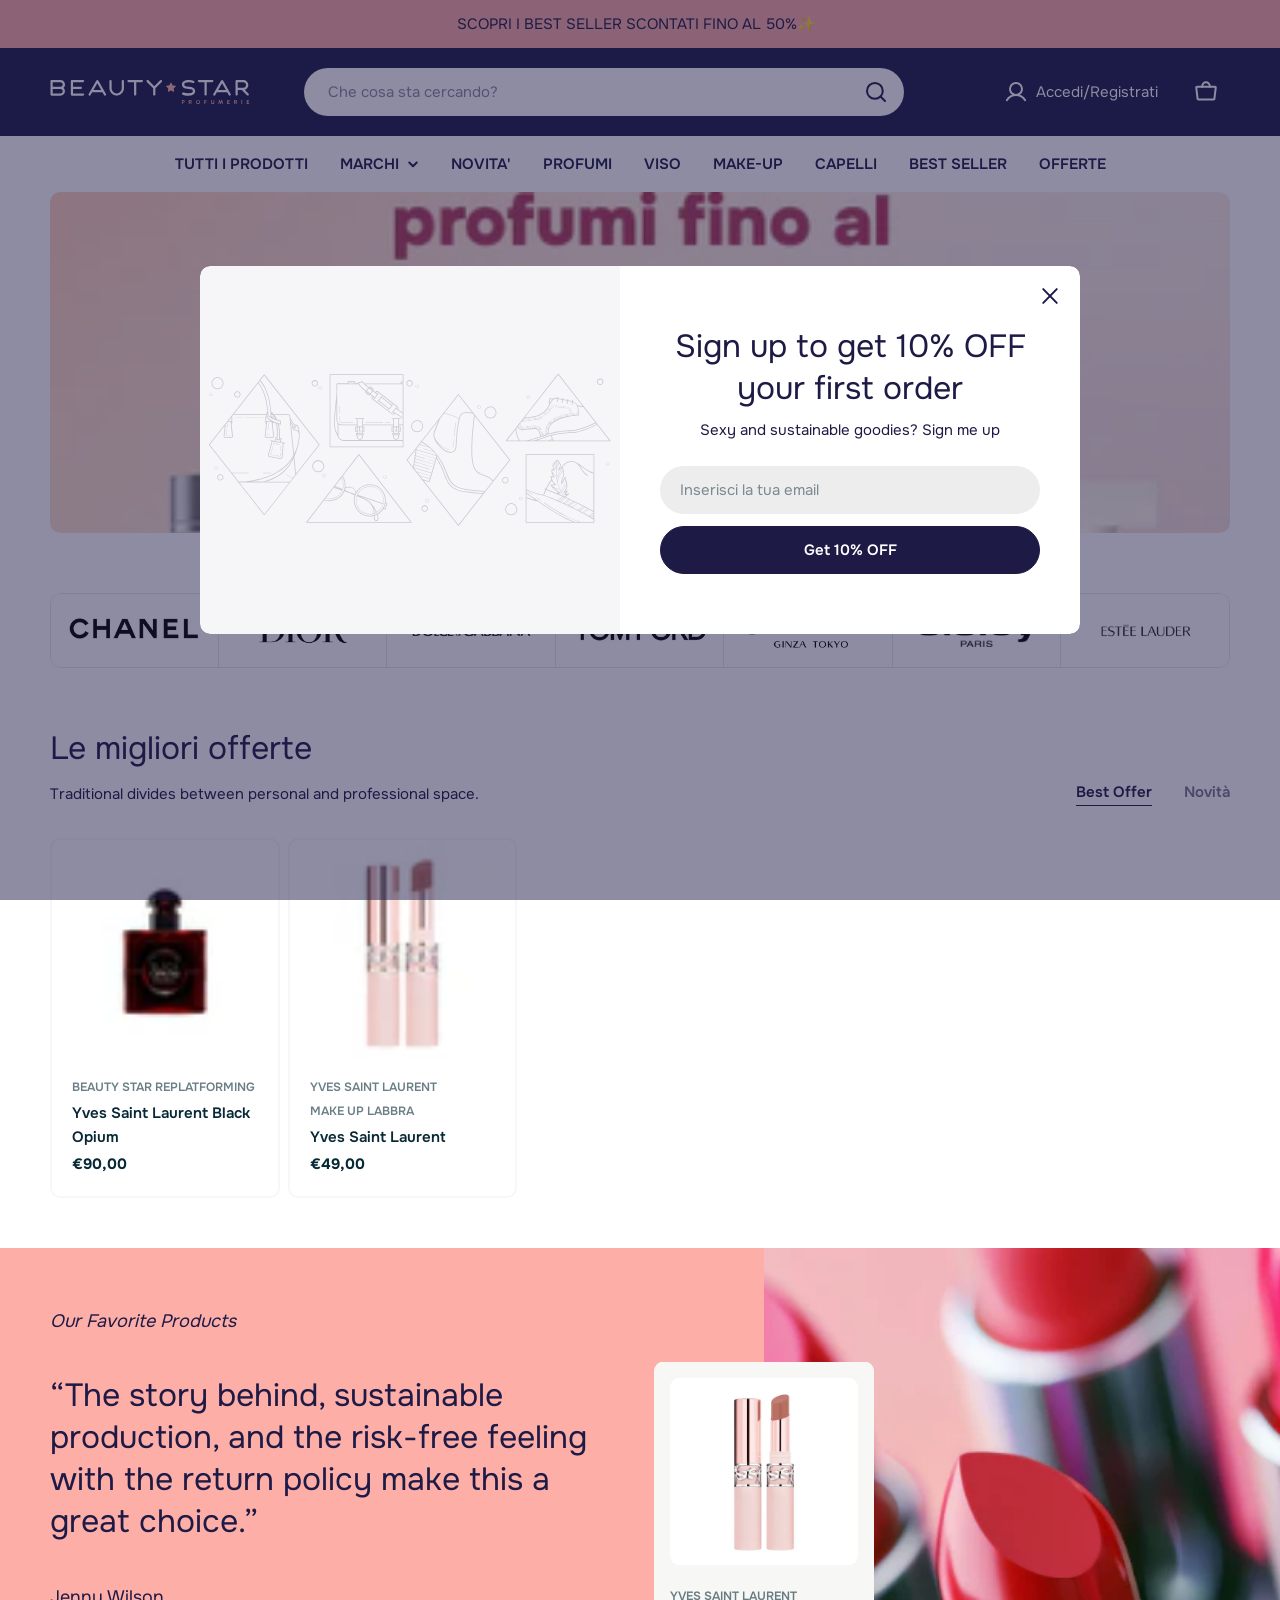
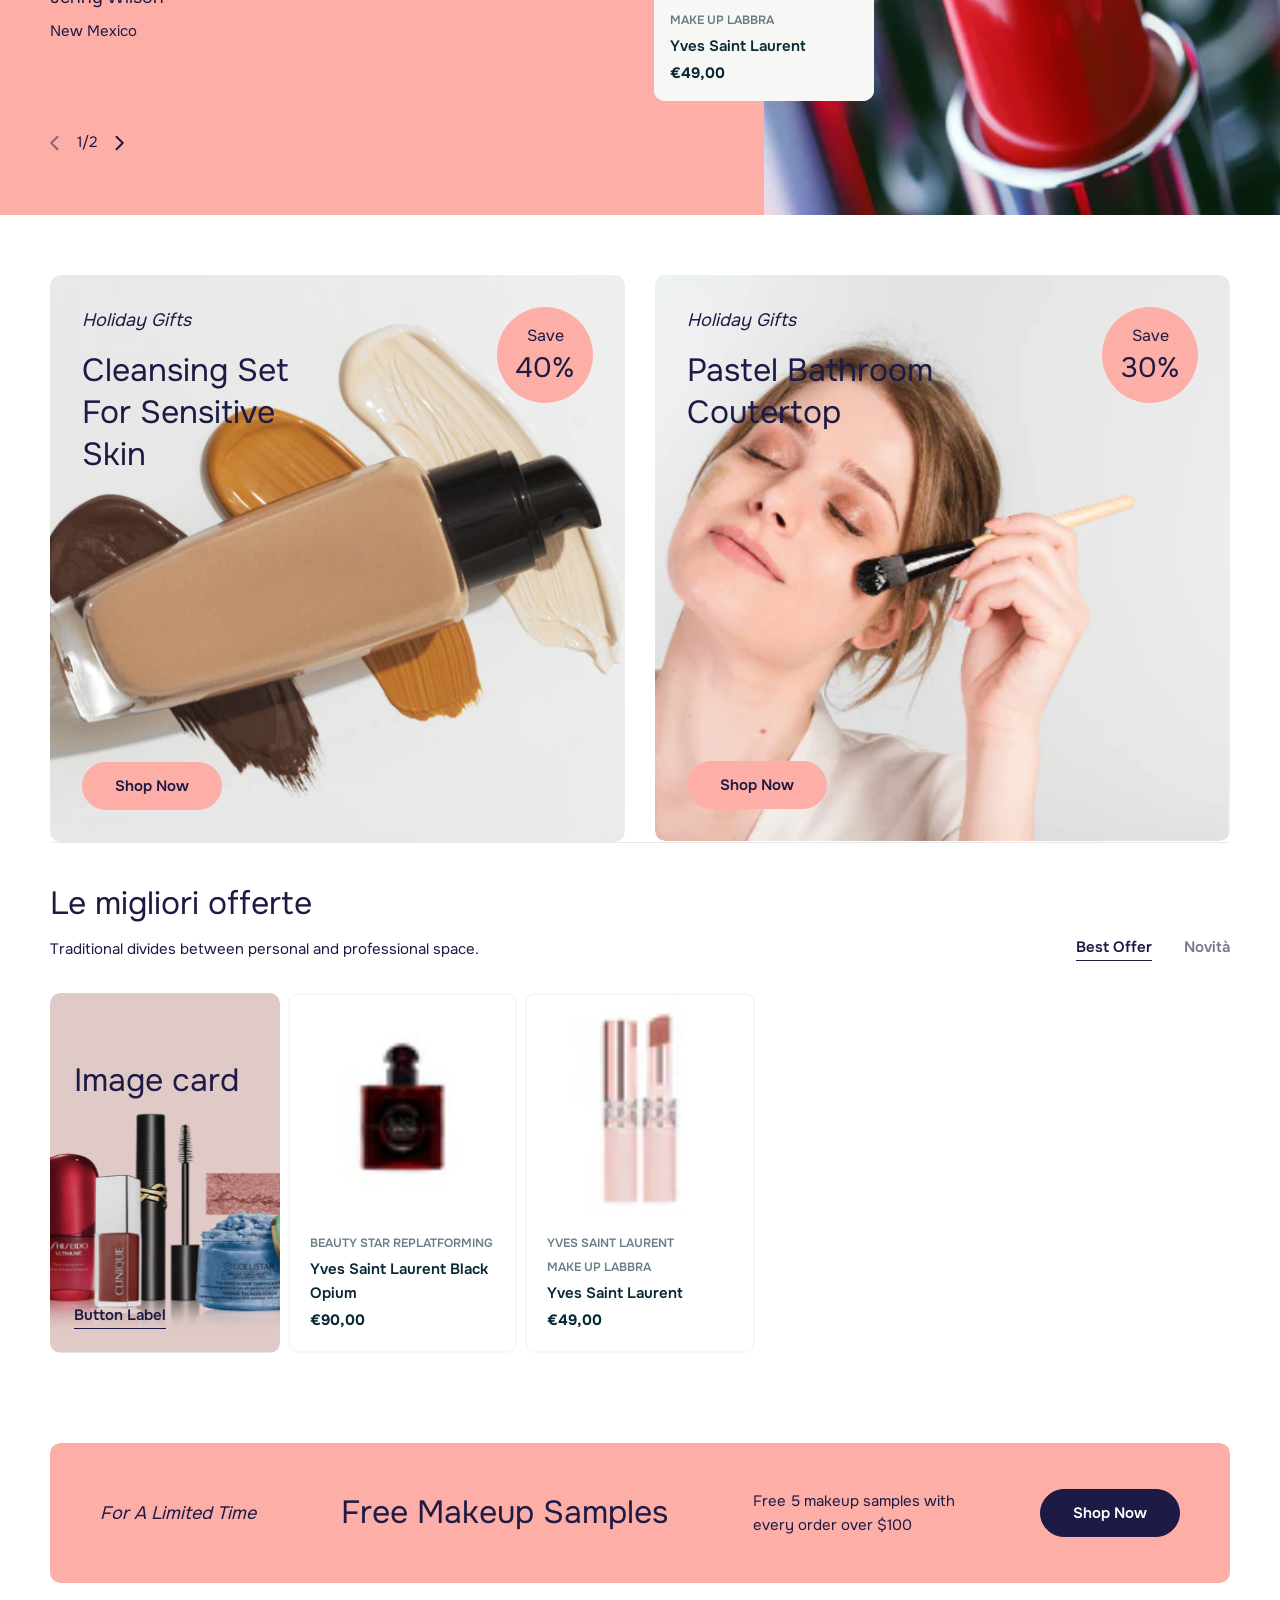
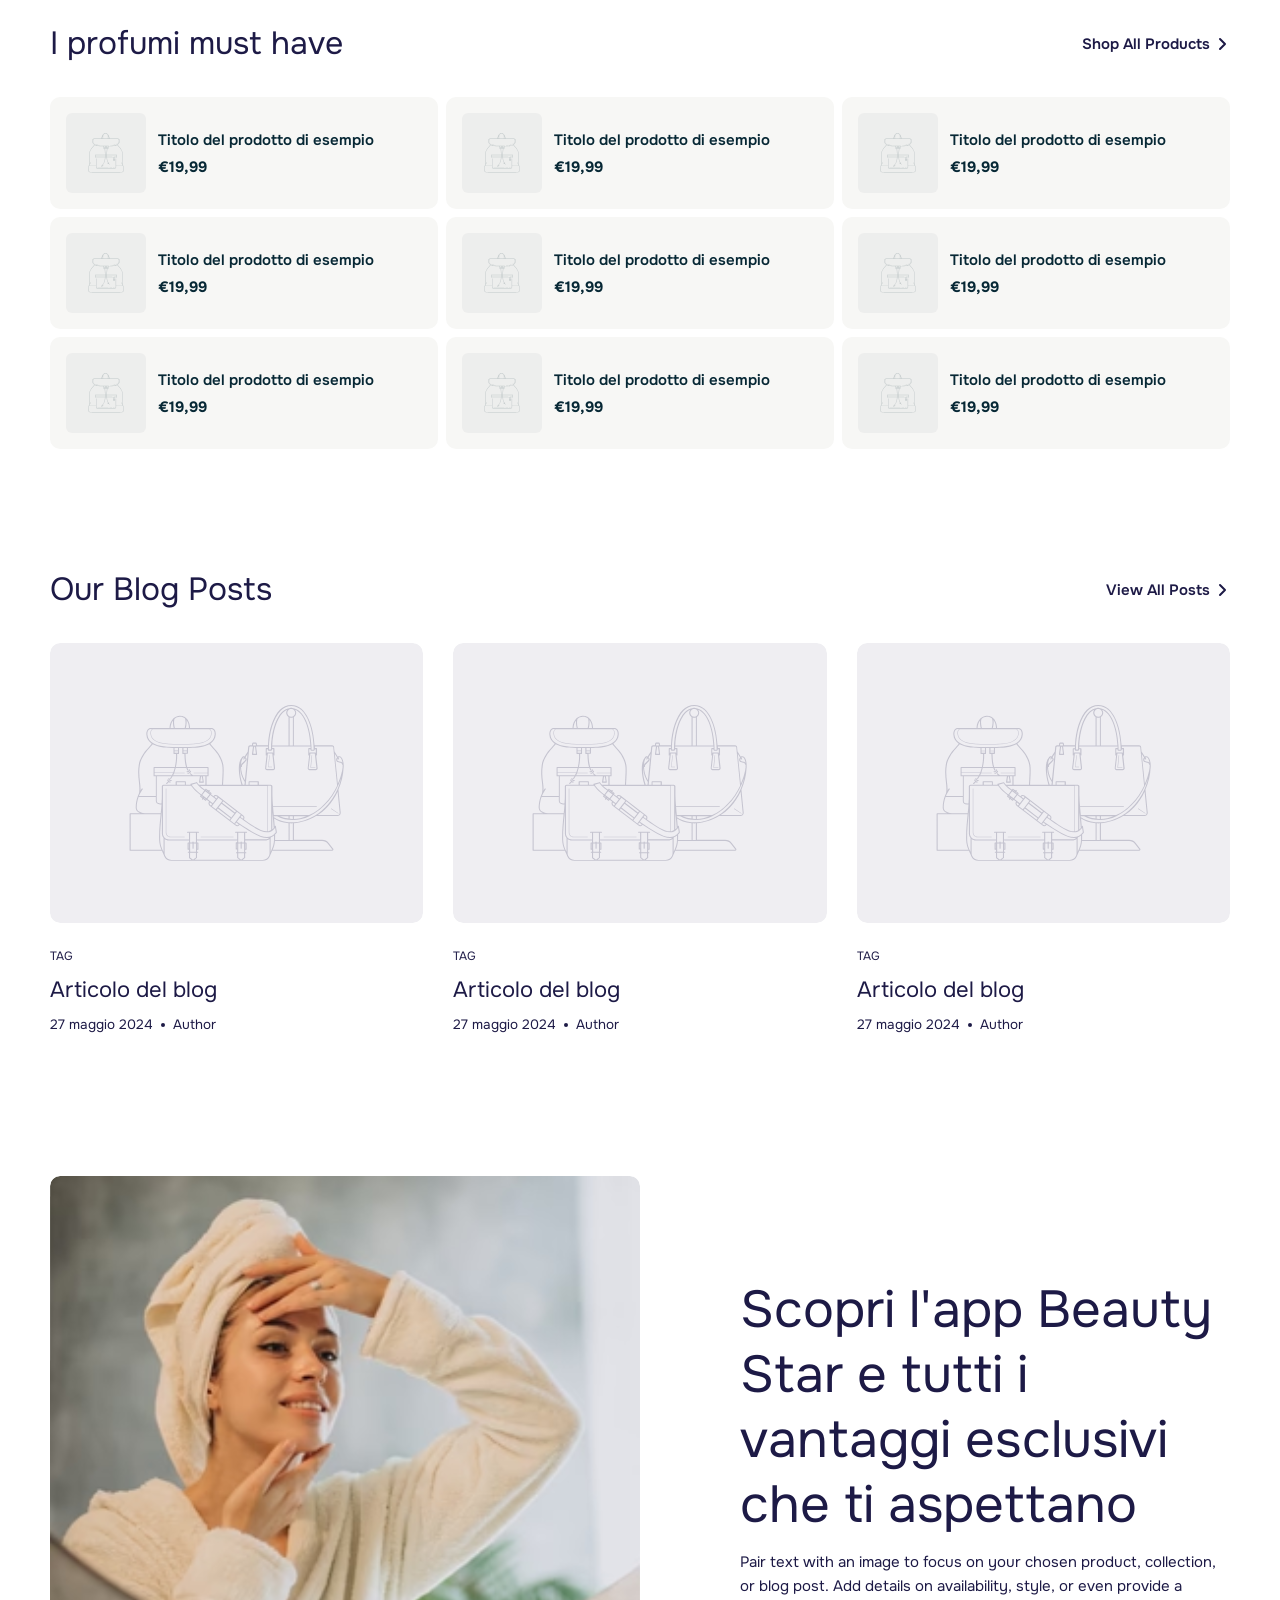
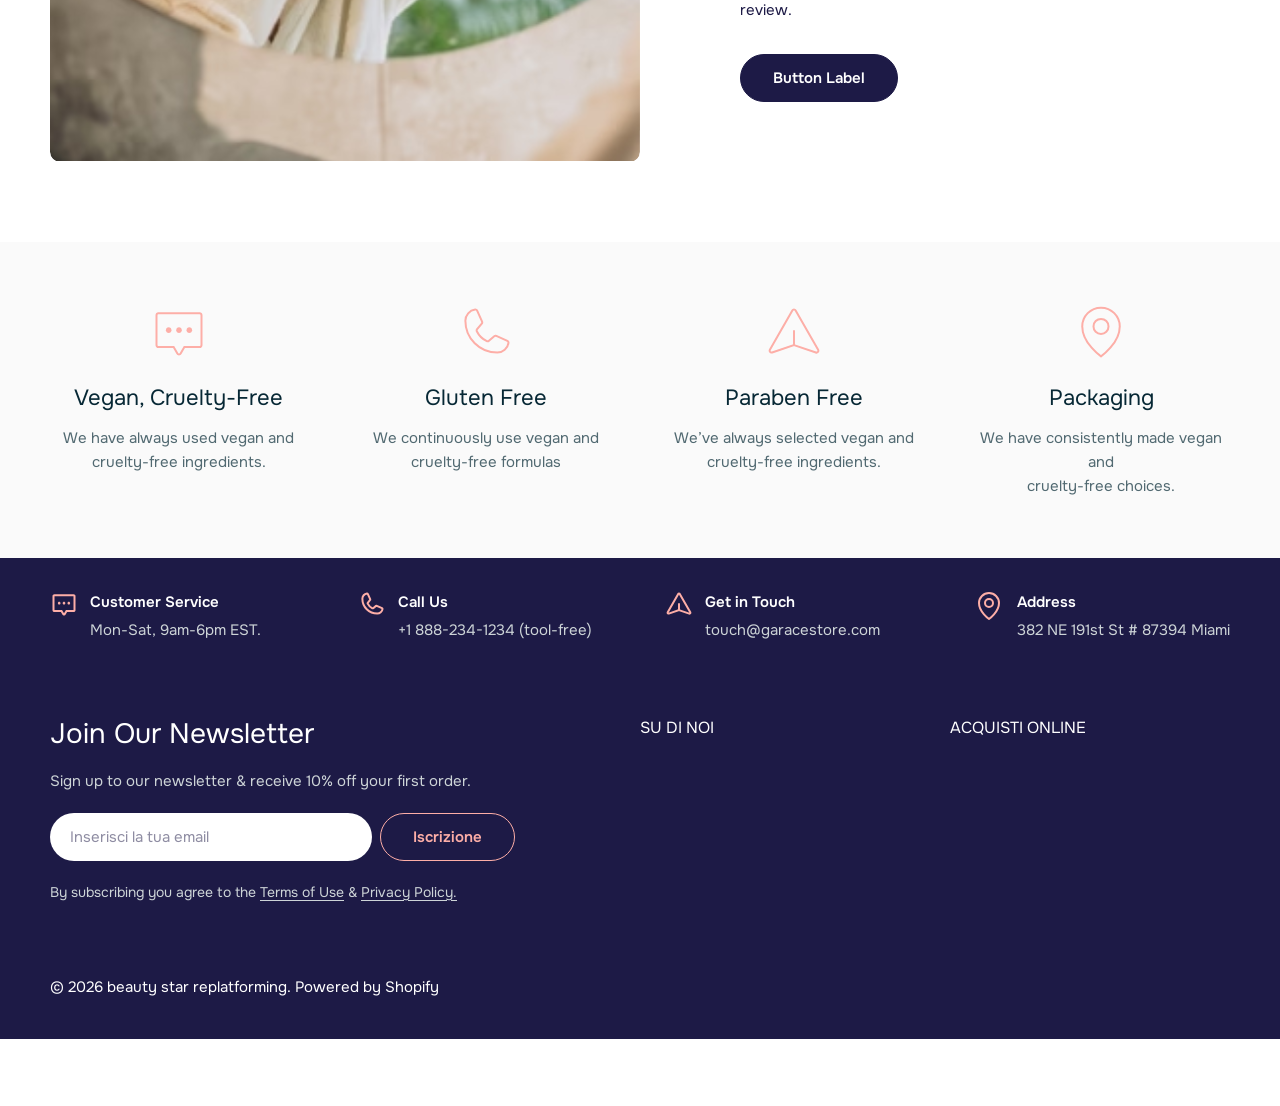
==== commit 2efeb335: "Update index.html" ====
--- a/index.html
+++ b/index.html
@@ -4218,7 +4218,7 @@
         
 
 
-  <button class="btn btn--primary" type="submit" name="commit" id="Newsletter-submit--newsletter_3qCrWc">
+  <button class="btn btn--secondary" type="submit" name="commit" id="Newsletter-submit--newsletter_3qCrWc">
     <span class="btn__text">Iscrizione</span>
     
   </button>
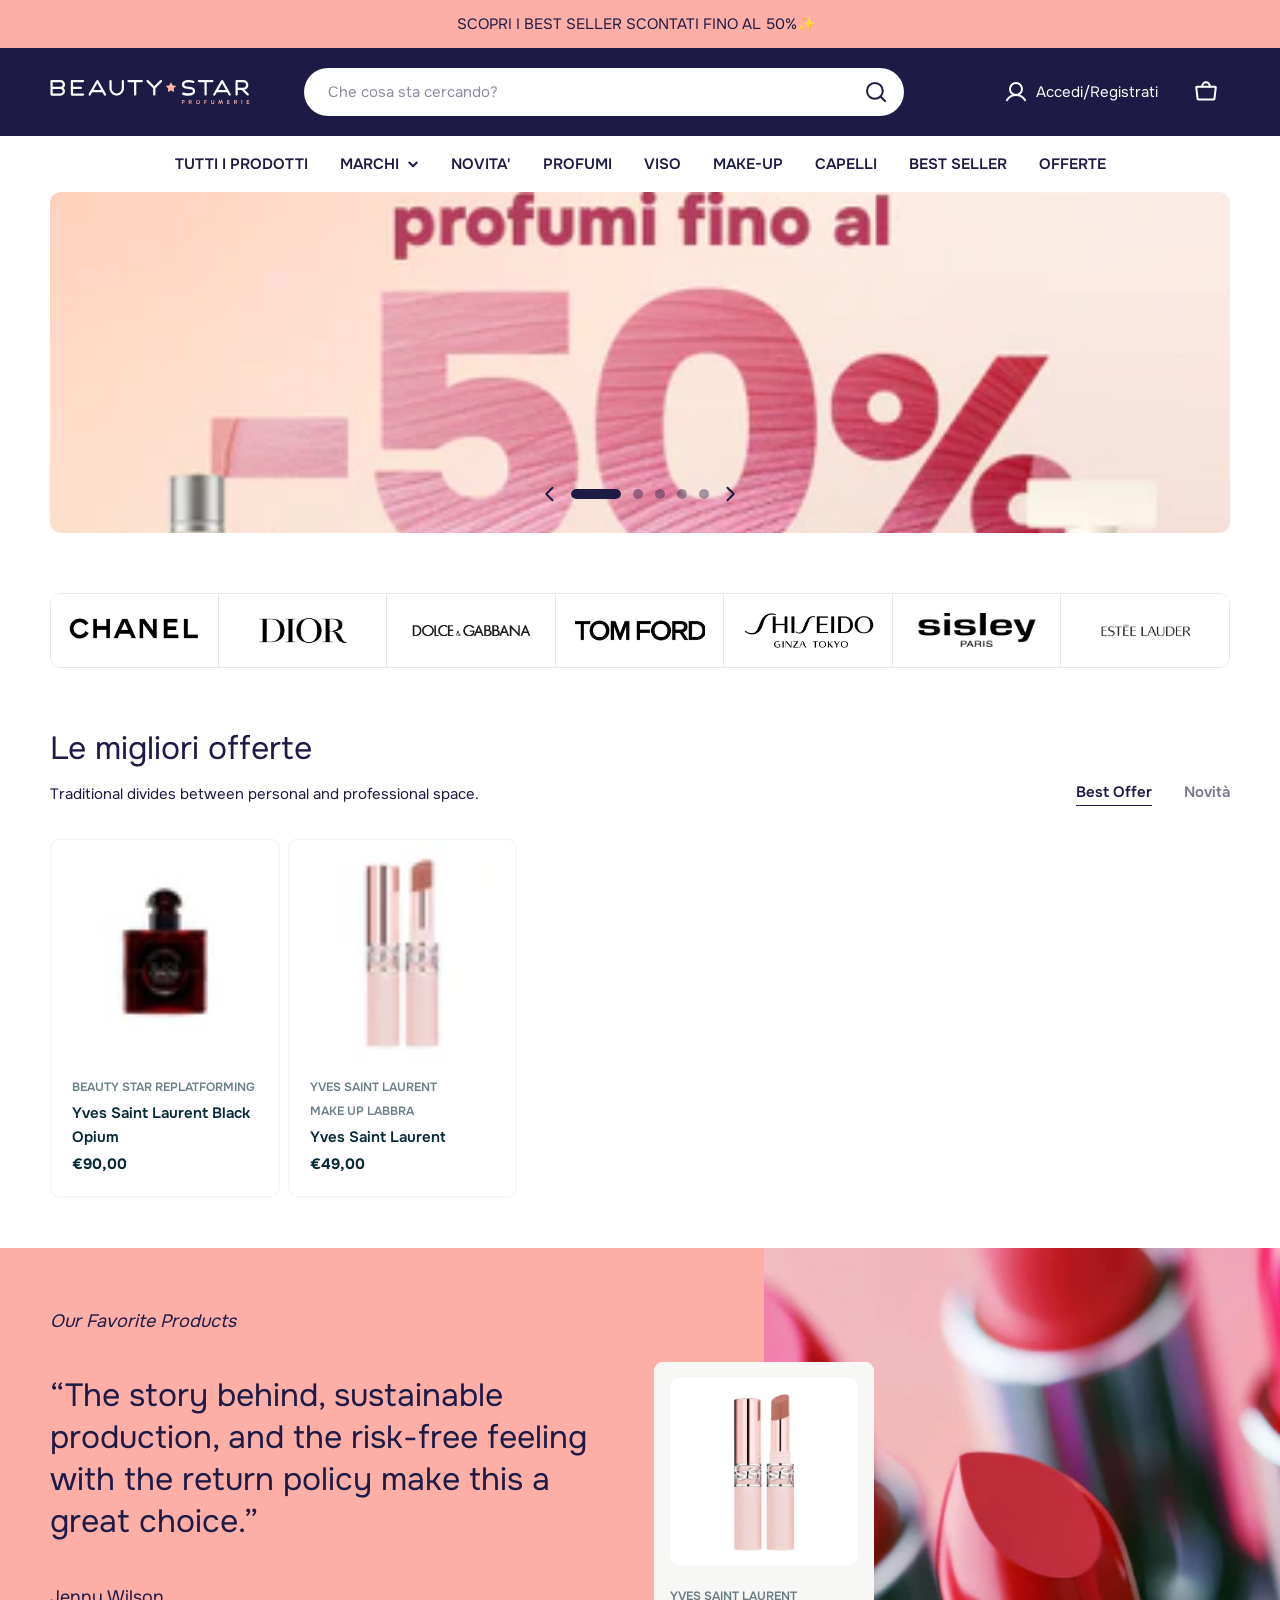
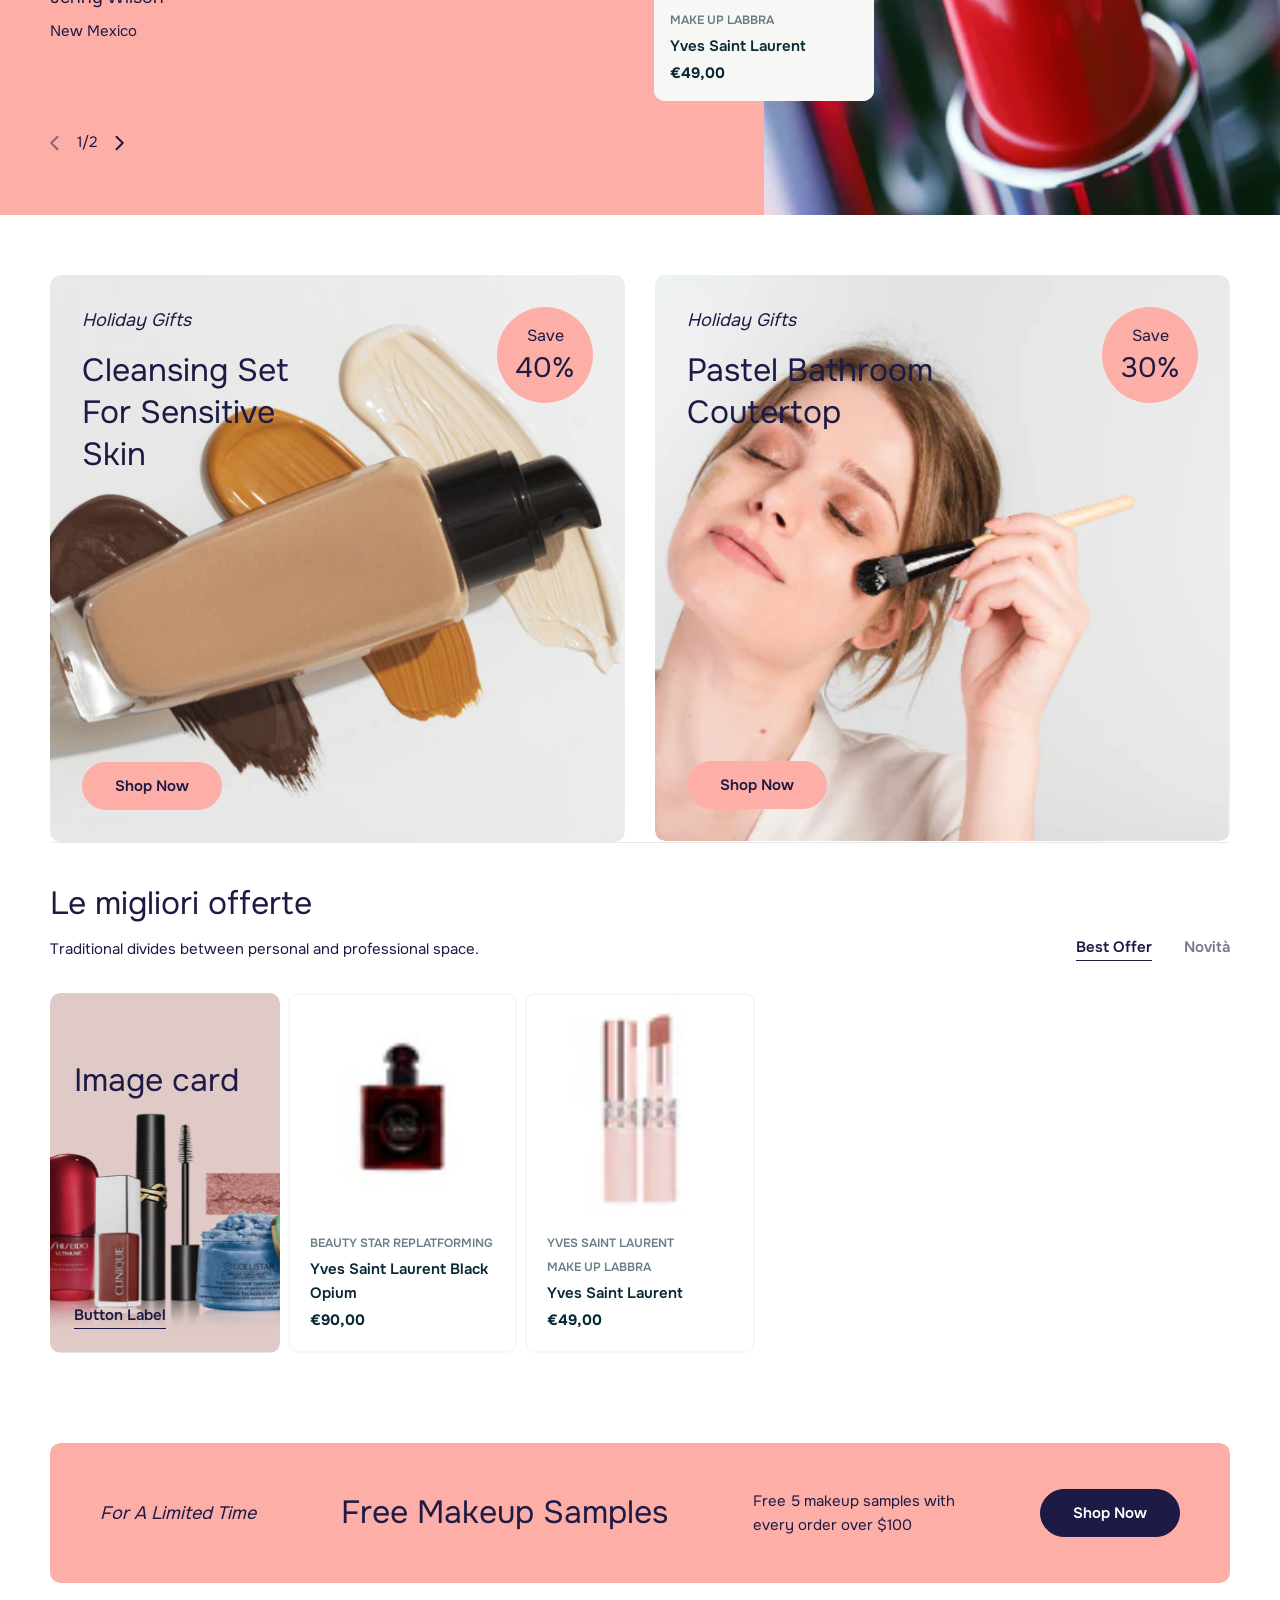
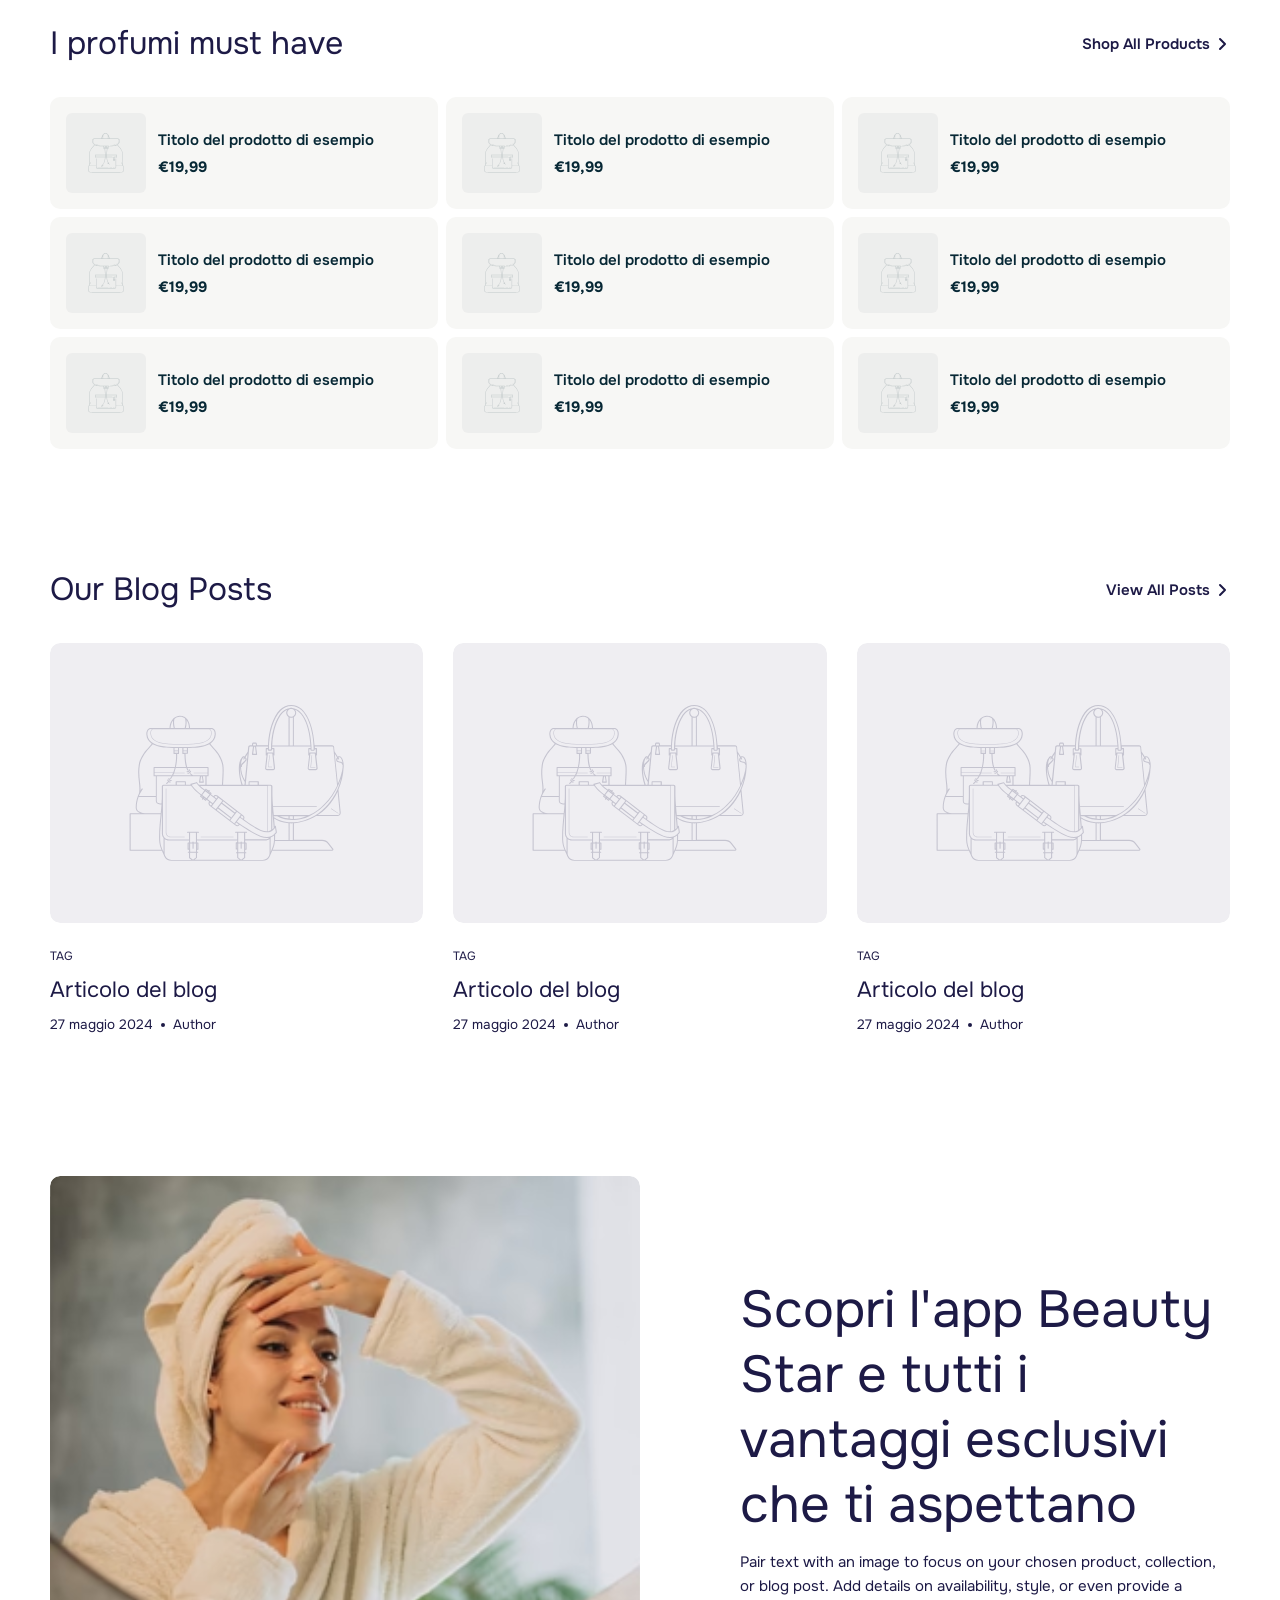
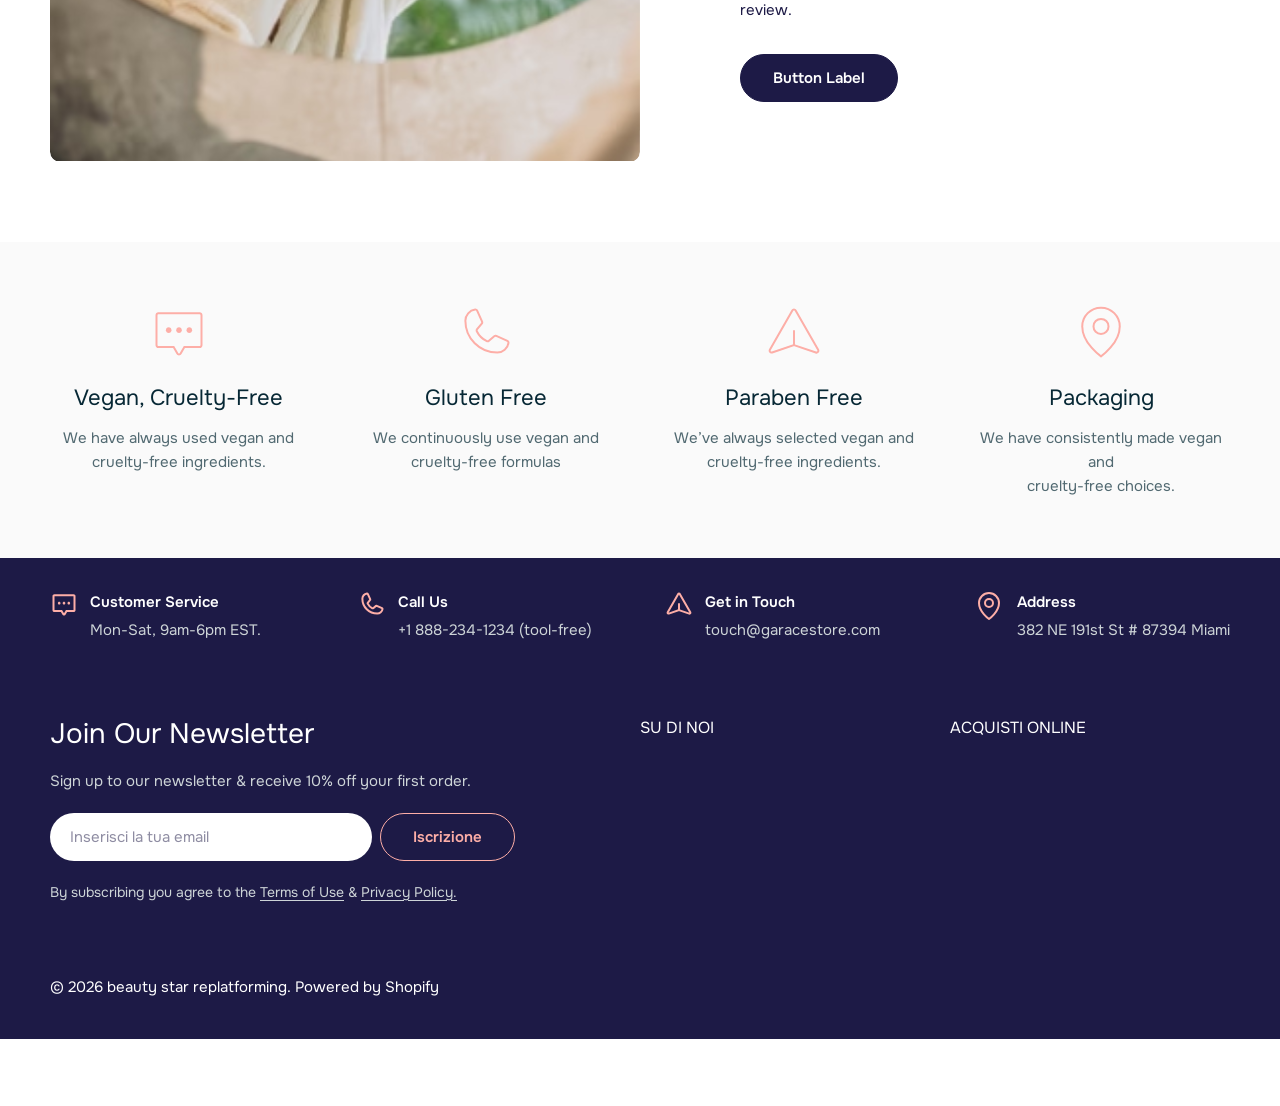
==== commit 26a7ba51: "Update index.html" ====
--- a/index.html
+++ b/index.html
@@ -4958,7 +4958,4 @@
     
       <script src="beauty%20star%20replatforming_files/quick-view.js" defer="defer"></script>
     
-<script src="beauty%20star%20replatforming_files/compare.js" defer="defer"></script><style>  </style>
-
-
-<div id="PBarNextFrameWrapper" style="height: calc(68px + env(safe-area-inset-bottom, 0)); width: 100%; position: fixed; top: unset; right: unset; bottom: 0px; left: 0px; border: medium; box-sizing: border-box; overflow: hidden; margin: 0px; background-color: transparent !important;" popover="manual"><iframe id="PBarNextFrame" src="beauty%20star%20replatforming_files/index.htm" sandbox="allow-same-origin allow-popups allow-top-navigation allow-scripts allow-forms" style="width: 100%; height: 100dvh; border: medium; position: absolute; bottom: 0px; left: 0px;"></iframe></div></body></html>+<script src="beauty%20star%20replatforming_files/compare.js" defer="defer"></script><style>  </style>
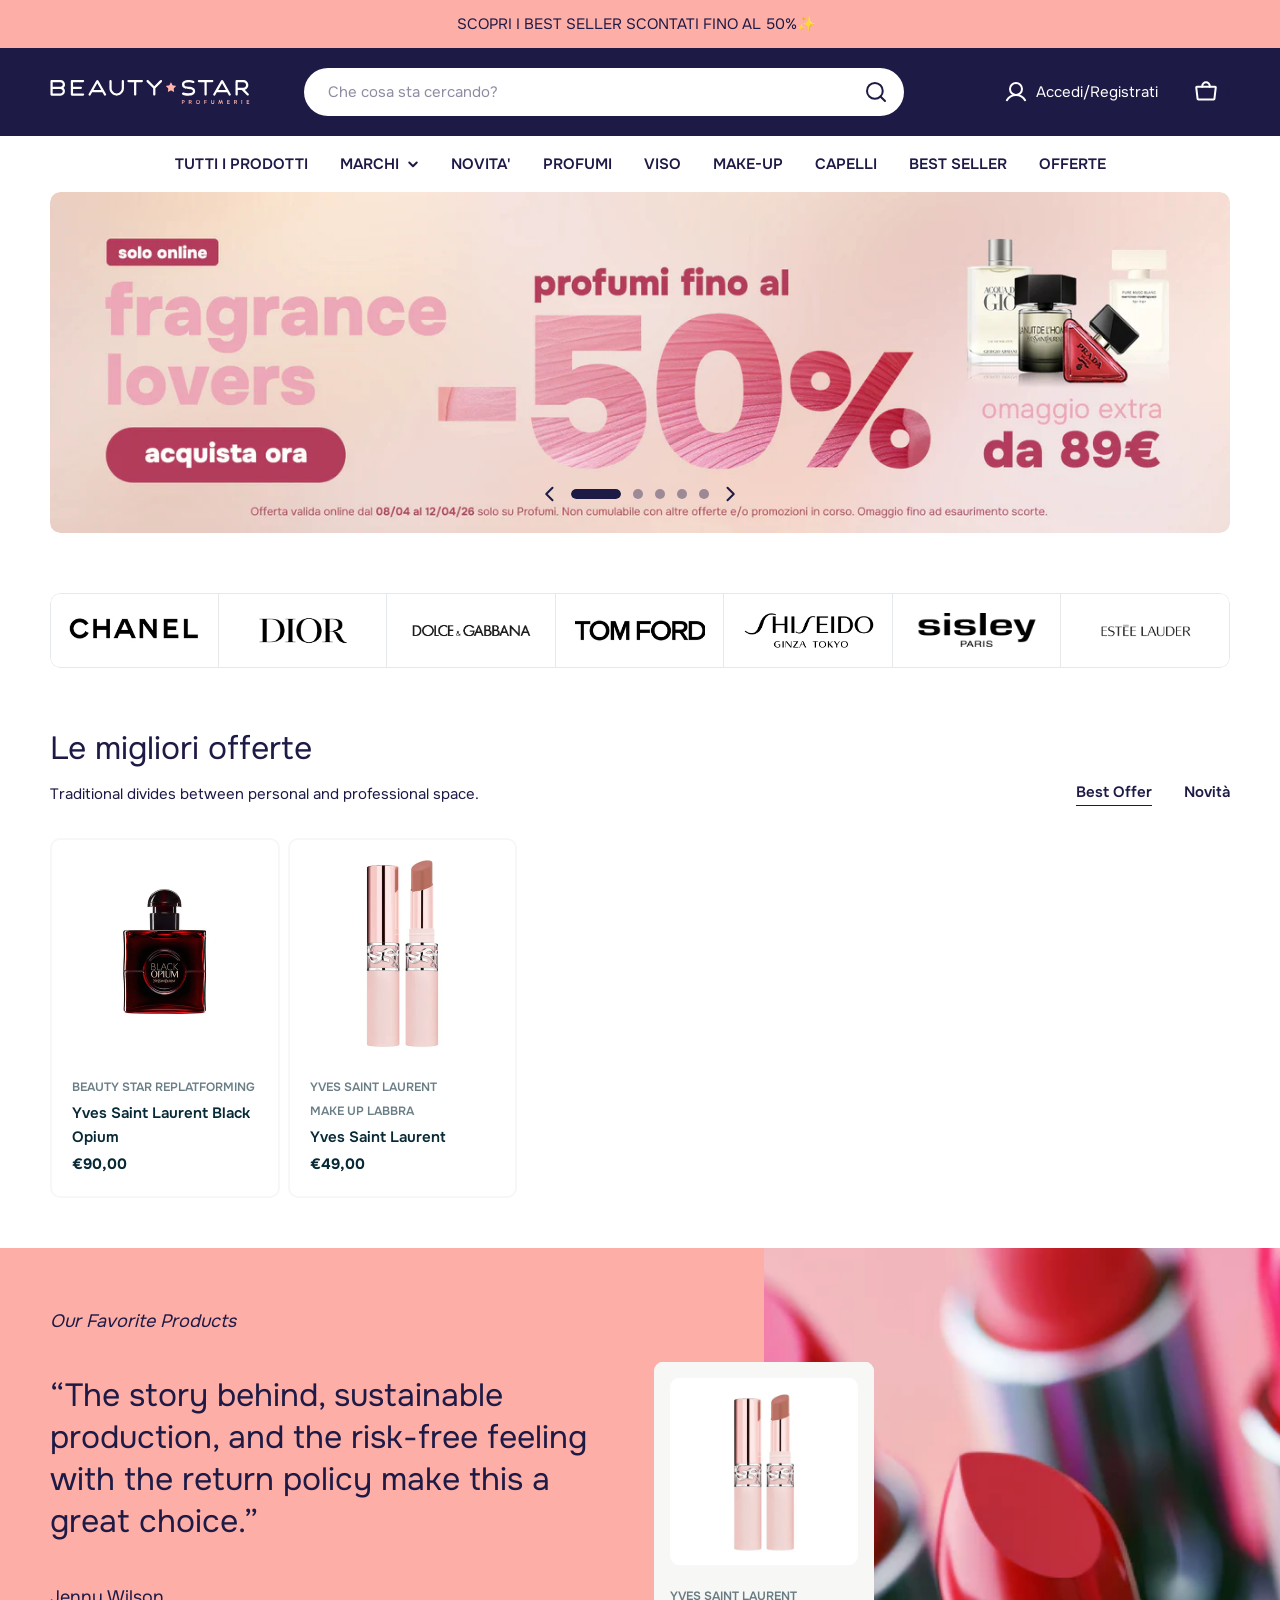
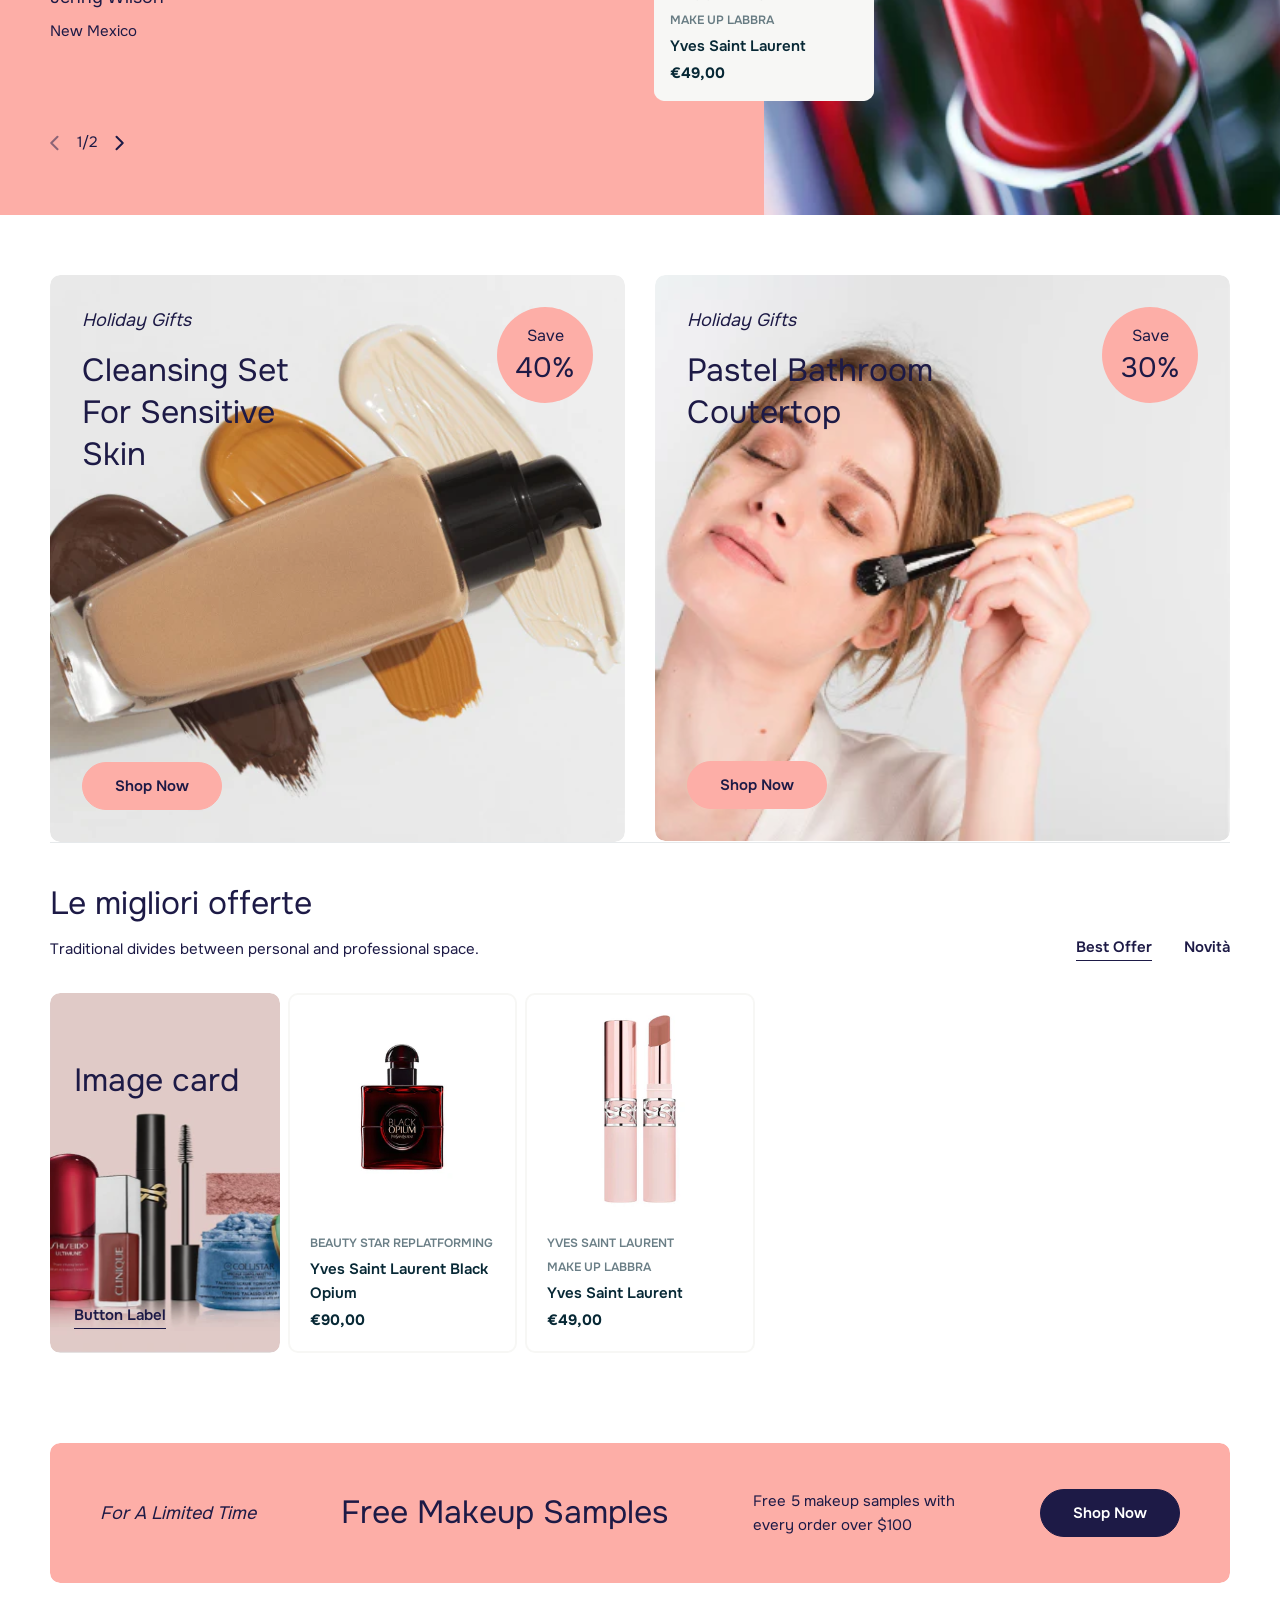
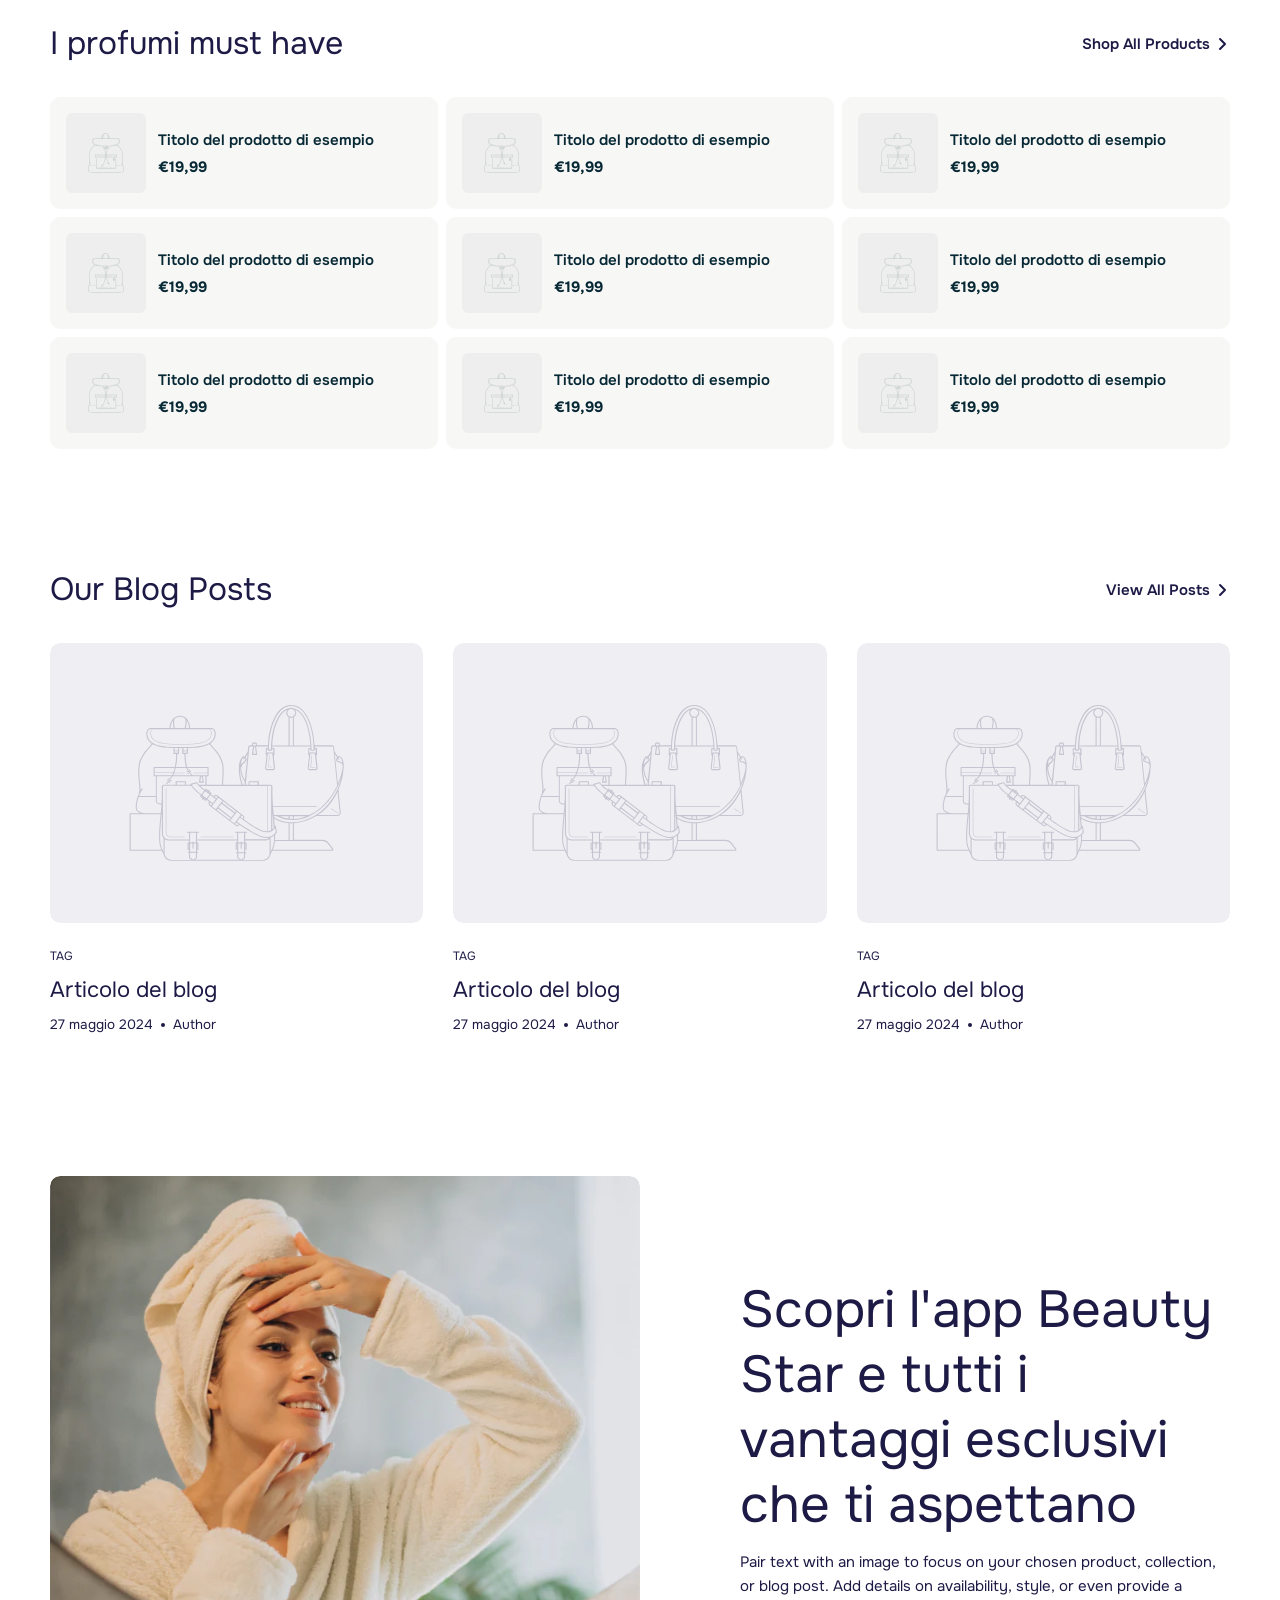
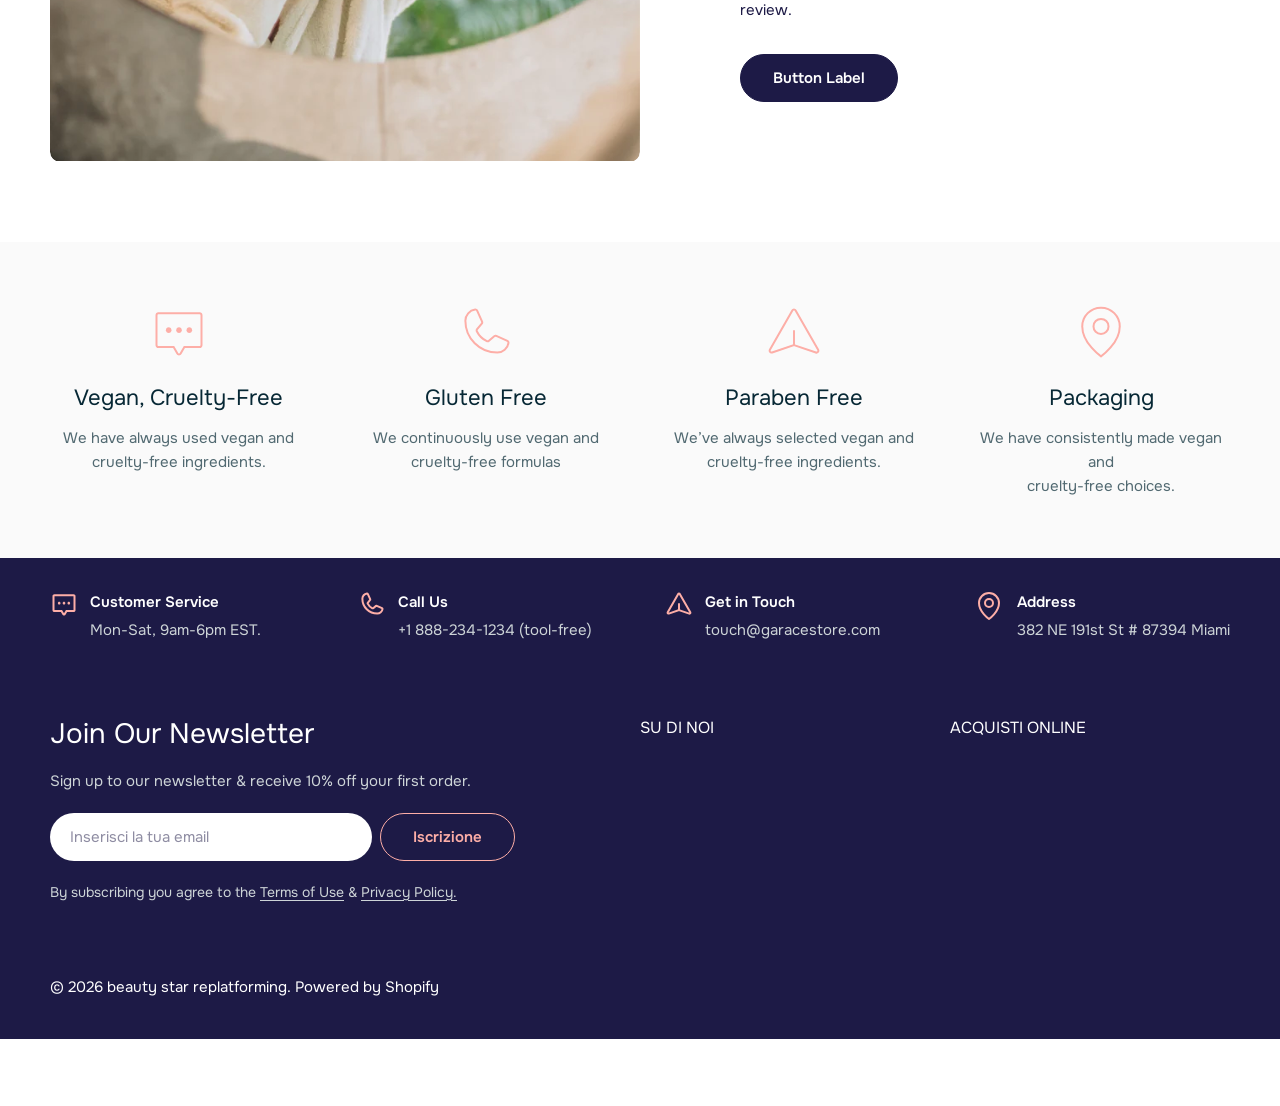
==== commit 04f6dbd1: "Update index.html" ====
--- a/index.html
+++ b/index.html
@@ -1,2122 +1,2395 @@
 <!DOCTYPE html>
-<html class="js" lang="it" style="--header-height: 144px; --header-offset-top: 48px; --header-navigation-height: 55px; --header-group-height: 192px;"><head>
-<meta http-equiv="content-type" content="text/html; charset=UTF-8">
-    <meta charset="utf-8">
-    <meta http-equiv="X-UA-Compatible" content="IE=edge">
-    <meta name="viewport" content="width=device-width,initial-scale=1">
-    <meta name="theme-color" content="">
-    <link rel="canonical" href="https://beauty-star-replatforming.myshopify.com/">
-    <link rel="preconnect" href="https://cdn.shopify.com/" crossorigin=""><link rel="icon" type="image/png" href="https://beauty-star-replatforming.myshopify.com/cdn/shop/files/5f06f8425fb8e0ef0ac7eed8.png?crop=center&amp;height=32&amp;v=1775641144&amp;width=32"><link rel="preconnect" href="https://fonts.shopifycdn.com/" crossorigin=""><title>beauty star replatforming</title>
-
-    
-
-
-<meta property="og:site_name" content="beauty star replatforming">
-<meta property="og:url" content="https://beauty-star-replatforming.myshopify.com/">
-<meta property="og:title" content="beauty star replatforming">
-<meta property="og:type" content="website">
-<meta property="og:description" content="beauty star replatforming"><meta name="twitter:card" content="summary_large_image">
-<meta name="twitter:title" content="beauty star replatforming">
-<meta name="twitter:description" content="beauty star replatforming">
-
-<style data-shopify="">
-  @import url("https://fonts.googleapis.com/css2?family=Onest:wght@400;700&display=swap");
-
-  
-  
-
-  
+<html class="js" lang="it"
+  style="--header-height: 144px; --header-offset-top: 48px; --header-navigation-height: 55px; --header-group-height: 192px;">
+
+<head>
+  <meta http-equiv="content-type" content="text/html; charset=UTF-8">
+  <meta charset="utf-8">
+  <meta http-equiv="X-UA-Compatible" content="IE=edge">
+  <meta name="viewport" content="width=device-width,initial-scale=1">
+  <meta name="theme-color" content="">
+  <link rel="canonical" href="https://beauty-star-replatforming.myshopify.com/">
+  <link rel="preconnect" href="https://cdn.shopify.com/" crossorigin="">
+  <link rel="icon" type="image/png"
+    href="https://beauty-star-replatforming.myshopify.com/cdn/shop/files/5f06f8425fb8e0ef0ac7eed8.png?crop=center&amp;height=32&amp;v=1775641144&amp;width=32">
+  <link rel="preconnect" href="https://fonts.shopifycdn.com/" crossorigin="">
+  <title>beauty star replatforming</title>
+
+
+
+
+  <meta property="og:site_name" content="beauty star replatforming">
+  <meta property="og:url" content="https://beauty-star-replatforming.myshopify.com/">
+  <meta property="og:title" content="beauty star replatforming">
+  <meta property="og:type" content="website">
+  <meta property="og:description" content="beauty star replatforming">
+  <meta name="twitter:card" content="summary_large_image">
+  <meta name="twitter:title" content="beauty star replatforming">
+  <meta name="twitter:description" content="beauty star replatforming">
+
+  <style data-shopify="">
+    @import url("https://fonts.googleapis.com/css2?family=Onest:wght@400;700&display=swap");
+
+
+
+
+
     :root,
-.color-scheme-1 {
-      --color-background: 255,255,255;
-      --color-secondary-background: 246,246,246;
-      --color-primary: 196,48,28;
-      --color-text-heading: 29,26,70;
-      --color-foreground: 29,26,70;
-      --color-subtext: 29,26,70;
+    .color-scheme-1 {
+      --color-background: 255, 255, 255;
+      --color-secondary-background: 246, 246, 246;
+      --color-primary: 196, 48, 28;
+      --color-text-heading: 29, 26, 70;
+      --color-foreground: 29, 26, 70;
+      --color-subtext: 29, 26, 70;
       --color-subtext-alpha: 1.0;
-      --color-border: 230,233,235;
+      --color-border: 230, 233, 235;
       --color-border-alpha: 1.0;
-      --color-button: 29,26,70;
-      --color-button-text: 255,255,255;
-      --color-secondary-button: 237,237,237;
-      --color-secondary-button-border: 237,237,237;
-      --color-secondary-button-text: 29,26,70;
+      --color-button: 29, 26, 70;
+      --color-button-text: 255, 255, 255;
+      --color-secondary-button: 237, 237, 237;
+      --color-secondary-button-border: 29, 26, 70;
+      --color-secondary-button-text: 29, 26, 70;
       --color-button-before: ;
-      --color-field: 237,237,237;
+      --color-field: 237, 237, 237;
       --color-field-alpha: 1.0;
-      --color-field-text: 7,40,53;
-      --color-link: 29,26,70;
-      --color-link-hover: 29,26,70;
-      --color-product-price-sale: 196,48,28;
-      --color-progress-bar: 13,135,86;
+      --color-field-text: 7, 40, 53;
+      --color-link: 29, 26, 70;
+      --color-link-hover: 29, 26, 70;
+      --color-product-price-sale: 196, 48, 28;
+      --color-progress-bar: 13, 135, 86;
       --color-foreground-lighten-60: #777690;
       --color-foreground-lighten-40: #a5a3b5;
       --color-foreground-lighten-19: #d4d3dc;
---inputs-border-width: 0px;
-        --inputs-search-border-width: 0px;}
+      --inputs-border-width: 0px;
+      --inputs-search-border-width: 0px;
+    }
+
     @media (min-width: 768px) {
       body .desktop-color-scheme-1 {
-        --color-background: 255,255,255;
-      --color-secondary-background: 246,246,246;
-      --color-primary: 196,48,28;
-      --color-text-heading: 29,26,70;
-      --color-foreground: 29,26,70;
-      --color-subtext: 29,26,70;
-      --color-subtext-alpha: 1.0;
-      --color-border: 230,233,235;
-      --color-border-alpha: 1.0;
-      --color-button: 29,26,70;
-      --color-button-text: 255,255,255;
-      --color-secondary-button: 237,237,237;
-      --color-secondary-button-border: 237,237,237;
-      --color-secondary-button-text: 29,26,70;
-      --color-button-before: ;
-      --color-field: 237,237,237;
-      --color-field-alpha: 1.0;
-      --color-field-text: 7,40,53;
-      --color-link: 29,26,70;
-      --color-link-hover: 29,26,70;
-      --color-product-price-sale: 196,48,28;
-      --color-progress-bar: 13,135,86;
-      --color-foreground-lighten-60: #777690;
-      --color-foreground-lighten-40: #a5a3b5;
-      --color-foreground-lighten-19: #d4d3dc;
+        --color-background: 255, 255, 255;
+        --color-secondary-background: 246, 246, 246;
+        --color-primary: 196, 48, 28;
+        --color-text-heading: 29, 26, 70;
+        --color-foreground: 29, 26, 70;
+        --color-subtext: 29, 26, 70;
+        --color-subtext-alpha: 1.0;
+        --color-border: 230, 233, 235;
+        --color-border-alpha: 1.0;
+        --color-button: 29, 26, 70;
+        --color-button-text: 255, 255, 255;
+        --color-secondary-button: 237, 237, 237;
+        --color-secondary-button-border: 237, 237, 237;
+        --color-secondary-button-text: 29, 26, 70;
+        --color-button-before: ;
+        --color-field: 237, 237, 237;
+        --color-field-alpha: 1.0;
+        --color-field-text: 7, 40, 53;
+        --color-link: 29, 26, 70;
+        --color-link-hover: 29, 26, 70;
+        --color-product-price-sale: 196, 48, 28;
+        --color-progress-bar: 13, 135, 86;
+        --color-foreground-lighten-60: #777690;
+        --color-foreground-lighten-40: #a5a3b5;
+        --color-foreground-lighten-19: #d4d3dc;
         color: rgb(var(--color-foreground));
         background-color: rgb(var(--color-background));
       }
     }
+
     @media (max-width: 767px) {
       body .mobile-color-scheme-1 {
-        --color-background: 255,255,255;
-      --color-secondary-background: 246,246,246;
-      --color-primary: 196,48,28;
-      --color-text-heading: 29,26,70;
-      --color-foreground: 29,26,70;
-      --color-subtext: 29,26,70;
-      --color-subtext-alpha: 1.0;
-      --color-border: 230,233,235;
-      --color-border-alpha: 1.0;
-      --color-button: 29,26,70;
-      --color-button-text: 255,255,255;
-      --color-secondary-button: 237,237,237;
-      --color-secondary-button-border: 237,237,237;
-      --color-secondary-button-text: 29,26,70;
-      --color-button-before: ;
-      --color-field: 237,237,237;
-      --color-field-alpha: 1.0;
-      --color-field-text: 7,40,53;
-      --color-link: 29,26,70;
-      --color-link-hover: 29,26,70;
-      --color-product-price-sale: 196,48,28;
-      --color-progress-bar: 13,135,86;
-      --color-foreground-lighten-60: #777690;
-      --color-foreground-lighten-40: #a5a3b5;
-      --color-foreground-lighten-19: #d4d3dc;
+        --color-background: 255, 255, 255;
+        --color-secondary-background: 246, 246, 246;
+        --color-primary: 196, 48, 28;
+        --color-text-heading: 29, 26, 70;
+        --color-foreground: 29, 26, 70;
+        --color-subtext: 29, 26, 70;
+        --color-subtext-alpha: 1.0;
+        --color-border: 230, 233, 235;
+        --color-border-alpha: 1.0;
+        --color-button: 29, 26, 70;
+        --color-button-text: 255, 255, 255;
+        --color-secondary-button: 237, 237, 237;
+        --color-secondary-button-border: 237, 237, 237;
+        --color-secondary-button-text: 29, 26, 70;
+        --color-button-before: ;
+        --color-field: 237, 237, 237;
+        --color-field-alpha: 1.0;
+        --color-field-text: 7, 40, 53;
+        --color-link: 29, 26, 70;
+        --color-link-hover: 29, 26, 70;
+        --color-product-price-sale: 196, 48, 28;
+        --color-progress-bar: 13, 135, 86;
+        --color-foreground-lighten-60: #777690;
+        --color-foreground-lighten-40: #a5a3b5;
+        --color-foreground-lighten-19: #d4d3dc;
         color: rgb(var(--color-foreground));
         background-color: rgb(var(--color-background));
       }
     }
-  
-    
-.color-scheme-inverse {
-      --color-background: 0,0,0;
-      --color-secondary-background: 0,0,0;
-      --color-primary: 196,48,28;
-      --color-text-heading: 255,255,255;
-      --color-foreground: 255,255,255;
-      --color-subtext: 205,212,215;
+
+
+    .color-scheme-inverse {
+      --color-background: 0, 0, 0;
+      --color-secondary-background: 0, 0, 0;
+      --color-primary: 196, 48, 28;
+      --color-text-heading: 255, 255, 255;
+      --color-foreground: 255, 255, 255;
+      --color-subtext: 205, 212, 215;
       --color-subtext-alpha: 1.0;
-      --color-border: 32,62,73;
+      --color-border: 32, 62, 73;
       --color-border-alpha: 1.0;
-      --color-button: 255,255,255;
-      --color-button-text: 7,40,53;
-      --color-secondary-button: 0,0,0;
-      --color-secondary-button-border: 255,255,255;
-      --color-secondary-button-text: 255,255,255;
+      --color-button: 255, 255, 255;
+      --color-button-text: 7, 40, 53;
+      --color-secondary-button: 0, 0, 0;
+      --color-secondary-button-border: 255, 255, 255;
+      --color-secondary-button-text: 255, 255, 255;
       --color-button-before: ;
-      --color-field: 255,255,255;
+      --color-field: 255, 255, 255;
       --color-field-alpha: 1.0;
-      --color-field-text: 0,0,0;
-      --color-link: 255,255,255;
-      --color-link-hover: 255,255,255;
-      --color-product-price-sale: 196,48,28;
-      --color-progress-bar: 13,135,86;
+      --color-field-text: 0, 0, 0;
+      --color-link: 255, 255, 255;
+      --color-link-hover: 255, 255, 255;
+      --color-product-price-sale: 196, 48, 28;
+      --color-progress-bar: 13, 135, 86;
       --color-foreground-lighten-60: #999999;
       --color-foreground-lighten-40: #666666;
       --color-foreground-lighten-19: #303030;
---inputs-border-width: 0px;
-        --inputs-search-border-width: 0px;}
+      --inputs-border-width: 0px;
+      --inputs-search-border-width: 0px;
+    }
+
     @media (min-width: 768px) {
       body .desktop-color-scheme-inverse {
-        --color-background: 0,0,0;
-      --color-secondary-background: 0,0,0;
-      --color-primary: 196,48,28;
-      --color-text-heading: 255,255,255;
-      --color-foreground: 255,255,255;
-      --color-subtext: 205,212,215;
-      --color-subtext-alpha: 1.0;
-      --color-border: 32,62,73;
-      --color-border-alpha: 1.0;
-      --color-button: 255,255,255;
-      --color-button-text: 7,40,53;
-      --color-secondary-button: 0,0,0;
-      --color-secondary-button-border: 255,255,255;
-      --color-secondary-button-text: 255,255,255;
-      --color-button-before: ;
-      --color-field: 255,255,255;
-      --color-field-alpha: 1.0;
-      --color-field-text: 0,0,0;
-      --color-link: 255,255,255;
-      --color-link-hover: 255,255,255;
-      --color-product-price-sale: 196,48,28;
-      --color-progress-bar: 13,135,86;
-      --color-foreground-lighten-60: #999999;
-      --color-foreground-lighten-40: #666666;
-      --color-foreground-lighten-19: #303030;
+        --color-background: 0, 0, 0;
+        --color-secondary-background: 0, 0, 0;
+        --color-primary: 196, 48, 28;
+        --color-text-heading: 255, 255, 255;
+        --color-foreground: 255, 255, 255;
+        --color-subtext: 205, 212, 215;
+        --color-subtext-alpha: 1.0;
+        --color-border: 32, 62, 73;
+        --color-border-alpha: 1.0;
+        --color-button: 255, 255, 255;
+        --color-button-text: 7, 40, 53;
+        --color-secondary-button: 0, 0, 0;
+        --color-secondary-button-border: 255, 255, 255;
+        --color-secondary-button-text: 255, 255, 255;
+        --color-button-before: ;
+        --color-field: 255, 255, 255;
+        --color-field-alpha: 1.0;
+        --color-field-text: 0, 0, 0;
+        --color-link: 255, 255, 255;
+        --color-link-hover: 255, 255, 255;
+        --color-product-price-sale: 196, 48, 28;
+        --color-progress-bar: 13, 135, 86;
+        --color-foreground-lighten-60: #999999;
+        --color-foreground-lighten-40: #666666;
+        --color-foreground-lighten-19: #303030;
         color: rgb(var(--color-foreground));
         background-color: rgb(var(--color-background));
       }
     }
+
     @media (max-width: 767px) {
       body .mobile-color-scheme-inverse {
-        --color-background: 0,0,0;
-      --color-secondary-background: 0,0,0;
-      --color-primary: 196,48,28;
-      --color-text-heading: 255,255,255;
-      --color-foreground: 255,255,255;
-      --color-subtext: 205,212,215;
-      --color-subtext-alpha: 1.0;
-      --color-border: 32,62,73;
-      --color-border-alpha: 1.0;
-      --color-button: 255,255,255;
-      --color-button-text: 7,40,53;
-      --color-secondary-button: 0,0,0;
-      --color-secondary-button-border: 255,255,255;
-      --color-secondary-button-text: 255,255,255;
-      --color-button-before: ;
-      --color-field: 255,255,255;
-      --color-field-alpha: 1.0;
-      --color-field-text: 0,0,0;
-      --color-link: 255,255,255;
-      --color-link-hover: 255,255,255;
-      --color-product-price-sale: 196,48,28;
-      --color-progress-bar: 13,135,86;
-      --color-foreground-lighten-60: #999999;
-      --color-foreground-lighten-40: #666666;
-      --color-foreground-lighten-19: #303030;
+        --color-background: 0, 0, 0;
+        --color-secondary-background: 0, 0, 0;
+        --color-primary: 196, 48, 28;
+        --color-text-heading: 255, 255, 255;
+        --color-foreground: 255, 255, 255;
+        --color-subtext: 205, 212, 215;
+        --color-subtext-alpha: 1.0;
+        --color-border: 32, 62, 73;
+        --color-border-alpha: 1.0;
+        --color-button: 255, 255, 255;
+        --color-button-text: 7, 40, 53;
+        --color-secondary-button: 0, 0, 0;
+        --color-secondary-button-border: 255, 255, 255;
+        --color-secondary-button-text: 255, 255, 255;
+        --color-button-before: ;
+        --color-field: 255, 255, 255;
+        --color-field-alpha: 1.0;
+        --color-field-text: 0, 0, 0;
+        --color-link: 255, 255, 255;
+        --color-link-hover: 255, 255, 255;
+        --color-product-price-sale: 196, 48, 28;
+        --color-progress-bar: 13, 135, 86;
+        --color-foreground-lighten-60: #999999;
+        --color-foreground-lighten-40: #666666;
+        --color-foreground-lighten-19: #303030;
         color: rgb(var(--color-foreground));
         background-color: rgb(var(--color-background));
       }
     }
-  
-    
-.color-scheme-info {
-      --color-background: 29,26,70;
-      --color-secondary-background: 247,247,247;
-      --color-primary: 196,48,28;
-      --color-text-heading: 255,255,255;
-      --color-foreground: 255,255,255;
-      --color-subtext: 205,212,215;
+
+
+    .color-scheme-info {
+      --color-background: 29, 26, 70;
+      --color-secondary-background: 247, 247, 247;
+      --color-primary: 196, 48, 28;
+      --color-text-heading: 255, 255, 255;
+      --color-foreground: 255, 255, 255;
+      --color-subtext: 205, 212, 215;
       --color-subtext-alpha: 1.0;
-      --color-border: 29,26,70;
+      --color-border: 29, 26, 70;
       --color-border-alpha: 1.0;
-      --color-button: 29,26,70;
-      --color-button-text: 29,26,70;
-      --color-secondary-button: 29,26,70;
-      --color-secondary-button-border: 253,174,167;
-      --color-secondary-button-text: 253,174,167;
+      --color-button: 29, 26, 70;
+      --color-button-text: 29, 26, 70;
+      --color-secondary-button: 29, 26, 70;
+      --color-secondary-button-border: 253, 174, 167;
+      --color-secondary-button-text: 253, 174, 167;
       --color-button-before: ;
-      --color-field: 255,255,255;
+      --color-field: 255, 255, 255;
       --color-field-alpha: 1.0;
-      --color-field-text: 29,26,70;
-      --color-link: 255,255,255;
-      --color-link-hover: 255,255,255;
-      --color-product-price-sale: 196,48,28;
-      --color-progress-bar: 253,174,167;
+      --color-field-text: 29, 26, 70;
+      --color-link: 255, 255, 255;
+      --color-link-hover: 255, 255, 255;
+      --color-product-price-sale: 196, 48, 28;
+      --color-progress-bar: 253, 174, 167;
       --color-foreground-lighten-60: #a5a3b5;
       --color-foreground-lighten-40: #777690;
       --color-foreground-lighten-19: #484669;
---inputs-border-width: 0px;
-        --inputs-search-border-width: 0px;}
+      --inputs-border-width: 0px;
+      --inputs-search-border-width: 0px;
+    }
+
     @media (min-width: 768px) {
       body .desktop-color-scheme-info {
-        --color-background: 29,26,70;
-      --color-secondary-background: 247,247,247;
-      --color-primary: 196,48,28;
-      --color-text-heading: 255,255,255;
-      --color-foreground: 255,255,255;
-      --color-subtext: 205,212,215;
-      --color-subtext-alpha: 1.0;
-      --color-border: 29,26,70;
-      --color-border-alpha: 1.0;
-      --color-button: 29,26,70;
-      --color-button-text: 29,26,70;
-      --color-secondary-button: 29,26,70;
-      --color-secondary-button-border: 253,174,167;
-      --color-secondary-button-text: 253,174,167;
-      --color-button-before: ;
-      --color-field: 255,255,255;
-      --color-field-alpha: 1.0;
-      --color-field-text: 29,26,70;
-      --color-link: 255,255,255;
-      --color-link-hover: 255,255,255;
-      --color-product-price-sale: 196,48,28;
-      --color-progress-bar: 253,174,167;
-      --color-foreground-lighten-60: #a5a3b5;
-      --color-foreground-lighten-40: #777690;
-      --color-foreground-lighten-19: #484669;
+        --color-background: 29, 26, 70;
+        --color-secondary-background: 247, 247, 247;
+        --color-primary: 196, 48, 28;
+        --color-text-heading: 255, 255, 255;
+        --color-foreground: 255, 255, 255;
+        --color-subtext: 205, 212, 215;
+        --color-subtext-alpha: 1.0;
+        --color-border: 29, 26, 70;
+        --color-border-alpha: 1.0;
+        --color-button: 29, 26, 70;
+        --color-button-text: 29, 26, 70;
+        --color-secondary-button: 29, 26, 70;
+        --color-secondary-button-border: 253, 174, 167;
+        --color-secondary-button-text: 253, 174, 167;
+        --color-button-before: ;
+        --color-field: 255, 255, 255;
+        --color-field-alpha: 1.0;
+        --color-field-text: 29, 26, 70;
+        --color-link: 255, 255, 255;
+        --color-link-hover: 255, 255, 255;
+        --color-product-price-sale: 196, 48, 28;
+        --color-progress-bar: 253, 174, 167;
+        --color-foreground-lighten-60: #a5a3b5;
+        --color-foreground-lighten-40: #777690;
+        --color-foreground-lighten-19: #484669;
         color: rgb(var(--color-foreground));
         background-color: rgb(var(--color-background));
       }
     }
+
     @media (max-width: 767px) {
       body .mobile-color-scheme-info {
-        --color-background: 29,26,70;
-      --color-secondary-background: 247,247,247;
-      --color-primary: 196,48,28;
-      --color-text-heading: 255,255,255;
-      --color-foreground: 255,255,255;
-      --color-subtext: 205,212,215;
-      --color-subtext-alpha: 1.0;
-      --color-border: 29,26,70;
-      --color-border-alpha: 1.0;
-      --color-button: 29,26,70;
-      --color-button-text: 29,26,70;
-      --color-secondary-button: 29,26,70;
-      --color-secondary-button-border: 253,174,167;
-      --color-secondary-button-text: 253,174,167;
-      --color-button-before: ;
-      --color-field: 255,255,255;
-      --color-field-alpha: 1.0;
-      --color-field-text: 29,26,70;
-      --color-link: 255,255,255;
-      --color-link-hover: 255,255,255;
-      --color-product-price-sale: 196,48,28;
-      --color-progress-bar: 253,174,167;
-      --color-foreground-lighten-60: #a5a3b5;
-      --color-foreground-lighten-40: #777690;
-      --color-foreground-lighten-19: #484669;
+        --color-background: 29, 26, 70;
+        --color-secondary-background: 247, 247, 247;
+        --color-primary: 196, 48, 28;
+        --color-text-heading: 255, 255, 255;
+        --color-foreground: 255, 255, 255;
+        --color-subtext: 205, 212, 215;
+        --color-subtext-alpha: 1.0;
+        --color-border: 29, 26, 70;
+        --color-border-alpha: 1.0;
+        --color-button: 29, 26, 70;
+        --color-button-text: 29, 26, 70;
+        --color-secondary-button: 29, 26, 70;
+        --color-secondary-button-border: 253, 174, 167;
+        --color-secondary-button-text: 253, 174, 167;
+        --color-button-before: ;
+        --color-field: 255, 255, 255;
+        --color-field-alpha: 1.0;
+        --color-field-text: 29, 26, 70;
+        --color-link: 255, 255, 255;
+        --color-link-hover: 255, 255, 255;
+        --color-product-price-sale: 196, 48, 28;
+        --color-progress-bar: 253, 174, 167;
+        --color-foreground-lighten-60: #a5a3b5;
+        --color-foreground-lighten-40: #777690;
+        --color-foreground-lighten-19: #484669;
         color: rgb(var(--color-foreground));
         background-color: rgb(var(--color-background));
       }
     }
-  
-    
-.color-scheme-2 {
-      --color-background: 253,174,167;
-      --color-secondary-background: 245,245,245;
-      --color-primary: 196,48,28;
-      --color-text-heading: 29,26,70;
-      --color-foreground: 29,26,70;
-      --color-subtext: 29,26,70;
+
+
+    .color-scheme-2 {
+      --color-background: 253, 174, 167;
+      --color-secondary-background: 245, 245, 245;
+      --color-primary: 196, 48, 28;
+      --color-text-heading: 29, 26, 70;
+      --color-foreground: 29, 26, 70;
+      --color-subtext: 29, 26, 70;
       --color-subtext-alpha: 1.0;
-      --color-border: 230,233,235;
+      --color-border: 230, 233, 235;
       --color-border-alpha: 1.0;
-      --color-button: 29,26,70;
-      --color-button-text: 255,255,255;
-      --color-secondary-button: 253,174,167;
-      --color-secondary-button-border: 253,174,167;
-      --color-secondary-button-text: 29,26,70;
+      --color-button: 29, 26, 70;
+      --color-button-text: 255, 255, 255;
+      --color-secondary-button: 253, 174, 167;
+      --color-secondary-button-border: 253, 174, 167;
+      --color-secondary-button-text: 29, 26, 70;
       --color-button-before: ;
-      --color-field: 245,245,245;
+      --color-field: 245, 245, 245;
       --color-field-alpha: 1.0;
-      --color-field-text: 0,0,0;
-      --color-link: 29,26,70;
-      --color-link-hover: 29,26,70;
-      --color-product-price-sale: 196,48,28;
-      --color-progress-bar: 13,135,86;
+      --color-field-text: 0, 0, 0;
+      --color-link: 29, 26, 70;
+      --color-link-hover: 29, 26, 70;
+      --color-product-price-sale: 196, 48, 28;
+      --color-progress-bar: 13, 135, 86;
       --color-foreground-lighten-60: #77556d;
       --color-foreground-lighten-40: #a37380;
       --color-foreground-lighten-19: #d29295;
---inputs-border-width: 0px;
-        --inputs-search-border-width: 0px;}
+      --inputs-border-width: 0px;
+      --inputs-search-border-width: 0px;
+    }
+
     @media (min-width: 768px) {
       body .desktop-color-scheme-2 {
-        --color-background: 253,174,167;
-      --color-secondary-background: 245,245,245;
-      --color-primary: 196,48,28;
-      --color-text-heading: 29,26,70;
-      --color-foreground: 29,26,70;
-      --color-subtext: 29,26,70;
-      --color-subtext-alpha: 1.0;
-      --color-border: 230,233,235;
-      --color-border-alpha: 1.0;
-      --color-button: 29,26,70;
-      --color-button-text: 255,255,255;
-      --color-secondary-button: 253,174,167;
-      --color-secondary-button-border: 253,174,167;
-      --color-secondary-button-text: 29,26,70;
-      --color-button-before: ;
-      --color-field: 245,245,245;
-      --color-field-alpha: 1.0;
-      --color-field-text: 0,0,0;
-      --color-link: 29,26,70;
-      --color-link-hover: 29,26,70;
-      --color-product-price-sale: 196,48,28;
-      --color-progress-bar: 13,135,86;
-      --color-foreground-lighten-60: #77556d;
-      --color-foreground-lighten-40: #a37380;
-      --color-foreground-lighten-19: #d29295;
+        --color-background: 253, 174, 167;
+        --color-secondary-background: 245, 245, 245;
+        --color-primary: 196, 48, 28;
+        --color-text-heading: 29, 26, 70;
+        --color-foreground: 29, 26, 70;
+        --color-subtext: 29, 26, 70;
+        --color-subtext-alpha: 1.0;
+        --color-border: 230, 233, 235;
+        --color-border-alpha: 1.0;
+        --color-button: 29, 26, 70;
+        --color-button-text: 255, 255, 255;
+        --color-secondary-button: 253, 174, 167;
+        --color-secondary-button-border: 253, 174, 167;
+        --color-secondary-button-text: 29, 26, 70;
+        --color-button-before: ;
+        --color-field: 245, 245, 245;
+        --color-field-alpha: 1.0;
+        --color-field-text: 0, 0, 0;
+        --color-link: 29, 26, 70;
+        --color-link-hover: 29, 26, 70;
+        --color-product-price-sale: 196, 48, 28;
+        --color-progress-bar: 13, 135, 86;
+        --color-foreground-lighten-60: #77556d;
+        --color-foreground-lighten-40: #a37380;
+        --color-foreground-lighten-19: #d29295;
         color: rgb(var(--color-foreground));
         background-color: rgb(var(--color-background));
       }
     }
+
     @media (max-width: 767px) {
       body .mobile-color-scheme-2 {
-        --color-background: 253,174,167;
-      --color-secondary-background: 245,245,245;
-      --color-primary: 196,48,28;
-      --color-text-heading: 29,26,70;
-      --color-foreground: 29,26,70;
-      --color-subtext: 29,26,70;
-      --color-subtext-alpha: 1.0;
-      --color-border: 230,233,235;
-      --color-border-alpha: 1.0;
-      --color-button: 29,26,70;
-      --color-button-text: 255,255,255;
-      --color-secondary-button: 253,174,167;
-      --color-secondary-button-border: 253,174,167;
-      --color-secondary-button-text: 29,26,70;
-      --color-button-before: ;
-      --color-field: 245,245,245;
-      --color-field-alpha: 1.0;
-      --color-field-text: 0,0,0;
-      --color-link: 29,26,70;
-      --color-link-hover: 29,26,70;
-      --color-product-price-sale: 196,48,28;
-      --color-progress-bar: 13,135,86;
-      --color-foreground-lighten-60: #77556d;
-      --color-foreground-lighten-40: #a37380;
-      --color-foreground-lighten-19: #d29295;
+        --color-background: 253, 174, 167;
+        --color-secondary-background: 245, 245, 245;
+        --color-primary: 196, 48, 28;
+        --color-text-heading: 29, 26, 70;
+        --color-foreground: 29, 26, 70;
+        --color-subtext: 29, 26, 70;
+        --color-subtext-alpha: 1.0;
+        --color-border: 230, 233, 235;
+        --color-border-alpha: 1.0;
+        --color-button: 29, 26, 70;
+        --color-button-text: 255, 255, 255;
+        --color-secondary-button: 253, 174, 167;
+        --color-secondary-button-border: 253, 174, 167;
+        --color-secondary-button-text: 29, 26, 70;
+        --color-button-before: ;
+        --color-field: 245, 245, 245;
+        --color-field-alpha: 1.0;
+        --color-field-text: 0, 0, 0;
+        --color-link: 29, 26, 70;
+        --color-link-hover: 29, 26, 70;
+        --color-product-price-sale: 196, 48, 28;
+        --color-progress-bar: 13, 135, 86;
+        --color-foreground-lighten-60: #77556d;
+        --color-foreground-lighten-40: #a37380;
+        --color-foreground-lighten-19: #d29295;
         color: rgb(var(--color-foreground));
         background-color: rgb(var(--color-background));
       }
     }
-  
-    
-.color-scheme-3 {
-      --color-background: 231,225,245;
-      --color-secondary-background: 247,247,247;
-      --color-primary: 196,48,28;
-      --color-text-heading: 7,40,53;
-      --color-foreground: 7,40,53;
-      --color-subtext: 81,105,113;
+
+
+    .color-scheme-3 {
+      --color-background: 231, 225, 245;
+      --color-secondary-background: 247, 247, 247;
+      --color-primary: 196, 48, 28;
+      --color-text-heading: 7, 40, 53;
+      --color-foreground: 7, 40, 53;
+      --color-subtext: 81, 105, 113;
       --color-subtext-alpha: 1.0;
-      --color-border: 230,233,235;
+      --color-border: 230, 233, 235;
       --color-border-alpha: 1.0;
-      --color-button: 7,40,53;
-      --color-button-text: 255,255,255;
-      --color-secondary-button: 231,225,245;
-      --color-secondary-button-border: 7,40,53;
-      --color-secondary-button-text: 7,40,53;
+      --color-button: 7, 40, 53;
+      --color-button-text: 255, 255, 255;
+      --color-secondary-button: 231, 225, 245;
+      --color-secondary-button-border: 7, 40, 53;
+      --color-secondary-button-text: 7, 40, 53;
       --color-button-before: ;
-      --color-field: 255,255,255;
+      --color-field: 255, 255, 255;
       --color-field-alpha: 1.0;
-      --color-field-text: 0,0,0;
-      --color-link: 7,40,53;
-      --color-link-hover: 7,40,53;
-      --color-product-price-sale: 196,48,28;
-      --color-progress-bar: 13,135,86;
+      --color-field-text: 0, 0, 0;
+      --color-link: 7, 40, 53;
+      --color-link-hover: 7, 40, 53;
+      --color-product-price-sale: 196, 48, 28;
+      --color-progress-bar: 13, 135, 86;
       --color-foreground-lighten-60: #617282;
       --color-foreground-lighten-40: #8d97a8;
       --color-foreground-lighten-19: #bcbed1;
---inputs-border-width: 0px;
-        --inputs-search-border-width: 0px;}
+      --inputs-border-width: 0px;
+      --inputs-search-border-width: 0px;
+    }
+
     @media (min-width: 768px) {
       body .desktop-color-scheme-3 {
-        --color-background: 231,225,245;
-      --color-secondary-background: 247,247,247;
-      --color-primary: 196,48,28;
-      --color-text-heading: 7,40,53;
-      --color-foreground: 7,40,53;
-      --color-subtext: 81,105,113;
-      --color-subtext-alpha: 1.0;
-      --color-border: 230,233,235;
-      --color-border-alpha: 1.0;
-      --color-button: 7,40,53;
-      --color-button-text: 255,255,255;
-      --color-secondary-button: 231,225,245;
-      --color-secondary-button-border: 7,40,53;
-      --color-secondary-button-text: 7,40,53;
-      --color-button-before: ;
-      --color-field: 255,255,255;
-      --color-field-alpha: 1.0;
-      --color-field-text: 0,0,0;
-      --color-link: 7,40,53;
-      --color-link-hover: 7,40,53;
-      --color-product-price-sale: 196,48,28;
-      --color-progress-bar: 13,135,86;
-      --color-foreground-lighten-60: #617282;
-      --color-foreground-lighten-40: #8d97a8;
-      --color-foreground-lighten-19: #bcbed1;
+        --color-background: 231, 225, 245;
+        --color-secondary-background: 247, 247, 247;
+        --color-primary: 196, 48, 28;
+        --color-text-heading: 7, 40, 53;
+        --color-foreground: 7, 40, 53;
+        --color-subtext: 81, 105, 113;
+        --color-subtext-alpha: 1.0;
+        --color-border: 230, 233, 235;
+        --color-border-alpha: 1.0;
+        --color-button: 7, 40, 53;
+        --color-button-text: 255, 255, 255;
+        --color-secondary-button: 231, 225, 245;
+        --color-secondary-button-border: 7, 40, 53;
+        --color-secondary-button-text: 7, 40, 53;
+        --color-button-before: ;
+        --color-field: 255, 255, 255;
+        --color-field-alpha: 1.0;
+        --color-field-text: 0, 0, 0;
+        --color-link: 7, 40, 53;
+        --color-link-hover: 7, 40, 53;
+        --color-product-price-sale: 196, 48, 28;
+        --color-progress-bar: 13, 135, 86;
+        --color-foreground-lighten-60: #617282;
+        --color-foreground-lighten-40: #8d97a8;
+        --color-foreground-lighten-19: #bcbed1;
         color: rgb(var(--color-foreground));
         background-color: rgb(var(--color-background));
       }
     }
+
     @media (max-width: 767px) {
       body .mobile-color-scheme-3 {
-        --color-background: 231,225,245;
-      --color-secondary-background: 247,247,247;
-      --color-primary: 196,48,28;
-      --color-text-heading: 7,40,53;
-      --color-foreground: 7,40,53;
-      --color-subtext: 81,105,113;
-      --color-subtext-alpha: 1.0;
-      --color-border: 230,233,235;
-      --color-border-alpha: 1.0;
-      --color-button: 7,40,53;
-      --color-button-text: 255,255,255;
-      --color-secondary-button: 231,225,245;
-      --color-secondary-button-border: 7,40,53;
-      --color-secondary-button-text: 7,40,53;
-      --color-button-before: ;
-      --color-field: 255,255,255;
-      --color-field-alpha: 1.0;
-      --color-field-text: 0,0,0;
-      --color-link: 7,40,53;
-      --color-link-hover: 7,40,53;
-      --color-product-price-sale: 196,48,28;
-      --color-progress-bar: 13,135,86;
-      --color-foreground-lighten-60: #617282;
-      --color-foreground-lighten-40: #8d97a8;
-      --color-foreground-lighten-19: #bcbed1;
+        --color-background: 231, 225, 245;
+        --color-secondary-background: 247, 247, 247;
+        --color-primary: 196, 48, 28;
+        --color-text-heading: 7, 40, 53;
+        --color-foreground: 7, 40, 53;
+        --color-subtext: 81, 105, 113;
+        --color-subtext-alpha: 1.0;
+        --color-border: 230, 233, 235;
+        --color-border-alpha: 1.0;
+        --color-button: 7, 40, 53;
+        --color-button-text: 255, 255, 255;
+        --color-secondary-button: 231, 225, 245;
+        --color-secondary-button-border: 7, 40, 53;
+        --color-secondary-button-text: 7, 40, 53;
+        --color-button-before: ;
+        --color-field: 255, 255, 255;
+        --color-field-alpha: 1.0;
+        --color-field-text: 0, 0, 0;
+        --color-link: 7, 40, 53;
+        --color-link-hover: 7, 40, 53;
+        --color-product-price-sale: 196, 48, 28;
+        --color-progress-bar: 13, 135, 86;
+        --color-foreground-lighten-60: #617282;
+        --color-foreground-lighten-40: #8d97a8;
+        --color-foreground-lighten-19: #bcbed1;
         color: rgb(var(--color-foreground));
         background-color: rgb(var(--color-background));
       }
     }
-  
-    
-.color-scheme-4 {
-      --color-background: 253,219,215;
-      --color-secondary-background: 247,247,247;
-      --color-primary: 196,48,28;
-      --color-text-heading: 7,40,53;
-      --color-foreground: 7,40,53;
-      --color-subtext: 81,105,113;
+
+
+    .color-scheme-4 {
+      --color-background: 253, 219, 215;
+      --color-secondary-background: 247, 247, 247;
+      --color-primary: 196, 48, 28;
+      --color-text-heading: 7, 40, 53;
+      --color-foreground: 7, 40, 53;
+      --color-subtext: 81, 105, 113;
       --color-subtext-alpha: 1.0;
-      --color-border: 230,233,235;
+      --color-border: 230, 233, 235;
       --color-border-alpha: 1.0;
-      --color-button: 7,40,53;
-      --color-button-text: 255,255,255;
-      --color-secondary-button: 255,255,255;
-      --color-secondary-button-border: 255,255,255;
-      --color-secondary-button-text: 7,40,53;
+      --color-button: 7, 40, 53;
+      --color-button-text: 255, 255, 255;
+      --color-secondary-button: 255, 255, 255;
+      --color-secondary-button-border: 255, 255, 255;
+      --color-secondary-button-text: 7, 40, 53;
       --color-button-before: ;
-      --color-field: 245,245,245;
+      --color-field: 245, 245, 245;
       --color-field-alpha: 1.0;
-      --color-field-text: 0,0,0;
-      --color-link: 7,40,53;
-      --color-link-hover: 7,40,53;
-      --color-product-price-sale: 196,48,28;
-      --color-progress-bar: 13,135,86;
+      --color-field-text: 0, 0, 0;
+      --color-link: 7, 40, 53;
+      --color-link-hover: 7, 40, 53;
+      --color-product-price-sale: 196, 48, 28;
+      --color-progress-bar: 13, 135, 86;
       --color-foreground-lighten-60: #697076;
       --color-foreground-lighten-40: #9b9396;
       --color-foreground-lighten-19: #ceb9b8;
---inputs-border-width: 0px;
-        --inputs-search-border-width: 0px;}
+      --inputs-border-width: 0px;
+      --inputs-search-border-width: 0px;
+    }
+
     @media (min-width: 768px) {
       body .desktop-color-scheme-4 {
-        --color-background: 253,219,215;
-      --color-secondary-background: 247,247,247;
-      --color-primary: 196,48,28;
-      --color-text-heading: 7,40,53;
-      --color-foreground: 7,40,53;
-      --color-subtext: 81,105,113;
-      --color-subtext-alpha: 1.0;
-      --color-border: 230,233,235;
-      --color-border-alpha: 1.0;
-      --color-button: 7,40,53;
-      --color-button-text: 255,255,255;
-      --color-secondary-button: 255,255,255;
-      --color-secondary-button-border: 255,255,255;
-      --color-secondary-button-text: 7,40,53;
-      --color-button-before: ;
-      --color-field: 245,245,245;
-      --color-field-alpha: 1.0;
-      --color-field-text: 0,0,0;
-      --color-link: 7,40,53;
-      --color-link-hover: 7,40,53;
-      --color-product-price-sale: 196,48,28;
-      --color-progress-bar: 13,135,86;
-      --color-foreground-lighten-60: #697076;
-      --color-foreground-lighten-40: #9b9396;
-      --color-foreground-lighten-19: #ceb9b8;
+        --color-background: 253, 219, 215;
+        --color-secondary-background: 247, 247, 247;
+        --color-primary: 196, 48, 28;
+        --color-text-heading: 7, 40, 53;
+        --color-foreground: 7, 40, 53;
+        --color-subtext: 81, 105, 113;
+        --color-subtext-alpha: 1.0;
+        --color-border: 230, 233, 235;
+        --color-border-alpha: 1.0;
+        --color-button: 7, 40, 53;
+        --color-button-text: 255, 255, 255;
+        --color-secondary-button: 255, 255, 255;
+        --color-secondary-button-border: 255, 255, 255;
+        --color-secondary-button-text: 7, 40, 53;
+        --color-button-before: ;
+        --color-field: 245, 245, 245;
+        --color-field-alpha: 1.0;
+        --color-field-text: 0, 0, 0;
+        --color-link: 7, 40, 53;
+        --color-link-hover: 7, 40, 53;
+        --color-product-price-sale: 196, 48, 28;
+        --color-progress-bar: 13, 135, 86;
+        --color-foreground-lighten-60: #697076;
+        --color-foreground-lighten-40: #9b9396;
+        --color-foreground-lighten-19: #ceb9b8;
         color: rgb(var(--color-foreground));
         background-color: rgb(var(--color-background));
       }
     }
+
     @media (max-width: 767px) {
       body .mobile-color-scheme-4 {
-        --color-background: 253,219,215;
-      --color-secondary-background: 247,247,247;
-      --color-primary: 196,48,28;
-      --color-text-heading: 7,40,53;
-      --color-foreground: 7,40,53;
-      --color-subtext: 81,105,113;
-      --color-subtext-alpha: 1.0;
-      --color-border: 230,233,235;
-      --color-border-alpha: 1.0;
-      --color-button: 7,40,53;
-      --color-button-text: 255,255,255;
-      --color-secondary-button: 255,255,255;
-      --color-secondary-button-border: 255,255,255;
-      --color-secondary-button-text: 7,40,53;
-      --color-button-before: ;
-      --color-field: 245,245,245;
-      --color-field-alpha: 1.0;
-      --color-field-text: 0,0,0;
-      --color-link: 7,40,53;
-      --color-link-hover: 7,40,53;
-      --color-product-price-sale: 196,48,28;
-      --color-progress-bar: 13,135,86;
-      --color-foreground-lighten-60: #697076;
-      --color-foreground-lighten-40: #9b9396;
-      --color-foreground-lighten-19: #ceb9b8;
+        --color-background: 253, 219, 215;
+        --color-secondary-background: 247, 247, 247;
+        --color-primary: 196, 48, 28;
+        --color-text-heading: 7, 40, 53;
+        --color-foreground: 7, 40, 53;
+        --color-subtext: 81, 105, 113;
+        --color-subtext-alpha: 1.0;
+        --color-border: 230, 233, 235;
+        --color-border-alpha: 1.0;
+        --color-button: 7, 40, 53;
+        --color-button-text: 255, 255, 255;
+        --color-secondary-button: 255, 255, 255;
+        --color-secondary-button-border: 255, 255, 255;
+        --color-secondary-button-text: 7, 40, 53;
+        --color-button-before: ;
+        --color-field: 245, 245, 245;
+        --color-field-alpha: 1.0;
+        --color-field-text: 0, 0, 0;
+        --color-link: 7, 40, 53;
+        --color-link-hover: 7, 40, 53;
+        --color-product-price-sale: 196, 48, 28;
+        --color-progress-bar: 13, 135, 86;
+        --color-foreground-lighten-60: #697076;
+        --color-foreground-lighten-40: #9b9396;
+        --color-foreground-lighten-19: #ceb9b8;
         color: rgb(var(--color-foreground));
         background-color: rgb(var(--color-background));
       }
     }
-  
-    
-.color-scheme-6 {
-      --color-background: 216,234,232;
-      --color-secondary-background: 243,238,234;
-      --color-primary: 196,48,28;
-      --color-text-heading: 7,40,53;
-      --color-foreground: 7,40,53;
-      --color-subtext: 81,105,113;
+
+
+    .color-scheme-6 {
+      --color-background: 216, 234, 232;
+      --color-secondary-background: 243, 238, 234;
+      --color-primary: 196, 48, 28;
+      --color-text-heading: 7, 40, 53;
+      --color-foreground: 7, 40, 53;
+      --color-subtext: 81, 105, 113;
       --color-subtext-alpha: 1.0;
-      --color-border: 230,233,235;
+      --color-border: 230, 233, 235;
       --color-border-alpha: 1.0;
-      --color-button: 7,40,53;
-      --color-button-text: 255,255,255;
-      --color-secondary-button: 216,234,232;
-      --color-secondary-button-border: 7,40,53;
-      --color-secondary-button-text: 7,40,53;
+      --color-button: 7, 40, 53;
+      --color-button-text: 255, 255, 255;
+      --color-secondary-button: 216, 234, 232;
+      --color-secondary-button-border: 7, 40, 53;
+      --color-secondary-button-text: 7, 40, 53;
       --color-button-before: ;
-      --color-field: 255,255,255;
+      --color-field: 255, 255, 255;
       --color-field-alpha: 1.0;
-      --color-field-text: 0,0,0;
-      --color-link: 7,40,53;
-      --color-link-hover: 7,40,53;
-      --color-product-price-sale: 196,48,28;
-      --color-progress-bar: 13,135,86;
+      --color-field-text: 0, 0, 0;
+      --color-link: 7, 40, 53;
+      --color-link-hover: 7, 40, 53;
+      --color-product-price-sale: 196, 48, 28;
+      --color-progress-bar: 13, 135, 86;
       --color-foreground-lighten-60: #5b767d;
       --color-foreground-lighten-40: #849ca0;
       --color-foreground-lighten-19: #b0c5c6;
---inputs-border-width: 0px;
-        --inputs-search-border-width: 0px;}
+      --inputs-border-width: 0px;
+      --inputs-search-border-width: 0px;
+    }
+
     @media (min-width: 768px) {
       body .desktop-color-scheme-6 {
-        --color-background: 216,234,232;
-      --color-secondary-background: 243,238,234;
-      --color-primary: 196,48,28;
-      --color-text-heading: 7,40,53;
-      --color-foreground: 7,40,53;
-      --color-subtext: 81,105,113;
-      --color-subtext-alpha: 1.0;
-      --color-border: 230,233,235;
-      --color-border-alpha: 1.0;
-      --color-button: 7,40,53;
-      --color-button-text: 255,255,255;
-      --color-secondary-button: 216,234,232;
-      --color-secondary-button-border: 7,40,53;
-      --color-secondary-button-text: 7,40,53;
-      --color-button-before: ;
-      --color-field: 255,255,255;
-      --color-field-alpha: 1.0;
-      --color-field-text: 0,0,0;
-      --color-link: 7,40,53;
-      --color-link-hover: 7,40,53;
-      --color-product-price-sale: 196,48,28;
-      --color-progress-bar: 13,135,86;
-      --color-foreground-lighten-60: #5b767d;
-      --color-foreground-lighten-40: #849ca0;
-      --color-foreground-lighten-19: #b0c5c6;
+        --color-background: 216, 234, 232;
+        --color-secondary-background: 243, 238, 234;
+        --color-primary: 196, 48, 28;
+        --color-text-heading: 7, 40, 53;
+        --color-foreground: 7, 40, 53;
+        --color-subtext: 81, 105, 113;
+        --color-subtext-alpha: 1.0;
+        --color-border: 230, 233, 235;
+        --color-border-alpha: 1.0;
+        --color-button: 7, 40, 53;
+        --color-button-text: 255, 255, 255;
+        --color-secondary-button: 216, 234, 232;
+        --color-secondary-button-border: 7, 40, 53;
+        --color-secondary-button-text: 7, 40, 53;
+        --color-button-before: ;
+        --color-field: 255, 255, 255;
+        --color-field-alpha: 1.0;
+        --color-field-text: 0, 0, 0;
+        --color-link: 7, 40, 53;
+        --color-link-hover: 7, 40, 53;
+        --color-product-price-sale: 196, 48, 28;
+        --color-progress-bar: 13, 135, 86;
+        --color-foreground-lighten-60: #5b767d;
+        --color-foreground-lighten-40: #849ca0;
+        --color-foreground-lighten-19: #b0c5c6;
         color: rgb(var(--color-foreground));
         background-color: rgb(var(--color-background));
       }
     }
+
     @media (max-width: 767px) {
       body .mobile-color-scheme-6 {
-        --color-background: 216,234,232;
-      --color-secondary-background: 243,238,234;
-      --color-primary: 196,48,28;
-      --color-text-heading: 7,40,53;
-      --color-foreground: 7,40,53;
-      --color-subtext: 81,105,113;
-      --color-subtext-alpha: 1.0;
-      --color-border: 230,233,235;
-      --color-border-alpha: 1.0;
-      --color-button: 7,40,53;
-      --color-button-text: 255,255,255;
-      --color-secondary-button: 216,234,232;
-      --color-secondary-button-border: 7,40,53;
-      --color-secondary-button-text: 7,40,53;
-      --color-button-before: ;
-      --color-field: 255,255,255;
-      --color-field-alpha: 1.0;
-      --color-field-text: 0,0,0;
-      --color-link: 7,40,53;
-      --color-link-hover: 7,40,53;
-      --color-product-price-sale: 196,48,28;
-      --color-progress-bar: 13,135,86;
-      --color-foreground-lighten-60: #5b767d;
-      --color-foreground-lighten-40: #849ca0;
-      --color-foreground-lighten-19: #b0c5c6;
+        --color-background: 216, 234, 232;
+        --color-secondary-background: 243, 238, 234;
+        --color-primary: 196, 48, 28;
+        --color-text-heading: 7, 40, 53;
+        --color-foreground: 7, 40, 53;
+        --color-subtext: 81, 105, 113;
+        --color-subtext-alpha: 1.0;
+        --color-border: 230, 233, 235;
+        --color-border-alpha: 1.0;
+        --color-button: 7, 40, 53;
+        --color-button-text: 255, 255, 255;
+        --color-secondary-button: 216, 234, 232;
+        --color-secondary-button-border: 7, 40, 53;
+        --color-secondary-button-text: 7, 40, 53;
+        --color-button-before: ;
+        --color-field: 255, 255, 255;
+        --color-field-alpha: 1.0;
+        --color-field-text: 0, 0, 0;
+        --color-link: 7, 40, 53;
+        --color-link-hover: 7, 40, 53;
+        --color-product-price-sale: 196, 48, 28;
+        --color-progress-bar: 13, 135, 86;
+        --color-foreground-lighten-60: #5b767d;
+        --color-foreground-lighten-40: #849ca0;
+        --color-foreground-lighten-19: #b0c5c6;
         color: rgb(var(--color-foreground));
         background-color: rgb(var(--color-background));
       }
     }
-  
-    
-.color-scheme-7 {
-      --color-background: 245,226,226;
-      --color-secondary-background: 233,233,233;
-      --color-primary: 196,48,28;
-      --color-text-heading: 7,40,53;
-      --color-foreground: 7,40,53;
-      --color-subtext: 81,105,113;
+
+
+    .color-scheme-7 {
+      --color-background: 245, 226, 226;
+      --color-secondary-background: 233, 233, 233;
+      --color-primary: 196, 48, 28;
+      --color-text-heading: 7, 40, 53;
+      --color-foreground: 7, 40, 53;
+      --color-subtext: 81, 105, 113;
       --color-subtext-alpha: 1.0;
-      --color-border: 230,233,235;
+      --color-border: 230, 233, 235;
       --color-border-alpha: 1.0;
-      --color-button: 7,40,53;
-      --color-button-text: 255,255,255;
-      --color-secondary-button: 245,226,226;
-      --color-secondary-button-border: 7,40,53;
-      --color-secondary-button-text: 7,40,53;
+      --color-button: 7, 40, 53;
+      --color-button-text: 255, 255, 255;
+      --color-secondary-button: 245, 226, 226;
+      --color-secondary-button-border: 7, 40, 53;
+      --color-secondary-button-text: 7, 40, 53;
       --color-button-before: ;
-      --color-field: 245,245,245;
+      --color-field: 245, 245, 245;
       --color-field-alpha: 1.0;
-      --color-field-text: 0,0,0;
-      --color-link: 7,40,53;
-      --color-link-hover: 7,40,53;
-      --color-product-price-sale: 196,48,28;
-      --color-progress-bar: 13,135,86;
+      --color-field-text: 0, 0, 0;
+      --color-link: 7, 40, 53;
+      --color-link-hover: 7, 40, 53;
+      --color-product-price-sale: 196, 48, 28;
+      --color-progress-bar: 13, 135, 86;
       --color-foreground-lighten-60: #66727a;
       --color-foreground-lighten-40: #96989d;
       --color-foreground-lighten-19: #c8bfc1;
---inputs-border-width: 0px;
-        --inputs-search-border-width: 0px;}
+      --inputs-border-width: 0px;
+      --inputs-search-border-width: 0px;
+    }
+
     @media (min-width: 768px) {
       body .desktop-color-scheme-7 {
-        --color-background: 245,226,226;
-      --color-secondary-background: 233,233,233;
-      --color-primary: 196,48,28;
-      --color-text-heading: 7,40,53;
-      --color-foreground: 7,40,53;
-      --color-subtext: 81,105,113;
-      --color-subtext-alpha: 1.0;
-      --color-border: 230,233,235;
-      --color-border-alpha: 1.0;
-      --color-button: 7,40,53;
-      --color-button-text: 255,255,255;
-      --color-secondary-button: 245,226,226;
-      --color-secondary-button-border: 7,40,53;
-      --color-secondary-button-text: 7,40,53;
-      --color-button-before: ;
-      --color-field: 245,245,245;
-      --color-field-alpha: 1.0;
-      --color-field-text: 0,0,0;
-      --color-link: 7,40,53;
-      --color-link-hover: 7,40,53;
-      --color-product-price-sale: 196,48,28;
-      --color-progress-bar: 13,135,86;
-      --color-foreground-lighten-60: #66727a;
-      --color-foreground-lighten-40: #96989d;
-      --color-foreground-lighten-19: #c8bfc1;
+        --color-background: 245, 226, 226;
+        --color-secondary-background: 233, 233, 233;
+        --color-primary: 196, 48, 28;
+        --color-text-heading: 7, 40, 53;
+        --color-foreground: 7, 40, 53;
+        --color-subtext: 81, 105, 113;
+        --color-subtext-alpha: 1.0;
+        --color-border: 230, 233, 235;
+        --color-border-alpha: 1.0;
+        --color-button: 7, 40, 53;
+        --color-button-text: 255, 255, 255;
+        --color-secondary-button: 245, 226, 226;
+        --color-secondary-button-border: 7, 40, 53;
+        --color-secondary-button-text: 7, 40, 53;
+        --color-button-before: ;
+        --color-field: 245, 245, 245;
+        --color-field-alpha: 1.0;
+        --color-field-text: 0, 0, 0;
+        --color-link: 7, 40, 53;
+        --color-link-hover: 7, 40, 53;
+        --color-product-price-sale: 196, 48, 28;
+        --color-progress-bar: 13, 135, 86;
+        --color-foreground-lighten-60: #66727a;
+        --color-foreground-lighten-40: #96989d;
+        --color-foreground-lighten-19: #c8bfc1;
         color: rgb(var(--color-foreground));
         background-color: rgb(var(--color-background));
       }
     }
+
     @media (max-width: 767px) {
       body .mobile-color-scheme-7 {
-        --color-background: 245,226,226;
-      --color-secondary-background: 233,233,233;
-      --color-primary: 196,48,28;
-      --color-text-heading: 7,40,53;
-      --color-foreground: 7,40,53;
-      --color-subtext: 81,105,113;
-      --color-subtext-alpha: 1.0;
-      --color-border: 230,233,235;
-      --color-border-alpha: 1.0;
-      --color-button: 7,40,53;
-      --color-button-text: 255,255,255;
-      --color-secondary-button: 245,226,226;
-      --color-secondary-button-border: 7,40,53;
-      --color-secondary-button-text: 7,40,53;
-      --color-button-before: ;
-      --color-field: 245,245,245;
-      --color-field-alpha: 1.0;
-      --color-field-text: 0,0,0;
-      --color-link: 7,40,53;
-      --color-link-hover: 7,40,53;
-      --color-product-price-sale: 196,48,28;
-      --color-progress-bar: 13,135,86;
-      --color-foreground-lighten-60: #66727a;
-      --color-foreground-lighten-40: #96989d;
-      --color-foreground-lighten-19: #c8bfc1;
+        --color-background: 245, 226, 226;
+        --color-secondary-background: 233, 233, 233;
+        --color-primary: 196, 48, 28;
+        --color-text-heading: 7, 40, 53;
+        --color-foreground: 7, 40, 53;
+        --color-subtext: 81, 105, 113;
+        --color-subtext-alpha: 1.0;
+        --color-border: 230, 233, 235;
+        --color-border-alpha: 1.0;
+        --color-button: 7, 40, 53;
+        --color-button-text: 255, 255, 255;
+        --color-secondary-button: 245, 226, 226;
+        --color-secondary-button-border: 7, 40, 53;
+        --color-secondary-button-text: 7, 40, 53;
+        --color-button-before: ;
+        --color-field: 245, 245, 245;
+        --color-field-alpha: 1.0;
+        --color-field-text: 0, 0, 0;
+        --color-link: 7, 40, 53;
+        --color-link-hover: 7, 40, 53;
+        --color-product-price-sale: 196, 48, 28;
+        --color-progress-bar: 13, 135, 86;
+        --color-foreground-lighten-60: #66727a;
+        --color-foreground-lighten-40: #96989d;
+        --color-foreground-lighten-19: #c8bfc1;
         color: rgb(var(--color-foreground));
         background-color: rgb(var(--color-background));
       }
     }
-  
-    
-.color-scheme-8 {
-      --color-background: 250,250,250;
-      --color-secondary-background: 247,247,247;
-      --color-primary: 196,48,28;
-      --color-text-heading: 7,40,53;
-      --color-foreground: 7,40,53;
-      --color-subtext: 81,105,113;
+
+
+    .color-scheme-8 {
+      --color-background: 250, 250, 250;
+      --color-secondary-background: 247, 247, 247;
+      --color-primary: 196, 48, 28;
+      --color-text-heading: 7, 40, 53;
+      --color-foreground: 7, 40, 53;
+      --color-subtext: 81, 105, 113;
       --color-subtext-alpha: 1.0;
-      --color-border: 230,233,235;
+      --color-border: 230, 233, 235;
       --color-border-alpha: 1.0;
-      --color-button: 7,40,53;
-      --color-button-text: 250,250,250;
-      --color-secondary-button: 250,250,250;
-      --color-secondary-button-border: 7,40,53;
-      --color-secondary-button-text: 7,40,53;
+      --color-button: 7, 40, 53;
+      --color-button-text: 250, 250, 250;
+      --color-secondary-button: 250, 250, 250;
+      --color-secondary-button-border: 7, 40, 53;
+      --color-secondary-button-text: 7, 40, 53;
       --color-button-before: ;
-      --color-field: 245,245,245;
+      --color-field: 245, 245, 245;
       --color-field-alpha: 1.0;
-      --color-field-text: 0,0,0;
-      --color-link: 7,40,53;
-      --color-link-hover: 7,40,53;
-      --color-product-price-sale: 196,48,28;
-      --color-progress-bar: 253,174,167;
+      --color-field-text: 0, 0, 0;
+      --color-link: 7, 40, 53;
+      --color-link-hover: 7, 40, 53;
+      --color-product-price-sale: 196, 48, 28;
+      --color-progress-bar: 253, 174, 167;
       --color-foreground-lighten-60: #687c84;
       --color-foreground-lighten-40: #99a6ab;
       --color-foreground-lighten-19: #ccd2d5;
---inputs-border-width: 0px;
-        --inputs-search-border-width: 0px;}
+      --inputs-border-width: 0px;
+      --inputs-search-border-width: 0px;
+    }
+
     @media (min-width: 768px) {
       body .desktop-color-scheme-8 {
-        --color-background: 250,250,250;
-      --color-secondary-background: 247,247,247;
-      --color-primary: 196,48,28;
-      --color-text-heading: 7,40,53;
-      --color-foreground: 7,40,53;
-      --color-subtext: 81,105,113;
-      --color-subtext-alpha: 1.0;
-      --color-border: 230,233,235;
-      --color-border-alpha: 1.0;
-      --color-button: 7,40,53;
-      --color-button-text: 250,250,250;
-      --color-secondary-button: 250,250,250;
-      --color-secondary-button-border: 7,40,53;
-      --color-secondary-button-text: 7,40,53;
-      --color-button-before: ;
-      --color-field: 245,245,245;
-      --color-field-alpha: 1.0;
-      --color-field-text: 0,0,0;
-      --color-link: 7,40,53;
-      --color-link-hover: 7,40,53;
-      --color-product-price-sale: 196,48,28;
-      --color-progress-bar: 253,174,167;
-      --color-foreground-lighten-60: #687c84;
-      --color-foreground-lighten-40: #99a6ab;
-      --color-foreground-lighten-19: #ccd2d5;
+        --color-background: 250, 250, 250;
+        --color-secondary-background: 247, 247, 247;
+        --color-primary: 196, 48, 28;
+        --color-text-heading: 7, 40, 53;
+        --color-foreground: 7, 40, 53;
+        --color-subtext: 81, 105, 113;
+        --color-subtext-alpha: 1.0;
+        --color-border: 230, 233, 235;
+        --color-border-alpha: 1.0;
+        --color-button: 7, 40, 53;
+        --color-button-text: 250, 250, 250;
+        --color-secondary-button: 250, 250, 250;
+        --color-secondary-button-border: 7, 40, 53;
+        --color-secondary-button-text: 7, 40, 53;
+        --color-button-before: ;
+        --color-field: 245, 245, 245;
+        --color-field-alpha: 1.0;
+        --color-field-text: 0, 0, 0;
+        --color-link: 7, 40, 53;
+        --color-link-hover: 7, 40, 53;
+        --color-product-price-sale: 196, 48, 28;
+        --color-progress-bar: 253, 174, 167;
+        --color-foreground-lighten-60: #687c84;
+        --color-foreground-lighten-40: #99a6ab;
+        --color-foreground-lighten-19: #ccd2d5;
         color: rgb(var(--color-foreground));
         background-color: rgb(var(--color-background));
       }
     }
+
     @media (max-width: 767px) {
       body .mobile-color-scheme-8 {
-        --color-background: 250,250,250;
-      --color-secondary-background: 247,247,247;
-      --color-primary: 196,48,28;
-      --color-text-heading: 7,40,53;
-      --color-foreground: 7,40,53;
-      --color-subtext: 81,105,113;
-      --color-subtext-alpha: 1.0;
-      --color-border: 230,233,235;
-      --color-border-alpha: 1.0;
-      --color-button: 7,40,53;
-      --color-button-text: 250,250,250;
-      --color-secondary-button: 250,250,250;
-      --color-secondary-button-border: 7,40,53;
-      --color-secondary-button-text: 7,40,53;
-      --color-button-before: ;
-      --color-field: 245,245,245;
-      --color-field-alpha: 1.0;
-      --color-field-text: 0,0,0;
-      --color-link: 7,40,53;
-      --color-link-hover: 7,40,53;
-      --color-product-price-sale: 196,48,28;
-      --color-progress-bar: 253,174,167;
-      --color-foreground-lighten-60: #687c84;
-      --color-foreground-lighten-40: #99a6ab;
-      --color-foreground-lighten-19: #ccd2d5;
+        --color-background: 250, 250, 250;
+        --color-secondary-background: 247, 247, 247;
+        --color-primary: 196, 48, 28;
+        --color-text-heading: 7, 40, 53;
+        --color-foreground: 7, 40, 53;
+        --color-subtext: 81, 105, 113;
+        --color-subtext-alpha: 1.0;
+        --color-border: 230, 233, 235;
+        --color-border-alpha: 1.0;
+        --color-button: 7, 40, 53;
+        --color-button-text: 250, 250, 250;
+        --color-secondary-button: 250, 250, 250;
+        --color-secondary-button-border: 7, 40, 53;
+        --color-secondary-button-text: 7, 40, 53;
+        --color-button-before: ;
+        --color-field: 245, 245, 245;
+        --color-field-alpha: 1.0;
+        --color-field-text: 0, 0, 0;
+        --color-link: 7, 40, 53;
+        --color-link-hover: 7, 40, 53;
+        --color-product-price-sale: 196, 48, 28;
+        --color-progress-bar: 253, 174, 167;
+        --color-foreground-lighten-60: #687c84;
+        --color-foreground-lighten-40: #99a6ab;
+        --color-foreground-lighten-19: #ccd2d5;
         color: rgb(var(--color-foreground));
         background-color: rgb(var(--color-background));
       }
     }
-  
-    
-.color-scheme-9 {
-      --color-background: 241,241,241;
-      --color-secondary-background: 237,237,237;
-      --color-primary: 196,48,28;
-      --color-text-heading: 7,40,53;
-      --color-foreground: 7,40,53;
-      --color-subtext: 81,105,113;
+
+
+    .color-scheme-9 {
+      --color-background: 241, 241, 241;
+      --color-secondary-background: 237, 237, 237;
+      --color-primary: 196, 48, 28;
+      --color-text-heading: 7, 40, 53;
+      --color-foreground: 7, 40, 53;
+      --color-subtext: 81, 105, 113;
       --color-subtext-alpha: 1.0;
-      --color-border: 230,233,235;
+      --color-border: 230, 233, 235;
       --color-border-alpha: 1.0;
-      --color-button: 7,40,53;
-      --color-button-text: 255,255,255;
-      --color-secondary-button: 237,237,237;
-      --color-secondary-button-border: 237,237,237;
-      --color-secondary-button-text: 7,40,53;
+      --color-button: 7, 40, 53;
+      --color-button-text: 255, 255, 255;
+      --color-secondary-button: 237, 237, 237;
+      --color-secondary-button-border: 237, 237, 237;
+      --color-secondary-button-text: 7, 40, 53;
       --color-button-before: ;
-      --color-field: 237,237,237;
+      --color-field: 237, 237, 237;
       --color-field-alpha: 1.0;
-      --color-field-text: 0,0,0;
-      --color-link: 7,40,53;
-      --color-link-hover: 7,40,53;
-      --color-product-price-sale: 196,48,28;
-      --color-progress-bar: 13,135,86;
+      --color-field-text: 0, 0, 0;
+      --color-link: 7, 40, 53;
+      --color-link-hover: 7, 40, 53;
+      --color-product-price-sale: 196, 48, 28;
+      --color-progress-bar: 13, 135, 86;
       --color-foreground-lighten-60: #657880;
       --color-foreground-lighten-40: #93a1a6;
       --color-foreground-lighten-19: #c5cbcd;
---inputs-border-width: 0px;
-        --inputs-search-border-width: 0px;}
+      --inputs-border-width: 0px;
+      --inputs-search-border-width: 0px;
+    }
+
     @media (min-width: 768px) {
       body .desktop-color-scheme-9 {
-        --color-background: 241,241,241;
-      --color-secondary-background: 237,237,237;
-      --color-primary: 196,48,28;
-      --color-text-heading: 7,40,53;
-      --color-foreground: 7,40,53;
-      --color-subtext: 81,105,113;
-      --color-subtext-alpha: 1.0;
-      --color-border: 230,233,235;
-      --color-border-alpha: 1.0;
-      --color-button: 7,40,53;
-      --color-button-text: 255,255,255;
-      --color-secondary-button: 237,237,237;
-      --color-secondary-button-border: 237,237,237;
-      --color-secondary-button-text: 7,40,53;
-      --color-button-before: ;
-      --color-field: 237,237,237;
-      --color-field-alpha: 1.0;
-      --color-field-text: 0,0,0;
-      --color-link: 7,40,53;
-      --color-link-hover: 7,40,53;
-      --color-product-price-sale: 196,48,28;
-      --color-progress-bar: 13,135,86;
-      --color-foreground-lighten-60: #657880;
-      --color-foreground-lighten-40: #93a1a6;
-      --color-foreground-lighten-19: #c5cbcd;
+        --color-background: 241, 241, 241;
+        --color-secondary-background: 237, 237, 237;
+        --color-primary: 196, 48, 28;
+        --color-text-heading: 7, 40, 53;
+        --color-foreground: 7, 40, 53;
+        --color-subtext: 81, 105, 113;
+        --color-subtext-alpha: 1.0;
+        --color-border: 230, 233, 235;
+        --color-border-alpha: 1.0;
+        --color-button: 7, 40, 53;
+        --color-button-text: 255, 255, 255;
+        --color-secondary-button: 237, 237, 237;
+        --color-secondary-button-border: 237, 237, 237;
+        --color-secondary-button-text: 7, 40, 53;
+        --color-button-before: ;
+        --color-field: 237, 237, 237;
+        --color-field-alpha: 1.0;
+        --color-field-text: 0, 0, 0;
+        --color-link: 7, 40, 53;
+        --color-link-hover: 7, 40, 53;
+        --color-product-price-sale: 196, 48, 28;
+        --color-progress-bar: 13, 135, 86;
+        --color-foreground-lighten-60: #657880;
+        --color-foreground-lighten-40: #93a1a6;
+        --color-foreground-lighten-19: #c5cbcd;
         color: rgb(var(--color-foreground));
         background-color: rgb(var(--color-background));
       }
     }
+
     @media (max-width: 767px) {
       body .mobile-color-scheme-9 {
-        --color-background: 241,241,241;
-      --color-secondary-background: 237,237,237;
-      --color-primary: 196,48,28;
-      --color-text-heading: 7,40,53;
-      --color-foreground: 7,40,53;
-      --color-subtext: 81,105,113;
-      --color-subtext-alpha: 1.0;
-      --color-border: 230,233,235;
-      --color-border-alpha: 1.0;
-      --color-button: 7,40,53;
-      --color-button-text: 255,255,255;
-      --color-secondary-button: 237,237,237;
-      --color-secondary-button-border: 237,237,237;
-      --color-secondary-button-text: 7,40,53;
-      --color-button-before: ;
-      --color-field: 237,237,237;
-      --color-field-alpha: 1.0;
-      --color-field-text: 0,0,0;
-      --color-link: 7,40,53;
-      --color-link-hover: 7,40,53;
-      --color-product-price-sale: 196,48,28;
-      --color-progress-bar: 13,135,86;
-      --color-foreground-lighten-60: #657880;
-      --color-foreground-lighten-40: #93a1a6;
-      --color-foreground-lighten-19: #c5cbcd;
+        --color-background: 241, 241, 241;
+        --color-secondary-background: 237, 237, 237;
+        --color-primary: 196, 48, 28;
+        --color-text-heading: 7, 40, 53;
+        --color-foreground: 7, 40, 53;
+        --color-subtext: 81, 105, 113;
+        --color-subtext-alpha: 1.0;
+        --color-border: 230, 233, 235;
+        --color-border-alpha: 1.0;
+        --color-button: 7, 40, 53;
+        --color-button-text: 255, 255, 255;
+        --color-secondary-button: 237, 237, 237;
+        --color-secondary-button-border: 237, 237, 237;
+        --color-secondary-button-text: 7, 40, 53;
+        --color-button-before: ;
+        --color-field: 237, 237, 237;
+        --color-field-alpha: 1.0;
+        --color-field-text: 0, 0, 0;
+        --color-link: 7, 40, 53;
+        --color-link-hover: 7, 40, 53;
+        --color-product-price-sale: 196, 48, 28;
+        --color-progress-bar: 13, 135, 86;
+        --color-foreground-lighten-60: #657880;
+        --color-foreground-lighten-40: #93a1a6;
+        --color-foreground-lighten-19: #c5cbcd;
         color: rgb(var(--color-foreground));
         background-color: rgb(var(--color-background));
       }
     }
-  
-    
-.color-scheme-10 {
-      --color-background: 247,247,245;
-      --color-secondary-background: 237,237,237;
-      --color-primary: 196,48,28;
-      --color-text-heading: 7,40,53;
-      --color-foreground: 7,40,53;
-      --color-subtext: 81,105,113;
+
+
+    .color-scheme-10 {
+      --color-background: 247, 247, 245;
+      --color-secondary-background: 237, 237, 237;
+      --color-primary: 196, 48, 28;
+      --color-text-heading: 7, 40, 53;
+      --color-foreground: 7, 40, 53;
+      --color-subtext: 81, 105, 113;
       --color-subtext-alpha: 1.0;
-      --color-border: 230,233,235;
+      --color-border: 230, 233, 235;
       --color-border-alpha: 1.0;
-      --color-button: 7,40,53;
-      --color-button-text: 255,255,255;
-      --color-secondary-button: 247,247,245;
-      --color-secondary-button-border: 7,40,53;
-      --color-secondary-button-text: 7,40,53;
+      --color-button: 7, 40, 53;
+      --color-button-text: 255, 255, 255;
+      --color-secondary-button: 247, 247, 245;
+      --color-secondary-button-border: 7, 40, 53;
+      --color-secondary-button-text: 7, 40, 53;
       --color-button-before: ;
-      --color-field: 255,255,255;
+      --color-field: 255, 255, 255;
       --color-field-alpha: 1.0;
-      --color-field-text: 7,40,53;
-      --color-link: 7,40,53;
-      --color-link-hover: 7,40,53;
-      --color-product-price-sale: 196,48,28;
-      --color-progress-bar: 13,135,86;
+      --color-field-text: 7, 40, 53;
+      --color-link: 7, 40, 53;
+      --color-link-hover: 7, 40, 53;
+      --color-product-price-sale: 196, 48, 28;
+      --color-progress-bar: 13, 135, 86;
       --color-foreground-lighten-60: #677b82;
       --color-foreground-lighten-40: #97a4a8;
       --color-foreground-lighten-19: #c9d0d1;
---inputs-border-width: 0px;
-        --inputs-search-border-width: 0px;}
+      --inputs-border-width: 0px;
+      --inputs-search-border-width: 0px;
+    }
+
     @media (min-width: 768px) {
       body .desktop-color-scheme-10 {
-        --color-background: 247,247,245;
-      --color-secondary-background: 237,237,237;
-      --color-primary: 196,48,28;
-      --color-text-heading: 7,40,53;
-      --color-foreground: 7,40,53;
-      --color-subtext: 81,105,113;
-      --color-subtext-alpha: 1.0;
-      --color-border: 230,233,235;
-      --color-border-alpha: 1.0;
-      --color-button: 7,40,53;
-      --color-button-text: 255,255,255;
-      --color-secondary-button: 247,247,245;
-      --color-secondary-button-border: 7,40,53;
-      --color-secondary-button-text: 7,40,53;
-      --color-button-before: ;
-      --color-field: 255,255,255;
-      --color-field-alpha: 1.0;
-      --color-field-text: 7,40,53;
-      --color-link: 7,40,53;
-      --color-link-hover: 7,40,53;
-      --color-product-price-sale: 196,48,28;
-      --color-progress-bar: 13,135,86;
-      --color-foreground-lighten-60: #677b82;
-      --color-foreground-lighten-40: #97a4a8;
-      --color-foreground-lighten-19: #c9d0d1;
+        --color-background: 247, 247, 245;
+        --color-secondary-background: 237, 237, 237;
+        --color-primary: 196, 48, 28;
+        --color-text-heading: 7, 40, 53;
+        --color-foreground: 7, 40, 53;
+        --color-subtext: 81, 105, 113;
+        --color-subtext-alpha: 1.0;
+        --color-border: 230, 233, 235;
+        --color-border-alpha: 1.0;
+        --color-button: 7, 40, 53;
+        --color-button-text: 255, 255, 255;
+        --color-secondary-button: 247, 247, 245;
+        --color-secondary-button-border: 7, 40, 53;
+        --color-secondary-button-text: 7, 40, 53;
+        --color-button-before: ;
+        --color-field: 255, 255, 255;
+        --color-field-alpha: 1.0;
+        --color-field-text: 7, 40, 53;
+        --color-link: 7, 40, 53;
+        --color-link-hover: 7, 40, 53;
+        --color-product-price-sale: 196, 48, 28;
+        --color-progress-bar: 13, 135, 86;
+        --color-foreground-lighten-60: #677b82;
+        --color-foreground-lighten-40: #97a4a8;
+        --color-foreground-lighten-19: #c9d0d1;
         color: rgb(var(--color-foreground));
         background-color: rgb(var(--color-background));
       }
     }
+
     @media (max-width: 767px) {
       body .mobile-color-scheme-10 {
-        --color-background: 247,247,245;
-      --color-secondary-background: 237,237,237;
-      --color-primary: 196,48,28;
-      --color-text-heading: 7,40,53;
-      --color-foreground: 7,40,53;
-      --color-subtext: 81,105,113;
-      --color-subtext-alpha: 1.0;
-      --color-border: 230,233,235;
-      --color-border-alpha: 1.0;
-      --color-button: 7,40,53;
-      --color-button-text: 255,255,255;
-      --color-secondary-button: 247,247,245;
-      --color-secondary-button-border: 7,40,53;
-      --color-secondary-button-text: 7,40,53;
-      --color-button-before: ;
-      --color-field: 255,255,255;
-      --color-field-alpha: 1.0;
-      --color-field-text: 7,40,53;
-      --color-link: 7,40,53;
-      --color-link-hover: 7,40,53;
-      --color-product-price-sale: 196,48,28;
-      --color-progress-bar: 13,135,86;
-      --color-foreground-lighten-60: #677b82;
-      --color-foreground-lighten-40: #97a4a8;
-      --color-foreground-lighten-19: #c9d0d1;
+        --color-background: 247, 247, 245;
+        --color-secondary-background: 237, 237, 237;
+        --color-primary: 196, 48, 28;
+        --color-text-heading: 7, 40, 53;
+        --color-foreground: 7, 40, 53;
+        --color-subtext: 81, 105, 113;
+        --color-subtext-alpha: 1.0;
+        --color-border: 230, 233, 235;
+        --color-border-alpha: 1.0;
+        --color-button: 7, 40, 53;
+        --color-button-text: 255, 255, 255;
+        --color-secondary-button: 247, 247, 245;
+        --color-secondary-button-border: 7, 40, 53;
+        --color-secondary-button-text: 7, 40, 53;
+        --color-button-before: ;
+        --color-field: 255, 255, 255;
+        --color-field-alpha: 1.0;
+        --color-field-text: 7, 40, 53;
+        --color-link: 7, 40, 53;
+        --color-link-hover: 7, 40, 53;
+        --color-product-price-sale: 196, 48, 28;
+        --color-progress-bar: 13, 135, 86;
+        --color-foreground-lighten-60: #677b82;
+        --color-foreground-lighten-40: #97a4a8;
+        --color-foreground-lighten-19: #c9d0d1;
         color: rgb(var(--color-foreground));
         background-color: rgb(var(--color-background));
       }
     }
-  
-    
-.color-scheme-11 {
-      --color-background: 246,246,246;
-      --color-secondary-background: 237,237,237;
-      --color-primary: 196,48,28;
-      --color-text-heading: 7,40,53;
-      --color-foreground: 7,40,53;
-      --color-subtext: 81,105,113;
+
+
+    .color-scheme-11 {
+      --color-background: 246, 246, 246;
+      --color-secondary-background: 237, 237, 237;
+      --color-primary: 196, 48, 28;
+      --color-text-heading: 7, 40, 53;
+      --color-foreground: 7, 40, 53;
+      --color-subtext: 81, 105, 113;
       --color-subtext-alpha: 1.0;
-      --color-border: 230,233,235;
+      --color-border: 230, 233, 235;
       --color-border-alpha: 1.0;
-      --color-button: 7,40,53;
-      --color-button-text: 255,255,255;
-      --color-secondary-button: 237,237,237;
-      --color-secondary-button-border: 237,237,237;
-      --color-secondary-button-text: 7,40,53;
+      --color-button: 7, 40, 53;
+      --color-button-text: 255, 255, 255;
+      --color-secondary-button: 237, 237, 237;
+      --color-secondary-button-border: 237, 237, 237;
+      --color-secondary-button-text: 7, 40, 53;
       --color-button-before: ;
-      --color-field: 255,255,255;
+      --color-field: 255, 255, 255;
       --color-field-alpha: 1.0;
-      --color-field-text: 7,40,53;
-      --color-link: 7,40,53;
-      --color-link-hover: 7,40,53;
-      --color-product-price-sale: 196,48,28;
-      --color-progress-bar: 13,135,86;
+      --color-field-text: 7, 40, 53;
+      --color-link: 7, 40, 53;
+      --color-link-hover: 7, 40, 53;
+      --color-product-price-sale: 196, 48, 28;
+      --color-progress-bar: 13, 135, 86;
       --color-foreground-lighten-60: #677a82;
       --color-foreground-lighten-40: #96a4a9;
       --color-foreground-lighten-19: #c9cfd1;
---inputs-border-width: 0px;
-        --inputs-search-border-width: 0px;}
+      --inputs-border-width: 0px;
+      --inputs-search-border-width: 0px;
+    }
+
     @media (min-width: 768px) {
       body .desktop-color-scheme-11 {
-        --color-background: 246,246,246;
-      --color-secondary-background: 237,237,237;
-      --color-primary: 196,48,28;
-      --color-text-heading: 7,40,53;
-      --color-foreground: 7,40,53;
-      --color-subtext: 81,105,113;
-      --color-subtext-alpha: 1.0;
-      --color-border: 230,233,235;
-      --color-border-alpha: 1.0;
-      --color-button: 7,40,53;
-      --color-button-text: 255,255,255;
-      --color-secondary-button: 237,237,237;
-      --color-secondary-button-border: 237,237,237;
-      --color-secondary-button-text: 7,40,53;
-      --color-button-before: ;
-      --color-field: 255,255,255;
-      --color-field-alpha: 1.0;
-      --color-field-text: 7,40,53;
-      --color-link: 7,40,53;
-      --color-link-hover: 7,40,53;
-      --color-product-price-sale: 196,48,28;
-      --color-progress-bar: 13,135,86;
-      --color-foreground-lighten-60: #677a82;
-      --color-foreground-lighten-40: #96a4a9;
-      --color-foreground-lighten-19: #c9cfd1;
+        --color-background: 246, 246, 246;
+        --color-secondary-background: 237, 237, 237;
+        --color-primary: 196, 48, 28;
+        --color-text-heading: 7, 40, 53;
+        --color-foreground: 7, 40, 53;
+        --color-subtext: 81, 105, 113;
+        --color-subtext-alpha: 1.0;
+        --color-border: 230, 233, 235;
+        --color-border-alpha: 1.0;
+        --color-button: 7, 40, 53;
+        --color-button-text: 255, 255, 255;
+        --color-secondary-button: 237, 237, 237;
+        --color-secondary-button-border: 237, 237, 237;
+        --color-secondary-button-text: 7, 40, 53;
+        --color-button-before: ;
+        --color-field: 255, 255, 255;
+        --color-field-alpha: 1.0;
+        --color-field-text: 7, 40, 53;
+        --color-link: 7, 40, 53;
+        --color-link-hover: 7, 40, 53;
+        --color-product-price-sale: 196, 48, 28;
+        --color-progress-bar: 13, 135, 86;
+        --color-foreground-lighten-60: #677a82;
+        --color-foreground-lighten-40: #96a4a9;
+        --color-foreground-lighten-19: #c9cfd1;
         color: rgb(var(--color-foreground));
         background-color: rgb(var(--color-background));
       }
     }
+
     @media (max-width: 767px) {
       body .mobile-color-scheme-11 {
-        --color-background: 246,246,246;
-      --color-secondary-background: 237,237,237;
-      --color-primary: 196,48,28;
-      --color-text-heading: 7,40,53;
-      --color-foreground: 7,40,53;
-      --color-subtext: 81,105,113;
-      --color-subtext-alpha: 1.0;
-      --color-border: 230,233,235;
-      --color-border-alpha: 1.0;
-      --color-button: 7,40,53;
-      --color-button-text: 255,255,255;
-      --color-secondary-button: 237,237,237;
-      --color-secondary-button-border: 237,237,237;
-      --color-secondary-button-text: 7,40,53;
-      --color-button-before: ;
-      --color-field: 255,255,255;
-      --color-field-alpha: 1.0;
-      --color-field-text: 7,40,53;
-      --color-link: 7,40,53;
-      --color-link-hover: 7,40,53;
-      --color-product-price-sale: 196,48,28;
-      --color-progress-bar: 13,135,86;
-      --color-foreground-lighten-60: #677a82;
-      --color-foreground-lighten-40: #96a4a9;
-      --color-foreground-lighten-19: #c9cfd1;
+        --color-background: 246, 246, 246;
+        --color-secondary-background: 237, 237, 237;
+        --color-primary: 196, 48, 28;
+        --color-text-heading: 7, 40, 53;
+        --color-foreground: 7, 40, 53;
+        --color-subtext: 81, 105, 113;
+        --color-subtext-alpha: 1.0;
+        --color-border: 230, 233, 235;
+        --color-border-alpha: 1.0;
+        --color-button: 7, 40, 53;
+        --color-button-text: 255, 255, 255;
+        --color-secondary-button: 237, 237, 237;
+        --color-secondary-button-border: 237, 237, 237;
+        --color-secondary-button-text: 7, 40, 53;
+        --color-button-before: ;
+        --color-field: 255, 255, 255;
+        --color-field-alpha: 1.0;
+        --color-field-text: 7, 40, 53;
+        --color-link: 7, 40, 53;
+        --color-link-hover: 7, 40, 53;
+        --color-product-price-sale: 196, 48, 28;
+        --color-progress-bar: 13, 135, 86;
+        --color-foreground-lighten-60: #677a82;
+        --color-foreground-lighten-40: #96a4a9;
+        --color-foreground-lighten-19: #c9cfd1;
         color: rgb(var(--color-foreground));
         background-color: rgb(var(--color-background));
       }
     }
-  
-    
-.color-scheme-12 {
-      --color-background: 255,255,255;
-      --color-secondary-background: 237,237,237;
-      --color-primary: 196,48,28;
-      --color-text-heading: 7,40,53;
-      --color-foreground: 7,40,53;
-      --color-subtext: 81,105,113;
+
+
+    .color-scheme-12 {
+      --color-background: 255, 255, 255;
+      --color-secondary-background: 237, 237, 237;
+      --color-primary: 196, 48, 28;
+      --color-text-heading: 7, 40, 53;
+      --color-foreground: 7, 40, 53;
+      --color-subtext: 81, 105, 113;
       --color-subtext-alpha: 1.0;
-      --color-border: 230,233,235;
+      --color-border: 230, 233, 235;
       --color-border-alpha: 1.0;
-      --color-button: 196,48,28;
-      --color-button-text: 255,255,255;
-      --color-secondary-button: 237,237,237;
-      --color-secondary-button-border: 237,237,237;
-      --color-secondary-button-text: 7,40,53;
+      --color-button: 196, 48, 28;
+      --color-button-text: 255, 255, 255;
+      --color-secondary-button: 237, 237, 237;
+      --color-secondary-button-border: 237, 237, 237;
+      --color-secondary-button-text: 7, 40, 53;
       --color-button-before: ;
-      --color-field: 255,255,255;
+      --color-field: 255, 255, 255;
       --color-field-alpha: 1.0;
-      --color-field-text: 7,40,53;
-      --color-link: 7,40,53;
-      --color-link-hover: 7,40,53;
-      --color-product-price-sale: 196,48,28;
-      --color-progress-bar: 13,135,86;
+      --color-field-text: 7, 40, 53;
+      --color-link: 7, 40, 53;
+      --color-link-hover: 7, 40, 53;
+      --color-product-price-sale: 196, 48, 28;
+      --color-progress-bar: 13, 135, 86;
       --color-foreground-lighten-60: #6a7e86;
       --color-foreground-lighten-40: #9ca9ae;
       --color-foreground-lighten-19: #d0d6d9;
---inputs-border-width: 1px;
-        --inputs-search-border-width: 2px;}
+      --inputs-border-width: 1px;
+      --inputs-search-border-width: 2px;
+    }
+
     @media (min-width: 768px) {
       body .desktop-color-scheme-12 {
-        --color-background: 255,255,255;
-      --color-secondary-background: 237,237,237;
-      --color-primary: 196,48,28;
-      --color-text-heading: 7,40,53;
-      --color-foreground: 7,40,53;
-      --color-subtext: 81,105,113;
-      --color-subtext-alpha: 1.0;
-      --color-border: 230,233,235;
-      --color-border-alpha: 1.0;
-      --color-button: 196,48,28;
-      --color-button-text: 255,255,255;
-      --color-secondary-button: 237,237,237;
-      --color-secondary-button-border: 237,237,237;
-      --color-secondary-button-text: 7,40,53;
-      --color-button-before: ;
-      --color-field: 255,255,255;
-      --color-field-alpha: 1.0;
-      --color-field-text: 7,40,53;
-      --color-link: 7,40,53;
-      --color-link-hover: 7,40,53;
-      --color-product-price-sale: 196,48,28;
-      --color-progress-bar: 13,135,86;
-      --color-foreground-lighten-60: #6a7e86;
-      --color-foreground-lighten-40: #9ca9ae;
-      --color-foreground-lighten-19: #d0d6d9;
+        --color-background: 255, 255, 255;
+        --color-secondary-background: 237, 237, 237;
+        --color-primary: 196, 48, 28;
+        --color-text-heading: 7, 40, 53;
+        --color-foreground: 7, 40, 53;
+        --color-subtext: 81, 105, 113;
+        --color-subtext-alpha: 1.0;
+        --color-border: 230, 233, 235;
+        --color-border-alpha: 1.0;
+        --color-button: 196, 48, 28;
+        --color-button-text: 255, 255, 255;
+        --color-secondary-button: 237, 237, 237;
+        --color-secondary-button-border: 237, 237, 237;
+        --color-secondary-button-text: 7, 40, 53;
+        --color-button-before: ;
+        --color-field: 255, 255, 255;
+        --color-field-alpha: 1.0;
+        --color-field-text: 7, 40, 53;
+        --color-link: 7, 40, 53;
+        --color-link-hover: 7, 40, 53;
+        --color-product-price-sale: 196, 48, 28;
+        --color-progress-bar: 13, 135, 86;
+        --color-foreground-lighten-60: #6a7e86;
+        --color-foreground-lighten-40: #9ca9ae;
+        --color-foreground-lighten-19: #d0d6d9;
         color: rgb(var(--color-foreground));
         background-color: rgb(var(--color-background));
       }
     }
+
     @media (max-width: 767px) {
       body .mobile-color-scheme-12 {
-        --color-background: 255,255,255;
-      --color-secondary-background: 237,237,237;
-      --color-primary: 196,48,28;
-      --color-text-heading: 7,40,53;
-      --color-foreground: 7,40,53;
-      --color-subtext: 81,105,113;
-      --color-subtext-alpha: 1.0;
-      --color-border: 230,233,235;
-      --color-border-alpha: 1.0;
-      --color-button: 196,48,28;
-      --color-button-text: 255,255,255;
-      --color-secondary-button: 237,237,237;
-      --color-secondary-button-border: 237,237,237;
-      --color-secondary-button-text: 7,40,53;
-      --color-button-before: ;
-      --color-field: 255,255,255;
-      --color-field-alpha: 1.0;
-      --color-field-text: 7,40,53;
-      --color-link: 7,40,53;
-      --color-link-hover: 7,40,53;
-      --color-product-price-sale: 196,48,28;
-      --color-progress-bar: 13,135,86;
-      --color-foreground-lighten-60: #6a7e86;
-      --color-foreground-lighten-40: #9ca9ae;
-      --color-foreground-lighten-19: #d0d6d9;
+        --color-background: 255, 255, 255;
+        --color-secondary-background: 237, 237, 237;
+        --color-primary: 196, 48, 28;
+        --color-text-heading: 7, 40, 53;
+        --color-foreground: 7, 40, 53;
+        --color-subtext: 81, 105, 113;
+        --color-subtext-alpha: 1.0;
+        --color-border: 230, 233, 235;
+        --color-border-alpha: 1.0;
+        --color-button: 196, 48, 28;
+        --color-button-text: 255, 255, 255;
+        --color-secondary-button: 237, 237, 237;
+        --color-secondary-button-border: 237, 237, 237;
+        --color-secondary-button-text: 7, 40, 53;
+        --color-button-before: ;
+        --color-field: 255, 255, 255;
+        --color-field-alpha: 1.0;
+        --color-field-text: 7, 40, 53;
+        --color-link: 7, 40, 53;
+        --color-link-hover: 7, 40, 53;
+        --color-product-price-sale: 196, 48, 28;
+        --color-progress-bar: 13, 135, 86;
+        --color-foreground-lighten-60: #6a7e86;
+        --color-foreground-lighten-40: #9ca9ae;
+        --color-foreground-lighten-19: #d0d6d9;
         color: rgb(var(--color-foreground));
         background-color: rgb(var(--color-background));
       }
     }
-  
-    
-.color-scheme-13 {
-      --color-background: 249,242,223;
-      --color-secondary-background: 237,237,237;
-      --color-primary: 196,48,28;
-      --color-text-heading: 7,40,53;
-      --color-foreground: 7,40,53;
-      --color-subtext: 81,105,113;
+
+
+    .color-scheme-13 {
+      --color-background: 249, 242, 223;
+      --color-secondary-background: 237, 237, 237;
+      --color-primary: 196, 48, 28;
+      --color-text-heading: 7, 40, 53;
+      --color-foreground: 7, 40, 53;
+      --color-subtext: 81, 105, 113;
       --color-subtext-alpha: 1.0;
-      --color-border: 230,233,235;
+      --color-border: 230, 233, 235;
       --color-border-alpha: 1.0;
-      --color-button: 7,40,53;
-      --color-button-text: 255,255,255;
-      --color-secondary-button: 237,237,237;
-      --color-secondary-button-border: 237,237,237;
-      --color-secondary-button-text: 7,40,53;
+      --color-button: 7, 40, 53;
+      --color-button-text: 255, 255, 255;
+      --color-secondary-button: 237, 237, 237;
+      --color-secondary-button-border: 237, 237, 237;
+      --color-secondary-button-text: 7, 40, 53;
       --color-button-before: ;
-      --color-field: 237,237,237;
+      --color-field: 237, 237, 237;
       --color-field-alpha: 1.0;
-      --color-field-text: 7,40,53;
-      --color-link: 7,40,53;
-      --color-link-hover: 7,40,53;
-      --color-product-price-sale: 196,48,28;
-      --color-progress-bar: 13,135,86;
+      --color-field-text: 7, 40, 53;
+      --color-link: 7, 40, 53;
+      --color-link-hover: 7, 40, 53;
+      --color-product-price-sale: 196, 48, 28;
+      --color-progress-bar: 13, 135, 86;
       --color-foreground-lighten-60: #687979;
       --color-foreground-lighten-40: #98a19b;
       --color-foreground-lighten-19: #cbccbf;
---inputs-border-width: 0px;
-        --inputs-search-border-width: 0px;}
+      --inputs-border-width: 0px;
+      --inputs-search-border-width: 0px;
+    }
+
     @media (min-width: 768px) {
       body .desktop-color-scheme-13 {
-        --color-background: 249,242,223;
-      --color-secondary-background: 237,237,237;
-      --color-primary: 196,48,28;
-      --color-text-heading: 7,40,53;
-      --color-foreground: 7,40,53;
-      --color-subtext: 81,105,113;
-      --color-subtext-alpha: 1.0;
-      --color-border: 230,233,235;
-      --color-border-alpha: 1.0;
-      --color-button: 7,40,53;
-      --color-button-text: 255,255,255;
-      --color-secondary-button: 237,237,237;
-      --color-secondary-button-border: 237,237,237;
-      --color-secondary-button-text: 7,40,53;
-      --color-button-before: ;
-      --color-field: 237,237,237;
-      --color-field-alpha: 1.0;
-      --color-field-text: 7,40,53;
-      --color-link: 7,40,53;
-      --color-link-hover: 7,40,53;
-      --color-product-price-sale: 196,48,28;
-      --color-progress-bar: 13,135,86;
-      --color-foreground-lighten-60: #687979;
-      --color-foreground-lighten-40: #98a19b;
-      --color-foreground-lighten-19: #cbccbf;
+        --color-background: 249, 242, 223;
+        --color-secondary-background: 237, 237, 237;
+        --color-primary: 196, 48, 28;
+        --color-text-heading: 7, 40, 53;
+        --color-foreground: 7, 40, 53;
+        --color-subtext: 81, 105, 113;
+        --color-subtext-alpha: 1.0;
+        --color-border: 230, 233, 235;
+        --color-border-alpha: 1.0;
+        --color-button: 7, 40, 53;
+        --color-button-text: 255, 255, 255;
+        --color-secondary-button: 237, 237, 237;
+        --color-secondary-button-border: 237, 237, 237;
+        --color-secondary-button-text: 7, 40, 53;
+        --color-button-before: ;
+        --color-field: 237, 237, 237;
+        --color-field-alpha: 1.0;
+        --color-field-text: 7, 40, 53;
+        --color-link: 7, 40, 53;
+        --color-link-hover: 7, 40, 53;
+        --color-product-price-sale: 196, 48, 28;
+        --color-progress-bar: 13, 135, 86;
+        --color-foreground-lighten-60: #687979;
+        --color-foreground-lighten-40: #98a19b;
+        --color-foreground-lighten-19: #cbccbf;
         color: rgb(var(--color-foreground));
         background-color: rgb(var(--color-background));
       }
     }
+
     @media (max-width: 767px) {
       body .mobile-color-scheme-13 {
-        --color-background: 249,242,223;
-      --color-secondary-background: 237,237,237;
-      --color-primary: 196,48,28;
-      --color-text-heading: 7,40,53;
-      --color-foreground: 7,40,53;
-      --color-subtext: 81,105,113;
-      --color-subtext-alpha: 1.0;
-      --color-border: 230,233,235;
-      --color-border-alpha: 1.0;
-      --color-button: 7,40,53;
-      --color-button-text: 255,255,255;
-      --color-secondary-button: 237,237,237;
-      --color-secondary-button-border: 237,237,237;
-      --color-secondary-button-text: 7,40,53;
-      --color-button-before: ;
-      --color-field: 237,237,237;
-      --color-field-alpha: 1.0;
-      --color-field-text: 7,40,53;
-      --color-link: 7,40,53;
-      --color-link-hover: 7,40,53;
-      --color-product-price-sale: 196,48,28;
-      --color-progress-bar: 13,135,86;
-      --color-foreground-lighten-60: #687979;
-      --color-foreground-lighten-40: #98a19b;
-      --color-foreground-lighten-19: #cbccbf;
+        --color-background: 249, 242, 223;
+        --color-secondary-background: 237, 237, 237;
+        --color-primary: 196, 48, 28;
+        --color-text-heading: 7, 40, 53;
+        --color-foreground: 7, 40, 53;
+        --color-subtext: 81, 105, 113;
+        --color-subtext-alpha: 1.0;
+        --color-border: 230, 233, 235;
+        --color-border-alpha: 1.0;
+        --color-button: 7, 40, 53;
+        --color-button-text: 255, 255, 255;
+        --color-secondary-button: 237, 237, 237;
+        --color-secondary-button-border: 237, 237, 237;
+        --color-secondary-button-text: 7, 40, 53;
+        --color-button-before: ;
+        --color-field: 237, 237, 237;
+        --color-field-alpha: 1.0;
+        --color-field-text: 7, 40, 53;
+        --color-link: 7, 40, 53;
+        --color-link-hover: 7, 40, 53;
+        --color-product-price-sale: 196, 48, 28;
+        --color-progress-bar: 13, 135, 86;
+        --color-foreground-lighten-60: #687979;
+        --color-foreground-lighten-40: #98a19b;
+        --color-foreground-lighten-19: #cbccbf;
         color: rgb(var(--color-foreground));
         background-color: rgb(var(--color-background));
       }
     }
-  
-    
-.color-scheme-14 {
-      --color-background: 255,255,255;
-      --color-secondary-background: 245,245,245;
-      --color-primary: 196,48,28;
-      --color-text-heading: 0,0,0;
-      --color-foreground: 0,0,0;
-      --color-subtext: 77,77,77;
+
+
+    .color-scheme-14 {
+      --color-background: 255, 255, 255;
+      --color-secondary-background: 245, 245, 245;
+      --color-primary: 196, 48, 28;
+      --color-text-heading: 0, 0, 0;
+      --color-foreground: 0, 0, 0;
+      --color-subtext: 77, 77, 77;
       --color-subtext-alpha: 1.0;
-      --color-border: 229,229,229;
+      --color-border: 229, 229, 229;
       --color-border-alpha: 1.0;
-      --color-button: 255,224,147;
-      --color-button-text: 0,0,0;
-      --color-secondary-button: 237,237,237;
-      --color-secondary-button-border: 237,237,237;
-      --color-secondary-button-text: 0,0,0;
+      --color-button: 255, 224, 147;
+      --color-button-text: 0, 0, 0;
+      --color-secondary-button: 237, 237, 237;
+      --color-secondary-button-border: 237, 237, 237;
+      --color-secondary-button-text: 0, 0, 0;
       --color-button-before: ;
-      --color-field: 255,255,255;
+      --color-field: 255, 255, 255;
       --color-field-alpha: 1.0;
-      --color-field-text: 0,0,0;
-      --color-link: 0,0,0;
-      --color-link-hover: 0,0,0;
-      --color-product-price-sale: 196,48,28;
-      --color-progress-bar: 13,135,86;
+      --color-field-text: 0, 0, 0;
+      --color-link: 0, 0, 0;
+      --color-link-hover: 0, 0, 0;
+      --color-product-price-sale: 196, 48, 28;
+      --color-progress-bar: 13, 135, 86;
       --color-foreground-lighten-60: #666666;
       --color-foreground-lighten-40: #999999;
       --color-foreground-lighten-19: #cfcfcf;
---inputs-border-width: 1px;
-        --inputs-search-border-width: 2px;}
+      --inputs-border-width: 1px;
+      --inputs-search-border-width: 2px;
+    }
+
     @media (min-width: 768px) {
       body .desktop-color-scheme-14 {
-        --color-background: 255,255,255;
-      --color-secondary-background: 245,245,245;
-      --color-primary: 196,48,28;
-      --color-text-heading: 0,0,0;
-      --color-foreground: 0,0,0;
-      --color-subtext: 77,77,77;
-      --color-subtext-alpha: 1.0;
-      --color-border: 229,229,229;
-      --color-border-alpha: 1.0;
-      --color-button: 255,224,147;
-      --color-button-text: 0,0,0;
-      --color-secondary-button: 237,237,237;
-      --color-secondary-button-border: 237,237,237;
-      --color-secondary-button-text: 0,0,0;
-      --color-button-before: ;
-      --color-field: 255,255,255;
-      --color-field-alpha: 1.0;
-      --color-field-text: 0,0,0;
-      --color-link: 0,0,0;
-      --color-link-hover: 0,0,0;
-      --color-product-price-sale: 196,48,28;
-      --color-progress-bar: 13,135,86;
-      --color-foreground-lighten-60: #666666;
-      --color-foreground-lighten-40: #999999;
-      --color-foreground-lighten-19: #cfcfcf;
+        --color-background: 255, 255, 255;
+        --color-secondary-background: 245, 245, 245;
+        --color-primary: 196, 48, 28;
+        --color-text-heading: 0, 0, 0;
+        --color-foreground: 0, 0, 0;
+        --color-subtext: 77, 77, 77;
+        --color-subtext-alpha: 1.0;
+        --color-border: 229, 229, 229;
+        --color-border-alpha: 1.0;
+        --color-button: 255, 224, 147;
+        --color-button-text: 0, 0, 0;
+        --color-secondary-button: 237, 237, 237;
+        --color-secondary-button-border: 237, 237, 237;
+        --color-secondary-button-text: 0, 0, 0;
+        --color-button-before: ;
+        --color-field: 255, 255, 255;
+        --color-field-alpha: 1.0;
+        --color-field-text: 0, 0, 0;
+        --color-link: 0, 0, 0;
+        --color-link-hover: 0, 0, 0;
+        --color-product-price-sale: 196, 48, 28;
+        --color-progress-bar: 13, 135, 86;
+        --color-foreground-lighten-60: #666666;
+        --color-foreground-lighten-40: #999999;
+        --color-foreground-lighten-19: #cfcfcf;
         color: rgb(var(--color-foreground));
         background-color: rgb(var(--color-background));
       }
     }
+
     @media (max-width: 767px) {
       body .mobile-color-scheme-14 {
-        --color-background: 255,255,255;
-      --color-secondary-background: 245,245,245;
-      --color-primary: 196,48,28;
-      --color-text-heading: 0,0,0;
-      --color-foreground: 0,0,0;
-      --color-subtext: 77,77,77;
-      --color-subtext-alpha: 1.0;
-      --color-border: 229,229,229;
-      --color-border-alpha: 1.0;
-      --color-button: 255,224,147;
-      --color-button-text: 0,0,0;
-      --color-secondary-button: 237,237,237;
-      --color-secondary-button-border: 237,237,237;
-      --color-secondary-button-text: 0,0,0;
-      --color-button-before: ;
-      --color-field: 255,255,255;
-      --color-field-alpha: 1.0;
-      --color-field-text: 0,0,0;
-      --color-link: 0,0,0;
-      --color-link-hover: 0,0,0;
-      --color-product-price-sale: 196,48,28;
-      --color-progress-bar: 13,135,86;
-      --color-foreground-lighten-60: #666666;
-      --color-foreground-lighten-40: #999999;
-      --color-foreground-lighten-19: #cfcfcf;
+        --color-background: 255, 255, 255;
+        --color-secondary-background: 245, 245, 245;
+        --color-primary: 196, 48, 28;
+        --color-text-heading: 0, 0, 0;
+        --color-foreground: 0, 0, 0;
+        --color-subtext: 77, 77, 77;
+        --color-subtext-alpha: 1.0;
+        --color-border: 229, 229, 229;
+        --color-border-alpha: 1.0;
+        --color-button: 255, 224, 147;
+        --color-button-text: 0, 0, 0;
+        --color-secondary-button: 237, 237, 237;
+        --color-secondary-button-border: 237, 237, 237;
+        --color-secondary-button-text: 0, 0, 0;
+        --color-button-before: ;
+        --color-field: 255, 255, 255;
+        --color-field-alpha: 1.0;
+        --color-field-text: 0, 0, 0;
+        --color-link: 0, 0, 0;
+        --color-link-hover: 0, 0, 0;
+        --color-product-price-sale: 196, 48, 28;
+        --color-progress-bar: 13, 135, 86;
+        --color-foreground-lighten-60: #666666;
+        --color-foreground-lighten-40: #999999;
+        --color-foreground-lighten-19: #cfcfcf;
         color: rgb(var(--color-foreground));
         background-color: rgb(var(--color-background));
       }
     }
-  
-
-  body, .color-scheme-1, .color-scheme-inverse, .color-scheme-info, .color-scheme-2, .color-scheme-3, .color-scheme-4, .color-scheme-6, .color-scheme-7, .color-scheme-8, .color-scheme-9, .color-scheme-10, .color-scheme-11, .color-scheme-12, .color-scheme-13, .color-scheme-14 {
-    color: rgb(var(--color-foreground));
-    background-color: rgb(var(--color-background));
-  }
-
-  :root {
-    /* Animation variable */
-    --animation-long: .7s cubic-bezier(.3, 1, .3, 1);
-    --animation-nav: .5s cubic-bezier(.6, 0, .4, 1);
-    --animation-default: .5s cubic-bezier(.3, 1, .3, 1);
-    --animation-fast: .3s cubic-bezier(.7, 0, .3, 1);
-    --animation-button: .4s ease;
-    --transform-origin-start: left;
-    --transform-origin-end: right;
-    --duration-default: 200ms;
-    --duration-image: 1000ms;
-
-    --font-body-family: Onest, sans-serif;
-    --font-body-style: normal;
-    --font-body-weight: 400;
-    --font-body-weight-bolder: 600;
-    --font-body-weight-bold: 600;
-    --font-body-size: 1.5rem;
-    --font-body-line-height: 1.6;
-
-    --font-heading-family: Onest, sans-serif;
-    --font-heading-style: normal;
-    --font-heading-weight: 400;
-    --font-heading-letter-spacing: 0.0em;
-    --font-heading-transform: none;
-    --font-heading-scale: 1.0;
-    --font-heading-mobile-scale: 0.7;
-
-    --font-hd1-transform:none;
-
-    --font-subheading-family: Onest, sans-serif;
-    --font-subheading-weight: 400;
-    --font-subheading-scale: 1.2;
-    --font-subheading-transform: none;
-    --font-subheading-letter-spacing: 0.0em;
-
-    --font-navigation-family: Onest, sans-serif;
-    --font-navigation-weight: 600;
-    --navigation-transform: none;
-
-    --font-button-family: Onest, sans-serif;
-    --font-button-weight: 600;
-    --buttons-letter-spacing: 0.0em;
-    --buttons-transform: capitalize;
-    --buttons-height: 4.8rem;
-    --buttons-border-width: 1px;
-
-    --font-pcard-title-family: Onest, sans-serif;
-    --font-pcard-title-style: normal;
-    --font-pcard-title-weight: 600;
-    --font-pcard-title-scale: 1.0;
-    --font-pcard-title-transform: none;
-    --font-pcard-title-size: 1.5rem;
-    --font-pcard-title-line-height: 1.6;
-    --font-pcard-price-family: Onest, sans-serif;
-    --font-pcard-price-style: normal;
-    --font-pcard-price-weight: 700;
-    --font-pcard-badge-family: Onest, sans-serif;
-    --font-pcard-badge-style: normal;
-    --font-pcard-badge-weight: 700;
-
-    --font-hd1-size: 7.4285744rem;
-    --font-hd2-size: 5.2rem;
-    --font-h1-size: calc(var(--font-heading-scale) * 4rem);
-    --font-h2-size: calc(var(--font-heading-scale) * 3.2rem);
-    --font-h3-size: calc(var(--font-heading-scale) * 2.8rem);
-    --font-h4-size: calc(var(--font-heading-scale) * 2.2rem);
-    --font-h5-size: calc(var(--font-heading-scale) * 1.8rem);
-    --font-h6-size: calc(var(--font-heading-scale) * 1.6rem);
-    --font-subheading-size: calc(var(--font-subheading-scale) * var(--font-body-size));
-
-    --color-badge-sale: #C4301C;
-    --color-badge-sale-text: #FFFFFF;
-    --color-badge-soldout: #ADADAD;
-    --color-badge-soldout-text: #FFFFFF;
-    --color-badge-hot: #000000;
-    --color-badge-hot-text: #FFFFFF;
-    --color-badge-new: #64b7a6;
-    --color-badge-new-text: #FFFFFF;
-    --color-badge-coming-soon: #8d55cb;
-    --color-badge-coming-soon-text: #FFFFFF;
-    --color-cart-bubble: #c4301c;
-    --color-keyboard-focus: 11 97 205;
-
-    --buttons-radius: 10.0rem;
-    --inputs-radius: 10.0rem;
-    --textareas-radius: 1.0rem;
-    --blocks-radius: 1.0rem;
-    --blocks-radius-mobile: 0.8rem;
-    --small-blocks-radius: 0.5rem;
-    --medium-blocks-radius: 0.6rem;
-    --pcard-radius: 1.0rem;
-    --pcard-inner-radius: 0.6rem;
-    --badges-radius: 4.0rem;
-
-    --page-width: 1700px;
-    --page-width-margin: 0rem;
-    --header-padding-bottom: 3.2rem;
-    --header-padding-bottom-mobile: 2.4rem;
-    --header-padding-bottom-large: 6rem;
-    --header-padding-bottom-large-lg: 3.2rem;
-  }
-
-  *,
-  *::before,
-  *::after {
-    box-sizing: inherit;
-  }
-
-  html {
-    touch-action: manipulation;
-    box-sizing: border-box;
-    font-size: 62.5%;
-    height: 100%;
-  }
-
-  body {
-    min-height: 100%;
-    margin: 0;
-    font-family: var(--font-body-family);
-    font-style: var(--font-body-style);
-    font-weight: var(--font-body-weight);
-    font-size: var(--font-body-size);
-    line-height: var(--font-body-line-height);
-    -webkit-font-smoothing: antialiased;
-    -moz-osx-font-smoothing: grayscale;
-    touch-action: manipulation;
-    -webkit-text-size-adjust: 100%;
-    font-feature-settings: normal;
-  }
-  @media (min-width: 1775px) {
-    .swiper-controls--outside {
-      --swiper-navigation-offset-x: calc((var(--swiper-navigation-size) + 2.7rem) * -1);
+
+
+    body,
+    .color-scheme-1,
+    .color-scheme-inverse,
+    .color-scheme-info,
+    .color-scheme-2,
+    .color-scheme-3,
+    .color-scheme-4,
+    .color-scheme-6,
+    .color-scheme-7,
+    .color-scheme-8,
+    .color-scheme-9,
+    .color-scheme-10,
+    .color-scheme-11,
+    .color-scheme-12,
+    .color-scheme-13,
+    .color-scheme-14 {
+      color: rgb(var(--color-foreground));
+      background-color: rgb(var(--color-background));
     }
-  }
-</style>
+
+    :root {
+      /* Animation variable */
+      --animation-long: .7s cubic-bezier(.3, 1, .3, 1);
+      --animation-nav: .5s cubic-bezier(.6, 0, .4, 1);
+      --animation-default: .5s cubic-bezier(.3, 1, .3, 1);
+      --animation-fast: .3s cubic-bezier(.7, 0, .3, 1);
+      --animation-button: .4s ease;
+      --transform-origin-start: left;
+      --transform-origin-end: right;
+      --duration-default: 200ms;
+      --duration-image: 1000ms;
+
+      --font-body-family: Onest, sans-serif;
+      --font-body-style: normal;
+      --font-body-weight: 400;
+      --font-body-weight-bolder: 600;
+      --font-body-weight-bold: 600;
+      --font-body-size: 1.5rem;
+      --font-body-line-height: 1.6;
+
+      --font-heading-family: Onest, sans-serif;
+      --font-heading-style: normal;
+      --font-heading-weight: 400;
+      --font-heading-letter-spacing: 0.0em;
+      --font-heading-transform: none;
+      --font-heading-scale: 1.0;
+      --font-heading-mobile-scale: 0.7;
+
+      --font-hd1-transform: none;
+
+      --font-subheading-family: Onest, sans-serif;
+      --font-subheading-weight: 400;
+      --font-subheading-scale: 1.2;
+      --font-subheading-transform: none;
+      --font-subheading-letter-spacing: 0.0em;
+
+      --font-navigation-family: Onest, sans-serif;
+      --font-navigation-weight: 600;
+      --navigation-transform: none;
+
+      --font-button-family: Onest, sans-serif;
+      --font-button-weight: 600;
+      --buttons-letter-spacing: 0.0em;
+      --buttons-transform: capitalize;
+      --buttons-height: 4.8rem;
+      --buttons-border-width: 1px;
+
+      --font-pcard-title-family: Onest, sans-serif;
+      --font-pcard-title-style: normal;
+      --font-pcard-title-weight: 600;
+      --font-pcard-title-scale: 1.0;
+      --font-pcard-title-transform: none;
+      --font-pcard-title-size: 1.5rem;
+      --font-pcard-title-line-height: 1.6;
+      --font-pcard-price-family: Onest, sans-serif;
+      --font-pcard-price-style: normal;
+      --font-pcard-price-weight: 700;
+      --font-pcard-badge-family: Onest, sans-serif;
+      --font-pcard-badge-style: normal;
+      --font-pcard-badge-weight: 700;
+
+      --font-hd1-size: 7.4285744rem;
+      --font-hd2-size: 5.2rem;
+      --font-h1-size: calc(var(--font-heading-scale) * 4rem);
+      --font-h2-size: calc(var(--font-heading-scale) * 3.2rem);
+      --font-h3-size: calc(var(--font-heading-scale) * 2.8rem);
+      --font-h4-size: calc(var(--font-heading-scale) * 2.2rem);
+      --font-h5-size: calc(var(--font-heading-scale) * 1.8rem);
+      --font-h6-size: calc(var(--font-heading-scale) * 1.6rem);
+      --font-subheading-size: calc(var(--font-subheading-scale) * var(--font-body-size));
+
+      --color-badge-sale: #C4301C;
+      --color-badge-sale-text: #FFFFFF;
+      --color-badge-soldout: #ADADAD;
+      --color-badge-soldout-text: #FFFFFF;
+      --color-badge-hot: #000000;
+      --color-badge-hot-text: #FFFFFF;
+      --color-badge-new: #64b7a6;
+      --color-badge-new-text: #FFFFFF;
+      --color-badge-coming-soon: #8d55cb;
+      --color-badge-coming-soon-text: #FFFFFF;
+      --color-cart-bubble: #c4301c;
+      --color-keyboard-focus: 11 97 205;
+
+      --buttons-radius: 10.0rem;
+      --inputs-radius: 10.0rem;
+      --textareas-radius: 1.0rem;
+      --blocks-radius: 1.0rem;
+      --blocks-radius-mobile: 0.8rem;
+      --small-blocks-radius: 0.5rem;
+      --medium-blocks-radius: 0.6rem;
+      --pcard-radius: 1.0rem;
+      --pcard-inner-radius: 0.6rem;
+      --badges-radius: 4.0rem;
+
+      --page-width: 1700px;
+      --page-width-margin: 0rem;
+      --header-padding-bottom: 3.2rem;
+      --header-padding-bottom-mobile: 2.4rem;
+      --header-padding-bottom-large: 6rem;
+      --header-padding-bottom-large-lg: 3.2rem;
+    }
+
+    *,
+    *::before,
+    *::after {
+      box-sizing: inherit;
+    }
+
+    html {
+      touch-action: manipulation;
+      box-sizing: border-box;
+      font-size: 62.5%;
+      height: 100%;
+    }
+
+    body {
+      min-height: 100%;
+      margin: 0;
+      font-family: var(--font-body-family);
+      font-style: var(--font-body-style);
+      font-weight: var(--font-body-weight);
+      font-size: var(--font-body-size);
+      line-height: var(--font-body-line-height);
+      -webkit-font-smoothing: antialiased;
+      -moz-osx-font-smoothing: grayscale;
+      touch-action: manipulation;
+      -webkit-text-size-adjust: 100%;
+      font-feature-settings: normal;
+    }
+
+    @media (min-width: 1775px) {
+      .swiper-controls--outside {
+        --swiper-navigation-offset-x: calc((var(--swiper-navigation-size) + 2.7rem) * -1);
+      }
+    }
+  </style>
 
   <link rel="preconnect" href="https://fonts.googleapis.com">
   <link rel="preconnect" href="https://fonts.gstatic.com" crossorigin="">
   <link rel="preload" as="style" href="https://fonts.googleapis.com/css2?family=Onest:wght@400;700&display=swap">
 
-<link href="beauty%20star%20replatforming_files/vendor.css" rel="stylesheet" type="text/css" media="all"><link href="beauty%20star%20replatforming_files/theme.css" rel="stylesheet" type="text/css" media="all"><link href="beauty%20star%20replatforming_files/compare.css" rel="stylesheet" type="text/css" media="all"><script type="text/javascript" async="" src="beauty%20star%20replatforming_files/trekkie.storefront.e683ac02f599017ff9915d0144977db42ea1653f.m.js"></script><script>window.performance && window.performance.mark && window.performance.mark('shopify.content_for_header.start');</script><script type="module">"use strict";(()=>{var s="data-devtools-render",O=`:${s}`;var o={ALPINE_DETECTED:"ALPINE_DETECTED"};function A(_){let t={delay:300,retry:4};e();function e(){setTimeout(()=>{let T=!!window.Alpine,r=!!document.querySelector("[x-data],[data-x-data]"),E=T||r;_.postMessage({alpineDetected:E,type:o.ALPINE_DETECTED},"*"),!E&&t.retry>0&&(t.retry-=1,e())},t.delay)}}document instanceof HTMLDocument&&A(window);})();
-</script><meta id="shopify-digital-wallet" name="shopify-digital-wallet" content="/99224191302/digital_wallets/dialog">
-<script async="async" src="beauty%20star%20replatforming_files/preloads.js"></script>
-<script id="shopify-features" type="application/json">{"accessToken":"98cce6ef71de1f5475c3d74d2c850a56","betas":["rich-media-storefront-analytics"],"domain":"beauty-star-replatforming.myshopify.com","predictiveSearch":true,"shopId":99224191302,"locale":"it"}</script>
-<script>var Shopify = Shopify || {};
-Shopify.shop = "beauty-star-replatforming.myshopify.com";
-Shopify.locale = "it";
-Shopify.currency = {"active":"EUR","rate":"1.0"};
-Shopify.country = "IT";
-Shopify.theme = {"name":"Ceramide","id":189691494726,"schema_name":"Hyper","schema_version":"1.3.3","theme_store_id":3247,"role":"demo"};
-Shopify.theme.handle = "null";
-Shopify.theme.style = {"id":null,"handle":null};
-Shopify.cdnHost = "beauty-star-replatforming.myshopify.com/cdn";
-Shopify.routes = Shopify.routes || {};
-Shopify.routes.root = "/";
-Shopify.previewMode = true;
-Shopify.shopJsCdnBaseUrl = "https://cdn.shopify.com/shopifycloud/shop-js";</script>
-<script type="module">!function(o){(o.Shopify=o.Shopify||{}).modules=!0}(window);</script>
-<script>!function(o){function n(){var o=[];function n(){o.push(Array.prototype.slice.apply(arguments))}return n.q=o,n}var t=o.Shopify=o.Shopify||{};t.loadFeatures=n(),t.autoloadFeatures=n()}(window);</script>
-<script id="shop-js-analytics" type="application/json">{"pageType":"index"}</script>
-<script defer="defer" async="" type="module" src="beauty%20star%20replatforming_files/loader.init-shop-cart-sync.it.esm.js"></script>
-<script type="module">
-  await import("//beauty-star-replatforming.myshopify.com/cdn/shopifycloud/shop-js/modules/v2/loader.init-shop-cart-sync.it.esm.js");
-
-  window.Shopify.SignInWithShop?.initShopCartSync?.({"fedCMEnabled":true,"windoidEnabled":true});
-
-</script>
-<script>
-  window.Shopify = window.Shopify || {};
-  if (!window.Shopify.featureAssets) window.Shopify.featureAssets = {};
-  window.Shopify.featureAssets['shop-js'] = {"init-fed-cm":["modules/v2/loader.init-fed-cm.it.esm.js"],"init-shop-email-lookup-coordinator":["modules/v2/loader.init-shop-email-lookup-coordinator.it.esm.js"],"init-shop-cart-sync":["modules/v2/loader.init-shop-cart-sync.it.esm.js"],"shop-toast-manager":["modules/v2/loader.shop-toast-manager.it.esm.js"],"shop-cash-offers":["modules/v2/loader.shop-cash-offers.it.esm.js"],"init-windoid":["modules/v2/loader.init-windoid.it.esm.js"],"avatar":["modules/v2/loader.avatar.it.esm.js"],"shop-button":["modules/v2/loader.shop-button.it.esm.js"],"init-customer-accounts":["modules/v2/loader.init-customer-accounts.it.esm.js"],"shop-cart-sync":["modules/v2/loader.shop-cart-sync.it.esm.js"],"shop-login-button":["modules/v2/loader.shop-login-button.it.esm.js"],"pay-button":["modules/v2/loader.pay-button.it.esm.js"],"init-customer-accounts-sign-up":["modules/v2/loader.init-customer-accounts-sign-up.it.esm.js"],"checkout-modal":["modules/v2/loader.checkout-modal.it.esm.js"],"shop-login":["modules/v2/loader.shop-login.it.esm.js"],"shop-follow-button":["modules/v2/loader.shop-follow-button.it.esm.js"],"init-shop-for-new-customer-accounts":["modules/v2/loader.init-shop-for-new-customer-accounts.it.esm.js"],"lead-capture":["modules/v2/loader.lead-capture.it.esm.js"],"payment-terms":["modules/v2/loader.payment-terms.it.esm.js"]};
-</script>
-<script id="hot-reload-client" src="beauty%20star%20replatforming_files/theme-hot-reload.js" defer="defer" crossorigin=""></script>
-<script id="__st">var __st={"a":99224191302,"offset":-14400,"reqid":"86573e18-a776-44f2-b223-48b1c9025557-1775659838","pageurl":"beauty-star-replatforming.myshopify.com\/","u":"7523c8777309","p":"home"};</script>
-<script>window.ShopifyPaypalV4VisibilityTracking = true;</script>
-<script id="captcha-bootstrap">!function(){'use strict';const t='contact',e='account',n='new_comment',o=[[t,t],['blogs',n],['comments',n],[t,'customer']],c=[[e,'customer_login'],[e,'guest_login'],[e,'recover_customer_password'],[e,'create_customer']],r=t=>t.map((([t,e])=>`form[action*='/${t}']:not([data-nocaptcha='true']) input[name='form_type'][value='${e}']`)).join(','),a=t=>()=>t?[...document.querySelectorAll(t)].map((t=>t.form)):[];function s(){const t=[...o],e=r(t);return a(e)}const i='password',u='form_key',d=['recaptcha-v3-token','g-recaptcha-response','h-captcha-response',i],f=()=>{try{return window.sessionStorage}catch{return}},m='__shopify_v',_=t=>t.elements[u];function p(t,e,n=!1){try{const o=window.sessionStorage,c=JSON.parse(o.getItem(e)),{data:r}=function(t){const{data:e,action:n}=t;return t[m]||n?{data:e,action:n}:{data:t,action:n}}(c);for(const[e,n]of Object.entries(r))t.elements[e]&&(t.elements[e].value=n);n&&o.removeItem(e)}catch(o){console.error('form repopulation failed',{error:o})}}const l='form_type',E='cptcha';function T(t){t.dataset[E]=!0}const w=window,h=w.document,L='Shopify',v='ce_forms',y='captcha';let A=!1;((t,e)=>{const n=(g='f06e6c50-85a8-45c8-87d0-21a2b65856fe',I='https://cdn.shopify.com/shopifycloud/storefront-forms-hcaptcha/ce_storefront_forms_captcha_hcaptcha.v1.5.2.iife.js',D={infoText:'Protetto da hCaptcha',privacyText:'Privacy',termsText:'Termini'},(t,e,n)=>{const o=w[L][v],c=o.bindForm;if(c)return c(t,g,e,D).then(n);var r;o.q.push([[t,g,e,D],n]),r=I,A||(h.body.append(Object.assign(h.createElement('script'),{id:'captcha-provider',async:!0,src:r})),A=!0)});var g,I,D;w[L]=w[L]||{},w[L][v]=w[L][v]||{},w[L][v].q=[],w[L][y]=w[L][y]||{},w[L][y].protect=function(t,e){n(t,void 0,e),T(t)},Object.freeze(w[L][y]),function(t,e,n,w,h,L){const[v,y,A,g]=function(t,e,n){const i=e?o:[],u=t?c:[],d=[...i,...u],f=r(d),m=r(i),_=r(d.filter((([t,e])=>n.includes(e))));return[a(f),a(m),a(_),s()]}(w,h,L),I=t=>{const e=t.target;return e instanceof HTMLFormElement?e:e&&e.form},D=t=>v().includes(t);t.addEventListener('submit',(t=>{const e=I(t);if(!e)return;const n=D(e)&&!e.dataset.hcaptchaBound&&!e.dataset.recaptchaBound,o=_(e),c=g().includes(e)&&(!o||!o.value);(n||c)&&t.preventDefault(),c&&!n&&(function(t){try{if(!f())return;!function(t){const e=f();if(!e)return;const n=_(t);if(!n)return;const o=n.value;o&&e.removeItem(o)}(t);const e=Array.from(Array(32),(()=>Math.random().toString(36)[2])).join('');!function(t,e){_(t)||t.append(Object.assign(document.createElement('input'),{type:'hidden',name:u})),t.elements[u].value=e}(t,e),function(t,e){const n=f();if(!n)return;const o=[...t.querySelectorAll(`input[type='${i}']`)].map((({name:t})=>t)),c=[...d,...o],r={};for(const[a,s]of new FormData(t).entries())c.includes(a)||(r[a]=s);n.setItem(e,JSON.stringify({[m]:1,action:t.action,data:r}))}(t,e)}catch(e){console.error('failed to persist form',e)}}(e),e.submit())}));const S=(t,e)=>{t&&!t.dataset[E]&&(n(t,e.some((e=>e===t))),T(t))};for(const o of['focusin','change'])t.addEventListener(o,(t=>{const e=I(t);D(e)&&S(e,y())}));const B=e.get('form_key'),M=e.get(l),P=B&&M;t.addEventListener('DOMContentLoaded',(()=>{const t=y();if(P)for(const e of t)e.elements[l].value===M&&p(e,B);[...new Set([...A(),...v().filter((t=>'true'===t.dataset.shopifyCaptcha))])].forEach((e=>S(e,t)))}))}(h,new URLSearchParams(w.location.search),n,t,e,['guest_login'])})(!0,!0)}();</script>
-<script integrity="sha256-Rd0I1U3I5BUKM/ZklNQ9ssBhyhvFP+5roZEEsW2MGUw=" data-source-attribution="shopify.loadfeatures" defer="defer" src="beauty%20star%20replatforming_files/load_feature-496de5fe.js" crossorigin="anonymous"></script>
-<script data-source-attribution="shopify.dynamic_checkout.dynamic.init">var Shopify=Shopify||{};Shopify.PaymentButton=Shopify.PaymentButton||{isStorefrontPortableWallets:!0,init:function(){window.Shopify.PaymentButton.init=function(){};var t=document.createElement("script");t.src="https://beauty-star-replatforming.myshopify.com/cdn/shopifycloud/portable-wallets/latest/portable-wallets.it.js",t.type="module",document.head.appendChild(t)}};
-</script>
-<script data-source-attribution="shopify.dynamic_checkout.buyer_consent">
-  function portableWalletsHideBuyerConsent(e){var t=document.getElementById("shopify-buyer-consent"),n=document.getElementById("shopify-subscription-policy-button");t&&n&&(t.classList.add("hidden"),t.setAttribute("aria-hidden","true"),n.removeEventListener("click",e))}function portableWalletsShowBuyerConsent(e){var t=document.getElementById("shopify-buyer-consent"),n=document.getElementById("shopify-subscription-policy-button");t&&n&&(t.classList.remove("hidden"),t.removeAttribute("aria-hidden"),n.addEventListener("click",e))}window.Shopify?.PaymentButton&&(window.Shopify.PaymentButton.hideBuyerConsent=portableWalletsHideBuyerConsent,window.Shopify.PaymentButton.showBuyerConsent=portableWalletsShowBuyerConsent);
-</script>
-<script data-source-attribution="shopify.dynamic_checkout.cart.bootstrap">document.addEventListener("DOMContentLoaded",(function(){function t(){return document.querySelector("shopify-accelerated-checkout-cart, shopify-accelerated-checkout")}if(t())Shopify.PaymentButton.init();else{new MutationObserver((function(e,n){t()&&(Shopify.PaymentButton.init(),n.disconnect())})).observe(document.body,{childList:!0,subtree:!0})}}));
-</script>
-<script id="scb4127" type="text/javascript" async="" src="beauty%20star%20replatforming_files/storefront-banner.js"></script><script type="text/javascript" defer="defer" src="beauty%20star%20replatforming_files/preview-bar-modules.js"></script>
-<script id="OnlineStorePreviewBarNextData" type="application/json">{"activeMarketCountries":[{"code":"IT","name":"Italia"}],"allCountries":[{"code":"AF","name":"Afghanistan"},{"code":"AL","name":"Albania"},{"code":"DZ","name":"Algeria"},{"code":"UM","name":"Altre isole americane del Pacifico"},{"code":"AD","name":"Andorra"},{"code":"AO","name":"Angola"},{"code":"AI","name":"Anguilla"},{"code":"AG","name":"Antigua e Barbuda"},{"code":"SA","name":"Arabia Saudita"},{"code":"AR","name":"Argentina"},{"code":"AM","name":"Armenia"},{"code":"AW","name":"Aruba"},{"code":"AU","name":"Australia"},{"code":"AT","name":"Austria"},{"code":"AZ","name":"Azerbaigian"},{"code":"BS","name":"Bahamas"},{"code":"BH","name":"Bahrein"},{"code":"BD","name":"Bangladesh"},{"code":"BB","name":"Barbados"},{"code":"BE","name":"Belgio"},{"code":"BZ","name":"Belize"},{"code":"BJ","name":"Benin"},{"code":"BM","name":"Bermuda"},{"code":"BT","name":"Bhutan"},{"code":"BY","name":"Bielorussia"},{"code":"BO","name":"Bolivia"},{"code":"BA","name":"Bosnia ed Erzegovina"},{"code":"BW","name":"Botswana"},{"code":"BR","name":"Brasile"},{"code":"BN","name":"Brunei"},{"code":"BG","name":"Bulgaria"},{"code":"BF","name":"Burkina Faso"},{"code":"BI","name":"Burundi"},{"code":"KH","name":"Cambogia"},{"code":"CM","name":"Camerun"},{"code":"CA","name":"Canada"},{"code":"CV","name":"Capo Verde"},{"code":"BQ","name":"Caraibi olandesi"},{"code":"CZ","name":"Cechia"},{"code":"TD","name":"Ciad"},{"code":"CL","name":"Cile"},{"code":"CN","name":"Cina"},{"code":"CY","name":"Cipro"},{"code":"VA","name":"Città del Vaticano"},{"code":"CO","name":"Colombia"},{"code":"KM","name":"Comore"},{"code":"CD","name":"Congo - Kinshasa"},{"code":"CG","name":"Congo-Brazzaville"},{"code":"KR","name":"Corea del Sud"},{"code":"CR","name":"Costa Rica"},{"code":"CI","name":"Costa d’Avorio"},{"code":"HR","name":"Croazia"},{"code":"CW","name":"Curaçao"},{"code":"DK","name":"Danimarca"},{"code":"DM","name":"Dominica"},{"code":"EC","name":"Ecuador"},{"code":"EG","name":"Egitto"},{"code":"SV","name":"El Salvador"},{"code":"AE","name":"Emirati Arabi Uniti"},{"code":"ER","name":"Eritrea"},{"code":"EE","name":"Estonia"},{"code":"ET","name":"Etiopia"},{"code":"FJ","name":"Figi"},{"code":"PH","name":"Filippine"},{"code":"FI","name":"Finlandia"},{"code":"FR","name":"Francia"},{"code":"GA","name":"Gabon"},{"code":"GM","name":"Gambia"},{"code":"GE","name":"Georgia"},{"code":"GS","name":"Georgia del Sud e Sandwich australi"},{"code":"DE","name":"Germania"},{"code":"GH","name":"Ghana"},{"code":"JM","name":"Giamaica"},{"code":"JP","name":"Giappone"},{"code":"GI","name":"Gibilterra"},{"code":"DJ","name":"Gibuti"},{"code":"JO","name":"Giordania"},{"code":"GR","name":"Grecia"},{"code":"GD","name":"Grenada"},{"code":"GL","name":"Groenlandia"},{"code":"GP","name":"Guadalupa"},{"code":"GT","name":"Guatemala"},{"code":"GG","name":"Guernsey"},{"code":"GN","name":"Guinea"},{"code":"GQ","name":"Guinea Equatoriale"},{"code":"GW","name":"Guinea-Bissau"},{"code":"GY","name":"Guyana"},{"code":"GF","name":"Guyana francese"},{"code":"HT","name":"Haiti"},{"code":"HN","name":"Honduras"},{"code":"IN","name":"India"},{"code":"ID","name":"Indonesia"},{"code":"IQ","name":"Iraq"},{"code":"IE","name":"Irlanda"},{"code":"IS","name":"Islanda"},{"code":"AC","name":"Isola Ascensione"},{"code":"CX","name":"Isola Christmas"},{"code":"NF","name":"Isola Norfolk"},{"code":"IM","name":"Isola di Man"},{"code":"AX","name":"Isole Åland"},{"code":"KY","name":"Isole Cayman"},{"code":"CC","name":"Isole Cocos (Keeling)"},{"code":"CK","name":"Isole Cook"},{"code":"FO","name":"Isole Fær Øer"},{"code":"FK","name":"Isole Falkland"},{"code":"PN","name":"Isole Pitcairn"},{"code":"SB","name":"Isole Salomone"},{"code":"TC","name":"Isole Turks e Caicos"},{"code":"VG","name":"Isole Vergini Britanniche"},{"code":"IL","name":"Israele"},{"code":"IT","name":"Italia"},{"code":"JE","name":"Jersey"},{"code":"KZ","name":"Kazakistan"},{"code":"KE","name":"Kenya"},{"code":"KG","name":"Kirghizistan"},{"code":"KI","name":"Kiribati"},{"code":"XK","name":"Kosovo"},{"code":"KW","name":"Kuwait"},{"code":"LA","name":"Laos"},{"code":"LS","name":"Lesotho"},{"code":"LV","name":"Lettonia"},{"code":"LB","name":"Libano"},{"code":"LR","name":"Liberia"},{"code":"LY","name":"Libia"},{"code":"LI","name":"Liechtenstein"},{"code":"LT","name":"Lituania"},{"code":"LU","name":"Lussemburgo"},{"code":"MK","name":"Macedonia del Nord"},{"code":"MG","name":"Madagascar"},{"code":"MW","name":"Malawi"},{"code":"MY","name":"Malaysia"},{"code":"MV","name":"Maldive"},{"code":"ML","name":"Mali"},{"code":"MT","name":"Malta"},{"code":"MA","name":"Marocco"},{"code":"MQ","name":"Martinica"},{"code":"MR","name":"Mauritania"},{"code":"MU","name":"Mauritius"},{"code":"YT","name":"Mayotte"},{"code":"MX","name":"Messico"},{"code":"MD","name":"Moldavia"},{"code":"MC","name":"Monaco"},{"code":"MN","name":"Mongolia"},{"code":"ME","name":"Montenegro"},{"code":"MS","name":"Montserrat"},{"code":"MZ","name":"Mozambico"},{"code":"MM","name":"Myanmar (Birmania)"},{"code":"NA","name":"Namibia"},{"code":"NR","name":"Nauru"},{"code":"NP","name":"Nepal"},{"code":"NI","name":"Nicaragua"},{"code":"NE","name":"Niger"},{"code":"NG","name":"Nigeria"},{"code":"NU","name":"Niue"},{"code":"NO","name":"Norvegia"},{"code":"NC","name":"Nuova Caledonia"},{"code":"NZ","name":"Nuova Zelanda"},{"code":"OM","name":"Oman"},{"code":"NL","name":"Paesi Bassi"},{"code":"PK","name":"Pakistan"},{"code":"PA","name":"Panamá"},{"code":"PG","name":"Papua Nuova Guinea"},{"code":"PY","name":"Paraguay"},{"code":"PE","name":"Perù"},{"code":"PF","name":"Polinesia francese"},{"code":"PL","name":"Polonia"},{"code":"PT","name":"Portogallo"},{"code":"QA","name":"Qatar"},{"code":"HK","name":"RAS di Hong Kong"},{"code":"MO","name":"RAS di Macao"},{"code":"GB","name":"Regno Unito"},{"code":"CF","name":"Repubblica Centrafricana"},{"code":"DO","name":"Repubblica Dominicana"},{"code":"RE","name":"Riunione"},{"code":"RO","name":"Romania"},{"code":"RW","name":"Ruanda"},{"code":"RU","name":"Russia"},{"code":"EH","name":"Sahara occidentale"},{"code":"KN","name":"Saint Kitts e Nevis"},{"code":"LC","name":"Saint Lucia"},{"code":"MF","name":"Saint Martin"},{"code":"VC","name":"Saint Vincent e Grenadine"},{"code":"BL","name":"Saint-Barthélemy"},{"code":"PM","name":"Saint-Pierre e Miquelon"},{"code":"WS","name":"Samoa"},{"code":"SM","name":"San Marino"},{"code":"SH","name":"Sant’Elena"},{"code":"ST","name":"São Tomé e Príncipe"},{"code":"SN","name":"Senegal"},{"code":"RS","name":"Serbia"},{"code":"SC","name":"Seychelles"},{"code":"SL","name":"Sierra Leone"},{"code":"SG","name":"Singapore"},{"code":"SX","name":"Sint Maarten"},{"code":"SK","name":"Slovacchia"},{"code":"SI","name":"Slovenia"},{"code":"SO","name":"Somalia"},{"code":"ES","name":"Spagna"},{"code":"LK","name":"Sri Lanka"},{"code":"US","name":"Stati Uniti"},{"code":"SS","name":"Sud Sudan"},{"code":"ZA","name":"Sudafrica"},{"code":"SD","name":"Sudan"},{"code":"SR","name":"Suriname"},{"code":"SJ","name":"Svalbard e Jan Mayen"},{"code":"SE","name":"Svezia"},{"code":"CH","name":"Svizzera"},{"code":"TJ","name":"Tagikistan"},{"code":"TW","name":"Taiwan"},{"code":"TZ","name":"Tanzania"},{"code":"TF","name":"Terre australi francesi"},{"code":"PS","name":"Territori palestinesi"},{"code":"IO","name":"Territorio britannico dell’Oceano Indiano"},{"code":"TH","name":"Thailandia"},{"code":"TL","name":"Timor Est"},{"code":"TG","name":"Togo"},{"code":"TK","name":"Tokelau"},{"code":"TO","name":"Tonga"},{"code":"TT","name":"Trinidad e Tobago"},{"code":"TA","name":"Tristan da Cunha"},{"code":"TN","name":"Tunisia"},{"code":"TR","name":"Turchia"},{"code":"TM","name":"Turkmenistan"},{"code":"TV","name":"Tuvalu"},{"code":"UA","name":"Ucraina"},{"code":"UG","name":"Uganda"},{"code":"HU","name":"Ungheria"},{"code":"UY","name":"Uruguay"},{"code":"UZ","name":"Uzbekistan"},{"code":"VU","name":"Vanuatu"},{"code":"VE","name":"Venezuela"},{"code":"VN","name":"Vietnam"},{"code":"WF","name":"Wallis e Futuna"},{"code":"YE","name":"Yemen"},{"code":"ZM","name":"Zambia"},{"code":"ZW","name":"Zimbabwe"},{"code":"SZ","name":"eSwatini"}],"fallbackCountryCode":"IT","locales":[{"locale":"it","name":"Italiano","published":true,"url":"\/"}],"currentLocaleRootUrl":"\/","previewAttributes":{"showCompanyLocations":true,"showLanguages":true,"showMarkets":true,"userLocale":"it"},"shop":{"id":99224191302,"isPasswordEnabled":true,"b2bRestricted":false,"primaryLocale":"it","domain":"beauty-star-replatforming.myshopify.com"},"theme":{"id":189691494726,"isDraft":true,"name":"Ceramide","sharingAccessToken":"ffm2wf4peov4fdlu"},"pageSpecificData":{"resource":null},"localizationData":{"currentLocale":"it","currentMarket":{"primary":false,"supportsShopPrimaryLocale":true,"marketId":103357153606,"marketHandle":"it"}},"customerTags":{},"betas":{"10c98b12":true,"cc7bff1c":false}}</script>
-<script>window.performance && window.performance.mark && window.performance.mark('shopify.content_for_header.end');</script>
-    <script src="beauty%20star%20replatforming_files/vendor.js" defer="defer"></script>
-    <script src="beauty%20star%20replatforming_files/theme.js" defer="defer"></script><script>
-      if (Shopify.designMode) {
-        document.documentElement.classList.add('shopify-design-mode');
+  <link href="beauty%20star%20replatforming_files/vendor.css" rel="stylesheet" type="text/css" media="all">
+  <link href="beauty%20star%20replatforming_files/theme.css" rel="stylesheet" type="text/css" media="all">
+  <link href="beauty%20star%20replatforming_files/compare.css" rel="stylesheet" type="text/css" media="all">
+  <script type="text/javascript" async=""
+    src="beauty%20star%20replatforming_files/trekkie.storefront.e683ac02f599017ff9915d0144977db42ea1653f.m.js"></script>
+  <script>window.performance && window.performance.mark && window.performance.mark('shopify.content_for_header.start');</script>
+  <script type="module">"use strict"; (() => { var s = "data-devtools-render", O = `:${s}`; var o = { ALPINE_DETECTED: "ALPINE_DETECTED" }; function A(_) { let t = { delay: 300, retry: 4 }; e(); function e() { setTimeout(() => { let T = !!window.Alpine, r = !!document.querySelector("[x-data],[data-x-data]"), E = T || r; _.postMessage({ alpineDetected: E, type: o.ALPINE_DETECTED }, "*"), !E && t.retry > 0 && (t.retry -= 1, e()) }, t.delay) } } document instanceof HTMLDocument && A(window); })();
+  </script>
+  <meta id="shopify-digital-wallet" name="shopify-digital-wallet" content="/99224191302/digital_wallets/dialog">
+  <script async="async" src="beauty%20star%20replatforming_files/preloads.js"></script>
+  <script id="shopify-features"
+    type="application/json">{"accessToken":"98cce6ef71de1f5475c3d74d2c850a56","betas":["rich-media-storefront-analytics"],"domain":"beauty-star-replatforming.myshopify.com","predictiveSearch":true,"shopId":99224191302,"locale":"it"}</script>
+  <script>var Shopify = Shopify || {};
+    Shopify.shop = "beauty-star-replatforming.myshopify.com";
+    Shopify.locale = "it";
+    Shopify.currency = { "active": "EUR", "rate": "1.0" };
+    Shopify.country = "IT";
+    Shopify.theme = { "name": "Ceramide", "id": 189691494726, "schema_name": "Hyper", "schema_version": "1.3.3", "theme_store_id": 3247, "role": "demo" };
+    Shopify.theme.handle = "null";
+    Shopify.theme.style = { "id": null, "handle": null };
+    Shopify.cdnHost = "beauty-star-replatforming.myshopify.com/cdn";
+    Shopify.routes = Shopify.routes || {};
+    Shopify.routes.root = "/";
+    Shopify.previewMode = true;
+    Shopify.shopJsCdnBaseUrl = "https://cdn.shopify.com/shopifycloud/shop-js";</script>
+  <script type="module">!function (o) { (o.Shopify = o.Shopify || {}).modules = !0 }(window);</script>
+  <script>!function (o) { function n() { var o = []; function n() { o.push(Array.prototype.slice.apply(arguments)) } return n.q = o, n } var t = o.Shopify = o.Shopify || {}; t.loadFeatures = n(), t.autoloadFeatures = n() }(window);</script>
+  <script id="shop-js-analytics" type="application/json">{"pageType":"index"}</script>
+  <script defer="defer" async="" type="module"
+    src="beauty%20star%20replatforming_files/loader.init-shop-cart-sync.it.esm.js"></script>
+  <script type="module">
+    await import("//beauty-star-replatforming.myshopify.com/cdn/shopifycloud/shop-js/modules/v2/loader.init-shop-cart-sync.it.esm.js");
+
+    window.Shopify.SignInWithShop?.initShopCartSync?.({ "fedCMEnabled": true, "windoidEnabled": true });
+
+  </script>
+  <script>
+    window.Shopify = window.Shopify || {};
+    if (!window.Shopify.featureAssets) window.Shopify.featureAssets = {};
+    window.Shopify.featureAssets['shop-js'] = { "init-fed-cm": ["modules/v2/loader.init-fed-cm.it.esm.js"], "init-shop-email-lookup-coordinator": ["modules/v2/loader.init-shop-email-lookup-coordinator.it.esm.js"], "init-shop-cart-sync": ["modules/v2/loader.init-shop-cart-sync.it.esm.js"], "shop-toast-manager": ["modules/v2/loader.shop-toast-manager.it.esm.js"], "shop-cash-offers": ["modules/v2/loader.shop-cash-offers.it.esm.js"], "init-windoid": ["modules/v2/loader.init-windoid.it.esm.js"], "avatar": ["modules/v2/loader.avatar.it.esm.js"], "shop-button": ["modules/v2/loader.shop-button.it.esm.js"], "init-customer-accounts": ["modules/v2/loader.init-customer-accounts.it.esm.js"], "shop-cart-sync": ["modules/v2/loader.shop-cart-sync.it.esm.js"], "shop-login-button": ["modules/v2/loader.shop-login-button.it.esm.js"], "pay-button": ["modules/v2/loader.pay-button.it.esm.js"], "init-customer-accounts-sign-up": ["modules/v2/loader.init-customer-accounts-sign-up.it.esm.js"], "checkout-modal": ["modules/v2/loader.checkout-modal.it.esm.js"], "shop-login": ["modules/v2/loader.shop-login.it.esm.js"], "shop-follow-button": ["modules/v2/loader.shop-follow-button.it.esm.js"], "init-shop-for-new-customer-accounts": ["modules/v2/loader.init-shop-for-new-customer-accounts.it.esm.js"], "lead-capture": ["modules/v2/loader.lead-capture.it.esm.js"], "payment-terms": ["modules/v2/loader.payment-terms.it.esm.js"] };
+  </script>
+  <script id="hot-reload-client" src="beauty%20star%20replatforming_files/theme-hot-reload.js" defer="defer"
+    crossorigin=""></script>
+  <script
+    id="__st">var __st = { "a": 99224191302, "offset": -14400, "reqid": "86573e18-a776-44f2-b223-48b1c9025557-1775659838", "pageurl": "beauty-star-replatforming.myshopify.com\/", "u": "7523c8777309", "p": "home" };</script>
+  <script>window.ShopifyPaypalV4VisibilityTracking = true;</script>
+  <script
+    id="captcha-bootstrap">!function () { 'use strict'; const t = 'contact', e = 'account', n = 'new_comment', o = [[t, t], ['blogs', n], ['comments', n], [t, 'customer']], c = [[e, 'customer_login'], [e, 'guest_login'], [e, 'recover_customer_password'], [e, 'create_customer']], r = t => t.map((([t, e]) => `form[action*='/${t}']:not([data-nocaptcha='true']) input[name='form_type'][value='${e}']`)).join(','), a = t => () => t ? [...document.querySelectorAll(t)].map((t => t.form)) : []; function s() { const t = [...o], e = r(t); return a(e) } const i = 'password', u = 'form_key', d = ['recaptcha-v3-token', 'g-recaptcha-response', 'h-captcha-response', i], f = () => { try { return window.sessionStorage } catch { return } }, m = '__shopify_v', _ = t => t.elements[u]; function p(t, e, n = !1) { try { const o = window.sessionStorage, c = JSON.parse(o.getItem(e)), { data: r } = function (t) { const { data: e, action: n } = t; return t[m] || n ? { data: e, action: n } : { data: t, action: n } }(c); for (const [e, n] of Object.entries(r)) t.elements[e] && (t.elements[e].value = n); n && o.removeItem(e) } catch (o) { console.error('form repopulation failed', { error: o }) } } const l = 'form_type', E = 'cptcha'; function T(t) { t.dataset[E] = !0 } const w = window, h = w.document, L = 'Shopify', v = 'ce_forms', y = 'captcha'; let A = !1; ((t, e) => { const n = (g = 'f06e6c50-85a8-45c8-87d0-21a2b65856fe', I = 'https://cdn.shopify.com/shopifycloud/storefront-forms-hcaptcha/ce_storefront_forms_captcha_hcaptcha.v1.5.2.iife.js', D = { infoText: 'Protetto da hCaptcha', privacyText: 'Privacy', termsText: 'Termini' }, (t, e, n) => { const o = w[L][v], c = o.bindForm; if (c) return c(t, g, e, D).then(n); var r; o.q.push([[t, g, e, D], n]), r = I, A || (h.body.append(Object.assign(h.createElement('script'), { id: 'captcha-provider', async: !0, src: r })), A = !0) }); var g, I, D; w[L] = w[L] || {}, w[L][v] = w[L][v] || {}, w[L][v].q = [], w[L][y] = w[L][y] || {}, w[L][y].protect = function (t, e) { n(t, void 0, e), T(t) }, Object.freeze(w[L][y]), function (t, e, n, w, h, L) { const [v, y, A, g] = function (t, e, n) { const i = e ? o : [], u = t ? c : [], d = [...i, ...u], f = r(d), m = r(i), _ = r(d.filter((([t, e]) => n.includes(e)))); return [a(f), a(m), a(_), s()] }(w, h, L), I = t => { const e = t.target; return e instanceof HTMLFormElement ? e : e && e.form }, D = t => v().includes(t); t.addEventListener('submit', (t => { const e = I(t); if (!e) return; const n = D(e) && !e.dataset.hcaptchaBound && !e.dataset.recaptchaBound, o = _(e), c = g().includes(e) && (!o || !o.value); (n || c) && t.preventDefault(), c && !n && (function (t) { try { if (!f()) return; !function (t) { const e = f(); if (!e) return; const n = _(t); if (!n) return; const o = n.value; o && e.removeItem(o) }(t); const e = Array.from(Array(32), (() => Math.random().toString(36)[2])).join(''); !function (t, e) { _(t) || t.append(Object.assign(document.createElement('input'), { type: 'hidden', name: u })), t.elements[u].value = e }(t, e), function (t, e) { const n = f(); if (!n) return; const o = [...t.querySelectorAll(`input[type='${i}']`)].map((({ name: t }) => t)), c = [...d, ...o], r = {}; for (const [a, s] of new FormData(t).entries()) c.includes(a) || (r[a] = s); n.setItem(e, JSON.stringify({ [m]: 1, action: t.action, data: r })) }(t, e) } catch (e) { console.error('failed to persist form', e) } }(e), e.submit()) })); const S = (t, e) => { t && !t.dataset[E] && (n(t, e.some((e => e === t))), T(t)) }; for (const o of ['focusin', 'change']) t.addEventListener(o, (t => { const e = I(t); D(e) && S(e, y()) })); const B = e.get('form_key'), M = e.get(l), P = B && M; t.addEventListener('DOMContentLoaded', (() => { const t = y(); if (P) for (const e of t) e.elements[l].value === M && p(e, B);[...new Set([...A(), ...v().filter((t => 'true' === t.dataset.shopifyCaptcha))])].forEach((e => S(e, t))) })) }(h, new URLSearchParams(w.location.search), n, t, e, ['guest_login']) })(!0, !0) }();</script>
+  <script integrity="sha256-Rd0I1U3I5BUKM/ZklNQ9ssBhyhvFP+5roZEEsW2MGUw=" data-source-attribution="shopify.loadfeatures"
+    defer="defer" src="beauty%20star%20replatforming_files/load_feature-496de5fe.js" crossorigin="anonymous"></script>
+  <script data-source-attribution="shopify.dynamic_checkout.dynamic.init">var Shopify = Shopify || {}; Shopify.PaymentButton = Shopify.PaymentButton || { isStorefrontPortableWallets: !0, init: function () { window.Shopify.PaymentButton.init = function () { }; var t = document.createElement("script"); t.src = "https://beauty-star-replatforming.myshopify.com/cdn/shopifycloud/portable-wallets/latest/portable-wallets.it.js", t.type = "module", document.head.appendChild(t) } };
+  </script>
+  <script data-source-attribution="shopify.dynamic_checkout.buyer_consent">
+    function portableWalletsHideBuyerConsent(e) { var t = document.getElementById("shopify-buyer-consent"), n = document.getElementById("shopify-subscription-policy-button"); t && n && (t.classList.add("hidden"), t.setAttribute("aria-hidden", "true"), n.removeEventListener("click", e)) } function portableWalletsShowBuyerConsent(e) { var t = document.getElementById("shopify-buyer-consent"), n = document.getElementById("shopify-subscription-policy-button"); t && n && (t.classList.remove("hidden"), t.removeAttribute("aria-hidden"), n.addEventListener("click", e)) } window.Shopify?.PaymentButton && (window.Shopify.PaymentButton.hideBuyerConsent = portableWalletsHideBuyerConsent, window.Shopify.PaymentButton.showBuyerConsent = portableWalletsShowBuyerConsent);
+  </script>
+  <script data-source-attribution="shopify.dynamic_checkout.cart.bootstrap">document.addEventListener("DOMContentLoaded", (function () { function t() { return document.querySelector("shopify-accelerated-checkout-cart, shopify-accelerated-checkout") } if (t()) Shopify.PaymentButton.init(); else { new MutationObserver((function (e, n) { t() && (Shopify.PaymentButton.init(), n.disconnect()) })).observe(document.body, { childList: !0, subtree: !0 }) } }));
+  </script>
+  <script id="scb4127" type="text/javascript" async=""
+    src="beauty%20star%20replatforming_files/storefront-banner.js"></script>
+  <script type="text/javascript" defer="defer"
+    src="beauty%20star%20replatforming_files/preview-bar-modules.js"></script>
+  <script id="OnlineStorePreviewBarNextData"
+    type="application/json">{"activeMarketCountries":[{"code":"IT","name":"Italia"}],"allCountries":[{"code":"AF","name":"Afghanistan"},{"code":"AL","name":"Albania"},{"code":"DZ","name":"Algeria"},{"code":"UM","name":"Altre isole americane del Pacifico"},{"code":"AD","name":"Andorra"},{"code":"AO","name":"Angola"},{"code":"AI","name":"Anguilla"},{"code":"AG","name":"Antigua e Barbuda"},{"code":"SA","name":"Arabia Saudita"},{"code":"AR","name":"Argentina"},{"code":"AM","name":"Armenia"},{"code":"AW","name":"Aruba"},{"code":"AU","name":"Australia"},{"code":"AT","name":"Austria"},{"code":"AZ","name":"Azerbaigian"},{"code":"BS","name":"Bahamas"},{"code":"BH","name":"Bahrein"},{"code":"BD","name":"Bangladesh"},{"code":"BB","name":"Barbados"},{"code":"BE","name":"Belgio"},{"code":"BZ","name":"Belize"},{"code":"BJ","name":"Benin"},{"code":"BM","name":"Bermuda"},{"code":"BT","name":"Bhutan"},{"code":"BY","name":"Bielorussia"},{"code":"BO","name":"Bolivia"},{"code":"BA","name":"Bosnia ed Erzegovina"},{"code":"BW","name":"Botswana"},{"code":"BR","name":"Brasile"},{"code":"BN","name":"Brunei"},{"code":"BG","name":"Bulgaria"},{"code":"BF","name":"Burkina Faso"},{"code":"BI","name":"Burundi"},{"code":"KH","name":"Cambogia"},{"code":"CM","name":"Camerun"},{"code":"CA","name":"Canada"},{"code":"CV","name":"Capo Verde"},{"code":"BQ","name":"Caraibi olandesi"},{"code":"CZ","name":"Cechia"},{"code":"TD","name":"Ciad"},{"code":"CL","name":"Cile"},{"code":"CN","name":"Cina"},{"code":"CY","name":"Cipro"},{"code":"VA","name":"Città del Vaticano"},{"code":"CO","name":"Colombia"},{"code":"KM","name":"Comore"},{"code":"CD","name":"Congo - Kinshasa"},{"code":"CG","name":"Congo-Brazzaville"},{"code":"KR","name":"Corea del Sud"},{"code":"CR","name":"Costa Rica"},{"code":"CI","name":"Costa d’Avorio"},{"code":"HR","name":"Croazia"},{"code":"CW","name":"Curaçao"},{"code":"DK","name":"Danimarca"},{"code":"DM","name":"Dominica"},{"code":"EC","name":"Ecuador"},{"code":"EG","name":"Egitto"},{"code":"SV","name":"El Salvador"},{"code":"AE","name":"Emirati Arabi Uniti"},{"code":"ER","name":"Eritrea"},{"code":"EE","name":"Estonia"},{"code":"ET","name":"Etiopia"},{"code":"FJ","name":"Figi"},{"code":"PH","name":"Filippine"},{"code":"FI","name":"Finlandia"},{"code":"FR","name":"Francia"},{"code":"GA","name":"Gabon"},{"code":"GM","name":"Gambia"},{"code":"GE","name":"Georgia"},{"code":"GS","name":"Georgia del Sud e Sandwich australi"},{"code":"DE","name":"Germania"},{"code":"GH","name":"Ghana"},{"code":"JM","name":"Giamaica"},{"code":"JP","name":"Giappone"},{"code":"GI","name":"Gibilterra"},{"code":"DJ","name":"Gibuti"},{"code":"JO","name":"Giordania"},{"code":"GR","name":"Grecia"},{"code":"GD","name":"Grenada"},{"code":"GL","name":"Groenlandia"},{"code":"GP","name":"Guadalupa"},{"code":"GT","name":"Guatemala"},{"code":"GG","name":"Guernsey"},{"code":"GN","name":"Guinea"},{"code":"GQ","name":"Guinea Equatoriale"},{"code":"GW","name":"Guinea-Bissau"},{"code":"GY","name":"Guyana"},{"code":"GF","name":"Guyana francese"},{"code":"HT","name":"Haiti"},{"code":"HN","name":"Honduras"},{"code":"IN","name":"India"},{"code":"ID","name":"Indonesia"},{"code":"IQ","name":"Iraq"},{"code":"IE","name":"Irlanda"},{"code":"IS","name":"Islanda"},{"code":"AC","name":"Isola Ascensione"},{"code":"CX","name":"Isola Christmas"},{"code":"NF","name":"Isola Norfolk"},{"code":"IM","name":"Isola di Man"},{"code":"AX","name":"Isole Åland"},{"code":"KY","name":"Isole Cayman"},{"code":"CC","name":"Isole Cocos (Keeling)"},{"code":"CK","name":"Isole Cook"},{"code":"FO","name":"Isole Fær Øer"},{"code":"FK","name":"Isole Falkland"},{"code":"PN","name":"Isole Pitcairn"},{"code":"SB","name":"Isole Salomone"},{"code":"TC","name":"Isole Turks e Caicos"},{"code":"VG","name":"Isole Vergini Britanniche"},{"code":"IL","name":"Israele"},{"code":"IT","name":"Italia"},{"code":"JE","name":"Jersey"},{"code":"KZ","name":"Kazakistan"},{"code":"KE","name":"Kenya"},{"code":"KG","name":"Kirghizistan"},{"code":"KI","name":"Kiribati"},{"code":"XK","name":"Kosovo"},{"code":"KW","name":"Kuwait"},{"code":"LA","name":"Laos"},{"code":"LS","name":"Lesotho"},{"code":"LV","name":"Lettonia"},{"code":"LB","name":"Libano"},{"code":"LR","name":"Liberia"},{"code":"LY","name":"Libia"},{"code":"LI","name":"Liechtenstein"},{"code":"LT","name":"Lituania"},{"code":"LU","name":"Lussemburgo"},{"code":"MK","name":"Macedonia del Nord"},{"code":"MG","name":"Madagascar"},{"code":"MW","name":"Malawi"},{"code":"MY","name":"Malaysia"},{"code":"MV","name":"Maldive"},{"code":"ML","name":"Mali"},{"code":"MT","name":"Malta"},{"code":"MA","name":"Marocco"},{"code":"MQ","name":"Martinica"},{"code":"MR","name":"Mauritania"},{"code":"MU","name":"Mauritius"},{"code":"YT","name":"Mayotte"},{"code":"MX","name":"Messico"},{"code":"MD","name":"Moldavia"},{"code":"MC","name":"Monaco"},{"code":"MN","name":"Mongolia"},{"code":"ME","name":"Montenegro"},{"code":"MS","name":"Montserrat"},{"code":"MZ","name":"Mozambico"},{"code":"MM","name":"Myanmar (Birmania)"},{"code":"NA","name":"Namibia"},{"code":"NR","name":"Nauru"},{"code":"NP","name":"Nepal"},{"code":"NI","name":"Nicaragua"},{"code":"NE","name":"Niger"},{"code":"NG","name":"Nigeria"},{"code":"NU","name":"Niue"},{"code":"NO","name":"Norvegia"},{"code":"NC","name":"Nuova Caledonia"},{"code":"NZ","name":"Nuova Zelanda"},{"code":"OM","name":"Oman"},{"code":"NL","name":"Paesi Bassi"},{"code":"PK","name":"Pakistan"},{"code":"PA","name":"Panamá"},{"code":"PG","name":"Papua Nuova Guinea"},{"code":"PY","name":"Paraguay"},{"code":"PE","name":"Perù"},{"code":"PF","name":"Polinesia francese"},{"code":"PL","name":"Polonia"},{"code":"PT","name":"Portogallo"},{"code":"QA","name":"Qatar"},{"code":"HK","name":"RAS di Hong Kong"},{"code":"MO","name":"RAS di Macao"},{"code":"GB","name":"Regno Unito"},{"code":"CF","name":"Repubblica Centrafricana"},{"code":"DO","name":"Repubblica Dominicana"},{"code":"RE","name":"Riunione"},{"code":"RO","name":"Romania"},{"code":"RW","name":"Ruanda"},{"code":"RU","name":"Russia"},{"code":"EH","name":"Sahara occidentale"},{"code":"KN","name":"Saint Kitts e Nevis"},{"code":"LC","name":"Saint Lucia"},{"code":"MF","name":"Saint Martin"},{"code":"VC","name":"Saint Vincent e Grenadine"},{"code":"BL","name":"Saint-Barthélemy"},{"code":"PM","name":"Saint-Pierre e Miquelon"},{"code":"WS","name":"Samoa"},{"code":"SM","name":"San Marino"},{"code":"SH","name":"Sant’Elena"},{"code":"ST","name":"São Tomé e Príncipe"},{"code":"SN","name":"Senegal"},{"code":"RS","name":"Serbia"},{"code":"SC","name":"Seychelles"},{"code":"SL","name":"Sierra Leone"},{"code":"SG","name":"Singapore"},{"code":"SX","name":"Sint Maarten"},{"code":"SK","name":"Slovacchia"},{"code":"SI","name":"Slovenia"},{"code":"SO","name":"Somalia"},{"code":"ES","name":"Spagna"},{"code":"LK","name":"Sri Lanka"},{"code":"US","name":"Stati Uniti"},{"code":"SS","name":"Sud Sudan"},{"code":"ZA","name":"Sudafrica"},{"code":"SD","name":"Sudan"},{"code":"SR","name":"Suriname"},{"code":"SJ","name":"Svalbard e Jan Mayen"},{"code":"SE","name":"Svezia"},{"code":"CH","name":"Svizzera"},{"code":"TJ","name":"Tagikistan"},{"code":"TW","name":"Taiwan"},{"code":"TZ","name":"Tanzania"},{"code":"TF","name":"Terre australi francesi"},{"code":"PS","name":"Territori palestinesi"},{"code":"IO","name":"Territorio britannico dell’Oceano Indiano"},{"code":"TH","name":"Thailandia"},{"code":"TL","name":"Timor Est"},{"code":"TG","name":"Togo"},{"code":"TK","name":"Tokelau"},{"code":"TO","name":"Tonga"},{"code":"TT","name":"Trinidad e Tobago"},{"code":"TA","name":"Tristan da Cunha"},{"code":"TN","name":"Tunisia"},{"code":"TR","name":"Turchia"},{"code":"TM","name":"Turkmenistan"},{"code":"TV","name":"Tuvalu"},{"code":"UA","name":"Ucraina"},{"code":"UG","name":"Uganda"},{"code":"HU","name":"Ungheria"},{"code":"UY","name":"Uruguay"},{"code":"UZ","name":"Uzbekistan"},{"code":"VU","name":"Vanuatu"},{"code":"VE","name":"Venezuela"},{"code":"VN","name":"Vietnam"},{"code":"WF","name":"Wallis e Futuna"},{"code":"YE","name":"Yemen"},{"code":"ZM","name":"Zambia"},{"code":"ZW","name":"Zimbabwe"},{"code":"SZ","name":"eSwatini"}],"fallbackCountryCode":"IT","locales":[{"locale":"it","name":"Italiano","published":true,"url":"\/"}],"currentLocaleRootUrl":"\/","previewAttributes":{"showCompanyLocations":true,"showLanguages":true,"showMarkets":true,"userLocale":"it"},"shop":{"id":99224191302,"isPasswordEnabled":true,"b2bRestricted":false,"primaryLocale":"it","domain":"beauty-star-replatforming.myshopify.com"},"theme":{"id":189691494726,"isDraft":true,"name":"Ceramide","sharingAccessToken":"ffm2wf4peov4fdlu"},"pageSpecificData":{"resource":null},"localizationData":{"currentLocale":"it","currentMarket":{"primary":false,"supportsShopPrimaryLocale":true,"marketId":103357153606,"marketHandle":"it"}},"customerTags":{},"betas":{"10c98b12":true,"cc7bff1c":false}}</script>
+  <script>window.performance && window.performance.mark && window.performance.mark('shopify.content_for_header.end');</script>
+  <script src="beauty%20star%20replatforming_files/vendor.js" defer="defer"></script>
+  <script src="beauty%20star%20replatforming_files/theme.js" defer="defer"></script>
+  <script>
+    if (Shopify.designMode) {
+      document.documentElement.classList.add('shopify-design-mode');
+    }
+  </script>
+  <script>
+    window.FoxTheme = window.FoxTheme || {};
+    document.documentElement.classList.replace('no-js', 'js');
+    window.shopUrl = 'https://beauty-star-replatforming.myshopify.com';
+    window.FoxTheme.routes = {
+      cart_add_url: '/cart/add',
+      cart_change_url: '/cart/change',
+      cart_update_url: '/cart/update',
+      cart_url: '/cart',
+      shop_url: 'https://beauty-star-replatforming.myshopify.com',
+      predictive_search_url: '/search/suggest',
+      root_url: '/',
+    };
+
+    FoxTheme.shippingCalculatorStrings = {
+      error: "Si sono verificati uno o più errori durante il recupero delle tariffe di spedizione:",
+      notFound: "Siamo spiacenti, non spediamo al tuo indirizzo.",
+      oneResult: "È prevista una tariffa di spedizione per il tuo indirizzo:",
+      multipleResults: "Sono previste più tariffe di spedizione per il tuo indirizzo:",
+    };
+
+    FoxTheme.settings = {
+      cartType: "drawer",
+      moneyFormat: "€{{amount_with_comma_separator}}",
+      themeName: 'Hyper',
+      themeVersion: '1.3.3'
+    }
+
+    FoxTheme.compare = {
+      alertMessage: `Puoi aggiungere solo un massimo di 5 prodotti da confrontare.`,
+      maxProductsInCompare: 5
+    }
+
+    FoxTheme.variantStrings = {
+      addToCart: `Aggiungi al carrello`,
+      addToCartShort: `Aggiungere`,
+      soldOut: `Esaurito`,
+      unavailable: `Non disponibile`,
+      unavailable_with_option: `[value] - Non disponibile`,
+    };
+
+    FoxTheme.cartStrings = {
+      error: `Si è verificato un errore durante l&#39;aggiornamento del carrello. Per favore riprova.`,
+      quantityError: `Puoi aggiungere solo [quantity] di questo articolo al tuo carrello.`,
+      duplicateDiscountError: `Il codice di sconto è già stato applicato al tuo carrello.`,
+      applyDiscountError: `Il codice di sconto non può essere applicato al carrello.`,
+    };
+
+    FoxTheme.quickOrderListStrings = {
+      itemsAdded: "[quantity] elementi aggiunti",
+      itemAdded: "[quantity] elemento aggiunto",
+      itemsRemoved: "[quantity] elementi rimossi",
+      itemRemoved: "[quantity] elemento rimosso",
+      viewCart: "Visualizza carrello",
+      each: "[money]\/cad",
+      minError: "Questo articolo ha un minimo di [min]",
+      maxError: "Questo elemento ha un massimo di [max]",
+      stepError: "Puoi aggiungere questo elemento solo in incrementi di [step]"
+    };
+
+    FoxTheme.accessibilityStrings = {
+      imageAvailable: `L&#39;immagine [index] è ora disponibile nella visualizzazione galleria`,
+      shareSuccess: `Copiato`,
+      pauseSlideshow: `Metti in pausa la presentazione`,
+      playSlideshow: `Riproduci la presentazione`,
+      recipientFormExpanded: `Modulo del destinatario della carta regalo ampliato`,
+      recipientFormCollapsed: `Il modulo del destinatario della carta regalo è compresso`,
+      countrySelectorSearchCount: `[count] paesi/regioni trovati`,
+    };
+  </script>
+
+
+
+  <link href="https://monorail-edge.shopifysvc.com/" rel="dns-prefetch">
+  <script>(function () { if ("sendBeacon" in navigator && "performance" in window) { try { var session_token_from_headers = performance.getEntriesByType('navigation')[0].serverTiming.find(x => x.name == '_s').description; } catch { var session_token_from_headers = undefined; } var session_cookie_matches = document.cookie.match(/_shopify_s=([^;]*)/); var session_token_from_cookie = session_cookie_matches && session_cookie_matches.length === 2 ? session_cookie_matches[1] : ""; var session_token = session_token_from_headers || session_token_from_cookie || ""; function handle_abandonment_event(e) { var entries = performance.getEntries().filter(function (entry) { return /monorail-edge.shopifysvc.com/.test(entry.name); }); if (!window.abandonment_tracked && entries.length === 0) { window.abandonment_tracked = true; var currentMs = Date.now(); var navigation_start = performance.timing.navigationStart; var payload = { shop_id: 99224191302, url: window.location.href, navigation_start, duration: currentMs - navigation_start, session_token, page_type: "index" }; window.navigator.sendBeacon("https://monorail-edge.shopifysvc.com/v1/produce", JSON.stringify({ schema_id: "online_store_buyer_site_abandonment/1.1", payload: payload, metadata: { event_created_at_ms: currentMs, event_sent_at_ms: currentMs } })); } } window.addEventListener('pagehide', handle_abandonment_event); } }());</script>
+  <script>
+    window.__TREKKIE_SHIM_QUEUE = window.__TREKKIE_SHIM_QUEUE || [];
+  </script>
+  <script
+    id="web-pixels-manager-setup">(function e(e, d, r, n, o) { if (void 0 === o && (o = {}), !Boolean(null === (a = null === (i = window.Shopify) || void 0 === i ? void 0 : i.analytics) || void 0 === a ? void 0 : a.replayQueue)) { var i, a; window.Shopify = window.Shopify || {}; var t = window.Shopify; t.analytics = t.analytics || {}; var s = t.analytics; s.replayQueue = [], s.publish = function (e, d, r) { return s.replayQueue.push([e, d, r]), !0 }; try { self.performance.mark("wpm:start") } catch (e) { } var l = function () { var e = { modern: /Edge?\/(1{2}[4-9]|1[2-9]\d|[2-9]\d{2}|\d{4,})\.\d+(\.\d+|)|Firefox\/(1{2}[4-9]|1[2-9]\d|[2-9]\d{2}|\d{4,})\.\d+(\.\d+|)|Chrom(ium|e)\/(9{2}|\d{3,})\.\d+(\.\d+|)|(Maci|X1{2}).+ Version\/(15\.\d+|(1[6-9]|[2-9]\d|\d{3,})\.\d+)([,.]\d+|)( \(\w+\)|)( Mobile\/\w+|) Safari\/|Chrome.+OPR\/(9{2}|\d{3,})\.\d+\.\d+|(CPU[ +]OS|iPhone[ +]OS|CPU[ +]iPhone|CPU IPhone OS|CPU iPad OS)[ +]+(15[._]\d+|(1[6-9]|[2-9]\d|\d{3,})[._]\d+)([._]\d+|)|Android:?[ /-](13[3-9]|1[4-9]\d|[2-9]\d{2}|\d{4,})(\.\d+|)(\.\d+|)|Android.+Firefox\/(13[5-9]|1[4-9]\d|[2-9]\d{2}|\d{4,})\.\d+(\.\d+|)|Android.+Chrom(ium|e)\/(13[3-9]|1[4-9]\d|[2-9]\d{2}|\d{4,})\.\d+(\.\d+|)|SamsungBrowser\/([2-9]\d|\d{3,})\.\d+/, legacy: /Edge?\/(1[6-9]|[2-9]\d|\d{3,})\.\d+(\.\d+|)|Firefox\/(5[4-9]|[6-9]\d|\d{3,})\.\d+(\.\d+|)|Chrom(ium|e)\/(5[1-9]|[6-9]\d|\d{3,})\.\d+(\.\d+|)([\d.]+$|.*Safari\/(?![\d.]+ Edge\/[\d.]+$))|(Maci|X1{2}).+ Version\/(10\.\d+|(1[1-9]|[2-9]\d|\d{3,})\.\d+)([,.]\d+|)( \(\w+\)|)( Mobile\/\w+|) Safari\/|Chrome.+OPR\/(3[89]|[4-9]\d|\d{3,})\.\d+\.\d+|(CPU[ +]OS|iPhone[ +]OS|CPU[ +]iPhone|CPU IPhone OS|CPU iPad OS)[ +]+(10[._]\d+|(1[1-9]|[2-9]\d|\d{3,})[._]\d+)([._]\d+|)|Android:?[ /-](13[3-9]|1[4-9]\d|[2-9]\d{2}|\d{4,})(\.\d+|)(\.\d+|)|Mobile Safari.+OPR\/([89]\d|\d{3,})\.\d+\.\d+|Android.+Firefox\/(13[5-9]|1[4-9]\d|[2-9]\d{2}|\d{4,})\.\d+(\.\d+|)|Android.+Chrom(ium|e)\/(13[3-9]|1[4-9]\d|[2-9]\d{2}|\d{4,})\.\d+(\.\d+|)|Android.+(UC? ?Browser|UCWEB|U3)[ /]?(15\.([5-9]|\d{2,})|(1[6-9]|[2-9]\d|\d{3,})\.\d+)\.\d+|SamsungBrowser\/(5\.\d+|([6-9]|\d{2,})\.\d+)|Android.+MQ{2}Browser\/(14(\.(9|\d{2,})|)|(1[5-9]|[2-9]\d|\d{3,})(\.\d+|))(\.\d+|)|K[Aa][Ii]OS\/(3\.\d+|([4-9]|\d{2,})\.\d+)(\.\d+|)/ }, d = e.modern, r = e.legacy, n = navigator.userAgent; return n.match(d) ? "modern" : n.match(r) ? "legacy" : "unknown" }(), u = "modern" === l ? "modern" : "legacy", c = (null != n ? n : { modern: "", legacy: "" })[u], f = function (e) { return [e.baseUrl, "/wpm", "/b", e.hashVersion, "modern" === e.buildTarget ? "m" : "l", ".js"].join("") }({ baseUrl: d, hashVersion: r, buildTarget: u }), m = function (e) { var d = e.version, r = e.bundleTarget, n = e.surface, o = e.pageUrl, i = e.monorailEndpoint; return { emit: function (e) { var a = e.status, t = e.errorMsg, s = (new Date).getTime(), l = JSON.stringify({ metadata: { event_sent_at_ms: s }, events: [{ schema_id: "web_pixels_manager_load/3.1", payload: { version: d, bundle_target: r, page_url: o, status: a, surface: n, error_msg: t }, metadata: { event_created_at_ms: s } }] }); if (!i) return console && console.warn && console.warn("[Web Pixels Manager] No Monorail endpoint provided, skipping logging."), !1; try { return self.navigator.sendBeacon.bind(self.navigator)(i, l) } catch (e) { } var u = new XMLHttpRequest; try { return u.open("POST", i, !0), u.setRequestHeader("Content-Type", "text/plain"), u.send(l), !0 } catch (e) { return console && console.warn && console.warn("[Web Pixels Manager] Got an unhandled error while logging to Monorail."), !1 } } } }({ version: r, bundleTarget: l, surface: e.surface, pageUrl: self.location.href, monorailEndpoint: e.monorailEndpoint }); try { o.browserTarget = l, function (e) { var d = e.src, r = e.async, n = void 0 === r || r, o = e.onload, i = e.onerror, a = e.sri, t = e.scriptDataAttributes, s = void 0 === t ? {} : t, l = document.createElement("script"), u = document.querySelector("head"), c = document.querySelector("body"); if (l.async = n, l.src = d, a && (l.integrity = a, l.crossOrigin = "anonymous"), s) for (var f in s) if (Object.prototype.hasOwnProperty.call(s, f)) try { l.dataset[f] = s[f] } catch (e) { } if (o && l.addEventListener("load", o), i && l.addEventListener("error", i), u) u.appendChild(l); else { if (!c) throw new Error("Did not find a head or body element to append the script"); c.appendChild(l) } }({ src: f, async: !0, onload: function () { if (!function () { var e, d; return Boolean(null === (d = null === (e = window.Shopify) || void 0 === e ? void 0 : e.analytics) || void 0 === d ? void 0 : d.initialized) }()) { var d = window.webPixelsManager.init(e) || void 0; if (d) { var r = window.Shopify.analytics; r.replayQueue.forEach((function (e) { var r = e[0], n = e[1], o = e[2]; d.publishCustomEvent(r, n, o) })), r.replayQueue = [], r.publish = d.publishCustomEvent, r.visitor = d.visitor, r.initialized = !0 } } }, onerror: function () { return m.emit({ status: "failed", errorMsg: "".concat(f, " has failed to load") }) }, sri: function (e) { var d = /^sha384-[A-Za-z0-9+/=]+$/; return "string" == typeof e && d.test(e) }(c) ? c : "", scriptDataAttributes: o }), m.emit({ status: "loading" }) } catch (e) { m.emit({ status: "failed", errorMsg: (null == e ? void 0 : e.message) || "Unknown error" }) } } })({ shopId: 99224191302, storefrontBaseUrl: "https://beauty-star-replatforming.myshopify.com", extensionsBaseUrl: "https://extensions.shopifycdn.com/cdn/shopifycloud/web-pixels-manager", monorailEndpoint: "https://monorail-edge.shopifysvc.com/unstable/produce_batch", surface: "storefront-renderer", enabledBetaFlags: ["2dca8a86", "d5bdd5d0", "5476ea20", "ed8389fc"], webPixelsConfigList: [{ "id": "shopify-app-pixel", "configuration": "{}", "eventPayloadVersion": "v1", "runtimeContext": "STRICT", "scriptVersion": "0450", "apiClientId": "shopify-pixel", "type": "APP", "privacyPurposes": ["ANALYTICS", "MARKETING"] }, { "id": "shopify-custom-pixel", "eventPayloadVersion": "v1", "runtimeContext": "LAX", "scriptVersion": "0450", "apiClientId": "shopify-pixel", "type": "CUSTOM", "privacyPurposes": ["ANALYTICS", "MARKETING"] }], isMerchantRequest: true, initData: { "shop": { "name": "beauty star replatforming", "paymentSettings": { "currencyCode": "EUR" }, "myshopifyDomain": "beauty-star-replatforming.myshopify.com", "countryCode": "IT", "storefrontUrl": "https:\/\/beauty-star-replatforming.myshopify.com" }, "customer": null, "cart": null, "checkout": null, "productVariants": [], "purchasingCompany": null }, }, "https://beauty-star-replatforming.myshopify.com/cdn", "0e8c7c7aw41bd75a1p837d7fd4m8b145375", { "modern": "", "legacy": "" }, { "trekkieShim": true, "shopId": "99224191302", "storefrontBaseUrl": "https:\/\/beauty-star-replatforming.myshopify.com", "extensionBaseUrl": "https:\/\/extensions.shopifycdn.com\/cdn\/shopifycloud\/web-pixels-manager", "surface": "storefront-renderer", "enabledBetaFlags": "[\"2dca8a86\", \"d5bdd5d0\", \"5476ea20\", \"ed8389fc\"]", "isMerchantRequest": "true", "hashVersion": "0e8c7c7aw41bd75a1p837d7fd4m8b145375", "publish": "custom", "events": "[[\"page_viewed\",{}]]" });</script>
+  <script async="" src="beauty%20star%20replatforming_files/b0e8c7c7aw41bd75a1p837d7fd4m8b145375m.js"
+    data-trekkie-shim="true" data-shop-id="99224191302"
+    data-storefront-base-url="https://beauty-star-replatforming.myshopify.com"
+    data-extension-base-url="https://extensions.shopifycdn.com/cdn/shopifycloud/web-pixels-manager"
+    data-surface="storefront-renderer"
+    data-enabled-beta-flags="[&quot;2dca8a86&quot;, &quot;d5bdd5d0&quot;, &quot;5476ea20&quot;, &quot;ed8389fc&quot;]"
+    data-is-merchant-request="true" data-hash-version="0e8c7c7aw41bd75a1p837d7fd4m8b145375" data-publish="custom"
+    data-events="[[&quot;page_viewed&quot;,{}]]" data-browser-target="modern"></script>
+  <script>
+    window.ShopifyAnalytics = window.ShopifyAnalytics || {};
+    window.ShopifyAnalytics.meta = window.ShopifyAnalytics.meta || {};
+    window.ShopifyAnalytics.meta.currency = 'EUR';
+    var meta = { "page": { "pageType": "home", "requestId": "86573e18-a776-44f2-b223-48b1c9025557-1775659838" } };
+    for (var attr in meta) {
+      window.ShopifyAnalytics.meta[attr] = meta[attr];
+    }
+  </script>
+  <script class="analytics">
+    (function () {
+      var customDocumentWrite = function (content) {
+        var jquery = null;
+
+        if (window.jQuery) {
+          jquery = window.jQuery;
+        } else if (window.Checkout && window.Checkout.$) {
+          jquery = window.Checkout.$;
+        }
+
+        if (jquery) {
+          jquery('body').append(content);
+        }
+      };
+
+      var hasLoggedConversion = function (token) {
+        if (token) {
+          return document.cookie.indexOf('loggedConversion=' + token) !== -1;
+        }
+        return false;
       }
-    </script>
-<script>
-  window.FoxTheme = window.FoxTheme || {};
-  document.documentElement.classList.replace('no-js', 'js');
-  window.shopUrl = 'https://beauty-star-replatforming.myshopify.com';
-  window.FoxTheme.routes = {
-    cart_add_url: '/cart/add',
-    cart_change_url: '/cart/change',
-    cart_update_url: '/cart/update',
-    cart_url: '/cart',
-    shop_url: 'https://beauty-star-replatforming.myshopify.com',
-    predictive_search_url: '/search/suggest',
-    root_url: '/',
-  };
-
-  FoxTheme.shippingCalculatorStrings = {
-    error: "Si sono verificati uno o più errori durante il recupero delle tariffe di spedizione:",
-    notFound: "Siamo spiacenti, non spediamo al tuo indirizzo.",
-    oneResult: "È prevista una tariffa di spedizione per il tuo indirizzo:",
-    multipleResults: "Sono previste più tariffe di spedizione per il tuo indirizzo:",
-  };
-
-  FoxTheme.settings = {
-    cartType: "drawer",
-    moneyFormat: "€{{amount_with_comma_separator}}",
-    themeName: 'Hyper',
-    themeVersion: '1.3.3'
-  }
-
-  FoxTheme.compare = {
-    alertMessage: `Puoi aggiungere solo un massimo di 5 prodotti da confrontare.`,
-    maxProductsInCompare: 5
-  }
-
-  FoxTheme.variantStrings = {
-    addToCart: `Aggiungi al carrello`,
-    addToCartShort: `Aggiungere`,
-    soldOut: `Esaurito`,
-    unavailable: `Non disponibile`,
-    unavailable_with_option: `[value] - Non disponibile`,
-  };
-
-  FoxTheme.cartStrings = {
-    error: `Si è verificato un errore durante l&#39;aggiornamento del carrello. Per favore riprova.`,
-    quantityError: `Puoi aggiungere solo [quantity] di questo articolo al tuo carrello.`,
-    duplicateDiscountError: `Il codice di sconto è già stato applicato al tuo carrello.`,
-    applyDiscountError: `Il codice di sconto non può essere applicato al carrello.`,
-  };
-
-  FoxTheme.quickOrderListStrings = {
-    itemsAdded: "[quantity] elementi aggiunti",
-    itemAdded: "[quantity] elemento aggiunto",
-    itemsRemoved: "[quantity] elementi rimossi",
-    itemRemoved: "[quantity] elemento rimosso",
-    viewCart: "Visualizza carrello",
-    each: "[money]\/cad",
-    minError: "Questo articolo ha un minimo di [min]",
-    maxError: "Questo elemento ha un massimo di [max]",
-    stepError: "Puoi aggiungere questo elemento solo in incrementi di [step]"
-  };
-
-  FoxTheme.accessibilityStrings = {
-    imageAvailable: `L&#39;immagine [index] è ora disponibile nella visualizzazione galleria`,
-    shareSuccess: `Copiato`,
-    pauseSlideshow: `Metti in pausa la presentazione`,
-    playSlideshow: `Riproduci la presentazione`,
-    recipientFormExpanded: `Modulo del destinatario della carta regalo ampliato`,
-    recipientFormCollapsed: `Il modulo del destinatario della carta regalo è compresso`,
-    countrySelectorSearchCount: `[count] paesi/regioni trovati`,
-  };
-</script>
-
-    
-    
-  <link href="https://monorail-edge.shopifysvc.com/" rel="dns-prefetch">
-<script>(function(){if ("sendBeacon" in navigator && "performance" in window) {try {var session_token_from_headers = performance.getEntriesByType('navigation')[0].serverTiming.find(x => x.name == '_s').description;} catch {var session_token_from_headers = undefined;}var session_cookie_matches = document.cookie.match(/_shopify_s=([^;]*)/);var session_token_from_cookie = session_cookie_matches && session_cookie_matches.length === 2 ? session_cookie_matches[1] : "";var session_token = session_token_from_headers || session_token_from_cookie || "";function handle_abandonment_event(e) {var entries = performance.getEntries().filter(function(entry) {return /monorail-edge.shopifysvc.com/.test(entry.name);});if (!window.abandonment_tracked && entries.length === 0) {window.abandonment_tracked = true;var currentMs = Date.now();var navigation_start = performance.timing.navigationStart;var payload = {shop_id: 99224191302,url: window.location.href,navigation_start,duration: currentMs - navigation_start,session_token,page_type: "index"};window.navigator.sendBeacon("https://monorail-edge.shopifysvc.com/v1/produce", JSON.stringify({schema_id: "online_store_buyer_site_abandonment/1.1",payload: payload,metadata: {event_created_at_ms: currentMs,event_sent_at_ms: currentMs}}));}}window.addEventListener('pagehide', handle_abandonment_event);}}());</script>
-<script>
-  window.__TREKKIE_SHIM_QUEUE = window.__TREKKIE_SHIM_QUEUE || [];
-</script>
-<script id="web-pixels-manager-setup">(function e(e,d,r,n,o){if(void 0===o&&(o={}),!Boolean(null===(a=null===(i=window.Shopify)||void 0===i?void 0:i.analytics)||void 0===a?void 0:a.replayQueue)){var i,a;window.Shopify=window.Shopify||{};var t=window.Shopify;t.analytics=t.analytics||{};var s=t.analytics;s.replayQueue=[],s.publish=function(e,d,r){return s.replayQueue.push([e,d,r]),!0};try{self.performance.mark("wpm:start")}catch(e){}var l=function(){var e={modern:/Edge?\/(1{2}[4-9]|1[2-9]\d|[2-9]\d{2}|\d{4,})\.\d+(\.\d+|)|Firefox\/(1{2}[4-9]|1[2-9]\d|[2-9]\d{2}|\d{4,})\.\d+(\.\d+|)|Chrom(ium|e)\/(9{2}|\d{3,})\.\d+(\.\d+|)|(Maci|X1{2}).+ Version\/(15\.\d+|(1[6-9]|[2-9]\d|\d{3,})\.\d+)([,.]\d+|)( \(\w+\)|)( Mobile\/\w+|) Safari\/|Chrome.+OPR\/(9{2}|\d{3,})\.\d+\.\d+|(CPU[ +]OS|iPhone[ +]OS|CPU[ +]iPhone|CPU IPhone OS|CPU iPad OS)[ +]+(15[._]\d+|(1[6-9]|[2-9]\d|\d{3,})[._]\d+)([._]\d+|)|Android:?[ /-](13[3-9]|1[4-9]\d|[2-9]\d{2}|\d{4,})(\.\d+|)(\.\d+|)|Android.+Firefox\/(13[5-9]|1[4-9]\d|[2-9]\d{2}|\d{4,})\.\d+(\.\d+|)|Android.+Chrom(ium|e)\/(13[3-9]|1[4-9]\d|[2-9]\d{2}|\d{4,})\.\d+(\.\d+|)|SamsungBrowser\/([2-9]\d|\d{3,})\.\d+/,legacy:/Edge?\/(1[6-9]|[2-9]\d|\d{3,})\.\d+(\.\d+|)|Firefox\/(5[4-9]|[6-9]\d|\d{3,})\.\d+(\.\d+|)|Chrom(ium|e)\/(5[1-9]|[6-9]\d|\d{3,})\.\d+(\.\d+|)([\d.]+$|.*Safari\/(?![\d.]+ Edge\/[\d.]+$))|(Maci|X1{2}).+ Version\/(10\.\d+|(1[1-9]|[2-9]\d|\d{3,})\.\d+)([,.]\d+|)( \(\w+\)|)( Mobile\/\w+|) Safari\/|Chrome.+OPR\/(3[89]|[4-9]\d|\d{3,})\.\d+\.\d+|(CPU[ +]OS|iPhone[ +]OS|CPU[ +]iPhone|CPU IPhone OS|CPU iPad OS)[ +]+(10[._]\d+|(1[1-9]|[2-9]\d|\d{3,})[._]\d+)([._]\d+|)|Android:?[ /-](13[3-9]|1[4-9]\d|[2-9]\d{2}|\d{4,})(\.\d+|)(\.\d+|)|Mobile Safari.+OPR\/([89]\d|\d{3,})\.\d+\.\d+|Android.+Firefox\/(13[5-9]|1[4-9]\d|[2-9]\d{2}|\d{4,})\.\d+(\.\d+|)|Android.+Chrom(ium|e)\/(13[3-9]|1[4-9]\d|[2-9]\d{2}|\d{4,})\.\d+(\.\d+|)|Android.+(UC? ?Browser|UCWEB|U3)[ /]?(15\.([5-9]|\d{2,})|(1[6-9]|[2-9]\d|\d{3,})\.\d+)\.\d+|SamsungBrowser\/(5\.\d+|([6-9]|\d{2,})\.\d+)|Android.+MQ{2}Browser\/(14(\.(9|\d{2,})|)|(1[5-9]|[2-9]\d|\d{3,})(\.\d+|))(\.\d+|)|K[Aa][Ii]OS\/(3\.\d+|([4-9]|\d{2,})\.\d+)(\.\d+|)/},d=e.modern,r=e.legacy,n=navigator.userAgent;return n.match(d)?"modern":n.match(r)?"legacy":"unknown"}(),u="modern"===l?"modern":"legacy",c=(null!=n?n:{modern:"",legacy:""})[u],f=function(e){return[e.baseUrl,"/wpm","/b",e.hashVersion,"modern"===e.buildTarget?"m":"l",".js"].join("")}({baseUrl:d,hashVersion:r,buildTarget:u}),m=function(e){var d=e.version,r=e.bundleTarget,n=e.surface,o=e.pageUrl,i=e.monorailEndpoint;return{emit:function(e){var a=e.status,t=e.errorMsg,s=(new Date).getTime(),l=JSON.stringify({metadata:{event_sent_at_ms:s},events:[{schema_id:"web_pixels_manager_load/3.1",payload:{version:d,bundle_target:r,page_url:o,status:a,surface:n,error_msg:t},metadata:{event_created_at_ms:s}}]});if(!i)return console&&console.warn&&console.warn("[Web Pixels Manager] No Monorail endpoint provided, skipping logging."),!1;try{return self.navigator.sendBeacon.bind(self.navigator)(i,l)}catch(e){}var u=new XMLHttpRequest;try{return u.open("POST",i,!0),u.setRequestHeader("Content-Type","text/plain"),u.send(l),!0}catch(e){return console&&console.warn&&console.warn("[Web Pixels Manager] Got an unhandled error while logging to Monorail."),!1}}}}({version:r,bundleTarget:l,surface:e.surface,pageUrl:self.location.href,monorailEndpoint:e.monorailEndpoint});try{o.browserTarget=l,function(e){var d=e.src,r=e.async,n=void 0===r||r,o=e.onload,i=e.onerror,a=e.sri,t=e.scriptDataAttributes,s=void 0===t?{}:t,l=document.createElement("script"),u=document.querySelector("head"),c=document.querySelector("body");if(l.async=n,l.src=d,a&&(l.integrity=a,l.crossOrigin="anonymous"),s)for(var f in s)if(Object.prototype.hasOwnProperty.call(s,f))try{l.dataset[f]=s[f]}catch(e){}if(o&&l.addEventListener("load",o),i&&l.addEventListener("error",i),u)u.appendChild(l);else{if(!c)throw new Error("Did not find a head or body element to append the script");c.appendChild(l)}}({src:f,async:!0,onload:function(){if(!function(){var e,d;return Boolean(null===(d=null===(e=window.Shopify)||void 0===e?void 0:e.analytics)||void 0===d?void 0:d.initialized)}()){var d=window.webPixelsManager.init(e)||void 0;if(d){var r=window.Shopify.analytics;r.replayQueue.forEach((function(e){var r=e[0],n=e[1],o=e[2];d.publishCustomEvent(r,n,o)})),r.replayQueue=[],r.publish=d.publishCustomEvent,r.visitor=d.visitor,r.initialized=!0}}},onerror:function(){return m.emit({status:"failed",errorMsg:"".concat(f," has failed to load")})},sri:function(e){var d=/^sha384-[A-Za-z0-9+/=]+$/;return"string"==typeof e&&d.test(e)}(c)?c:"",scriptDataAttributes:o}),m.emit({status:"loading"})}catch(e){m.emit({status:"failed",errorMsg:(null==e?void 0:e.message)||"Unknown error"})}}})({shopId: 99224191302,storefrontBaseUrl: "https://beauty-star-replatforming.myshopify.com",extensionsBaseUrl: "https://extensions.shopifycdn.com/cdn/shopifycloud/web-pixels-manager",monorailEndpoint: "https://monorail-edge.shopifysvc.com/unstable/produce_batch",surface: "storefront-renderer",enabledBetaFlags: ["2dca8a86","d5bdd5d0","5476ea20","ed8389fc"],webPixelsConfigList: [{"id":"shopify-app-pixel","configuration":"{}","eventPayloadVersion":"v1","runtimeContext":"STRICT","scriptVersion":"0450","apiClientId":"shopify-pixel","type":"APP","privacyPurposes":["ANALYTICS","MARKETING"]},{"id":"shopify-custom-pixel","eventPayloadVersion":"v1","runtimeContext":"LAX","scriptVersion":"0450","apiClientId":"shopify-pixel","type":"CUSTOM","privacyPurposes":["ANALYTICS","MARKETING"]}],isMerchantRequest: true,initData: {"shop":{"name":"beauty star replatforming","paymentSettings":{"currencyCode":"EUR"},"myshopifyDomain":"beauty-star-replatforming.myshopify.com","countryCode":"IT","storefrontUrl":"https:\/\/beauty-star-replatforming.myshopify.com"},"customer":null,"cart":null,"checkout":null,"productVariants":[],"purchasingCompany":null},},"https://beauty-star-replatforming.myshopify.com/cdn","0e8c7c7aw41bd75a1p837d7fd4m8b145375",{"modern":"","legacy":""},{"trekkieShim":true,"shopId":"99224191302","storefrontBaseUrl":"https:\/\/beauty-star-replatforming.myshopify.com","extensionBaseUrl":"https:\/\/extensions.shopifycdn.com\/cdn\/shopifycloud\/web-pixels-manager","surface":"storefront-renderer","enabledBetaFlags":"[\"2dca8a86\", \"d5bdd5d0\", \"5476ea20\", \"ed8389fc\"]","isMerchantRequest":"true","hashVersion":"0e8c7c7aw41bd75a1p837d7fd4m8b145375","publish":"custom","events":"[[\"page_viewed\",{}]]"});</script><script async="" src="beauty%20star%20replatforming_files/b0e8c7c7aw41bd75a1p837d7fd4m8b145375m.js" data-trekkie-shim="true" data-shop-id="99224191302" data-storefront-base-url="https://beauty-star-replatforming.myshopify.com" data-extension-base-url="https://extensions.shopifycdn.com/cdn/shopifycloud/web-pixels-manager" data-surface="storefront-renderer" data-enabled-beta-flags="[&quot;2dca8a86&quot;, &quot;d5bdd5d0&quot;, &quot;5476ea20&quot;, &quot;ed8389fc&quot;]" data-is-merchant-request="true" data-hash-version="0e8c7c7aw41bd75a1p837d7fd4m8b145375" data-publish="custom" data-events="[[&quot;page_viewed&quot;,{}]]" data-browser-target="modern"></script><script>
-  window.ShopifyAnalytics = window.ShopifyAnalytics || {};
-  window.ShopifyAnalytics.meta = window.ShopifyAnalytics.meta || {};
-  window.ShopifyAnalytics.meta.currency = 'EUR';
-  var meta = {"page":{"pageType":"home","requestId":"86573e18-a776-44f2-b223-48b1c9025557-1775659838"}};
-  for (var attr in meta) {
-    window.ShopifyAnalytics.meta[attr] = meta[attr];
-  }
-</script>
-<script class="analytics">
-  (function () {
-    var customDocumentWrite = function(content) {
-      var jquery = null;
-
-      if (window.jQuery) {
-        jquery = window.jQuery;
-      } else if (window.Checkout && window.Checkout.$) {
-        jquery = window.Checkout.$;
+
+      var setCookieIfConversion = function (token) {
+        if (token) {
+          var twoMonthsFromNow = new Date(Date.now());
+          twoMonthsFromNow.setMonth(twoMonthsFromNow.getMonth() + 2);
+
+          document.cookie = 'loggedConversion=' + token + '; expires=' + twoMonthsFromNow;
+        }
       }
 
-      if (jquery) {
-        jquery('body').append(content);
+      var trekkie = window.ShopifyAnalytics.lib = window.trekkie = window.trekkie || [];
+      window.ShopifyAnalytics.lib.trekkie = window.trekkie;
+      if (trekkie.integrations) {
+        return;
       }
-    };
-
-    var hasLoggedConversion = function(token) {
-      if (token) {
-        return document.cookie.indexOf('loggedConversion=' + token) !== -1;
+      trekkie.methods = [
+        'identify',
+        'page',
+        'ready',
+        'track',
+        'trackForm',
+        'trackLink'
+      ];
+      trekkie.factory = function (method) {
+        return function () {
+          var args = Array.prototype.slice.call(arguments);
+          args.unshift(method);
+          trekkie.push(args);
+          if (window.__TREKKIE_SHIM_QUEUE && (method == 'track' || method == 'page')) {
+            try {
+              window.__TREKKIE_SHIM_QUEUE.push({
+                from: 'trekkie-stub',
+                method: method,
+                args: args.slice(1)
+              });
+            } catch (e) {
+              // no-op
+            }
+          }
+          return trekkie;
+        };
+      };
+      for (var i = 0; i < trekkie.methods.length; i++) {
+        var key = trekkie.methods[i];
+        trekkie[key] = trekkie.factory(key);
       }
-      return false;
-    }
-
-    var setCookieIfConversion = function(token) {
-      if (token) {
-        var twoMonthsFromNow = new Date(Date.now());
-        twoMonthsFromNow.setMonth(twoMonthsFromNow.getMonth() + 2);
-
-        document.cookie = 'loggedConversion=' + token + '; expires=' + twoMonthsFromNow;
-      }
-    }
-
-    var trekkie = window.ShopifyAnalytics.lib = window.trekkie = window.trekkie || [];
-    window.ShopifyAnalytics.lib.trekkie = window.trekkie;
-    if (trekkie.integrations) {
-      return;
-    }
-    trekkie.methods = [
-      'identify',
-      'page',
-      'ready',
-      'track',
-      'trackForm',
-      'trackLink'
-    ];
-    trekkie.factory = function(method) {
-      return function() {
-        var args = Array.prototype.slice.call(arguments);
-        args.unshift(method);
-        trekkie.push(args);
-        if (window.__TREKKIE_SHIM_QUEUE && (method == 'track' || method == 'page')) {
-          try {
-            window.__TREKKIE_SHIM_QUEUE.push({
-              from: 'trekkie-stub',
-              method: method,
-              args: args.slice(1)
-            });
-          } catch (e) {
-            // no-op
+      trekkie.load = function (config) {
+        trekkie.config = config || {};
+        trekkie.config.initialDocumentCookie = document.cookie;
+        var first = document.getElementsByTagName('script')[0];
+        var script = document.createElement('script');
+        script.type = 'text/javascript';
+        script.onerror = function (e) {
+          var scriptFallback = document.createElement('script');
+          scriptFallback.type = 'text/javascript';
+          scriptFallback.onerror = function (error) {
+            var Monorail = {
+              produce: function produce(monorailDomain, schemaId, payload) {
+                var currentMs = new Date().getTime();
+                var event = {
+                  schema_id: schemaId,
+                  payload: payload,
+                  metadata: {
+                    event_created_at_ms: currentMs,
+                    event_sent_at_ms: currentMs
+                  }
+                };
+                return Monorail.sendRequest("https://" + monorailDomain + "/v1/produce", JSON.stringify(event));
+              },
+              sendRequest: function sendRequest(endpointUrl, payload) {
+                // Try the sendBeacon API
+                if (window && window.navigator && typeof window.navigator.sendBeacon === 'function' && typeof window.Blob === 'function' && !Monorail.isIos12()) {
+                  var blobData = new window.Blob([payload], {
+                    type: 'text/plain'
+                  });
+
+                  if (window.navigator.sendBeacon(endpointUrl, blobData)) {
+                    return true;
+                  } // sendBeacon was not successful
+
+                } // XHR beacon
+
+                var xhr = new XMLHttpRequest();
+
+                try {
+                  xhr.open('POST', endpointUrl);
+                  xhr.setRequestHeader('Content-Type', 'text/plain');
+                  xhr.send(payload);
+                } catch (e) {
+                  console.log(e);
+                }
+
+                return false;
+              },
+              isIos12: function isIos12() {
+                return window.navigator.userAgent.lastIndexOf('iPhone; CPU iPhone OS 12_') !== -1 || window.navigator.userAgent.lastIndexOf('iPad; CPU OS 12_') !== -1;
+              }
+            };
+            Monorail.produce('monorail-edge.shopifysvc.com',
+              'trekkie_storefront_load_errors/1.1',
+              {
+                shop_id: 99224191302,
+                theme_id: 189691494726,
+                app_name: "storefront",
+                context_url: window.location.href,
+                source_url: "//beauty-star-replatforming.myshopify.com/cdn/s/trekkie.storefront.e683ac02f599017ff9915d0144977db42ea1653f.min.js"
+              });
+
+          };
+          scriptFallback.async = true;
+          scriptFallback.src = '//beauty-star-replatforming.myshopify.com/cdn/s/trekkie.storefront.e683ac02f599017ff9915d0144977db42ea1653f.min.js';
+          first.parentNode.insertBefore(scriptFallback, first);
+        };
+        script.async = true;
+        script.src = '//beauty-star-replatforming.myshopify.com/cdn/s/trekkie.storefront.e683ac02f599017ff9915d0144977db42ea1653f.min.js';
+        first.parentNode.insertBefore(script, first);
+
+      };
+      trekkie.load(
+        { "Trekkie": { "appName": "storefront", "development": false, "defaultAttributes": { "shopId": 99224191302, "isMerchantRequest": true, "themeId": 189691494726, "themeCityHash": "5584041888000878410", "contentLanguage": "it", "currency": "EUR", "eventMetadataId": "64936ffb-98c5-41f3-a64c-e8dad47d8a55" }, "isServerSideCookieWritingEnabled": true, "monorailRegion": "shop_domain", "enabledBetaFlags": ["b5387b81", "d5bdd5d0"] }, "Session Attribution": {}, "S2S": { "facebookCapiEnabled": false, "source": "trekkie-storefront-renderer", "apiClientId": 580111 } }
+      );
+
+      var loaded = false;
+      trekkie.ready(function () {
+        if (loaded) return;
+        loaded = true;
+
+        window.ShopifyAnalytics.lib = window.trekkie;
+
+        var originalDocumentWrite = document.write;
+        document.write = customDocumentWrite;
+        try { window.ShopifyAnalytics.merchantGoogleAnalytics.call(this); } catch (error) { };
+        document.write = originalDocumentWrite;
+
+        window.ShopifyAnalytics.lib.page(null, { "pageType": "home", "requestId": "86573e18-a776-44f2-b223-48b1c9025557-1775659838", "shopifyEmitted": true });
+
+        var match = window.location.pathname.match(/checkouts\/(.+)\/(thank_you|post_purchase)/)
+        var token = match ? match[1] : undefined;
+        if (!hasLoggedConversion(token)) {
+          setCookieIfConversion(token);
+
+        }
+      });
+
+      var eventsListenerScript = document.createElement('script');
+      eventsListenerScript.async = true;
+      eventsListenerScript.src = "//beauty-star-replatforming.myshopify.com/cdn/shopifycloud/storefront/assets/shop_events_listener-3da45d37.js";
+      document.getElementsByTagName('head')[0].appendChild(eventsListenerScript);
+    })();</script>
+  <script async="" src="beauty%20star%20replatforming_files/shop_events_listener-3da45d37.js"></script>
+  <script defer="defer" src="beauty%20star%20replatforming_files/shopify-perf-kit-3.3.1.min.js"
+    data-application="storefront-renderer" data-shop-id="99224191302" data-render-region="gcp-europe-west1"
+    data-page-type="index" data-theme-instance-id="189691494726" data-theme-name="Hyper" data-theme-version="1.3.3"
+    data-monorail-region="shop_domain" data-resource-timing-sampling-rate="10" data-shs="true" data-shs-beacon="true"
+    data-shs-export-with-fetch="true" data-shs-logs-sample-rate="1"
+    data-shs-beacon-endpoint="https://beauty-star-replatforming.myshopify.com/api/collect"></script>
+  <script>window.ShopifyAnalytics = window.ShopifyAnalytics || {}; window.ShopifyAnalytics.performance = window.ShopifyAnalytics.performance || {}; (function () { const LONG_FRAME_THRESHOLD = 50; const longAnimationFrames = []; let activeRafId = null; function collectLongFrames() { let previousTime = null; function rafMonitor(now) { if (activeRafId === null) { return; } const delta = now - previousTime; if (delta > LONG_FRAME_THRESHOLD) { longAnimationFrames.push({ startTime: previousTime, endTime: now, }); } previousTime = now; activeRafId = requestAnimationFrame(rafMonitor); } previousTime = performance.now(); activeRafId = requestAnimationFrame(rafMonitor); } if (!PerformanceObserver.supportedEntryTypes.includes('long-animation-frame')) { collectLongFrames(); const timeoutId = setTimeout(() => { cancelAnimationFrame(activeRafId); }, 10_000); window.ShopifyAnalytics.performance.getLongAnimationFrames = function (stopCollection = false) { if (stopCollection) { clearTimeout(timeoutId); cancelAnimationFrame(activeRafId); } return longAnimationFrames; }; } })();</script>
+</head>
+
+<body class="index-template blocks-corner--slightly page-loaded header-pinned">
+
+
+
+
+  <a class="skip-to-content-link button visually-hidden" href="#MainContent">
+    Vai al contenuto
+  </a><page-transition class="loading-bar" style="visibility: hidden; opacity: 0;"> </page-transition>
+  <div class="site-wrapper min-height-screen">
+    <!-- BEGIN sections: header-group -->
+    <div id="shopify-section-sections--27494395412806__topbar_3YD96h"
+      class="shopify-section shopify-section-group-header-group topbar-section z-31">
+      <div class="topbar section--padding color-scheme-2 page-width page-width--fixed"
+        style="--section-padding-top: 12px; --section-padding-bottom: 12px;">
+        <div class="topbar__inner grid items-center">
+
+          <div
+            class="topbar__column topbar__left hidden lg:flex flex-wrap flex-col lg:flex-row items-center lg:justify-start text-center lg:text-left">
+
+
+
+          </div>
+
+          <div
+            class="topbar__column topbar__center flex lg:flex flex-wrap flex-col lg:flex-row items-center lg:justify-center text-center lg:text-center">
+
+
+
+            <div class="topbar__text rte" style="--highlight-text-color: ; --highlight-text-background-color: ;">
+
+              <p>SCOPRI I BEST SELLER SCONTATI FINO AL 50%✨</p>
+            </div>
+
+          </div>
+
+          <div
+            class="topbar__column topbar__right hidden lg:flex flex-wrap flex-col lg:flex-row items-center lg:justify-end text-center lg:text-right">
+
+
+
+          </div>
+
+        </div>
+      </div>
+
+
+    </div>
+    <div id="shopify-section-sections--27494395412806__header"
+      class="shopify-section shopify-section-group-header-group header-section header-sticky header-scrolled"
+      data-sticky-type="always">
+      <link rel="stylesheet" href="beauty%20star%20replatforming_files/component-custom-card.css" media="all"
+        fetchpriority="low" onload="this.media='all'">
+      <script src="beauty%20star%20replatforming_files/header.js" defer="defer"></script>
+      <script src="beauty%20star%20replatforming_files/search.js" defer="defer"></script>
+      <style data-shopify="">
+        #shopify-section-sections--27494395412806__header {
+          --logo-width: 200px;
+          --logo-width-mobile: 150px;
+        }
+
+        #shopify-section-sections--27494395412806__header .header__bottom {
+          --section-padding-top: 12px;
+          --section-padding-bottom: 12px;
+        }
+
+        #shopify-section-sections--27494395412806__header .header__top {
+          --section-padding-top: 20px;
+          --section-padding-bottom: 20px;
+        }
+
+        @media (max-width: 1023px) {
+          #shopify-section-sections--27494395412806__header .header__bottom {
+            --section-padding-top: 0;
+            --section-padding-bottom: 0;
+          }
+
+          #shopify-section-sections--27494395412806__header .header__top {
+            --section-padding-top: 1.6rem;
+            --section-padding-bottom: 1.6rem;
           }
         }
-        return trekkie;
-      };
-    };
-    for (var i = 0; i < trekkie.methods.length; i++) {
-      var key = trekkie.methods[i];
-      trekkie[key] = trekkie.factory(key);
-    }
-    trekkie.load = function(config) {
-      trekkie.config = config || {};
-      trekkie.config.initialDocumentCookie = document.cookie;
-      var first = document.getElementsByTagName('script')[0];
-var script = document.createElement('script');
-script.type = 'text/javascript';
-script.onerror = function(e) {
-  var scriptFallback = document.createElement('script');
-  scriptFallback.type = 'text/javascript';
-  scriptFallback.onerror = function(error) {
-          var Monorail = {
-      produce: function produce(monorailDomain, schemaId, payload) {
-        var currentMs = new Date().getTime();
-        var event = {
-          schema_id: schemaId,
-          payload: payload,
-          metadata: {
-            event_created_at_ms: currentMs,
-            event_sent_at_ms: currentMs
-          }
-        };
-        return Monorail.sendRequest("https://" + monorailDomain + "/v1/produce", JSON.stringify(event));
-      },
-      sendRequest: function sendRequest(endpointUrl, payload) {
-        // Try the sendBeacon API
-        if (window && window.navigator && typeof window.navigator.sendBeacon === 'function' && typeof window.Blob === 'function' && !Monorail.isIos12()) {
-          var blobData = new window.Blob([payload], {
-            type: 'text/plain'
-          });
-
-          if (window.navigator.sendBeacon(endpointUrl, blobData)) {
-            return true;
-          } // sendBeacon was not successful
-
-        } // XHR beacon
-
-        var xhr = new XMLHttpRequest();
-
-        try {
-          xhr.open('POST', endpointUrl);
-          xhr.setRequestHeader('Content-Type', 'text/plain');
-          xhr.send(payload);
-        } catch (e) {
-          console.log(e);
-        }
-
-        return false;
-      },
-      isIos12: function isIos12() {
-        return window.navigator.userAgent.lastIndexOf('iPhone; CPU iPhone OS 12_') !== -1 || window.navigator.userAgent.lastIndexOf('iPad; CPU OS 12_') !== -1;
-      }
-    };
-    Monorail.produce('monorail-edge.shopifysvc.com',
-      'trekkie_storefront_load_errors/1.1',
-      {shop_id: 99224191302,
-      theme_id: 189691494726,
-      app_name: "storefront",
-      context_url: window.location.href,
-      source_url: "//beauty-star-replatforming.myshopify.com/cdn/s/trekkie.storefront.e683ac02f599017ff9915d0144977db42ea1653f.min.js"});
-
-  };
-  scriptFallback.async = true;
-  scriptFallback.src = '//beauty-star-replatforming.myshopify.com/cdn/s/trekkie.storefront.e683ac02f599017ff9915d0144977db42ea1653f.min.js';
-  first.parentNode.insertBefore(scriptFallback, first);
-};
-script.async = true;
-script.src = '//beauty-star-replatforming.myshopify.com/cdn/s/trekkie.storefront.e683ac02f599017ff9915d0144977db42ea1653f.min.js';
-first.parentNode.insertBefore(script, first);
-
-    };
-    trekkie.load(
-      {"Trekkie":{"appName":"storefront","development":false,"defaultAttributes":{"shopId":99224191302,"isMerchantRequest":true,"themeId":189691494726,"themeCityHash":"5584041888000878410","contentLanguage":"it","currency":"EUR","eventMetadataId":"64936ffb-98c5-41f3-a64c-e8dad47d8a55"},"isServerSideCookieWritingEnabled":true,"monorailRegion":"shop_domain","enabledBetaFlags":["b5387b81","d5bdd5d0"]},"Session Attribution":{},"S2S":{"facebookCapiEnabled":false,"source":"trekkie-storefront-renderer","apiClientId":580111}}
-    );
-
-    var loaded = false;
-    trekkie.ready(function() {
-      if (loaded) return;
-      loaded = true;
-
-      window.ShopifyAnalytics.lib = window.trekkie;
-
-      var originalDocumentWrite = document.write;
-      document.write = customDocumentWrite;
-      try { window.ShopifyAnalytics.merchantGoogleAnalytics.call(this); } catch(error) {};
-      document.write = originalDocumentWrite;
-
-      window.ShopifyAnalytics.lib.page(null,{"pageType":"home","requestId":"86573e18-a776-44f2-b223-48b1c9025557-1775659838","shopifyEmitted":true});
-
-      var match = window.location.pathname.match(/checkouts\/(.+)\/(thank_you|post_purchase)/)
-      var token = match? match[1]: undefined;
-      if (!hasLoggedConversion(token)) {
-        setCookieIfConversion(token);
-        
-      }
-    });
-
-    var eventsListenerScript = document.createElement('script');
-    eventsListenerScript.async = true;
-    eventsListenerScript.src = "//beauty-star-replatforming.myshopify.com/cdn/shopifycloud/storefront/assets/shop_events_listener-3da45d37.js";
-    document.getElementsByTagName('head')[0].appendChild(eventsListenerScript);
-})();</script><script async="" src="beauty%20star%20replatforming_files/shop_events_listener-3da45d37.js"></script>
-<script defer="defer" src="beauty%20star%20replatforming_files/shopify-perf-kit-3.3.1.min.js" data-application="storefront-renderer" data-shop-id="99224191302" data-render-region="gcp-europe-west1" data-page-type="index" data-theme-instance-id="189691494726" data-theme-name="Hyper" data-theme-version="1.3.3" data-monorail-region="shop_domain" data-resource-timing-sampling-rate="10" data-shs="true" data-shs-beacon="true" data-shs-export-with-fetch="true" data-shs-logs-sample-rate="1" data-shs-beacon-endpoint="https://beauty-star-replatforming.myshopify.com/api/collect"></script>
-<script>window.ShopifyAnalytics = window.ShopifyAnalytics || {};window.ShopifyAnalytics.performance = window.ShopifyAnalytics.performance || {};(function () {const LONG_FRAME_THRESHOLD = 50;const longAnimationFrames = [];let activeRafId = null;function collectLongFrames() {let previousTime = null;function rafMonitor(now) {if (activeRafId === null) {return;}const delta = now - previousTime;if (delta > LONG_FRAME_THRESHOLD) {longAnimationFrames.push({startTime: previousTime,endTime: now,});}previousTime = now;activeRafId = requestAnimationFrame(rafMonitor);}previousTime = performance.now();activeRafId = requestAnimationFrame(rafMonitor);}if (!PerformanceObserver.supportedEntryTypes.includes('long-animation-frame')) {collectLongFrames();const timeoutId = setTimeout(() => {cancelAnimationFrame(activeRafId);}, 10_000);window.ShopifyAnalytics.performance.getLongAnimationFrames = function(stopCollection = false) {if (stopCollection) {clearTimeout(timeoutId);cancelAnimationFrame(activeRafId);}return longAnimationFrames;};}})();</script><style>#PBarNextFrameWrapper[popover=manual]::backdrop{display:none!important;opacity:0!important;visibility:hidden!important;background:none!important;-webkit-backdrop-filter:none!important;backdrop-filter:none!important}#PBarNextFrameWrapper{view-transition-name:shopify-preview-bar}:view-transition-group(shopify-preview-bar){z-index:calc(infinity)}</style></head>
-
-  <body class="index-template blocks-corner--slightly page-loaded header-pinned">
-    
-    
-    
-
-    <a class="skip-to-content-link button visually-hidden" href="#MainContent">
-      Vai al contenuto
-    </a><page-transition class="loading-bar" style="visibility: hidden; opacity: 0;"> </page-transition>
-<div class="site-wrapper min-height-screen">
-      <!-- BEGIN sections: header-group -->
-<div id="shopify-section-sections--27494395412806__topbar_3YD96h" class="shopify-section shopify-section-group-header-group topbar-section z-31">
-<div class="topbar section--padding color-scheme-2 page-width page-width--fixed" style="--section-padding-top: 12px; --section-padding-bottom: 12px;">
-  <div class="topbar__inner grid items-center">
-    
-      <div class="topbar__column topbar__left hidden lg:flex flex-wrap flex-col lg:flex-row items-center lg:justify-start text-center lg:text-left">
-        
-          
-            
-      </div>
-    
-      <div class="topbar__column topbar__center flex lg:flex flex-wrap flex-col lg:flex-row items-center lg:justify-center text-center lg:text-center">
-        
-          
-
-              <div class="topbar__text rte" style="--highlight-text-color: ; --highlight-text-background-color: ;">
-                
-                <p>SCOPRI I BEST SELLER SCONTATI FINO AL 50%✨</p>
+      </style>
+
+      <header data-section-id="sections--27494395412806__header" class="header items-center color-scheme-info"
+        is="sticky-header" data-sticky-type="always" data-collapse-on-scroll="false">
+        <div
+          class="header__top header__top--logo-left items-center relative section--padding page-width page-width--fixed">
+          <div class="header__icons header__icons--left lg:justify-start z-1 lg:hidden no-js-hidden">
+            <div class="header__buttons flex items-center">
+              <button class="menu-drawer-button btn btn--inherit flex flex-col items-center justify-center lg:hidden"
+                aria-controls="MenuDrawer" aria-label="Cambia menu">
+                <span class="hamburger-line"></span>
+              </button>
+            </div>
+          </div>
+          <h1 class="header__logo flex justify-center items-center z-1"><button
+              class="menu-drawer-button toggle-navigation-button btn btn--inherit flex-col items-center justify-center hidden lg:flex shrink-0"
+              aria-label="Cambia menu">
+              <span class="hamburger-line"></span>
+            </button><a href="https://beauty-star-replatforming.myshopify.com/"
+              class="h3 relative flex header__logo--image"><img
+                srcset="beauty%20star%20replatforming_files/logo_004.svg 1x, beauty%20star%20replatforming_files/logo.svg 2x"
+                src="beauty%20star%20replatforming_files/logo_004.svg" loading="eager" width="341" height="41"
+                alt="beauty star replatforming" class="logo header__logo--mobile md:hidden"><img
+                srcset="beauty%20star%20replatforming_files/logo_003.svg 1x, beauty%20star%20replatforming_files/logo_002.svg 2x"
+                src="beauty%20star%20replatforming_files/logo_003.svg" loading="eager" width="341" height="41"
+                alt="beauty star replatforming" class="logo header__logo--desktop md:block hidden"></a></h1>
+          <div class="header__search flex items-center z-2">
+
+            <predictive-search class="block w-full search__form" data-search-recommendation-empty="true"
+              data-results-limit="10">
+              <div class="flex flex-col w-full h-full">
+                <form action="/search" method="get" role="search"
+                  id="PredictiveSearch-sections--27494395412806__header">
+                  <input type="hidden" name="options[prefix]" value="last">
+                  <div class="search__field relative flex items-center"><input
+                      id="SearchInput-sections--27494395412806__header" class="search__input form-control" type="search"
+                      name="q" placeholder="Che cosa sta cercando?" role="combobox" aria-expanded="false"
+                      aria-owns="predictive-search-results" aria-controls="predictive-search-results"
+                      aria-haspopup="listbox" aria-autocomplete="list" autocorrect="off" autocomplete="off"
+                      autocapitalize="none" spellcheck="false">
+                    <label class="visually-hidden" for="SearchInput-sections--27494395412806__header">Ricerca</label>
+                    <button type="reset" class="search__reset absolute flex items-center justify-center text-subtext"
+                      aria-label="Cancella il termine di ricerca">
+                      <span>Chiaro</span>
+
+
+                      <div class="loading__spinner hidden">
+                        <svg aria-hidden="true" focusable="false" class="spinner icon icon--extra-medium"
+                          viewBox="0 0 66 66" xmlns="http://www.w3.org/2000/svg">
+                          <circle class="path" fill="none" stroke-width="4" cx="33" cy="33" r="30"></circle>
+                        </svg>
+                      </div>
+
+                    </button><button type="submit"
+                      class="btn--inherit search__field-icon absolute search__icon-search flex items-center justify-center predictive-search-icon"
+                      aria-label="Ricerca"><svg xmlns="http://www.w3.org/2000/svg"
+                        class="icon icon-search icon--large icon--thick" viewBox="0 0 24 24" fill="none">
+                        <path
+                          d="M10.875 18.75C15.2242 18.75 18.75 15.2242 18.75 10.875C18.75 6.52576 15.2242 3 10.875 3C6.52576 3 3 6.52576 3 10.875C3 15.2242 6.52576 18.75 10.875 18.75Z"
+                          stroke="currentColor" stroke-width="1.5" stroke-linecap="round" stroke-linejoin="round">
+                        </path>
+                        <path d="M16.4434 16.4453L20.9997 21.0016" stroke="currentColor" stroke-width="1.5"
+                          stroke-linecap="round" stroke-linejoin="round"></path>
+                      </svg>
+                    </button>
+                  </div>
+                </form>
+                <div class="search__content page-width v-scrollable hidden color-scheme-1">
+                  <div class="search__box search__results w-full h-full">
+                    <div id="PredictiveSearchResults-sections--27494395412806__header" role="listbox"
+                      class="h-full w-full"></div>
+                  </div>
+                </div>
               </div>
-            
-      </div>
-    
-      <div class="topbar__column topbar__right hidden lg:flex flex-wrap flex-col lg:flex-row items-center lg:justify-end text-center lg:text-right">
-        
-          
-            
-      </div>
-    
-  </div>
-</div>
-
-
-</div><div id="shopify-section-sections--27494395412806__header" class="shopify-section shopify-section-group-header-group header-section header-sticky header-scrolled" data-sticky-type="always"><link rel="stylesheet" href="beauty%20star%20replatforming_files/component-custom-card.css" media="all" fetchpriority="low" onload="this.media='all'">
-<script src="beauty%20star%20replatforming_files/header.js" defer="defer"></script><script src="beauty%20star%20replatforming_files/search.js" defer="defer"></script><style data-shopify="">
-  #shopify-section-sections--27494395412806__header {
-    --logo-width: 200px;
-    --logo-width-mobile: 150px;
-  }
-  #shopify-section-sections--27494395412806__header .header__bottom {
-    --section-padding-top: 12px;
-    --section-padding-bottom: 12px;
-  }
-  #shopify-section-sections--27494395412806__header .header__top {
-    --section-padding-top: 20px;
-    --section-padding-bottom: 20px;
-  }
-  @media (max-width: 1023px) {
-    #shopify-section-sections--27494395412806__header .header__bottom {
-      --section-padding-top: 0;
-      --section-padding-bottom: 0;
-    }
-    #shopify-section-sections--27494395412806__header .header__top {
-      --section-padding-top: 1.6rem;
-      --section-padding-bottom: 1.6rem;
-    }
-  }
-</style>
-
-<header data-section-id="sections--27494395412806__header" class="header items-center color-scheme-info" is="sticky-header" data-sticky-type="always" data-collapse-on-scroll="false">
-  <div class="header__top header__top--logo-left items-center relative section--padding page-width page-width--fixed"><div class="header__icons header__icons--left lg:justify-start z-1 lg:hidden no-js-hidden">
-        <div class="header__buttons flex items-center">
-          <button class="menu-drawer-button btn btn--inherit flex flex-col items-center justify-center lg:hidden" aria-controls="MenuDrawer" aria-label="Cambia menu">
-            <span class="hamburger-line"></span>
-          </button>
+            </predictive-search>
+            <button class="btn btn--inherit header__search-close inline-flex btn-remove"
+              aria-label="Chiudi il popup di ricerca"><svg xmlns="http://www.w3.org/2000/svg" aria-hidden="true"
+                focusable="false" class="icon icon-close icon--medium icon--thick pointer-events-none" fill="none"
+                viewBox="0 0 24 24">
+                <path d="M18.75 5.13496L5.25 18.8544" stroke="currentColor" stroke-width="1.5" stroke-linecap="round"
+                  stroke-linejoin="round"></path>
+                <path d="M18.75 18.8544L5.25 5.13496" stroke="currentColor" stroke-width="1.5" stroke-linecap="round"
+                  stroke-linejoin="round"></path>
+              </svg>
+            </button>
+          </div>
+
+          <div class="header__icons header__icons--right flex justify-end z-1">
+            <div class="header__buttons flex items-center justify-center"><a
+                href="https://beauty-star-replatforming.myshopify.com/customer_authentication/redirect?locale=it&amp;region_country=IT"
+                class="account-button reversed-link flex items-center justify-center gap-2" aria-label="Account"><svg
+                  class="icon icon-account icon--large icon--thick shrink-0" viewBox="0 0 24 24" fill="none"
+                  xmlns="http://www.w3.org/2000/svg">
+                  <path
+                    d="M12 15C15.3137 15 18 12.3137 18 9C18 5.68629 15.3137 3 12 3C8.68629 3 6 5.68629 6 9C6 12.3137 8.68629 15 12 15Z"
+                    stroke="currentColor" stroke-width="1.5" stroke-linecap="round" stroke-linejoin="round"></path>
+                  <path
+                    d="M2.90625 20.2508C3.82775 18.6544 5.15328 17.3287 6.74958 16.407C8.34588 15.4853 10.1567 15 12 15C13.8433 15 15.6541 15.4853 17.2504 16.407C18.8467 17.3287 20.1722 18.6544 21.0938 20.2508"
+                    stroke="currentColor" stroke-width="1.5" stroke-linecap="round" stroke-linejoin="round"></path>
+                </svg>
+
+                <span
+                  class="reversed-link__text hidden sm:block lg:hidden xl:block whitespace-nowrap">Accedi/Registrati</span>
+
+              </a><a href="https://beauty-star-replatforming.myshopify.com/cart"
+                class="cart-drawer-button flex items-center justify-center relative cart-icon cart-icon--bordered"
+                aria-controls="CartDrawer"><svg viewBox="0 0 20 20" fill="none"
+                  class="icon icon-shopping-bag icon--large icon--thick" xmlns="http://www.w3.org/2000/svg">
+                  <path
+                    d="M16.3804 16.25H3.61947C3.46585 16.25 3.31752 16.1939 3.20241 16.0922C3.0873 15.9904 3.01334 15.8501 2.99447 15.6977L1.88119 6.32267C1.87089 6.2347 1.87941 6.14556 1.90617 6.06113C1.93294 5.9767 1.97734 5.89893 2.03644 5.83296C2.09553 5.767 2.16797 5.71434 2.24896 5.67849C2.32995 5.64264 2.41763 5.62441 2.50619 5.62501H17.4937C17.5823 5.62441 17.6699 5.64264 17.7509 5.67849C17.8319 5.71434 17.9044 5.767 17.9634 5.83296C18.0225 5.89893 18.0669 5.9767 18.0937 6.06113C18.1205 6.14556 18.129 6.2347 18.1187 6.32267L17.0054 15.6977C16.9865 15.8501 16.9126 15.9904 16.7975 16.0922C16.6824 16.1939 16.534 16.25 16.3804 16.25Z"
+                    stroke="currentColor" stroke-width="1.5" stroke-linecap="round" stroke-linejoin="round"></path>
+                  <path
+                    d="M6.875 5.625V5C6.875 4.1712 7.20424 3.37634 7.79029 2.79029C8.37634 2.20424 9.1712 1.875 10 1.875C10.8288 1.875 11.6237 2.20424 12.2097 2.79029C12.7958 3.37634 13.125 4.1712 13.125 5V5.625"
+                    stroke="currentColor" stroke-width="1.5" stroke-linecap="round" stroke-linejoin="round"></path>
+                </svg>
+                <span class="visually-hidden">Carrello</span>
+                <cart-count class="cart-count cart-count--absolute" aria-label="0 elementi" hidden="">0</cart-count>
+              </a>
+            </div>
+          </div>
         </div>
-      </div><h1 class="header__logo flex justify-center items-center z-1"><button class="menu-drawer-button toggle-navigation-button btn btn--inherit flex-col items-center justify-center hidden lg:flex shrink-0" aria-label="Cambia menu">
-        <span class="hamburger-line"></span>
-      </button><a href="https://beauty-star-replatforming.myshopify.com/" class="h3 relative flex header__logo--image"><img srcset="beauty%20star%20replatforming_files/logo_004.svg 1x, beauty%20star%20replatforming_files/logo.svg 2x" src="beauty%20star%20replatforming_files/logo_004.svg" loading="eager" width="341" height="41" alt="beauty star replatforming" class="logo header__logo--mobile md:hidden"><img srcset="beauty%20star%20replatforming_files/logo_003.svg 1x, beauty%20star%20replatforming_files/logo_002.svg 2x" src="beauty%20star%20replatforming_files/logo_003.svg" loading="eager" width="341" height="41" alt="beauty star replatforming" class="logo header__logo--desktop md:block hidden"></a></h1><div class="header__search flex items-center z-2">
-
-<predictive-search class="block w-full search__form" data-search-recommendation-empty="true" data-results-limit="10">
-  <div class="flex flex-col w-full h-full">
-    <form action="/search" method="get" role="search" id="PredictiveSearch-sections--27494395412806__header">
-      <input type="hidden" name="options[prefix]" value="last">
-      <div class="search__field relative flex items-center"><input id="SearchInput-sections--27494395412806__header" class="search__input form-control" type="search" name="q" placeholder="Che cosa sta cercando?" role="combobox" aria-expanded="false" aria-owns="predictive-search-results" aria-controls="predictive-search-results" aria-haspopup="listbox" aria-autocomplete="list" autocorrect="off" autocomplete="off" autocapitalize="none" spellcheck="false">
-        <label class="visually-hidden" for="SearchInput-sections--27494395412806__header">Ricerca</label>
-          <button type="reset" class="search__reset absolute flex items-center justify-center text-subtext" aria-label="Cancella il termine di ricerca">
-            <span>Chiaro</span>
-            
-
-<div class="loading__spinner hidden">
-  <svg aria-hidden="true" focusable="false" class="spinner icon icon--extra-medium" viewBox="0 0 66 66" xmlns="http://www.w3.org/2000/svg">
-    <circle class="path" fill="none" stroke-width="4" cx="33" cy="33" r="30"></circle>
-  </svg>
-</div>
-
-          </button><button type="submit" class="btn--inherit search__field-icon absolute search__icon-search flex items-center justify-center predictive-search-icon" aria-label="Ricerca"><svg xmlns="http://www.w3.org/2000/svg" class="icon icon-search icon--large icon--thick" viewBox="0 0 24 24" fill="none">
-  <path d="M10.875 18.75C15.2242 18.75 18.75 15.2242 18.75 10.875C18.75 6.52576 15.2242 3 10.875 3C6.52576 3 3 6.52576 3 10.875C3 15.2242 6.52576 18.75 10.875 18.75Z" stroke="currentColor" stroke-width="1.5" stroke-linecap="round" stroke-linejoin="round"></path>
-  <path d="M16.4434 16.4453L20.9997 21.0016" stroke="currentColor" stroke-width="1.5" stroke-linecap="round" stroke-linejoin="round"></path>
-</svg>
-</button>
-      </div>
-    </form>
-    <div class="search__content page-width v-scrollable hidden color-scheme-1"><div class="search__box search__results w-full h-full">
-        <div id="PredictiveSearchResults-sections--27494395412806__header" role="listbox" class="h-full w-full"></div>
-      </div>
-    </div>
-  </div>
-</predictive-search>
-<button class="btn btn--inherit header__search-close inline-flex btn-remove" aria-label="Chiudi il popup di ricerca"><svg xmlns="http://www.w3.org/2000/svg" aria-hidden="true" focusable="false" class="icon icon-close icon--medium icon--thick pointer-events-none" fill="none" viewBox="0 0 24 24">
-  <path d="M18.75 5.13496L5.25 18.8544" stroke="currentColor" stroke-width="1.5" stroke-linecap="round" stroke-linejoin="round"></path>
-  <path d="M18.75 18.8544L5.25 5.13496" stroke="currentColor" stroke-width="1.5" stroke-linecap="round" stroke-linejoin="round"></path>
-</svg>
-</button>
-    </div>
-
-    <div class="header__icons header__icons--right flex justify-end z-1">
-      <div class="header__buttons flex items-center justify-center"><a href="https://beauty-star-replatforming.myshopify.com/customer_authentication/redirect?locale=it&amp;region_country=IT" class="account-button reversed-link flex items-center justify-center gap-2" aria-label="Account"><svg class="icon icon-account icon--large icon--thick shrink-0" viewBox="0 0 24 24" fill="none" xmlns="http://www.w3.org/2000/svg">
-  <path d="M12 15C15.3137 15 18 12.3137 18 9C18 5.68629 15.3137 3 12 3C8.68629 3 6 5.68629 6 9C6 12.3137 8.68629 15 12 15Z" stroke="currentColor" stroke-width="1.5" stroke-linecap="round" stroke-linejoin="round"></path>
-  <path d="M2.90625 20.2508C3.82775 18.6544 5.15328 17.3287 6.74958 16.407C8.34588 15.4853 10.1567 15 12 15C13.8433 15 15.6541 15.4853 17.2504 16.407C18.8467 17.3287 20.1722 18.6544 21.0938 20.2508" stroke="currentColor" stroke-width="1.5" stroke-linecap="round" stroke-linejoin="round"></path>
-</svg>
-
-              <span class="reversed-link__text hidden sm:block lg:hidden xl:block whitespace-nowrap">Accedi/Registrati</span>
-            
-          </a><a href="https://beauty-star-replatforming.myshopify.com/cart" class="cart-drawer-button flex items-center justify-center relative cart-icon cart-icon--bordered" aria-controls="CartDrawer"><svg viewBox="0 0 20 20" fill="none" class="icon icon-shopping-bag icon--large icon--thick" xmlns="http://www.w3.org/2000/svg"><path d="M16.3804 16.25H3.61947C3.46585 16.25 3.31752 16.1939 3.20241 16.0922C3.0873 15.9904 3.01334 15.8501 2.99447 15.6977L1.88119 6.32267C1.87089 6.2347 1.87941 6.14556 1.90617 6.06113C1.93294 5.9767 1.97734 5.89893 2.03644 5.83296C2.09553 5.767 2.16797 5.71434 2.24896 5.67849C2.32995 5.64264 2.41763 5.62441 2.50619 5.62501H17.4937C17.5823 5.62441 17.6699 5.64264 17.7509 5.67849C17.8319 5.71434 17.9044 5.767 17.9634 5.83296C18.0225 5.89893 18.0669 5.9767 18.0937 6.06113C18.1205 6.14556 18.129 6.2347 18.1187 6.32267L17.0054 15.6977C16.9865 15.8501 16.9126 15.9904 16.7975 16.0922C16.6824 16.1939 16.534 16.25 16.3804 16.25Z" stroke="currentColor" stroke-width="1.5" stroke-linecap="round" stroke-linejoin="round"></path>
-    <path d="M6.875 5.625V5C6.875 4.1712 7.20424 3.37634 7.79029 2.79029C8.37634 2.20424 9.1712 1.875 10 1.875C10.8288 1.875 11.6237 2.20424 12.2097 2.79029C12.7958 3.37634 13.125 4.1712 13.125 5V5.625" stroke="currentColor" stroke-width="1.5" stroke-linecap="round" stroke-linejoin="round"></path></svg>
-<span class="visually-hidden">Carrello</span>
-          <cart-count class="cart-count cart-count--absolute" aria-label="0 elementi" hidden="">0</cart-count>
-        </a>
-      </div>
-    </div>
-  </div><div class="header__bottom color-scheme-1 relative page-width page-width--fixed">
-      <div class="header__navigation section--padding hidden lg:flex justify-center">
-        <nav class="header__menu flex" role="navigation" aria-label="Primary">
-  <ul class="flex flex-wrap"><li class="inline-flex items-center"><a href="https://beauty-star-replatforming.myshopify.com/" class="menu__item flex relative z-2 font-navigation"><span class="reversed-link">TUTTI I PRODOTTI</span></a></li><li class="inline-flex items-center"><details is="details-dropdown" level="top" trigger="hover">
-              <summary data-link="/collections/all" class="z-2">
-                <span class="menu__item flex items-center relative"><span class="flex items-center font-navigation menu__item-text reversed-link">MARCHI<svg class="icon icon-caret-down icon--2xs icon--thick " viewBox="0 0 20 20" fill="none" xmlns="http://www.w3.org/2000/svg">
-  <path d="M16.25 7.5L10 13.75L3.75 7.5" stroke="currentColor" stroke-width="1.5" stroke-linecap="round" stroke-linejoin="round"></path>
-</svg>
-
-</span></span>
-              </summary>
-              <div class="dropdown">
-                <div class="dropdown__container color-scheme-1">
-                  <ul class="dropdown__nav" role="list"><li class="relative text-subtext">
-                          <details level="child" trigger="hover" is="details-dropdown">
-                            <summary data-link="#" class="">
-                              <a href="#" class="reversed-link flex items-center justify-between gap-x-1 no-js-hidden" tabindex="-1">
-                                <span class="reversed-link__text">TEST</span><svg class="icon icon-caret-right rtl-flip-x icon--2xs icon--thick " viewBox="0 0 20 20" fill="none" xmlns="http://www.w3.org/2000/svg">
-  <path d="M7.5 3.75L13.75 10L7.5 16.25" stroke="currentColor" stroke-width="1.5" stroke-linecap="round" stroke-linejoin="round"></path>
-</svg>
-</a>
-                              <noscript>
-                                <span
-                                  class="link-no-script reversed-link flex items-center justify-between gap-x-1"
-                                  tabindex="-1"
-                                >
+        <div class="header__bottom color-scheme-1 relative page-width page-width--fixed">
+          <div class="header__navigation section--padding hidden lg:flex justify-center">
+            <nav class="header__menu flex" role="navigation" aria-label="Primary">
+              <ul class="flex flex-wrap">
+                <li class="inline-flex items-center"><a href="https://beauty-star-replatforming.myshopify.com/"
+                    class="menu__item flex relative z-2 font-navigation"><span class="reversed-link">TUTTI I
+                      PRODOTTI</span></a></li>
+                <li class="inline-flex items-center">
+                  <details is="details-dropdown" level="top" trigger="hover">
+                    <summary data-link="/collections/all" class="z-2">
+                      <span class="menu__item flex items-center relative"><span
+                          class="flex items-center font-navigation menu__item-text reversed-link">MARCHI<svg
+                            class="icon icon-caret-down icon--2xs icon--thick " viewBox="0 0 20 20" fill="none"
+                            xmlns="http://www.w3.org/2000/svg">
+                            <path d="M16.25 7.5L10 13.75L3.75 7.5" stroke="currentColor" stroke-width="1.5"
+                              stroke-linecap="round" stroke-linejoin="round"></path>
+                          </svg>
+
+                        </span></span>
+                    </summary>
+                    <div class="dropdown">
+                      <div class="dropdown__container color-scheme-1">
+                        <ul class="dropdown__nav" role="list">
+                          <li class="relative text-subtext">
+                            <details level="child" trigger="hover" is="details-dropdown">
+                              <summary data-link="#" class="">
+                                <a href="#" class="reversed-link flex items-center justify-between gap-x-1 no-js-hidden"
+                                  tabindex="-1">
                                   <span class="reversed-link__text">TEST</span><svg
-  class="icon icon-caret-right rtl-flip-x icon--2xs icon--thick "
-  viewBox="0 0 20 20"
-  fill="none"
-  xmlns="http://www.w3.org/2000/svg"
->
-  <path d="M7.5 3.75L13.75 10L7.5 16.25" stroke="currentColor" stroke-width="1.5" stroke-linecap="round" stroke-linejoin="round"/>
-</svg>
-</span>
-                              </noscript>
-                            </summary>
-                            <div class="dropdown">
-                              <div class="dropdown__container">
-                                <ul class="dropdown__nav" role="list"><li class="reversed-link text-subtext">
+                                    class="icon icon-caret-right rtl-flip-x icon--2xs icon--thick " viewBox="0 0 20 20"
+                                    fill="none" xmlns="http://www.w3.org/2000/svg">
+                                    <path d="M7.5 3.75L13.75 10L7.5 16.25" stroke="currentColor" stroke-width="1.5"
+                                      stroke-linecap="round" stroke-linejoin="round"></path>
+                                  </svg>
+                                </a>
+                                <noscript>
+                                  <span class="link-no-script reversed-link flex items-center justify-between gap-x-1"
+                                    tabindex="-1">
+                                    <span class="reversed-link__text">TEST</span><svg
+                                      class="icon icon-caret-right rtl-flip-x icon--2xs icon--thick "
+                                      viewBox="0 0 20 20" fill="none" xmlns="http://www.w3.org/2000/svg">
+                                      <path d="M7.5 3.75L13.75 10L7.5 16.25" stroke="currentColor" stroke-width="1.5"
+                                        stroke-linecap="round" stroke-linejoin="round" />
+                                    </svg>
+                                  </span>
+                                </noscript>
+                              </summary>
+                              <div class="dropdown">
+                                <div class="dropdown__container">
+                                  <ul class="dropdown__nav" role="list">
+                                    <li class="reversed-link text-subtext">
                                       <a class="block" href="#">
                                         <span class="reversed-link__text">TEST 2</span>
                                       </a>
-                                    </li></ul>
+                                    </li>
+                                  </ul>
+                                </div>
                               </div>
-                            </div>
-                          </details>
-                        </li></ul>
+                            </details>
+                          </li>
+                        </ul>
+                      </div>
+                    </div>
+                  </details>
+                </li>
+                <li class="inline-flex items-center"><a
+                    href="https://beauty-star-replatforming.myshopify.com/pages/contact"
+                    class="menu__item flex relative z-2 font-navigation"><span class="reversed-link">NOVITA'</span></a>
+                </li>
+                <li class="inline-flex items-center"><a href="#"
+                    class="menu__item flex relative z-2 font-navigation"><span class="reversed-link">PROFUMI</span></a>
+                </li>
+                <li class="inline-flex items-center"><a href="#"
+                    class="menu__item flex relative z-2 font-navigation"><span class="reversed-link">VISO</span></a>
+                </li>
+                <li class="inline-flex items-center"><a href="#"
+                    class="menu__item flex relative z-2 font-navigation"><span class="reversed-link">MAKE-UP</span></a>
+                </li>
+                <li class="inline-flex items-center"><a href="#"
+                    class="menu__item flex relative z-2 font-navigation"><span class="reversed-link">CAPELLI</span></a>
+                </li>
+                <li class="inline-flex items-center"><a href="#"
+                    class="menu__item flex relative z-2 font-navigation"><span class="reversed-link">BEST
+                      SELLER</span></a></li>
+                <li class="inline-flex items-center"><a href="#"
+                    class="menu__item flex relative z-2 font-navigation"><span class="reversed-link">OFFERTE</span></a>
+                </li>
+              </ul>
+            </nav>
+
+          </div>
+        </div><menu-drawer id="MenuDrawer" class="menu-drawer drawer drawer--left z-1" hidden="">
+          <div class="fixed-overlay" aria-controls="MenuDrawer"></div>
+          <div class="drawer__inner flex flex-col w-full h-full overflow-hidden color-scheme-1">
+            <div class="drawer__content menu-drawer__content flex-grow flex flex-col h-full w-full">
+              <nav class="overflow-hidden flex-grow" role="navigation">
+                <div class="menu-drawer__menus v-scrollable flex flex-col relative w-full h-full" data-parent="">
+                  <ul class="flex-grow">
+                    <li class="menu-drawer__item"><a href="https://beauty-star-replatforming.myshopify.com/"
+                        class="menu-drawer__item-link menu-drawer__item-link-heading flex items-center justify-between">
+                        <span class="relative"><span class="">TUTTI I PRODOTTI</span></span>
+                      </a></li>
+                    <li class="menu-drawer__item">
+                      <details is="menu-drawer-details" level="top">
+                        <summary
+                          class="menu-drawer__item-link menu-drawer__item-link-heading flex items-center justify-between">
+                          <span class="relative "><span class="flex items-center ">MARCHI</span></span><svg
+                            class="icon icon-caret-right rtl-flip-x icon--2xs icon--thick " viewBox="0 0 20 20"
+                            fill="none" xmlns="http://www.w3.org/2000/svg">
+                            <path d="M7.5 3.75L13.75 10L7.5 16.25" stroke="currentColor" stroke-width="1.5"
+                              stroke-linecap="round" stroke-linejoin="round"></path>
+                          </svg>
+                        </summary>
+                        <div class="menu-drawer__submenu absolute z-1 flex flex-col w-full h-full" data-parent="">
+                          <button type="button"
+                            class="menu-drawer__item-back-link font-navigation flex items-center gap-2 w-full"><svg
+                              class="icon icon-caret-left rtl-flip-x icon--small icon--thick" viewBox="0 0 20 20"
+                              fill="none" xmlns="http://www.w3.org/2000/svg">
+                              <path d="M12.5 16.25L6.25 10L12.5 3.75" stroke="currentColor" stroke-width="1.5"
+                                stroke-linecap="round" stroke-linejoin="round"></path>
+                            </svg>
+                            MARCHI
+                          </button>
+                          <ul class="flex flex-col h-full v-scrollable" data-parent="" role="list">
+                            <li class="menu-drawer__item menu-drawer__item--" level="child">
+                              <details is="accordion-details" class="accordion-details" aria-expanded="false">
+                                <summary
+                                  class="menu-drawer__item-link menu-drawer__item-link-heading accordion-details__summary flex items-center justify-between">
+                                  <span>TEST</span><svg xmlns="http://www.w3.org/2000/svg"
+                                    class="icon icon-plus-toggle icon--2xs icon--thick" viewBox="0 0 20 20" fill="none">
+                                    <path class="horizontal" d="M3.125 10H16.875" stroke="currentColor"
+                                      stroke-width="1.5" stroke-linecap="round" stroke-linejoin="round"></path>
+                                    <path class="vertical" d="M10 3.125V16.875" stroke="currentColor" stroke-width="1.5"
+                                      stroke-linecap="round" stroke-linejoin="round"></path>
+                                  </svg>
+                                </summary>
+                                <div class="flex flex-col w-full">
+                                  <ul class="v-scrollable h-full w-full">
+                                    <li class="menu-drawer__item">
+                                      <a href="#"
+                                        class="menu-drawer__item-link flex items-center justify-between text-subtext">TEST
+                                        2</a>
+                                    </li>
+                                  </ul>
+                                </div>
+                              </details>
+                            </li>
+                          </ul>
+                        </div>
+                      </details>
+                    </li>
+                    <li class="menu-drawer__item"><a
+                        href="https://beauty-star-replatforming.myshopify.com/pages/contact"
+                        class="menu-drawer__item-link menu-drawer__item-link-heading flex items-center justify-between">
+                        <span class="relative"><span class="">NOVITA'</span></span>
+                      </a></li>
+                    <li class="menu-drawer__item"><a href="#"
+                        class="menu-drawer__item-link menu-drawer__item-link-heading flex items-center justify-between">
+                        <span class="relative"><span class="">PROFUMI</span></span>
+                      </a></li>
+                    <li class="menu-drawer__item"><a href="#"
+                        class="menu-drawer__item-link menu-drawer__item-link-heading flex items-center justify-between">
+                        <span class="relative"><span class="">VISO</span></span>
+                      </a></li>
+                    <li class="menu-drawer__item"><a href="#"
+                        class="menu-drawer__item-link menu-drawer__item-link-heading flex items-center justify-between">
+                        <span class="relative"><span class="">MAKE-UP</span></span>
+                      </a></li>
+                    <li class="menu-drawer__item"><a href="#"
+                        class="menu-drawer__item-link menu-drawer__item-link-heading flex items-center justify-between">
+                        <span class="relative"><span class="">CAPELLI</span></span>
+                      </a></li>
+                    <li class="menu-drawer__item"><a href="#"
+                        class="menu-drawer__item-link menu-drawer__item-link-heading flex items-center justify-between">
+                        <span class="relative"><span class="">BEST SELLER</span></span>
+                      </a></li>
+                    <li class="menu-drawer__item"><a href="#"
+                        class="menu-drawer__item-link menu-drawer__item-link-heading flex items-center justify-between">
+                        <span class="relative"><span class="">OFFERTE</span></span>
+                      </a></li>
+                  </ul>
+                  <div class="drawer__footer menu-drawer__footer flex justify-center flex-col gap-y-6">
+                    <div class="grid gap-4"><a
+                        href="https://beauty-star-replatforming.myshopify.com/customer_authentication/redirect?locale=it&amp;region_country=IT"
+                        class="account-button flex items-center gap-2"><svg
+                          class="icon icon-account icon--large icon--thick shrink-0" viewBox="0 0 24 24" fill="none"
+                          xmlns="http://www.w3.org/2000/svg">
+                          <path
+                            d="M12 15C15.3137 15 18 12.3137 18 9C18 5.68629 15.3137 3 12 3C8.68629 3 6 5.68629 6 9C6 12.3137 8.68629 15 12 15Z"
+                            stroke="currentColor" stroke-width="1.5" stroke-linecap="round" stroke-linejoin="round">
+                          </path>
+                          <path
+                            d="M2.90625 20.2508C3.82775 18.6544 5.15328 17.3287 6.74958 16.407C8.34588 15.4853 10.1567 15 12 15C13.8433 15 15.6541 15.4853 17.2504 16.407C18.8467 17.3287 20.1722 18.6544 21.0938 20.2508"
+                            stroke="currentColor" stroke-width="1.5" stroke-linecap="round" stroke-linejoin="round">
+                          </path>
+                        </svg>
+                        <span>Accedi/Registrati</span>
+                      </a>
+                      <div class="menu-drawer__localization-form flex flex-wrap gap-x-6 gap-y-4"></div>
+                    </div>
+                    <div class="menu-drawer__social-icons">
+
+
+                      <ul class="list-unstyled flex flex-wrap gap-x-3 gap-y-2 items-center socials--bordered flex-wrap"
+                        role="list"></ul>
+
+                    </div>
+                  </div>
                 </div>
-              </div>
-            </details></li><li class="inline-flex items-center"><a href="https://beauty-star-replatforming.myshopify.com/pages/contact" class="menu__item flex relative z-2 font-navigation"><span class="reversed-link">NOVITA'</span></a></li><li class="inline-flex items-center"><a href="#" class="menu__item flex relative z-2 font-navigation"><span class="reversed-link">PROFUMI</span></a></li><li class="inline-flex items-center"><a href="#" class="menu__item flex relative z-2 font-navigation"><span class="reversed-link">VISO</span></a></li><li class="inline-flex items-center"><a href="#" class="menu__item flex relative z-2 font-navigation"><span class="reversed-link">MAKE-UP</span></a></li><li class="inline-flex items-center"><a href="#" class="menu__item flex relative z-2 font-navigation"><span class="reversed-link">CAPELLI</span></a></li><li class="inline-flex items-center"><a href="#" class="menu__item flex relative z-2 font-navigation"><span class="reversed-link">BEST SELLER</span></a></li><li class="inline-flex items-center"><a href="#" class="menu__item flex relative z-2 font-navigation"><span class="reversed-link">OFFERTE</span></a></li></ul>
-</nav>
-
-      </div>
-    </div><menu-drawer id="MenuDrawer" class="menu-drawer drawer drawer--left z-1" hidden="">
-  <div class="fixed-overlay" aria-controls="MenuDrawer"></div>
-  <div class="drawer__inner flex flex-col w-full h-full overflow-hidden color-scheme-1">
-    <div class="drawer__content menu-drawer__content flex-grow flex flex-col h-full w-full">
-      <nav class="overflow-hidden flex-grow" role="navigation">
-        <div class="menu-drawer__menus v-scrollable flex flex-col relative w-full h-full" data-parent="">
-          <ul class="flex-grow"><li class="menu-drawer__item"><a href="https://beauty-star-replatforming.myshopify.com/" class="menu-drawer__item-link menu-drawer__item-link-heading flex items-center justify-between">
-                    <span class="relative"><span class="">TUTTI I PRODOTTI</span></span>
-                  </a></li><li class="menu-drawer__item"><details is="menu-drawer-details" level="top">
-  <summary class="menu-drawer__item-link menu-drawer__item-link-heading flex items-center justify-between">
-    <span class="relative "><span class="flex items-center ">MARCHI</span></span><svg class="icon icon-caret-right rtl-flip-x icon--2xs icon--thick " viewBox="0 0 20 20" fill="none" xmlns="http://www.w3.org/2000/svg">
-  <path d="M7.5 3.75L13.75 10L7.5 16.25" stroke="currentColor" stroke-width="1.5" stroke-linecap="round" stroke-linejoin="round"></path>
-</svg>
-</summary>
-  <div class="menu-drawer__submenu absolute z-1 flex flex-col w-full h-full" data-parent="">
-    <button type="button" class="menu-drawer__item-back-link font-navigation flex items-center gap-2 w-full"><svg class="icon icon-caret-left rtl-flip-x icon--small icon--thick" viewBox="0 0 20 20" fill="none" xmlns="http://www.w3.org/2000/svg">
-  <path d="M12.5 16.25L6.25 10L12.5 3.75" stroke="currentColor" stroke-width="1.5" stroke-linecap="round" stroke-linejoin="round"></path>
-</svg>
-MARCHI
-    </button>
-    <ul class="flex flex-col h-full v-scrollable" data-parent="" role="list"><li class="menu-drawer__item menu-drawer__item--" level="child"><details is="accordion-details" class="accordion-details" aria-expanded="false">
-              <summary class="menu-drawer__item-link menu-drawer__item-link-heading accordion-details__summary flex items-center justify-between">
-                <span>TEST</span><svg xmlns="http://www.w3.org/2000/svg" class="icon icon-plus-toggle icon--2xs icon--thick" viewBox="0 0 20 20" fill="none">
-  <path class="horizontal" d="M3.125 10H16.875" stroke="currentColor" stroke-width="1.5" stroke-linecap="round" stroke-linejoin="round"></path>
-  <path class="vertical" d="M10 3.125V16.875" stroke="currentColor" stroke-width="1.5" stroke-linecap="round" stroke-linejoin="round"></path>
-</svg>
-</summary>
-              <div class="flex flex-col w-full"><ul class="v-scrollable h-full w-full"><li class="menu-drawer__item">
-                        <a href="#" class="menu-drawer__item-link flex items-center justify-between text-subtext">TEST 2</a>
-                      </li></ul></div>
-            </details></li></ul>
-  </div>
-</details>
-</li><li class="menu-drawer__item"><a href="https://beauty-star-replatforming.myshopify.com/pages/contact" class="menu-drawer__item-link menu-drawer__item-link-heading flex items-center justify-between">
-                    <span class="relative"><span class="">NOVITA'</span></span>
-                  </a></li><li class="menu-drawer__item"><a href="#" class="menu-drawer__item-link menu-drawer__item-link-heading flex items-center justify-between">
-                    <span class="relative"><span class="">PROFUMI</span></span>
-                  </a></li><li class="menu-drawer__item"><a href="#" class="menu-drawer__item-link menu-drawer__item-link-heading flex items-center justify-between">
-                    <span class="relative"><span class="">VISO</span></span>
-                  </a></li><li class="menu-drawer__item"><a href="#" class="menu-drawer__item-link menu-drawer__item-link-heading flex items-center justify-between">
-                    <span class="relative"><span class="">MAKE-UP</span></span>
-                  </a></li><li class="menu-drawer__item"><a href="#" class="menu-drawer__item-link menu-drawer__item-link-heading flex items-center justify-between">
-                    <span class="relative"><span class="">CAPELLI</span></span>
-                  </a></li><li class="menu-drawer__item"><a href="#" class="menu-drawer__item-link menu-drawer__item-link-heading flex items-center justify-between">
-                    <span class="relative"><span class="">BEST SELLER</span></span>
-                  </a></li><li class="menu-drawer__item"><a href="#" class="menu-drawer__item-link menu-drawer__item-link-heading flex items-center justify-between">
-                    <span class="relative"><span class="">OFFERTE</span></span>
-                  </a></li></ul>
-          <div class="drawer__footer menu-drawer__footer flex justify-center flex-col gap-y-6">
-            <div class="grid gap-4"><a href="https://beauty-star-replatforming.myshopify.com/customer_authentication/redirect?locale=it&amp;region_country=IT" class="account-button flex items-center gap-2"><svg class="icon icon-account icon--large icon--thick shrink-0" viewBox="0 0 24 24" fill="none" xmlns="http://www.w3.org/2000/svg">
-  <path d="M12 15C15.3137 15 18 12.3137 18 9C18 5.68629 15.3137 3 12 3C8.68629 3 6 5.68629 6 9C6 12.3137 8.68629 15 12 15Z" stroke="currentColor" stroke-width="1.5" stroke-linecap="round" stroke-linejoin="round"></path>
-  <path d="M2.90625 20.2508C3.82775 18.6544 5.15328 17.3287 6.74958 16.407C8.34588 15.4853 10.1567 15 12 15C13.8433 15 15.6541 15.4853 17.2504 16.407C18.8467 17.3287 20.1722 18.6544 21.0938 20.2508" stroke="currentColor" stroke-width="1.5" stroke-linecap="round" stroke-linejoin="round"></path>
-</svg>
-<span>Accedi/Registrati</span>
-                </a><div class="menu-drawer__localization-form flex flex-wrap gap-x-6 gap-y-4"></div></div><div class="menu-drawer__social-icons">
-                
-
-<ul class="list-unstyled flex flex-wrap gap-x-3 gap-y-2 items-center socials--bordered flex-wrap" role="list"></ul>
-
-              </div></div>
-        </div>
-      </nav>
-    </div>
-  </div>
-</menu-drawer>
-</header>
-<div class="fixed-overlay fixed-overlay--header-section z-10"></div>
-
-<script type="application/ld+json">
+              </nav>
+            </div>
+          </div>
+        </menu-drawer>
+      </header>
+      <div class="fixed-overlay fixed-overlay--header-section z-10"></div>
+
+      <script type="application/ld+json">
   {
     "@context": "http://schema.org",
     "@type": "Organization",
@@ -2138,7 +2411,7 @@
     "url": "https:\/\/beauty-star-replatforming.myshopify.com"
   }
 </script>
-  <script type="application/ld+json">
+      <script type="application/ld+json">
     {
       "@context": "http://schema.org",
       "@type": "WebSite",
@@ -2151,2811 +2424,4851 @@
       "url": "https:\/\/beauty-star-replatforming.myshopify.com"
     }
   </script>
-</div>
-<!-- END sections: header-group -->
-
-      <main id="MainContent" class="main-content content-for-layout focus-none" role="main" tabindex="-1">
-        <div id="shopify-section-template--27494394790214__slideshow_qBVTqm" class="shopify-section"><style data-shopify="">
-  #shopify-section-template--27494394790214__slideshow_qBVTqm .page-width--full {
-    --page-padding: 0;
-  }
-</style>
-
-<link href="beauty%20star%20replatforming_files/section-slideshow.css" rel="stylesheet" type="text/css" media="all">
-<script src="beauty%20star%20replatforming_files/slideshow-component.js" defer="defer"></script>
-<div class="section section-template--27494394790214__slideshow_qBVTqm section--slideshow page-width page-width--fixed" data-id="template--27494394790214__slideshow_qBVTqm" role="region" aria-roledescription="Giostra" aria-label="Slideshow about our brand">
-  <slideshow-component class="swiper slideshow-wrapper slideshow-height--adapt swiper-fade swiper-initialized swiper-horizontal swiper-pointer-events swiper-watch-progress swiper-backface-hidden" aria-live="polite" aria-atomic="true" data-enable-slider="true" data-section-id="template--27494394790214__slideshow_qBVTqm" style="clip-path: none;" data-container="fixed" data-border-radius="10" data-zoom="10%" selected-index="0">
-    <div class="swiper-wrapper" style="cursor: grab; transition-duration: 0ms;" id="swiper-wrapper-c10db869d2a3478da" aria-live="polite"><div class="swiper-slide swiper-slide-duplicate swiper-slide-prev" role="group" data-index="4" aria-roledescription="Diapositiva" data-type="slide" aria-label="5 / 5" tabindex="-1" data-color-scheme="color-scheme-1" data-swiper-slide-index="4" style="width: 1650px; opacity: 0; transform: translate3d(0px, 0px, 0px); transition-duration: 0ms;">
-          <div class="slideshow__item-wrap" style="--aspect-ratio: 3.4594594594594597;--aspect-ratio-mobile: 1.0;" data-content-position="middle-center">
-            <div class="slideshow__bg bg-image overflow-hidden blocks-radius"><div class="slideshow__slide-bg absolute inset-full"><motion-element class="w-full h-full block" data-motion="zoom-out" hold="">
-                        <picture class="media media--height media-wrapper block w-full h-full relative overflow-hidden loaded"><source media="(max-width: 767px)" srcset="beauty%20star%20replatforming_files/69a7e887be7ea065d47e8955_002.webp 400w, beauty%20star%20replatforming_files/69a7e887be7ea065d47e8955_004.webp 600w, beauty%20star%20replatforming_files/69a7e887be7ea065d47e8955_003.webp 800w, beauty%20star%20replatforming_files/69a7e887be7ea065d47e8955.webp 1000w" width="500" height="500"><img src="beauty%20star%20replatforming_files/69a7e87bbe7ea0abc27e8a0b_012.webp" alt="beauty star replatforming" srcset="beauty%20star%20replatforming_files/69a7e87bbe7ea0abc27e8a0b_013.webp 300w, beauty%20star%20replatforming_files/69a7e87bbe7ea0abc27e8a0b_009.webp 400w, beauty%20star%20replatforming_files/69a7e87bbe7ea0abc27e8a0b_008.webp 500w, beauty%20star%20replatforming_files/69a7e87bbe7ea0abc27e8a0b_006.webp 600w, beauty%20star%20replatforming_files/69a7e87bbe7ea0abc27e8a0b_003.webp 700w, beauty%20star%20replatforming_files/69a7e87bbe7ea0abc27e8a0b_011.webp 800w, beauty%20star%20replatforming_files/69a7e87bbe7ea0abc27e8a0b_014.webp 900w, beauty%20star%20replatforming_files/69a7e87bbe7ea0abc27e8a0b_007.webp 1000w, beauty%20star%20replatforming_files/69a7e87bbe7ea0abc27e8a0b_004.webp 1200w, beauty%20star%20replatforming_files/69a7e87bbe7ea0abc27e8a0b_005.webp 1300w, beauty%20star%20replatforming_files/69a7e87bbe7ea0abc27e8a0b_010.webp 1400w, beauty%20star%20replatforming_files/69a7e87bbe7ea0abc27e8a0b.webp 1600w, beauty%20star%20replatforming_files/69a7e87bbe7ea0abc27e8a0b_002.webp 1800w" width="1920" height="555.0" loading="lazy" fetchpriority="auto" sizes="min(1700, 100vw)" is="image-lazy" class="loaded"></picture>
-                      </motion-element></div></div><div class="slideshow__content content-overlay--middle-center flex flex-col page-width focus-none color-scheme-1" tabindex="-1">
-              <div class="slideshow__text rich-text text-center md:text-center"></div>
+    </div>
+    <!-- END sections: header-group -->
+
+    <main id="MainContent" class="main-content content-for-layout focus-none" role="main" tabindex="-1">
+      <div id="shopify-section-template--27494394790214__slideshow_qBVTqm" class="shopify-section">
+        <style data-shopify="">
+          #shopify-section-template--27494394790214__slideshow_qBVTqm .page-width--full {
+            --page-padding: 0;
+          }
+        </style>
+
+        <link href="beauty%20star%20replatforming_files/section-slideshow.css" rel="stylesheet" type="text/css"
+          media="all">
+        <script src="beauty%20star%20replatforming_files/slideshow-component.js" defer="defer"></script>
+        <div
+          class="section section-template--27494394790214__slideshow_qBVTqm section--slideshow page-width page-width--fixed"
+          data-id="template--27494394790214__slideshow_qBVTqm" role="region" aria-roledescription="Giostra"
+          aria-label="Slideshow about our brand">
+          <slideshow-component
+            class="swiper slideshow-wrapper slideshow-height--adapt swiper-fade swiper-initialized swiper-horizontal swiper-pointer-events swiper-watch-progress swiper-backface-hidden"
+            aria-live="polite" aria-atomic="true" data-enable-slider="true"
+            data-section-id="template--27494394790214__slideshow_qBVTqm" style="clip-path: none;" data-container="fixed"
+            data-border-radius="10" data-zoom="10%" selected-index="0">
+            <div class="swiper-wrapper" style="cursor: grab; transition-duration: 0ms;"
+              id="swiper-wrapper-c10db869d2a3478da" aria-live="polite">
+              <div class="swiper-slide swiper-slide-duplicate swiper-slide-prev" role="group" data-index="4"
+                aria-roledescription="Diapositiva" data-type="slide" aria-label="5 / 5" tabindex="-1"
+                data-color-scheme="color-scheme-1" data-swiper-slide-index="4"
+                style="width: 1650px; opacity: 0; transform: translate3d(0px, 0px, 0px); transition-duration: 0ms;">
+                <div class="slideshow__item-wrap" style="--aspect-ratio: 3.4594594594594597;--aspect-ratio-mobile: 1.0;"
+                  data-content-position="middle-center">
+                  <div class="slideshow__bg bg-image overflow-hidden blocks-radius">
+                    <div class="slideshow__slide-bg absolute inset-full"><motion-element class="w-full h-full block"
+                        data-motion="zoom-out" hold="">
+                        <picture
+                          class="media media--height media-wrapper block w-full h-full relative overflow-hidden loaded">
+                          <source media="(max-width: 767px)"
+                            srcset="beauty%20star%20replatforming_files/69a7e887be7ea065d47e8955_002.webp 400w, beauty%20star%20replatforming_files/69a7e887be7ea065d47e8955_004.webp 600w, beauty%20star%20replatforming_files/69a7e887be7ea065d47e8955_003.webp 800w, beauty%20star%20replatforming_files/69a7e887be7ea065d47e8955.webp 1000w"
+                            width="500" height="500"><img
+                            src="beauty%20star%20replatforming_files/69a7e87bbe7ea0abc27e8a0b_012.webp"
+                            alt="beauty star replatforming"
+                            srcset="beauty%20star%20replatforming_files/69a7e87bbe7ea0abc27e8a0b_013.webp 300w, beauty%20star%20replatforming_files/69a7e87bbe7ea0abc27e8a0b_009.webp 400w, beauty%20star%20replatforming_files/69a7e87bbe7ea0abc27e8a0b_008.webp 500w, beauty%20star%20replatforming_files/69a7e87bbe7ea0abc27e8a0b_006.webp 600w, beauty%20star%20replatforming_files/69a7e87bbe7ea0abc27e8a0b_003.webp 700w, beauty%20star%20replatforming_files/69a7e87bbe7ea0abc27e8a0b_011.webp 800w, beauty%20star%20replatforming_files/69a7e87bbe7ea0abc27e8a0b_014.webp 900w, beauty%20star%20replatforming_files/69a7e87bbe7ea0abc27e8a0b_007.webp 1000w, beauty%20star%20replatforming_files/69a7e87bbe7ea0abc27e8a0b_004.webp 1200w, beauty%20star%20replatforming_files/69a7e87bbe7ea0abc27e8a0b_005.webp 1300w, beauty%20star%20replatforming_files/69a7e87bbe7ea0abc27e8a0b_010.webp 1400w, beauty%20star%20replatforming_files/69a7e87bbe7ea0abc27e8a0b.webp 1600w, beauty%20star%20replatforming_files/69a7e87bbe7ea0abc27e8a0b_002.webp 1800w"
+                            width="1920" height="555.0" loading="lazy" fetchpriority="auto" sizes="min(1700, 100vw)"
+                            is="image-lazy" class="loaded">
+                        </picture>
+                      </motion-element></div>
+                  </div>
+                  <div
+                    class="slideshow__content content-overlay--middle-center flex flex-col page-width focus-none color-scheme-1"
+                    tabindex="-1">
+                    <div class="slideshow__text rich-text text-center md:text-center"></div>
+                  </div>
+                </div>
+              </div>
+              <div class="swiper-slide swiper-slide-visible swiper-slide-active" role="group" data-index="0"
+                aria-roledescription="Diapositiva" data-type="slide" aria-label="1 / 5" tabindex="-1"
+                data-color-scheme="color-scheme-1" data-swiper-slide-index="0"
+                style="width: 1650px; opacity: 1; transform: translate3d(-1650px, 0px, 0px); transition-duration: 0ms;">
+                <div class="slideshow__item-wrap" style="--aspect-ratio: 3.4594594594594597;--aspect-ratio-mobile: 1.0;"
+                  data-content-position="middle-center">
+                  <div class="slideshow__bg bg-image overflow-hidden blocks-radius">
+                    <div class="slideshow__slide-bg absolute inset-full"><motion-element class="w-full h-full block"
+                        data-motion="zoom-out" style="transform: scale(1);" data-initialized="true">
+                        <picture
+                          class="media media--height media-wrapper block w-full h-full relative overflow-hidden loaded">
+                          <source media="(max-width: 767px)"
+                            srcset="beauty%20star%20replatforming_files/69d6004400f220a08f8b459e_002.webp 400w, beauty%20star%20replatforming_files/69d6004400f220a08f8b459e_003.webp 600w, beauty%20star%20replatforming_files/69d6004400f220a08f8b459e_004.webp 800w, beauty%20star%20replatforming_files/69d6004400f220a08f8b459e.webp 1000w"
+                            width="500" height="500"><img
+                            src="beauty%20star%20replatforming_files/69d6003e00f2207e8f8b4576_006.webp"
+                            alt="beauty star replatforming"
+                            srcset="beauty%20star%20replatforming_files/69d6003e00f2207e8f8b4576.avif 300w, beauty%20star%20replatforming_files/69d6003e00f2207e8f8b4576_003.avif 400w, beauty%20star%20replatforming_files/69d6003e00f2207e8f8b4576_002.avif 500w, beauty%20star%20replatforming_files/69d6003e00f2207e8f8b4576.webp 600w, beauty%20star%20replatforming_files/69d6003e00f2207e8f8b4576_005.webp 700w, beauty%20star%20replatforming_files/69d6003e00f2207e8f8b4576_008.webp 800w, beauty%20star%20replatforming_files/69d6003e00f2207e8f8b4576_007.webp 900w, beauty%20star%20replatforming_files/69d6003e00f2207e8f8b4576_010.webp 1000w, beauty%20star%20replatforming_files/69d6003e00f2207e8f8b4576_002.webp 1200w, beauty%20star%20replatforming_files/69d6003e00f2207e8f8b4576_004.webp 1300w, beauty%20star%20replatforming_files/69d6003e00f2207e8f8b4576_009.webp 1400w, beauty%20star%20replatforming_files/69d6003e00f2207e8f8b4576_011.webp 1600w, beauty%20star%20replatforming_files/69d6003e00f2207e8f8b4576_003.webp 1800w"
+                            width="1920" height="555.0" loading="eager" fetchpriority="high" sizes="min(1700, 100vw)"
+                            is="image-lazy" class="loaded">
+                        </picture>
+                      </motion-element></div>
+                  </div>
+                  <div
+                    class="slideshow__content content-overlay--middle-center flex flex-col page-width focus-none color-scheme-1"
+                    tabindex="-1">
+                    <div class="slideshow__text rich-text text-center md:text-center"></div>
+                  </div>
+                </div>
+              </div>
+              <div class="swiper-slide swiper-slide-next" role="group" data-index="1" aria-roledescription="Diapositiva"
+                data-type="slide" aria-label="2 / 5" tabindex="-1" data-color-scheme="color-scheme-1"
+                data-swiper-slide-index="1"
+                style="width: 1650px; opacity: 0; transform: translate3d(-3300px, 0px, 0px); transition-duration: 0ms;">
+                <div class="slideshow__item-wrap" style="--aspect-ratio: 3.4594594594594597;--aspect-ratio-mobile: 1.0;"
+                  data-content-position="middle-center">
+                  <div class="slideshow__bg bg-image overflow-hidden blocks-radius">
+                    <div class="slideshow__slide-bg absolute inset-full"><motion-element class="w-full h-full block"
+                        data-motion="zoom-out" hold="">
+                        <picture
+                          class="media media--height media-wrapper block w-full h-full relative overflow-hidden loaded">
+                          <source media="(max-width: 767px)"
+                            srcset="beauty%20star%20replatforming_files/69cf9d8600f22042fe682db7.webp 400w, beauty%20star%20replatforming_files/69cf9d8600f22042fe682db7_003.webp 600w, beauty%20star%20replatforming_files/69cf9d8600f22042fe682db7_004.webp 800w, beauty%20star%20replatforming_files/69cf9d8600f22042fe682db7_002.webp 1000w"
+                            width="500" height="500"><img
+                            src="beauty%20star%20replatforming_files/69cf9d81be7ea036e54c24af_002.webp"
+                            alt="beauty star replatforming"
+                            srcset="beauty%20star%20replatforming_files/69cf9d81be7ea036e54c24af_002.avif 300w, beauty%20star%20replatforming_files/69cf9d81be7ea036e54c24af.avif 400w, beauty%20star%20replatforming_files/69cf9d81be7ea036e54c24af_003.avif 500w, beauty%20star%20replatforming_files/69cf9d81be7ea036e54c24af_005.webp 600w, beauty%20star%20replatforming_files/69cf9d81be7ea036e54c24af_007.webp 700w, beauty%20star%20replatforming_files/69cf9d81be7ea036e54c24af_006.webp 800w, beauty%20star%20replatforming_files/69cf9d81be7ea036e54c24af_009.webp 900w, beauty%20star%20replatforming_files/69cf9d81be7ea036e54c24af.webp 1000w, beauty%20star%20replatforming_files/69cf9d81be7ea036e54c24af_011.webp 1200w, beauty%20star%20replatforming_files/69cf9d81be7ea036e54c24af_004.webp 1300w, beauty%20star%20replatforming_files/69cf9d81be7ea036e54c24af_008.webp 1400w, beauty%20star%20replatforming_files/69cf9d81be7ea036e54c24af_003.webp 1600w, beauty%20star%20replatforming_files/69cf9d81be7ea036e54c24af_010.webp 1800w"
+                            width="1920" height="555.0" loading="lazy" fetchpriority="auto" sizes="min(1700, 100vw)"
+                            is="image-lazy" class="loaded">
+                        </picture>
+                      </motion-element></div>
+                  </div>
+                  <div
+                    class="slideshow__content content-overlay--middle-center flex flex-col page-width focus-none color-scheme-1"
+                    tabindex="-1">
+                    <div class="slideshow__text rich-text text-center md:text-center"></div>
+                  </div>
+                </div>
+              </div>
+              <div class="swiper-slide" role="group" data-index="2" aria-roledescription="Diapositiva" data-type="slide"
+                aria-label="3 / 5" tabindex="-1" data-color-scheme="color-scheme-1" data-swiper-slide-index="2"
+                style="width: 1650px; opacity: 0; transform: translate3d(-4950px, 0px, 0px); transition-duration: 0ms;">
+                <div class="slideshow__item-wrap" style="--aspect-ratio: 3.4594594594594597;--aspect-ratio-mobile: 1.0;"
+                  data-content-position="middle-center">
+                  <div class="slideshow__bg bg-image overflow-hidden blocks-radius">
+                    <div class="slideshow__slide-bg absolute inset-full"><motion-element class="w-full h-full block"
+                        data-motion="zoom-out" hold="">
+                        <picture
+                          class="media media--height media-wrapper block w-full h-full relative overflow-hidden loaded">
+                          <source media="(max-width: 767px)"
+                            srcset="beauty%20star%20replatforming_files/69b8293dbe7ea0648b6ed413.webp 400w, beauty%20star%20replatforming_files/69b8293dbe7ea0648b6ed413_003.webp 600w, beauty%20star%20replatforming_files/69b8293dbe7ea0648b6ed413_002.webp 800w, beauty%20star%20replatforming_files/69b8293dbe7ea0648b6ed413_004.webp 1000w"
+                            width="500" height="500"><img
+                            src="beauty%20star%20replatforming_files/69b82938be7ea009706ed486_008.webp"
+                            alt="beauty star replatforming"
+                            srcset="beauty%20star%20replatforming_files/69b82938be7ea009706ed486.avif 300w, beauty%20star%20replatforming_files/69b82938be7ea009706ed486_002.avif 400w, beauty%20star%20replatforming_files/69b82938be7ea009706ed486_003.avif 500w, beauty%20star%20replatforming_files/69b82938be7ea009706ed486_007.webp 600w, beauty%20star%20replatforming_files/69b82938be7ea009706ed486_011.webp 700w, beauty%20star%20replatforming_files/69b82938be7ea009706ed486_002.webp 800w, beauty%20star%20replatforming_files/69b82938be7ea009706ed486_003.webp 900w, beauty%20star%20replatforming_files/69b82938be7ea009706ed486.webp 1000w, beauty%20star%20replatforming_files/69b82938be7ea009706ed486_004.webp 1200w, beauty%20star%20replatforming_files/69b82938be7ea009706ed486_010.webp 1300w, beauty%20star%20replatforming_files/69b82938be7ea009706ed486_009.webp 1400w, beauty%20star%20replatforming_files/69b82938be7ea009706ed486_005.webp 1600w, beauty%20star%20replatforming_files/69b82938be7ea009706ed486_006.webp 1800w"
+                            width="1920" height="555.0" loading="lazy" fetchpriority="auto" sizes="min(1700, 100vw)"
+                            is="image-lazy" class="loaded">
+                        </picture>
+                      </motion-element></div>
+                  </div>
+                  <div
+                    class="slideshow__content content-overlay--middle-center flex flex-col page-width focus-none color-scheme-1"
+                    tabindex="-1">
+                    <div class="slideshow__text rich-text text-center md:text-center"></div>
+                  </div>
+                </div>
+              </div>
+              <div class="swiper-slide" role="group" data-index="3" aria-roledescription="Diapositiva" data-type="slide"
+                aria-label="4 / 5" tabindex="-1" data-color-scheme="color-scheme-1" data-swiper-slide-index="3"
+                style="width: 1650px; opacity: 0; transform: translate3d(-6600px, 0px, 0px); transition-duration: 0ms;">
+                <div class="slideshow__item-wrap" style="--aspect-ratio: 3.4594594594594597;--aspect-ratio-mobile: 1.0;"
+                  data-content-position="middle-center">
+                  <div class="slideshow__bg bg-image overflow-hidden blocks-radius">
+                    <div class="slideshow__slide-bg absolute inset-full"><motion-element class="w-full h-full block"
+                        data-motion="zoom-out" hold="">
+                        <picture
+                          class="media media--height media-wrapper block w-full h-full relative overflow-hidden loaded">
+                          <source media="(max-width: 767px)"
+                            srcset="beauty%20star%20replatforming_files/69ca2a3400f220fcc3a67af5_002.webp 400w, beauty%20star%20replatforming_files/69ca2a3400f220fcc3a67af5_004.webp 600w, beauty%20star%20replatforming_files/69ca2a3400f220fcc3a67af5.webp 800w, beauty%20star%20replatforming_files/69ca2a3400f220fcc3a67af5_003.webp 1000w"
+                            width="500" height="500"><img
+                            src="beauty%20star%20replatforming_files/69ca2a2f5fb8e0ac46cce7e9_007.webp"
+                            alt="beauty star replatforming"
+                            srcset="beauty%20star%20replatforming_files/69ca2a2f5fb8e0ac46cce7e9_002.avif 300w, beauty%20star%20replatforming_files/69ca2a2f5fb8e0ac46cce7e9_003.avif 400w, beauty%20star%20replatforming_files/69ca2a2f5fb8e0ac46cce7e9.avif 500w, beauty%20star%20replatforming_files/69ca2a2f5fb8e0ac46cce7e9_010.webp 600w, beauty%20star%20replatforming_files/69ca2a2f5fb8e0ac46cce7e9.webp 700w, beauty%20star%20replatforming_files/69ca2a2f5fb8e0ac46cce7e9_008.webp 800w, beauty%20star%20replatforming_files/69ca2a2f5fb8e0ac46cce7e9_002.webp 900w, beauty%20star%20replatforming_files/69ca2a2f5fb8e0ac46cce7e9_006.webp 1000w, beauty%20star%20replatforming_files/69ca2a2f5fb8e0ac46cce7e9_009.webp 1200w, beauty%20star%20replatforming_files/69ca2a2f5fb8e0ac46cce7e9_005.webp 1300w, beauty%20star%20replatforming_files/69ca2a2f5fb8e0ac46cce7e9_003.webp 1400w, beauty%20star%20replatforming_files/69ca2a2f5fb8e0ac46cce7e9_004.webp 1600w, beauty%20star%20replatforming_files/69ca2a2f5fb8e0ac46cce7e9_011.webp 1800w"
+                            width="1920" height="555.0" loading="lazy" fetchpriority="auto" sizes="min(1700, 100vw)"
+                            is="image-lazy" class="loaded">
+                        </picture>
+                      </motion-element></div>
+                  </div>
+                  <div
+                    class="slideshow__content content-overlay--middle-center flex flex-col page-width focus-none color-scheme-1"
+                    tabindex="-1">
+                    <div class="slideshow__text rich-text text-center md:text-center"></div>
+                  </div>
+                </div>
+              </div>
+              <div class="swiper-slide swiper-slide-duplicate-prev" role="group" data-index="4"
+                aria-roledescription="Diapositiva" data-type="slide" aria-label="5 / 5" tabindex="-1"
+                data-color-scheme="color-scheme-1" data-swiper-slide-index="4"
+                style="width: 1650px; opacity: 0; transform: translate3d(-8250px, 0px, 0px); transition-duration: 0ms;">
+                <div class="slideshow__item-wrap" style="--aspect-ratio: 3.4594594594594597;--aspect-ratio-mobile: 1.0;"
+                  data-content-position="middle-center">
+                  <div class="slideshow__bg bg-image overflow-hidden blocks-radius">
+                    <div class="slideshow__slide-bg absolute inset-full"><motion-element class="w-full h-full block"
+                        data-motion="zoom-out" hold="">
+                        <picture
+                          class="media media--height media-wrapper block w-full h-full relative overflow-hidden loaded">
+                          <source media="(max-width: 767px)"
+                            srcset="beauty%20star%20replatforming_files/69a7e887be7ea065d47e8955_002.webp 400w, beauty%20star%20replatforming_files/69a7e887be7ea065d47e8955_004.webp 600w, beauty%20star%20replatforming_files/69a7e887be7ea065d47e8955_003.webp 800w, beauty%20star%20replatforming_files/69a7e887be7ea065d47e8955.webp 1000w"
+                            width="500" height="500"><img
+                            src="beauty%20star%20replatforming_files/69a7e87bbe7ea0abc27e8a0b_012.webp"
+                            alt="beauty star replatforming"
+                            srcset="beauty%20star%20replatforming_files/69a7e87bbe7ea0abc27e8a0b_013.webp 300w, beauty%20star%20replatforming_files/69a7e87bbe7ea0abc27e8a0b_009.webp 400w, beauty%20star%20replatforming_files/69a7e87bbe7ea0abc27e8a0b_008.webp 500w, beauty%20star%20replatforming_files/69a7e87bbe7ea0abc27e8a0b_006.webp 600w, beauty%20star%20replatforming_files/69a7e87bbe7ea0abc27e8a0b_003.webp 700w, beauty%20star%20replatforming_files/69a7e87bbe7ea0abc27e8a0b_011.webp 800w, beauty%20star%20replatforming_files/69a7e87bbe7ea0abc27e8a0b_014.webp 900w, beauty%20star%20replatforming_files/69a7e87bbe7ea0abc27e8a0b_007.webp 1000w, beauty%20star%20replatforming_files/69a7e87bbe7ea0abc27e8a0b_004.webp 1200w, beauty%20star%20replatforming_files/69a7e87bbe7ea0abc27e8a0b_005.webp 1300w, beauty%20star%20replatforming_files/69a7e87bbe7ea0abc27e8a0b_010.webp 1400w, beauty%20star%20replatforming_files/69a7e87bbe7ea0abc27e8a0b.webp 1600w, beauty%20star%20replatforming_files/69a7e87bbe7ea0abc27e8a0b_002.webp 1800w"
+                            width="1920" height="555.0" loading="lazy" fetchpriority="auto" sizes="min(1700, 100vw)"
+                            is="image-lazy" class="loaded">
+                        </picture>
+                      </motion-element></div>
+                  </div>
+                  <div
+                    class="slideshow__content content-overlay--middle-center flex flex-col page-width focus-none color-scheme-1"
+                    tabindex="-1">
+                    <div class="slideshow__text rich-text text-center md:text-center"></div>
+                  </div>
+                </div>
+              </div>
+              <div class="swiper-slide swiper-slide-duplicate swiper-slide-duplicate-active" role="group" data-index="0"
+                aria-roledescription="Diapositiva" data-type="slide" aria-label="1 / 5" tabindex="-1"
+                data-color-scheme="color-scheme-1" data-swiper-slide-index="0"
+                style="width: 1650px; opacity: 0; transform: translate3d(-9900px, 0px, 0px); transition-duration: 0ms;">
+                <div class="slideshow__item-wrap" style="--aspect-ratio: 3.4594594594594597;--aspect-ratio-mobile: 1.0;"
+                  data-content-position="middle-center">
+                  <div class="slideshow__bg bg-image overflow-hidden blocks-radius">
+                    <div class="slideshow__slide-bg absolute inset-full"><motion-element class="w-full h-full block"
+                        data-motion="zoom-out" hold="">
+                        <picture
+                          class="media media--height media-wrapper block w-full h-full relative overflow-hidden loaded">
+                          <source media="(max-width: 767px)"
+                            srcset="beauty%20star%20replatforming_files/69d6004400f220a08f8b459e_002.webp 400w, beauty%20star%20replatforming_files/69d6004400f220a08f8b459e_003.webp 600w, beauty%20star%20replatforming_files/69d6004400f220a08f8b459e_004.webp 800w, beauty%20star%20replatforming_files/69d6004400f220a08f8b459e.webp 1000w"
+                            width="500" height="500"><img
+                            src="beauty%20star%20replatforming_files/69d6003e00f2207e8f8b4576_006.webp"
+                            alt="beauty star replatforming"
+                            srcset="beauty%20star%20replatforming_files/69d6003e00f2207e8f8b4576.avif 300w, beauty%20star%20replatforming_files/69d6003e00f2207e8f8b4576_003.avif 400w, beauty%20star%20replatforming_files/69d6003e00f2207e8f8b4576_002.avif 500w, beauty%20star%20replatforming_files/69d6003e00f2207e8f8b4576.webp 600w, beauty%20star%20replatforming_files/69d6003e00f2207e8f8b4576_005.webp 700w, beauty%20star%20replatforming_files/69d6003e00f2207e8f8b4576_008.webp 800w, beauty%20star%20replatforming_files/69d6003e00f2207e8f8b4576_007.webp 900w, beauty%20star%20replatforming_files/69d6003e00f2207e8f8b4576_010.webp 1000w, beauty%20star%20replatforming_files/69d6003e00f2207e8f8b4576_002.webp 1200w, beauty%20star%20replatforming_files/69d6003e00f2207e8f8b4576_004.webp 1300w, beauty%20star%20replatforming_files/69d6003e00f2207e8f8b4576_009.webp 1400w, beauty%20star%20replatforming_files/69d6003e00f2207e8f8b4576_011.webp 1600w, beauty%20star%20replatforming_files/69d6003e00f2207e8f8b4576_003.webp 1800w"
+                            width="1920" height="555.0" loading="eager" fetchpriority="high" sizes="min(1700, 100vw)"
+                            is="image-lazy" class="loaded">
+                        </picture>
+                      </motion-element></div>
+                  </div>
+                  <div
+                    class="slideshow__content content-overlay--middle-center flex flex-col page-width focus-none color-scheme-1"
+                    tabindex="-1">
+                    <div class="slideshow__text rich-text text-center md:text-center"></div>
+                  </div>
+                </div>
+              </div>
+            </div>
+            <div
+              class="swiper-controls swiper-controls--grouped swiper-controls--float-bottom swiper-controls--pagination-bullets bg-none flex items-center justify-center color-scheme-1"
+              style="bottom: 0px;">
+              <button class="swiper-button swiper-button-prev swiper-button--blank" name="previous"
+                aria-label="Previous slide" tabindex="0" aria-controls="swiper-wrapper-c10db869d2a3478da">
+                <svg class="icon icon-caret-left rtl-flip-x icon--medium icon--thick" viewBox="0 0 20 20" fill="none"
+                  xmlns="http://www.w3.org/2000/svg">
+                  <path d="M12.5 16.25L6.25 10L12.5 3.75" stroke="currentColor" stroke-width="1.5"
+                    stroke-linecap="round" stroke-linejoin="round"></path>
+                </svg>
+
+              </button>
+              <div
+                class="swiper-pagination swiper-pagination-clickable swiper-pagination-bullets swiper-pagination-horizontal">
+                <span class="swiper-pagination-bullet swiper-pagination-bullet-active" tabindex="0" role="button"
+                  aria-label="Go to slide 1" aria-current="true"></span><span class="swiper-pagination-bullet"
+                  tabindex="0" role="button" aria-label="Go to slide 2"></span><span class="swiper-pagination-bullet"
+                  tabindex="0" role="button" aria-label="Go to slide 3"></span><span class="swiper-pagination-bullet"
+                  tabindex="0" role="button" aria-label="Go to slide 4"></span><span class="swiper-pagination-bullet"
+                  tabindex="0" role="button" aria-label="Go to slide 5"></span></div>
+              <button class="swiper-button swiper-button-next swiper-button--blank" name="next" aria-label="Next slide"
+                tabindex="0" aria-controls="swiper-wrapper-c10db869d2a3478da">
+                <svg class="icon icon-caret-right rtl-flip-x icon--medium icon--thick " viewBox="0 0 20 20" fill="none"
+                  xmlns="http://www.w3.org/2000/svg">
+                  <path d="M7.5 3.75L13.75 10L7.5 16.25" stroke="currentColor" stroke-width="1.5" stroke-linecap="round"
+                    stroke-linejoin="round"></path>
+                </svg>
+
+              </button>
+            </div><span class="swiper-notification" aria-live="assertive" aria-atomic="true"></span>
+          </slideshow-component>
+        </div>
+
+
+      </div>
+      <div id="shopify-section-template--27494394790214__brand_logos_mtjpT9" class="shopify-section">
+        <link href="beauty%20star%20replatforming_files/section-brand-logos.css" rel="stylesheet" type="text/css"
+          media="all">
+        <style data-shopify="">
+          #section-template--27494394790214__brand_logos_mtjpT9 {
+            --section-padding-top: 60px;
+            --section-padding-bottom: 20px;
+            --f-columns-mobile: 2;
+            --f-columns-md: 3;
+            --f-columns-lg: 6;
+            --f-columns-xl: 7;
+          }
+        </style>
+
+        <div id="section-template--27494394790214__brand_logos_mtjpT9"
+          class="section brand-logos section--padding color-scheme-1">
+          <div class="section__container page-width page-width--fixed">
+            <div class="section__wrapper">
+
+
+              <div class="section__content swiper-show-nav-on-hover relative">
+                <div class="brand-logos__container grid-bordered blocks-radius">
+                  <div class="brand-logos__inner swipe-mobile swipe-mobile--2-cols"
+                    data-section-id="template--27494394790214__brand_logos_mtjpT9">
+                    <div
+                      class="brand-logos__items f-grid f-grid--gap-medium f-grid--row-gap-inherit swipe-mobile__inner">
+                      <div class="f-column" data-index="0">
+                        <div
+                          class="brand-logos__wrapper brand-logos--padding-none brand-logos--image-large flex flex-col items-center justify-start h-full">
+                          <a role="link" aria-disabled="true"
+                            class="brand-logos__image relative focus-inset btn-hover-wrapper flex items-center justify-center w-full">
+                            <motion-element data-motion="zoom-out-sm" class="block w-full media-wrapper loaded"
+                              style="--aspect-ratio: 1.7470588235294118; transform: scale(1);"
+                              data-initialized="true"><img
+                                src="beauty%20star%20replatforming_files/684956ed5fb8e048f7593429.png"
+                                alt="beauty star replatforming"
+                                srcset="beauty%20star%20replatforming_files/684956ed5fb8e048f7593429_003.webp 60w, beauty%20star%20replatforming_files/684956ed5fb8e048f7593429.webp 70w, beauty%20star%20replatforming_files/684956ed5fb8e048f7593429_002.webp 80w, beauty%20star%20replatforming_files/684956ed5fb8e048f7593429_004.avif 120w, beauty%20star%20replatforming_files/684956ed5fb8e048f7593429_002.avif 140w, beauty%20star%20replatforming_files/684956ed5fb8e048f7593429.avif 160w, beauty%20star%20replatforming_files/684956ed5fb8e048f7593429_003.avif 240w"
+                                width="297" height="170" loading="lazy" class="motion-reduce hover-scale-up loaded"
+                                is="image-lazy">
+                            </motion-element>
+                          </a>
+                        </div>
+                      </div>
+                      <div class="f-column" data-index="1">
+                        <div
+                          class="brand-logos__wrapper brand-logos--padding-none brand-logos--image-large flex flex-col items-center justify-start h-full">
+                          <a role="link" aria-disabled="true"
+                            class="brand-logos__image relative focus-inset btn-hover-wrapper flex items-center justify-center w-full">
+                            <motion-element data-motion="zoom-out-sm" class="block w-full media-wrapper loaded"
+                              style="--aspect-ratio: 1.7470588235294118; transform: scale(1);"
+                              data-initialized="true"><img
+                                src="beauty%20star%20replatforming_files/68495705be7ea0fd69f0e956_010.webp"
+                                alt="beauty star replatforming"
+                                srcset="beauty%20star%20replatforming_files/68495705be7ea0fd69f0e956_006.webp 60w, beauty%20star%20replatforming_files/68495705be7ea0fd69f0e956.webp 70w, beauty%20star%20replatforming_files/68495705be7ea0fd69f0e956_005.webp 80w, beauty%20star%20replatforming_files/68495705be7ea0fd69f0e956_009.webp 120w, beauty%20star%20replatforming_files/68495705be7ea0fd69f0e956_004.webp 140w, beauty%20star%20replatforming_files/68495705be7ea0fd69f0e956_008.webp 160w, beauty%20star%20replatforming_files/68495705be7ea0fd69f0e956.avif 240w, beauty%20star%20replatforming_files/68495705be7ea0fd69f0e956_002.avif 320w, beauty%20star%20replatforming_files/68495705be7ea0fd69f0e956_007.webp 450w, beauty%20star%20replatforming_files/68495705be7ea0fd69f0e956_002.webp 535w, beauty%20star%20replatforming_files/68495705be7ea0fd69f0e956_003.webp 710w, beauty%20star%20replatforming_files/68495705be7ea0fd69f0e956_010.webp 800w"
+                                width="800" height="450" loading="lazy" class="motion-reduce hover-scale-up loaded"
+                                is="image-lazy">
+                            </motion-element>
+                          </a>
+                        </div>
+                      </div>
+                      <div class="f-column" data-index="2">
+                        <div
+                          class="brand-logos__wrapper brand-logos--padding-none brand-logos--image-large flex flex-col items-center justify-start h-full tablet-hide-border">
+                          <a role="link" aria-disabled="true"
+                            class="brand-logos__image relative focus-inset btn-hover-wrapper flex items-center justify-center w-full">
+                            <motion-element data-motion="zoom-out-sm" class="block w-full media-wrapper loaded"
+                              style="--aspect-ratio: 1.7470588235294118; transform: scale(1);"
+                              data-initialized="true"><img
+                                src="beauty%20star%20replatforming_files/67d933d2be7ea075f33200f0_002.webp"
+                                alt="beauty star replatforming"
+                                srcset="beauty%20star%20replatforming_files/67d933d2be7ea075f33200f0_005.webp 60w, beauty%20star%20replatforming_files/67d933d2be7ea075f33200f0_004.webp 70w, beauty%20star%20replatforming_files/67d933d2be7ea075f33200f0.webp 80w, beauty%20star%20replatforming_files/67d933d2be7ea075f33200f0_007.webp 120w, beauty%20star%20replatforming_files/67d933d2be7ea075f33200f0_008.webp 140w, beauty%20star%20replatforming_files/67d933d2be7ea075f33200f0_010.webp 160w, beauty%20star%20replatforming_files/67d933d2be7ea075f33200f0.avif 240w, beauty%20star%20replatforming_files/67d933d2be7ea075f33200f0_002.avif 320w, beauty%20star%20replatforming_files/67d933d2be7ea075f33200f0_006.webp 450w, beauty%20star%20replatforming_files/67d933d2be7ea075f33200f0_009.webp 535w, beauty%20star%20replatforming_files/67d933d2be7ea075f33200f0_003.webp 710w, beauty%20star%20replatforming_files/67d933d2be7ea075f33200f0_002.webp 800w"
+                                width="800" height="450" loading="lazy" class="motion-reduce hover-scale-up loaded"
+                                is="image-lazy">
+                            </motion-element>
+                          </a>
+                        </div>
+                      </div>
+                      <div class="f-column" data-index="3">
+                        <div
+                          class="brand-logos__wrapper brand-logos--padding-none brand-logos--image-large flex flex-col items-center justify-start h-full">
+                          <a role="link" aria-disabled="true"
+                            class="brand-logos__image relative focus-inset btn-hover-wrapper flex items-center justify-center w-full">
+                            <motion-element data-motion="zoom-out-sm" class="block w-full media-wrapper loaded"
+                              style="--aspect-ratio: 1.7470588235294118; transform: scale(1);"
+                              data-initialized="true"><img
+                                src="beauty%20star%20replatforming_files/67d934a55fb8e0b1d1243a09.png"
+                                alt="beauty star replatforming"
+                                srcset="beauty%20star%20replatforming_files/67d934a55fb8e0b1d1243a09_003.webp 60w, beauty%20star%20replatforming_files/67d934a55fb8e0b1d1243a09.webp 70w, beauty%20star%20replatforming_files/67d934a55fb8e0b1d1243a09_002.webp 80w, beauty%20star%20replatforming_files/67d934a55fb8e0b1d1243a09_004.webp 120w, beauty%20star%20replatforming_files/67d934a55fb8e0b1d1243a09.avif 140w, beauty%20star%20replatforming_files/67d934a55fb8e0b1d1243a09_003.avif 160w, beauty%20star%20replatforming_files/67d934a55fb8e0b1d1243a09_002.avif 240w"
+                                width="300" height="168" loading="lazy" class="motion-reduce hover-scale-up loaded"
+                                is="image-lazy">
+                            </motion-element>
+                          </a>
+                        </div>
+                      </div>
+                      <div class="f-column" data-index="4">
+                        <div
+                          class="brand-logos__wrapper brand-logos--padding-none brand-logos--image-large flex flex-col items-center justify-start h-full">
+                          <a role="link" aria-disabled="true"
+                            class="brand-logos__image relative focus-inset btn-hover-wrapper flex items-center justify-center w-full">
+                            <motion-element data-motion="zoom-out-sm" class="block w-full media-wrapper loaded"
+                              style="--aspect-ratio: 1.7470588235294118; transform: scale(1);"
+                              data-initialized="true"><img
+                                src="beauty%20star%20replatforming_files/67d935d4be7ea0380832008e.png"
+                                alt="beauty star replatforming"
+                                srcset="beauty%20star%20replatforming_files/67d935d4be7ea0380832008e_004.webp 60w, beauty%20star%20replatforming_files/67d935d4be7ea0380832008e_006.webp 70w, beauty%20star%20replatforming_files/67d935d4be7ea0380832008e_003.webp 80w, beauty%20star%20replatforming_files/67d935d4be7ea0380832008e_002.avif 120w, beauty%20star%20replatforming_files/67d935d4be7ea0380832008e_003.avif 140w, beauty%20star%20replatforming_files/67d935d4be7ea0380832008e.avif 160w, beauty%20star%20replatforming_files/67d935d4be7ea0380832008e_005.avif 240w, beauty%20star%20replatforming_files/67d935d4be7ea0380832008e_004.avif 320w, beauty%20star%20replatforming_files/67d935d4be7ea0380832008e_007.webp 450w, beauty%20star%20replatforming_files/67d935d4be7ea0380832008e.webp 535w, beauty%20star%20replatforming_files/67d935d4be7ea0380832008e_005.webp 710w, beauty%20star%20replatforming_files/67d935d4be7ea0380832008e_002.webp 800w, beauty%20star%20replatforming_files/67d935d4be7ea0380832008e.png 900w"
+                                width="900" height="500" loading="lazy" class="motion-reduce hover-scale-up loaded"
+                                is="image-lazy">
+                            </motion-element>
+                          </a>
+                        </div>
+                      </div>
+                      <div class="f-column" data-index="5">
+                        <div
+                          class="brand-logos__wrapper brand-logos--padding-none brand-logos--image-large flex flex-col items-center justify-start h-full laptop-hide-border tablet-hide-border">
+                          <a role="link" aria-disabled="true"
+                            class="brand-logos__image relative focus-inset btn-hover-wrapper flex items-center justify-center w-full">
+                            <motion-element data-motion="zoom-out-sm" class="block w-full media-wrapper loaded"
+                              style="--aspect-ratio: 1.7470588235294118; transform: scale(1);"
+                              data-initialized="true"><img
+                                src="beauty%20star%20replatforming_files/67d936215fb8e042d3243a68.png"
+                                alt="beauty star replatforming"
+                                srcset="beauty%20star%20replatforming_files/67d936215fb8e042d3243a68.webp 60w, beauty%20star%20replatforming_files/67d936215fb8e042d3243a68_002.webp 70w, beauty%20star%20replatforming_files/67d936215fb8e042d3243a68_003.webp 80w, beauty%20star%20replatforming_files/67d936215fb8e042d3243a68_003.avif 120w, beauty%20star%20replatforming_files/67d936215fb8e042d3243a68_002.avif 140w, beauty%20star%20replatforming_files/67d936215fb8e042d3243a68.avif 160w, beauty%20star%20replatforming_files/67d936215fb8e042d3243a68_004.avif 240w, beauty%20star%20replatforming_files/67d936215fb8e042d3243a68.png 320w"
+                                width="320" height="320" loading="lazy" class="motion-reduce hover-scale-up loaded"
+                                is="image-lazy">
+                            </motion-element>
+                          </a>
+                        </div>
+                      </div>
+                      <div class="f-column" data-index="6">
+                        <div
+                          class="brand-logos__wrapper brand-logos--padding-none brand-logos--image-large flex flex-col items-center justify-start h-full desktop-hide-border">
+                          <a role="link" aria-disabled="true"
+                            class="brand-logos__image relative focus-inset btn-hover-wrapper flex items-center justify-center w-full">
+                            <motion-element data-motion="zoom-out-sm" class="block w-full media-wrapper loaded"
+                              style="--aspect-ratio: 1.7470588235294118; transform: scale(1);"
+                              data-initialized="true"><img
+                                src="beauty%20star%20replatforming_files/67d93f39be7ea0f10e320167_005.webp"
+                                alt="beauty star replatforming"
+                                srcset="beauty%20star%20replatforming_files/67d93f39be7ea0f10e320167_003.webp 60w, beauty%20star%20replatforming_files/67d93f39be7ea0f10e320167_011.webp 70w, beauty%20star%20replatforming_files/67d93f39be7ea0f10e320167_010.webp 80w, beauty%20star%20replatforming_files/67d93f39be7ea0f10e320167_008.webp 120w, beauty%20star%20replatforming_files/67d93f39be7ea0f10e320167_006.webp 140w, beauty%20star%20replatforming_files/67d93f39be7ea0f10e320167_007.webp 160w, beauty%20star%20replatforming_files/67d93f39be7ea0f10e320167.avif 240w, beauty%20star%20replatforming_files/67d93f39be7ea0f10e320167_002.avif 320w, beauty%20star%20replatforming_files/67d93f39be7ea0f10e320167.webp 450w, beauty%20star%20replatforming_files/67d93f39be7ea0f10e320167_004.webp 535w, beauty%20star%20replatforming_files/67d93f39be7ea0f10e320167_009.webp 710w, beauty%20star%20replatforming_files/67d93f39be7ea0f10e320167_002.webp 800w"
+                                width="866" height="650" loading="lazy" class="motion-reduce hover-scale-up loaded"
+                                is="image-lazy">
+                            </motion-element>
+                          </a>
+                        </div>
+                      </div>
+                    </div>
+                  </div>
+                </div>
+              </div>
             </div>
           </div>
-        </div><div class="swiper-slide swiper-slide-visible swiper-slide-active" role="group" data-index="0" aria-roledescription="Diapositiva" data-type="slide" aria-label="1 / 5" tabindex="-1" data-color-scheme="color-scheme-1" data-swiper-slide-index="0" style="width: 1650px; opacity: 1; transform: translate3d(-1650px, 0px, 0px); transition-duration: 0ms;">
-          <div class="slideshow__item-wrap" style="--aspect-ratio: 3.4594594594594597;--aspect-ratio-mobile: 1.0;" data-content-position="middle-center">
-            <div class="slideshow__bg bg-image overflow-hidden blocks-radius"><div class="slideshow__slide-bg absolute inset-full"><motion-element class="w-full h-full block" data-motion="zoom-out" style="transform: scale(1);" data-initialized="true">
-                        <picture class="media media--height media-wrapper block w-full h-full relative overflow-hidden loaded"><source media="(max-width: 767px)" srcset="beauty%20star%20replatforming_files/69d6004400f220a08f8b459e_002.webp 400w, beauty%20star%20replatforming_files/69d6004400f220a08f8b459e_003.webp 600w, beauty%20star%20replatforming_files/69d6004400f220a08f8b459e_004.webp 800w, beauty%20star%20replatforming_files/69d6004400f220a08f8b459e.webp 1000w" width="500" height="500"><img src="beauty%20star%20replatforming_files/69d6003e00f2207e8f8b4576_006.webp" alt="beauty star replatforming" srcset="beauty%20star%20replatforming_files/69d6003e00f2207e8f8b4576.avif 300w, beauty%20star%20replatforming_files/69d6003e00f2207e8f8b4576_003.avif 400w, beauty%20star%20replatforming_files/69d6003e00f2207e8f8b4576_002.avif 500w, beauty%20star%20replatforming_files/69d6003e00f2207e8f8b4576.webp 600w, beauty%20star%20replatforming_files/69d6003e00f2207e8f8b4576_005.webp 700w, beauty%20star%20replatforming_files/69d6003e00f2207e8f8b4576_008.webp 800w, beauty%20star%20replatforming_files/69d6003e00f2207e8f8b4576_007.webp 900w, beauty%20star%20replatforming_files/69d6003e00f2207e8f8b4576_010.webp 1000w, beauty%20star%20replatforming_files/69d6003e00f2207e8f8b4576_002.webp 1200w, beauty%20star%20replatforming_files/69d6003e00f2207e8f8b4576_004.webp 1300w, beauty%20star%20replatforming_files/69d6003e00f2207e8f8b4576_009.webp 1400w, beauty%20star%20replatforming_files/69d6003e00f2207e8f8b4576_011.webp 1600w, beauty%20star%20replatforming_files/69d6003e00f2207e8f8b4576_003.webp 1800w" width="1920" height="555.0" loading="eager" fetchpriority="high" sizes="min(1700, 100vw)" is="image-lazy" class="loaded"></picture>
-                      </motion-element></div></div><div class="slideshow__content content-overlay--middle-center flex flex-col page-width focus-none color-scheme-1" tabindex="-1">
-              <div class="slideshow__text rich-text text-center md:text-center"></div>
+        </div>
+
+
+      </div>
+      <div id="shopify-section-template--27494394790214__featured_collection_bdaamt" class="shopify-section">
+        <link href="beauty%20star%20replatforming_files/section-featured-collection.css" rel="stylesheet"
+          type="text/css" media="all">
+        <style data-shopify="">
+          .section-template--27494394790214__featured_collection_bdaamt {
+            --section-padding-top: 40px;
+            --section-padding-bottom: 50px;
+            --f-columns-mobile: 2;
+            --f-columns-lg: 5;
+            --f-columns-md: 3;
+            --f-columns-xl: 5;
+          }
+        </style>
+
+
+        <div
+          class="section section-template--27494394790214__featured_collection_bdaamt featured-collection section--padding color-scheme-1"
+          data-id="template--27494394790214__featured_collection_bdaamt">
+          <div class="section__container page-width page-width--fixed">
+            <div class="section__wrapper" is="product-tabs"
+              data-section-id="template--27494394790214__featured_collection_bdaamt">
+              <div
+                class="section__header s__header rich-text rich-text--tight md:text-left text-left flex flex-col md:items-end md:flex-row gap-x-4">
+
+                <div class="section__header--text s__header--text rich-text rich-text--tight flex-1">
+
+
+                  <h2 class="rich-text__heading inline-richtext h2">
+                    <motion-element data-motion="fade-up" data-motion-delay="50" class="block"
+                      style="visibility: visible; transform: translateY(0px); opacity: 1;" data-initialized="true">
+
+                      Le migliori offerte
+                    </motion-element>
+                  </h2>
+
+                  <motion-element data-motion="fade-up" data-motion-delay="100"
+                    class="block rich-text__text rte text-base text-subtext"
+                    style="visibility: visible; transform: translateY(0px); opacity: 1;" data-initialized="true">
+                    <p>Traditional divides between personal and professional space.</p>
+                  </motion-element>
+
+                </div>
+
+
+                <motion-element class="section__header--buttons flex-1 block !md:mt-0" data-motion="fade-up"
+                  data-motion-delay="150" style="visibility: visible; transform: translateY(0px); opacity: 1;"
+                  data-initialized="true">
+                  <div class="tabs-nav swipe-mobile swipe-mobile--auto-cols no-js-hidden">
+                    <div class="tabs-nav__inner flex flex-wrap md:justify-end swipe-mobile__inner" role="tablist">
+                      <button class="tabs__btn focus-inset btn btn--underline active" role="tab" data-index="0">Best
+                        Offer</button><button class="tabs__btn focus-inset btn btn--underline" role="tab"
+                        data-index="1">Novità</button></div>
+                  </div>
+                </motion-element>
+              </div>
+              <div class="section__content tabs__panels">
+
+
+                <div class="tabs__panel featured-collection__content" data-index="0" data-id="collection_ydJPzX">
+                  <featured-collection class="block relative" data-block-id="collection_ydJPzX"
+                    id="product-list-collection_ydJPzX">
+                    <div
+                      class="featured-collection__items products-list f-grid f-grid--gap-2xs f-grid--row-gap-inherit">
+
+                      <div class="f-column">
+                        <div class="product-card product-card-style-card color-scheme-10">
+                          <div class="product-card__wrapper h-full">
+                            <div class="product-card__image-wrapper color-scheme-1 bg-none">
+                              <a href="https://beauty-star-replatforming.myshopify.com/products/prodotto-semplice"
+                                aria-label="Yves Saint Laurent Black Opium" tabindex="-1">
+                                <motion-element data-motion="zoom-out-sm" class="block" style="transform: scale(1);"
+                                  data-initialized="true">
+                                  <div class="media-wrapper product-card__image product-card__image--main loaded"
+                                    style="--aspect-ratio: 1/1"><img
+                                      src="beauty%20star%20replatforming_files/1_005.webp"
+                                      alt="Yves Saint Laurent Black Opium"
+                                      srcset="beauty%20star%20replatforming_files/1_003.webp 70w, beauty%20star%20replatforming_files/1_002.avif 140w, beauty%20star%20replatforming_files/1.avif 165w, beauty%20star%20replatforming_files/1_004.webp 355w, beauty%20star%20replatforming_files/1.webp 450w, beauty%20star%20replatforming_files/1_002.webp 535w, beauty%20star%20replatforming_files/1_006.webp 710w, beauty%20star%20replatforming_files/1_007.webp 900w, beauty%20star%20replatforming_files/1_005.webp 1000w"
+                                      width="1000" height="1000" loading="lazy" fetchpriority="low"
+                                      class="motion-reduce loaded" sizes="(max-width: 767px) calc((100vw - 30px) / 2),
+(max-width: 1023px) calc((100vw - 30px) / 3),
+calc(100vw / 5)" is="image-lazy">
+                                  </div>
+                                  <div
+                                    class="media-wrapper product-card__image product-card__image--second inset-full hidden md:block loaded"
+                                    style="--aspect-ratio: 1/1"><img
+                                      src="beauty%20star%20replatforming_files/2_004.webp"
+                                      alt="Yves Saint Laurent Black Opium"
+                                      srcset="beauty%20star%20replatforming_files/2.webp 70w, beauty%20star%20replatforming_files/2_002.avif 140w, beauty%20star%20replatforming_files/2.avif 165w, beauty%20star%20replatforming_files/2_003.webp 355w, beauty%20star%20replatforming_files/2_002.webp 450w, beauty%20star%20replatforming_files/2_005.webp 535w, beauty%20star%20replatforming_files/2_007.webp 710w, beauty%20star%20replatforming_files/2_006.webp 900w, beauty%20star%20replatforming_files/2_004.webp 1000w"
+                                      width="1000" height="1000" loading="lazy" class="motion-reduce loaded" sizes="(max-width: 767px) calc((100vw - 30px) / 2),
+(max-width: 1023px) calc((100vw - 30px) / 3),
+calc(100vw / 5)" is="image-lazy">
+                                  </div>
+                                </motion-element>
+                              </a><button class="product-card__quickview btn btn--icon-circle btn--white no-js-hidden"
+                                aria-label="Visualizzazione rapida"
+                                aria-controls="QuickView-15484844605766-template--27494394790214__featured_collection_bdaamt"
+                                aria-haspopup="dialog" type="button">
+                                <span class="btn__text flex gap-1 items-center"><svg xmlns="http://www.w3.org/2000/svg"
+                                    class="icon icon-search icon--large icon--thick" viewBox="0 0 24 24" fill="none">
+                                    <path
+                                      d="M10.875 18.75C15.2242 18.75 18.75 15.2242 18.75 10.875C18.75 6.52576 15.2242 3 10.875 3C6.52576 3 3 6.52576 3 10.875C3 15.2242 6.52576 18.75 10.875 18.75Z"
+                                      stroke="currentColor" stroke-width="1.5" stroke-linecap="round"
+                                      stroke-linejoin="round"></path>
+                                    <path d="M16.4434 16.4453L20.9997 21.0016" stroke="currentColor" stroke-width="1.5"
+                                      stroke-linecap="round" stroke-linejoin="round"></path>
+                                  </svg>
+                                </span>
+                              </button>
+                              <form method="post" action="/cart/add"
+                                id="quick-add-template--27494394790214__featured_collection_bdaamt15484844605766"
+                                accept-charset="UTF-8" class="product-card__actions pro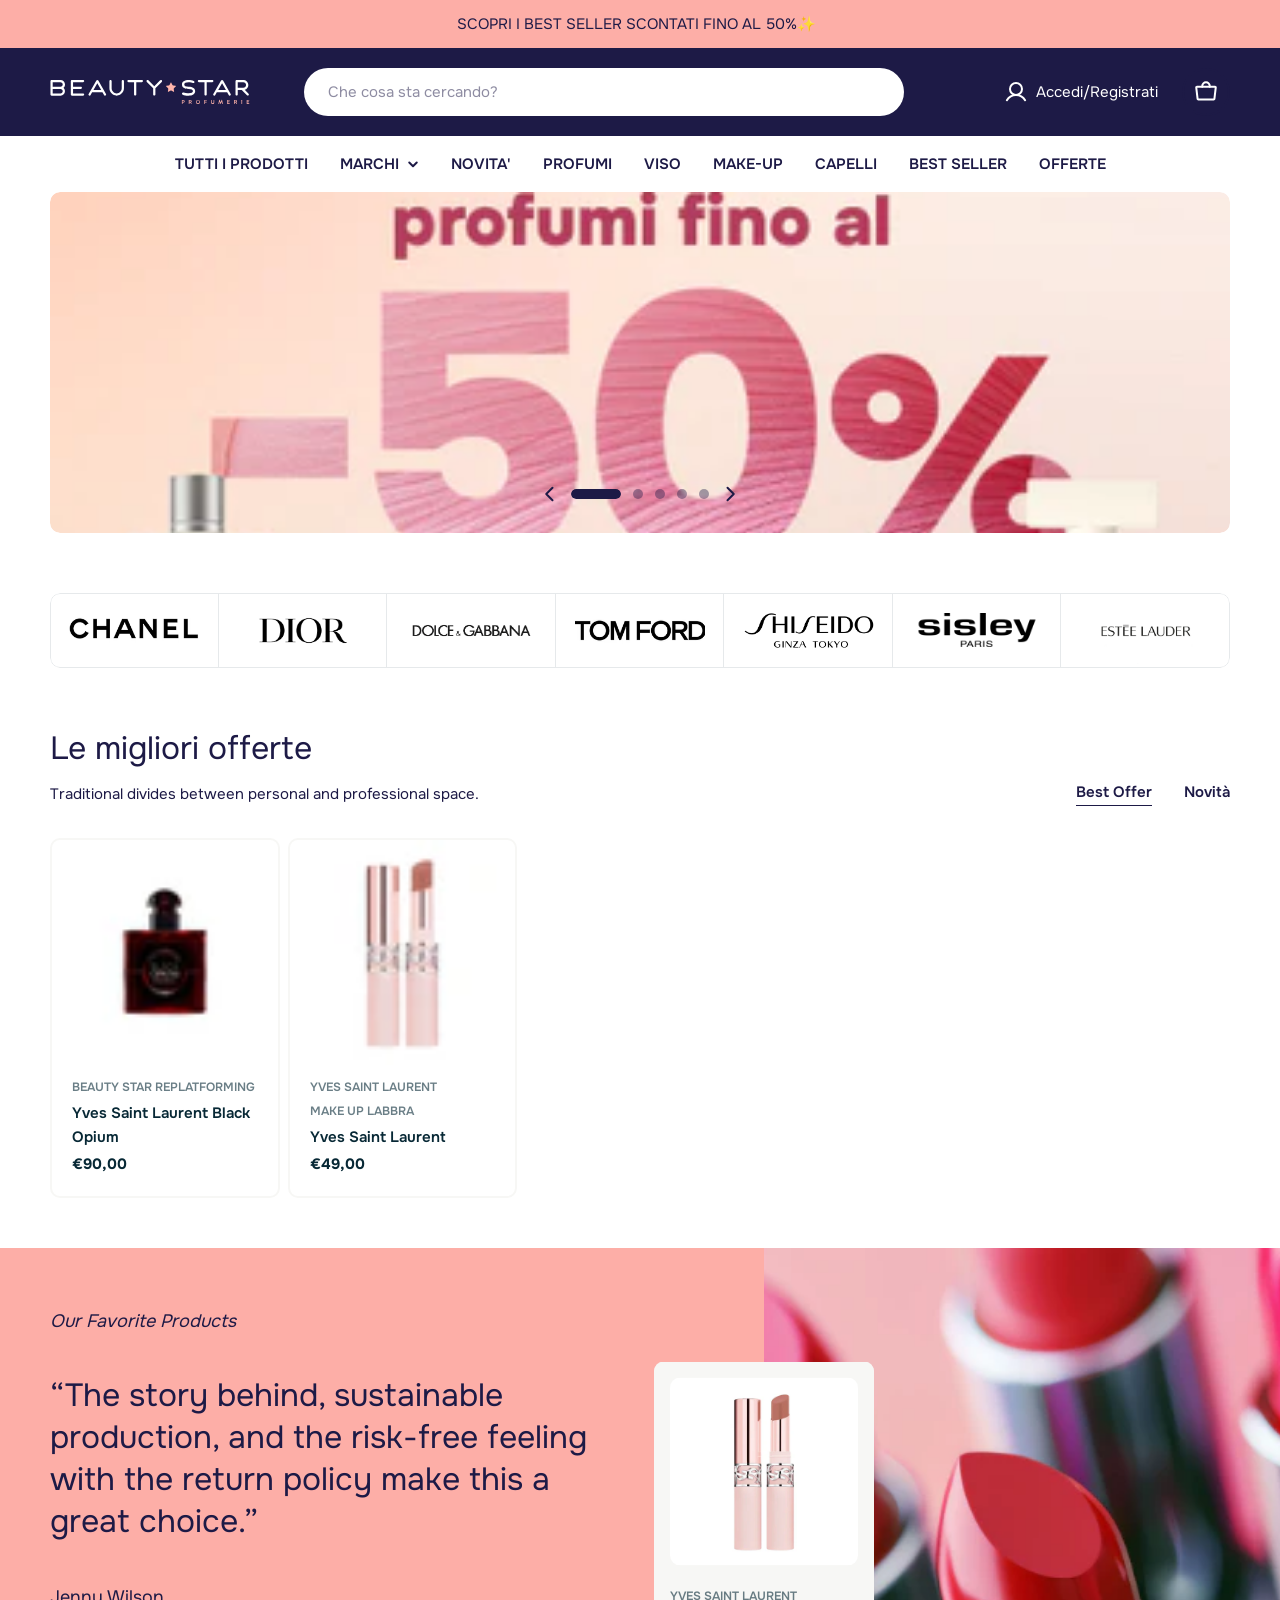
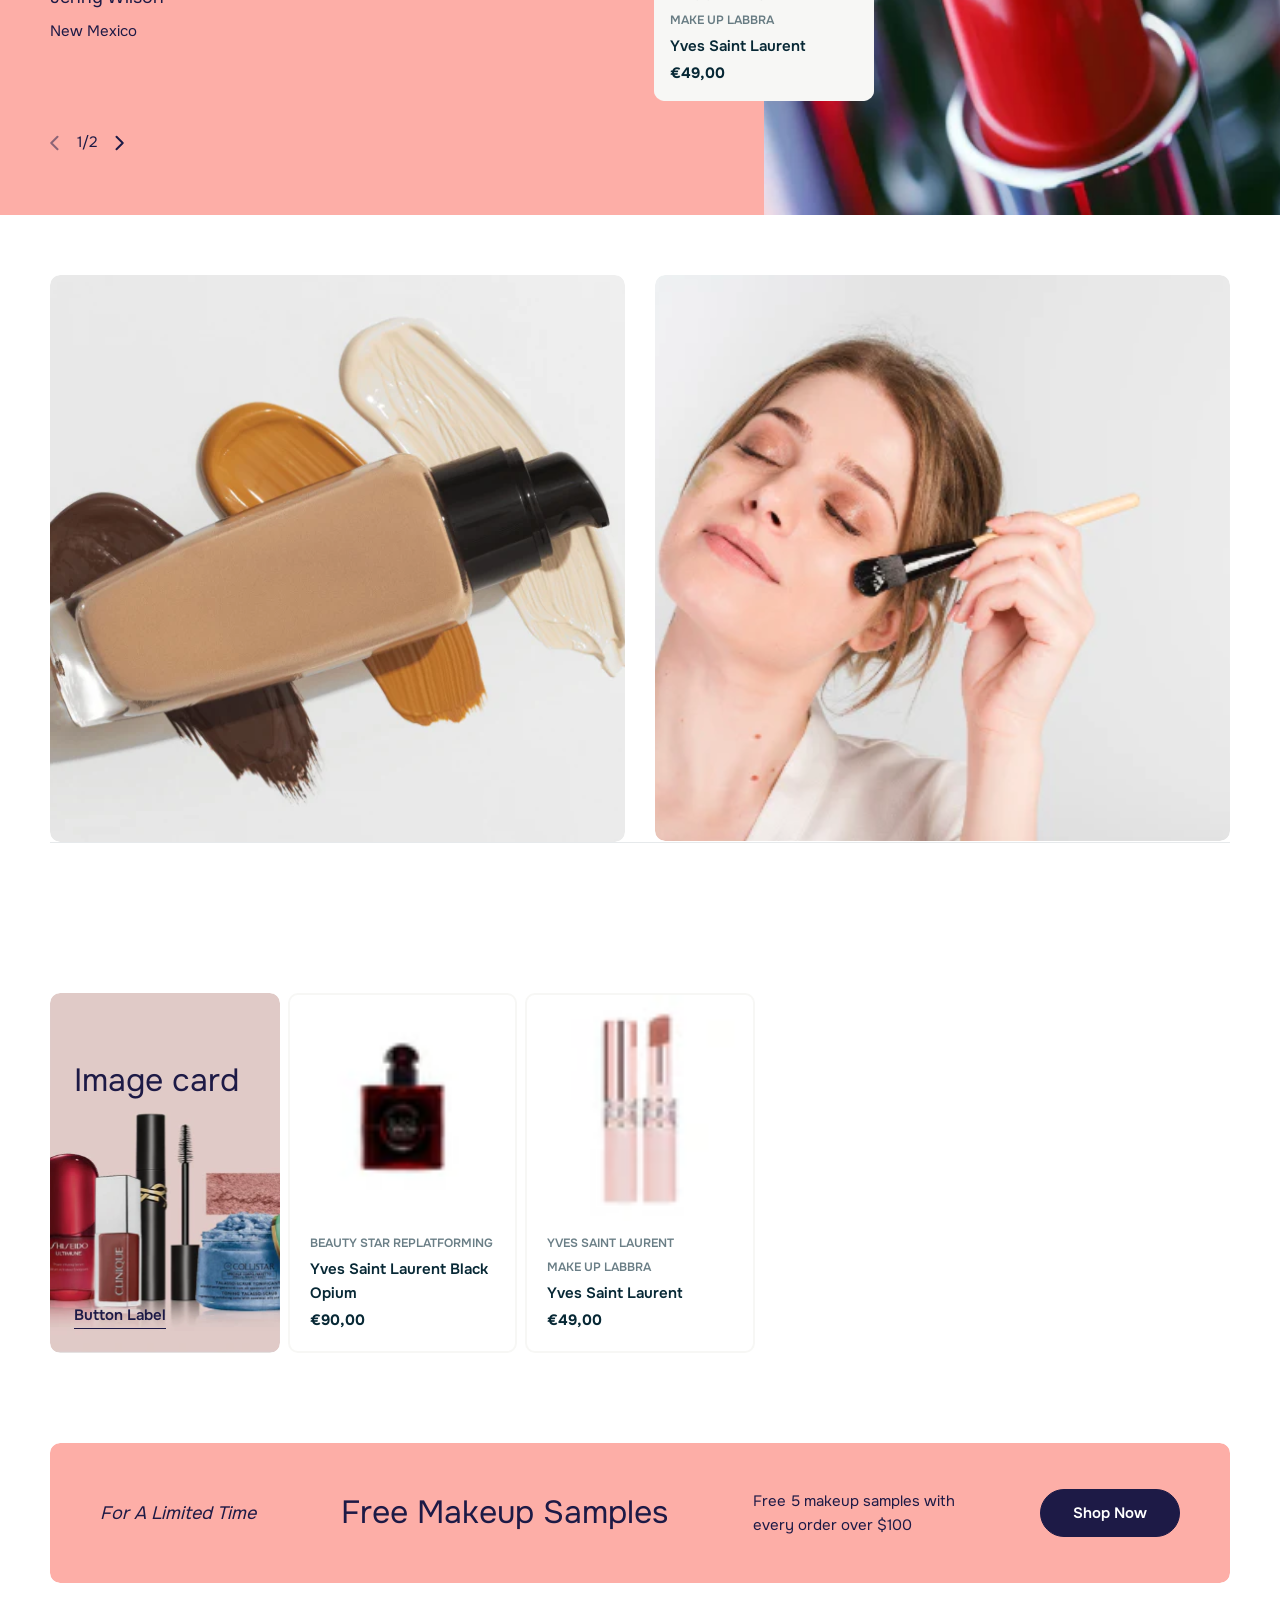
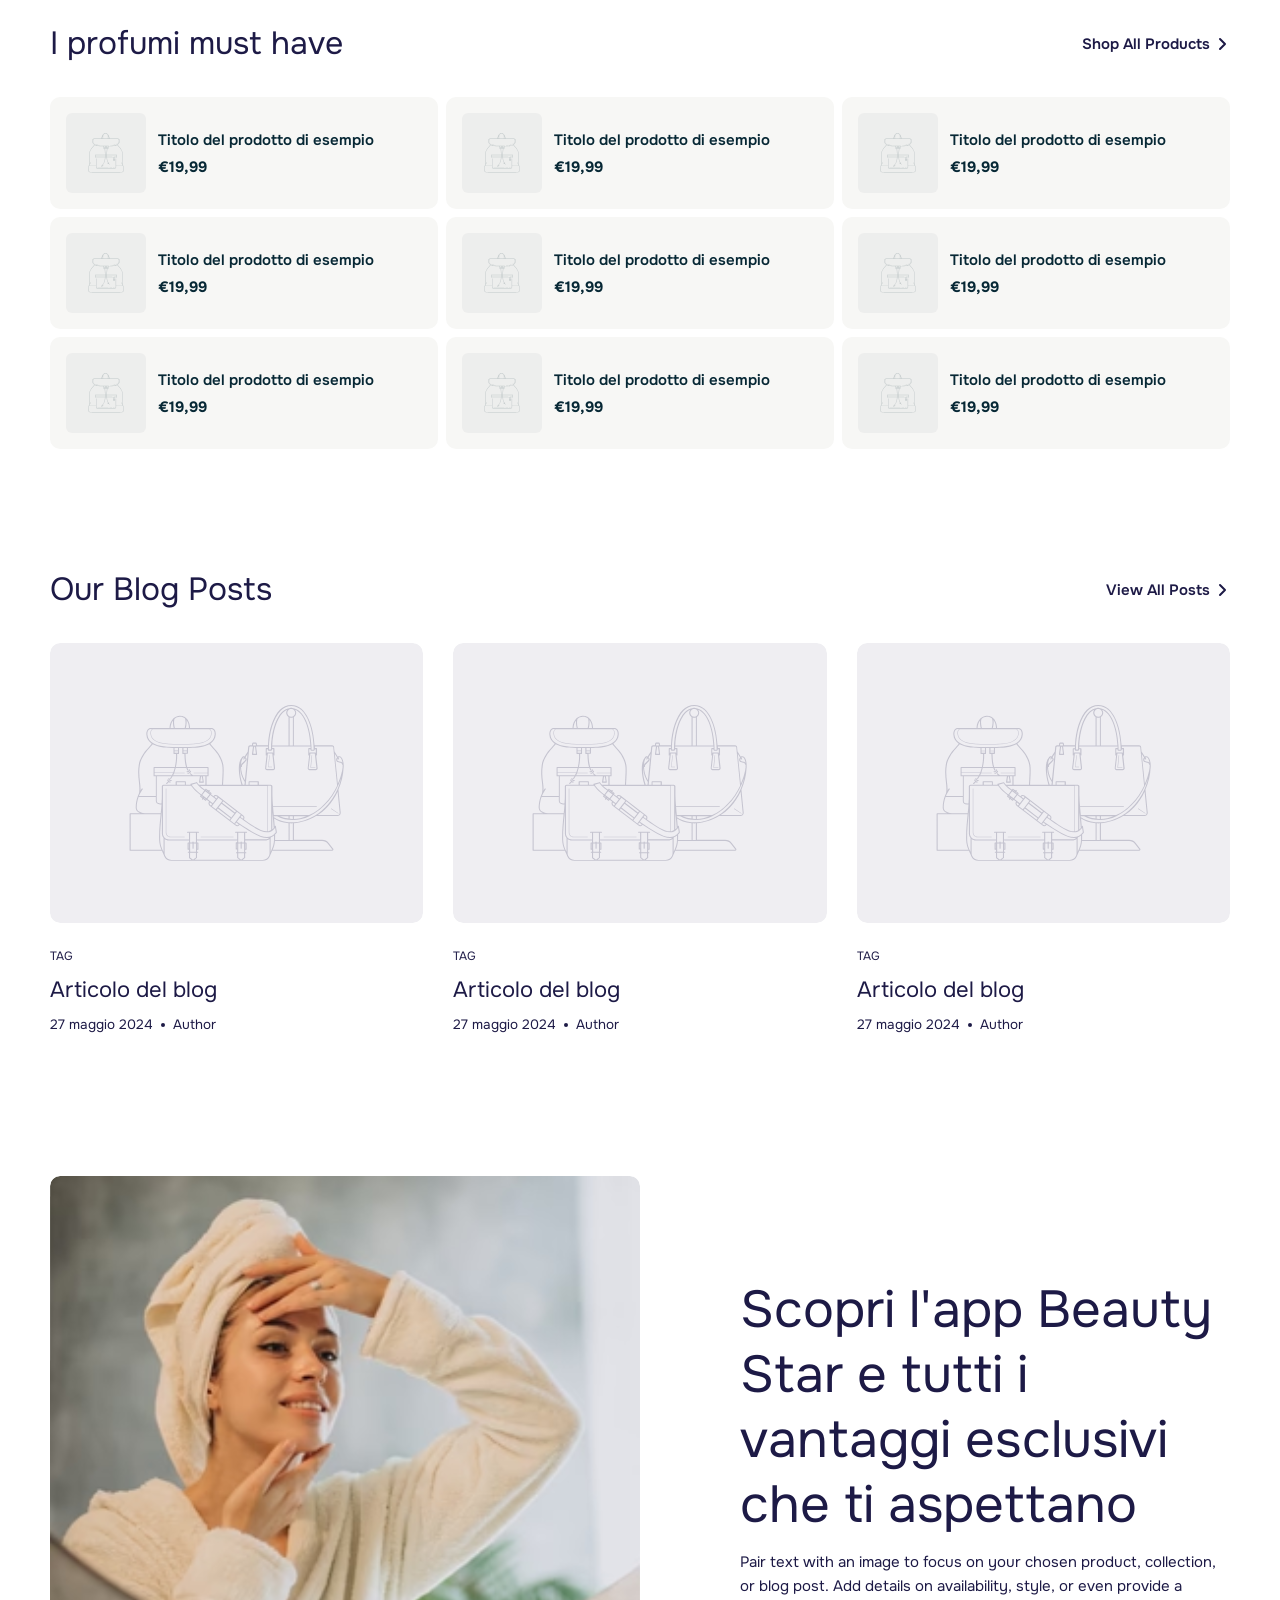
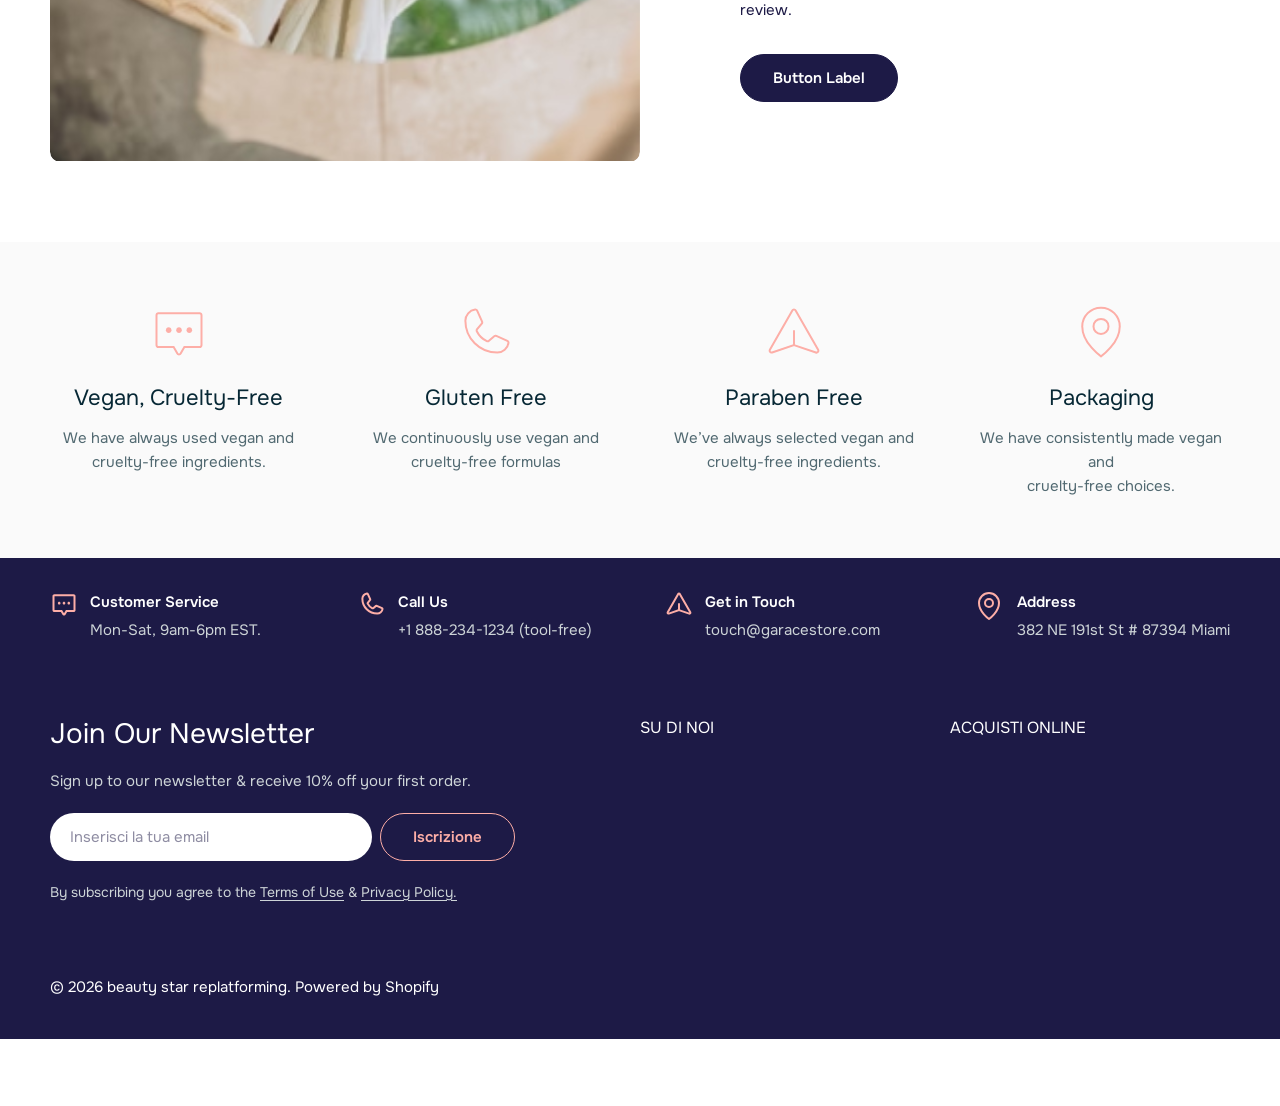
==== commit e244fdc8: "update icon" ====
--- a/index.html
+++ b/index.html
@@ -48,7 +48,7 @@
       --color-button: 29, 26, 70;
       --color-button-text: 255, 255, 255;
       --color-secondary-button: 237, 237, 237;
-      --color-secondary-button-border: 29, 26, 70;
+      --color-secondary-button-border: 29, 26, 70gir;
       --color-secondary-button-text: 29, 26, 70;
       --color-button-before: ;
       --color-field: 237, 237, 237;
@@ -2107,14 +2107,9 @@
 
                     </button><button type="submit"
                       class="btn--inherit search__field-icon absolute search__icon-search flex items-center justify-center predictive-search-icon"
-                      aria-label="Ricerca"><svg xmlns="http://www.w3.org/2000/svg"
-                        class="icon icon-search icon--large icon--thick" viewBox="0 0 24 24" fill="none">
-                        <path
-                          d="M10.875 18.75C15.2242 18.75 18.75 15.2242 18.75 10.875C18.75 6.52576 15.2242 3 10.875 3C6.52576 3 3 6.52576 3 10.875C3 15.2242 6.52576 18.75 10.875 18.75Z"
-                          stroke="currentColor" stroke-width="1.5" stroke-linecap="round" stroke-linejoin="round">
-                        </path>
-                        <path d="M16.4434 16.4453L20.9997 21.0016" stroke="currentColor" stroke-width="1.5"
-                          stroke-linecap="round" stroke-linejoin="round"></path>
+                      aria-label="Ricerca">
+                      <svg xmlns="http://www.w3.org/2000/svg" class="icon icon-search icon--large icon--thick" viewBox="0 0 24 24" fill="none">
+                      	<path d="m15.188 14.688q1.3125-1.3125 1.3125-3.1875t-1.3125-3.1875-3.1875-1.3125-3.1875 1.3125-1.3125 3.1875 1.3125 3.1875 3.1875 1.3125 3.1875-1.3125zm-5.1-1.275q-0.7875-0.7875-0.7875-1.9125t0.7875-1.9125 1.9125-0.7875 1.9125 0.7875 0.7875 1.9125-0.7875 1.9125-1.9125 0.7875-1.9125-0.7875zm-4.7375 3.55q-3-2.0375-4.35-5.4625 1.35-3.425 4.35-5.4625t6.65-2.0375 6.65 2.0375 4.35 5.4625q-1.35 3.425-4.35 5.4625t-6.65 2.0375-6.65-2.0375zm6.65-5.4625m5.1875 4.0125q2.3625-1.4875 3.6125-4.0125-1.25-2.525-3.6125-4.0125t-5.1875-1.4875-5.1875 1.4875-3.6125 4.0125q1.25 2.525 3.6125 4.0125t5.1875 1.4875 5.1875-1.4875z"/>
                       </svg>
                     </button>
                   </div>
@@ -2670,7 +2665,8 @@
                   tabindex="0" role="button" aria-label="Go to slide 2"></span><span class="swiper-pagination-bullet"
                   tabindex="0" role="button" aria-label="Go to slide 3"></span><span class="swiper-pagination-bullet"
                   tabindex="0" role="button" aria-label="Go to slide 4"></span><span class="swiper-pagination-bullet"
-                  tabindex="0" role="button" aria-label="Go to slide 5"></span></div>
+                  tabindex="0" role="button" aria-label="Go to slide 5"></span>
+              </div>
               <button class="swiper-button swiper-button-next swiper-button--blank" name="next" aria-label="Next slide"
                 tabindex="0" aria-controls="swiper-wrapper-c10db869d2a3478da">
                 <svg class="icon icon-caret-right rtl-flip-x icon--medium icon--thick " viewBox="0 0 20 20" fill="none"
@@ -2892,7 +2888,8 @@
                     <div class="tabs-nav__inner flex flex-wrap md:justify-end swipe-mobile__inner" role="tablist">
                       <button class="tabs__btn focus-inset btn btn--underline active" role="tab" data-index="0">Best
                         Offer</button><button class="tabs__btn focus-inset btn btn--underline" role="tab"
-                        data-index="1">Novità</button></div>
+                        data-index="1">Novità</button>
+                    </div>
                   </div>
                 </motion-element>
               </div>
@@ -2938,14 +2935,9 @@
                                 aria-label="Visualizzazione rapida"
                                 aria-controls="QuickView-15484844605766-template--27494394790214__featured_collection_bdaamt"
                                 aria-haspopup="dialog" type="button">
-                                <span class="btn__text flex gap-1 items-center"><svg xmlns="http://www.w3.org/2000/svg"
-                                    class="icon icon-search icon--large icon--thick" viewBox="0 0 24 24" fill="none">
-                                    <path
-                                      d="M10.875 18.75C15.2242 18.75 18.75 15.2242 18.75 10.875C18.75 6.52576 15.2242 3 10.875 3C6.52576 3 3 6.52576 3 10.875C3 15.2242 6.52576 18.75 10.875 18.75Z"
-                                      stroke="currentColor" stroke-width="1.5" stroke-linecap="round"
-                                      stroke-linejoin="round"></path>
-                                    <path d="M16.4434 16.4453L20.9997 21.0016" stroke="currentColor" stroke-width="1.5"
-                                      stroke-linecap="round" stroke-linejoin="round"></path>
+                                <span class="btn__text flex gap-1 items-center">
+                                  <svg xmlns="http://www.w3.org/2000/svg" class="icon icon-search icon--large icon--thick" viewBox="0 0 24 24" fill="none">
+                                  	<path d="m15.188 14.688q1.3125-1.3125 1.3125-3.1875t-1.3125-3.1875-3.1875-1.3125-3.1875 1.3125-1.3125 3.1875 1.3125 3.1875 3.1875 1.3125 3.1875-1.3125zm-5.1-1.275q-0.7875-0.7875-0.7875-1.9125t0.7875-1.9125 1.9125-0.7875 1.9125 0.7875 0.7875 1.9125-0.7875 1.9125-1.9125 0.7875-1.9125-0.7875zm-4.7375 3.55q-3-2.0375-4.35-5.4625 1.35-3.425 4.35-5.4625t6.65-2.0375 6.65 2.0375 4.35 5.4625q-1.35 3.425-4.35 5.4625t-6.65 2.0375-6.65-2.0375zm6.65-5.4625m5.1875 4.0125q2.3625-1.4875 3.6125-4.0125-1.25-2.525-3.6125-4.0125t-5.1875-1.4875-5.1875 1.4875-3.6125 4.0125q1.25 2.525 3.6125 4.0125t5.1875 1.4875 5.1875-1.4875z"/>
                                   </svg>
                                 </span>
                               </button>
@@ -3133,14 +3125,9 @@
                                 aria-label="Visualizzazione rapida"
                                 aria-controls="QuickView-15485157081414-template--27494394790214__featured_collection_bdaamt"
                                 aria-haspopup="dialog" type="button">
-                                <span class="btn__text flex gap-1 items-center"><svg xmlns="http://www.w3.org/2000/svg"
-                                    class="icon icon-search icon--large icon--thick" viewBox="0 0 24 24" fill="none">
-                                    <path
-                                      d="M10.875 18.75C15.2242 18.75 18.75 15.2242 18.75 10.875C18.75 6.52576 15.2242 3 10.875 3C6.52576 3 3 6.52576 3 10.875C3 15.2242 6.52576 18.75 10.875 18.75Z"
-                                      stroke="currentColor" stroke-width="1.5" stroke-linecap="round"
-                                      stroke-linejoin="round"></path>
-                                    <path d="M16.4434 16.4453L20.9997 21.0016" stroke="currentColor" stroke-width="1.5"
-                                      stroke-linecap="round" stroke-linejoin="round"></path>
+                                <span class="btn__text flex gap-1 items-center">
+                                  <svg xmlns="http://www.w3.org/2000/svg" class="icon icon-search icon--large icon--thick" viewBox="0 0 24 24" fill="none">
+                                  	<path d="m15.188 14.688q1.3125-1.3125 1.3125-3.1875t-1.3125-3.1875-3.1875-1.3125-3.1875 1.3125-1.3125 3.1875 1.3125 3.1875 3.1875 1.3125 3.1875-1.3125zm-5.1-1.275q-0.7875-0.7875-0.7875-1.9125t0.7875-1.9125 1.9125-0.7875 1.9125 0.7875 0.7875 1.9125-0.7875 1.9125-1.9125 0.7875-1.9125-0.7875zm-4.7375 3.55q-3-2.0375-4.35-5.4625 1.35-3.425 4.35-5.4625t6.65-2.0375 6.65 2.0375 4.35 5.4625q-1.35 3.425-4.35 5.4625t-6.65 2.0375-6.65-2.0375zm6.65-5.4625m5.1875 4.0125q2.3625-1.4875 3.6125-4.0125-1.25-2.525-3.6125-4.0125t-5.1875-1.4875-5.1875 1.4875-3.6125 4.0125q1.25 2.525 3.6125 4.0125t5.1875 1.4875 5.1875-1.4875z"/>
                                   </svg>
                                 </span>
                               </button>
@@ -3308,15 +3295,9 @@
                                   aria-label="Visualizzazione rapida"
                                   aria-controls="QuickView-15484844605766-template--27494394790214__featured_collection_bdaamt"
                                   aria-haspopup="dialog" type="button">
-                                  <span class="btn__text flex gap-1 items-center"><svg
-                                      xmlns="http://www.w3.org/2000/svg"
-                                      class="icon icon-search icon--large icon--thick" viewBox="0 0 24 24" fill="none">
-                                      <path
-                                        d="M10.875 18.75C15.2242 18.75 18.75 15.2242 18.75 10.875C18.75 6.52576 15.2242 3 10.875 3C6.52576 3 3 6.52576 3 10.875C3 15.2242 6.52576 18.75 10.875 18.75Z"
-                                        stroke="currentColor" stroke-width="1.5" stroke-linecap="round"
-                                        stroke-linejoin="round"></path>
-                                      <path d="M16.4434 16.4453L20.9997 21.0016" stroke="currentColor"
-                                        stroke-width="1.5" stroke-linecap="round" stroke-linejoin="round"></path>
+                                  <span class="btn__text flex gap-1 items-center">
+                                    <svg xmlns="http://www.w3.org/2000/svg" class="icon icon-search icon--large icon--thick" viewBox="0 0 24 24" fill="none">
+                                    	<path d="m15.188 14.688q1.3125-1.3125 1.3125-3.1875t-1.3125-3.1875-3.1875-1.3125-3.1875 1.3125-1.3125 3.1875 1.3125 3.1875 3.1875 1.3125 3.1875-1.3125zm-5.1-1.275q-0.7875-0.7875-0.7875-1.9125t0.7875-1.9125 1.9125-0.7875 1.9125 0.7875 0.7875 1.9125-0.7875 1.9125-1.9125 0.7875-1.9125-0.7875zm-4.7375 3.55q-3-2.0375-4.35-5.4625 1.35-3.425 4.35-5.4625t6.65-2.0375 6.65 2.0375 4.35 5.4625q-1.35 3.425-4.35 5.4625t-6.65 2.0375-6.65-2.0375zm6.65-5.4625m5.1875 4.0125q2.3625-1.4875 3.6125-4.0125-1.25-2.525-3.6125-4.0125t-5.1875-1.4875-5.1875 1.4875-3.6125 4.0125q1.25 2.525 3.6125 4.0125t5.1875 1.4875 5.1875-1.4875z"/>
                                     </svg>
                                   </span>
                                 </button>
@@ -3548,14 +3529,9 @@
                               aria-label="Visualizzazione rapida"
                               aria-controls="QuickView-15485157081414-template--27494394790214__favorite_products_aMfFMzproduct_D8QWtT"
                               aria-haspopup="dialog">
-                              <span class="btn__text flex gap-1 items-center"><svg xmlns="http://www.w3.org/2000/svg"
-                                  class="icon icon-search icon--large icon--thick" viewBox="0 0 24 24" fill="none">
-                                  <path
-                                    d="M10.875 18.75C15.2242 18.75 18.75 15.2242 18.75 10.875C18.75 6.52576 15.2242 3 10.875 3C6.52576 3 3 6.52576 3 10.875C3 15.2242 6.52576 18.75 10.875 18.75Z"
-                                    stroke="currentColor" stroke-width="1.5" stroke-linecap="round"
-                                    stroke-linejoin="round"></path>
-                                  <path d="M16.4434 16.4453L20.9997 21.0016" stroke="currentColor" stroke-width="1.5"
-                                    stroke-linecap="round" stroke-linejoin="round"></path>
+                              <span class="btn__text flex gap-1 items-center">
+                                <svg xmlns="http://www.w3.org/2000/svg" class="icon icon-search icon--large icon--thick" viewBox="0 0 24 24" fill="none">
+                                	<path d="m15.188 14.688q1.3125-1.3125 1.3125-3.1875t-1.3125-3.1875-3.1875-1.3125-3.1875 1.3125-1.3125 3.1875 1.3125 3.1875 3.1875 1.3125 3.1875-1.3125zm-5.1-1.275q-0.7875-0.7875-0.7875-1.9125t0.7875-1.9125 1.9125-0.7875 1.9125 0.7875 0.7875 1.9125-0.7875 1.9125-1.9125 0.7875-1.9125-0.7875zm-4.7375 3.55q-3-2.0375-4.35-5.4625 1.35-3.425 4.35-5.4625t6.65-2.0375 6.65 2.0375 4.35 5.4625q-1.35 3.425-4.35 5.4625t-6.65 2.0375-6.65-2.0375zm6.65-5.4625m5.1875 4.0125q2.3625-1.4875 3.6125-4.0125-1.25-2.525-3.6125-4.0125t-5.1875-1.4875-5.1875 1.4875-3.6125 4.0125q1.25 2.525 3.6125 4.0125t5.1875 1.4875 5.1875-1.4875z"/>
                                 </svg>
                               </span>
                             </button>
@@ -3728,14 +3704,9 @@
                               aria-label="Visualizzazione rapida"
                               aria-controls="QuickView-15484844605766-template--27494394790214__favorite_products_aMfFMzproduct_Kj3McL"
                               aria-haspopup="dialog">
-                              <span class="btn__text flex gap-1 items-center"><svg xmlns="http://www.w3.org/2000/svg"
-                                  class="icon icon-search icon--large icon--thick" viewBox="0 0 24 24" fill="none">
-                                  <path
-                                    d="M10.875 18.75C15.2242 18.75 18.75 15.2242 18.75 10.875C18.75 6.52576 15.2242 3 10.875 3C6.52576 3 3 6.52576 3 10.875C3 15.2242 6.52576 18.75 10.875 18.75Z"
-                                    stroke="currentColor" stroke-width="1.5" stroke-linecap="round"
-                                    stroke-linejoin="round"></path>
-                                  <path d="M16.4434 16.4453L20.9997 21.0016" stroke="currentColor" stroke-width="1.5"
-                                    stroke-linecap="round" stroke-linejoin="round"></path>
+                              <span class="btn__text flex gap-1 items-center">
+                                <svg xmlns="http://www.w3.org/2000/svg" class="icon icon-search icon--large icon--thick" viewBox="0 0 24 24" fill="none">
+                                	<path d="m15.188 14.688q1.3125-1.3125 1.3125-3.1875t-1.3125-3.1875-3.1875-1.3125-3.1875 1.3125-1.3125 3.1875 1.3125 3.1875 3.1875 1.3125 3.1875-1.3125zm-5.1-1.275q-0.7875-0.7875-0.7875-1.9125t0.7875-1.9125 1.9125-0.7875 1.9125 0.7875 0.7875 1.9125-0.7875 1.9125-1.9125 0.7875-1.9125-0.7875zm-4.7375 3.55q-3-2.0375-4.35-5.4625 1.35-3.425 4.35-5.4625t6.65-2.0375 6.65 2.0375 4.35 5.4625q-1.35 3.425-4.35 5.4625t-6.65 2.0375-6.65-2.0375zm6.65-5.4625m5.1875 4.0125q2.3625-1.4875 3.6125-4.0125-1.25-2.525-3.6125-4.0125t-5.1875-1.4875-5.1875 1.4875-3.6125 4.0125q1.25 2.525 3.6125 4.0125t5.1875 1.4875 5.1875-1.4875z"/>
                                 </svg>
                               </span>
                             </button>
@@ -4008,7 +3979,8 @@
                             srcset="beauty%20star%20replatforming_files/rossetti_003.webp 375w, beauty%20star%20replatforming_files/rossetti.webp 420w, beauty%20star%20replatforming_files/rossetti_007.webp 750w, beauty%20star%20replatforming_files/rossetti_004.webp 840w, beauty%20star%20replatforming_files/rossetti_005.webp 1100w, beauty%20star%20replatforming_files/rossetti_008.webp 1500w, beauty%20star%20replatforming_files/rossetti_002.webp 1780w, beauty%20star%20replatforming_files/rossetti_006.webp 2000w"
                             width="364" height="368.00000000000006" loading="lazy" fetchpriority="low" sizes="100vw"
                             is="image-lazy" class="motion-reduce w-full h-full loaded"></picture>
-                      </motion-element></div>
+                      </motion-element>
+                    </div>
                   </div>
                   <div class="swiper-slide swiper-slide-next" data-index="1" style="width: 774px;" role="group"
                     aria-label="2 / 2">
@@ -4022,7 +3994,8 @@
                             srcset="beauty%20star%20replatforming_files/69ca2b352026280d6138d51c.avif 375w, beauty%20star%20replatforming_files/69ca2b352026280d6138d51c_002.avif 420w, beauty%20star%20replatforming_files/69ca2b352026280d6138d51c_004.webp 750w, beauty%20star%20replatforming_files/69ca2b352026280d6138d51c_006.webp 840w, beauty%20star%20replatforming_files/69ca2b352026280d6138d51c_005.webp 1100w, beauty%20star%20replatforming_files/69ca2b352026280d6138d51c_002.webp 1500w, beauty%20star%20replatforming_files/69ca2b352026280d6138d51c_003.webp 1780w, beauty%20star%20replatforming_files/69ca2b352026280d6138d51c.webp 2000w"
                             width="937" height="406.0" loading="lazy" fetchpriority="low" sizes="100vw" is="image-lazy"
                             class="motion-reduce w-full h-full loaded"></picture>
-                      </motion-element></div>
+                      </motion-element>
+                    </div>
                   </div>
                 </div>
                 <span class="swiper-notification" aria-live="assertive" aria-atomic="true"></span>
@@ -4249,7 +4222,8 @@
                     <div class="tabs-nav__inner flex flex-wrap md:justify-end swipe-mobile__inner" role="tablist">
                       <button class="tabs__btn focus-inset btn btn--underline active" role="tab" data-index="0">Best
                         Offer</button><button class="tabs__btn focus-inset btn btn--underline" role="tab"
-                        data-index="1">Novità</button></div>
+                        data-index="1">Novità</button>
+                    </div>
                   </div>
                 </motion-element>
               </div>
@@ -4355,14 +4329,9 @@
                                 aria-label="Visualizzazione rapida"
                                 aria-controls="QuickView-15484844605766-template--27494394790214__featured_collection_EXWVy6"
                                 aria-haspopup="dialog" type="button">
-                                <span class="btn__text flex gap-1 items-center"><svg xmlns="http://www.w3.org/2000/svg"
-                                    class="icon icon-search icon--large icon--thick" viewBox="0 0 24 24" fill="none">
-                                    <path
-                                      d="M10.875 18.75C15.2242 18.75 18.75 15.2242 18.75 10.875C18.75 6.52576 15.2242 3 10.875 3C6.52576 3 3 6.52576 3 10.875C3 15.2242 6.52576 18.75 10.875 18.75Z"
-                                      stroke="currentColor" stroke-width="1.5" stroke-linecap="round"
-                                      stroke-linejoin="round"></path>
-                                    <path d="M16.4434 16.4453L20.9997 21.0016" stroke="currentColor" stroke-width="1.5"
-                                      stroke-linecap="round" stroke-linejoin="round"></path>
+                                <span class="btn__text flex gap-1 items-center">
+                                  <svg xmlns="http://www.w3.org/2000/svg" class="icon icon-search icon--large icon--thick" viewBox="0 0 24 24" fill="none">
+                                  	<path d="m15.188 14.688q1.3125-1.3125 1.3125-3.1875t-1.3125-3.1875-3.1875-1.3125-3.1875 1.3125-1.3125 3.1875 1.3125 3.1875 3.1875 1.3125 3.1875-1.3125zm-5.1-1.275q-0.7875-0.7875-0.7875-1.9125t0.7875-1.9125 1.9125-0.7875 1.9125 0.7875 0.7875 1.9125-0.7875 1.9125-1.9125 0.7875-1.9125-0.7875zm-4.7375 3.55q-3-2.0375-4.35-5.4625 1.35-3.425 4.35-5.4625t6.65-2.0375 6.65 2.0375 4.35 5.4625q-1.35 3.425-4.35 5.4625t-6.65 2.0375-6.65-2.0375zm6.65-5.4625m5.1875 4.0125q2.3625-1.4875 3.6125-4.0125-1.25-2.525-3.6125-4.0125t-5.1875-1.4875-5.1875 1.4875-3.6125 4.0125q1.25 2.525 3.6125 4.0125t5.1875 1.4875 5.1875-1.4875z"/>
                                   </svg>
                                 </span>
                               </button>
@@ -4550,14 +4519,9 @@
                                 aria-label="Visualizzazione rapida"
                                 aria-controls="QuickView-15485157081414-template--27494394790214__featured_collection_EXWVy6"
                                 aria-haspopup="dialog" type="button">
-                                <span class="btn__text flex gap-1 items-center"><svg xmlns="http://www.w3.org/2000/svg"
-                                    class="icon icon-search icon--large icon--thick" viewBox="0 0 24 24" fill="none">
-                                    <path
-                                      d="M10.875 18.75C15.2242 18.75 18.75 15.2242 18.75 10.875C18.75 6.52576 15.2242 3 10.875 3C6.52576 3 3 6.52576 3 10.875C3 15.2242 6.52576 18.75 10.875 18.75Z"
-                                      stroke="currentColor" stroke-width="1.5" stroke-linecap="round"
-                                      stroke-linejoin="round"></path>
-                                    <path d="M16.4434 16.4453L20.9997 21.0016" stroke="currentColor" stroke-width="1.5"
-                                      stroke-linecap="round" stroke-linejoin="round"></path>
+                                <span class="btn__text flex gap-1 items-center">
+                                  <svg xmlns="http://www.w3.org/2000/svg" class="icon icon-search icon--large icon--thick" viewBox="0 0 24 24" fill="none">
+                                  	<path d="m15.188 14.688q1.3125-1.3125 1.3125-3.1875t-1.3125-3.1875-3.1875-1.3125-3.1875 1.3125-1.3125 3.1875 1.3125 3.1875 3.1875 1.3125 3.1875-1.3125zm-5.1-1.275q-0.7875-0.7875-0.7875-1.9125t0.7875-1.9125 1.9125-0.7875 1.9125 0.7875 0.7875 1.9125-0.7875 1.9125-1.9125 0.7875-1.9125-0.7875zm-4.7375 3.55q-3-2.0375-4.35-5.4625 1.35-3.425 4.35-5.4625t6.65-2.0375 6.65 2.0375 4.35 5.4625q-1.35 3.425-4.35 5.4625t-6.65 2.0375-6.65-2.0375zm6.65-5.4625m5.1875 4.0125q2.3625-1.4875 3.6125-4.0125-1.25-2.525-3.6125-4.0125t-5.1875-1.4875-5.1875 1.4875-3.6125 4.0125q1.25 2.525 3.6125 4.0125t5.1875 1.4875 5.1875-1.4875z"/>
                                   </svg>
                                 </span>
                               </button>
@@ -6407,7 +6371,8 @@
             <div id="CartDrawerBody-sections--27494395445574__cart-drawer" class="flex flex-col gap-6 flex-grow hidden">
               <cart-items class="flex-grow">
                 <ul role="list" class="flex flex-col gap-6"></ul>
-              </cart-items></div>
+              </cart-items>
+            </div>
           </div>
           <div id="CartDrawerFooter-sections--27494395445574__cart-drawer"
             class="drawer__footer cart-drawer__footer grid gap-3 hidden">
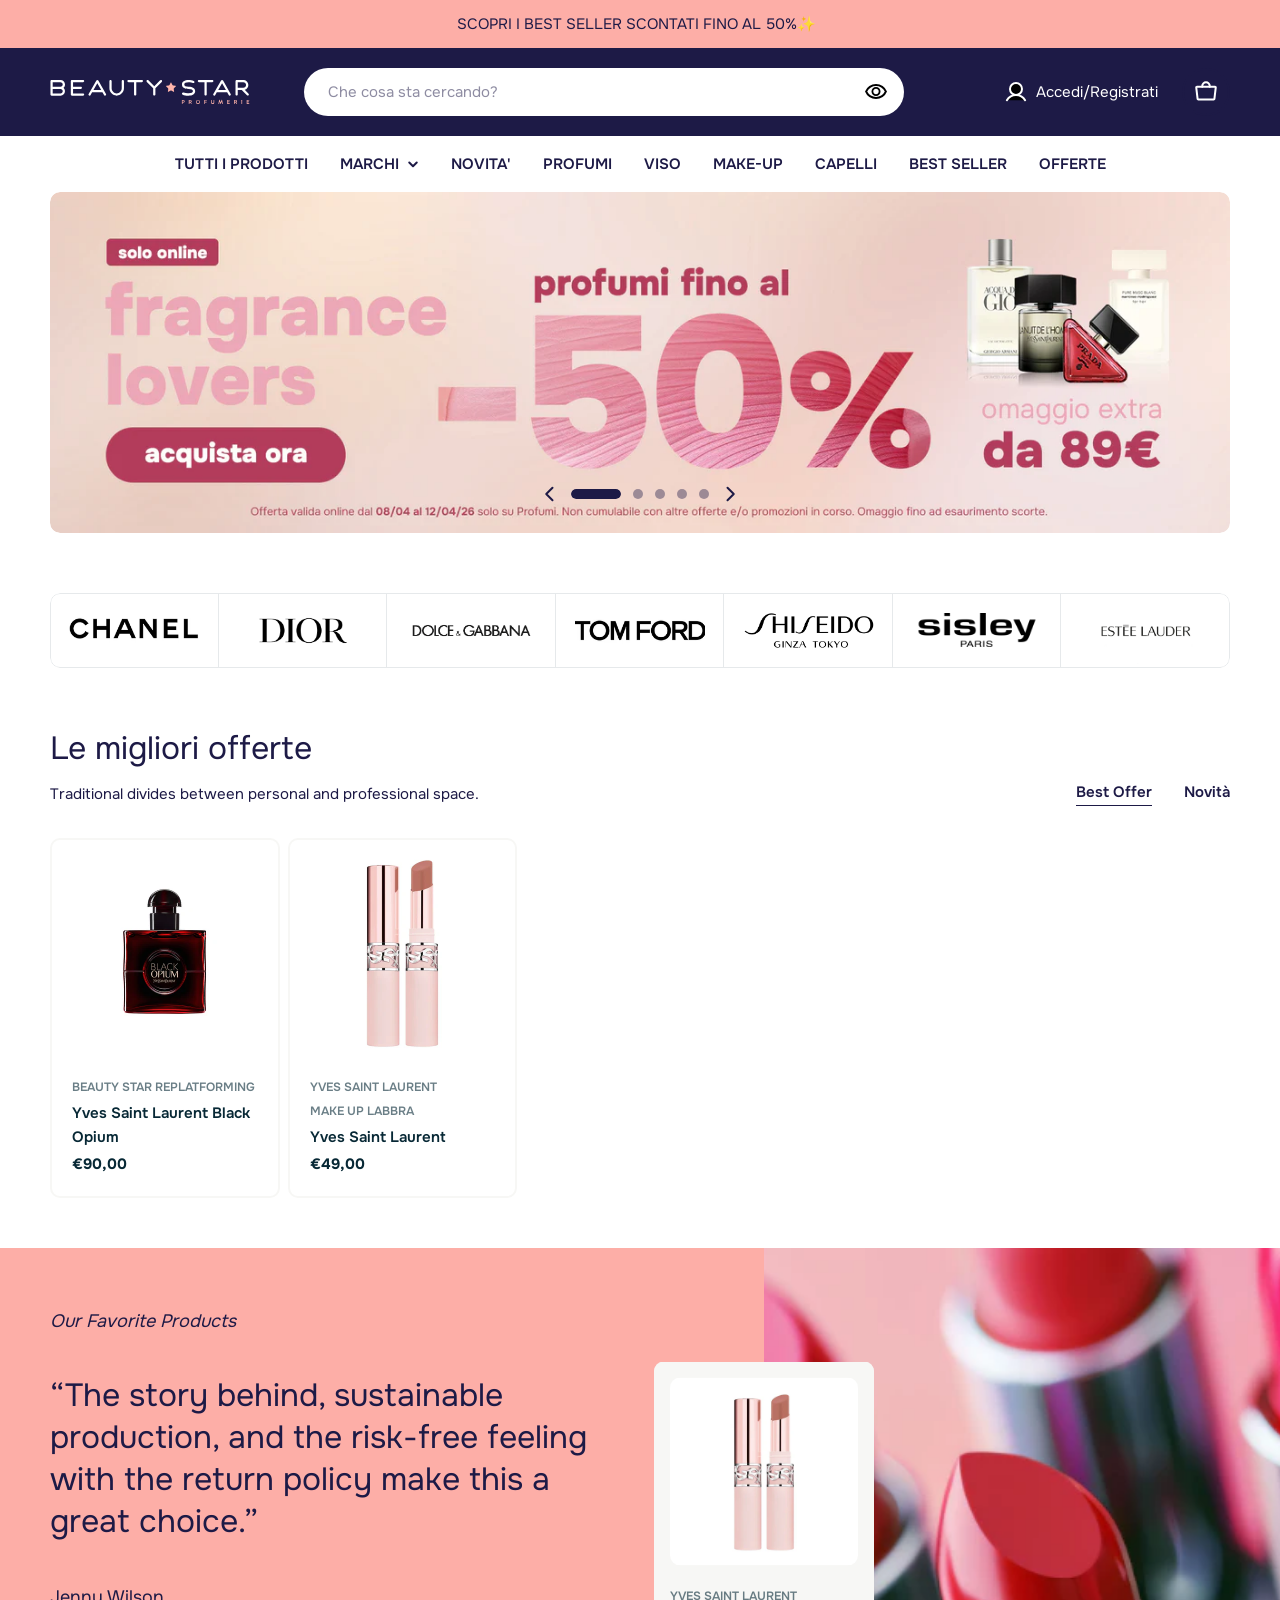
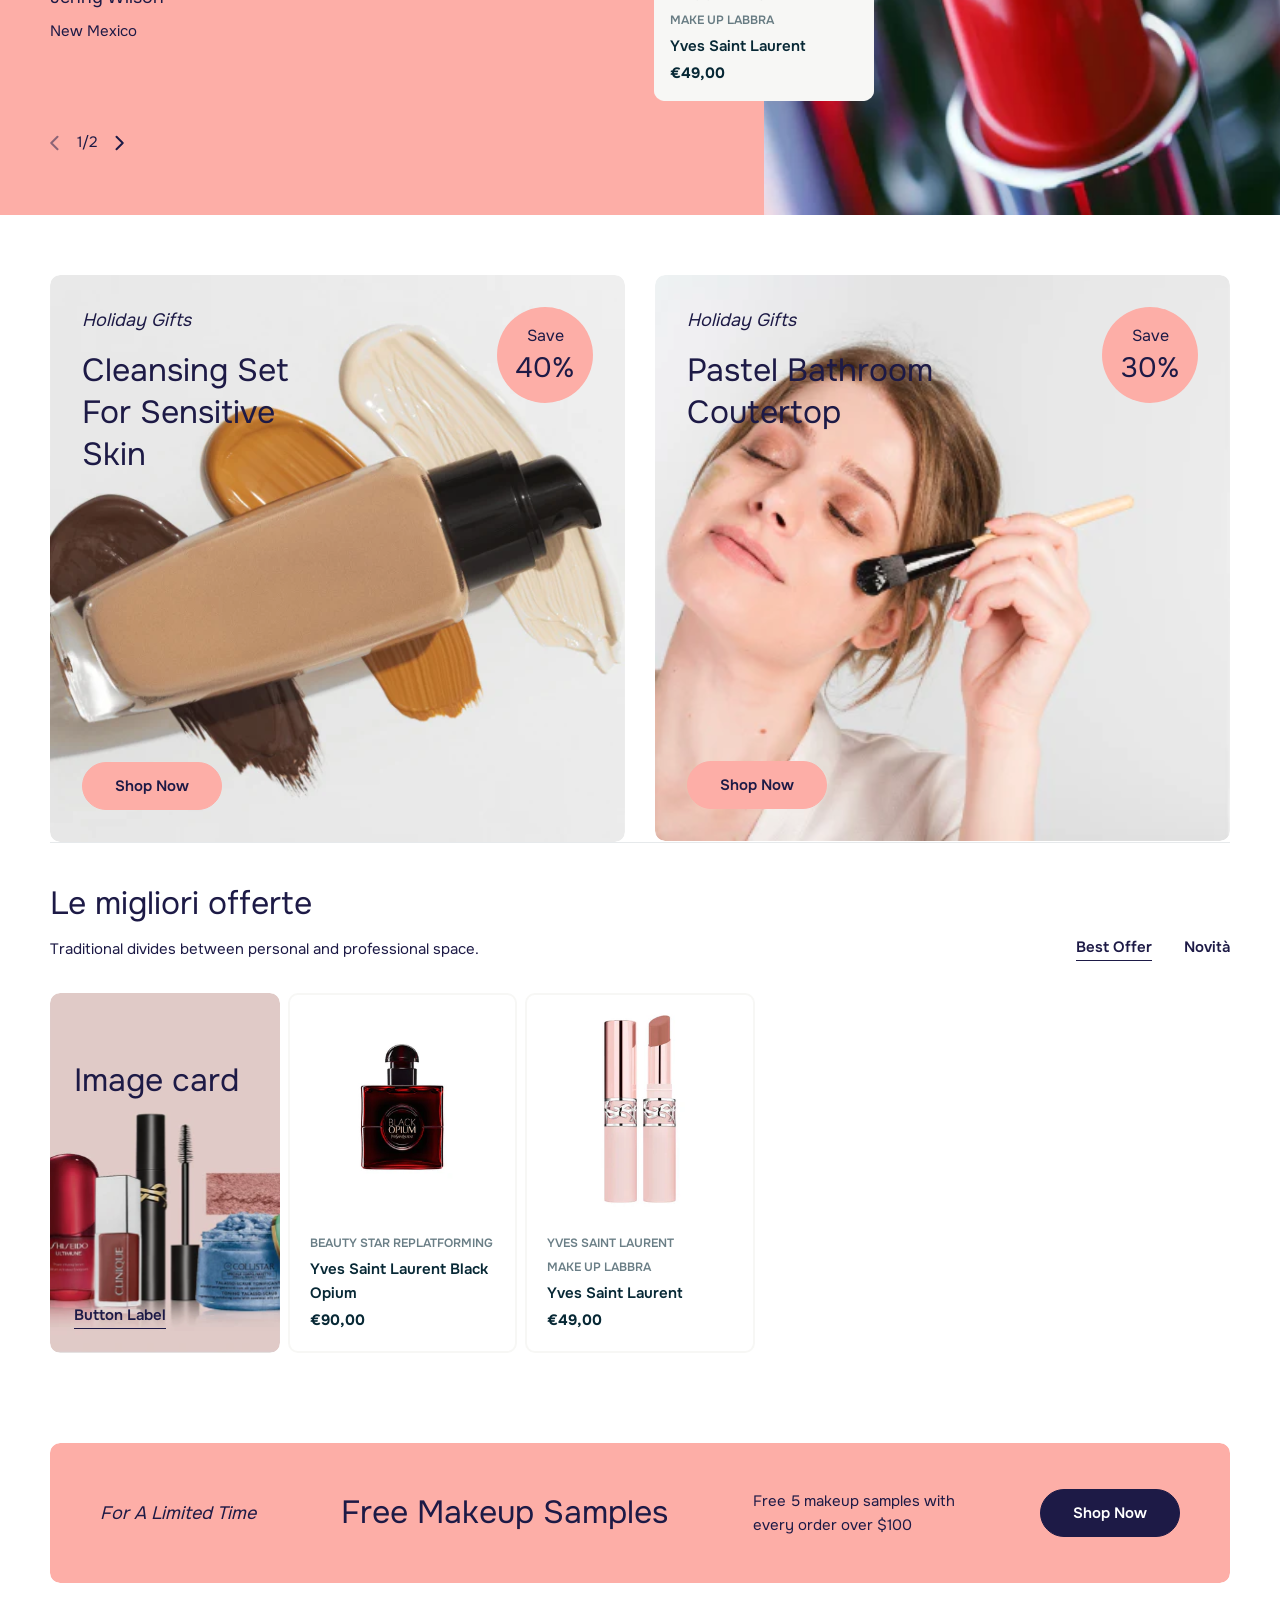
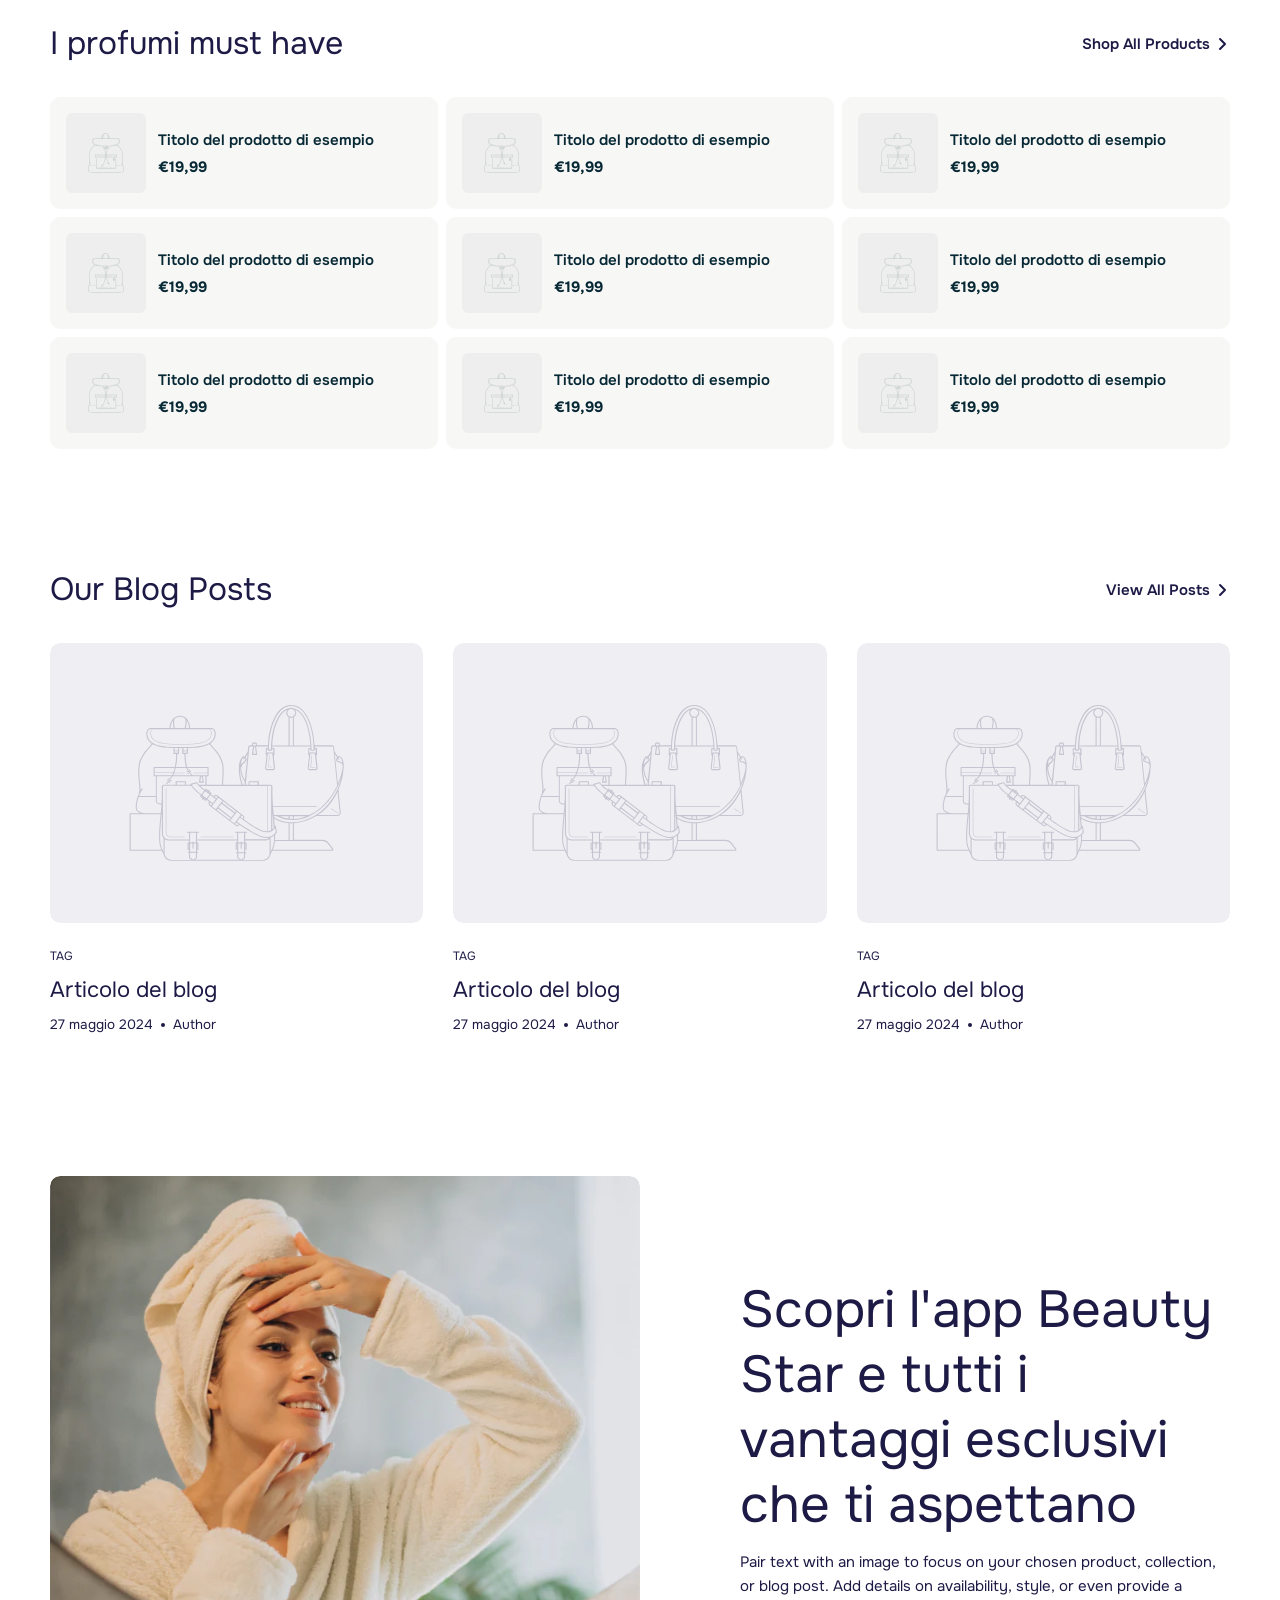
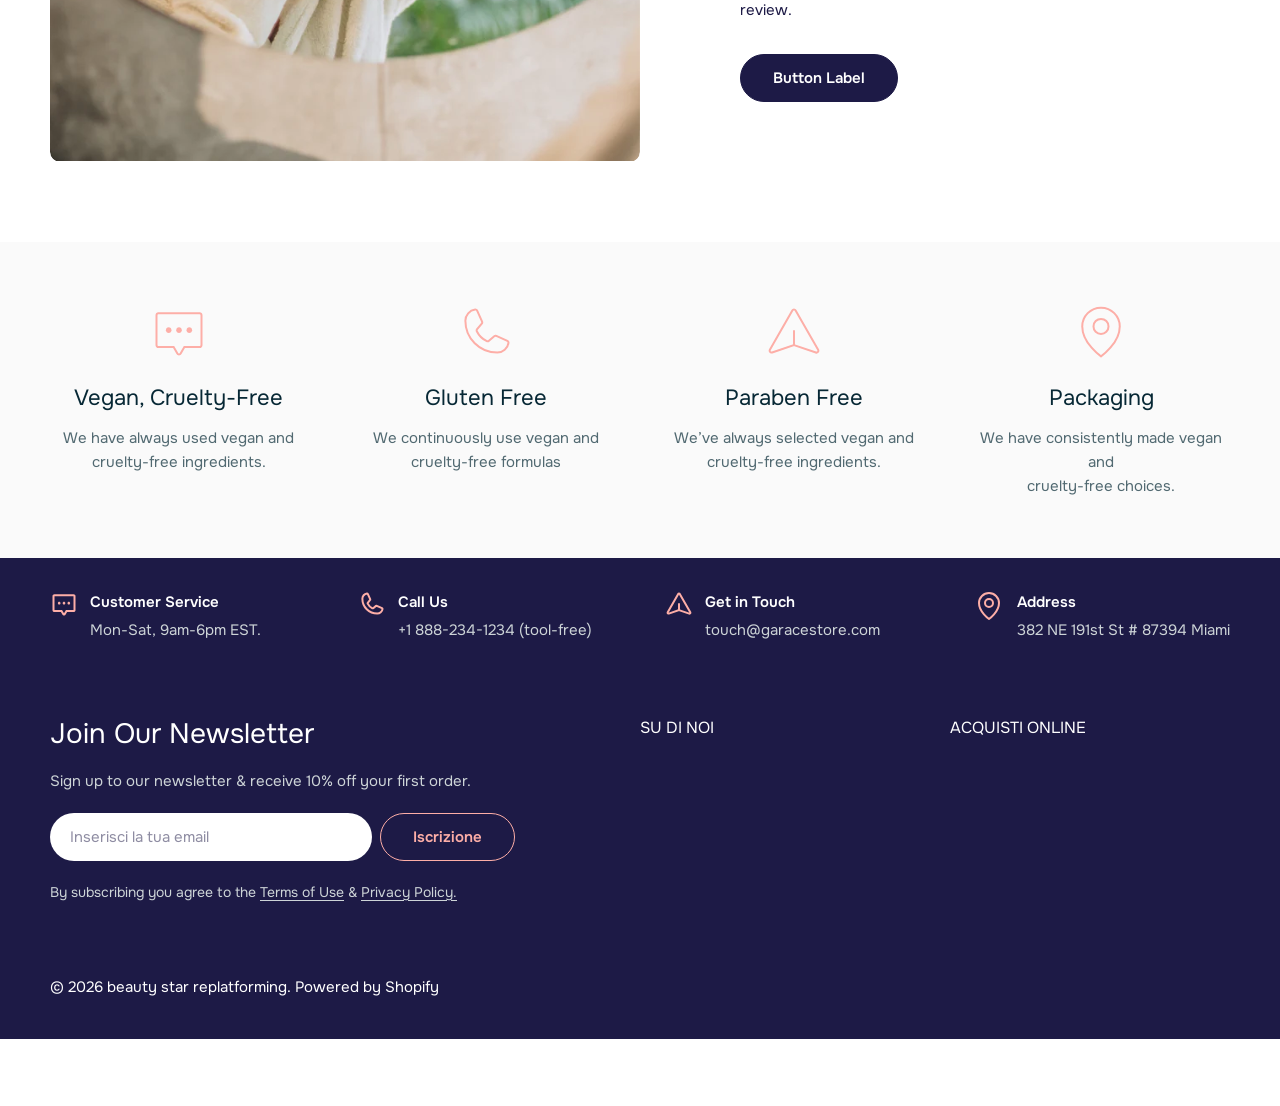
==== commit 4ceec6d0: "update css" ====
--- a/index.html
+++ b/index.html
@@ -2108,7 +2108,7 @@
                     </button><button type="submit"
                       class="btn--inherit search__field-icon absolute search__icon-search flex items-center justify-center predictive-search-icon"
                       aria-label="Ricerca">
-                      <svg xmlns="http://www.w3.org/2000/svg" class="icon icon-search icon--large icon--thick" viewBox="0 0 24 24" fill="none">
+                      <svg xmlns="http://www.w3.org/2000/svg" class="icon icon-search icon--large icon--thick" viewBox="0 0 24 24">
                       	<path d="m15.188 14.688q1.3125-1.3125 1.3125-3.1875t-1.3125-3.1875-3.1875-1.3125-3.1875 1.3125-1.3125 3.1875 1.3125 3.1875 3.1875 1.3125 3.1875-1.3125zm-5.1-1.275q-0.7875-0.7875-0.7875-1.9125t0.7875-1.9125 1.9125-0.7875 1.9125 0.7875 0.7875 1.9125-0.7875 1.9125-1.9125 0.7875-1.9125-0.7875zm-4.7375 3.55q-3-2.0375-4.35-5.4625 1.35-3.425 4.35-5.4625t6.65-2.0375 6.65 2.0375 4.35 5.4625q-1.35 3.425-4.35 5.4625t-6.65 2.0375-6.65-2.0375zm6.65-5.4625m5.1875 4.0125q2.3625-1.4875 3.6125-4.0125-1.25-2.525-3.6125-4.0125t-5.1875-1.4875-5.1875 1.4875-3.6125 4.0125q1.25 2.525 3.6125 4.0125t5.1875 1.4875 5.1875-1.4875z"/>
                       </svg>
                     </button>
@@ -2138,7 +2138,7 @@
             <div class="header__buttons flex items-center justify-center"><a
                 href="https://beauty-star-replatforming.myshopify.com/customer_authentication/redirect?locale=it&amp;region_country=IT"
                 class="account-button reversed-link flex items-center justify-center gap-2" aria-label="Account"><svg
-                  class="icon icon-account icon--large icon--thick shrink-0" viewBox="0 0 24 24" fill="none"
+                  class="icon icon-account icon--large icon--thick shrink-0" viewBox="0 0 24 24"
                   xmlns="http://www.w3.org/2000/svg">
                   <path
                     d="M12 15C15.3137 15 18 12.3137 18 9C18 5.68629 15.3137 3 12 3C8.68629 3 6 5.68629 6 9C6 12.3137 8.68629 15 12 15Z"
@@ -2353,7 +2353,7 @@
                     <div class="grid gap-4"><a
                         href="https://beauty-star-replatforming.myshopify.com/customer_authentication/redirect?locale=it&amp;region_country=IT"
                         class="account-button flex items-center gap-2"><svg
-                          class="icon icon-account icon--large icon--thick shrink-0" viewBox="0 0 24 24" fill="none"
+                          class="icon icon-account icon--large icon--thick shrink-0" viewBox="0 0 24 24"
                           xmlns="http://www.w3.org/2000/svg">
                           <path
                             d="M12 15C15.3137 15 18 12.3137 18 9C18 5.68629 15.3137 3 12 3C8.68629 3 6 5.68629 6 9C6 12.3137 8.68629 15 12 15Z"
@@ -2936,7 +2936,7 @@
                                 aria-controls="QuickView-15484844605766-template--27494394790214__featured_collection_bdaamt"
                                 aria-haspopup="dialog" type="button">
                                 <span class="btn__text flex gap-1 items-center">
-                                  <svg xmlns="http://www.w3.org/2000/svg" class="icon icon-search icon--large icon--thick" viewBox="0 0 24 24" fill="none">
+                                  <svg xmlns="http://www.w3.org/2000/svg" class="icon icon-search icon--large icon--thick" viewBox="0 0 24 24">
                                   	<path d="m15.188 14.688q1.3125-1.3125 1.3125-3.1875t-1.3125-3.1875-3.1875-1.3125-3.1875 1.3125-1.3125 3.1875 1.3125 3.1875 3.1875 1.3125 3.1875-1.3125zm-5.1-1.275q-0.7875-0.7875-0.7875-1.9125t0.7875-1.9125 1.9125-0.7875 1.9125 0.7875 0.7875 1.9125-0.7875 1.9125-1.9125 0.7875-1.9125-0.7875zm-4.7375 3.55q-3-2.0375-4.35-5.4625 1.35-3.425 4.35-5.4625t6.65-2.0375 6.65 2.0375 4.35 5.4625q-1.35 3.425-4.35 5.4625t-6.65 2.0375-6.65-2.0375zm6.65-5.4625m5.1875 4.0125q2.3625-1.4875 3.6125-4.0125-1.25-2.525-3.6125-4.0125t-5.1875-1.4875-5.1875 1.4875-3.6125 4.0125q1.25 2.525 3.6125 4.0125t5.1875 1.4875 5.1875-1.4875z"/>
                                   </svg>
                                 </span>
@@ -3126,7 +3126,7 @@
                                 aria-controls="QuickView-15485157081414-template--27494394790214__featured_collection_bdaamt"
                                 aria-haspopup="dialog" type="button">
                                 <span class="btn__text flex gap-1 items-center">
-                                  <svg xmlns="http://www.w3.org/2000/svg" class="icon icon-search icon--large icon--thick" viewBox="0 0 24 24" fill="none">
+                                  <svg xmlns="http://www.w3.org/2000/svg" class="icon icon-search icon--large icon--thick" viewBox="0 0 24 24">
                                   	<path d="m15.188 14.688q1.3125-1.3125 1.3125-3.1875t-1.3125-3.1875-3.1875-1.3125-3.1875 1.3125-1.3125 3.1875 1.3125 3.1875 3.1875 1.3125 3.1875-1.3125zm-5.1-1.275q-0.7875-0.7875-0.7875-1.9125t0.7875-1.9125 1.9125-0.7875 1.9125 0.7875 0.7875 1.9125-0.7875 1.9125-1.9125 0.7875-1.9125-0.7875zm-4.7375 3.55q-3-2.0375-4.35-5.4625 1.35-3.425 4.35-5.4625t6.65-2.0375 6.65 2.0375 4.35 5.4625q-1.35 3.425-4.35 5.4625t-6.65 2.0375-6.65-2.0375zm6.65-5.4625m5.1875 4.0125q2.3625-1.4875 3.6125-4.0125-1.25-2.525-3.6125-4.0125t-5.1875-1.4875-5.1875 1.4875-3.6125 4.0125q1.25 2.525 3.6125 4.0125t5.1875 1.4875 5.1875-1.4875z"/>
                                   </svg>
                                 </span>
@@ -3296,7 +3296,7 @@
                                   aria-controls="QuickView-15484844605766-template--27494394790214__featured_collection_bdaamt"
                                   aria-haspopup="dialog" type="button">
                                   <span class="btn__text flex gap-1 items-center">
-                                    <svg xmlns="http://www.w3.org/2000/svg" class="icon icon-search icon--large icon--thick" viewBox="0 0 24 24" fill="none">
+                                    <svg xmlns="http://www.w3.org/2000/svg" class="icon icon-search icon--large icon--thick" viewBox="0 0 24 24">
                                     	<path d="m15.188 14.688q1.3125-1.3125 1.3125-3.1875t-1.3125-3.1875-3.1875-1.3125-3.1875 1.3125-1.3125 3.1875 1.3125 3.1875 3.1875 1.3125 3.1875-1.3125zm-5.1-1.275q-0.7875-0.7875-0.7875-1.9125t0.7875-1.9125 1.9125-0.7875 1.9125 0.7875 0.7875 1.9125-0.7875 1.9125-1.9125 0.7875-1.9125-0.7875zm-4.7375 3.55q-3-2.0375-4.35-5.4625 1.35-3.425 4.35-5.4625t6.65-2.0375 6.65 2.0375 4.35 5.4625q-1.35 3.425-4.35 5.4625t-6.65 2.0375-6.65-2.0375zm6.65-5.4625m5.1875 4.0125q2.3625-1.4875 3.6125-4.0125-1.25-2.525-3.6125-4.0125t-5.1875-1.4875-5.1875 1.4875-3.6125 4.0125q1.25 2.525 3.6125 4.0125t5.1875 1.4875 5.1875-1.4875z"/>
                                     </svg>
                                   </span>
@@ -3530,7 +3530,7 @@
                               aria-controls="QuickView-15485157081414-template--27494394790214__favorite_products_aMfFMzproduct_D8QWtT"
                               aria-haspopup="dialog">
                               <span class="btn__text flex gap-1 items-center">
-                                <svg xmlns="http://www.w3.org/2000/svg" class="icon icon-search icon--large icon--thick" viewBox="0 0 24 24" fill="none">
+                                <svg xmlns="http://www.w3.org/2000/svg" class="icon icon-search icon--large icon--thick" viewBox="0 0 24 24">
                                 	<path d="m15.188 14.688q1.3125-1.3125 1.3125-3.1875t-1.3125-3.1875-3.1875-1.3125-3.1875 1.3125-1.3125 3.1875 1.3125 3.1875 3.1875 1.3125 3.1875-1.3125zm-5.1-1.275q-0.7875-0.7875-0.7875-1.9125t0.7875-1.9125 1.9125-0.7875 1.9125 0.7875 0.7875 1.9125-0.7875 1.9125-1.9125 0.7875-1.9125-0.7875zm-4.7375 3.55q-3-2.0375-4.35-5.4625 1.35-3.425 4.35-5.4625t6.65-2.0375 6.65 2.0375 4.35 5.4625q-1.35 3.425-4.35 5.4625t-6.65 2.0375-6.65-2.0375zm6.65-5.4625m5.1875 4.0125q2.3625-1.4875 3.6125-4.0125-1.25-2.525-3.6125-4.0125t-5.1875-1.4875-5.1875 1.4875-3.6125 4.0125q1.25 2.525 3.6125 4.0125t5.1875 1.4875 5.1875-1.4875z"/>
                                 </svg>
                               </span>
@@ -3705,7 +3705,7 @@
                               aria-controls="QuickView-15484844605766-template--27494394790214__favorite_products_aMfFMzproduct_Kj3McL"
                               aria-haspopup="dialog">
                               <span class="btn__text flex gap-1 items-center">
-                                <svg xmlns="http://www.w3.org/2000/svg" class="icon icon-search icon--large icon--thick" viewBox="0 0 24 24" fill="none">
+                                <svg xmlns="http://www.w3.org/2000/svg" class="icon icon-search icon--large icon--thick" viewBox="0 0 24 24">
                                 	<path d="m15.188 14.688q1.3125-1.3125 1.3125-3.1875t-1.3125-3.1875-3.1875-1.3125-3.1875 1.3125-1.3125 3.1875 1.3125 3.1875 3.1875 1.3125 3.1875-1.3125zm-5.1-1.275q-0.7875-0.7875-0.7875-1.9125t0.7875-1.9125 1.9125-0.7875 1.9125 0.7875 0.7875 1.9125-0.7875 1.9125-1.9125 0.7875-1.9125-0.7875zm-4.7375 3.55q-3-2.0375-4.35-5.4625 1.35-3.425 4.35-5.4625t6.65-2.0375 6.65 2.0375 4.35 5.4625q-1.35 3.425-4.35 5.4625t-6.65 2.0375-6.65-2.0375zm6.65-5.4625m5.1875 4.0125q2.3625-1.4875 3.6125-4.0125-1.25-2.525-3.6125-4.0125t-5.1875-1.4875-5.1875 1.4875-3.6125 4.0125q1.25 2.525 3.6125 4.0125t5.1875 1.4875 5.1875-1.4875z"/>
                                 </svg>
                               </span>
@@ -4330,7 +4330,7 @@
                                 aria-controls="QuickView-15484844605766-template--27494394790214__featured_collection_EXWVy6"
                                 aria-haspopup="dialog" type="button">
                                 <span class="btn__text flex gap-1 items-center">
-                                  <svg xmlns="http://www.w3.org/2000/svg" class="icon icon-search icon--large icon--thick" viewBox="0 0 24 24" fill="none">
+                                  <svg xmlns="http://www.w3.org/2000/svg" class="icon icon-search icon--large icon--thick" viewBox="0 0 24 24">
                                   	<path d="m15.188 14.688q1.3125-1.3125 1.3125-3.1875t-1.3125-3.1875-3.1875-1.3125-3.1875 1.3125-1.3125 3.1875 1.3125 3.1875 3.1875 1.3125 3.1875-1.3125zm-5.1-1.275q-0.7875-0.7875-0.7875-1.9125t0.7875-1.9125 1.9125-0.7875 1.9125 0.7875 0.7875 1.9125-0.7875 1.9125-1.9125 0.7875-1.9125-0.7875zm-4.7375 3.55q-3-2.0375-4.35-5.4625 1.35-3.425 4.35-5.4625t6.65-2.0375 6.65 2.0375 4.35 5.4625q-1.35 3.425-4.35 5.4625t-6.65 2.0375-6.65-2.0375zm6.65-5.4625m5.1875 4.0125q2.3625-1.4875 3.6125-4.0125-1.25-2.525-3.6125-4.0125t-5.1875-1.4875-5.1875 1.4875-3.6125 4.0125q1.25 2.525 3.6125 4.0125t5.1875 1.4875 5.1875-1.4875z"/>
                                   </svg>
                                 </span>
@@ -4520,7 +4520,7 @@
                                 aria-controls="QuickView-15485157081414-template--27494394790214__featured_collection_EXWVy6"
                                 aria-haspopup="dialog" type="button">
                                 <span class="btn__text flex gap-1 items-center">
-                                  <svg xmlns="http://www.w3.org/2000/svg" class="icon icon-search icon--large icon--thick" viewBox="0 0 24 24" fill="none">
+                                  <svg xmlns="http://www.w3.org/2000/svg" class="icon icon-search icon--large icon--thick" viewBox="0 0 24 24">
                                   	<path d="m15.188 14.688q1.3125-1.3125 1.3125-3.1875t-1.3125-3.1875-3.1875-1.3125-3.1875 1.3125-1.3125 3.1875 1.3125 3.1875 3.1875 1.3125 3.1875-1.3125zm-5.1-1.275q-0.7875-0.7875-0.7875-1.9125t0.7875-1.9125 1.9125-0.7875 1.9125 0.7875 0.7875 1.9125-0.7875 1.9125-1.9125 0.7875-1.9125-0.7875zm-4.7375 3.55q-3-2.0375-4.35-5.4625 1.35-3.425 4.35-5.4625t6.65-2.0375 6.65 2.0375 4.35 5.4625q-1.35 3.425-4.35 5.4625t-6.65 2.0375-6.65-2.0375zm6.65-5.4625m5.1875 4.0125q2.3625-1.4875 3.6125-4.0125-1.25-2.525-3.6125-4.0125t-5.1875-1.4875-5.1875 1.4875-3.6125 4.0125q1.25 2.525 3.6125 4.0125t5.1875 1.4875 5.1875-1.4875z"/>
                                   </svg>
                                 </span>
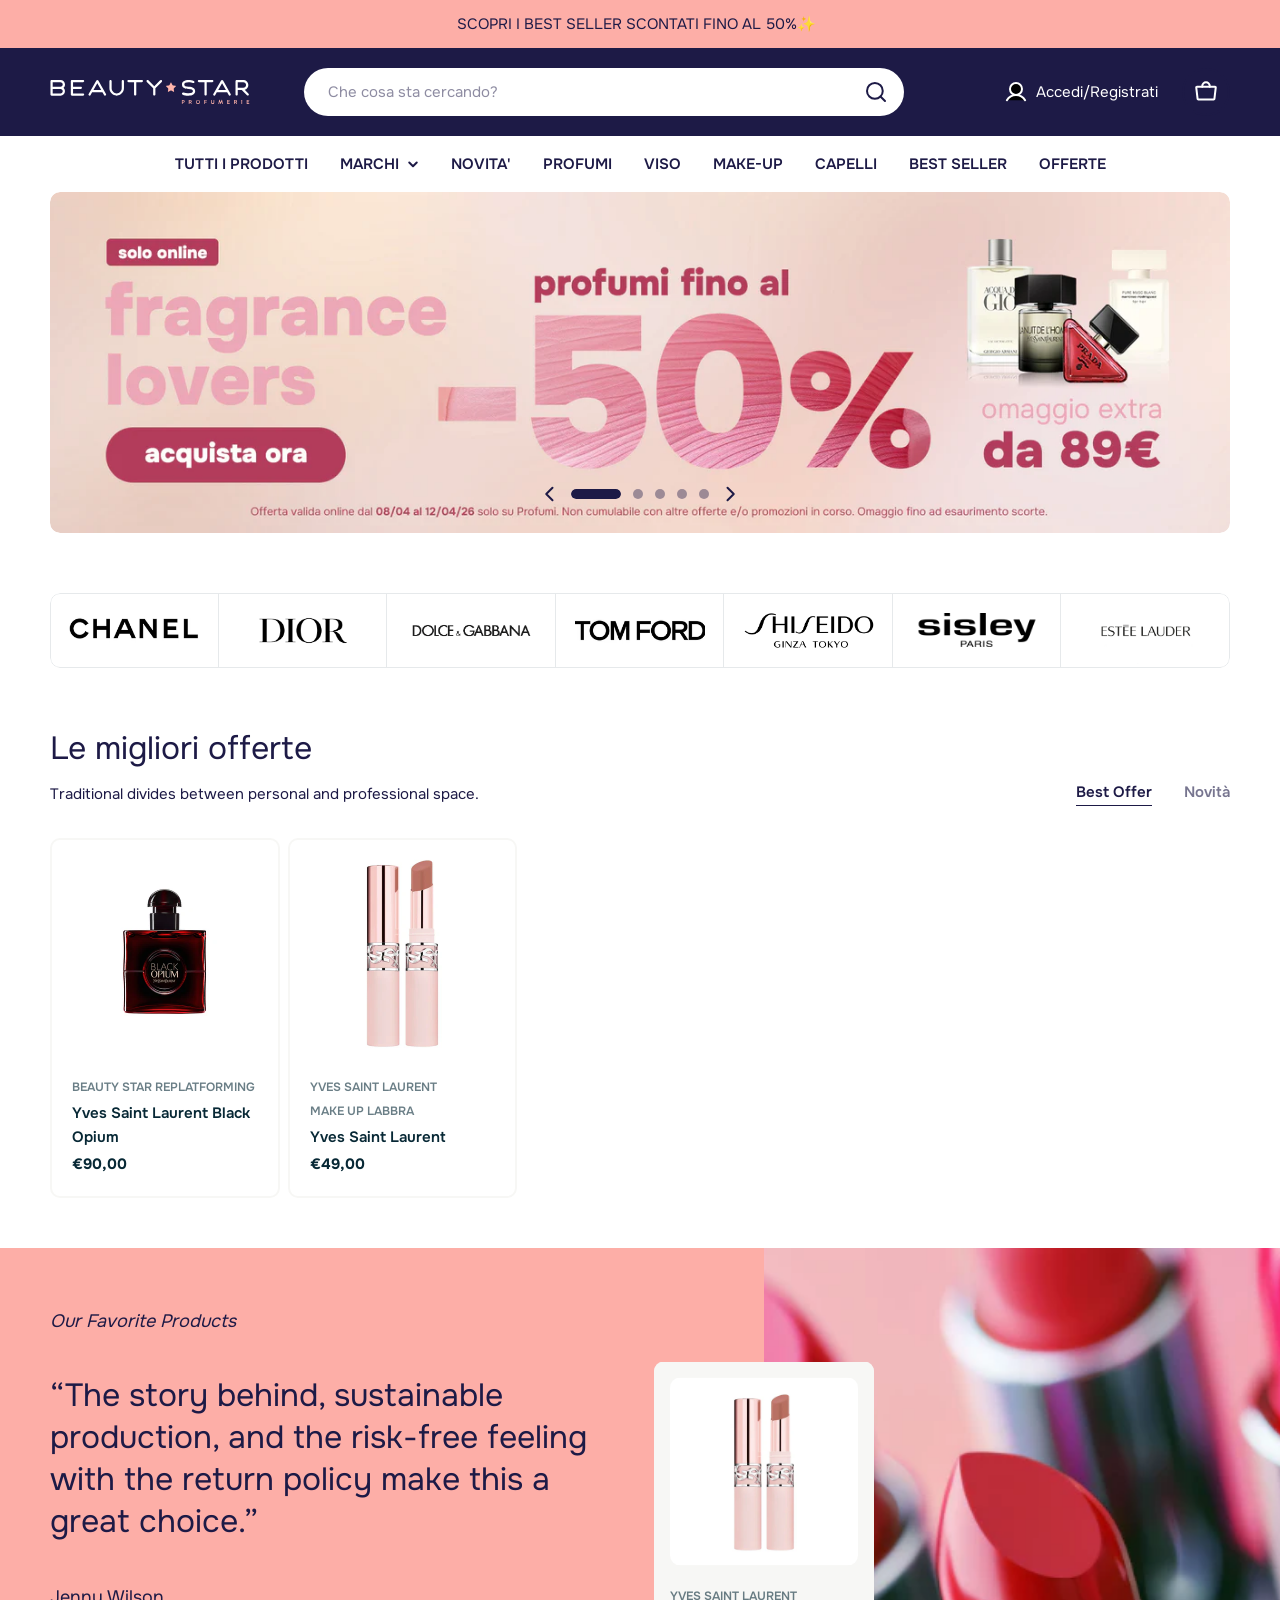
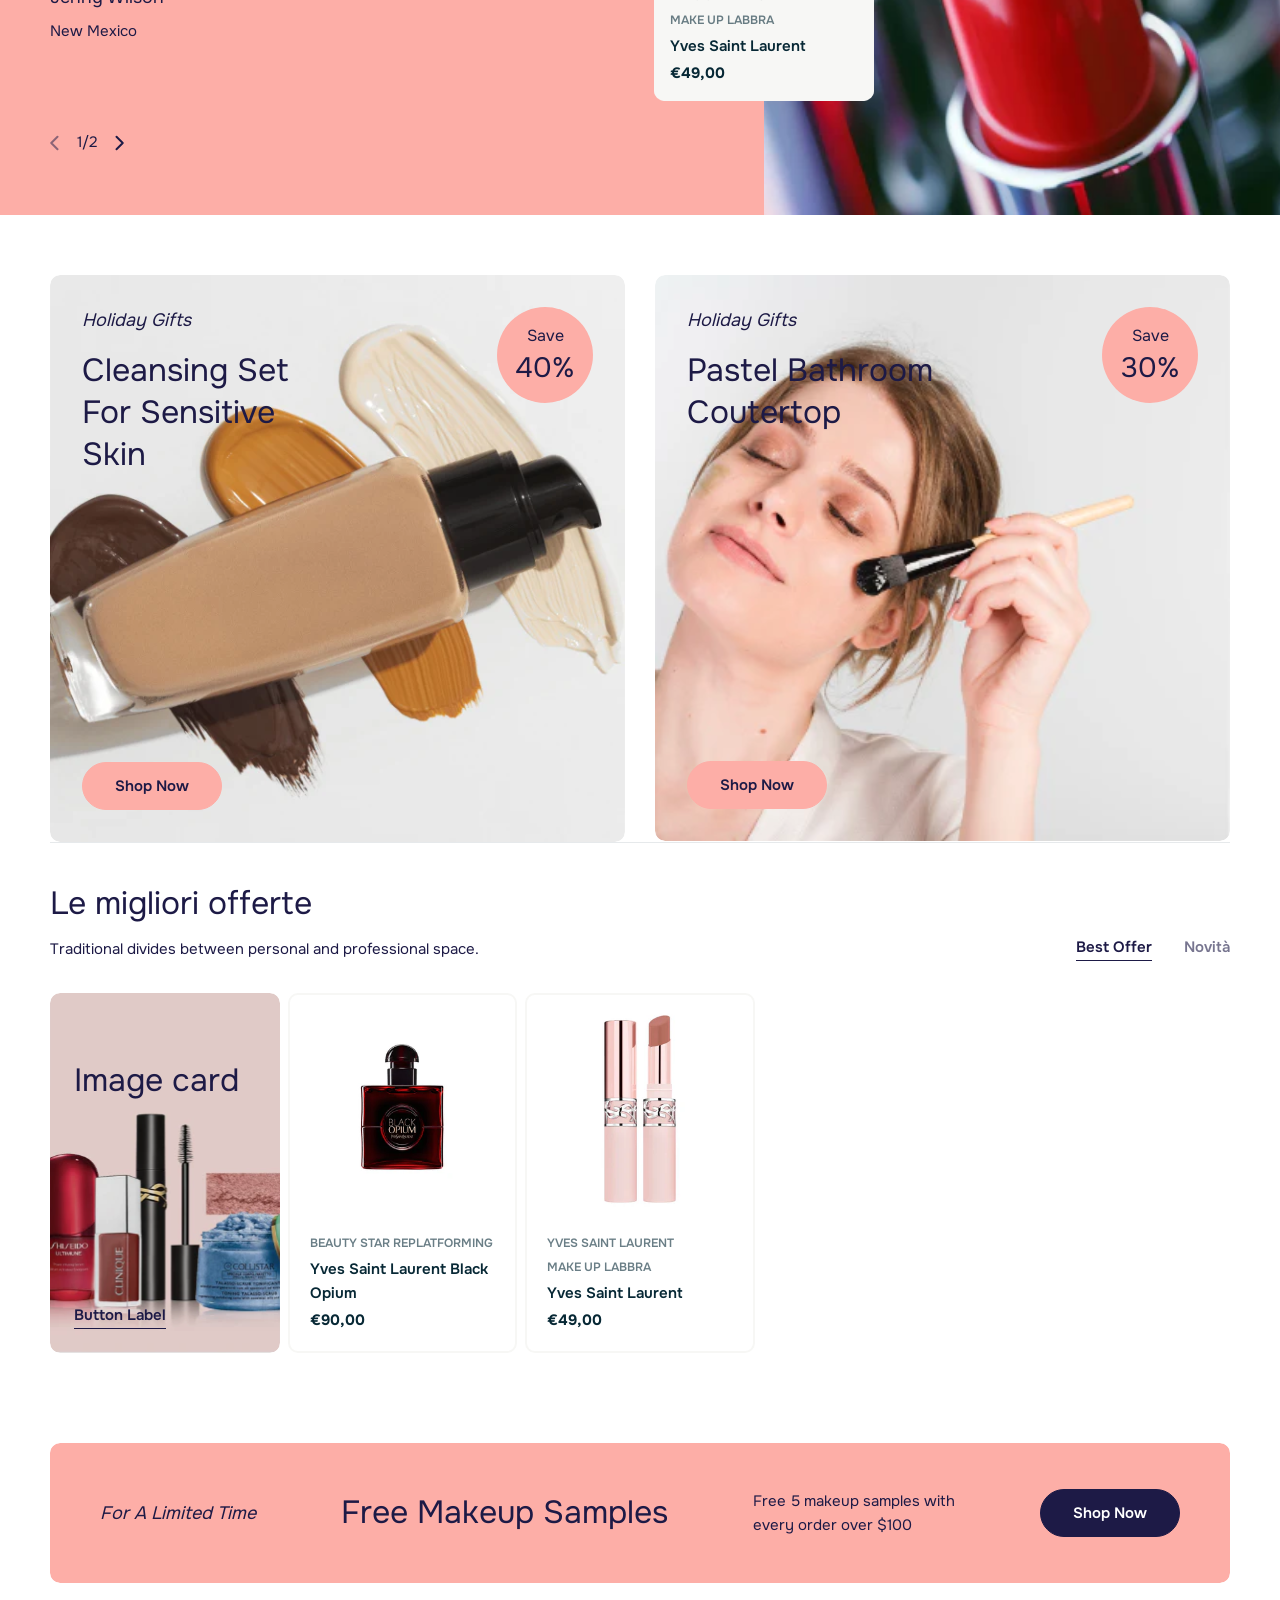
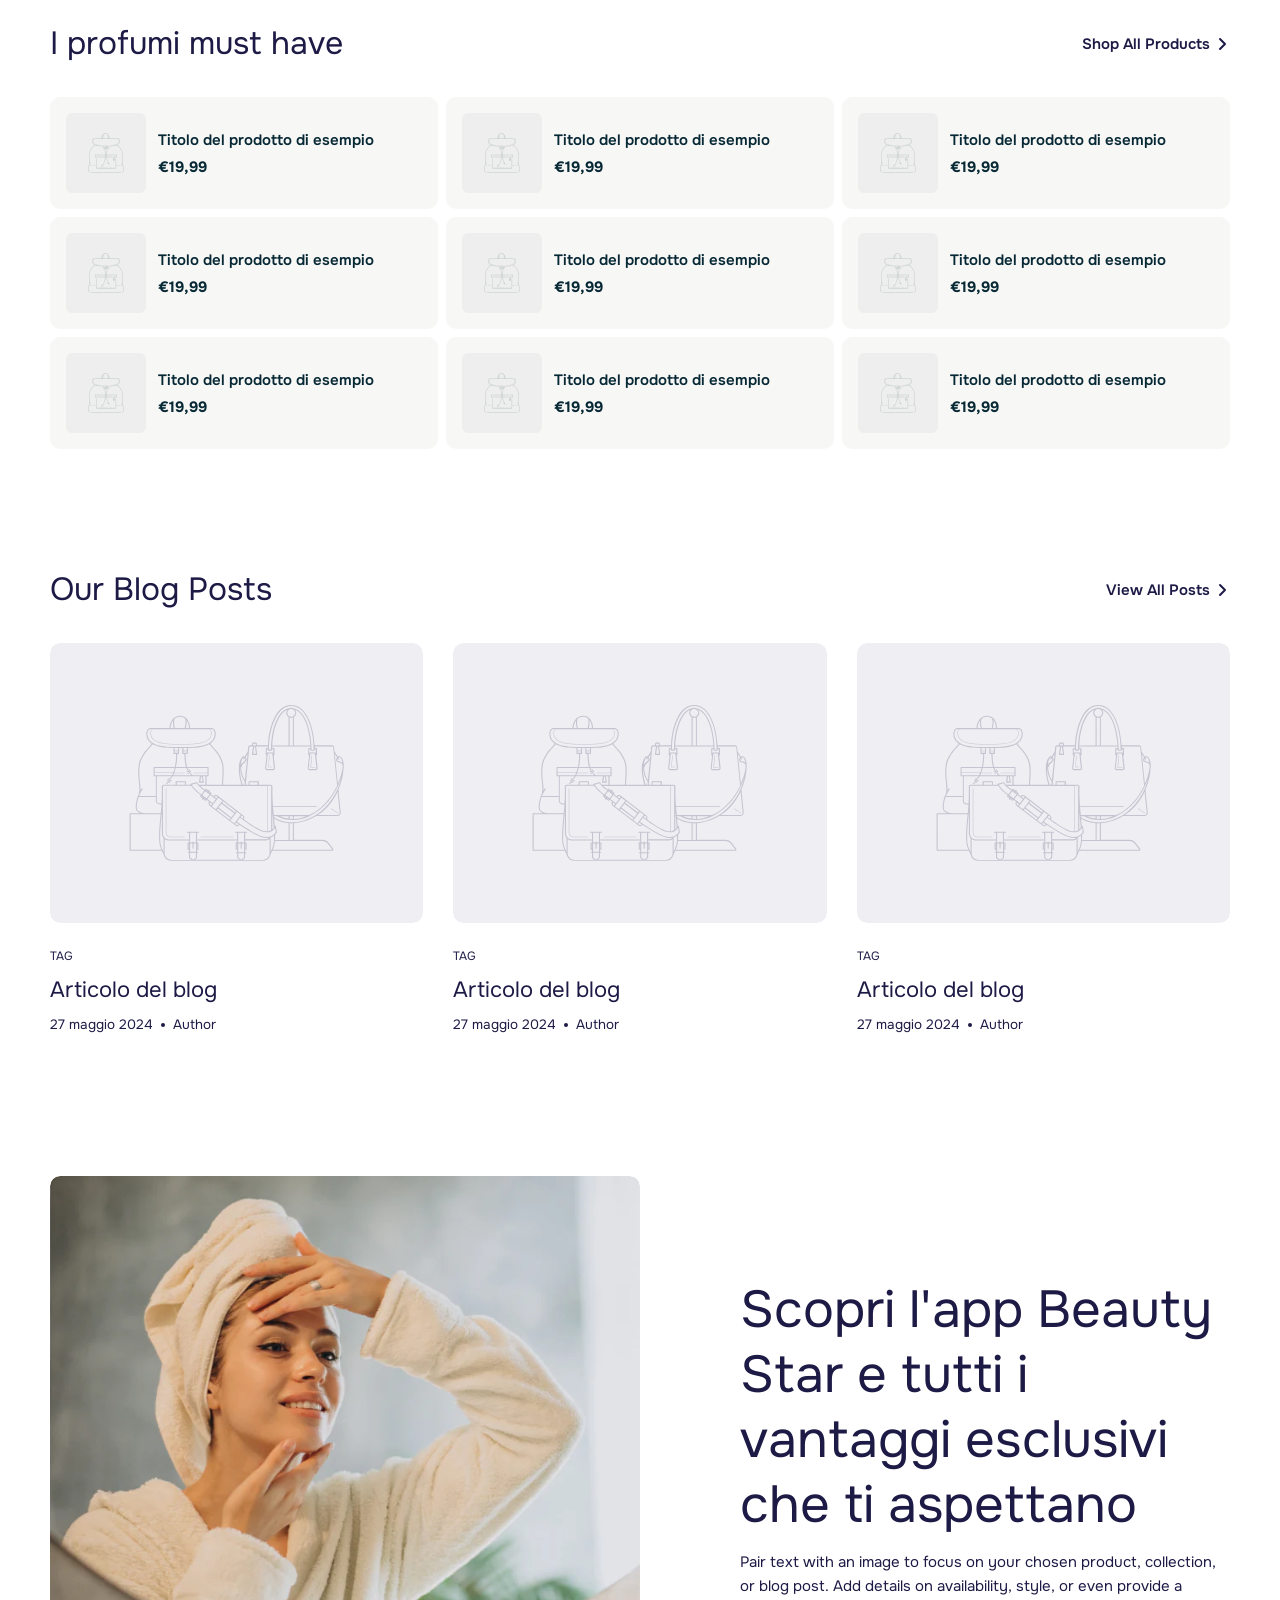
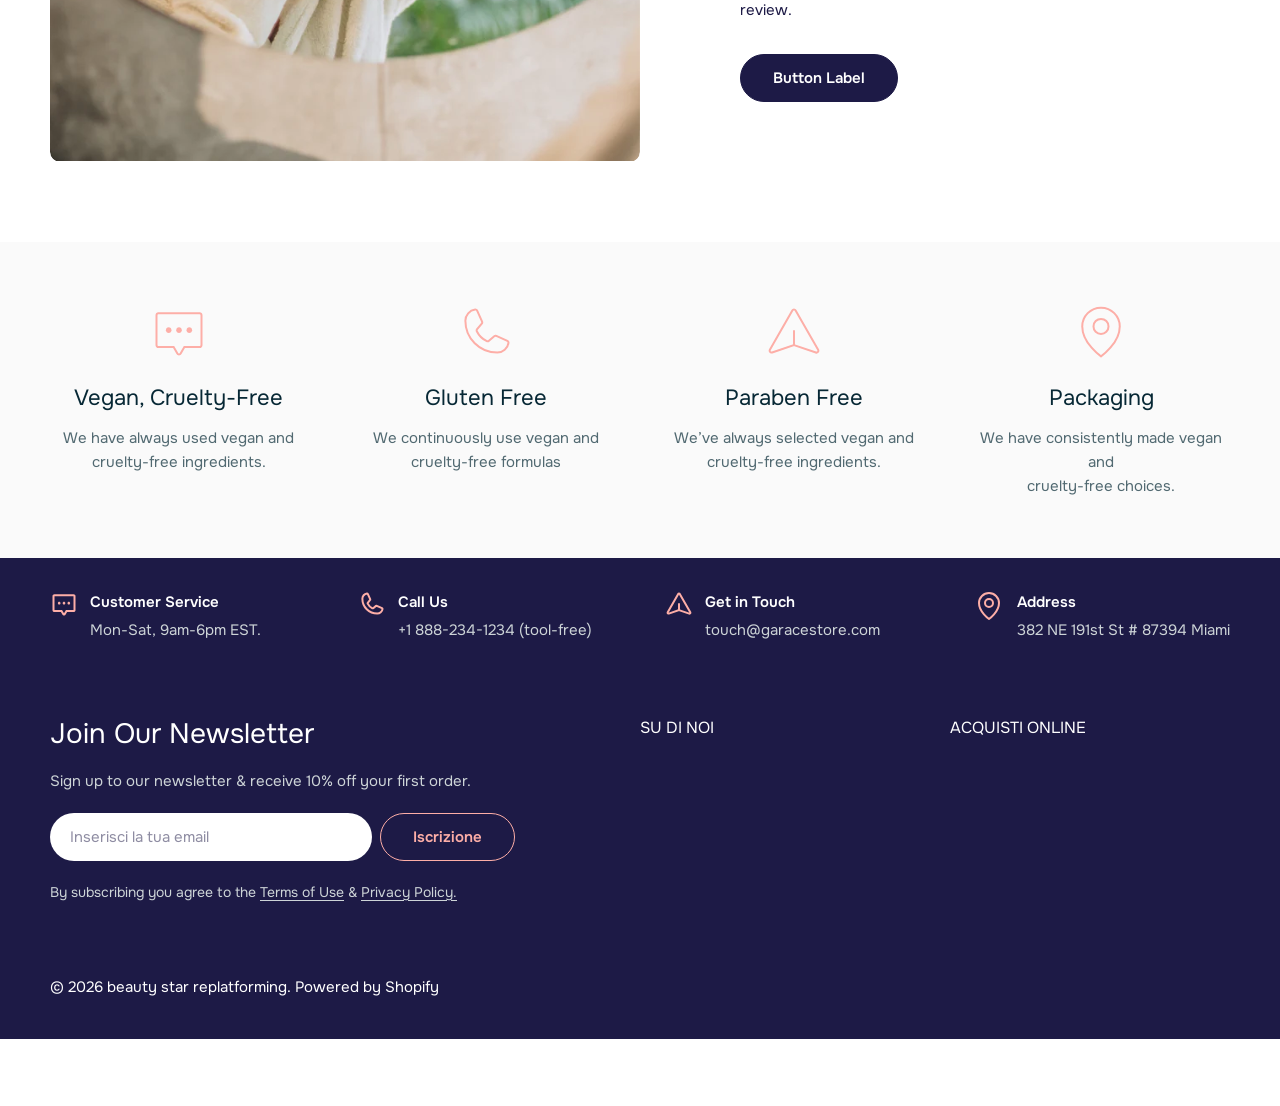
==== commit 626e5748: "search fix" ====
--- a/index.html
+++ b/index.html
@@ -2108,8 +2108,14 @@
                     </button><button type="submit"
                       class="btn--inherit search__field-icon absolute search__icon-search flex items-center justify-center predictive-search-icon"
                       aria-label="Ricerca">
-                      <svg xmlns="http://www.w3.org/2000/svg" class="icon icon-search icon--large icon--thick" viewBox="0 0 24 24">
-                      	<path d="m15.188 14.688q1.3125-1.3125 1.3125-3.1875t-1.3125-3.1875-3.1875-1.3125-3.1875 1.3125-1.3125 3.1875 1.3125 3.1875 3.1875 1.3125 3.1875-1.3125zm-5.1-1.275q-0.7875-0.7875-0.7875-1.9125t0.7875-1.9125 1.9125-0.7875 1.9125 0.7875 0.7875 1.9125-0.7875 1.9125-1.9125 0.7875-1.9125-0.7875zm-4.7375 3.55q-3-2.0375-4.35-5.4625 1.35-3.425 4.35-5.4625t6.65-2.0375 6.65 2.0375 4.35 5.4625q-1.35 3.425-4.35 5.4625t-6.65 2.0375-6.65-2.0375zm6.65-5.4625m5.1875 4.0125q2.3625-1.4875 3.6125-4.0125-1.25-2.525-3.6125-4.0125t-5.1875-1.4875-5.1875 1.4875-3.6125 4.0125q1.25 2.525 3.6125 4.0125t5.1875 1.4875 5.1875-1.4875z"/>
+                      <svg xmlns="http://www.w3.org/2000/svg"
+                        class="icon icon-search icon--large icon--thick" viewBox="0 0 24 24" fill="none">
+                        <path
+                          d="M10.875 18.75C15.2242 18.75 18.75 15.2242 18.75 10.875C18.75 6.52576 15.2242 3 10.875 3C6.52576 3 3 6.52576 3 10.875C3 15.2242 6.52576 18.75 10.875 18.75Z"
+                          stroke="currentColor" stroke-width="1.5" stroke-linecap="round" stroke-linejoin="round">
+                        </path>
+                        <path d="M16.4434 16.4453L20.9997 21.0016" stroke="currentColor" stroke-width="1.5"
+                          stroke-linecap="round" stroke-linejoin="round"></path>
                       </svg>
                     </button>
                   </div>
